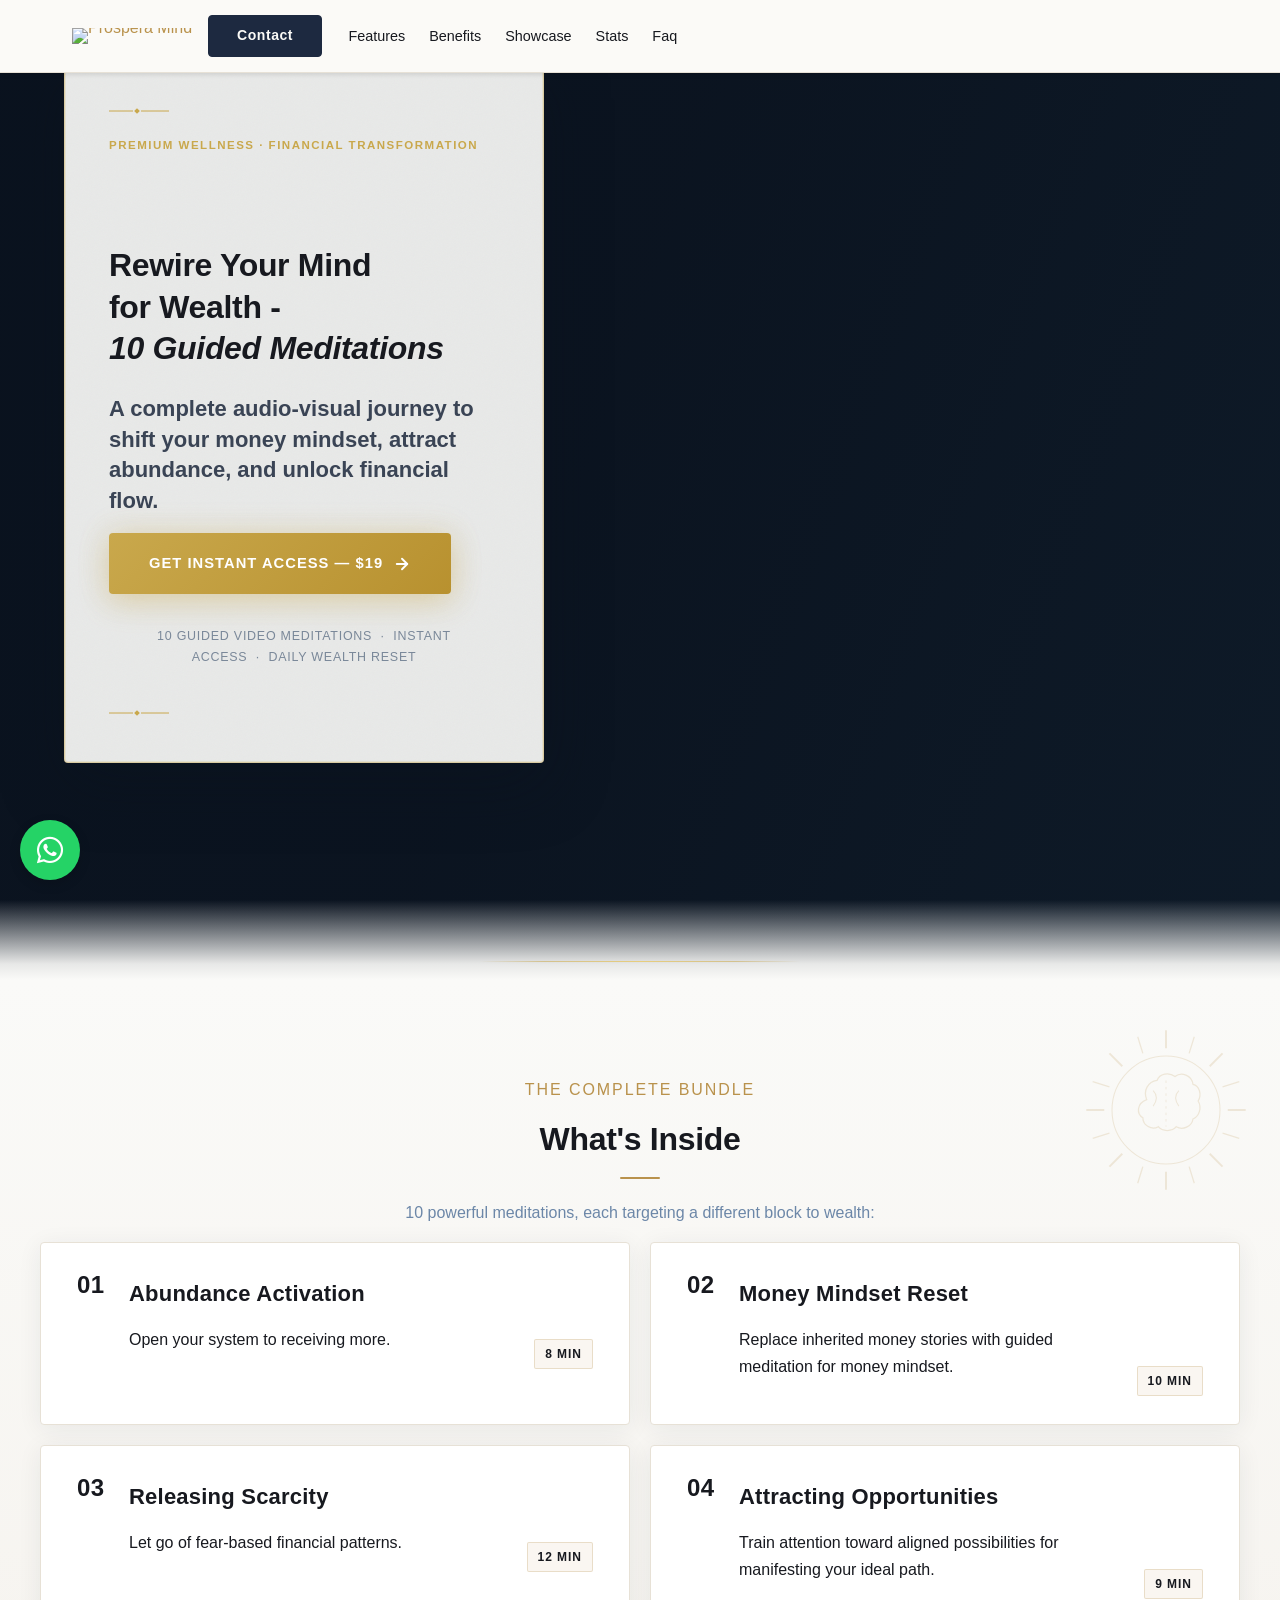
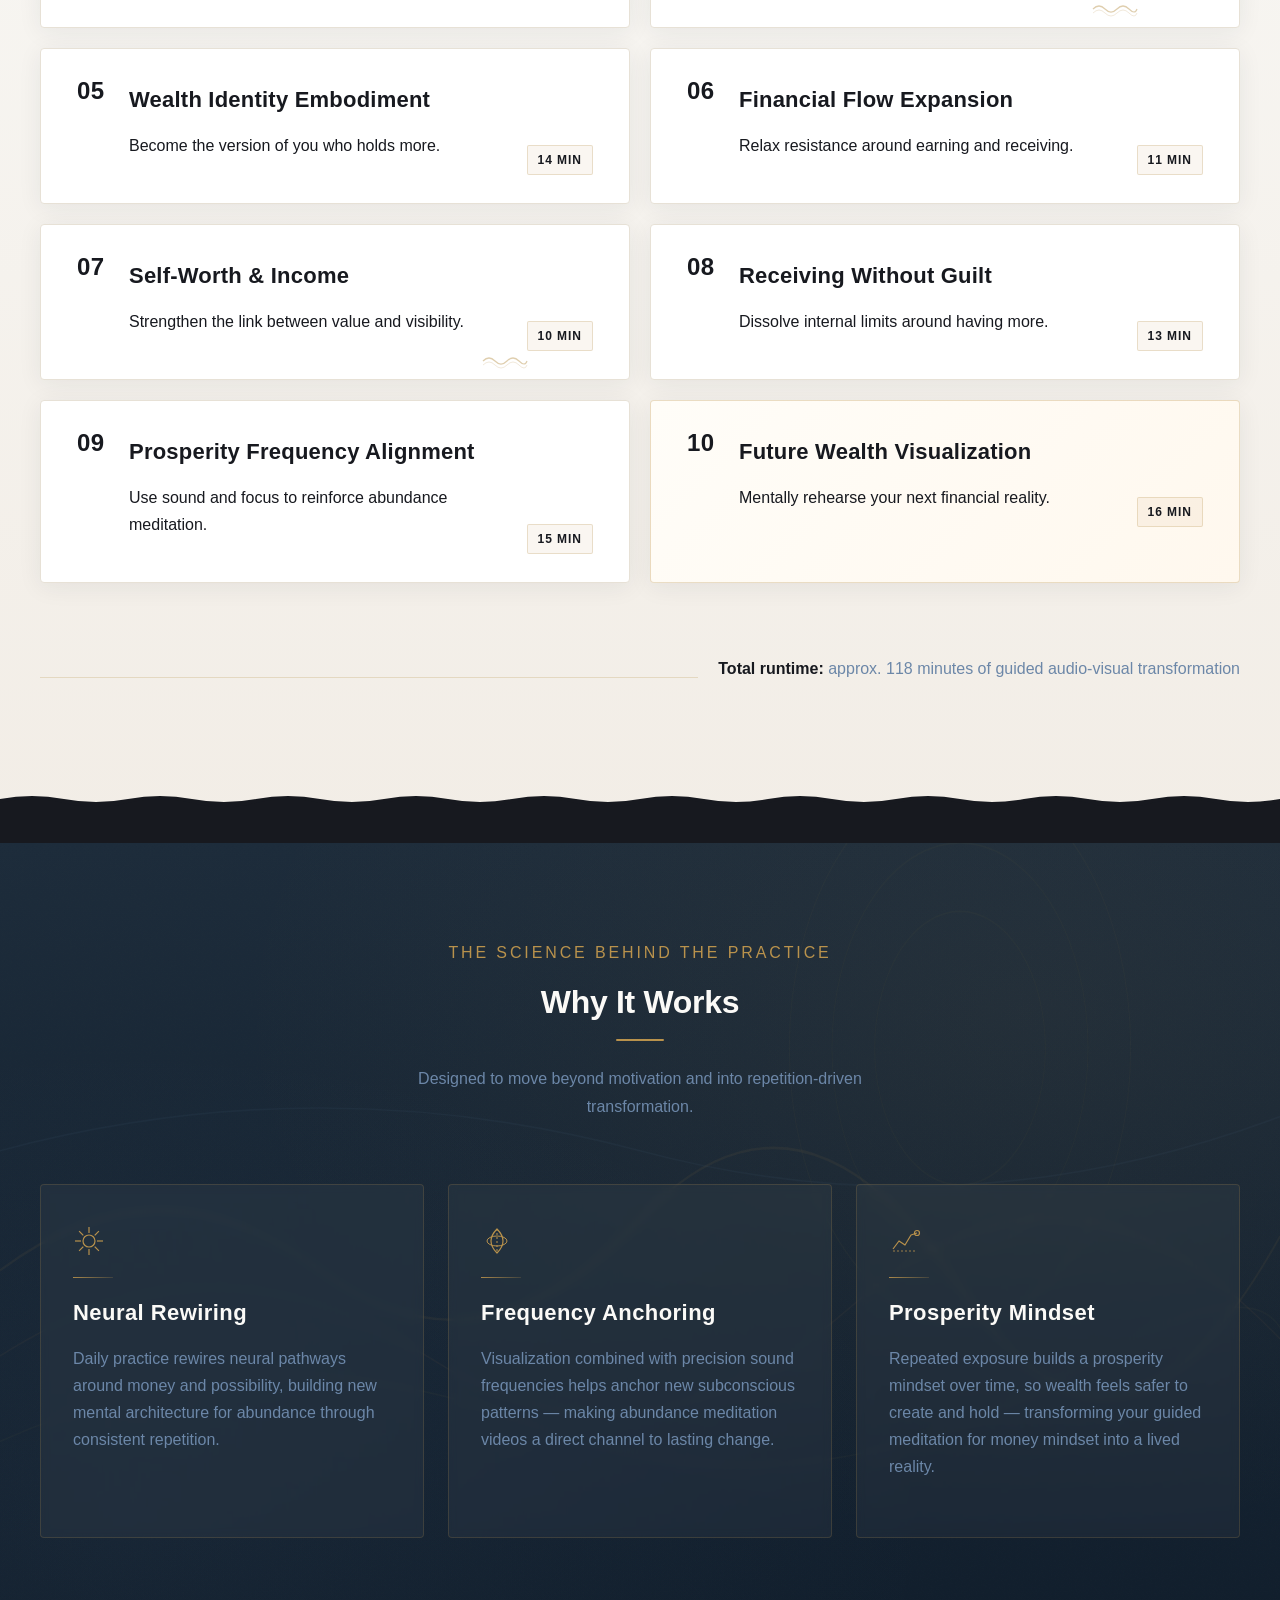
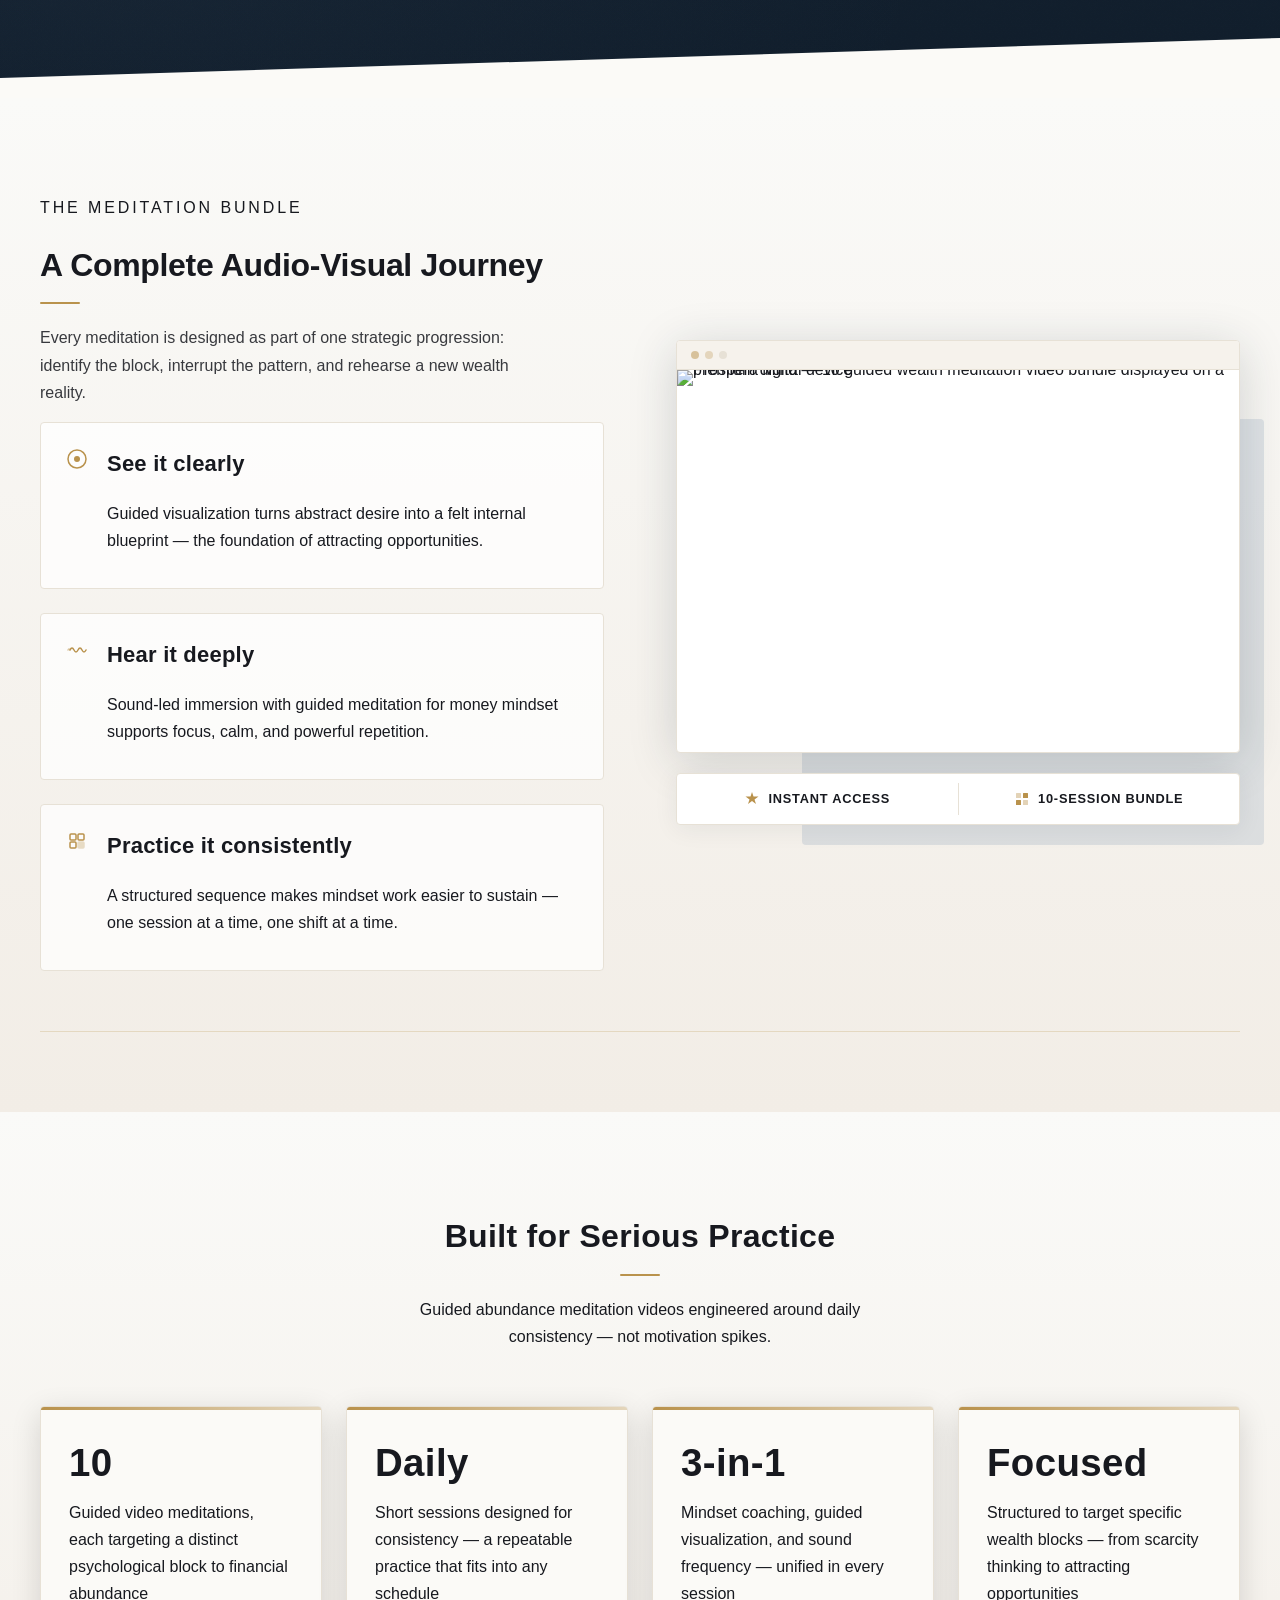
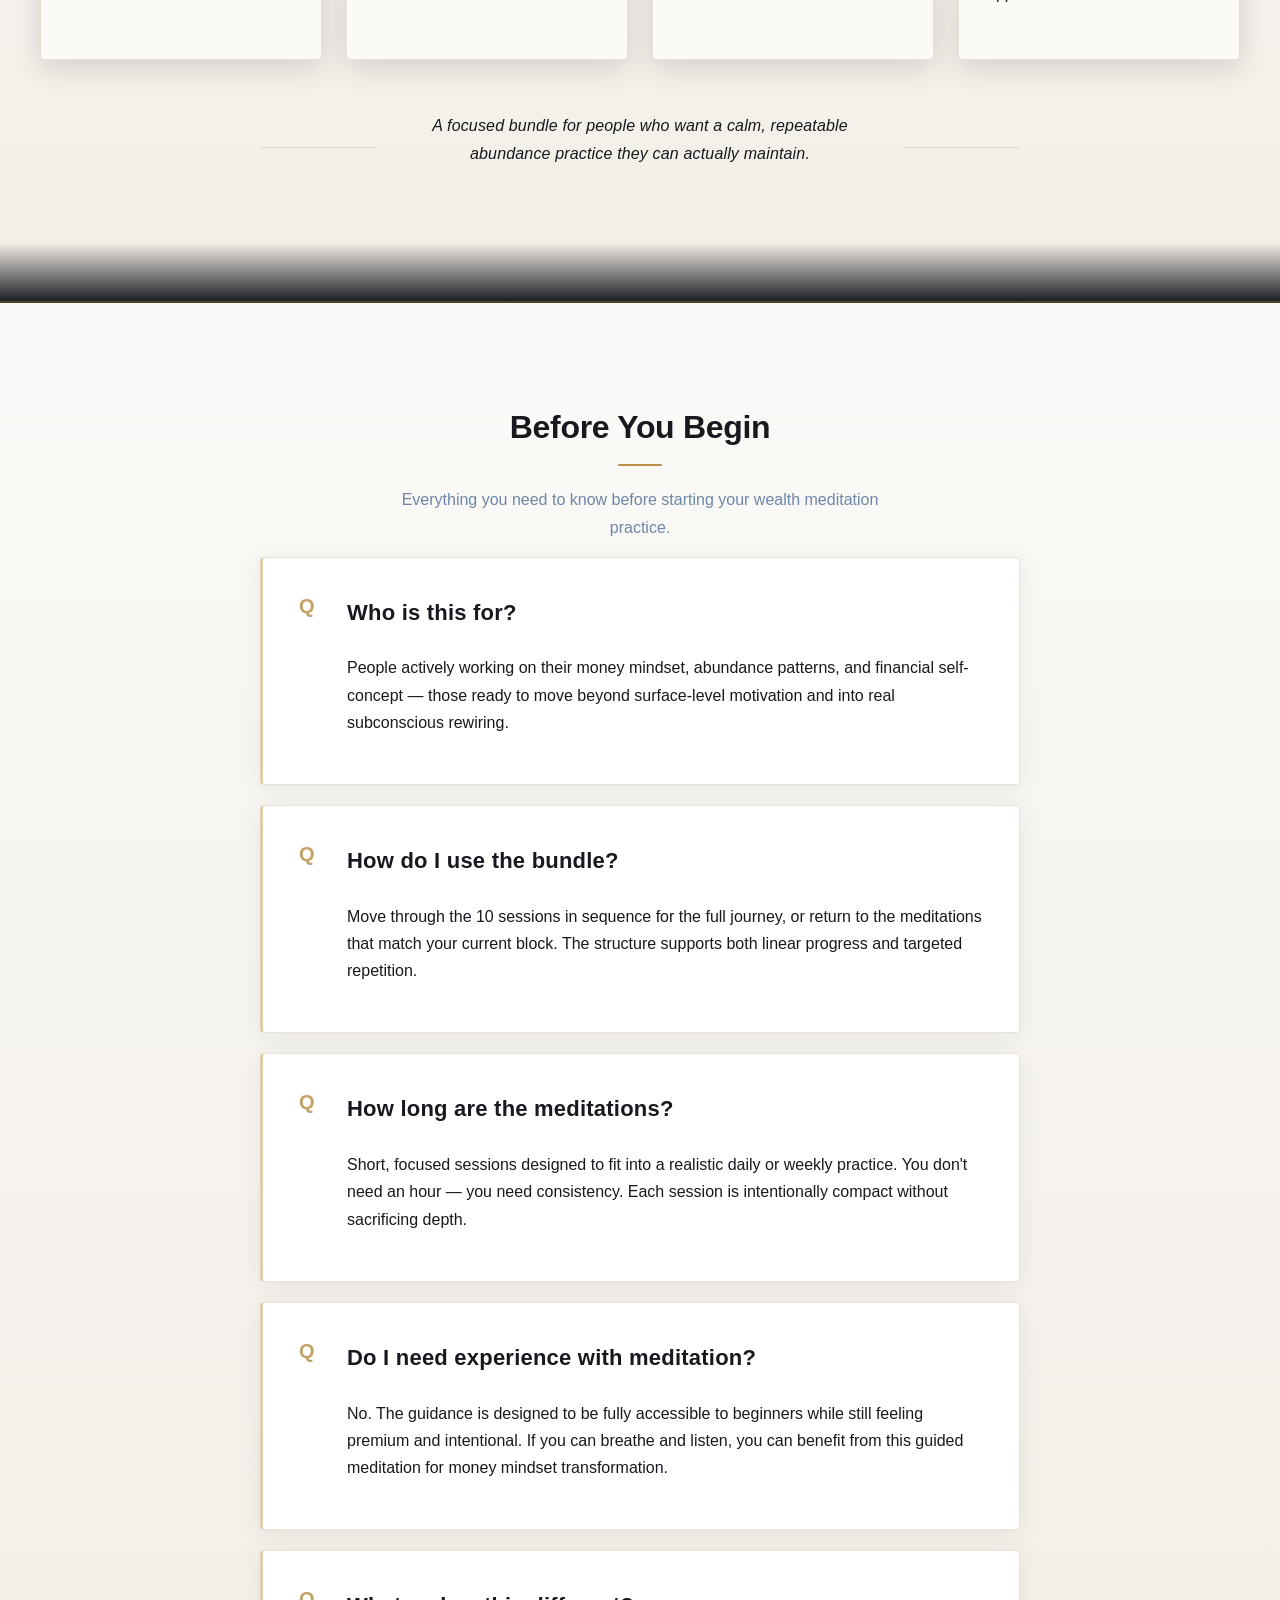
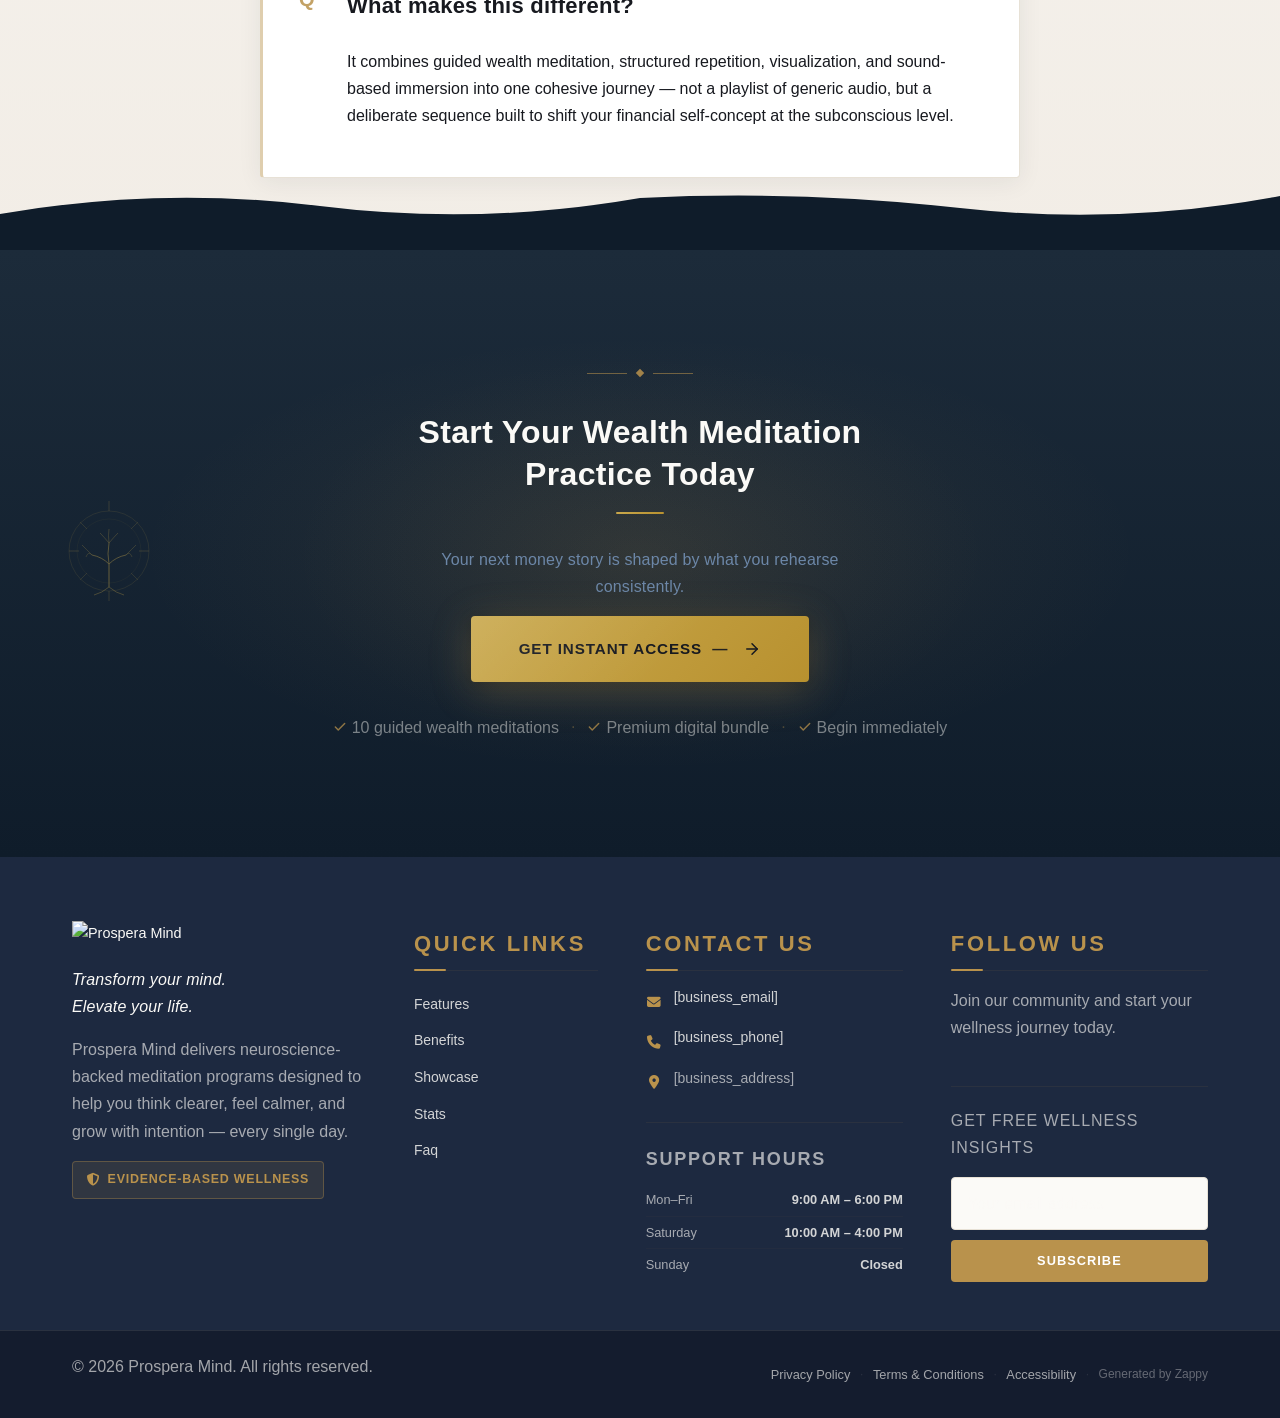
==== public/index.html @ e7957dd9 "Background sync: Progressive GitHub Sync" ====
<!doctype html><html lang="en"><head><meta charset="UTF-8"><meta content="width=device-width,initial-scale=1" name="viewport"><meta content="index, follow" name="robots"><title>manifesting job — Prospera Mind</title><meta content="A premium digital wellness product offering a bundle of 10 guided wealth meditation videos designed to rewire the subconscious mind for financial abundance. The" name="description"><meta content="manifesting job, Attracting Opportunities, guided meditation for money mindset, abundance meditation videos" name="keywords"><link href="/assets/favicon.ico" rel="icon" type="image/x-icon"><link href="/assets/favicon-16x16.png" rel="icon" type="image/png" sizes="16x16"><link href="/assets/favicon-32x32.png" rel="icon" type="image/png" sizes="32x32"><link href="/assets/favicon-48x48.png" rel="icon" type="image/png" sizes="48x48"><link href="/assets/favicon-192x192.png" rel="icon" type="image/png" sizes="192x192"><link href="/assets/favicon-512x512.png" rel="icon" type="image/png" sizes="512x512"><link href="/assets/apple-touch-icon.png" rel="apple-touch-icon"><script>!function(){"use strict";var t="6196d710-2bc2-42ad-b493-50a3dfb09987",e="https://api.zappy5.com/api/analytics/track",a=18e5,n=2592e6,o=!0,i=!0,r=!0;var s=function(){var e="zappy_visitor_"+t,a=null;try{if(a=localStorage.getItem(e)){var o=JSON.parse(a),i=Date.now();if(i-o.created<n)return o.lastSeen=i,localStorage.setItem(e,JSON.stringify(o)),o.id}}catch(t){console.warn("Zappy Analytics: LocalStorage not available")}var r="zv_"+Date.now()+"_"+Math.random().toString(36).substr(2,9);try{localStorage.setItem(e,JSON.stringify({id:r,created:Date.now(),lastSeen:Date.now()}))}catch(t){}return r}(),c=function(){var e="zappy_session_"+t,n=null;try{if(n=sessionStorage.getItem(e)){var o=JSON.parse(n),i=Date.now();if(i-o.timestamp<a)return o.timestamp=i,sessionStorage.setItem(e,JSON.stringify(o)),o.id}}catch(t){console.warn("Zappy Analytics: SessionStorage not available")}var r="zs_"+Date.now()+"_"+Math.random().toString(36).substr(2,9);try{sessionStorage.setItem(e,JSON.stringify({id:r,timestamp:Date.now()}))}catch(t){}return r}();function l(a,n){n=n||{};var o={website_id:t,event_type:a,page_path:window.location.pathname,referrer:document.referrer||"direct",visitor_id:s,session_id:c,metadata:n};if(navigator.sendBeacon){var i=new Blob([JSON.stringify(o)],{type:"application/json"});navigator.sendBeacon(e,i)}else fetch(e,{method:"POST",headers:{"Content-Type":"application/json"},body:JSON.stringify(o),keepalive:!0}).catch(function(t){console.warn("Zappy Analytics: Failed to track event",t)})}o&&l("pageview",{title:document.title,url:window.location.href}),i&&document.addEventListener("click",function(t){var e=t.target;if("BUTTON"===e.tagName||e.closest("button")){var a="BUTTON"===e.tagName?e:e.closest("button");l("click",{element:"button",text:a.textContent.trim().substring(0,100),id:a.id||null,class:a.className||null})}else if("A"===e.tagName||e.closest("a")){var n="A"===e.tagName?e:e.closest("a");l("navigation",{element:"link",text:n.textContent.trim().substring(0,100),href:n.href,external:n.hostname!==window.location.hostname})}},!0),r&&document.addEventListener("submit",function(t){var e=t.target;l("form_submit",{form_id:e.id||null,form_name:e.name||null,form_action:e.action||null,form_method:e.method||"GET"})},!0);var d=Date.now();window.addEventListener("beforeunload",function(){l("page_unload",{time_on_page:Math.floor((Date.now()-d)/1e3),page_path:window.location.pathname})}),window.zappyAnalytics={track:l,getVisitorId:function(){return s},getSessionId:function(){return c}}}()</script><meta content="manifesting job — Prospera Mind" property="og:title"><meta content="A premium digital wellness product offering a bundle of 10 guided wealth meditation videos designed to rewire the subconscious mind for financial abundance. The" property="og:description"><meta content="summary_large_image" name="twitter:card"><meta content="manifesting job — Prospera Mind" name="twitter:title"><meta content="A premium digital wellness product offering a bundle of 10 guided wealth meditation videos designed to rewire the subconscious mind for financial abundance. The" name="twitter:description"><meta content="website" property="og:type"><meta content="en_US" property="og:locale"><link href="https://cdnjs.cloudflare.com/ajax/libs/font-awesome/6.4.0/css/all.min.css" rel="stylesheet"><style>.skip-link{position:absolute;top:0;left:0;transform:translateY(-200%);padding:12px 18px;background:var(--bg-dark,#1a1a1a);color:var(--text-light,#fff);font-weight:600;border-radius:0 0 8px 0;z-index:10000}.skip-link:focus{transform:none;outline:2px solid var(--ring,#fff);outline-offset:2px}:focus-visible{outline:2px solid var(--ring,currentColor);outline-offset:3px}</style><link href="/assets/favicon.ico" rel="icon" type="image/x-icon"><link href="/assets/favicon-16x16.png" rel="icon" type="image/png" sizes="16x16"><link href="/assets/favicon-32x32.png" rel="icon" type="image/png" sizes="32x32"><link href="/assets/favicon-48x48.png" rel="icon" type="image/png" sizes="48x48"><link href="/assets/favicon-192x192.png" rel="icon" type="image/png" sizes="192x192"><link href="/assets/favicon-512x512.png" rel="icon" type="image/png" sizes="512x512"><link href="/assets/apple-touch-icon.png" rel="apple-touch-icon"><link href="https://cdn.jsdelivr.net/npm/vanilla-cookieconsent@3/dist/cookieconsent.css" rel="stylesheet"><script src="https://cdn.jsdelivr.net/npm/vanilla-cookieconsent@3/dist/cookieconsent.umd.js"></script><script src="https://cdn.jsdelivr.net/gh/mickidum/acc_toolbar/acctoolbar/acctoolbar.min.js"></script><link href="/styles.css" rel="stylesheet"><style id="zappy-dropdown-submenu-styles">#navMenu li:has(.sub-menu),.nav-menu li:has(.sub-menu),.navbar li:has(.sub-menu),nav li:has(.sub-menu){position:relative}#navMenu .sub-menu,.nav-menu .sub-menu,.navbar .sub-menu,nav .sub-menu{display:block!important;position:absolute!important;top:100%;left:0;min-width:220px;background:#fff;border-radius:8px;box-shadow:0 8px 25px rgba(0,0,0,.15);padding:8px 0;opacity:0;visibility:hidden;transform:translateY(10px);transition:all .3s ease;z-index:1000;list-style:none;pointer-events:none}#navMenu li:hover>.sub-menu,.nav-menu li:hover>.sub-menu,.navbar li:hover>.sub-menu,nav li:hover>.sub-menu{opacity:1!important;visibility:visible!important;transform:translateY(0)!important;pointer-events:auto!important}.sub-menu li{list-style:none;margin:0;padding:0}.sub-menu a{display:block!important;padding:10px 16px!important;color:var(--text-dark,#333)!important;font-weight:500;text-decoration:none;white-space:nowrap;transition:background-color .2s}.sub-menu .zappy-nav-child>a{padding-left:28px!important;font-size:.9em!important;opacity:.85!important}[dir=rtl] .sub-menu .zappy-nav-child>a,html[lang=ar] .sub-menu .zappy-nav-child>a,html[lang=he] .sub-menu .zappy-nav-child>a{padding-left:10px!important;padding-right:28px!important}.sub-menu .zappy-nav-parent>a{font-weight:600!important}.sub-menu a:hover{background-color:#f5f5f5}[dir=rtl] .nav-menu .sub-menu,[dir=rtl] .navbar .sub-menu,[dir=rtl] nav .sub-menu,html[lang=ar] .nav-menu .sub-menu,html[lang=ar] .navbar .sub-menu,html[lang=ar] nav .sub-menu,html[lang=he] .nav-menu .sub-menu,html[lang=he] .navbar .sub-menu,html[lang=he] nav .sub-menu{left:auto!important;right:0!important}.sub-menu:empty,.sub-menu:not(:has(li)):not(:has(> a)),.sub-menu:not(:has(li:not(.zappy-hidden-menu-item))):not(:has(> a)){display:none!important;opacity:0!important;visibility:hidden!important;pointer-events:none!important}li:has(.menu-group-title):hover>.sub-menu{opacity:1!important;visibility:visible!important;transform:translateY(0)!important;pointer-events:auto!important}#navMenu>li>.menu-group-title,.nav-menu>li>.menu-group-title{display:inline-block;padding:.5rem 1rem;cursor:default;user-select:none}@media (max-width:768px){#navMenu .sub-menu,.nav-menu .sub-menu,.navbar .sub-menu,nav .sub-menu{position:static!important;transform:none!important;box-shadow:none!important;background:0 0!important;max-height:0;overflow:hidden;opacity:0;visibility:hidden;transition:max-height .3s ease,opacity .3s ease;padding:0!important;border-radius:0!important}#navMenu .sub-menu.mobile-expanded,.nav-menu .sub-menu.mobile-expanded,.navbar .sub-menu.mobile-expanded{max-height:none!important;overflow-y:visible!important;opacity:1!important;visibility:visible!important;padding:8px 0 8px 16px!important}[dir=rtl] .sub-menu.mobile-expanded,html[lang=he] .sub-menu.mobile-expanded{padding:8px 16px 8px 0!important}#navMenu li:hover>.sub-menu,.nav-menu li:hover>.sub-menu,.navbar li:hover>.sub-menu,nav li:hover>.sub-menu{opacity:0;visibility:hidden;pointer-events:none}#navMenu li>.sub-menu.mobile-expanded,.nav-menu li>.sub-menu.mobile-expanded,.navbar li>.sub-menu.mobile-expanded,nav li>.sub-menu.mobile-expanded{opacity:1!important;visibility:visible!important;pointer-events:auto!important}#navMenu li:has(.sub-menu),.nav-menu li:has(.sub-menu),.navbar li:has(.sub-menu),nav li:has(.sub-menu){display:flex!important;flex-wrap:wrap!important;align-items:center!important;position:relative!important;min-height:44px!important}#navMenu li:has(.sub-menu)>a,.nav-menu li:has(.sub-menu)>a,.navbar li:has(.sub-menu)>a,nav li:has(.sub-menu)>a{flex:1!important;min-width:0!important}#navMenu li:has(.sub-menu)>.menu-group-title,.nav-menu li:has(.sub-menu)>.menu-group-title,.navbar li:has(.sub-menu)>.menu-group-title,nav li:has(.sub-menu)>.menu-group-title{flex:1!important;min-width:0!important;padding:0!important;line-height:inherit!important}#navMenu li:has(.sub-menu)>.sub-menu,.nav-menu li:has(.sub-menu)>.sub-menu,.navbar li:has(.sub-menu)>.sub-menu,nav li:has(.sub-menu)>.sub-menu{flex-basis:100%!important;width:100%!important}#navMenu li:has(.sub-menu)>a [class*=arrow],#navMenu li:has(.sub-menu)>a [class*=chevron],.nav-menu li:has(.sub-menu)>a .fa-angle-down,.nav-menu li:has(.sub-menu)>a .fa-chevron-down,.nav-menu li:has(.sub-menu)>a [class*=arrow],.nav-menu li:has(.sub-menu)>a [class*=chevron],nav li:has(.sub-menu)>a [class*=arrow],nav li:has(.sub-menu)>a [class*=chevron]{display:none!important;visibility:hidden!important}.mobile-submenu-toggle{display:flex!important;align-items:center!important;justify-content:center!important;width:44px!important;height:auto!important;background:0 0!important;border:none!important;cursor:pointer!important;color:var(--text-dark)!important;position:static!important;flex-shrink:0!important;align-self:stretch!important;z-index:2!important;padding:0!important;margin:0!important}.mobile-submenu-toggle::after{content:''!important;width:0!important;height:0!important;border-left:6px solid transparent!important;border-right:6px solid transparent!important;border-top:7px solid currentColor!important;transition:transform .3s ease!important}.mobile-submenu-toggle.expanded::after{transform:rotate(180deg)!important}.sub-menu a{padding:10px 0!important;display:block!important;color:var(--text-dark)!important;white-space:normal!important}.sub-menu .zappy-nav-child>a{padding-left:28px!important;font-size:.9em!important;opacity:.85!important}[dir=rtl] .sub-menu .zappy-nav-child>a,html[lang=ar] .sub-menu .zappy-nav-child>a,html[lang=he] .sub-menu .zappy-nav-child>a{padding-left:0!important;padding-right:28px!important}.sub-menu .zappy-nav-parent>a{font-weight:600!important}#navMenu.active,.nav-menu.active{max-width:100vw!important;overflow-x:hidden!important;box-sizing:border-box!important}.navbar .sub-menu li a,.zappy-products-dropdown .sub-menu a,nav.navbar .sub-menu li a{color:var(--text-dark)!important}}@media (min-width:769px){.mobile-submenu-toggle{display:none!important}}</style><style id="zappy-widget-visibility">html[dir=rtl] .whatsapp-float{right:20px!important;left:auto!important}html:not([dir]) .whatsapp-float,html[dir=ltr] .whatsapp-float{left:20px!important;right:auto!important}html[dir=rtl] #mic-access-tool-general-button,html[dir=rtl] #mic-init-access-tool #mic-access-tool-general-button,html[dir=rtl] #mic-init-access-tool .mic-access-tool-general-button,html[dir=rtl] ._access-icon,html[dir=rtl] .mic-access-tool-general-button{left:20px!important;right:auto!important}html:not([dir]) #mic-access-tool-general-button,html:not([dir]) #mic-init-access-tool #mic-access-tool-general-button,html:not([dir]) #mic-init-access-tool .mic-access-tool-general-button,html:not([dir]) ._access-icon,html:not([dir]) .mic-access-tool-general-button,html[dir=ltr] #mic-access-tool-general-button,html[dir=ltr] #mic-init-access-tool #mic-access-tool-general-button,html[dir=ltr] #mic-init-access-tool .mic-access-tool-general-button,html[dir=ltr] ._access-icon,html[dir=ltr] .mic-access-tool-general-button{right:20px!important;left:auto!important}@media (max-width:768px){.whatsapp-float{display:flex!important}}@media (min-width:769px){.whatsapp-float{display:flex!important}}@media (max-width:768px){#mic-access-tool-general-button,#mic-init-access-tool #mic-access-tool-general-button,#mic-init-access-tool .mic-access-tool-general-button,._access-icon,.mic-access-tool-general-button{display:flex!important;visibility:visible!important;opacity:1!important;pointer-events:auto!important}#mic-access-tool-box.opened-mic-access-tool,#mic-init-access-tool #mic-access-tool-box.opened-mic-access-tool,.mic-access-tool-box.opened-mic-access-tool{visibility:visible!important;opacity:1!important;pointer-events:auto!important}}@media (min-width:769px){#mic-access-tool-general-button,#mic-init-access-tool #mic-access-tool-general-button,#mic-init-access-tool .mic-access-tool-general-button,._access-icon,.mic-access-tool-general-button{display:flex!important;visibility:visible!important;opacity:1!important;pointer-events:auto!important}#mic-access-tool-box.opened-mic-access-tool,#mic-init-access-tool #mic-access-tool-box.opened-mic-access-tool,.mic-access-tool-box.opened-mic-access-tool{visibility:visible!important;opacity:1!important;pointer-events:auto!important}}</style></head><body><a href="#main" class="skip-link">Skip to main content</a><nav class="navbar"><button aria-label="Menu" class="mobile-toggle" id="mobileToggle"><svg viewBox="0 0 24 24" fill="none" height="24" width="24" class="hamburger-icon"><path d="M3 12h18M3 6h18M3 18h18" stroke="currentColor" stroke-width="2" stroke-linecap="round"></path></svg> <svg viewBox="0 0 24 24" fill="none" height="24" width="24" class="close-icon" style="display:none"><path d="M18 6L6 18M6 6l12 12" stroke="currentColor" stroke-width="2" stroke-linecap="round"></path></svg></button> <button aria-label="Call" class="phone-header-btn" data-phone="[business_phone]"><svg viewBox="0 0 24 24" fill="currentColor" height="20" width="20"><path d="M22 16.92v3a2 2 0 0 1-2.18 2 19.79 19.79 0 0 1-8.63-3.07 19.5 19.5 0 0 1-6-6 19.79 19.79 0 0 1-3.07-8.67A2 2 0 0 1 4.11 2h3a2 2 0 0 1 2 1.72 12.84 12.84 0 0 0 .7 2.81 2 2 0 0 1-.45 2.11L8.09 9.91a16 16 0 0 0 6 6l1.27-1.27a2 2 0 0 1 2.11-.45 12.84 12.84 0 0 0 2.81.7A2 2 0 0 1 22 16.92z"></path></svg></button><div class="nav-container"><div class="nav-brand"><a href="/" class="logo-link"><img alt="Prospera Mind" src="/assets/site-home-image-1.webp" class="logo"></a></div><ul class="nav-menu" id="navMenu"><li><a href="#features">Features</a></li><li><a href="#benefits">Benefits</a></li><li><a href="#showcase">Showcase</a></li><li><a href="#stats">Stats</a></li><li><a href="#faq">Faq</a></li></ul><div class="nav-cta-container"><a href="#cta" class="nav-cta-btn">Contact</a></div></div></nav><script>window.addEventListener("load",function(){const e=document.querySelector(".navbar, nav, header");if(!e)return void console.log("[Navbar] Navbar element not found");let t=document.getElementById("mobileToggle")||document.querySelector(".mobile-toggle")||document.querySelector(".hamburger")||document.querySelector(".hamburger-menu")||document.querySelector(".menu-toggle")||document.querySelector(".burger-menu")||document.querySelector('[aria-label="Menu"]')||document.querySelector('[aria-label="תפריט"]');const n=document.querySelector(".phone-header-btn"),o=window.getComputedStyle(e);let r=o.backgroundColor;if(console.log("[Navbar] Initial navbar background:",r),"transparent"===r||"rgba(0, 0, 0, 0)"===r||r.startsWith("rgba")&&r.includes(", 0)")){const e=o.backgroundImage;if(e&&"none"!==e)console.log("[Navbar] Navbar has background image/gradient, using dark text"),r="rgb(240, 240, 240)";else{const e=window.getComputedStyle(document.body).backgroundColor;console.log("[Navbar] Navbar transparent, using body background:",e),r=e}}const a=r.match(/\d+/g);if(a&&a.length>=3){const e=(.299*parseInt(a[0])+.587*parseInt(a[1])+.114*parseInt(a[2]))/255;console.log("[Navbar] Mobile button colors preserved from Claude CSS (luminance:",e.toFixed(2)+")");const o=document.createElement("style");o.id="zappy-mobile-nav-fix";document.documentElement.lang;document.documentElement.dir,o.textContent='\n        /* Hide mobile buttons on desktop, show only on mobile */\n        @media (min-width: 769px) {\n          .mobile-toggle,\n          .phone-header-btn {\n            display: none !important;\n          }\n        }\n        \n        /* Show and position mobile buttons correctly on mobile */\n        @media (max-width: 768px) {\n          .navbar,\n          nav.navbar {\n            min-height: 70px !important;\n          }\n\n          .mobile-toggle,\n          .phone-header-btn {\n            position: absolute !important;\n            top: 0 !important;\n            bottom: 0 !important;\n            margin-top: auto !important;\n            margin-bottom: auto !important;\n            transform: none !important;\n            z-index: 1001 !important;\n            display: flex !important;\n            align-items: center !important;\n            justify-content: center !important;\n            width: 36px !important;\n            height: 36px !important;\n            border-radius: 50% !important;\n            border: none !important;\n            cursor: pointer !important;\n            padding: 6px !important;\n            background: none !important;\n            color: var(--nav-text, var(--text-dark)) !important;\n            touch-action: manipulation !important;\n            -webkit-tap-highlight-color: transparent !important;\n          }\n\n          html[data-zappy-site-type="ecommerce"] .phone-header-btn,\n          body[data-zappy-site-type="ecommerce"] .phone-header-btn,\n          html[data-zappy-site-type="ecommerce"] header .phone-header-btn,\n          html[data-zappy-site-type="ecommerce"] nav .phone-header-btn {\n            display: none !important;\n            visibility: hidden !important;\n            width: 0 !important;\n            height: 0 !important;\n            min-width: 0 !important;\n            overflow: hidden !important;\n          }\n          \n          /* LTR positioning (default): hamburger LEFT, phone RIGHT */\n          html:not([dir="rtl"]):not([lang="he"]):not([lang="ar"]) .mobile-toggle,\n          html[dir="ltr"] .mobile-toggle {\n            left: 12px !important;\n            right: auto !important;\n          }\n          html:not([dir="rtl"]):not([lang="he"]):not([lang="ar"]) .phone-header-btn,\n          html[dir="ltr"] .phone-header-btn {\n            right: 12px !important;\n            left: auto !important;\n          }\n          \n          /* RTL positioning: hamburger RIGHT, phone LEFT */\n          html[dir="rtl"] .mobile-toggle,\n          html[lang="he"] .mobile-toggle,\n          html[lang="ar"] .mobile-toggle {\n            right: 12px !important;\n            left: auto !important;\n          }\n          html[dir="rtl"] .phone-header-btn,\n          html[lang="he"] .phone-header-btn,\n          html[lang="ar"] .phone-header-btn {\n            left: 12px !important;\n            right: auto !important;\n          }\n          \n          /* CRITICAL: Ensure nav-container has min-height on mobile */\n          /* All children are positioned absolutely/fixed on mobile, so height:auto collapses to 0 */\n          .nav-container {\n            min-height: 70px !important;\n            position: relative !important;\n          }\n          \n          /* Ensure SVG icons are properly sized and inherit color */\n          .mobile-toggle svg,\n          .phone-header-btn svg {\n            width: 24px !important;\n            height: 24px !important;\n            /* Don\'t force display - let JavaScript control hamburger/close toggle */\n          }\n          \n          /* Reset nav-cta-container on mobile - remove desktop box-shadow/padding */\n          /* that creates a visible ghost box when CTA button is hidden */\n          .nav-cta-container {\n            box-shadow: none !important;\n            padding: 0 !important;\n          }\n          \n          /* Hide nav-cta-container entirely on mobile when there\'s no lang-switcher */\n          /* (only the CTA button is inside, and it\'s hidden on mobile) */\n          .nav-cta-container:not(:has(.lang-switcher)) {\n            display: none !important;\n          }\n          \n          /* CRITICAL: Prevent hero image fade gradient from bleeding over headline text */\n          /* The .image-fade-gradient has bottom: -30px (extends below parent) */\n          /* On mobile stacked layout, this overlaps the h1 text below the image */\n          .hero-image-column {\n            overflow: hidden !important;\n          }\n          .image-fade-gradient {\n            bottom: 0 !important;\n          }\n          \n          /* Hide desktop language switcher on mobile - hamburger menu handles it */\n          /* High specificity to override stored CSS */\n          .lang-switcher,\n          .nav-cta-container .lang-switcher,\n          .nav-container .lang-switcher,\n          .navbar .lang-switcher,\n          .navbar .nav-cta-container .lang-switcher {\n            display: none !important;\n          }\n        }\n      ';const r=document.getElementById("zappy-mobile-nav-fix");r&&r.remove(),document.head.appendChild(o),console.log("[Navbar] Critical CSS injected for mobile nav positioning");const i=window.innerWidth<=768;if(t){const e=t.querySelector(".hamburger-icon"),n=t.querySelector(".close-icon");e&&(e.style.setProperty("width","24px","important"),e.style.setProperty("height","24px","important"),e.style.setProperty("display","block","important")),n&&(n.style.setProperty("width","24px","important"),n.style.setProperty("height","24px","important"),n.style.setProperty("display","none","important")),i?(t.style.setProperty("position","absolute","important"),t.style.setProperty("top","0","important"),t.style.setProperty("bottom","0","important"),t.style.setProperty("margin-top","auto","important"),t.style.setProperty("margin-bottom","auto","important"),t.style.setProperty("transform","none","important"),t.style.setProperty("z-index","1001","important"),t.style.removeProperty("left"),t.style.removeProperty("right"),console.log("[Navbar] Mobile toggle positioning applied (mobile viewport)")):(t.style.removeProperty("position"),t.style.removeProperty("top"),t.style.removeProperty("transform"),t.style.removeProperty("z-index"),t.style.removeProperty("left"),t.style.removeProperty("right"),console.log("[Navbar] Desktop viewport - cleared mobile toggle inline positioning"))}if(n){const e=n.querySelector("svg");e&&(e.style.width="24px",e.style.height="24px",e.setAttribute("width","24"),e.setAttribute("height","24")),i?(n.style.setProperty("position","absolute","important"),n.style.setProperty("top","0","important"),n.style.setProperty("bottom","0","important"),n.style.setProperty("margin-top","auto","important"),n.style.setProperty("margin-bottom","auto","important"),n.style.setProperty("transform","none","important"),n.style.setProperty("z-index","1001","important"),n.style.removeProperty("left"),n.style.removeProperty("right"),console.log("[Navbar] Phone button positioning applied (mobile viewport)")):(n.style.removeProperty("position"),n.style.removeProperty("top"),n.style.removeProperty("transform"),n.style.removeProperty("z-index"),n.style.removeProperty("left"),n.style.removeProperty("right"),console.log("[Navbar] Desktop viewport - cleared phone button inline positioning"))}}else console.log("[Navbar] Could not parse background color:",r);t=document.getElementById("mobileToggle")||document.querySelector(".mobile-toggle")||document.querySelector(".hamburger")||document.querySelector(".hamburger-menu")||document.querySelector(".menu-toggle")||document.querySelector(".burger-menu")||document.querySelector('[aria-label="Menu"]')||document.querySelector('[aria-label="תפריט"]');const i=document.getElementById("navMenu")||document.querySelector(".nav-menu")||document.querySelector(".nav-links")||document.querySelector("nav ul:not(.submenu)");if(!t||!i)return void console.log("[Navbar] Mobile toggle or menu not found:",{toggle:!!t,menu:!!i});i.id||(i.id="navMenu"),console.log("[Navbar] Initializing mobile menu...");const l=t.cloneNode(!0);t.parentNode.replaceChild(l,t);var s=0;function p(e){var t=Date.now();t-s<300||(s=t,function(e){e.preventDefault(),e.stopPropagation();const t=l.querySelector(".hamburger-icon"),n=l.querySelector(".close-icon");i.classList.contains("active")?(i.classList.remove("active"),t&&t.style.setProperty("display","block","important"),n&&n.style.setProperty("display","none","important"),document.body.style.overflow="",console.log("[Navbar] Menu closed")):(i.classList.add("active"),t&&t.style.setProperty("display","none","important"),n&&n.style.setProperty("display","block","important"),document.body.style.overflow="hidden",console.log("[Navbar] Menu opened"))}(e))}l.addEventListener("click",p),l.addEventListener("touchend",p),i.querySelectorAll("a").forEach(function(e){e.addEventListener("click",function(){if("#"===this.getAttribute("href"))return;const e=l.querySelector(".hamburger-icon"),t=l.querySelector(".close-icon");i.classList.remove("active"),e&&e.style.setProperty("display","block","important"),t&&t.style.setProperty("display","none","important"),document.body.style.overflow="",console.log("[Navbar] Menu closed (link clicked)")})});var m=i.querySelectorAll(".dropdown-toggle");m.forEach(function(e){e.addEventListener("click",function(e){e.preventDefault(),e.stopPropagation();var t=this.closest(".nav-dropdown");t&&(t.parentNode.querySelectorAll(".nav-dropdown.open").forEach(function(e){e!==t&&e.classList.remove("open")}),t.classList.toggle("open"),console.log("[Navbar] Dropdown toggled:",t.classList.contains("open")?"open":"closed"))})}),document.addEventListener("click",function(e){e.target.closest(".nav-dropdown")||document.querySelectorAll(".nav-dropdown.open").forEach(function(e){e.classList.remove("open")})}),console.log("[Navbar] Dropdown handlers initialized for "+m.length+" dropdowns"),n&&n.addEventListener("click",function(){const e=document.querySelectorAll('a[href^="tel:"]'),t=e.length>0?e[0].getAttribute("href").replace("tel:",""):"[business_phone]";window.location.href="tel:"+t,console.log("[Navbar] Phone button clicked")}),console.log("[Navbar] Mobile menu initialized successfully")})</script><main id="main"><section class="home-hero-section" data-band-index="0" data-layout-spec="Home-hero" id="hero" data-hero-type="fullscreen-scrim"><div class="home-hero-bg"><div data-element-id="img-1779021820663-qwprhrzsh" data-element-type="image" data-zappy-wrapper-margins-applied="true" data-zappy-zoom-clip="true" data-zappy-zoom-wrapper="true" data-zappy-zoom-wrapper-align="center" data-zappy-zoom-wrapper-width-mode="full" style="position:absolute !important;top:0px !important;left:0px !important;width:100% !important;height:100% !important;max-width:none !important;margin-left:0px !important;margin-right:0px !important;display:block !important;z-index:1 !important;overflow:hidden !important"><img alt="Cinematic luxury meditation environment with deep navy and gold ambient lighting" src="/assets/site-home-hero-image-1-1779022518604-dr6qcs.webp?v=1779022520742" data-context="Cinematic luxury wellness meditation environment: a deep navy-black room with soft warm amber and gold ambient lighting, premium meditation cushion or chair in foreground, abstract golden light particles or bokeh floating in air, moody atmospheric depth, no people, evokes financial abundance and inner transformation, editorial photography style, ultra premium feel" data-placeholder="home-hero-image-1" height="700" width="1200" data-element-id="img-1779021820663-qwprhrzsh" data-element-type="image" data-hero-background="true" data-hero-bg="true" data-zappy-object-position="50% 50%" data-zappy-zoom="1" fetchpriority="high" style="object-position:50% 50% !important;object-fit:cover !important;width:100% !important;height:100% !important;margin:0px !important;position:absolute !important;left:0% !important;top:0% !important;max-width:none !important;max-height:none !important;display:block !important"></div></div><div class="home-hero-scrim" aria-hidden="true"></div><div class="home-hero-container"><article class="home-hero-card"><grammarly-extension class="dnXmp" data-grammarly-shadow-root="true" style="position:absolute;top:-1px;left:-1px;pointer-events:none;--rem:16"></grammarly-extension><grammarly-extension class="dnXmp" data-grammarly-shadow-root="true" style="position:absolute;top:-1px;left:-1px;pointer-events:none;--rem:16"></grammarly-extension><grammarly-extension class="dnXmp" data-grammarly-shadow-root="true" style="position:absolute;top:-1px;left:-1px;pointer-events:none;--rem:16"></grammarly-extension><grammarly-extension class="dnXmp" data-grammarly-shadow-root="true" style="position:absolute;top:-1px;left:-1px;pointer-events:none;--rem:16"></grammarly-extension><div class="home-hero-rule-top" aria-hidden="true"><svg viewBox="0 0 60 10" fill="none" height="10" width="60" aria-hidden="true" xmlns="http://www.w3.org/2000/svg" data-no-icon-edit="true"><line x1="0" x2="24" y1="5" y2="5" stroke="#C9A84C" stroke-width="1"></line><rect height="4" width="4" x="26" y="3" fill="#C9A84C" transform="rotate(45 28 5)"></rect><line x1="32" x2="60" y1="5" y2="5" stroke="#C9A84C" stroke-width="1"></line></svg></div><p><span class="home-hero-label">Premium Wellness · Financial Transformation</span></p><h1 class="home-hero-h1"></h1><h2></h2><h2>Rewire Your Mind<br>for Wealth -<br><em>10 Guided Meditations</em></h2><h3 class="home-hero-subtitle">A complete audio-visual journey to shift your money mindset, attract abundance, and unlock financial flow.</h3><p><a href="#get-access" class="btn-primary home-hero-cta" data-element-id="btn-1779021820652-n5pilj5du" data-element-type="button" data-native-element="true" style="outline:none">Get Instant Access — $19<svg viewBox="0 0 24 24" fill="none" height="18" width="18" aria-hidden="true" data-element-type="icon" data-icon-type="svg" stroke="currentColor" stroke-linecap="round" stroke-linejoin="round" stroke-width="2.5"><line x1="5" x2="19" y1="12" y2="12"></line><polyline points="12 5 19 12 12 19"></polyline></svg></a></p><p class="home-hero-microcopy">10 guided video meditations&nbsp;&nbsp;·&nbsp;&nbsp;Instant access&nbsp;&nbsp;·&nbsp;&nbsp;Daily wealth reset</p><div class="home-hero-rule-bottom" aria-hidden="true"><svg viewBox="0 0 60 10" fill="none" height="10" width="60" aria-hidden="true" xmlns="http://www.w3.org/2000/svg" data-no-icon-edit="true"><line x1="0" x2="24" y1="5" y2="5" stroke="#C9A84C" stroke-width="1"></line><rect height="4" width="4" x="26" y="3" fill="#C9A84C" transform="rotate(45 28 5)"></rect><line x1="32" x2="60" y1="5" y2="5" stroke="#C9A84C" stroke-width="1"></line></svg></div><grammarly-extension-vbars class="dnXmp" data-grammarly-shadow-root="true" style="display:contents;--rem:16"></grammarly-extension-vbars><grammarly-extension-vbars class="dnXmp" data-grammarly-shadow-root="true" style="display:contents;--rem:16"></grammarly-extension-vbars></article></div><div class="home-hero-divider-wrapper" aria-hidden="true"><div class="home-hero-divider-fade"></div><div class="home-hero-divider-gold-rule"></div></div></section><section class="home-features-section" data-band-index="1" data-layout-spec="Home-features" id="features"><svg viewBox="0 0 140 140" fill="none" aria-hidden="true" xmlns="http://www.w3.org/2000/svg" data-no-icon-edit="true" class="home-features-section__brain-medallion"><g opacity="0.18"><line x1="70" x2="70" y1="8" y2="22" stroke="#B9924C" stroke-width="1.5"></line><line x1="70" x2="70" y1="118" y2="132" stroke="#B9924C" stroke-width="1.5"></line><line x1="8" x2="22" y1="70" y2="70" stroke="#B9924C" stroke-width="1.5"></line><line x1="118" x2="132" y1="70" y2="70" stroke="#B9924C" stroke-width="1.5"></line><line x1="26" x2="36" y1="26" y2="36" stroke="#B9924C" stroke-width="1.5"></line><line x1="104" x2="114" y1="104" y2="114" stroke="#B9924C" stroke-width="1.5"></line><line x1="114" x2="104" y1="26" y2="36" stroke="#B9924C" stroke-width="1.5"></line><line x1="36" x2="26" y1="104" y2="114" stroke="#B9924C" stroke-width="1.5"></line><line x1="48" x2="52" y1="13" y2="26" stroke="#B9924C" stroke-width="1"></line><line x1="92" x2="88" y1="13" y2="26" stroke="#B9924C" stroke-width="1"></line><line x1="48" x2="52" y1="127" y2="114" stroke="#B9924C" stroke-width="1"></line><line x1="92" x2="88" y1="127" y2="114" stroke="#B9924C" stroke-width="1"></line><line x1="13" x2="26" y1="48" y2="52" stroke="#B9924C" stroke-width="1"></line><line x1="13" x2="26" y1="92" y2="88" stroke="#B9924C" stroke-width="1"></line><line x1="127" x2="114" y1="48" y2="52" stroke="#B9924C" stroke-width="1"></line><line x1="127" x2="114" y1="92" y2="88" stroke="#B9924C" stroke-width="1"></line><circle cx="70" cy="70" r="42" stroke="#B9924C" stroke-width="0.8" fill="none"></circle><path d="M55,62 C52,55 56,48 63,47 C65,42 72,40 77,44 C82,40 90,43 91,50 C96,51 98,58 95,63 C98,68 96,75 91,77 C90,83 83,86 78,83 C75,87 67,87 64,83 C59,86 52,82 52,76 C47,73 47,65 55,62 Z" fill="none" stroke="#B9924C" stroke-width="1"></path><path d="M70,47 L70,83" stroke="#B9924C" stroke-width="0.6" stroke-dasharray="2,3"></path><path d="M60,55 Q65,60 60,67" fill="none" stroke="#B9924C" stroke-width="0.8"></path><path d="M80,55 Q75,60 80,67" fill="none" stroke="#B9924C" stroke-width="0.8"></path></g></svg><div class="home-features-section__container"><header class="home-features-section__intro"><p class="home-features-section__eyebrow">The Complete Bundle</p><h2 class="home-features-section__heading">What's Inside</h2><div class="home-features-section__gold-rule" aria-hidden="true"></div><p class="home-features-section__subheading">10 powerful meditations, each targeting a different block to wealth:</p></header><div class="home-features-section__grid"><article class="home-features-section__card"><div class="home-features-section__card-inner"><div class="home-features-section__card-meta"><span class="home-features-section__chapter-num">01</span><div class="home-features-section__card-body"><h3 class="home-features-section__card-title">Abundance Activation</h3><p class="home-features-section__card-desc">Open your system to receiving more.</p></div></div><span class="home-features-section__duration">8 min</span></div></article><article class="home-features-section__card"><div class="home-features-section__card-inner"><div class="home-features-section__card-meta"><span class="home-features-section__chapter-num">02</span><div class="home-features-section__card-body"><h3 class="home-features-section__card-title">Money Mindset Reset</h3><p class="home-features-section__card-desc">Replace inherited money stories with guided meditation for money mindset.</p></div></div><span class="home-features-section__duration">10 min</span></div></article><article class="home-features-section__card"><div class="home-features-section__card-inner"><div class="home-features-section__card-meta"><span class="home-features-section__chapter-num">03</span><div class="home-features-section__card-body"><h3 class="home-features-section__card-title">Releasing Scarcity</h3><p class="home-features-section__card-desc">Let go of fear-based financial patterns.</p></div></div><span class="home-features-section__duration">12 min</span></div></article><article class="home-features-section__card home-features-section__card--wave"><div class="home-features-section__card-inner"><div class="home-features-section__card-meta"><span class="home-features-section__chapter-num">04</span><div class="home-features-section__card-body"><h3 class="home-features-section__card-title">Attracting Opportunities</h3><p class="home-features-section__card-desc">Train attention toward aligned possibilities for manifesting your ideal path.</p></div></div><span class="home-features-section__duration">9 min</span></div><svg viewBox="0 0 48 16" fill="none" aria-hidden="true" xmlns="http://www.w3.org/2000/svg" data-no-icon-edit="true" class="home-features-section__wave-icon"><path d="M2,8 Q8,2 14,8 T26,8 T38,8 T46,8" fill="none" stroke="#B9924C" stroke-width="1.2" opacity="0.45"></path><path d="M2,12 Q8,6 14,12 T26,12 T38,12 T46,12" fill="none" stroke="#B9924C" stroke-width="0.8" opacity="0.25"></path></svg></article><article class="home-features-section__card"><div class="home-features-section__card-inner"><div class="home-features-section__card-meta"><span class="home-features-section__chapter-num">05</span><div class="home-features-section__card-body"><h3 class="home-features-section__card-title">Wealth Identity Embodiment</h3><p class="home-features-section__card-desc">Become the version of you who holds more.</p></div></div><span class="home-features-section__duration">14 min</span></div></article><article class="home-features-section__card"><div class="home-features-section__card-inner"><div class="home-features-section__card-meta"><span class="home-features-section__chapter-num">06</span><div class="home-features-section__card-body"><h3 class="home-features-section__card-title">Financial Flow Expansion</h3><p class="home-features-section__card-desc">Relax resistance around earning and receiving.</p></div></div><span class="home-features-section__duration">11 min</span></div></article><article class="home-features-section__card home-features-section__card--wave"><div class="home-features-section__card-inner"><div class="home-features-section__card-meta"><span class="home-features-section__chapter-num">07</span><div class="home-features-section__card-body"><h3 class="home-features-section__card-title">Self-Worth &amp; Income</h3><p class="home-features-section__card-desc">Strengthen the link between value and visibility.</p></div></div><span class="home-features-section__duration">10 min</span></div><svg viewBox="0 0 48 16" fill="none" aria-hidden="true" xmlns="http://www.w3.org/2000/svg" data-no-icon-edit="true" class="home-features-section__wave-icon"><path d="M2,8 Q8,2 14,8 T26,8 T38,8 T46,8" fill="none" stroke="#B9924C" stroke-width="1.2" opacity="0.45"></path><path d="M2,12 Q8,6 14,12 T26,12 T38,12 T46,12" fill="none" stroke="#B9924C" stroke-width="0.8" opacity="0.25"></path></svg></article><article class="home-features-section__card"><div class="home-features-section__card-inner"><div class="home-features-section__card-meta"><span class="home-features-section__chapter-num">08</span><div class="home-features-section__card-body"><h3 class="home-features-section__card-title">Receiving Without Guilt</h3><p class="home-features-section__card-desc">Dissolve internal limits around having more.</p></div></div><span class="home-features-section__duration">13 min</span></div></article><article class="home-features-section__card"><div class="home-features-section__card-inner"><div class="home-features-section__card-meta"><span class="home-features-section__chapter-num">09</span><div class="home-features-section__card-body"><h3 class="home-features-section__card-title">Prosperity Frequency Alignment</h3><p class="home-features-section__card-desc">Use sound and focus to reinforce abundance meditation.</p></div></div><span class="home-features-section__duration">15 min</span></div></article><article class="home-features-section__card home-features-section__card--final"><div class="home-features-section__card-inner"><div class="home-features-section__card-meta"><span class="home-features-section__chapter-num">10</span><div class="home-features-section__card-body"><h3 class="home-features-section__card-title">Future Wealth Visualization</h3><p class="home-features-section__card-desc">Mentally rehearse your next financial reality.</p></div></div><span class="home-features-section__duration">16 min</span></div></article></div><footer class="home-features-section__footnote"><span class="home-features-section__footnote-rule" aria-hidden="true"></span><p><strong>Total runtime:</strong> approx. 118 minutes of guided audio-visual transformation</p></footer></div><div class="home-features-section__divider-wrapper"><svg viewBox="0 0 1200 72" aria-hidden="true" xmlns="http://www.w3.org/2000/svg" data-no-icon-edit="true" preserveAspectRatio="none"><path d="M0,72 L0,28 Q30,22 60,28 Q90,34 120,28 Q150,22 180,28 Q210,34 240,28 Q270,22 300,28 Q330,34 360,28 Q390,22 420,28 Q450,34 480,28 Q510,22 540,28 Q570,34 600,28 Q630,22 660,28 Q690,34 720,28 Q750,22 780,28 Q810,34 840,28 Q870,22 900,28 Q930,34 960,28 Q990,22 1020,28 Q1050,34 1080,28 Q1110,22 1140,28 Q1170,34 1200,28 L1200,72 Z" fill="#17191F"></path><path d="M0,72 L0,32 Q30,24 60,32 Q90,40 120,32 Q150,24 180,32 Q210,40 240,32 Q270,24 300,32 Q330,40 360,32 Q390,24 420,32 Q450,40 480,32 Q510,24 540,32 Q570,40 600,32 Q630,24 660,32 Q690,40 720,32 Q750,24 780,32 Q810,40 840,32 Q870,24 900,32 Q930,40 960,32 Q990,24 1020,32 Q1050,40 1080,32 Q1110,24 1140,32 Q1170,40 1200,32 L1200,72 Z" fill="#17191F"></path></svg></div></section><section class="home-benefits-section" data-band-index="2" data-layout-spec="Home-benefits" id="benefits"><div class="home-benefits-grain" aria-hidden="true"></div><svg viewBox="0 0 1200 500" aria-hidden="true" xmlns="http://www.w3.org/2000/svg" data-no-icon-edit="true" preserveAspectRatio="none" class="home-benefits-bg-motif"><path d="M0,250 Q150,180 300,250 T600,220 T900,260 T1200,230" fill="none" stroke="rgba(185,146,76,0.07)" stroke-width="1.5"></path><path d="M0,300 Q200,220 400,300 T800,270 T1200,290" fill="none" stroke="rgba(185,146,76,0.05)" stroke-width="1"></path><path d="M0,350 Q250,280 500,340 T1000,310 T1200,340" fill="none" stroke="rgba(185,146,76,0.04)" stroke-width="1"></path><path d="M0,180 Q300,130 600,180 T1200,160" fill="none" stroke="rgba(108,135,168,0.06)" stroke-width="1"></path><circle cx="900" cy="120" r="160" stroke="rgba(185,146,76,0.04)" stroke-width="1" fill="none"></circle><circle cx="900" cy="120" r="120" stroke="rgba(185,146,76,0.03)" stroke-width="1" fill="none"></circle><circle cx="900" cy="120" r="80" stroke="rgba(185,146,76,0.03)" stroke-width="1" fill="none"></circle></svg><div class="home-benefits-container"><div class="home-benefits-header"><p class="home-benefits-eyebrow">The Science Behind the Practice</p><h2 class="home-benefits-title">Why It Works</h2><div class="home-benefits-gold-rule" aria-hidden="true"></div><p class="home-benefits-intro">Designed to move beyond motivation and into repetition-driven transformation.</p></div><div class="home-benefits-grid"><article class="home-benefits-card"><div class="home-benefits-card-accent" aria-hidden="true"><svg viewBox="0 0 32 32" fill="none" height="32" width="32" xmlns="http://www.w3.org/2000/svg" data-element-type="icon" data-icon-type="svg"><circle cx="16" cy="16" r="6" stroke="currentColor" stroke-width="1.2" fill="none"></circle><line x1="16" x2="16" y1="2" y2="8" stroke="currentColor" stroke-width="1.2"></line><line x1="16" x2="16" y1="24" y2="30" stroke="currentColor" stroke-width="1.2"></line><line x1="2" x2="8" y1="16" y2="16" stroke="currentColor" stroke-width="1.2"></line><line x1="24" x2="30" y1="16" y2="16" stroke="currentColor" stroke-width="1.2"></line><line x1="6.1" x2="10.3" y1="6.1" y2="10.3" stroke="currentColor" stroke-width="1.2"></line><line x1="21.7" x2="25.9" y1="21.7" y2="25.9" stroke="currentColor" stroke-width="1.2"></line><line x1="25.9" x2="21.7" y1="6.1" y2="10.3" stroke="currentColor" stroke-width="1.2"></line><line x1="10.3" x2="6.1" y1="21.7" y2="25.9" stroke="currentColor" stroke-width="1.2"></line></svg></div><div class="home-benefits-card-line" aria-hidden="true"></div><h3 class="home-benefits-card-title">Neural Rewiring</h3><p class="home-benefits-card-body">Daily practice rewires neural pathways around money and possibility, building new mental architecture for abundance through consistent repetition.</p></article><article class="home-benefits-card"><div class="home-benefits-card-accent" aria-hidden="true"><svg viewBox="0 0 32 32" fill="none" height="32" width="32" xmlns="http://www.w3.org/2000/svg" data-element-type="icon" data-icon-type="svg"><path d="M16 4 Q22 10 22 16 Q22 22 16 28 Q10 22 10 16 Q10 10 16 4Z" fill="none" stroke="currentColor" stroke-width="1.2"></path><ellipse cx="16" cy="16" fill="none" rx="10" ry="5" stroke="currentColor" stroke-width="1"></ellipse><line x1="16" x2="16" y1="4" y2="28" stroke="currentColor" stroke-width="1" stroke-dasharray="2 2"></line></svg></div><div class="home-benefits-card-line" aria-hidden="true"></div><h3 class="home-benefits-card-title">Frequency Anchoring</h3><p class="home-benefits-card-body">Visualization combined with precision sound frequencies helps anchor new subconscious patterns — making abundance meditation videos a direct channel to lasting change.</p></article><article class="home-benefits-card"><div class="home-benefits-card-accent" aria-hidden="true"><svg viewBox="0 0 32 32" fill="none" height="32" width="32" xmlns="http://www.w3.org/2000/svg" data-element-type="icon" data-icon-type="svg"><polyline points="4,24 10,16 16,20 22,10 28,8" fill="none" stroke="currentColor" stroke-linejoin="round" stroke-width="1.2"></polyline><circle cx="28" cy="8" r="2.5" stroke="currentColor" stroke-width="1.2" fill="none"></circle><line x1="4" x2="28" y1="26" y2="26" stroke="currentColor" stroke-width="0.8" stroke-dasharray="2 2"></line></svg></div><div class="home-benefits-card-line" aria-hidden="true"></div><h3 class="home-benefits-card-title">Prosperity Mindset</h3><p class="home-benefits-card-body">Repeated exposure builds a prosperity mindset over time, so wealth feels safer to create and hold — transforming your guided meditation for money mindset into a lived reality.</p></article></div></div><div class="home-benefits-divider-wrapper"><svg viewBox="0 0 1200 80" aria-hidden="true" xmlns="http://www.w3.org/2000/svg" data-no-icon-edit="true" preserveAspectRatio="none"><path d="M0,80 L0,60 L1200,20 L1200,80 Z" fill="#FBFAF7"></path></svg></div></section><section class="home-showcase-section" data-band-index="3" data-layout-spec="Home-showcase" id="showcase"><div class="home-showcase-container"><div class="home-showcase-grid"><div class="home-showcase-content"><p class="home-showcase-eyebrow">The Meditation Bundle</p><h2 class="home-showcase-heading">A Complete Audio-Visual Journey</h2><div class="home-showcase-gold-rule" aria-hidden="true"></div><p class="home-showcase-intro">Every meditation is designed as part of one strategic progression: identify the block, interrupt the pattern, and rehearse a new wealth reality.</p><div class="home-showcase-mini-blocks"><div class="home-showcase-mini-block"><div class="home-showcase-mini-icon" aria-hidden="true"><svg viewBox="0 0 20 20" fill="none" height="20" width="20" aria-hidden="true" xmlns="http://www.w3.org/2000/svg" data-no-icon-edit="true"><circle cx="10" cy="10" r="9" stroke="currentColor" stroke-width="1.5"></circle><circle cx="10" cy="10" r="3" fill="currentColor"></circle></svg></div><div class="home-showcase-mini-content"><h3 class="home-showcase-mini-heading">See it clearly</h3><p class="home-showcase-mini-text">Guided visualization turns abstract desire into a felt internal blueprint — the foundation of attracting opportunities.</p></div></div><div class="home-showcase-mini-block"><div class="home-showcase-mini-icon" aria-hidden="true"><svg viewBox="0 0 20 20" fill="none" height="20" width="20" aria-hidden="true" xmlns="http://www.w3.org/2000/svg" data-no-icon-edit="true"><path d="M3 10 Q5 6 7 10 Q9 14 11 10 Q13 6 15 10 Q17 14 19 10" fill="none" stroke="currentColor" stroke-width="1.5" stroke-linecap="round"></path><path d="M1 10 Q2 8 3 10" fill="none" stroke="currentColor" stroke-width="1.5" opacity="0.5" stroke-linecap="round"></path></svg></div><div class="home-showcase-mini-content"><h3 class="home-showcase-mini-heading">Hear it deeply</h3><p class="home-showcase-mini-text">Sound-led immersion with guided meditation for money mindset supports focus, calm, and powerful repetition.</p></div></div><div class="home-showcase-mini-block"><div class="home-showcase-mini-icon" aria-hidden="true"><svg viewBox="0 0 20 20" fill="none" height="20" width="20" aria-hidden="true" xmlns="http://www.w3.org/2000/svg" data-no-icon-edit="true"><rect height="6" width="6" x="3" y="3" rx="1" stroke="currentColor" stroke-width="1.5"></rect><rect height="6" width="6" x="11" y="3" rx="1" stroke="currentColor" stroke-width="1.5"></rect><rect height="6" width="6" x="3" y="11" rx="1" stroke="currentColor" stroke-width="1.5"></rect><rect height="6" width="6" x="11" y="11" fill="currentColor" rx="1" opacity="0.3" stroke="currentColor" stroke-width="1.5"></rect></svg></div><div class="home-showcase-mini-content"><h3 class="home-showcase-mini-heading">Practice it consistently</h3><p class="home-showcase-mini-text">A structured sequence makes mindset work easier to sustain — one session at a time, one shift at a time.</p></div></div></div></div><div class="home-showcase-visual"><div class="home-showcase-backplate" aria-hidden="true"></div><div class="home-showcase-frame"><div class="home-showcase-device-bar" aria-hidden="true"><span class="home-showcase-dot"></span> <span class="home-showcase-dot"></span> <span class="home-showcase-dot"></span></div><div class="home-showcase-image-wrap"><img alt="Prospera Mind — 10 guided wealth meditation video bundle displayed on a premium digital device" src="/assets/site-home-showcase-image-1.webp" data-context="Premium digital wellness product mockup shown on a tablet or desktop screen. The screen displays a beautifully designed streaming library interface for 10 guided wealth meditation videos called Prospera Mind. The UI shows a dark navy and gold color scheme with elegant serif typography, a grid of meditation session thumbnails with titles like Abundance Activation and Money Mindset Reset, a progress tracker, and a clean premium digital report aesthetic. Cinematic, editorial, high-end feel. The device frame is shown straight-on (not angled) against a clean light background." data-placeholder="home-showcase-image-1" height="380" width="560" decoding="async" loading="lazy"></div></div><div class="home-showcase-highlights"><div class="home-showcase-highlight"><svg viewBox="0 0 16 16" fill="none" height="16" width="16" aria-hidden="true" xmlns="http://www.w3.org/2000/svg" data-element-type="icon" data-icon-type="svg"><path d="M8 1L9.5 5.5H14.5L10.5 8.5L12 13L8 10L4 13L5.5 8.5L1.5 5.5H6.5L8 1Z" fill="currentColor"></path></svg> <span>Instant access</span></div><div class="home-showcase-highlight-divider" aria-hidden="true"></div><div class="home-showcase-highlight"><svg viewBox="0 0 16 16" fill="none" height="16" width="16" aria-hidden="true" xmlns="http://www.w3.org/2000/svg" data-element-type="icon" data-icon-type="svg"><rect height="5" width="5" x="2" y="2" fill="currentColor" rx="0.5" opacity="0.4"></rect><rect height="5" width="5" x="9" y="2" fill="currentColor" rx="0.5"></rect><rect height="5" width="5" x="2" y="9" fill="currentColor" rx="0.5"></rect><rect height="5" width="5" x="9" y="9" fill="currentColor" rx="0.5" opacity="0.4"></rect></svg> <span>10-session bundle</span></div></div></div></div></div><div class="home-showcase-bottom-rule" aria-hidden="true"></div></section><section class="home-stats-section" data-band-index="4" data-layout-spec="Home-stats" id="stats"><div class="home-stats-container"><div class="home-stats-header"><h2 class="home-stats-title">Built for Serious Practice</h2><div class="home-stats-gold-rule"></div><p class="home-stats-subtitle">Guided abundance meditation videos engineered around daily consistency — not motivation spikes.</p></div><div class="home-stats-grid"><article class="home-stats-card"><div class="home-stats-card-top-rule"></div><div class="home-stats-card-inner"><span class="home-stats-metric">10</span><p class="home-stats-label">Guided video meditations, each targeting a distinct psychological block to financial abundance</p></div></article><article class="home-stats-card"><div class="home-stats-card-top-rule"></div><div class="home-stats-card-inner"><span class="home-stats-metric">Daily</span><p class="home-stats-label">Short sessions designed for consistency — a repeatable practice that fits into any schedule</p></div></article><article class="home-stats-card"><div class="home-stats-card-top-rule"></div><div class="home-stats-card-inner"><span class="home-stats-metric">3-in-1</span><p class="home-stats-label">Mindset coaching, guided visualization, and sound frequency — unified in every session</p></div></article><article class="home-stats-card"><div class="home-stats-card-top-rule"></div><div class="home-stats-card-inner"><span class="home-stats-metric">Focused</span><p class="home-stats-label">Structured to target specific wealth blocks — from scarcity thinking to attracting opportunities</p></div></article></div><div class="home-stats-credibility"><div class="home-stats-credibility-line"></div><p class="home-stats-credibility-text">A focused bundle for people who want a calm, repeatable abundance practice they can actually maintain.</p><div class="home-stats-credibility-line"></div></div></div><div class="home-stats-divider-wrapper" aria-hidden="true"><svg viewBox="0 0 1200 60" aria-hidden="true" xmlns="http://www.w3.org/2000/svg" data-no-icon-edit="true" preserveAspectRatio="none"><defs><linearGradient id="statsRadialDark" x1="0" x2="0" y1="0" y2="1"><stop offset="0%" stop-color="rgba(23,25,31,0)"></stop><stop offset="100%" stop-color="#17191F"></stop></linearGradient></defs><rect height="60" width="1200" x="0" y="0" fill="url(#statsRadialDark)"></rect><rect height="2" width="1200" x="0" y="58" fill="rgba(185,146,76,0.35)"></rect></svg></div></section><section class="home-faq-section" data-band-index="5" data-layout-spec="Home-faq" id="faq"><div class="home-faq-container"><header class="home-faq-header"><h2 class="home-faq-title">Before You Begin</h2><div class="home-faq-gold-rule" aria-hidden="true"></div><p class="home-faq-subtitle">Everything you need to know before starting your wealth meditation practice.</p></header><div class="home-faq-stack"><article class="home-faq-card"><div class="home-faq-card-inner"><div class="home-faq-q-marker" aria-hidden="true">Q</div><div class="home-faq-content"><h3 class="home-faq-question">Who is this for?</h3><p class="home-faq-answer">People actively working on their money mindset, abundance patterns, and financial self-concept — those ready to move beyond surface-level motivation and into real subconscious rewiring.</p></div></div></article><article class="home-faq-card"><div class="home-faq-card-inner"><div class="home-faq-q-marker" aria-hidden="true">Q</div><div class="home-faq-content"><h3 class="home-faq-question">How do I use the bundle?</h3><p class="home-faq-answer">Move through the 10 sessions in sequence for the full journey, or return to the meditations that match your current block. The structure supports both linear progress and targeted repetition.</p></div></div></article><article class="home-faq-card"><div class="home-faq-card-inner"><div class="home-faq-q-marker" aria-hidden="true">Q</div><div class="home-faq-content"><h3 class="home-faq-question">How long are the meditations?</h3><p class="home-faq-answer">Short, focused sessions designed to fit into a realistic daily or weekly practice. You don't need an hour — you need consistency. Each session is intentionally compact without sacrificing depth.</p></div></div></article><article class="home-faq-card"><div class="home-faq-card-inner"><div class="home-faq-q-marker" aria-hidden="true">Q</div><div class="home-faq-content"><h3 class="home-faq-question">Do I need experience with meditation?</h3><p class="home-faq-answer">No. The guidance is designed to be fully accessible to beginners while still feeling premium and intentional. If you can breathe and listen, you can benefit from this guided meditation for money mindset transformation.</p></div></div></article><article class="home-faq-card"><div class="home-faq-card-inner"><div class="home-faq-q-marker" aria-hidden="true">Q</div><div class="home-faq-content"><h3 class="home-faq-question">What makes this different?</h3><p class="home-faq-answer">It combines guided wealth meditation, structured repetition, visualization, and sound-based immersion into one cohesive journey — not a playlist of generic audio, but a deliberate sequence built to shift your financial self-concept at the subconscious level.</p></div></div></article></div></div><div class="home-faq-divider-wrapper"><svg viewBox="0 0 1440 72" aria-hidden="true" xmlns="http://www.w3.org/2000/svg" data-no-icon-edit="true" preserveAspectRatio="none"><path d="M0,72 L0,36 Q180,8 360,28 T720,20 Q900,12 1080,30 T1440,18 L1440,72 Z" fill="#0F1C2A"></path></svg></div></section><section class="home-cta-section" data-band-index="6" data-layout-spec="Home-cta" id="cta"><div class="home-cta-noise" aria-hidden="true"></div><div class="home-cta-bloom" aria-hidden="true"></div><div class="home-cta-tree-motif" aria-hidden="true"><svg viewBox="0 0 90 110" fill="none" height="110" width="90" aria-hidden="true" xmlns="http://www.w3.org/2000/svg" data-no-icon-edit="true"><circle cx="45" cy="52" r="40" stroke="#C9A84C" stroke-width="0.6" opacity="0.35"></circle><circle cx="45" cy="52" r="32" stroke="#C9A84C" stroke-width="0.4" opacity="0.25"></circle><line x1="45" x2="45" y1="12" y2="2" stroke="#C9A84C" stroke-width="0.7" opacity="0.5"></line><line x1="45" x2="45" y1="92" y2="102" stroke="#C9A84C" stroke-width="0.7" opacity="0.5"></line><line x1="5" x2="15" y1="52" y2="52" stroke="#C9A84C" stroke-width="0.7" opacity="0.5"></line><line x1="75" x2="85" y1="52" y2="52" stroke="#C9A84C" stroke-width="0.7" opacity="0.5"></line><line x1="16" x2="23" y1="23" y2="30" stroke="#C9A84C" stroke-width="0.7" opacity="0.4"></line><line x1="74" x2="67" y1="23" y2="30" stroke="#C9A84C" stroke-width="0.7" opacity="0.4"></line><line x1="16" x2="23" y1="81" y2="74" stroke="#C9A84C" stroke-width="0.7" opacity="0.4"></line><line x1="74" x2="67" y1="81" y2="74" stroke="#C9A84C" stroke-width="0.7" opacity="0.4"></line><line x1="45" x2="45" y1="88" y2="65" stroke="#C9A84C" stroke-width="1.2" opacity="0.7"></line><path d="M45 88 Q38 94 30 96" fill="none" stroke="#C9A84C" stroke-width="0.9" opacity="0.6"></path><path d="M45 88 Q52 94 60 96" fill="none" stroke="#C9A84C" stroke-width="0.9" opacity="0.6"></path><path d="M45 65 Q38 58 28 56" fill="none" stroke="#C9A84C" stroke-width="1" opacity="0.7"></path><path d="M45 65 Q52 58 62 56" fill="none" stroke="#C9A84C" stroke-width="1" opacity="0.7"></path><path d="M45 65 Q43 55 45 44" fill="none" stroke="#C9A84C" stroke-width="1" opacity="0.7"></path><path d="M28 56 Q22 50 18 46" fill="none" stroke="#C9A84C" stroke-width="0.7" opacity="0.55"></path><path d="M28 56 Q24 52 22 58" fill="none" stroke="#C9A84C" stroke-width="0.7" opacity="0.5"></path><path d="M62 56 Q68 50 72 46" fill="none" stroke="#C9A84C" stroke-width="0.7" opacity="0.55"></path><path d="M62 56 Q66 52 68 58" fill="none" stroke="#C9A84C" stroke-width="0.7" opacity="0.5"></path><path d="M45 44 Q40 38 36 34" fill="none" stroke="#C9A84C" stroke-width="0.7" opacity="0.6"></path><path d="M45 44 Q50 38 54 34" fill="none" stroke="#C9A84C" stroke-width="0.7" opacity="0.6"></path><path d="M45 44 Q44 36 45 30" fill="none" stroke="#C9A84C" stroke-width="0.7" opacity="0.6"></path></svg></div><div class="home-cta-container"><div class="home-cta-eyebrow" aria-hidden="true"><span class="home-cta-eyebrow-line"></span> <span class="home-cta-eyebrow-diamond"></span> <span class="home-cta-eyebrow-line"></span></div><h2 class="home-cta-heading">Start Your Wealth Meditation<br>Practice Today</h2><div class="home-cta-underline" aria-hidden="true"></div><p class="home-cta-urgency">Your next money story is shaped by what you rehearse consistently.</p><div class="home-cta-btn-wrap"><a href="#" class="btn-primary home-cta-btn" data-element-id="btn-1779021820652-yvlfc1g7z" data-element-type="button" data-native-element="true" style="color:rgb(23, 25, 31) !important;outline:none"><span style="color:rgb(23, 25, 31) !important">Get Instant Access</span> <span class="home-cta-btn-price" style="color:rgb(23, 25, 31) !important">—&nbsp;</span> <svg viewBox="0 0 24 24" fill="none" height="18" width="18" aria-hidden="true" data-element-type="icon" data-icon-type="svg" stroke="currentColor" stroke-linecap="round" stroke-linejoin="round" stroke-width="2"><line x1="5" x2="19" y1="12" y2="12"></line><polyline points="12 5 19 12 12 19"></polyline></svg></a></div><p class="home-cta-reassurance"><span class="home-cta-reassurance-item"><svg viewBox="0 0 24 24" fill="none" height="14" width="14" aria-hidden="true" data-element-type="icon" data-icon-type="svg" stroke="currentColor" stroke-linecap="round" stroke-linejoin="round" stroke-width="2.5"><polyline points="20 6 9 17 4 12"></polyline></svg> 10 guided wealth meditations </span><span class="home-cta-reassurance-sep" aria-hidden="true">·</span> <span class="home-cta-reassurance-item"><svg viewBox="0 0 24 24" fill="none" height="14" width="14" aria-hidden="true" data-element-type="icon" data-icon-type="svg" stroke="currentColor" stroke-linecap="round" stroke-linejoin="round" stroke-width="2.5"><polyline points="20 6 9 17 4 12"></polyline></svg> Premium digital bundle </span><span class="home-cta-reassurance-sep" aria-hidden="true">·</span> <span class="home-cta-reassurance-item"><svg viewBox="0 0 24 24" fill="none" height="14" width="14" aria-hidden="true" data-element-type="icon" data-icon-type="svg" stroke="currentColor" stroke-linecap="round" stroke-linejoin="round" stroke-width="2.5"><polyline points="20 6 9 17 4 12"></polyline></svg> Begin immediately</span></p></div></section></main><footer class="site-footer" aria-label="Site Footer"><div class="footer-top"><div class="footer-container"><div class="footer-grid"><div class="footer-col footer-col--brand"><a href="/" class="footer-logo-link" aria-label="Prospera Mind Home"><img alt="Prospera Mind" src="/assets/prospera-mind-wellness-personal-development-logo.webp" class="logo"></a><p class="footer-tagline">Transform your mind.<br>Elevate your life.</p><p class="footer-blurb">Prospera Mind delivers neuroscience-backed meditation programs designed to help you think clearer, feel calmer, and grow with intention — every single day.</p><div class="footer-badge"><span class="badge-icon"><i class="fas fa-shield-alt"></i></span><span class="badge-text">Evidence-Based Wellness</span></div></div><div class="footer-col footer-col--links"><h3 class="footer-heading">Quick Links</h3><ul class="footer-nav"><li><a href="#features">Features</a></li><li><a href="#benefits">Benefits</a></li><li><a href="#showcase">Showcase</a></li><li><a href="#stats">Stats</a></li><li><a href="#faq">Faq</a></li></ul></div><div class="footer-col footer-col--contact"><h3 class="footer-heading">Contact Us</h3><ul class="footer-contact"><li><span class="contact-icon"><i class="fas fa-envelope"></i></span><span class="contact-text"><a href="mailto:[business_email]">[business_email]</a></span></li><li><span class="contact-icon"><i class="fas fa-phone"></i></span><span class="contact-text"><a href="tel:[business_phone]">[business_phone]</a></span></li><li><a href="/"><span class="contact-icon"><i class="fas fa-map-marker-alt"></i></span><span class="contact-text">[business_address]</span></a></li></ul><div class="footer-hours"><h4 class="footer-subheading">Support Hours</h4><div class="hours-row"><span class="hours-day">Mon–Fri</span><span class="hours-time">9:00 AM – 6:00 PM</span></div><div class="hours-row"><span class="hours-day">Saturday</span><span class="hours-time">10:00 AM – 4:00 PM</span></div><div class="hours-row"><span class="hours-day">Sunday</span><span class="hours-time">Closed</span></div></div></div><div class="footer-col footer-col--social"><h3 class="footer-heading">Follow Us</h3><p class="footer-social-blurb">Join our community and start your wellness journey today.</p><div class="footer-social-links"></div><div class="footer-newsletter"><p class="newsletter-label">Get free wellness insights</p><form aria-label="Newsletter signup" class="newsletter-form"><input aria-label="Email address" class="newsletter-input" placeholder="Your email address" type="email"><button aria-label="Subscribe" class="newsletter-btn" type="submit">Subscribe</button></form></div></div></div></div></div><div class="footer-divider"></div><div class="footer-bottom"><div class="footer-container"><div class="footer-bottom-inner"><p class="footer-copyright">© 2026 Prospera Mind. All rights reserved.</p><div class="footer-legal"><a href="/privacy">Privacy Policy</a><span class="legal-sep" aria-hidden="true">·</span><a href="/terms">Terms &amp; Conditions</a><span class="legal-sep" aria-hidden="true">·</span><a href="/accessibility">Accessibility</a><span class="legal-sep" aria-hidden="true">·</span><a href="https://zappy5.com" class="zappy-attribution" rel="noopener noreferrer" target="_blank">Generated by Zappy</a></div></div></div></div></footer><a href="https://wa.me/[whatsapp_handle]" class="whatsapp-float" aria-label="WhatsApp"><i class="fa-whatsapp fab"></i></a><div data-integration="accessibility:toolbar"></div><script src="/script.js"></script><script id="zappy-mobile-submenu-script">!function(){function e(){if(window.innerWidth>768)return document.querySelectorAll(".mobile-submenu-toggle").forEach(function(e){e.remove()}),void document.querySelectorAll(".sub-menu.mobile-expanded").forEach(function(e){e.classList.remove("mobile-expanded")});document.querySelectorAll(".nav-menu li:has(.sub-menu), nav li:has(.sub-menu), .navbar li:has(.sub-menu), #navMenu li:has(.sub-menu)").forEach(function(e){if(!e.querySelector(".mobile-submenu-toggle")){var t=e.querySelector(".sub-menu"),n=e.querySelector(":scope > a");if(t&&n){var o=document.createElement("button");o.className="mobile-submenu-toggle",o.setAttribute("aria-label","Toggle submenu"),o.setAttribute("type","button"),n.insertAdjacentElement("afterend",o),o.addEventListener("click",function(e){e.preventDefault(),e.stopPropagation(),document.querySelectorAll(".sub-menu.mobile-expanded").forEach(function(e){if(e!==t){e.classList.remove("mobile-expanded");var n=e.parentElement.querySelector(".mobile-submenu-toggle");n&&n.classList.remove("expanded")}}),t.classList.toggle("mobile-expanded"),o.classList.toggle("expanded")})}}})}var t;"loading"===document.readyState?document.addEventListener("DOMContentLoaded",e):e(),window.addEventListener("resize",function(){clearTimeout(t),t=setTimeout(e,250)});var n=new MutationObserver(function(t){t.forEach(function(t){if("attributes"===t.type){var n=t.target;n.classList&&(n.classList.contains("active")||n.classList.contains("open"))&&setTimeout(e,100)}})});setTimeout(function(){document.querySelectorAll(".mobile-menu, .nav-menu, #navMenu, nav").forEach(function(e){n.observe(e,{attributes:!0,attributeFilter:["class","style"]})})},500)}()</script></body></html>
---- styles.css ----
/* Self-hosted fonts (Inter + Rubik for multi-language support) */

/* Inter font (English / LTR languages) */
@font-face {
  font-family: 'Inter';
  font-style: normal;
  font-weight: 400;
  font-display: swap;
  src: url('assets/fonts/Inter-Regular.woff2') format('woff2');
}

@font-face {
  font-family: 'Inter';
  font-style: normal;
  font-weight: 500;
  font-display: swap;
  src: url('assets/fonts/Inter-Medium.woff2') format('woff2');
}

@font-face {
  font-family: 'Inter';
  font-style: normal;
  font-weight: 600;
  font-display: swap;
  src: url('assets/fonts/Inter-SemiBold.woff2') format('woff2');
}

@font-face {
  font-family: 'Inter';
  font-style: normal;
  font-weight: 700;
  font-display: swap;
  src: url('assets/fonts/Inter-Bold.woff2') format('woff2');
}

/* Rubik font (Hebrew / RTL languages) */
@font-face {
  font-family: 'Rubik';
  font-style: normal;
  font-weight: 400;
  font-display: swap;
  src: url('assets/fonts/Rubik-Regular.woff2') format('woff2');
}

@font-face {
  font-family: 'Rubik';
  font-style: normal;
  font-weight: 500;
  font-display: swap;
  src: url('assets/fonts/Rubik-Medium.woff2') format('woff2');
}

@font-face {
  font-family: 'Rubik';
  font-style: normal;
  font-weight: 600;
  font-display: swap;
  src: url('assets/fonts/Rubik-SemiBold.woff2') format('woff2');
}

@font-face {
  font-family: 'Rubik';
  font-style: normal;
  font-weight: 700;
  font-display: swap;
  src: url('assets/fonts/Rubik-Bold.woff2') format('woff2');
}
:root {
  --primary: #1D2940;
  --secondary: #6C87A8;
  --accent: #B9924C;
  --bg-light: #FBFAF7;
  --bg-dark: #17191F;
  --text-dark: #17191F;
  --text-light: #FBFAF7;
  --text-muted: #6C87A8;
  --border-light: #E7E1D6;
  --border-dark: #2A3140;
  --nav-bg: #FBFAF7;
  --nav-text: #17191F;
  --nav-text-hover: #B9924C;

  --radius-sm: 2px;
  --radius-card: 4px;
  --radius-btn: 4px;
  --radius-img: 4px;
  --radius-badge: 2px;
  --radius-input: 4px;
  --shadow-subtle: 0 8px 30px rgba(0,0,0,0.14);
  --shadow-card: 0 8px 30px rgba(0,0,0,0.14);
  --shadow-elevated: 0 8px 30px rgba(0,0,0,0.14);
  --shadow-btn-hover: 0 8px 30px rgba(0,0,0,0.14);
  --spacing-section: 96px;
  --spacing-section-mobile: 64px;
  --spacing-card-padding: 40px;
  --spacing-card-gap: 24px;
  --spacing-element-gap: 16px;
  --transition-default: all 0.25s ease;
  --transition-hover: all 0.2s ease;

  --gradient-primary: linear-gradient(135deg, #D4A843 0%, #B8912F 100%);
  --gradient-gold-shine: linear-gradient(90deg, #B8912F 0%, #E8CB72 50%, #B8912F 100%);
  --gradient-secondary: linear-gradient(180deg, #1C2B3A 0%, #0F1C2A 100%);
  --gradient-gold-accent: linear-gradient(135deg, #C9A84C 0%, #E2C06A 100%);
  --gradient-dark-section: linear-gradient(180deg, #1C2B3A 0%, #152230 100%);
  --gradient-overlay-dark: linear-gradient(180deg, rgba(15,28,42,0.55) 0%, rgba(15,28,42,0.75) 100%);
  --gradient-light-section: linear-gradient(180deg, #FAFAF8 0%, #F2EDE6 100%);
  --gradient-overlay-light: linear-gradient(180deg, rgba(250,250,248,0.92) 0%, rgba(250,250,248,0.98) 100%);
}

*,
*::before,
*::after {
  box-sizing: border-box;
  margin: 0;
  padding: 0;
}

html {
  font-size: 16px !important;
  scroll-behavior: smooth;
  -webkit-text-size-adjust: 100%;
  direction: ltr;
}

body {
  font-size: 16px !important;
  line-height: 1.7 !important;
  font-family: 'Inter', sans-serif;
  color: var(--text-dark);
  background-color: var(--bg-light);
  -webkit-font-smoothing: antialiased;
  -moz-osx-font-smoothing: grayscale;
  min-height: 100vh;
}

img,
picture,
video,
canvas,
svg {
  display: block;
  max-width: 100%;
}

input,
button,
textarea,
select {
  font: inherit;
}

ul,
ol {
  list-style: none;
}

table {
  border-collapse: collapse;
  border-spacing: 0;
}

hr {
  border: none;
  border-top: 1px solid var(--border-light);
  margin: 1.5rem 0;
}

h1,
h2,
h3,
h4,
h5,
h6 {
  font-family: 'Inter', sans-serif;
  color: var(--text-dark);
  font-weight: 600;
  letter-spacing: -0.01em;
}

h1 {
  font-size: 48px !important;
  font-weight: 700 !important;
  line-height: 1.2 !important;
  margin-bottom: 1rem !important;
  margin-top: 0.5rem !important;
}

h2 {
  font-size: 32px !important;
  font-weight: 600 !important;
  line-height: 1.3 !important;
  margin-bottom: 1rem !important;
  margin-top: 0.5rem !important;
}

h3 {
  font-size: 22px !important;
  font-weight: 600 !important;
  line-height: 1.4 !important;
  margin-bottom: 1rem !important;
  margin-top: 0.5rem !important;
}

h4 {
  font-size: 18px !important;
  font-weight: 600 !important;
  line-height: 1.4 !important;
  margin-bottom: 0.75rem !important;
  margin-top: 0.5rem !important;
}

h5 {
  font-size: 16px !important;
  font-weight: 600 !important;
  line-height: 1.5 !important;
  margin-bottom: 0.75rem !important;
  margin-top: 0.5rem !important;
}

h6 {
  font-size: 14px !important;
  font-weight: 600 !important;
  line-height: 1.5 !important;
  margin-bottom: 0.75rem !important;
  margin-top: 0.5rem !important;
}

p {
  font-size: 16px !important;
  font-weight: 400 !important;
  line-height: 1.7 !important;
  margin-bottom: 1rem !important;
  font-family: 'Inter', sans-serif;
  color: var(--text-dark);
}

small,
.small-text {
  font-size: 14px !important;
  font-weight: 400 !important;
  line-height: 1.6 !important;
  font-family: 'Inter', sans-serif;
}

span,
div,
li,
td,
th,
label,
figcaption,
blockquote,
cite,
address {
  font-family: 'Inter', sans-serif;
}

blockquote {
  border-left: 3px solid var(--accent);
  padding-left: 1.25rem;
  margin: 1.5rem 0;
  font-style: italic;
  color: var(--text-muted);
}

code,
pre {
  font-family: 'Inter', sans-serif;
  font-size: 14px;
  background-color: var(--border-light);
  border-radius: var(--radius-sm);
}

code {
  padding: 2px 6px;
}

pre {
  padding: 1rem;
  overflow-x: auto;
}

a {
  color: var(--accent, var(--primary));
  text-decoration: none;
  transition: var(--transition-hover);
}

a:hover {
  color: var(--primary);
  text-decoration: underline;
}

a:focus-visible {
  outline: 2px solid var(--accent);
  outline-offset: 2px;
  border-radius: var(--radius-sm);
}

.site-footer a {
  color: inherit;
}

.site-footer a:hover {
  color: inherit;
  opacity: 0.8;
  text-decoration: underline;
}

@media (max-width: 1024px) {
  h1 {
    font-size: 36px !important;
  }

  h2 {
    font-size: 28px !important;
  }

  h3 {
    font-size: 20px !important;
  }

  p {
    font-size: 15px !important;
  }
}

@media (max-width: 768px) {
  h1 {
    font-size: 28px !important;
    margin-bottom: 1rem !important;
    margin-top: 0.5rem !important;
  }

  h2 {
    font-size: 22px !important;
    margin-bottom: 1rem !important;
    margin-top: 0.5rem !important;
  }

  h3 {
    font-size: 18px !important;
    margin-bottom: 1rem !important;
    margin-top: 0.5rem !important;
  }

  p {
    font-size: 14px !important;
  }
}

.container {
  max-width: 1200px;
  margin: 0 auto;
  padding: 0 20px;
  width: 100%;
}

.container-narrow {
  max-width: 800px;
  margin: 0 auto;
  padding: 0 20px;
  width: 100%;
}

.container-wide {
  max-width: 1440px;
  margin: 0 auto;
  padding: 0 20px;
  width: 100%;
}

.btn {
  display: inline-flex;
  align-items: center;
  justify-content: center;
  gap: 8px;
  border-radius: var(--radius-btn);
  padding: 16px 40px;
  font-weight: 600;
  font-size: 16px;
  text-transform: none;
  transition: var(--transition-hover);
  cursor: pointer;
  border: 2px solid transparent;
  text-decoration: none;
  line-height: 1;
  font-family: 'Inter', sans-serif;
  white-space: nowrap;
  letter-spacing: 0.01em;
}

.btn:hover {
  box-shadow: var(--shadow-btn-hover);
  text-decoration: none;
  transform: translateY(-1px);
}

.btn:active {
  transform: translateY(0);
}

.btn:focus-visible {
  outline: 2px solid var(--accent);
  outline-offset: 2px;
}

.btn-primary {
  background-color: var(--accent);
  color: var(--text-light);
  border-color: var(--accent);
}

.btn-primary:hover {
  background-color: #a07d3e;
  border-color: #a07d3e;
  color: var(--text-light);
}

.btn-secondary {
  background-color: transparent;
  color: var(--primary);
  border-color: var(--primary);
}

.btn-secondary:hover {
  background-color: var(--primary);
  color: var(--text-light);
}

.btn-dark {
  background-color: var(--primary);
  color: var(--text-light);
  border-color: var(--primary);
}

.btn-dark:hover {
  background-color: var(--bg-dark);
  border-color: var(--bg-dark);
  color: var(--text-light);
}

.btn-outline-light {
  background-color: transparent;
  color: var(--text-light);
  border-color: var(--text-light);
}

.btn-outline-light:hover {
  background-color: var(--text-light);
  color: var(--primary);
}

.btn-sm {
  padding: 10px 24px;
  font-size: 14px;
}

.btn-lg {
  padding: 20px 56px;
  font-size: 18px;
}

.section {
  padding: var(--spacing-section) 0;
}

.section-light {
  background-color: var(--bg-light);
  color: var(--text-dark);
}

.section-dark {
  background-color: var(--bg-dark);
  color: var(--text-light);
}

.section-dark h1,
.section-dark h2,
.section-dark h3,
.section-dark h4,
.section-dark h5,
.section-dark h6,
.section-dark p {
  color: var(--text-light);
}

.section-primary {
  background-color: var(--primary);
  color: var(--text-light);
}

.section-primary h1,
.section-primary h2,
.section-primary h3,
.section-primary h4,
.section-primary h5,
.section-primary h6,
.section-primary p {
  color: var(--text-light);
}

.card {
  background-color: var(--bg-light);
  border-radius: var(--radius-card);
  box-shadow: var(--shadow-card);
  padding: var(--spacing-card-padding);
  border: 1px solid var(--border-light);
  transition: var(--transition-default);
}

.card:hover {
  box-shadow: var(--shadow-elevated);
  transform: translateY(-2px);
}

.card-dark {
  background-color: var(--bg-dark);
  border-color: var(--border-dark);
  color: var(--text-light);
}

.badge {
  display: inline-flex;
  align-items: center;
  padding: 4px 10px;
  border-radius: var(--radius-badge);
  font-size: 12px;
  font-weight: 600;
  letter-spacing: 0.04em;
  text-transform: uppercase;
  line-height: 1;
}

.badge-accent {
  background-color: var(--accent);
  color: var(--text-light);
}

.badge-primary {
  background-color: var(--primary);
  color: var(--text-light);
}

.badge-secondary {
  background-color: var(--secondary);
  color: var(--text-light);
}

.badge-outline {
  background-color: transparent;
  border: 1px solid var(--border-light);
  color: var(--text-dark);
}

input[type="text"],
input[type="email"],
input[type="tel"],
input[type="password"],
input[type="number"],
input[type="search"],
input[type="url"],
textarea,
select{
  width: 100%;
  padding: 12px 16px;
  border: 1px solid var(--border-light);
  border-radius: var(--radius-input);
  font-size: 16px;
  font-family: 'Inter', sans-serif;
  color: var(--text-dark);
  background-color: var(--bg-light);
  transition: var(--transition-default);
  
  appearance: none;
  -webkit-appearance: none;
}

input[type="text"]:focus,
input[type="email"]:focus,
input[type="tel"]:focus,
input[type="password"]:focus,
input[type="number"]:focus,
input[type="search"]:focus,
input[type="url"]:focus,
textarea:focus,
select:focus {
  border-color: var(--accent);
  box-shadow: 0 0 0 3px rgba(185, 146, 76, 0.15);
}

textarea {
  resize: vertical;
  min-height: 120px;
}

label {
  display: block;
  font-size: 14px;
  font-weight: 600;
  margin-bottom: 6px;
  color: var(--text-dark);
}

.form-group {
  margin-bottom: var(--spacing-element-gap);
}

.text-center { text-align: center; }
.text-left { text-align: left; }
.text-right { text-align: right; }

.text-primary { color: var(--primary) !important; }
.text-secondary { color: var(--secondary) !important; }
.text-accent { color: var(--accent) !important; }
.text-muted { color: var(--text-muted) !important; }
.text-light { color: var(--text-light) !important; }
.text-dark { color: var(--text-dark) !important; }

.bg-primary { background-color: var(--primary) !important; }
.bg-secondary { background-color: var(--secondary) !important; }
.bg-accent { background-color: var(--accent) !important; }
.bg-light { background-color: var(--bg-light) !important; }
.bg-dark { background-color: var(--bg-dark) !important; }

.font-serif {
  font-family: 'Inter', sans-serif;
}

.font-sans {
  font-family: 'Inter', sans-serif;
}

.font-bold { font-weight: 700 !important; }
.font-semibold { font-weight: 600 !important; }
.font-medium { font-weight: 500 !important; }
.font-normal { font-weight: 400 !important; }

.d-flex { display: flex; }
.d-grid { display: grid; }
.d-block { display: block; }
.d-inline { display: inline; }
.d-inline-flex { display: inline-flex; }
.d-none { display: none; }

.align-center { align-items: center; }
.align-start { align-items: flex-start; }
.align-end { align-items: flex-end; }
.justify-center { justify-content: center; }
.justify-between { justify-content: space-between; }
.justify-start { justify-content: flex-start; }
.justify-end { justify-content: flex-end; }
.flex-wrap { flex-wrap: wrap; }
.flex-col { flex-direction: column; }
.gap-sm { gap: 8px; }
.gap-md { gap: var(--spacing-element-gap); }
.gap-lg { gap: var(--spacing-card-gap); }

.w-full { width: 100%; }
.h-full { height: 100%; }

.mt-0 { margin-top: 0 !important; }
.mb-0 { margin-bottom: 0 !important; }
.mt-1 { margin-top: 0.5rem !important; }
.mb-1 { margin-bottom: 0.5rem !important; }
.mt-2 { margin-top: 1rem !important; }
.mb-2 { margin-bottom: 1rem !important; }
.mt-3 { margin-top: 1.5rem !important; }
.mb-3 { margin-bottom: 1.5rem !important; }
.mt-4 { margin-top: 2rem !important; }
.mb-4 { margin-bottom: 2rem !important; }

.pt-section { padding-top: var(--spacing-section); }
.pb-section { padding-bottom: var(--spacing-section); }

.rounded-sm { border-radius: var(--radius-sm); }
.rounded-card { border-radius: var(--radius-card); }
.rounded-full { border-radius: 9999px; }

.shadow-subtle { box-shadow: var(--shadow-subtle); }
.shadow-card { box-shadow: var(--shadow-card); }
.shadow-elevated { box-shadow: var(--shadow-elevated); }

.border-light { border: 1px solid var(--border-light); }
.border-dark { border: 1px solid var(--border-dark); }

.overflow-hidden { overflow: hidden; }
.position-relative { position: relative; }
.position-absolute { position: absolute; }

.img-cover {
  width: 100%;
  height: 100%;
  object-fit: cover;
  border-radius: var(--radius-img);
}

.img-contain {
  width: 100%;
  height: 100%;
  object-fit: contain;
}

.divider {
  width: 60px;
  height: 3px;
  background-color: var(--accent);
  border-radius: 2px;
  margin: 1rem 0;
}

.divider-center {
  margin-left: auto;
  margin-right: auto;
}

.gold-underline {
  position: relative;
  display: inline-block;
}

.gold-underline::after {
  content: '';
  position: absolute;
  bottom: -4px;
  left: 0;
  width: 100%;
  height: 2px;
  background: var(--gradient-gold-shine);
  border-radius: 1px;
}

.sr-only {
  position: absolute;
  width: 1px;
  height: 1px;
  padding: 0;
  margin: -1px;
  overflow: hidden;
  clip: rect(0, 0, 0, 0);
  white-space: nowrap;
  border-width: 0;
}

.grid-2 {
  display: grid;
  grid-template-columns: repeat(2, 1fr);
  gap: var(--spacing-card-gap);
}

.grid-3 {
  display: grid;
  grid-template-columns: repeat(3, 1fr);
  gap: var(--spacing-card-gap);
}

.grid-4 {
  display: grid;
  grid-template-columns: repeat(4, 1fr);
  gap: var(--spacing-card-gap);
}

.whatsapp-float {
  position: fixed;
  bottom: 20px;
  width: 60px;
  height: 60px;
  background: #25D366;
  color: white;
  border-radius: 50%;
  display: flex;
  align-items: center;
  justify-content: center;
  font-size: 30px;
  z-index: 999;
  box-shadow: 0 4px 12px rgba(0,0,0,0.15);
  text-decoration: none;
  transition: transform 0.3s, box-shadow 0.3s;
}

html[dir="rtl"] .whatsapp-float {
  right: 20px;
  left: auto;
}

html[dir="ltr"] .whatsapp-float,
html:not([dir]) .whatsapp-float {
  left: 20px;
  right: auto;
}

.whatsapp-float:hover {
  transform: scale(1.1);
  box-shadow: 0 6px 20px rgba(0,0,0,0.2);
  color: white;
  text-decoration: none;
}

@media (max-width: 1200px) {
  .container {
    max-width: 960px;
  }
}

@media (max-width: 1024px) {
  .section {
    padding: calc(var(--spacing-section) * 0.85) 0;
  }

  .grid-4 {
    grid-template-columns: repeat(2, 1fr);
  }

  .grid-3 {
    grid-template-columns: repeat(2, 1fr);
  }
}

@media (max-width: 768px) {
  .section {
    padding: var(--spacing-section-mobile) 0;
  }

  .pt-section {
    padding-top: var(--spacing-section-mobile);
  }

  .pb-section {
    padding-bottom: var(--spacing-section-mobile);
  }

  .container {
    padding: 0 16px;
  }

  .grid-2,
  .grid-3,
  .grid-4 {
    grid-template-columns: 1fr;
  }

  .card {
    padding: 24px;
  }

  .btn {
    padding: 14px 28px;
    font-size: 15px;
  }

  .btn-lg {
    padding: 16px 36px;
    font-size: 16px;
  }

  .d-none-mobile {
    display: none !important;
  }
}

@media (max-width: 480px) {
  .container {
    padding: 0 12px;
  }

  .btn {
    padding: 12px 24px;
    font-size: 14px;
    width: 100%;
    justify-content: center;
  }

  .btn + .btn {
    margin-top: 8px;
  }

  .card {
    padding: 20px;
  }
}

@media (min-width: 769px) {
  .d-none-desktop {
    display: none !important;
  }
}

@media (prefers-reduced-motion: reduce) {
  *,
  *::before,
  *::after {
    animation-duration: 0.01ms !important;
    animation-iteration-count: 1 !important;
    transition-duration: 0.01ms !important;
    scroll-behavior: auto !important;
  }
}

/* Navbar Styles */
:root {
  --nav-bg: #FBFAF7;
  --nav-text: #17191F;
  --nav-text-hover: #B9924C;
  --primary: #1D2940;
  --secondary: #6C87A8;
  --accent: #B9924C;
  --bg-light: #FBFAF7;
  --bg-dark: #17191F;
  --text-dark: #17191F;
  --text-light: #FBFAF7;
  --text-muted: #6C87A8;
  --border-light: #E7E1D6;
  --border-dark: #2A3140;
}

.navbar {
  position: fixed;
  top: 0;
  left: 0;
  right: 0;
  z-index: 1000;
  background-color: var(--nav-bg);
  border-bottom: 1px solid var(--border-light);
  box-shadow: 0 1px 12px rgba(29, 41, 64, 0.07);
  width: 100%;
}

.nav-container {
  display: flex;
  align-items: center;
  max-width: 1200px;
  margin: 0 auto;
  padding: 0 32px;
  height: 72px;
  gap: 0;
}

.nav-brand {
  display: flex;
  align-items: center;
  flex-shrink: 0;
  margin-right: 48px;
}

.logo-link {
  display: flex;
  align-items: center;
  text-decoration: none;
}

.logo {
  max-height: 40px;
  height: auto;
  width: auto;
  display: block;
}

.nav-menu {
  display: flex;
  align-items: center;
  list-style: none;
  margin: 0;
  padding: 0;
  gap: 4px;
  flex: 1;
}

.nav-item {
  position: relative;
}

.nav-link {
  display: inline-block;
  color: var(--nav-text);
  text-decoration: none;
  font-family: 'Inter', sans-serif;
  font-size: 0.875rem;
  font-weight: 500;
  letter-spacing: 0.03em;
  padding: 8px 14px;
  border-radius: 4px;
  transition: all 0.2s ease;
  position: relative;
}

.nav-link::after {
  content: "";
  position: absolute;
  bottom: 4px;
  left: 14px;
  right: 14px;
  height: 1.5px;
  background-color: var(--accent);
  transform: scaleX(0);
  transform-origin: left center;
  transition: transform 0.2s ease;
}

.nav-link:hover {
  color: var(--nav-text-hover);
  background-color: rgba(185, 146, 76, 0.06);
}

.nav-link:hover::after {
  transform: scaleX(1);
}

.nav-cta-container {
  margin-left: auto;
  display: flex;
  align-items: center;
  flex-shrink: 0;
}

.nav-cta-btn {
  display: inline-block;
  background-color: var(--primary);
  color: var(--text-light);
  text-decoration: none;
  font-family: 'Inter', sans-serif;
  font-size: 0.875rem;
  font-weight: 600;
  letter-spacing: 0.04em;
  padding: 10px 28px;
  border-radius: 4px;
  border: 1.5px solid var(--primary);
  transition: all 0.2s ease;
  white-space: nowrap;
  cursor: pointer;
}

.nav-cta-btn:hover {
  background-color: var(--accent);
  border-color: var(--accent);
  color: var(--text-light);
  box-shadow: 0 8px 30px rgba(0, 0, 0, 0.14);
  transform: translateY(-1px);
}

.mobile-toggle {
  display: none;
  position: absolute;
  left: 16px;
  top: 50%;
  transform: translateY(-50%);
  background: none;
  border: none;
  cursor: pointer;
  color: var(--nav-text);
  padding: 8px;
  border-radius: 4px;
  align-items: center;
  justify-content: center;
  z-index: 1001;
  transition: color 0.2s ease;
}

.mobile-toggle:hover {
  color: var(--nav-text-hover);
}

.phone-header-btn {
  display: none;
  position: absolute;
  right: 16px;
  top: 50%;
  transform: translateY(-50%);
  background: none;
  border: none;
  cursor: pointer;
  color: var(--nav-text);
  padding: 8px;
  border-radius: 4px;
  align-items: center;
  justify-content: center;
  z-index: 1001;
  transition: color 0.2s ease;
}

.phone-header-btn:hover {
  color: var(--nav-text-hover);
}

@media (max-width: 768px) {
  .navbar {
    position: fixed;
  }

  .mobile-toggle {
    display: flex;
  }

  .phone-header-btn {
    display: flex;
  }

  .nav-container {
    padding: 0 16px;
    justify-content: center;
    height: 64px;
  }

  .nav-brand {
    margin-right: 0;
  }

  .nav-menu {
    display: none;
    position: absolute;
    top: 64px;
    left: 0;
    right: 0;
    background-color: var(--nav-bg);
    flex-direction: column;
    align-items: stretch;
    padding: 12px 0 20px;
    border-bottom: 1px solid var(--border-light);
    box-shadow: 0 8px 24px rgba(29, 41, 64, 0.10);
    gap: 2px;
  }

  .nav-menu.is-open {
    display: flex;
  }

  .nav-item {
    width: 100%;
  }

  .nav-link {
    display: block;
    padding: 12px 24px;
    border-radius: 0;
    font-size: 0.9375rem;
  }

  .nav-link::after {
    display: none;
  }

  .nav-cta-container {
    margin-left: 0;
    padding: 8px 24px 4px;
    width: 100%;
    box-sizing: border-box;
  }

  .nav-cta-btn {
    display: block;
    text-align: center;
    padding: 12px 28px;
    width: 100%;
    box-sizing: border-box;
  }
}
:root {
  --nav-bg: #FBFAF7;
  --nav-text: #17191F;
  --nav-text-hover: #B9924C;
  --primary: #1D2940;
  --secondary: #6C87A8;
  --accent: #B9924C;
  --bg-light: #FBFAF7;
  --bg-dark: #17191F;
  --text-dark: #17191F;
  --text-light: #FBFAF7;
  --text-muted: #6C87A8;
  --border-light: #E7E1D6;
  --border-dark: #2A3140;
}

.navbar {
  position: fixed;
  top: 0;
  left: 0;
  right: 0;
  z-index: 1000;
  background-color: var(--nav-bg);
  border-bottom: 1px solid var(--border-light);
  box-shadow: 0 1px 12px rgba(29, 41, 64, 0.07);
  width: 100%;
}

.nav-container {
  display: flex;
  align-items: center;
  max-width: 1200px;
  margin: 0 auto;
  padding: 0 32px;
  height: 72px;
  gap: 0;
}

.nav-brand {
  display: flex;
  align-items: center;
  flex-shrink: 0;
  margin-right: 48px;
}

.logo-link {
  display: flex;
  align-items: center;
  text-decoration: none;
}

.logo {
  max-height: 40px;
  height: auto;
  width: auto;
  display: block;
}

.nav-menu {
  display: flex;
  align-items: center;
  list-style: none;
  margin: 0;
  padding: 0;
  gap: 4px;
  flex: 1;
}

.nav-item {
  position: relative;
}

.nav-link {
  display: inline-block;
  color: var(--nav-text);
  text-decoration: none;
  font-family: 'Inter', sans-serif;
  font-size: 0.875rem;
  font-weight: 500;
  letter-spacing: 0.03em;
  padding: 8px 14px;
  border-radius: 4px;
  transition: all 0.2s ease;
  position: relative;
}

.nav-link::after {
  content: "";
  position: absolute;
  bottom: 4px;
  left: 14px;
  right: 14px;
  height: 1.5px;
  background-color: var(--accent);
  transform: scaleX(0);
  transform-origin: left center;
  transition: transform 0.2s ease;
}

.nav-link:hover {
  color: var(--nav-text-hover);
  background-color: rgba(185, 146, 76, 0.06);
}

.nav-link:hover::after {
  transform: scaleX(1);
}

.nav-cta-container {
  margin-left: auto;
  display: flex;
  align-items: center;
  flex-shrink: 0;
}

.nav-cta-btn {
  display: inline-block;
  background-color: var(--primary);
  color: var(--text-light);
  text-decoration: none;
  font-family: 'Inter', sans-serif;
  font-size: 0.875rem;
  font-weight: 600;
  letter-spacing: 0.04em;
  padding: 10px 28px;
  border-radius: 4px;
  border: 1.5px solid var(--primary);
  transition: all 0.2s ease;
  white-space: nowrap;
  cursor: pointer;
}

.nav-cta-btn:hover {
  background-color: var(--accent);
  border-color: var(--accent);
  color: var(--text-light);
  box-shadow: 0 8px 30px rgba(0, 0, 0, 0.14);
  transform: translateY(-1px);
}

.mobile-toggle {
  display: none;
  position: absolute;
  left: 16px;
  top: 50%;
  transform: translateY(-50%);
  background: none;
  border: none;
  cursor: pointer;
  color: var(--nav-text);
  padding: 8px;
  border-radius: 4px;
  align-items: center;
  justify-content: center;
  z-index: 1001;
  transition: color 0.2s ease;
}

.mobile-toggle:hover {
  color: var(--nav-text-hover);
}

.phone-header-btn {
  display: none;
  position: absolute;
  right: 16px;
  top: 50%;
  transform: translateY(-50%);
  background: none;
  border: none;
  cursor: pointer;
  color: var(--nav-text);
  padding: 8px;
  border-radius: 4px;
  align-items: center;
  justify-content: center;
  z-index: 1001;
  transition: color 0.2s ease;
}

.phone-header-btn:hover {
  color: var(--nav-text-hover);
}

@media (max-width: 768px) {
  .navbar {
    position: fixed;
  }

  .mobile-toggle {
    display: flex;
  }

  .phone-header-btn {
    display: flex;
  }

  .nav-container {
    padding: 0 16px;
    justify-content: center;
    height: 64px;
  }

  .nav-brand {
    margin-right: 0;
  }

  .nav-menu {
    display: none;
    position: absolute;
    top: 64px;
    left: 0;
    right: 0;
    background-color: var(--nav-bg);
    flex-direction: column;
    align-items: stretch;
    padding: 12px 0 20px;
    border-bottom: 1px solid var(--border-light);
    box-shadow: 0 8px 24px rgba(29, 41, 64, 0.10);
    gap: 2px;
  }

  .nav-menu.is-open {
    display: flex;
  }

  .nav-item {
    width: 100%;
  }

  .nav-link {
    display: block;
    padding: 12px 24px;
    border-radius: 0;
    font-size: 0.9375rem;
  }

  .nav-link::after {
    display: none;
  }

  .nav-cta-container {
    margin-left: 0;
    padding: 8px 24px 4px;
    width: 100%;
    box-sizing: border-box;
  }

  .nav-cta-btn {
    display: block;
    text-align: center;
    padding: 12px 28px;
    width: 100%;
    box-sizing: border-box;
  }
}


/* ============================================
   NAVBAR LAYOUT - POST-GENERATION FIXES
   Structural layout only - colors from Claude
   ============================================ */

/* Base navbar styles - structural only, colors from AI */
.navbar {
  position: sticky;
  top: 0;
  width: 100%;
  z-index: 1000;
  /* Background color is set by Claude's CSS - don't override */
  box-shadow: 0 2px 4px rgba(0,0,0,0.1);
}

/* ============================================
   DESKTOP LAYOUT (>768px)
   ============================================ */

/* Nav container - constrains max width and provides padding */
.nav-container {
  display: flex;
  align-items: center;
  gap: 1rem;
  position: relative;
  max-width: 1400px;
  margin: 0 auto;
  padding: 1rem 2rem;
  width: 100%;
  box-sizing: border-box;
  min-height: 70px;
}

/* Logo styling (desktop) — mobile logo stays at 110px/35px, do not adjust */
.logo {
  max-height: 40px;
  max-width: 160px !important;
  height: auto;
  width: auto;
  display: block;
  object-fit: contain;
  transition: opacity 0.3s ease;
}

.logo:hover {
  opacity: 0.8;
}

.logo-link {
  display: inline-flex;
  align-items: center;
  text-decoration: none;
  line-height: 0;
}

.logo-link:focus {
  outline: none;
}

/* Remove browser default dark focus box on mouse-click; preserve for keyboard (:focus-visible). */
.navbar a:focus:not(:focus-visible),
.navbar button:focus:not(:focus-visible),
.nav-menu a:focus:not(:focus-visible) {
  outline: none;
}
.navbar a:focus-visible,
.navbar button:focus-visible,
.nav-menu a:focus-visible {
  outline: 2px solid var(--primary-color, var(--primary, #1D2940));
  outline-offset: 2px;
}

/* Nav brand container */
.nav-brand {
  display: flex;
  align-items: center;
  flex-shrink: 0;
  margin: 0;
}

/* Navigation menu - positioned adjacent to logo */
.nav-menu {
  display: flex;
  list-style: none;
  gap: 0.2rem;
  margin: 0;
  padding: 0;
  align-items: center;
  flex-wrap: nowrap;
  flex: 1;
  min-width: 0;
}

.nav-menu li {
  margin: 0;
  padding: 0;
}

.nav-menu > li > a,
.nav-menu > .nav-item > a {
  text-decoration: none;
  transition: color 0.3s ease;
  font-weight: 500;
  font-size: 0.9rem;
  padding: 0.5rem 0.65rem;
  white-space: nowrap;
  color: var(--nav-text, var(--text-dark)) !important;
}

.nav-menu > li > a:hover,
.nav-menu > .nav-item > a:hover {
  color: var(--nav-text-hover, var(--secondary)) !important;
}

/* CTA Container - pushed to end of navbar */
.nav-cta-container {
  margin-left: auto;
  display: flex;
  align-items: center;
  align-self: center;
  height: auto;
  max-height: none;
  padding-top: 0;
  padding-bottom: 0;
}

.nav-cta-item {
  list-style: none;
  margin: 0;
  padding: 0;
}

/* Search container inside CTA area — vertically center to match CTA button */
.nav-cta-container .zappy-search-container {
  align-self: center;
}
.nav-cta-container p {
  margin: 0 !important;
}

/* CTA button - prevent stretching to fill navbar height.
   AI CSS provides colors/gradients/etc - we only constrain sizing.
   display: inline-flex + max-height: 44px keeps it as a compact pill. */
.nav-cta-btn {
  display: inline-flex;
  align-items: center;
  align-self: center;
  height: auto;
  max-height: 44px;
  padding-top: 0.5rem;
  padding-bottom: 0.5rem;
  white-space: nowrap;
  box-sizing: border-box;
  overflow: hidden;
}

/* ============================================
   LTR DESKTOP LAYOUT (English, Spanish, French)
   ============================================ */
html[dir="ltr"] .nav-container,
html[lang="en"] .nav-container,
html[lang="es"] .nav-container,
html[lang="fr"] .nav-container {
  justify-content: flex-start;
}

html[dir="ltr"] .nav-menu,
html[lang="en"] .nav-menu,
html[lang="es"] .nav-menu,
html[lang="fr"] .nav-menu {
  margin-left: 0;
  margin-right: 0;
}

html[dir="ltr"] .nav-cta-container,
html[lang="en"] .nav-cta-container,
html[lang="es"] .nav-cta-container,
html[lang="fr"] .nav-cta-container {
  margin-left: auto;
  margin-right: 0;
}

/* ============================================
   RTL DESKTOP LAYOUT (Hebrew, Arabic)
   ============================================ */
html[dir="rtl"] .nav-container,
html[lang="he"] .nav-container,
html[lang="ar"] .nav-container {
  flex-direction: row-reverse;
  justify-content: space-between;
}

/* CTA on the left in RTL */
html[dir="rtl"] .nav-cta-container,
html[lang="he"] .nav-cta-container,
html[lang="ar"] .nav-cta-container {
  order: -1;
  margin: 0;
}

/* Wrapper groups menu and logo together on the right */
html[dir="rtl"] .nav-right-group,
html[lang="he"] .nav-right-group,
html[lang="ar"] .nav-right-group {
  display: flex;
  align-items: center;
  gap: 1rem;
  order: 1;
  flex: 1;
  min-width: 0;
  flex-direction: row-reverse;
}

/* Within wrapper: Logo on far right, menu to its left */
html[dir="rtl"] .nav-right-group .nav-brand,
html[lang="he"] .nav-right-group .nav-brand,
html[lang="ar"] .nav-right-group .nav-brand {
  order: 2;
}

html[dir="rtl"] .nav-right-group .nav-menu,
html[lang="he"] .nav-right-group .nav-menu,
html[lang="ar"] .nav-right-group .nav-menu {
  order: 1;
}

/* ============================================
   DROPDOWN MENUS (Desktop)
   ============================================ */
.nav-dropdown {
  position: relative;
}

.dropdown-toggle {
  background: none;
  border: none;
  cursor: pointer;
  font-family: 'Inter', sans-serif;
  font-size: 0.9rem;
  font-weight: 500;
  display: inline-flex;
  align-items: center;
  gap: 4px;
  padding: 0.5rem 0.65rem;
  color: var(--nav-text, var(--text-dark)) !important;
  transition: color 0.3s ease;
  white-space: nowrap;
}

.dropdown-toggle:hover {
  color: var(--nav-text-hover, var(--secondary)) !important;
}

.dropdown-arrow {
  width: 10px;
  height: 10px;
  flex-shrink: 0;
  transition: transform 0.2s ease;
}

.nav-dropdown:hover .dropdown-arrow,
.nav-dropdown.open .dropdown-arrow {
  transform: rotate(180deg);
}

.nav-dropdown {
  overflow: visible !important;
}

.dropdown-menu {
  display: none;
  position: absolute;
  top: calc(100% + 8px);
  min-width: 220px;
  background: var(--bg-light, #ffffff);
  box-shadow: 0 8px 24px rgba(0,0,0,0.15);
  border-radius: 8px;
  padding: 8px 0;
  z-index: 100001;
  list-style: none;
  margin: 0;
}

html[dir="rtl"] .dropdown-menu,
html[lang="he"] .dropdown-menu,
html[lang="ar"] .dropdown-menu {
  right: 0;
  left: auto;
}

html[dir="ltr"] .dropdown-menu,
html:not([dir="rtl"]):not([lang="he"]):not([lang="ar"]) .dropdown-menu {
  left: 0;
  right: auto;
}

@media (min-width: 769px) {
  .nav-dropdown:hover > .dropdown-menu {
    display: block;
  }
}

.dropdown-menu li {
  margin: 0;
  padding: 0;
}

.dropdown-menu li a {
  display: block;
  padding: 10px 20px;
  text-decoration: none;
  white-space: nowrap;
  font-weight: 400;
  font-size: 0.9em;
  color: var(--text-dark, #1a1a1a) !important;
  transition: background 0.2s ease, color 0.2s ease;
}

.dropdown-menu li a:hover {
  background: rgba(128,128,128,0.1);
  color: var(--nav-text-hover, var(--accent, var(--primary))) !important;
}

/* Desktop: Hide mobile-only elements */
@media (min-width: 769px) {
  .mobile-toggle,
  .phone-header-btn {
    display: none !important;
  }
  
  /* Hide Contact in nav-menu on desktop (it shows in CTA container instead) */
  .nav-menu .mobile-contact-link {
    display: none !important;
  }
  
  /* When .nav-right-group wrapper is absent, the nav-container has 3 direct
     children (brand, menu, CTA) with space-between. flex:1 makes the menu
     fill the gap, and justify-content:flex-start pushes items toward the
     logo side instead of centering them in the available space. */
  .nav-menu {
    flex: 1 !important;
    justify-content: flex-start !important;
  }
}

/* ============================================
   MOBILE RESPONSIVE (≤768px)
   ============================================ */
@media (max-width: 768px) {
  .navbar,
  nav.navbar {
    min-height: 70px !important;
  }

  /* Reset nav-container for mobile */
  /* CRITICAL: Reset position properties to prevent conflict with AI-generated mobile CSS */
  /* Some AI generations set .nav-container to position:fixed for slide-out menus, */
  /* position:relative is needed so .nav-brand (position:absolute) centers within it */
  .nav-container {
    padding: 0.75rem 1rem;
    gap: 0;
    justify-content: center !important;
    position: relative !important;
    top: auto !important;
    right: auto !important;
    left: auto !important;
    height: auto !important;
    min-height: 70px !important; /* Ensure height for absolutely positioned mobile buttons */
    width: 100% !important;
  }
  
  /* Show mobile elements - positioned as direct children of navbar */
  .mobile-toggle {
    position: absolute;
    top: 0;
    bottom: 0;
    height: 36px !important;
    margin-top: auto;
    margin-bottom: auto;
    transform: none !important;
    left: 12px; /* LTR default - hamburger on left */
    right: auto;
    display: flex !important;
    align-items: center;
    justify-content: center;
    background: none;
    border: none;
    cursor: pointer;
    padding: 6px;
    z-index: 1001;
    width: 36px !important;
    color: var(--nav-text, var(--text-dark)) !important;
    touch-action: manipulation;
    -webkit-tap-highlight-color: transparent;
  }
  
  .phone-header-btn {
    position: absolute;
    top: 0;
    bottom: 0;
    height: 36px !important;
    margin-top: auto;
    margin-bottom: auto;
    transform: none !important;
    right: 12px; /* LTR default - phone on right */
    left: auto;
    display: flex !important;
    align-items: center;
    justify-content: center;
    background: none;
    border: none;
    cursor: pointer;
    padding: 6px;
    z-index: 1001;
    width: 36px !important;
    color: var(--nav-text, var(--text-dark)) !important;
    touch-action: manipulation;
    -webkit-tap-highlight-color: transparent;
  }
  
  /* Ensure logo-link is centered */
  .logo-link, .nav-brand a {
    display: flex !important;
    justify-content: center !important;
    margin: 0 auto !important;
  }
  
  .mobile-toggle svg,
  .phone-header-btn svg {
    width: 24px !important;
    height: 24px !important;
    color: inherit !important;
    fill: none !important;
    stroke: currentColor !important;
    stroke-width: 2 !important;
    transition: opacity 0.3s ease;
  }
  
  .mobile-toggle svg path,
  .phone-header-btn svg path {
    stroke: currentColor !important;
  }
  
  .mobile-toggle img,
  .phone-header-btn img {
    width: 24px !important;
    height: 24px !important;
    /* Filter removed - preserve original image colors */
    /* ColorContrastService will handle contrast adjustments */
  }
  
  .mobile-toggle:hover svg,
  .phone-header-btn:hover svg {
    opacity: 0.8;
  }

  html[data-zappy-site-type="ecommerce"] .phone-header-btn,
  body[data-zappy-site-type="ecommerce"] .phone-header-btn,
  html[data-zappy-site-type="ecommerce"] header .phone-header-btn,
  html[data-zappy-site-type="ecommerce"] nav .phone-header-btn {
    display: none !important;
    visibility: hidden !important;
    width: 0 !important;
    height: 0 !important;
    min-width: 0 !important;
    overflow: hidden !important;
  }
  
  /* Remove default button styles */
  .mobile-toggle:focus,
  .mobile-toggle:active,
  .phone-header-btn:focus,
  .phone-header-btn:active {
    outline: none;
    border: none;
    box-shadow: none;
  }
  
  /* Center logo on mobile - applies to both LTR and RTL */
  /* RTL selectors added for higher specificity to override desktop RTL rules */
  /* IMPORTANT: Do NOT use margin shorthand (margin: 0 auto) — it resets margin-top
     which breaks AI centering hacks (top:50% + margin-top:-Npx).
     Use explicit left/right + transform for robust vertical centering. */
  .nav-brand,
  html[dir="rtl"] .nav-brand,
  html[lang="he"] .nav-brand,
  html[lang="ar"] .nav-brand,
  html[dir="rtl"] .nav-right-group .nav-brand,
  html[lang="he"] .nav-right-group .nav-brand,
  html[lang="ar"] .nav-right-group .nav-brand {
    position: absolute !important;
    left: 50% !important;
    top: 50% !important;
    transform: translate(-50%, -50%) !important;
    margin: 0 !important;
    text-align: center;
    order: 0 !important;
  }
  
  /* Mobile logo size: fixed at 35px/110px — do not adjust, especially for e-commerce/catalog sites */
  .logo {
    max-height: 35px !important;
    max-width: 110px !important;
  }
  
  /* Hide RTL wrapper on mobile */
  .nav-right-group {
    display: contents !important;
  }
  
  /* Hide CTA container on mobile - Contact will be in hamburger menu */
  .nav-cta-container {
    display: none !important;
  }
  
  /* Mobile menu - hidden by default */
  /* CRITICAL: flex-direction: column must have !important to override any desktop rules */
  .nav-menu {
    position: fixed;
    top: 70px;
    width: 50%;
    max-width: 300px;
    /* Mobile menu is position:fixed so it CANNOT inherit background from navbar.
       When --nav-bg is transparent (hero-overlay navbars), the menu would be invisible.
       Always use a solid background derived from the palette. */
    background-color: var(--bg-light, #ffffff) !important;
    flex-direction: column !important;
    gap: 0;
    padding: 20px 0;
    box-shadow: 0 4px 12px rgba(0,0,0,0.15);
    display: none;
    z-index: 999;
    margin: 0 !important;
    /* Align menu items to top, not center */
    align-items: stretch !important;
    justify-content: flex-start !important;
  }
  
  .nav-menu.active {
    display: flex !important;
    flex-direction: column !important;
  }
  
  .nav-menu li {
    width: 100%;
  }
  
  /* Show mobile-contact-link in hamburger menu */
  .nav-menu .mobile-contact-link {
    display: block !important;
  }
  
  /* LTR mobile menu text alignment - left aligned */
  html[dir="ltr"] .nav-menu a,
  html:not([dir="rtl"]):not([lang="he"]):not([lang="ar"]) .nav-menu a {
    text-align: left !important;
  }
  
  .nav-menu a {
    display: block;
    padding: 15px 30px;
    width: 100%;
    font-weight: 500;
  }
  
  /* Mobile dropdown menus */
  .nav-dropdown {
    position: static;
  }
  
  .dropdown-toggle {
    display: flex;
    width: 100%;
    padding: 15px 30px;
    font-weight: 500;
    justify-content: space-between;
  }
  
  .dropdown-menu {
    position: static !important;
    box-shadow: none !important;
    border-radius: 0 !important;
    padding: 0 !important;
    background: rgba(128,128,128,0.06) !important;
    min-width: auto !important;
    max-height: 0 !important;
    overflow: hidden !important;
    opacity: 1 !important;
    visibility: visible !important;
    transform: none !important;
    transition: max-height 0.3s ease !important;
  }
  
  .nav-dropdown .dropdown-menu {
    display: block;
    max-height: 0 !important;
    overflow: hidden !important;
  }
  
  .nav-dropdown.open > .dropdown-menu {
    display: block !important;
    max-height: none !important;
    overflow-y: visible !important;
    padding: 0.5rem 0 !important;
  }
  
  .dropdown-menu li a {
    padding: 12px 30px 12px 50px !important;
    font-size: 0.9em;
  }
  
  html[dir="rtl"] .dropdown-menu li a,
  html[lang="he"] .dropdown-menu li a,
  html[lang="ar"] .dropdown-menu li a {
    padding: 12px 50px 12px 30px !important;
  }

  /* Mobile submenu links: use nav panel text color instead of desktop submenu color.
     Desktop submenu uses light bg + dark text, but mobile submenu is inline (transparent)
     within the nav panel which may be dark. Cannot use 'inherit' because the container
     chain (.sub-menu, li) has dark color — only nav <a> tags get light color explicitly. */
  .navbar .sub-menu li a,
  nav.navbar .sub-menu li a,
  .nav-menu .sub-menu a,
  .zappy-products-dropdown .sub-menu a,
  .sub-menu a {
    color: var(--nav-text, var(--text-dark)) !important;
    white-space: normal !important;
  }
  .mobile-submenu-toggle {
    color: var(--nav-text, var(--text-dark)) !important;
  }

  /* Force sub-menu hidden by default on mobile */
  .navbar .zappy-products-dropdown .sub-menu,
  .navbar .zappy-products-dropdown > .sub-menu {
    display: none !important;
    position: static !important;
    max-height: 0 !important;
    overflow: hidden !important;
    
    visibility: hidden !important;
    pointer-events: none !important;
    box-shadow: none !important;
    border: none !important;
    padding: 0 !important;
    transform: none !important;
  }
  /* Disable hover-triggered dropdowns on mobile — only open via click (.open class) */
  .navbar .zappy-products-dropdown:hover .sub-menu,
  .navbar .zappy-products-dropdown:hover > .sub-menu,
  .navbar .zappy-products-dropdown:focus-within .sub-menu,
  .navbar .zappy-products-dropdown:focus-within > .sub-menu,
  .navbar .menu-item-has-children:hover > .sub-menu,
  .navbar .nav-dropdown:hover > .dropdown-menu {
    display: none !important;
    
    visibility: hidden !important;
    max-height: 0 !important;
    pointer-events: none !important;
  }
  .navbar .zappy-products-dropdown.open .sub-menu,
  .navbar .zappy-products-dropdown.open > .sub-menu,
  .navbar .zappy-products-dropdown .sub-menu.mobile-expanded,
  .navbar .zappy-products-dropdown > .sub-menu.mobile-expanded,
  .navbar .menu-item-has-children.open > .sub-menu,
  .navbar .menu-item-has-children > .sub-menu.mobile-expanded,
  .navbar .nav-dropdown.open > .dropdown-menu {
    display: block !important;
    opacity: 1 !important;
    visibility: visible !important;
    max-height: none !important;
    pointer-events: auto !important;
    position: static !important;
    overflow-y: visible !important;
    padding: 0.5rem 0 !important;
  }

  /* Prevent hero image fade gradient from bleeding over headline text below */
  /* The .image-fade-gradient has bottom: -30px which extends below parent; */
  /* on mobile stacked layout this overlaps the h1 text */
  .hero-image-column {
    overflow: hidden !important;
  }
  .image-fade-gradient {
    bottom: 0 !important;
  }
}

/* ============================================
   LTR POSITIONING (English, Spanish, French, etc.)
   For LTR mobile: hamburger on LEFT, phone on RIGHT
   Uses !important to override any inline styles
   ============================================ */
@media (max-width: 768px) {
  html[dir="ltr"] .mobile-toggle,
  html:not([dir="rtl"]):not([lang="he"]):not([lang="ar"]) .mobile-toggle {
    left: 12px !important;
    right: auto !important;
  }
  
  html[dir="ltr"] .phone-header-btn,
  html:not([dir="rtl"]):not([lang="he"]):not([lang="ar"]) .phone-header-btn {
    right: 12px !important;
    left: auto !important;
  }
  
  html[dir="ltr"] .nav-menu,
  html:not([dir="rtl"]):not([lang="he"]):not([lang="ar"]) .nav-menu {
    left: 0 !important;
    right: auto !important;
  }
}

/* ============================================
   RTL POSITIONING (Hebrew, Arabic)
   For RTL mobile: hamburger on RIGHT, phone on LEFT
   (natural mirror of LTR layout)
   Uses !important to override any inline styles
   ============================================ */
@media (max-width: 768px) {
  html[dir="rtl"] .mobile-toggle,
  html[lang="he"] .mobile-toggle,
  html[lang="ar"] .mobile-toggle {
    left: auto !important;
    right: 12px !important;
  }
  
  html[dir="rtl"] .phone-header-btn,
  html[lang="he"] .phone-header-btn,
  html[lang="ar"] .phone-header-btn {
    left: 12px !important;
    right: auto !important;
  }
  
  html[dir="rtl"] .nav-menu,
  html[lang="he"] .nav-menu,
  html[lang="ar"] .nav-menu {
    right: 0 !important;
    left: auto !important;
  }
  
  html[dir="rtl"] .nav-menu a,
  html[lang="he"] .nav-menu a,
  html[lang="ar"] .nav-menu a {
    text-align: right !important;
  }
  
  /* Hide desktop language switcher on mobile - hamburger menu handles it */
  /* High specificity to override stored CSS */
  .lang-switcher,
  .nav-cta-container .lang-switcher,
  .nav-container .lang-switcher,
  .navbar .lang-switcher,
  .navbar .nav-cta-container .lang-switcher {
    display: none !important;
  }
}

/* ============================================
   CLONED SITE NAVBAR FIXES
   For sites without nav-right-group wrapper
   ============================================ */

/* Force navbar to be truly full width */
header {
  width: 100% !important;
  max-width: 100% !important;
  margin: 0 !important;
  padding: 0 !important;
  box-sizing: border-box !important;
}

.navbar {
  width: 100% !important;
  max-width: 100% !important;
  margin: 0 !important;
  left: 0 !important;
  right: 0 !important;
}

nav.navbar {
  position: fixed;
  top: 0;
  left: 0;
  right: 0;
  width: 100% !important;
  max-width: none !important;
  overflow-x: clip !important;
  overflow-y: visible !important;
}

/* iOS Safari fix: When the page has hidden horizontal overflow (which iOS
   does not clip on the <html> element), width: 100% / 100vw on a fixed
   element resolves to the visual viewport width, which can exceed the
   actual layout viewport. This pushes children positioned with right:0
   off-screen to the right.

   Two-part fix:
   1. Navbar — left:0 + right:0 + width:auto + overflow-x:clip anchors
      the navbar to the real layout viewport on all mobile browsers.
      overflow-x:clip (instead of hidden) prevents Safari from creating
      a scroll container that intercepts touch events on child elements.
   2. Mobile dropdown menu — position:fixed + right:0 on the menu still
      anchors to the iOS visual viewport (regardless of its navbar parent).
      We use a CSS variable --ios-viewport-gap, set by a runtime JS snippet
      (see ensureIOSNavbarGapFix in githubService) to
      (window.innerWidth - document.documentElement.clientWidth). Shifting
      the menu's 'right' by that gap lands it on the real layout-viewport
      right edge on iOS, and is a no-op on every other browser (gap=0).  */
@media (max-width: 768px) {
  .navbar,
  nav.navbar {
    width: auto !important;
    max-width: none !important;
    left: 0 !important;
    right: 0 !important;
    overflow-x: clip !important;
    overflow-y: visible !important;
    box-sizing: border-box !important;
  }
  /* Selector list mirrors the RTL selectors used elsewhere in Zappy CSS so
     this rule wins the cascade via equal-or-higher specificity. */
  #navMenu,
  .nav-menu,
  html[dir="rtl"] .nav-menu,
  html[dir="rtl"] .navbar .nav-menu,
  html[dir="rtl"] nav .nav-menu,
  html[dir="rtl"] header .nav-menu,
  html[dir="rtl"] .nav-container .nav-menu,
  [dir="rtl"] .navbar .nav-menu,
  [dir="rtl"] nav .nav-menu,
  [dir="rtl"] header .nav-menu,
  [dir="rtl"] .nav-container .nav-menu,
  [dir="rtl"] .nav-menu,
  html[lang="he"] .nav-menu,
  html[lang="ar"] .nav-menu {
    position: fixed !important;
    top: var(--total-header-height, var(--zappy-navbar-bottom, 70px)) !important;
    right: var(--ios-viewport-gap, 0px) !important;
  }
}

/* Constrained nav-container - content limited to 1200px and centered */
.nav-container {
  width: 100% !important;
  max-width: 1200px !important;
  margin: 0 auto !important;
  padding: 0 2rem !important;
  box-sizing: border-box !important;
  display: flex !important;
  align-items: center !important;
  justify-content: space-between !important;
}

/* RTL layout for cloned sites (without nav-right-group) */
/* Base RTL styles - apply to all screens */
html[dir="rtl"] .nav-container,
html[lang="he"] .nav-container,
html[lang="ar"] .nav-container {
  justify-content: space-between !important;
}

/* Logo stays on right in RTL - DESKTOP ONLY */
/* On mobile, logo should be centered (handled by mobile media query) */
@media (min-width: 769px) {
  html[dir="rtl"] .nav-brand,
  html[dir="rtl"] .logo-link,
  html[lang="he"] .nav-brand,
  html[lang="he"] .logo-link,
  html[lang="ar"] .nav-brand,
  html[lang="ar"] .logo-link {
    order: 2 !important;
    margin-left: 1.5rem !important;
  }
}

/* Base RTL nav-menu styles - display:flex but NOT flex-direction (that's desktop-only) */
html[dir="rtl"] .nav-menu,
html[lang="he"] .nav-menu,
html[lang="ar"] .nav-menu {
  order: 1 !important;
  margin-right: 0 !important;
  margin-left: 0 !important;
}

/* CTA button pushed to far left in RTL */
html[dir="rtl"] .cta-button,
html[dir="rtl"] a.cta-button,
html[dir="rtl"] .nav-cta-btn,
html[lang="he"] .cta-button,
html[lang="he"] a.cta-button,
html[lang="he"] .nav-cta-btn,
html[lang="ar"] .cta-button,
html[lang="ar"] a.cta-button,
html[lang="ar"] .nav-cta-btn {
  order: 0 !important;
  margin-right: auto !important;
  margin-left: 0 !important;
}

/* DESKTOP ONLY: Horizontal flex layout for RTL navbar - prevents breaking mobile vertical menu */
@media (min-width: 769px) {
  html[dir="rtl"] .nav-container,
  html[lang="he"] .nav-container,
  html[lang="ar"] .nav-container {
    flex-direction: row-reverse !important;
  }
  
  html[dir="rtl"] .nav-menu,
  html[lang="he"] .nav-menu,
  html[lang="ar"] .nav-menu {
    display: flex !important;
    flex-direction: row !important;
    align-items: center !important;
    gap: 1.5rem !important;
    /* flex:1 ensures menu fills space between brand and CTA so items
       stay adjacent to the logo instead of centering when the
       .nav-right-group wrapper is absent (cloned sites, etc.).
       justify-content: flex-start pushes items toward the logo
       (in RTL, flex-start = right side, adjacent to the brand). */
    flex: 1 !important;
    justify-content: flex-start !important;
  }
}

/* ============================================
   END NAVBAR FIXES
   ============================================ */

/* Post-generation fix: Remove main element margin-top and padding-top */
main { margin-top: 0 !important; padding-top: 0 !important; }


/* Footer Styles */
.site-footer { --primary: #1D2940; --secondary: #6C87A8; --accent: #B9924C; --bg-light: #FBFAF7; --bg-dark: #17191F; --text-dark: #17191F; --text-light: #FBFAF7; --text-muted: #6C87A8; --border-light: #E7E1D6; --border-dark: #2A3140; --footer-bg: #1D2940; --footer-bg-bottom: #141C2E; --footer-text: #FBFAF7; --footer-muted: rgba(251,250,247,0.62); --footer-link: rgba(251,250,247,0.82); --footer-link-hover: #B9924C; --footer-heading: #FBFAF7; --footer-accent: #B9924C; --footer-border: #2A3140; background-color: var(--footer-bg); color: var(--footer-text); font-family: 'Inter', sans-serif; font-size: 0.9rem; line-height: 1.7; } .footer-container { max-width: 1200px; margin: 0 auto; padding: 0 2rem; } .footer-top { padding: 4rem 0 3rem; } .footer-grid { display: grid; grid-template-columns: 1.6fr 1fr 1.4fr 1.4fr; gap: 3rem; align-items: start; } .footer-col { display: flex; flex-direction: column; } .footer-logo-link { display: inline-block; margin-bottom: 1.25rem; } .footer-logo-link img { display: block; height: 40px; width: auto; } .footer-tagline { font-size: 1.15rem; font-weight: 700; color: var(--footer-heading); letter-spacing: 0.01em; line-height: 1.4; margin: 0 0 0.85rem; font-style: italic; } .footer-blurb { color: var(--footer-muted); font-size: 0.875rem; line-height: 1.75; margin: 0 0 1.25rem; } .footer-badge { display: inline-flex; align-items: center; gap: 0.5rem; background: rgba(185,146,76,0.12); border: 1px solid rgba(185,146,76,0.35); border-radius: 4px; padding: 0.45rem 0.85rem; width: fit-content; } .badge-icon { color: var(--footer-accent); font-size: 0.8rem; } .badge-text { color: var(--footer-accent); font-size: 0.78rem; font-family: 'Inter', sans-serif; font-weight: 600; letter-spacing: 0.06em; text-transform: uppercase; } .footer-heading { font-size: 0.72rem; font-family: 'Inter', sans-serif; font-weight: 700; letter-spacing: 0.12em; text-transform: uppercase; color: var(--footer-accent); margin: 0 0 1.35rem; padding-bottom: 0.65rem; border-bottom: 1px solid var(--footer-border); position: relative; } .footer-heading::after { content: ''; position: absolute; bottom: -1px; left: 0; width: 2rem; height: 2px; background: var(--footer-accent); border-radius: 2px; } .footer-nav { list-style: none; margin: 0; padding: 0; display: flex; flex-direction: column; gap: 0.1rem; } .footer-nav li a { color: var(--footer-link); text-decoration: none; font-family: 'Inter', sans-serif; font-size: 0.875rem; padding: 0.35rem 0; display: inline-block; transition: all 0.2s ease; border-radius: 4px; position: relative; } .footer-nav li a::before { content: ''; position: absolute; left: -0.75rem; top: 50%; transform: translateY(-50%); width: 0; height: 1px; background: var(--footer-accent); transition: all 0.2s ease; } .footer-nav li a:hover { color: var(--footer-link-hover); padding-left: 0.5rem; } .footer-nav li a:hover::before { width: 0.4rem; } .footer-contact { list-style: none; margin: 0 0 1.75rem; padding: 0; display: flex; flex-direction: column; gap: 0.85rem; } .footer-contact li { display: flex; align-items: flex-start; gap: 0.75rem; } .contact-icon { color: var(--footer-accent); font-size: 0.85rem; margin-top: 0.22rem; flex-shrink: 0; width: 1rem; text-align: center; } .contact-text { color: var(--footer-muted); font-family: 'Inter', sans-serif; font-size: 0.875rem; line-height: 1.5; } .contact-text a { color: var(--footer-link); text-decoration: none; transition: all 0.2s ease; } .contact-text a:hover { color: var(--footer-link-hover); } .footer-subheading { font-size: 0.68rem; font-family: 'Inter', sans-serif; font-weight: 700; letter-spacing: 0.1em; text-transform: uppercase; color: var(--footer-muted); margin: 0 0 0.75rem; } .footer-hours { border-top: 1px solid var(--footer-border); padding-top: 1rem; } .hours-row { display: flex; justify-content: space-between; align-items: center; padding: 0.3rem 0; border-bottom: 1px solid rgba(42,49,64,0.5); } .hours-row:last-child { border-bottom: none; } .hours-day { color: var(--footer-muted); font-family: 'Inter', sans-serif; font-size: 0.8rem; } .hours-time { color: var(--footer-link); font-family: 'Inter', sans-serif; font-size: 0.8rem; font-weight: 600; } .footer-social-blurb { color: var(--footer-muted); font-family: 'Inter', sans-serif; font-size: 0.85rem; margin: 0 0 1.25rem; line-height: 1.6; } .footer-social-links { display: flex; gap: 0.75rem; margin-bottom: 1.75rem; } .social-link { display: flex; align-items: center; justify-content: center; width: 2.4rem; height: 2.4rem; border-radius: 4px; border: 1px solid var(--footer-border); color: var(--footer-link); text-decoration: none; font-size: 0.9rem; transition: all 0.2s ease; background: transparent; } .social-link:hover { background: var(--footer-accent); border-color: var(--footer-accent); color: #fff; box-shadow: 0 8px 30px rgba(0,0,0,0.14); transform: translateY(-2px); } .footer-newsletter { border-top: 1px solid var(--footer-border); padding-top: 1.25rem; } .newsletter-label { font-size: 0.78rem; font-family: 'Inter', sans-serif; font-weight: 600; letter-spacing: 0.06em; text-transform: uppercase; color: var(--footer-muted); margin: 0 0 0.75rem; } .newsletter-form { display: flex; flex-direction: column; gap: 0.6rem; } .newsletter-input { background: rgba(255,255,255,0.06); border: 1px solid var(--footer-border); border-radius: 4px; padding: 0.6rem 0.85rem; color: var(--footer-text); font-family: 'Inter', sans-serif; font-size: 0.85rem; outline: none; transition: all 0.2s ease; width: 100%; box-sizing: border-box; } .newsletter-input::placeholder { color: rgba(251,250,247,0.35); } .newsletter-input:focus { border-color: var(--footer-accent); background: rgba(255,255,255,0.09); box-shadow: 0 0 0 3px rgba(185,146,76,0.15); } .newsletter-btn { background: var(--footer-accent); color: #fff; border: none; border-radius: 4px; padding: 0.65rem 1rem; font-family: 'Inter', sans-serif; font-size: 0.8rem; font-weight: 700; letter-spacing: 0.08em; text-transform: uppercase; cursor: pointer; transition: all 0.2s ease; width: 100%; } .newsletter-btn:hover { background: #a07d3e; box-shadow: 0 8px 30px rgba(0,0,0,0.14); transform: translateY(-1px); } .footer-divider { border: none; border-top: 1px solid var(--footer-border); margin: 0; } .footer-bottom { background: var(--footer-bg-bottom); padding: 1.35rem 0; } .footer-bottom-inner { display: flex; align-items: center; justify-content: space-between; gap: 1.5rem; flex-wrap: wrap; } .footer-copyright { color: var(--footer-muted); font-family: 'Inter', sans-serif; font-size: 0.8rem; margin: 0; } .footer-legal { display: flex; align-items: center; gap: 0.6rem; flex-wrap: wrap; } .footer-legal a { color: var(--footer-muted); text-decoration: none; font-family: 'Inter', sans-serif; font-size: 0.8rem; transition: all 0.2s ease; border-radius: 4px; } .footer-legal a:hover { color: var(--footer-link-hover); } .legal-sep { color: var(--footer-border); font-size: 0.75rem; } .zappy-attribution { color: rgba(251,250,247,0.35) !important; font-size: 0.75rem !important; } .zappy-attribution:hover { color: var(--footer-accent) !important; } @media (max-width: 1024px) { .footer-grid { grid-template-columns: 1fr 1fr; gap: 2.5rem; } } @media (max-width: 767px) { .footer-top { padding: 3rem 0 2rem; } .footer-grid { grid-template-columns: 1fr; gap: 2rem; } .footer-bottom-inner { flex-direction: column; align-items: flex-start; gap: 0.85rem; } .footer-legal { gap: 0.5rem; } .footer-col--brand .footer-blurb { max-width: 100%; } .newsletter-form { flex-direction: column; } } @media (max-width: 480px) { .footer-container { padding: 0 1.25rem; } .footer-bottom-inner { align-items: center; text-align: center; } .footer-legal { justify-content: center; } }


/* V2 Decorative Helpers — quote marks */
:root { --decorative-quote-color: var(--accent, #b48b59); --decorative-quote-font: var(--accent-font, var(--font-display, serif)); }
blockquote::before, .quote::before, [data-quote]::before {
  content: "\201C";
  font-family: var(--decorative-quote-font);
  color: var(--decorative-quote-color);
  font-size: 3.5em;
  line-height: 0;
  margin-right: 0.1em;
  vertical-align: -0.4em;
  display: inline-block;
}
blockquote::after, .quote::after, [data-quote]::after {
  content: "\201D";
  font-family: var(--decorative-quote-font);
  color: var(--decorative-quote-color);
  font-size: 3.5em;
  line-height: 0;
  margin-left: 0.1em;
  vertical-align: -0.6em;
  display: inline-block;
}
html[dir="rtl"] blockquote::before, html[dir="rtl"] .quote::before, html[dir="rtl"] [data-quote]::before { content: "\201D"; }
html[dir="rtl"] blockquote::after, html[dir="rtl"] .quote::after, html[dir="rtl"] [data-quote]::after { content: "\201C"; }

/* V2 Decorative Helpers — section divider flourish */
hr.section-flourish, .section-flourish, [data-section-divider] {
  display: block;
  width: clamp(80px, 12vw, 180px);
  height: 2px;
  margin: 1.25rem auto;
  border: 0;
  background: linear-gradient(90deg, transparent, var(--accent, var(--primary, #b48b59)) 30%, var(--accent, var(--primary, #b48b59)) 70%, transparent);
  border-radius: 999px;
  opacity: 0.85;
}

/* V2 Decorative Helpers — scroll cue (bottom-of-hero) */
.scroll-cue, [data-scroll-cue] {
  position: absolute;
  left: 50%;
  bottom: max(1.5rem, 4vh);
  transform: translateX(-50%);
  display: inline-flex;
  flex-direction: column;
  align-items: center;
  gap: 0.5rem;
  font-family: var(--accent-font, var(--font-display, sans-serif));
  font-size: 0.75rem;
  letter-spacing: 0.2em;
  text-transform: uppercase;
  color: var(--text-muted, currentColor);
  pointer-events: none;
  z-index: 2;
}
.scroll-cue svg, [data-scroll-cue] svg { width: 1rem; height: 1rem; opacity: 0.7; }
@media (prefers-reduced-motion: no-preference) {
  .scroll-cue svg, [data-scroll-cue] svg { animation: decorative-scroll-bounce 2s ease-in-out infinite; }
}
@keyframes decorative-scroll-bounce {
  0%, 100% { transform: translateY(0); }
  50% { transform: translateY(4px); }
}

/* Footer contact alignment fix */
.footer-contact li > a { display: flex; align-items: flex-start; gap: inherit; }
/* RTL footer contact: icon on the right (start) side, text on the left */
html[dir="rtl"] .footer-contact li,
html[dir="rtl"] .site-footer .footer-contact li,
html[dir="rtl"] .site-footer .footer-col:nth-child(3) .footer-contact li {
  flex-direction: row !important;
  justify-content: flex-start !important;
}
html[dir="rtl"] .footer-contact .contact-icon { order: 0 !important; }
html[dir="rtl"] .footer-contact .contact-text { order: 1 !important; }
html[dir="rtl"] .footer-contact li > a { flex-direction: row !important; }
/* hero */
.home-hero-section {
  position: relative;
  width: 100%;
  min-height: 100vh;
  display: flex;
  align-items: center;
  overflow: visible;
  background-color: #0F1C2A;
  color: var(--text-light);
  padding-bottom: 80px;
}

/* ── Background Image ── */
.home-hero-section .home-hero-bg {
  position: absolute;
  inset: 0;
  z-index: 0;
  overflow: hidden;
}

.home-hero-section .home-hero-bg img {
  width: 100%;
  height: 100%;
  object-fit: cover;
  object-position: center center;
  display: block;
  border-radius: 0;
}

/* ── Scrim Overlay ── */
.home-hero-section .home-hero-scrim {
  position: absolute;
  inset: 0;
  z-index: 1;
  pointer-events: none;
  background-image:
    linear-gradient(110deg, rgba(10,18,30,0.92) 0%, rgba(10,18,30,0.82) 45%, rgba(10,18,30,0.45) 75%, rgba(10,18,30,0.18) 100%);
}

/* ── Container ── */
.home-hero-section .home-hero-container {
  position: relative;
  z-index: 10;
  width: 100%;
  max-width: 1200px;
  margin: 0 auto;
  padding: 100px 24px 24px;
  display: flex;
  align-items: center;
  justify-content: flex-start;
  min-height: 100vh;
  box-sizing: border-box;
}

/* ── Editorial Card ── */
.home-hero-section .home-hero-card {
  position: relative;
  width: 100%;
  max-width: 520px;
  background-color: rgba(250,250,248,0.93);
  background-image:
    url("data:image/svg+xml,%3Csvg xmlns='http://www.w3.org/2000/svg' width='200' height='200'%3E%3Cfilter id='n'%3E%3CfeTurbulence type='fractalNoise' baseFrequency='0.75' numOctaves='4' stitchTiles='stitch'/%3E%3C/filter%3E%3Crect width='200' height='200' filter='url(%23n)' opacity='0.035'/%3E%3C/svg%3E");
  backdrop-filter: blur(14px);
  -webkit-backdrop-filter: blur(14px);
  border: 1px solid rgba(201,168,76,0.45);
  border-radius: 4px;
  padding: 48px 44px 44px;
  box-shadow: 0 20px 64px rgba(10,18,30,0.38), 0 0 0 1px rgba(201,168,76,0.15) inset;
  display: flex;
  flex-direction: column;
  align-items: flex-start;
  gap: 0;
  box-sizing: border-box;
}

/* ── Top Rule Motif ── */
.home-hero-section .home-hero-rule-top,
.home-hero-section .home-hero-rule-bottom {
  display: flex;
  align-items: center;
  margin-bottom: 20px;
}

.home-hero-section .home-hero-rule-bottom {
  margin-bottom: 0;
  margin-top: 24px;
}

/* ── Label ── */
.home-hero-section .home-hero-label {
  display: block;
  font-family: 'Inter', sans-serif;
  font-size: 0.72rem;
  font-weight: 700;
  letter-spacing: 0.13em;
  text-transform: uppercase;
  color: #C9A84C;
  margin-bottom: 18px;
}

/* ── H1 ── */
.home-hero-section .home-hero-h1 {
  font-family: 'Inter', sans-serif;
  font-size: clamp(2.1rem, 4vw, 3rem);
  font-weight: 600;
  line-height: 1.18;
  letter-spacing: -0.01em;
  color: var(--text-dark);
  margin: 0 0 22px 0;
  text-shadow: none;
}

.home-hero-section .home-hero-h1 em {
  font-style: italic;
  background: linear-gradient(90deg, #B8912F 0%, #E8CB72 50%, #B8912F 100%);
  -webkit-background-clip: text;
  -webkit-text-fill-color: transparent;
  background-clip: text;
  font-weight: 600;
}

/* ── Subtitle ── */
.home-hero-section .home-hero-subtitle {
  font-family: 'Inter', sans-serif;
  font-size: 1rem;
  font-weight: 400;
  line-height: 1.7;
  color: #3A4455;
  margin: 0 0 32px 0;
  letter-spacing: 0;
  text-transform: none;
}

/* ── CTA Button ── */
.home-hero-section .home-hero-cta {
  display: inline-flex;
  align-items: center;
  justify-content: center;
  gap: 10px;
  width: 100%;
  background: linear-gradient(135deg, #C9A84C 0%, #B8912F 100%);
  color: #FFFFFF !important;
  -webkit-text-fill-color: #FFFFFF;
  padding: 18px 40px;
  border-radius: 4px;
  border: none;
  font-family: 'Inter', sans-serif;
  font-weight: 700;
  font-size: 0.92rem;
  letter-spacing: 0.07em;
  text-transform: uppercase;
  text-decoration: none;
  cursor: pointer;
  box-shadow: 0 8px 30px rgba(201,168,76,0.32), 0 0 32px rgba(201,168,76,0.18);
  transition: all 0.25s ease;
  margin-bottom: 16px;
  box-sizing: border-box;
}

.home-hero-section .home-hero-cta:hover {
  background: linear-gradient(135deg, #D4B85A 0%, #C9A84C 100%);
  box-shadow: 0 12px 40px rgba(201,168,76,0.45), 0 0 48px rgba(201,168,76,0.28);
  transform: translateY(-2px);
  color: #FFFFFF !important;
  -webkit-text-fill-color: #FFFFFF;
}

.home-hero-section .home-hero-cta svg {
  flex-shrink: 0;
  color: #FFFFFF;
}

/* ── Microcopy ── */
.home-hero-section .home-hero-microcopy {
  font-family: 'Inter', sans-serif;
  font-size: 0.78rem !important;
  font-weight: 500;
  letter-spacing: 0.06em;
  text-transform: uppercase;
  color: #7A8899;
  margin: 0;
  text-align: center;
  width: 100%;
  line-height: 1.6;
}

/* ── Bottom Divider ── */
.home-hero-section .home-hero-divider-wrapper {
  position: absolute;
  bottom: 0;
  left: 0;
  width: 100%;
  height: 80px;
  pointer-events: none;
  z-index: 5;
  display: flex;
  flex-direction: column;
  justify-content: flex-end;
}

.home-hero-section .home-hero-divider-fade {
  position: absolute;
  bottom: 0;
  left: 0;
  width: 100%;
  height: 80px;
  background: linear-gradient(to bottom, rgba(15,28,42,0) 0%, rgba(250,250,248,0.92) 80%, #FAFAF8 100%);
  pointer-events: none;
}

.home-hero-section .home-hero-divider-gold-rule {
  position: absolute;
  bottom: 18px;
  left: 50%;
  transform: translateX(-50%);
  width: 320px;
  height: 1px;
  background: linear-gradient(90deg, transparent 0%, rgba(201,168,76,0.55) 20%, rgba(232,203,114,0.9) 50%, rgba(201,168,76,0.55) 80%, transparent 100%);
  pointer-events: none;
}

/* ── RESPONSIVE: Mobile ── */
@media (max-width: 767px) {
  .home-hero-section .home-hero-container {
    padding: 100px 16px 24px;
    justify-content: center;
    align-items: flex-start;
    min-height: 100vh;
  }

  .home-hero-section .home-hero-card {
    max-width: 100%;
    padding: 36px 24px 32px;
  }

  .home-hero-section .home-hero-h1 {
    font-size: clamp(1.75rem, 7vw, 2.4rem);
    margin-bottom: 18px;
  }

  .home-hero-section .home-hero-subtitle {
    font-size: 0.97rem;
    margin-bottom: 28px;
  }

  .home-hero-section .home-hero-cta {
    font-size: 0.85rem;
    padding: 16px 24px;
  }

  .home-hero-section .home-hero-scrim {
    background-image: linear-gradient(160deg, rgba(10,18,30,0.88) 0%, rgba(10,18,30,0.75) 60%, rgba(10,18,30,0.55) 100%);
  }
}

/* ── RESPONSIVE: Desktop ── */
@media (min-width: 768px) {
  .home-hero-section .home-hero-container {
    padding-top: 0;
    padding-bottom: 80px;
  }

  .home-hero-section .home-hero-card {
    max-width: 480px;
  }
}
/* ZAPPY_POSTGEN_GUARD_HERO_FONT_CAP:home-hero */
.hero h1, .hero-section h1, [class*="hero-"] h1, [class~="hero"] h1, .hero .hero-title, .hero-title { font-size: min(var(--display-xl, 6rem), 6rem) !important; line-height: var(--leading-display, 1.05); }
@media (max-width: 768px) {
  .hero h1, .hero-section h1, [class*="hero-"] h1, [class~="hero"] h1, .hero .hero-title, .hero-title { font-size: clamp(2rem, 9vw, 3rem) !important; }
}


/* features */
.home-features-section {
  position: relative;
  overflow: visible;
  background-color: #FBFAF7;
  background-image: linear-gradient(180deg, #FAFAF8 0%, #F2EDE6 100%);
  color: var(--text-dark);
  padding: 96px 24px 144px;
}

/* Radiant brain medallion decoration */
.home-features-section__brain-medallion {
  position: absolute;
  top: 48px;
  right: calc(50% - 640px);
  width: 160px;
  height: 160px;
  pointer-events: none;
  z-index: 0;
}

/* Container */
.home-features-section__container {
  position: relative;
  z-index: 1;
  max-width: 1200px;
  margin: 0 auto;
}

/* Intro block */
.home-features-section__intro {
  text-align: center;
  margin-bottom: 56px;
}

.home-features-section__eyebrow {
  font-family: 'Inter', sans-serif;
  font-size: 0.8rem;
  font-weight: 500;
  letter-spacing: 0.12em;
  text-transform: uppercase;
  color: var(--accent);
  margin: 0 0 12px;
}

.home-features-section__heading {
  font-family: 'Inter', sans-serif;
  font-size: 2rem;
  font-weight: 600;
  line-height: 1.3;
  letter-spacing: -0.01em;
  color: var(--text-dark);
  margin: 0 0 16px;
}

/* Gold underline accent */
.home-features-section__gold-rule {
  width: 40px;
  height: 2px;
  background: var(--accent);
  margin: 0 auto 20px;
  border-radius: 1px;
}

.home-features-section__subheading {
  font-family: 'Inter', sans-serif;
  font-size: 1rem;
  line-height: 1.7;
  color: var(--text-muted);
  max-width: 520px;
  margin: 0 auto;
}

/* Grid: 1 column mobile, 2 column desktop */
.home-features-section__grid {
  display: grid;
  grid-template-columns: 1fr;
  gap: 16px;
}

/* Card */
.home-features-section__card {
  position: relative;
  background: #FFFFFF;
  border: 1px solid var(--border-light);
  border-radius: 4px;
  box-shadow: 0 4px 24px rgba(28, 43, 58, 0.07);
  padding: 24px 28px;
  transition: all 0.25s ease;
  overflow: hidden;
}

.home-features-section__card:hover {
  transform: translateY(-2px);
  box-shadow: 0 20px 64px rgba(28, 43, 58, 0.12);
  border-color: rgba(185, 146, 76, 0.35);
}

/* Final chapter card — subtle gold tint */
.home-features-section__card--final {
  border-color: rgba(185, 146, 76, 0.3);
  background: linear-gradient(135deg, #FFFDF8 0%, #FFF8EE 100%);
}

/* Card inner layout: meta + duration */
.home-features-section__card-inner {
  display: flex;
  align-items: flex-end;
  justify-content: space-between;
  gap: 16px;
}

/* Card meta: chapter number + text */
.home-features-section__card-meta {
  display: flex;
  align-items: flex-start;
  gap: 20px;
  flex: 1;
  min-width: 0;
}

/* Chapter number */
.home-features-section__chapter-num {
  font-family: 'Inter', sans-serif;
  font-size: 1.5rem;
  font-weight: 600;
  line-height: 1;
  color: var(--accent);
  letter-spacing: 0.02em;
  flex-shrink: 0;
  padding-top: 2px;
  min-width: 32px;
}

/* Card text body */
.home-features-section__card-body {
  flex: 1;
  min-width: 0;
}

.home-features-section__card-title {
  font-family: 'Inter', sans-serif;
  font-size: 1.1rem;
  font-weight: 600;
  line-height: 1.3;
  color: var(--text-dark);
  margin: 0 0 4px;
  letter-spacing: 0.01em;
}

.home-features-section__card-desc {
  font-family: 'Inter', sans-serif;
  font-size: 0.875rem;
  line-height: 1.6;
  color: var(--text-muted);
  margin: 0;
}

/* Duration chip */
.home-features-section__duration {
  font-family: 'Inter', sans-serif;
  font-size: 0.75rem;
  font-weight: 600;
  letter-spacing: 0.08em;
  text-transform: uppercase;
  color: var(--accent);
  background: rgba(185, 146, 76, 0.08);
  border: 1px solid rgba(185, 146, 76, 0.25);
  border-radius: 2px;
  padding: 4px 10px;
  white-space: nowrap;
  flex-shrink: 0;
  align-self: flex-end;
}

/* Wave icon decoration on select cards */
.home-features-section__wave-icon {
  position: absolute;
  bottom: 10px;
  right: 100px;
  width: 48px;
  height: 16px;
  pointer-events: none;
  z-index: 0;
}

/* Footnote */
.home-features-section__footnote {
  display: flex;
  align-items: center;
  gap: 20px;
  margin-top: 48px;
  padding-top: 24px;
}

.home-features-section__footnote-rule {
  flex: 1;
  height: 1px;
  background: rgba(185, 146, 76, 0.25);
}

.home-features-section__footnote p {
  font-family: 'Inter', sans-serif;
  font-size: 0.875rem;
  line-height: 1.6;
  color: var(--text-muted);
  margin: 0;
  white-space: nowrap;
}

.home-features-section__footnote p strong {
  color: var(--text-dark);
  font-weight: 600;
}

/* Bottom scalloped divider */
.home-features-section__divider-wrapper {
  position: absolute;
  bottom: 0;
  left: 0;
  width: 100%;
  height: 72px;
  pointer-events: none;
  z-index: 5;
}

.home-features-section__divider-wrapper svg {
  display: block;
  width: 100%;
  height: 100%;
}

/* ── TABLET & DESKTOP ─────────────────────────────────────────── */
@media (min-width: 768px) {
  .home-features-section {
    padding: 96px 40px 144px;
  }

  .home-features-section__heading {
    font-size: 2.4rem;
  }

  .home-features-section__grid {
    grid-template-columns: 1fr 1fr;
    gap: 20px;
  }

  .home-features-section__card {
    padding: 28px 32px;
  }

  .home-features-section__card-title {
    font-size: 1.2rem;
  }

  .home-features-section__footnote p {
    white-space: normal;
  }
}

@media (min-width: 1024px) {
  .home-features-section {
    padding: 96px 24px 144px;
  }

  .home-features-section__card {
    padding: 28px 36px;
  }

  .home-features-section__brain-medallion {
    width: 180px;
    height: 180px;
    top: 40px;
    right: max(24px, calc(50% - 660px));
  }
}

/* ── MOBILE OVERRIDES ─────────────────────────────────────────── */
@media (max-width: 767px) {
  .home-features-section {
    padding: 64px 16px 120px;
  }

  .home-features-section__grid {
    grid-template-columns: 1fr !important;
  }

  .home-features-section__brain-medallion {
    display: none;
  }

  .home-features-section__card {
    padding: 20px 20px;
  }

  .home-features-section__card-inner {
    flex-wrap: wrap;
    align-items: flex-start;
  }

  .home-features-section__duration {
    align-self: flex-start;
  }

  .home-features-section__footnote {
    flex-direction: column;
    align-items: flex-start;
    gap: 12px;
  }

  .home-features-section__footnote-rule {
    width: 60px;
    flex: none;
  }

  .home-features-section__footnote p {
    white-space: normal;
  }

  .home-features-section__wave-icon {
    display: none;
  }
}

/* benefits */
.home-benefits-section {
  position: relative;
  overflow: visible;
  background-color: #17191F;
  background-image:
    radial-gradient(ellipse at 80% 20%, rgba(185,146,76,0.06) 0%, transparent 55%),
    radial-gradient(ellipse at 10% 80%, rgba(108,135,168,0.06) 0%, transparent 50%),
    linear-gradient(180deg, #1C2B3A 0%, #0F1C2A 100%);
  color: var(--text-light);
  padding: 96px 24px 160px;
}

/* Grain texture overlay */
.home-benefits-section .home-benefits-grain {
  position: absolute;
  inset: 0;
  z-index: 0;
  pointer-events: none;
  background-image: url("data:image/svg+xml,%3Csvg viewBox='0 0 256 256' xmlns='http://www.w3.org/2000/svg'%3E%3Cfilter id='noise'%3E%3CfeTurbulence type='fractalNoise' baseFrequency='0.9' numOctaves='4' stitchTiles='stitch'/%3E%3C/filter%3E%3Crect width='100%25' height='100%25' filter='url(%23noise)' opacity='0.035'/%3E%3C/svg%3E");
  background-repeat: repeat;
  background-size: 200px 200px;
  opacity: 0.4;
}

/* Background neural-wave motif */
.home-benefits-section .home-benefits-bg-motif {
  position: absolute;
  inset: 0;
  width: 100%;
  height: 100%;
  z-index: 0;
  pointer-events: none;
}

/* Container */
.home-benefits-section .home-benefits-container {
  position: relative;
  z-index: 1;
  max-width: 1200px;
  margin: 0 auto;
}

/* Header block */
.home-benefits-section .home-benefits-header {
  text-align: center;
  margin-bottom: 64px;
}

.home-benefits-section .home-benefits-eyebrow {
  font-family: 'Inter', sans-serif;
  font-size: 0.75rem;
  font-weight: 600;
  letter-spacing: 0.18em;
  text-transform: uppercase;
  color: var(--accent);
  margin: 0 0 16px;
}

.home-benefits-section .home-benefits-title {
  font-family: 'Inter', sans-serif;
  font-size: 2.75rem;
  font-weight: 600;
  line-height: 1.2;
  letter-spacing: -0.01em;
  color: var(--text-light);
  margin: 0 0 20px;
}

/* Gold underline rule beneath H2 */
.home-benefits-section .home-benefits-gold-rule {
  width: 48px;
  height: 2px;
  background: var(--accent);
  margin: 0 auto 24px;
  border-radius: 1px;
}

.home-benefits-section .home-benefits-intro {
  font-family: 'Inter', sans-serif;
  font-size: 1rem;
  line-height: 1.7;
  color: var(--secondary);
  max-width: 520px;
  margin: 0 auto;
}

/* Grid of benefit cards */
.home-benefits-section .home-benefits-grid {
  display: grid;
  grid-template-columns: 1fr;
  gap: 24px;
}

@media (min-width: 768px) {
  .home-benefits-section .home-benefits-grid {
    grid-template-columns: repeat(3, 1fr);
  }
}

/* Individual benefit card */
.home-benefits-section .home-benefits-card {
  position: relative;
  background: rgba(255, 255, 255, 0.04);
  border: 1px solid rgba(185, 146, 76, 0.2);
  border-radius: 4px;
  padding: 40px 32px;
  transition: all 0.25s ease;
  backdrop-filter: blur(4px);
  -webkit-backdrop-filter: blur(4px);
}

.home-benefits-section .home-benefits-card:hover {
  background: rgba(255, 255, 255, 0.07);
  border-color: rgba(185, 146, 76, 0.4);
  transform: translateY(-2px);
  box-shadow: 0 20px 64px rgba(28, 43, 58, 0.18);
}

/* Icon accent area */
.home-benefits-section .home-benefits-card-accent {
  color: var(--accent);
  margin-bottom: 20px;
  display: flex;
  align-items: center;
  justify-content: flex-start;
}

.home-benefits-section .home-benefits-card-accent svg {
  width: 32px;
  height: 32px;
  flex-shrink: 0;
}

/* Gold horizontal rule beneath icon */
.home-benefits-section .home-benefits-card-line {
  width: 40px;
  height: 1px;
  background: linear-gradient(90deg, rgba(185,146,76,0.9) 0%, rgba(185,146,76,0.2) 100%);
  margin-bottom: 20px;
}

/* Card H3 */
.home-benefits-section .home-benefits-card-title {
  font-family: 'Inter', sans-serif;
  font-size: 1.375rem;
  font-weight: 600;
  line-height: 1.3;
  letter-spacing: 0.02em;
  color: var(--text-light);
  margin: 0 0 14px;
  text-transform: none;
}

/* Card body text */
.home-benefits-section .home-benefits-card-body {
  font-family: 'Inter', sans-serif;
  font-size: 1rem;
  line-height: 1.7;
  color: var(--secondary);
  margin: 0;
}

/* Bottom diagonal divider wrapper */
.home-benefits-section .home-benefits-divider-wrapper {
  position: absolute;
  bottom: 0;
  left: 0;
  width: 100%;
  height: 80px;
  pointer-events: none;
  z-index: 5;
}

.home-benefits-section .home-benefits-divider-wrapper svg {
  display: block;
  width: 100%;
  height: 100%;
}

/* Mobile styles */
@media (max-width: 767px) {
  .home-benefits-section {
    padding: 64px 16px 120px;
  }

  .home-benefits-section .home-benefits-title {
    font-size: 2rem;
  }

  .home-benefits-section .home-benefits-header {
    margin-bottom: 40px;
  }

  .home-benefits-section .home-benefits-grid {
    grid-template-columns: 1fr !important;
    gap: 16px;
  }

  .home-benefits-section .home-benefits-card {
    padding: 28px 24px;
  }

  .home-benefits-section .home-benefits-divider-wrapper {
    height: 60px;
  }
}

/* showcase */
.home-showcase-section {
  position: relative;
  overflow: visible;
  background-color: #FBFAF7;
  background-image: linear-gradient(180deg, #FAFAF8 0%, #F2EDE6 100%);
  color: var(--text-dark);
  padding: 96px 24px 80px;
}

.home-showcase-section .home-showcase-container {
  max-width: 1200px;
  margin: 0 auto;
  position: relative;
  z-index: 1;
}

/* ── Grid Layout ── */
.home-showcase-section .home-showcase-grid {
  display: grid;
  grid-template-columns: 1fr 1fr;
  gap: 72px;
  align-items: center;
}

/* ── Content Column ── */
.home-showcase-section .home-showcase-content {
  display: flex;
  flex-direction: column;
  gap: 0;
}

.home-showcase-section .home-showcase-eyebrow {
  font-family: 'Inter', sans-serif;
  font-size: 0.75rem;
  font-weight: 600;
  letter-spacing: 0.18em;
  text-transform: uppercase;
  color: var(--accent);
  margin: 0 0 14px 0;
}

.home-showcase-section .home-showcase-heading {
  font-family: 'Inter', sans-serif;
  font-size: 2rem;
  font-weight: 600;
  line-height: 1.3;
  color: var(--text-dark);
  margin: 0 0 16px 0;
  letter-spacing: -0.01em;
}

.home-showcase-section .home-showcase-gold-rule {
  width: 40px;
  height: 2px;
  background: var(--accent);
  margin-bottom: 20px;
  border-radius: 1px;
}

.home-showcase-section .home-showcase-intro {
  font-family: 'Inter', sans-serif;
  font-size: 16px;
  line-height: 1.7;
  color: var(--text-dark);
  margin: 0 0 36px 0;
  max-width: 480px;
  opacity: 0.85;
}

/* ── Mini Blocks ── */
.home-showcase-section .home-showcase-mini-blocks {
  display: flex;
  flex-direction: column;
  gap: 24px;
}

.home-showcase-section .home-showcase-mini-block {
  display: grid;
  grid-template-columns: 32px 1fr;
  gap: 14px;
  align-items: start;
  padding: 18px 20px;
  background: rgba(255, 255, 255, 0.75);
  border: 1px solid var(--border-light);
  border-radius: 4px;
  transition: all 0.25s ease;
}

.home-showcase-section .home-showcase-mini-block:hover {
  background: rgba(255, 255, 255, 0.95);
  box-shadow: 0 8px 30px rgba(0, 0, 0, 0.14);
  transform: translateY(-2px);
}

.home-showcase-section .home-showcase-mini-icon {
  width: 32px;
  height: 32px;
  display: flex;
  align-items: center;
  justify-content: center;
  color: var(--accent);
  flex-shrink: 0;
  margin-top: 2px;
}

.home-showcase-section .home-showcase-mini-content {
  display: flex;
  flex-direction: column;
  gap: 4px;
}

.home-showcase-section .home-showcase-mini-heading {
  font-family: 'Inter', sans-serif;
  font-size: 1.05rem;
  font-weight: 600;
  line-height: 1.3;
  color: var(--text-dark);
  margin: 0;
  letter-spacing: 0.01em;
}

.home-showcase-section .home-showcase-mini-text {
  font-family: 'Inter', sans-serif;
  font-size: 14px;
  line-height: 1.6;
  color: var(--text-muted);
  margin: 0;
}

/* ── Visual Column ── */
.home-showcase-section .home-showcase-visual {
  position: relative;
  display: flex;
  flex-direction: column;
  gap: 20px;
}

/* Backplate: slate-blue peeking from end-bottom corner */
.home-showcase-section .home-showcase-backplate {
  position: absolute;
  bottom: -20px;
  right: -24px;
  width: 82%;
  height: 88%;
  background: var(--secondary);
  opacity: 0.18;
  border-radius: 4px;
  z-index: 0;
  pointer-events: none;
}

/* Device frame */
.home-showcase-section .home-showcase-frame {
  position: relative;
  z-index: 1;
  background: #FFFFFF;
  border-radius: 4px;
  border: 1px solid var(--border-light);
  box-shadow: 0 8px 48px rgba(28, 43, 58, 0.18);
  overflow: hidden;
}

.home-showcase-section .home-showcase-device-bar {
  display: flex;
  align-items: center;
  gap: 6px;
  padding: 10px 14px;
  background: #F6F2EC;
  border-bottom: 1px solid var(--border-light);
}

.home-showcase-section .home-showcase-dot {
  display: inline-block;
  width: 8px;
  height: 8px;
  border-radius: 50%;
  background: var(--border-light);
}

.home-showcase-section .home-showcase-dot:first-child {
  background: rgba(185, 146, 76, 0.5);
}

.home-showcase-section .home-showcase-dot:nth-child(2) {
  background: rgba(185, 146, 76, 0.3);
}

.home-showcase-section .home-showcase-image-wrap {
  width: 100%;
  overflow: hidden;
  line-height: 0;
}

.home-showcase-section .home-showcase-image-wrap img {
  width: 100%;
  height: auto;
  display: block;
  object-fit: cover;
  border-radius: 0;
}

/* ── Micro-highlights ── */
.home-showcase-section .home-showcase-highlights {
  position: relative;
  z-index: 1;
  display: flex;
  align-items: center;
  gap: 0;
  background: #FFFFFF;
  border: 1px solid var(--border-light);
  border-radius: 4px;
  box-shadow: 0 4px 24px rgba(28, 43, 58, 0.07);
  overflow: hidden;
}

.home-showcase-section .home-showcase-highlight {
  flex: 1;
  display: flex;
  align-items: center;
  justify-content: center;
  gap: 8px;
  padding: 14px 20px;
  font-family: 'Inter', sans-serif;
  font-size: 0.8rem;
  font-weight: 600;
  letter-spacing: 0.06em;
  text-transform: uppercase;
  color: var(--text-dark);
}

.home-showcase-section .home-showcase-highlight svg {
  color: var(--accent);
  flex-shrink: 0;
}

.home-showcase-section .home-showcase-highlight-divider {
  width: 1px;
  height: 32px;
  background: var(--border-light);
  flex-shrink: 0;
}

/* ── Bottom Rule ── */
.home-showcase-section .home-showcase-bottom-rule {
  max-width: 1200px;
  margin: 60px auto 0;
  height: 1px;
  background: rgba(185, 146, 76, 0.25);
}

/* ── Responsive: Tablet ── */
@media (max-width: 1024px) {
  .home-showcase-section .home-showcase-grid {
    gap: 48px;
  }
}

/* ── Responsive: Mobile ── */
@media (max-width: 768px) {
  .home-showcase-section {
    padding: 64px 16px 56px;
  }

  .home-showcase-section .home-showcase-grid {
    grid-template-columns: 1fr !important;
    gap: 40px;
  }

  .home-showcase-section .home-showcase-content {
    order: 1;
  }

  .home-showcase-section .home-showcase-visual {
    order: 2;
  }

  .home-showcase-section .home-showcase-heading {
    font-size: 1.65rem;
  }

  .home-showcase-section .home-showcase-intro {
    max-width: 100%;
  }

  .home-showcase-section .home-showcase-backplate {
    bottom: -12px;
    right: -12px;
    width: 75%;
    height: 80%;
  }

  .home-showcase-section .home-showcase-mini-block {
    padding: 14px 16px;
  }

  .home-showcase-section .home-showcase-highlight {
    padding: 12px 12px;
    font-size: 0.72rem;
    gap: 6px;
  }

  .home-showcase-section .home-showcase-bottom-rule {
    margin-top: 40px;
  }
}

/* stats */
.home-stats-section {
  position: relative;
  overflow: visible;
  background: linear-gradient(180deg, #FAFAF8 0%, #F2EDE6 100%);
  color: var(--text-dark);
  padding: 96px 24px 120px;
}

.home-stats-section .home-stats-container {
  max-width: 1200px;
  margin: 0 auto;
}

/* ── HEADER ── */
.home-stats-section .home-stats-header {
  text-align: center;
  margin-bottom: 56px;
}

.home-stats-section .home-stats-title {
  font-family: 'Inter', sans-serif;
  font-size: 2rem;
  font-weight: 600;
  line-height: 1.3;
  color: var(--text-dark);
  margin: 0 0 16px;
  letter-spacing: 0.01em;
}

.home-stats-section .home-stats-gold-rule {
  width: 40px;
  height: 2px;
  background: var(--accent);
  margin: 0 auto 20px;
  border-radius: 1px;
}

.home-stats-section .home-stats-subtitle {
  font-family: 'Inter', sans-serif;
  font-size: 1rem;
  line-height: 1.7;
  color: var(--text-muted);
  max-width: 520px;
  margin: 0 auto;
}

/* ── GRID ── */
.home-stats-section .home-stats-grid {
  display: grid;
  grid-template-columns: repeat(4, 1fr);
  gap: 24px;
  margin-bottom: 52px;
}

/* ── CARDS ── */
.home-stats-section .home-stats-card {
  background: #FBFAF7;
  border: 1px solid var(--border-light);
  border-radius: 4px;
  box-shadow: 0 8px 30px rgba(0,0,0,0.14);
  padding: 0;
  display: flex;
  flex-direction: column;
  transition: all 0.25s ease;
  min-width: 0;
}

.home-stats-section .home-stats-card:hover {
  transform: translateY(-2px);
  box-shadow: 0 20px 64px rgba(28,43,58,0.18);
}

.home-stats-section .home-stats-card-top-rule {
  height: 3px;
  background: linear-gradient(90deg, var(--accent) 0%, rgba(185,146,76,0.35) 100%);
  border-radius: 4px 4px 0 0;
  flex-shrink: 0;
}

.home-stats-section .home-stats-card-inner {
  padding: 32px 28px 36px;
  display: flex;
  flex-direction: column;
  gap: 14px;
  flex: 1;
}

.home-stats-section .home-stats-metric {
  font-family: 'Inter', sans-serif;
  font-size: 2.4rem;
  font-weight: 600;
  line-height: 1.1;
  color: var(--accent);
  letter-spacing: 0.01em;
  display: block;
}

.home-stats-section .home-stats-label {
  font-family: 'Inter', sans-serif;
  font-size: 0.875rem;
  line-height: 1.6;
  color: var(--text-dark);
  margin: 0;
}

/* ── CREDIBILITY LINE ── */
.home-stats-section .home-stats-credibility {
  display: flex;
  align-items: center;
  gap: 24px;
  max-width: 760px;
  margin: 0 auto;
}

.home-stats-section .home-stats-credibility-line {
  flex: 1;
  height: 1px;
  background: rgba(185,146,76,0.25);
}

.home-stats-section .home-stats-credibility-text {
  font-family: 'Inter', sans-serif;
  font-size: 0.875rem;
  line-height: 1.6;
  color: var(--text-muted);
  text-align: center;
  flex-shrink: 0;
  max-width: 480px;
  margin: 0;
  font-style: italic;
  letter-spacing: 0.01em;
}

/* ── BOTTOM DIVIDER ── */
.home-stats-section .home-stats-divider-wrapper {
  position: absolute;
  bottom: 0;
  left: 0;
  width: 100%;
  height: 60px;
  pointer-events: none;
  z-index: 5;
}

.home-stats-section .home-stats-divider-wrapper svg {
  display: block;
  width: 100%;
  height: 100%;
}

/* ── RESPONSIVE: TABLET ── */
@media (max-width: 1024px) {
  .home-stats-section .home-stats-grid {
    grid-template-columns: repeat(2, 1fr);
  }
}

/* ── RESPONSIVE: MOBILE ── */
@media (max-width: 768px) {
  .home-stats-section {
    padding: 64px 16px 100px;
  }

  .home-stats-section .home-stats-header {
    margin-bottom: 40px;
  }

  .home-stats-section .home-stats-title {
    font-size: 1.75rem;
  }

  .home-stats-section .home-stats-grid {
    grid-template-columns: 1fr !important;
    gap: 16px;
  }

  .home-stats-section .home-stats-card-inner {
    padding: 24px 20px 28px;
  }

  .home-stats-section .home-stats-metric {
    font-size: 2rem;
  }

  .home-stats-section .home-stats-credibility {
    flex-direction: column;
    gap: 12px;
  }

  .home-stats-section .home-stats-credibility-line {
    width: 60px;
    flex: none;
  }

  .home-stats-section .home-stats-credibility-text {
    max-width: 100%;
  }
}

/* faq */
.home-faq-section {
  position: relative;
  overflow: visible;
  background: linear-gradient(180deg, #FAFAF8 0%, #F2EDE6 100%);
  background-color: #FAFAF8;
  color: var(--text-dark);
  padding: 96px 24px 72px;
}

.home-faq-section .home-faq-container {
  max-width: 760px;
  margin: 0 auto;
  position: relative;
  z-index: 1;
}

/* ── Header ─────────────────────────────────────────────── */
.home-faq-section .home-faq-header {
  text-align: center;
  margin-bottom: 56px;
}

.home-faq-section .home-faq-title {
  font-family: 'Inter', sans-serif;
  font-size: 2rem;
  font-weight: 600;
  line-height: 1.3;
  letter-spacing: -0.01em;
  color: var(--text-dark);
  margin: 0 0 14px;
}

.home-faq-section .home-faq-gold-rule {
  width: 44px;
  height: 2px;
  background: var(--accent);
  margin: 0 auto 20px;
  border-radius: 1px;
}

.home-faq-section .home-faq-subtitle {
  font-family: 'Inter', sans-serif;
  font-size: 1rem;
  line-height: 1.7;
  color: var(--text-muted);
  max-width: 480px;
  margin: 0 auto;
  text-align: center;
}

/* ── FAQ Stack ───────────────────────────────────────────── */
.home-faq-section .home-faq-stack {
  display: flex;
  flex-direction: column;
  gap: 20px;
}

.home-faq-section .home-faq-card {
  background: #FFFFFF;
  border: 1px solid var(--border-light);
  border-left: 3px solid rgba(185, 146, 76, 0.45);
  border-radius: 4px;
  box-shadow: 0 4px 24px rgba(28, 43, 58, 0.07);
  transition: all 0.25s ease;
  padding: 32px 36px;
}

.home-faq-section .home-faq-card:hover {
  box-shadow: 0 8px 40px rgba(28, 43, 58, 0.12);
  transform: translateY(-2px);
  border-left-color: var(--accent);
}

.home-faq-section .home-faq-card-inner {
  display: grid;
  grid-template-columns: 28px 1fr;
  gap: 0 20px;
  align-items: start;
}

.home-faq-section .home-faq-q-marker {
  font-family: 'Inter', sans-serif;
  font-size: 1.25rem;
  font-weight: 700;
  color: var(--accent);
  line-height: 1.4;
  opacity: 0.85;
  user-select: none;
  padding-top: 2px;
}

.home-faq-section .home-faq-content {
  display: flex;
  flex-direction: column;
  gap: 10px;
}

.home-faq-section .home-faq-question {
  font-family: 'Inter', sans-serif;
  font-size: 1.1rem;
  font-weight: 600;
  line-height: 1.4;
  letter-spacing: 0.01em;
  color: var(--text-dark);
  margin: 0;
  text-transform: none;
}

.home-faq-section .home-faq-answer {
  font-family: 'Inter', sans-serif;
  font-size: 1rem;
  line-height: 1.75;
  color: var(--text-muted);
  margin: 0;
}

/* ── Bottom Divider ──────────────────────────────────────── */
.home-faq-section .home-faq-divider-wrapper {
  position: absolute;
  bottom: 0;
  left: 0;
  width: 100%;
  height: 72px;
  pointer-events: none;
  z-index: 5;
}

.home-faq-section .home-faq-divider-wrapper svg {
  display: block;
  width: 100%;
  height: 100%;
}

/* ── Responsive ──────────────────────────────────────────── */
@media (min-width: 768px) {
  .home-faq-section {
    padding: 96px 40px 72px;
  }

  .home-faq-section .home-faq-title {
    font-size: 2.4rem;
  }

  .home-faq-section .home-faq-question {
    font-size: 1.2rem;
  }
}

@media (max-width: 767px) {
  .home-faq-section {
    padding: 64px 16px 72px;
  }

  .home-faq-section .home-faq-header {
    margin-bottom: 36px;
  }

  .home-faq-section .home-faq-title {
    font-size: 1.75rem;
  }

  .home-faq-section .home-faq-card {
    padding: 24px 20px;
  }

  .home-faq-section .home-faq-card-inner {
    grid-template-columns: 22px 1fr;
    gap: 0 14px;
  }

  .home-faq-section .home-faq-q-marker {
    font-size: 1rem;
  }

  .home-faq-section .home-faq-stack {
    gap: 14px;
  }
}

/* cta */
.home-cta-section {
  position: relative;
  overflow: visible;
  background-color: #0F1C2A;
  background-image:
    radial-gradient(ellipse 60% 55% at 50% 50%, rgba(185,146,76,0.10) 0%, transparent 65%),
    linear-gradient(180deg, #1C2B3A 0%, #0F1C2A 100%);
  color: var(--text-light);
  padding: 120px 24px 100px;
  text-align: center;
}

/* Noise texture overlay */
.home-cta-section .home-cta-noise {
  position: absolute;
  inset: 0;
  background-image: url("data:image/svg+xml,%3Csvg xmlns='http://www.w3.org/2000/svg' width='200' height='200'%3E%3Cfilter id='noise'%3E%3CfeTurbulence type='fractalNoise' baseFrequency='0.85' numOctaves='4' stitchTiles='stitch'/%3E%3C/filter%3E%3Crect width='200' height='200' filter='url(%23noise)' opacity='0.04'/%3E%3C/svg%3E");
  background-repeat: repeat;
  pointer-events: none;
  z-index: 0;
  opacity: 0.04;
}

/* Radial bloom behind content */
.home-cta-section .home-cta-bloom {
  position: absolute;
  top: 50%;
  left: 50%;
  transform: translate(-50%, -50%);
  width: 700px;
  max-width: 100%;
  height: 400px;
  background: radial-gradient(ellipse at center, rgba(185,146,76,0.08) 0%, transparent 70%);
  pointer-events: none;
  z-index: 0;
}

/* Tree of abundance motif */
.home-cta-section .home-cta-tree-motif {
  position: absolute;
  left: 5%;
  top: 50%;
  transform: translateY(-50%);
  width: 90px;
  height: 110px;
  pointer-events: none;
  z-index: 1;
  opacity: 0.55;
}

/* Content container */
.home-cta-section .home-cta-container {
  position: relative;
  z-index: 2;
  max-width: 640px;
  margin: 0 auto;
  display: flex;
  flex-direction: column;
  align-items: center;
  gap: 0;
}

/* Eyebrow ornament */
.home-cta-section .home-cta-eyebrow {
  display: flex;
  align-items: center;
  gap: 10px;
  margin-bottom: 28px;
}

.home-cta-section .home-cta-eyebrow-line {
  display: block;
  width: 40px;
  height: 1px;
  background: rgba(185,146,76,0.55);
}

.home-cta-section .home-cta-eyebrow-diamond {
  display: block;
  width: 6px;
  height: 6px;
  background: var(--accent);
  transform: rotate(45deg);
  opacity: 0.85;
}

/* Heading */
.home-cta-section .home-cta-heading {
  font-family: 'Inter', sans-serif;
  font-size: 2.75rem;
  font-weight: 600;
  line-height: 1.2;
  color: var(--text-light);
  margin: 0 0 20px;
  letter-spacing: 0.01em;
  text-align: center;
}

/* Gold underline accent beneath H2 */
.home-cta-section .home-cta-underline {
  width: 48px;
  height: 2px;
  background: linear-gradient(135deg, #C9A84C 0%, #B8912F 100%);
  border-radius: 1px;
  margin: 0 auto 32px;
}

/* Urgency line */
.home-cta-section .home-cta-urgency {
  font-family: 'Inter', sans-serif;
  font-size: 1rem;
  line-height: 1.7;
  color: var(--text-muted);
  margin: 0 0 40px;
  text-align: center;
  max-width: 480px;
  letter-spacing: 0.01em;
}

/* Button wrapper */
.home-cta-section .home-cta-btn-wrap {
  margin-bottom: 32px;
}

/* CTA Button */
.home-cta-section .home-cta-btn {
  display: inline-flex;
  align-items: center;
  gap: 10px;
  background: linear-gradient(135deg, #C9A84C 0%, #B8912F 100%);
  color: #FFFFFF;
  font-family: 'Inter', sans-serif;
  font-size: 0.95rem;
  font-weight: 700;
  letter-spacing: 0.06em;
  text-transform: uppercase;
  text-decoration: none;
  padding: 20px 48px;
  border-radius: var(--radius-btn, 4px);
  border: none;
  cursor: pointer;
  box-shadow: 0 8px 40px rgba(185,146,76,0.32), 0 2px 12px rgba(0,0,0,0.25);
  transition: all 0.25s ease;
  position: relative;
  overflow: hidden;
}

.home-cta-section .home-cta-btn::before {
  content: '';
  position: absolute;
  inset: 0;
  background: linear-gradient(135deg, rgba(255,255,255,0.10) 0%, transparent 60%);
  pointer-events: none;
}

.home-cta-section .home-cta-btn:hover {
  transform: translateY(-2px);
  box-shadow: 0 16px 56px rgba(185,146,76,0.42), 0 4px 16px rgba(0,0,0,0.3);
  background: linear-gradient(135deg, #D4B05A 0%, #C9A84C 100%);
}

.home-cta-section .home-cta-btn:active {
  transform: translateY(0);
}

.home-cta-section .home-cta-btn-price {
  opacity: 0.92;
  font-weight: 700;
}

.home-cta-section .home-cta-btn svg {
  flex-shrink: 0;
  transition: transform 0.2s ease;
}

.home-cta-section .home-cta-btn:hover svg {
  transform: translateX(3px);
}

/* Reassurance line */
.home-cta-section .home-cta-reassurance {
  display: flex;
  flex-wrap: wrap;
  align-items: center;
  justify-content: center;
  gap: 8px 12px;
  font-family: 'Inter', sans-serif;
  font-size: 0.875rem;
  line-height: 1.6;
  color: rgba(251,250,247,0.45);
  margin: 0;
  text-align: center;
}

.home-cta-section .home-cta-reassurance-item {
  display: inline-flex;
  align-items: center;
  gap: 5px;
  color: rgba(251,250,247,0.45);
}

.home-cta-section .home-cta-reassurance-item svg {
  color: var(--accent);
  flex-shrink: 0;
  opacity: 0.75;
}

.home-cta-section .home-cta-reassurance-sep {
  color: rgba(185,146,76,0.35);
  font-size: 1rem;
  line-height: 1;
}

/* ── RESPONSIVE ─────────────────────────────────────────────────── */
@media (max-width: 768px) {
  .home-cta-section {
    padding: 80px 20px 72px;
  }

  .home-cta-section .home-cta-tree-motif {
    display: none;
  }

  .home-cta-section .home-cta-heading {
    font-size: 2rem;
  }

  .home-cta-section .home-cta-btn {
    padding: 18px 32px;
    font-size: 0.875rem;
    letter-spacing: 0.05em;
    width: 100%;
    max-width: 360px;
    justify-content: center;
  }

  .home-cta-section .home-cta-urgency {
    font-size: 1rem;
    margin-bottom: 32px;
  }

  .home-cta-section .home-cta-reassurance {
    flex-direction: column;
    gap: 6px;
  }

  .home-cta-section .home-cta-reassurance-sep {
    display: none;
  }

  .home-cta-section .home-cta-bloom {
    width: 100%;
    height: 300px;
  }
}

@media (min-width: 769px) and (max-width: 1024px) {
  .home-cta-section .home-cta-heading {
    font-size: 2.4rem;
  }

  .home-cta-section .home-cta-tree-motif {
    left: 2%;
    opacity: 0.4;
  }
}
/* ZAPPY_POSTGEN_GUARD_FAITHFUL_LAYOUT:Home-cta (home-cta) */
[data-layout-spec="Home-cta"] .deco-asset[data-deco-layer="sticker"] {
  max-width: min(var(--deco-w), 18vw) !important;
}
[data-layout-spec="Home-cta"] .home-cta-action,
[data-layout-spec="Home-cta"] .home-cta-btn,
[data-layout-spec="Home-cta"] .btn,
[data-layout-spec="Home-cta"] .cta-row { position: relative !important; z-index: 25 !important; }
[data-layout-spec="Home-cta"] .deco-asset[alt*="delivery truck"],
[data-layout-spec="Home-cta"] .deco-asset[alt*="pizza delivery truck"] {
  right: max(18px, 12%) !important;
  left: auto !important;
  top: 32% !important;
  width: min(var(--deco-w), 72px) !important;
  max-width: 72px !important;
}
@media (max-width: 1100px) {
  [data-layout-spec="Home-cta"] .deco-asset[data-deco-layer="sticker"] { display: none !important; }
}




/* Global font override - exclude icon fonts and special elements */
*:not(.fas):not(.far):not(.fab):not(.fa):not([class*="fa-"]):not(.iconify):not([class*="icon"]):not(code):not(pre):not(i[class*="fa"]) {
  font-family: 'Inter', sans-serif !important;
}


/* Logo size constraint - enforce max-height only */
.logo, img.logo, .logo img, .logo-link img, .nav-brand img {
  max-height: 40px !important;
  height: auto !important;
  width: auto !important;
  object-fit: contain !important;
}


/* Footer contact alignment fix */
.footer-contact li > a { display: flex; align-items: flex-start; gap: inherit; }

/* RTL footer contact: icon on the right (start) side, text on the left */
html[dir="rtl"] .footer-contact li, html[dir="rtl"] .site-footer .footer-contact li, html[dir="rtl"] .site-footer .footer-col:nth-child(3) .footer-contact li { flex-direction: row !important; justify-content: flex-start !important; }
html[dir="rtl"] .footer-contact .contact-icon { order: 0 !important; }
html[dir="rtl"] .footer-contact .contact-text { order: 1 !important; }
html[dir="rtl"] .footer-contact li > a { flex-direction: row !important; }


/* ============================================
   MOBILE RESPONSIVE FIXES (Auto-generated)
   Safe, minimal fixes for common overflow issues
   ============================================ */

@media (max-width: 768px) {
  
  /* 1. GLOBAL FIXES - Essential for preventing horizontal scroll */
  html, body {
    width: 100% !important;
    max-width: 100vw !important;
    overflow-x: clip !important;
    box-sizing: border-box !important;
  }
  
  *, *::before, *::after {
    box-sizing: border-box !important;
  }

  /* 2. FORM FIXES - Forms often have fixed widths */
  input[type="text"],
  input[type="email"],
  input[type="tel"],
  input[type="number"],
  input[type="url"],
  input[type="search"],
  select,
  textarea {
    width: 100% !important;
    max-width: 100% !important;
    min-width: 0 !important;
    box-sizing: border-box !important;
  }

  .form-field,
  .form-group,
  .input-group {
    width: 100% !important;
    max-width: 100% !important;
    box-sizing: border-box !important;
  }

  /* 3. GRID TO COLUMN CONVERSION */
  /* Only convert grids that don't have proper mobile handling */
  [style*="display: grid"]:not([data-zappy-auto-grid="true"]):not(.zappy-preserve-css-grid),
  [style*="display:grid"]:not([data-zappy-auto-grid="true"]):not(.zappy-preserve-css-grid),
  .grid:not([data-zappy-auto-grid="true"]):not(.zappy-preserve-css-grid) {
    display: flex !important;
    flex-direction: column !important;
    gap: 1rem !important;
  }
  
  /* Ensure auto-grids use single column on mobile */
  [data-zappy-auto-grid="true"] {
    display: grid !important;
    grid-template-columns: 1fr !important;
    gap: 1.5rem !important;
  }
  
  /* Force single-column for AI-generated grids with class names like gallery-grid, features-grid, etc. */
  /* These often have fixed column counts (repeat(3, 1fr) or repeat(4, 1fr)) that don't fit mobile */
  [class*="-grid"]:not([data-zappy-auto-grid="true"]):not([data-zappy-explicit-columns="true"]) {
    grid-template-columns: 1fr !important;
  }
  
  /* Reset any column/row spanning items on mobile - they cause overflow */
  [class*="-grid"] > [class*="-large"],
  [class*="-grid"] > [class*="-item-large"],
  [class*="-grid"] > [style*="grid-column: span"],
  [class*="-grid"] > [style*="grid-row: span"] {
    grid-column: span 1 !important;
    grid-row: span 1 !important;
  }
  
  /* Fix zoom wrapper images to be responsive on mobile */
  [data-zappy-zoom-wrapper="true"] {
    width: 100% !important;
    max-width: 100% !important;
    height: auto !important;
  }
  
  [data-zappy-zoom-wrapper="true"] img {
    position: relative !important;
    width: 100% !important;
    height: auto !important;
    max-height: 300px !important;
    object-fit: cover !important;
    top: 0 !important;
    left: 0 !important;
  }

  /* Hero sections need extra padding-top to clear the sticky navbar */
  /* The navbar is ~70px tall, so hero needs at least 100px padding-top */
  /* IMPORTANT: Use section tag to avoid matching child elements like buttons that contain "-hero-section" in their BEM class */
  section[class*="-hero-section"]:first-of-type,
  main > section:first-child {
    padding-top: 100px !important;
  }

  /* 4. TYPOGRAPHY SCALING - Only headings, NOT spans (breaks icons) */
  h1 {
    font-size: clamp(28px, 8vw, 48px) !important;
  }
  
  h2 {
    font-size: clamp(24px, 6vw, 36px) !important;
  }
  
  h3 {
    font-size: clamp(20px, 5vw, 28px) !important;
  }
  
  h4 {
    font-size: clamp(18px, 4vw, 24px) !important;
  }

  /* Body text scaling - exclude spans to avoid breaking icons */
  p, li {
    font-size: clamp(14px, 4vw, 18px) !important;
  }

  /* 5. IMAGE RESPONSIVENESS */
  img {
    max-width: 100% !important;
    height: auto !important;
  }

  /* 5b. HERO BG IMAGE EXCEPTION - fullscreen hero backgrounds must fill their
     absolute-positioned wrapper, not shrink to natural aspect-ratio height.
     data-hero-bg is added deterministically by sectionGenerationService. */
  img[data-hero-bg] {
    height: 100% !important;
    width: 100% !important;
    object-fit: cover !important;
  }

  /* 6. MULTI-COLUMN LAYOUTS */
  .columns,
  [style*="column-count"],
  [style*="columns:"] {
    column-count: 1 !important;
    columns: 1 !important;
  }

  /* 7. TABLES */
  table {
    width: 100% !important;
    display: block !important;
    overflow-x: auto !important;
  }

  /* 8. CARDS/BLOCKS */
  .card,
  .block,
  .box {
    width: 100% !important;
    max-width: 100% !important;
  }

  /* 9. HERO SECTIONS - Targeted selectors only */
  section.hero,
  section.hero-section,
  section[class*="hero-section"] {
    min-height: auto !important;
    height: auto !important;
    padding: 2rem 1rem !important;
  }

  /* 9b. HERO SECTION CHILDREN - prevent 100vh min-height on inner wrappers
     AI often sets content-wrappers / scrim divs to min-height:100vh which
     creates huge empty space on mobile. Reset direct children so the section
     sizes to its content. Absolute-positioned backgrounds are unaffected. */
  section.hero > *,
  section.hero-section > *,
  section[class*="hero-section"] > * {
    min-height: auto !important;
  }

  /* 9c. FULLSCREEN HERO EXCEPTION — from sharedMobileCss.js */

  section[data-hero-type*="fullscreen"] {
    height: auto !important;
    min-height: 100svh !important;
    padding: 0 0 90px 0 !important;
  }
  section[data-hero-type*="fullscreen"] > [class*="-container"]:not([class*="bg"]):not([class*="scrim"]):not([class*="divider"]),
  section[data-hero-type*="fullscreen"] > .container {
    padding-bottom: 100px !important;
    min-height: auto !important;
  }

  /* 10. HERO TITLE ACCENTS - ensure inline display for proper text flow */
  h1 span[class*="accent"],
  h2 span[class*="accent"],
  .hero-title span,
  .hero-heading span {
    display: inline !important;
  }

  /* 11. PACKAGES/CARDS GRIDS - Specific class targeting */
  .packages-grid,
  .cards-grid,
  .pricing-grid {
    display: flex !important;
    flex-direction: column !important;
    width: 100% !important;
  }

  /* 12. PREVENT HORIZONTAL SCROLL - Safety net */
  body > * {
    max-width: 100vw !important;
  }
}

/* END MOBILE RESPONSIVE FIXES */


/* Legal Pages Content Styles */

/* Legal Pages Content Styles */
.legal-page-content {
  padding: 120px 0 60px;
  min-height: 60vh;
  color: inherit;
}

.legal-page-content .container {
  max-width: 800px;
  margin: 0 auto;
  padding: 0 20px;
}

.legal-page-content h1 {
  font-size: 2.5rem;
  margin-bottom: 1rem;
  color: inherit;
}

.legal-page-content .last-updated {
  color: #666;
  margin-bottom: 2rem;
  font-style: italic;
}

.legal-page-content h2 {
  font-size: 1.5rem;
  margin-top: 2rem;
  margin-bottom: 1rem;
  color: inherit;
}

.legal-page-content p {
  margin-bottom: 1rem;
  line-height: 1.7;
}

.legal-page-content ul {
  margin-bottom: 1.5rem;
  padding-left: 1.5rem;
}

[dir="rtl"] .legal-page-content ul {
  padding-left: 0;
  padding-right: 1.5rem;
}

.legal-page-content li {
  margin-bottom: 0.5rem;
  line-height: 1.6;
}

.legal-page-content .contact-box,
.legal-page-content .contact-info {
  background: rgba(0, 0, 0, 0.03);
  padding: 1.5rem;
  border-radius: 8px;
  margin-top: 1.5rem;
  border: 1px solid rgba(0, 0, 0, 0.08);
}

.legal-page-content .contact-box a,
.legal-page-content .contact-info a {
  color: inherit;
  text-decoration: underline;
}

.legal-page-content .contact-box a:hover,
.legal-page-content .contact-info a:hover {
  opacity: 0.8;
}

.legal-page-content .important-notice,
.legal-page-content .legal-reference {
  background: rgba(0, 0, 0, 0.03);
  padding: 1rem 1.5rem;
  border-radius: 8px;
  margin: 1.5rem 0;
  border-left: 4px solid currentColor;
}

[dir="rtl"] .legal-page-content .important-notice,
[dir="rtl"] .legal-page-content .legal-reference {
  border-left: none;
  border-right: 4px solid currentColor;
}

/* Cookie Consent Styles */

/* Cookie Consent Customizations ccCssV13 */
:root {
  /* --cc-bg has to STAY translucent (with the matching backdrop-filter on
   * the bar below) so the slim bar reads as a frosted overlay rather than
   * a solid horizontal stripe slapped on top of the page. The preferences
   * modal — which doesn't use backdrop-filter — overrides this to a solid
   * white below so it doesn't render see-through against the page. */
  --cc-bg: rgba(255, 255, 255, 0.96);
  --cc-modal-bg: #ffffff;
  --cc-primary-color: #1f2937;
  --cc-secondary-color: #4b5563;
  --cc-btn-primary-bg: #1d2940;
  --cc-btn-primary-color: #ffffff;
  --cc-btn-primary-border: #1d2940;
  --cc-btn-primary-hover-bg: #041027;
  --cc-btn-primary-hover-border: #041027;
  --cc-btn-primary-hover-color: #ffffff;
  /* --cc-btn-secondary-* are used by BOTH the bar's "Customize" link and
   * the preferences modal's "Accept Necessary" / "Save Preferences" pills.
   * We keep the token defaults sensible (light grey fill, dark text) so
   * the preferences-modal buttons stay visible, then override only
   * .zappy-cookie-banner__button--customize directly to render the
   * Customize link as a transparent underlined text. */
  --cc-btn-secondary-bg: #f3f4f6;
  --cc-btn-secondary-color: #1f2937;
  --cc-btn-secondary-border: #e5e7eb;
  --cc-btn-secondary-hover-bg: #e5e7eb;
  --cc-btn-secondary-hover-color: #111827;
  --cc-btn-secondary-hover-border: #d1d5db;
  --cc-toggle-on-bg: #1d2940;
}

#cc-main,
#cc--main {
  font-family: inherit !important;
  color: var(--cc-primary-color);
}

/* === Zappy-owned slim bottom bar ===
 * Single-row inline layout: [description text] ......... [Customize] [Accept]
 * The banner is our DOM (#zappy-cookie-banner), not the library's #cm
 * consent modal. That avoids vanilla-cookieconsent's internal
 * <button><span>Label</span></button> structure entirely.
 */
#zappy-cookie-banner {
  position: fixed !important;
  inset: auto 0 0 0 !important;
  width: 100% !important;
  max-width: 100% !important;
  margin: 0 !important;
  padding: 10px 56px 10px 20px !important;
  background: var(--cc-bg) !important;
  -webkit-backdrop-filter: saturate(180%) blur(12px);
  backdrop-filter: saturate(180%) blur(12px);
  border: none !important;
  border-top: 1px solid rgba(29, 41, 64, 0.18) !important;
  border-radius: 0 !important;
  box-shadow: 0 -1px 12px rgba(0, 0, 0, 0.04) !important;
  display: flex !important;
  align-items: center !important;
  min-height: 52px !important;
  font-size: 13px !important;
  line-height: 1.4 !important;
  z-index: 2147483646;
}

#zappy-cookie-banner .zappy-cookie-banner__inner {
  display: flex !important;
  flex-direction: row !important;
  align-items: center !important;
  flex-wrap: nowrap !important;
  gap: 16px !important;
  max-width: 1200px;
  width: 100% !important;
  margin: 0 auto;
  padding: 0 !important;
  min-height: 32px !important;
}

#zappy-cookie-banner .zappy-cookie-banner__text {
  flex: 1 1 auto;
  min-width: 0;
  padding: 0 !important;
  margin: 0 !important;
  display: block !important;
  font-size: 13px !important;
  font-weight: 400 !important;
  color: var(--cc-primary-color) !important;
  height: 32px !important;
  min-height: 32px !important;
  line-height: 32px !important;
  white-space: nowrap;
  overflow: hidden;
  text-overflow: ellipsis;
}

#zappy-cookie-banner .zappy-cookie-banner__actions {
  display: flex !important;
  flex-direction: row !important;
  align-items: center !important;
  gap: 8px !important;
  flex: 0 0 auto;
  border: none !important;
  padding: 0 !important;
  background: transparent !important;
}

#zappy-cookie-banner .zappy-cookie-banner__button {
  display: inline-flex !important;
  align-items: center !important;
  justify-content: center !important;
  font-size: 13px !important;
  font-weight: 500 !important;
  padding: 0 16px !important;
  height: 32px !important;
  min-height: 0 !important;
  line-height: 1 !important;
  border-radius: 999px !important;
  transition: background-color 0.15s ease, color 0.15s ease;
  cursor: pointer;
}

/* Primary "Accept" — filled pill in site primary color */
#zappy-cookie-banner .zappy-cookie-banner__button--accept {
  background-color: var(--cc-btn-primary-bg) !important;
  color: var(--cc-btn-primary-color) !important;
  border: 1px solid var(--cc-btn-primary-border) !important;
}

#zappy-cookie-banner .zappy-cookie-banner__button--accept:hover {
  background-color: var(--cc-btn-primary-hover-bg) !important;
  border-color: var(--cc-btn-primary-hover-border) !important;
}

/* Secondary "Customize" — borderless underlined text link.
 * Same height as the Accept pill so the row stays perfectly aligned, but
 * with no fill, no border, and an underline that sits 3px below the
 * baseline (text-underline-offset). Hard-coded brand color so this rule
 * doesn't depend on --cc-btn-secondary-* (which have to stay sensible
 * defaults for the preferences modal's two secondary pills). */
#zappy-cookie-banner .zappy-cookie-banner__button--customize {
  background-color: transparent !important;
  color: #1d2940 !important;
  border: none !important;
  padding: 0 8px !important;
  height: 32px !important;
  text-decoration: underline;
  text-underline-offset: 3px;
  border-radius: 6px !important;
}

#zappy-cookie-banner .zappy-cookie-banner__button--customize:hover {
  color: #041027 !important;
  background-color: transparent !important;
}

#zappy-cookie-banner .zappy-cookie-banner__close {
  position: absolute !important;
  top: 8px !important;
  right: 12px !important;
  width: 28px !important;
  height: 28px !important;
  padding: 0 !important;
  margin: 0 !important;
  display: inline-flex !important;
  align-items: center !important;
  justify-content: center !important;
  background: transparent !important;
  border: none !important;
  border-radius: 999px !important;
  color: var(--cc-secondary-color) !important;
  font-size: 20px !important;
  font-weight: 400 !important;
  line-height: 1 !important;
  cursor: pointer;
  transition: background-color 0.15s ease, color 0.15s ease;
}
#zappy-cookie-banner .zappy-cookie-banner__close:hover {
  background-color: rgba(0, 0, 0, 0.06) !important;
  color: var(--cc-primary-color) !important;
}
#zappy-cookie-banner .zappy-cookie-banner__button:focus-visible,
#zappy-cookie-banner .zappy-cookie-banner__close:focus-visible {
  outline: 2px solid var(--cc-btn-primary-bg) !important;
  outline-offset: 2px;
}
/* RTL: anchor the X to the top-LEFT and shift body padding accordingly. */
[dir="rtl"] #zappy-cookie-banner {
  padding: 10px 20px 10px 56px !important;
}
[dir="rtl"] #zappy-cookie-banner .zappy-cookie-banner__close {
  right: auto !important;
  left: 12px !important;
}

/* === Preferences modal — minimalist restyle ===
 * The modal opens when "Customize" is clicked. It MUST render as a solid
 * card — pre-fix it inherited the bar's translucent --cc-bg without the
 * matching backdrop-filter, leaving the page footer visibly bleeding
 * through the modal box, the title, the toggle rows, and the bottom
 * button row. Solid white box + clean shadow + an explicit slightly
 * darker scrim on the overlay restores proper modal hierarchy. */
/* The scrim belongs on wrapper layers only. In vanilla-cookieconsent v3,
 * .pm / #pm is the preferences card itself, so styling .pm as the dark
 * overlay makes the card look transparent. */
#cc-main .pm-wrapper,
#cc--main .pm-wrapper,
#cc-main .pm-wrapper.pm--box,
#cc--main .pm-wrapper.pm--box {
  background: rgba(0, 0, 0, 0.32) !important;
}

#cc-main #pm,
#cc--main #pm,
#cc-main .pm,
#cc--main .pm,
#cc-main .pm .pm__box,
#cc--main .pm .pm__box,
#cc-main .pm__box,
#cc--main .pm__box {
  background: var(--cc-modal-bg) !important;
  -webkit-backdrop-filter: none !important;
  backdrop-filter: none !important;
  border-radius: 14px !important;
  border: 1px solid rgba(0, 0, 0, 0.06) !important;
  box-shadow: 0 12px 48px rgba(0, 0, 0, 0.18) !important;
}

#cc-main .pm__header,
#cc--main .pm__header,
#cc-main .pm__body,
#cc--main .pm__body,
#cc-main .pm__footer,
#cc--main .pm__footer,
#cc-main .pm__section,
#cc--main .pm__section {
  background: var(--cc-modal-bg) !important;
}

#cc-main .pm__title,
#cc--main .pm__title {
  font-weight: 600 !important;
  color: var(--cc-primary-color) !important;
}

#cc-main .pm__btn[data-role="accept-all"],
#cc--main .pm__btn[data-role="accept-all"] {
  background-color: var(--cc-btn-primary-bg) !important;
  border-color: var(--cc-btn-primary-border) !important;
  color: var(--cc-btn-primary-color) !important;
  border-radius: 999px !important;
}

#cc-main .pm__btn[data-role="accept-all"]:hover,
#cc--main .pm__btn[data-role="accept-all"]:hover {
  background-color: var(--cc-btn-primary-hover-bg) !important;
  border-color: var(--cc-btn-primary-hover-border) !important;
}

/* Secondary modal pills — "Accept Necessary" + "Save Preferences".
 * Must be a visible solid fill (light grey on white card) so users can
 * actually find them. Pre-fix these inherited --cc-btn-secondary-bg:
 * transparent (used by the bar's Customize text link), making them
 * invisible against the modal background. */
#cc-main .pm__btn,
#cc--main .pm__btn {
  border-radius: 999px !important;
}
#cc-main .pm__btn[data-role="necessary"],
#cc--main .pm__btn[data-role="necessary"],
#cc-main .pm__btn[data-role="save"],
#cc--main .pm__btn[data-role="save"] {
  background-color: var(--cc-btn-secondary-bg) !important;
  color: var(--cc-btn-secondary-color) !important;
  border: 1px solid var(--cc-btn-secondary-border) !important;
}
#cc-main .pm__btn[data-role="necessary"]:hover,
#cc--main .pm__btn[data-role="necessary"]:hover,
#cc-main .pm__btn[data-role="save"]:hover,
#cc--main .pm__btn[data-role="save"]:hover {
  background-color: var(--cc-btn-secondary-hover-bg) !important;
  color: var(--cc-btn-secondary-hover-color) !important;
  border-color: var(--cc-btn-secondary-hover-border) !important;
}

/* Toggle thumbs in brand color when on */
#cc-main .section__toggle:checked + .toggle__icon,
#cc--main .section__toggle:checked + .toggle__icon,
#cc-main .section__toggle:checked ~ .toggle__icon,
#cc--main .section__toggle:checked ~ .toggle__icon {
  background-color: var(--cc-toggle-on-bg) !important;
}

/* Mobile fallback: two rows (description on top, buttons below) */
@media (max-width: 640px) {
  #zappy-cookie-banner {
    padding: 10px 14px !important;
  }
  #zappy-cookie-banner .zappy-cookie-banner__inner {
    flex-direction: column !important;
    align-items: stretch !important;
    gap: 8px !important;
  }
  #zappy-cookie-banner .zappy-cookie-banner__text {
    white-space: normal;
    overflow: visible;
    text-overflow: clip;
    height: auto !important;
    min-height: 0 !important;
    line-height: 1.4 !important;
  }
  #zappy-cookie-banner .zappy-cookie-banner__actions {
    width: 100%;
    justify-content: space-between;
  }
  #zappy-cookie-banner .zappy-cookie-banner__button--accept {
    flex: 1 1 auto;
    text-align: center;
  }
}

/* Cookie preferences button in legal footer keeps default behavior */
.cookie-preferences-btn:hover {
  text-decoration: none !important;
}

/* Accessibility Styles */

/* Basic Accessibility Enhancements */
:root {
  --accessibility-focus: #FBFAF7;
}

/* Skip link styles */
.skip-link:focus {
  position: absolute !important;
  top: 6px !important;
  left: 6px !important;
  background: #000 !important;
  color: white !important;
  padding: 8px !important;
  text-decoration: none !important;
  z-index: 10000 !important;
  border-radius: 4px !important; transform: none; }

/* Enhanced focus indicators */
*:focus {
  outline: 2px solid var(--accessibility-focus) !important;
  outline-offset: 2px !important;
}

/* High contrast mode support */
@media (prefers-contrast: high) {
  * {
    border-color: currentColor !important;
  }
}

/* Reduced motion support */
@media (prefers-reduced-motion: reduce) {
  *,
  *::before,
  *::after {
    animation-duration: 0.01ms !important;
    animation-iteration-count: 1 !important;
    transition-duration: 0.01ms !important;
    scroll-behavior: auto !important;
  }
}

/* Screen reader only content */
.sr-only {
  position: absolute !important;
  width: 1px !important;
  height: 1px !important;
  padding: 0 !important;
  margin: -1px !important;
  overflow: hidden !important;
  clip: rect(0, 0, 0, 0) !important;
  white-space: nowrap !important;
  border: 0 !important;
}


/* Custom Accessibility Toolbar Styling - Zappy Style */

/* Main button icon - ONLY target the floating button, not menu elements */
#mic-access-tool-general-button {
  background-color: transparent !important;
  background: transparent !important;
  border: none !important;
  width: 32px !important;
  height: 32px !important;
  min-width: 32px !important;
  min-height: 32px !important;
  display: flex !important;
  align-items: center !important;
  justify-content: center !important;
  padding: 0 !important;
  line-height: 0 !important;
  position: relative !important;
  overflow: hidden !important;
}

/* AGGRESSIVELY hide all text in the button */
#mic-access-tool-general-button,
#mic-access-tool-general-button *:not(svg):not(path):not(circle):not(rect):not(polygon):not(ellipse):not(line):not(polyline):not(g) {
  font-size: 0 !important;
  color: transparent !important;
  text-indent: -9999px !important;
  line-height: 0 !important;
  letter-spacing: -999em !important;
  white-space: nowrap !important;
}

/* Hide text nodes specifically */

/* Hover state - keep text hidden */
#mic-access-tool-general-button:hover {
  background-color: rgba(251, 250, 247, 0.1) !important;
  background: rgba(251, 250, 247, 0.1) !important;
  box-shadow: 0 2px 8px rgba(251, 250, 247, 0.2) !important;
  font-size: 0 !important;
  color: transparent !important;
  text-indent: -9999px !important;
}

/* Target the SVG and make it the selected color */
#mic-access-tool-general-button svg {
  width: 18px !important;
  height: 18px !important;
  max-width: 18px !important;
  max-height: 18px !important;
  position: absolute !important;
  top: 50% !important;
  left: 50% !important;
  transform: translate(-50%, -50%) !important;
  margin: 0 !important;
  /* Convert green to selected color using dynamic CSS filter */
  filter: invert(50%) sepia(100%) saturate(500%) hue-rotate(0deg) brightness(100%) contrast(100%) !important;
}

/* Also directly target all SVG elements to be the selected color */
#mic-access-tool-general-button svg,
#mic-access-tool-general-button svg *,
#mic-access-tool-general-button svg path,
#mic-access-tool-general-button svg circle,
#mic-access-tool-general-button svg rect,
#mic-access-tool-general-button svg polygon,
#mic-access-tool-general-button svg ellipse,
#mic-access-tool-general-button svg line,
#mic-access-tool-general-button svg polyline,
#mic-access-tool-general-button svg g {
  fill: #FBFAF7 !important;
  stroke: #FBFAF7 !important;
  color: #FBFAF7 !important;
}

/* Target images if the icon is an img instead of SVG */
#mic-access-tool-general-button img,
#mic-access-tool-general-button i {
  width: 18px !important;
  height: 18px !important;
  position: absolute !important;
  top: 50% !important;
  left: 50% !important;
  transform: translate(-50%, -50%) !important;
  /* Convert green to selected color using dynamic filter */
  filter: invert(50%) sepia(100%) saturate(500%) hue-rotate(0deg) brightness(100%) contrast(100%) !important;
}

/* Menu header with selected color */
#mic-access-tool-box .mic-access-tool-box-header,
.mic-access-tool-box-header,
div[id*="mic-access-tool-box"] header,
div[id*="mic-access-tool-box"] .header {
  background: #FBFAF7 !important;
  color: white !important;
}

/* Make header text white - title and close button */
#mic-access-tool-box .mic-access-tool-box-header *,
.mic-access-tool-box-header *,
div[id*="mic-access-tool-box"] header *,
div[id*="mic-access-tool-box"] .header * {
  color: white !important;
}

/* Close button text */
#mic-access-tool-box .mic-access-tool-box-header button,
#mic-access-tool-box .mic-access-tool-box-header a,
#mic-access-tool-box [class*="close"],
#mic-access-tool-box button[title*="close"],
#mic-access-tool-box button[title*="Close"] {
  color: white !important;
  background: transparent !important;
}

/* Active buttons and highlights in menu */
#mic-access-tool-box button.active,
#mic-access-tool-box button:hover,
div[id*="mic-access-tool-box"] button.active,
div[id*="mic-access-tool-box"] button:hover {
  border-color: #FBFAF7 !important;
  color: #FBFAF7 !important;
  background-color: rgba(251, 250, 247, 0.1) !important;
}

/* Reset button */
#mic-access-tool-box button[title*="reset"],
#mic-access-tool-box button[title*="Reset"],
#mic-access-tool-box [class*="reset"],
div[id*="mic-access-tool-box"] button[class*="reset"] {
  background: #FBFAF7 !important;
  color: white !important;
}

/* Reset button text and icon */
#mic-access-tool-box button[title*="reset"] *,
#mic-access-tool-box button[title*="Reset"] *,
#mic-access-tool-box [class*="reset"] *,
div[id*="mic-access-tool-box"] button[class*="reset"] * {
  color: white !important;
}

/* Accessibility widget - displayed by default on both mobile and desktop */
/* Position: opposite side from WhatsApp button (RTL sites → left, LTR sites → right) */
#mic-access-tool-general-button,
.mic-access-tool-general-button,
#mic-init-access-tool .mic-access-tool-general-button,
#mic-init-access-tool #mic-access-tool-general-button,
._access-icon {
  display: flex !important;
}

/* Cloned section from URL */
/* ===== PM VERIFY SECTION ===== */
.pm-verify-section {
  background: var(--primary, #1D2940);
  padding: 80px 20px;
  font-family: system-ui, sans-serif;
  min-height: 100vh;
  display: flex;
  align-items: center;
  justify-content: flex-start;
  direction: ltr;
  position: relative;
  overflow: hidden;
}

/* Subtle background texture */
.pm-verify-section::before {
  content: '';
  position: absolute;
  top: -50%;
  right: -20%;
  width: 600px;
  height: 600px;
  background: radial-gradient(circle, rgba(212, 168, 67, 0.08) 0%, transparent 70%);
  pointer-events: none;
}

.pm-verify-section::after {
  content: '';
  position: absolute;
  bottom: -30%;
  left: -10%;
  width: 400px;
  height: 400px;
  background: radial-gradient(circle, rgba(212, 168, 67, 0.05) 0%, transparent 70%);
  pointer-events: none;
}

/* Container — narrow left-aligned column matching reference */
.pm-verify-container {
  position: relative;
  z-index: 1;
  width: 100%;
  max-width: 460px;
  margin-left: 0;
  padding-left: 20px;
  display: flex;
  flex-direction: column;
  gap: 24px;
}

/* ===== CARD ===== */
.pm-verify-card {
  background: #ffffff;
  border-radius: 14px;
  border: 1px solid rgba(212, 168, 67, 0.25);
  box-shadow:
    0 4px 20px rgba(0, 0, 0, 0.25),
    0 1px 4px rgba(0, 0, 0, 0.15);
  overflow: hidden;
}

/* Card Header */
.pm-verify-card-header {
  padding: 24px 28px 16px;
  background: var(--gradient-primary, linear-gradient(135deg, #D4A843 0%, #B8912F 100%));
}

.pm-verify-logo {
  display: flex;
  align-items: center;
  gap: 10px;
  margin-bottom: 4px;
}

.pm-verify-logo-icon {
  font-size: 20px;
  color: #ffffff;
  line-height: 1;
}

.pm-verify-logo-text {
  font-size: 18px;
  font-weight: 700;
  color: #ffffff;
  letter-spacing: 0.3px;
}

.pm-verify-subtitle {
  font-size: 12px;
  color: rgba(255, 255, 255, 0.85);
  margin: 0;
  letter-spacing: 0.5px;
  text-transform: uppercase;
  font-weight: 500;
}

/* Divider */
.pm-verify-divider {
  height: 1px;
  background: rgba(29, 41, 64, 0.12);
  margin: 0;
}

/* ===== WIDGET (checkbox row) ===== */
.pm-verify-widget {
  padding: 22px 28px;
  display: flex;
  align-items: center;
  justify-content: space-between;
  gap: 16px;
  background: #ffffff;
}

.pm-verify-checkbox-label {
  display: flex;
  align-items: center;
  gap: 14px;
  cursor: pointer;
  flex: 1;
  user-select: none;
}

.pm-verify-checkbox-wrapper {
  position: relative;
  flex-shrink: 0;
}

.pm-verify-checkbox-input {
  position: absolute;
  opacity: 0;
  width: 0;
  height: 0;
  pointer-events: none;
}

.pm-verify-custom-checkbox {
  display: flex;
  align-items: center;
  justify-content: center;
  width: 24px;
  height: 24px;
  border: 2px solid #c0c0c0;
  border-radius: 4px;
  background: #ffffff;
  transition: border-color 0.2s ease, background 0.2s ease, box-shadow 0.2s ease;
  cursor: pointer;
}

.pm-verify-checkbox-label:hover .pm-verify-custom-checkbox {
  border-color: #D4A843;
  box-shadow: 0 0 0 3px rgba(212, 168, 67, 0.15);
}

/* Checked state */
.pm-verify-checkbox-input:checked + .pm-verify-custom-checkbox {
  background: var(--gradient-primary, linear-gradient(135deg, #D4A843 0%, #B8912F 100%));
  border-color: #D4A843;
}

.pm-verify-checkmark {
  width: 12px;
  height: 10px;
  color: #ffffff;
  opacity: 0;
  transform: scale(0.5);
  transition: opacity 0.2s ease, transform 0.2s ease;
}

.pm-verify-checkbox-input:checked + .pm-verify-custom-checkbox .pm-verify-checkmark {
  opacity: 1;
  transform: scale(1);
}

/* Focus ring for accessibility */
.pm-verify-checkbox-input:focus-visible + .pm-verify-custom-checkbox {
  outline: 3px solid #D4A843;
  outline-offset: 2px;
}

.pm-verify-checkbox-text {
  font-size: 15px;
  font-weight: 500;
  color: #333333;
  line-height: 1.4;
}

/* Badge */
.pm-verify-badge {
  display: flex;
  flex-direction: column;
  align-items: center;
  gap: 2px;
  padding: 8px 12px;
  background: #f7f7f7;
  border: 1px solid #e0e0e0;
  border-radius: 8px;
  flex-shrink: 0;
}

.pm-verify-badge-icon {
  font-size: 18px;
  line-height: 1;
}

.pm-verify-badge-text {
  font-size: 9px;
  color: #888888;
  text-align: center;
  line-height: 1.3;
  text-transform: uppercase;
  letter-spacing: 0.3px;
  font-weight: 600;
}

/* ===== ABOUT SECTION ===== */
.pm-verify-about {
  padding: 20px 28px;
  background: #ffffff;
}

.pm-verify-about-title {
  font-size: 15px;
  font-weight: 700;
  color: #1a1a1a;
  margin: 0 0 10px 0;
  letter-spacing: 0.1px;
}

.pm-verify-about-text {
  font-size: 13px;
  color: #444444;
  line-height: 1.65;
  margin: 0;
}

.pm-verify-link {
  color: #B8912F;
  text-decoration: underline;
  font-weight: 500;
  margin-left: 4px;
  transition: color 0.2s ease;
}

.pm-verify-link:hover,
.pm-verify-link:focus {
  color: #D4A843;
  outline: none;
}

.pm-verify-link:focus-visible {
  outline: 2px solid #D4A843;
  outline-offset: 2px;
  border-radius: 2px;
}

/* ===== META INFO ===== */
.pm-verify-meta {
  padding: 16px 28px 22px;
  background: #fafafa;
  border-top: 1px solid rgba(29, 41, 64, 0.08);
  display: flex;
  flex-direction: column;
  gap: 4px;
}

.pm-verify-meta-item {
  font-size: 12px;
  color: #666666;
  margin: 0;
  line-height: 1.5;
  display: flex;
  gap: 6px;
  flex-wrap: wrap;
}

.pm-verify-meta-label {
  font-weight: 600;
  color: #444444;
  flex-shrink: 0;
}

.pm-verify-meta-value {
  color: #666666;
  word-break: break-all;
}

/* ===== SUCCESS MESSAGE ===== */
.pm-verify-success {
  background: rgba(255, 255, 255, 0.05);
  border: 1px solid rgba(212, 168, 67, 0.3);
  border-radius: 12px;
  padding: 20px 24px;
  display: flex;
  flex-direction: column;
  align-items: flex-start;
  gap: 12px;
  opacity: 0;
  transform: translateY(8px);
  pointer-events: none;
  transition: opacity 0.35s ease, transform 0.35s ease;
}

.pm-verify-success.pm-visible {
  opacity: 1;
  transform: translateY(0);
  pointer-events: auto;
}

.pm-verify-success-icon {
  font-size: 24px;
  color: #D4A843;
}

.pm-verify-success-text {
  font-size: 14px;
  color: rgba(255, 255, 255, 0.9);
  margin: 0;
  line-height: 1.5;
}

.pm-verify-success-btn {
  display: inline-block;
  padding: 10px 22px;
  background: var(--gradient-primary, linear-gradient(135deg, #D4A843 0%, #B8912F 100%));
  color: #ffffff;
  font-size: 14px;
  font-weight: 600;
  text-decoration: none;
  border-radius: 8px;
  transition: opacity 0.2s ease, transform 0.2s ease;
  letter-spacing: 0.3px;
}

.pm-verify-success-btn:hover,
.pm-verify-success-btn:focus {
  opacity: 0.9;
  transform: translateY(-1px);
  outline: none;
}

.pm-verify-success-btn:focus-visible {
  outline: 3px solid rgba(212, 168, 67, 0.6);
  outline-offset: 2px;
}

/* ===== RESPONSIVE ===== */
@media (max-width: 768px) {
  .pm-verify-section {
    padding: 60px 16px;
    justify-content: center;
  }

  .pm-verify-container {
    padding-left: 0;
    max-width: 100%;
  }

  .pm-verify-card-header {
    padding: 20px 20px 14px;
  }

  .pm-verify-widget {
    padding: 18px 20px;
  }

  .pm-verify-about {
    padding: 16px 20px;
  }

  .pm-verify-meta {
    padding: 14px 20px 18px;
  }

  .pm-verify-checkbox-text {
    font-size: 14px;
  }
}

@media (max-width: 400px) {
  .pm-verify-logo-text {
    font-size: 16px;
  }

  .pm-verify-badge {
    display: none;
  }
}

/* Cloned section from URL */
/* ===== PM Verify Section ===== */
.pm-verify-section {
  background: #f5f4f0;
  padding: 80px 20px;
  font-family: system-ui, sans-serif;
  direction: ltr;
  min-height: 60vh;
  display: flex;
  align-items: flex-start;
  justify-content: flex-start;
}

.pm-verify-container {
  max-width: 480px;
  width: 100%;
  margin: 0 auto 0 10%;
}

/* Divider line */
.pm-verify-divider {
  width: 100%;
  height: 1px;
  background: #cccccc;
  margin: 18px 0;
}

/* Card */
.pm-verify-card {
  background: transparent;
  padding: 0;
}

/* Verification Badge */
.pm-verify-badge {
  margin: 20px 0;
}

.pm-verify-checkbox-wrapper {
  display: flex;
  align-items: center;
  justify-content: space-between;
  background: #ffffff;
  border: 1px solid #cccccc;
  border-radius: 4px;
  padding: 16px 18px;
  box-shadow: 0 1px 4px rgba(0,0,0,0.08);
  max-width: 340px;
  gap: 12px;
}

/* Checkbox label */
.pm-verify-checkbox-label {
  display: flex;
  align-items: center;
  gap: 12px;
  cursor: pointer;
  flex: 1;
}

/* Hide native checkbox */
.pm-verify-checkbox {
  position: absolute;
  opacity: 0;
  width: 0;
  height: 0;
  pointer-events: none;
}

/* Custom checkmark */
.pm-verify-checkmark {
  display: inline-flex;
  align-items: center;
  justify-content: center;
  width: 24px;
  height: 24px;
  min-width: 24px;
  border: 2px solid #aaaaaa;
  border-radius: 3px;
  background: #ffffff;
  transition: background 0.2s ease, border-color 0.2s ease;
  position: relative;
}

.pm-verify-checkbox:checked + .pm-verify-checkmark {
  background: var(--gradient-primary, linear-gradient(135deg, #D4A843 0%, #B8912F 100%));
  border-color: #B8912F;
}

.pm-verify-checkbox:checked + .pm-verify-checkmark::after {
  content: '';
  display: block;
  width: 6px;
  height: 11px;
  border: 2px solid #ffffff;
  border-top: none;
  border-left: none;
  transform: rotate(45deg) translateY(-1px);
}

.pm-verify-checkbox-label:hover .pm-verify-checkmark {
  border-color: #B8912F;
  box-shadow: 0 0 0 3px rgba(212, 168, 67, 0.15);
}

.pm-verify-checkbox:focus + .pm-verify-checkmark {
  outline: 2px solid #D4A843;
  outline-offset: 2px;
}

/* Checkbox text */
.pm-verify-checkbox-text {
  font-size: 14px;
  color: #333333;
  font-weight: 500;
  line-height: 1.4;
}

/* Brand logo area */
.pm-verify-brand {
  display: flex;
  flex-direction: column;
  align-items: center;
  gap: 2px;
  border-left: 1px solid #e0e0e0;
  padding-left: 14px;
  min-width: 60px;
}

.pm-verify-brand-logo {
  font-size: 20px;
  color: #D4A843;
  line-height: 1;
}

.pm-verify-brand-name {
  font-size: 9px;
  color: #888888;
  text-align: center;
  line-height: 1.3;
  font-weight: 600;
  letter-spacing: 0.02em;
  text-transform: uppercase;
}

/* About section */
.pm-verify-about {
  padding: 4px 0;
}

.pm-verify-about-heading {
  font-size: 15px;
  font-weight: 700;
  color: #1a1a1a;
  margin: 0 0 10px 0;
  line-height: 1.3;
}

.pm-verify-about-text {
  font-size: 13px;
  color: #444444;
  line-height: 1.65;
  margin: 0;
}

.pm-verify-link {
  color: #B8912F;
  text-decoration: underline;
  font-size: 13px;
  transition: color 0.2s ease;
  margin-left: 4px;
}

.pm-verify-link:hover {
  color: #D4A843;
}

.pm-verify-link:focus {
  outline: 2px solid #D4A843;
  outline-offset: 2px;
  border-radius: 2px;
}

/* Details / diagnostics */
.pm-verify-details {
  padding: 4px 0;
}

.pm-verify-detail-line {
  font-size: 12px;
  color: #555555;
  margin: 0 0 4px 0;
  line-height: 1.5;
  font-family: system-ui, sans-serif;
}

.pm-verify-detail-line:last-child {
  margin-bottom: 0;
}

/* ===== Responsive ===== */
@media (max-width: 768px) {
  .pm-verify-section {
    padding: 60px 20px;
    align-items: flex-start;
    justify-content: flex-start;
  }

  .pm-verify-container {
    margin: 0 auto;
    max-width: 100%;
  }

  .pm-verify-checkbox-wrapper {
    max-width: 100%;
  }
}

@media (max-width: 480px) {
  .pm-verify-section {
    padding: 40px 16px;
  }

  .pm-verify-checkbox-text {
    font-size: 13px;
  }

  .pm-verify-about-heading {
    font-size: 14px;
  }
}

/* Cloned section from URL */
/* ===== pm-verify-section ===== */
.pm-verify-section {
  background: var(--primary, #1D2940);
  padding: 80px 20px;
  font-family: system-ui, sans-serif;
  direction: ltr;
  min-height: 60vh;
  display: flex;
  align-items: flex-start;
  justify-content: flex-start;
}

.pm-verify-container {
  max-width: 480px;
  width: 100%;
  margin: 0 auto;
  display: flex;
  flex-direction: column;
  gap: 0;
}

/* Divider */
.pm-verify-divider {
  width: 100%;
  height: 1px;
  background: rgba(212, 168, 67, 0.35);
  margin: 20px 0;
}

/* ===== Verification Widget ===== */
.pm-verify-widget {
  background: rgba(255, 255, 255, 0.06);
  border: 1px solid rgba(212, 168, 67, 0.3);
  border-radius: 4px;
  padding: 18px 20px;
  margin: 10px 0;
}

.pm-verify-checkbox-row {
  display: flex;
  align-items: center;
  gap: 14px;
}

/* Checkbox */
.pm-verify-checkbox {
  width: 28px;
  height: 28px;
  min-width: 28px;
  border: 2px solid rgba(212, 168, 67, 0.6);
  border-radius: 3px;
  background: rgba(255, 255, 255, 0.05);
  display: flex;
  align-items: center;
  justify-content: center;
  cursor: pointer;
  transition: background 0.25s ease, border-color 0.25s ease, box-shadow 0.25s ease;
  position: relative;
  outline: none;
}

.pm-verify-checkbox:hover {
  border-color: #D4A843;
  background: rgba(212, 168, 67, 0.12);
  box-shadow: 0 0 0 3px rgba(212, 168, 67, 0.15);
}

.pm-verify-checkbox:focus {
  box-shadow: 0 0 0 3px rgba(212, 168, 67, 0.35);
  border-color: #D4A843;
}

.pm-verify-checkbox.checked {
  background: var(--gradient-primary, linear-gradient(135deg, #D4A843 0%, #B8912F 100%));
  border-color: #D4A843;
}

.pm-check-icon {
  width: 16px;
  height: 16px;
  stroke: #1D2940;
  stroke-width: 3;
  opacity: 0;
  transition: opacity 0.2s ease, transform 0.2s ease;
  transform: scale(0.7);
}

.pm-verify-checkbox.checked .pm-check-icon {
  opacity: 1;
  transform: scale(1);
}

/* Label */
.pm-verify-label {
  flex: 1;
  font-size: 15px;
  font-weight: 500;
  color: #e8e8e8;
  line-height: 1.4;
}

/* Brand badge */
.pm-verify-brand {
  display: flex;
  flex-direction: column;
  align-items: center;
  gap: 2px;
  min-width: 60px;
}

.pm-verify-brand-logo {
  width: 36px;
  height: 36px;
}

.pm-verify-brand-logo svg {
  width: 100%;
  height: 100%;
  stroke: #D4A843;
}

.pm-verify-brand-name {
  font-size: 9px;
  font-weight: 700;
  color: #D4A843;
  text-align: center;
  line-height: 1.2;
  letter-spacing: 0.02em;
  text-transform: uppercase;
}

.pm-verify-brand-sub {
  font-size: 8px;
  color: rgba(212, 168, 67, 0.65);
  text-transform: uppercase;
  letter-spacing: 0.05em;
  font-weight: 600;
}

/* ===== About Section ===== */
.pm-verify-about {
  margin-top: 4px;
  padding: 6px 0 10px;
}

.pm-verify-about-title {
  font-size: 13px;
  font-weight: 700;
  color: #c8c8c8;
  margin: 0 0 8px 0;
  text-transform: uppercase;
  letter-spacing: 0.04em;
}

.pm-verify-about-text {
  font-size: 13px;
  color: #a0a8b8;
  line-height: 1.65;
  margin: 0;
}

.pm-verify-link {
  color: #D4A843;
  text-decoration: underline;
  text-underline-offset: 2px;
  margin-left: 4px;
  transition: color 0.2s ease, opacity 0.2s ease;
  font-weight: 500;
}

.pm-verify-link:hover {
  color: #B8912F;
  opacity: 0.9;
}

.pm-verify-link:focus {
  outline: 2px solid #D4A843;
  outline-offset: 2px;
  border-radius: 2px;
}

/* ===== Meta Section ===== */
.pm-verify-meta {
  margin-top: 10px;
  display: flex;
  flex-direction: column;
  gap: 3px;
}

.pm-verify-meta-line {
  font-size: 11.5px;
  color: rgba(160, 168, 184, 0.7);
  font-family: 'Courier New', Courier, monospace;
  margin: 0;
  line-height: 1.6;
  word-break: break-word;
}

/* ===== Responsive ===== */
@media (max-width: 600px) {
  .pm-verify-section {
    padding: 60px 16px;
    align-items: flex-start;
    justify-content: flex-start;
  }

  .pm-verify-container {
    max-width: 100%;
  }

  .pm-verify-label {
    font-size: 14px;
  }

  .pm-verify-brand {
    min-width: 50px;
  }

  .pm-verify-brand-logo {
    width: 30px;
    height: 30px;
  }
}

@media (max-width: 400px) {
  .pm-verify-widget {
    padding: 14px 14px;
  }

  .pm-verify-checkbox-row {
    gap: 10px;
  }

  .pm-verify-label {
    font-size: 13px;
  }
}

/* Cloned section from URL */
/* ===== pm-verify-section ===== */
.pm-verify-section {
  font-family: system-ui, sans-serif;
  background: #f5f6f8;
  padding: 80px 20px;
  min-height: 100vh;
  display: flex;
  align-items: flex-start;
  justify-content: flex-start;
  direction: ltr;
}

.pm-verify-container {
  max-width: 460px;
  width: 100%;
  margin: 0 auto;
  display: flex;
  flex-direction: column;
  gap: 0;
}

/* Dividers */
.pm-verify-divider {
  width: 100%;
  height: 1px;
  background: #cccccc;
  margin: 0 0 24px 0;
}

/* ===== Widget Card ===== */
.pm-verify-widget {
  background: #ffffff;
  border: 1px solid #d0d4dc;
  border-radius: 4px;
  box-shadow: 0 2px 8px rgba(29, 41, 64, 0.10);
  padding: 18px 20px;
  margin-bottom: 24px;
  display: flex;
  align-items: center;
  justify-content: space-between;
  min-height: 74px;
  position: relative;
}

.pm-verify-checkbox-row {
  display: flex;
  align-items: center;
  justify-content: space-between;
  width: 100%;
}

/* Custom checkbox label */
.pm-verify-checkbox-label {
  display: flex;
  align-items: center;
  gap: 14px;
  cursor: pointer;
  flex: 1;
}

.pm-verify-hidden-input {
  position: absolute;
  opacity: 0;
  width: 0;
  height: 0;
  pointer-events: none;
}

.pm-verify-custom-checkbox {
  width: 26px;
  height: 26px;
  border: 2px solid #aab0bc;
  border-radius: 3px;
  background: #ffffff;
  display: flex;
  align-items: center;
  justify-content: center;
  flex-shrink: 0;
  transition: border-color 0.2s ease, background 0.2s ease, box-shadow 0.2s ease;
  box-shadow: inset 0 1px 3px rgba(0,0,0,0.08);
}

.pm-verify-checkbox-label:hover .pm-verify-custom-checkbox {
  border-color: #D4A843;
  box-shadow: 0 0 0 3px rgba(212, 168, 67, 0.18);
}

.pm-verify-checkmark {
  display: none;
  width: 14px;
  height: 14px;
  background: var(--gradient-primary, linear-gradient(135deg, #D4A843 0%, #B8912F 100%));
  border-radius: 2px;
}

/* Checked state via JS */
.pm-verify-widget.is-checked .pm-verify-custom-checkbox {
  border-color: #D4A843;
  background: #fff8ec;
}

.pm-verify-widget.is-checked .pm-verify-checkmark {
  display: block;
}

.pm-verify-label-text {
  font-size: 15px;
  color: #1D2940;
  font-weight: 500;
  letter-spacing: 0.01em;
  user-select: none;
}

/* Brand section inside widget */
.pm-verify-brand {
  display: flex;
  flex-direction: column;
  align-items: center;
  gap: 4px;
  padding-left: 16px;
  border-left: 1px solid #e0e3e8;
  min-width: 68px;
}

.pm-verify-brand-logo {
  width: 36px;
  height: 36px;
  background: var(--gradient-primary, linear-gradient(135deg, #D4A843 0%, #B8912F 100%));
  border-radius: 50%;
  display: flex;
  align-items: center;
  justify-content: center;
}

.pm-verify-logo-icon {
  color: #ffffff;
  font-size: 16px;
  line-height: 1;
}

.pm-verify-brand-text {
  display: flex;
  flex-direction: column;
  align-items: center;
  gap: 0;
}

.pm-verify-brand-name {
  font-size: 9px;
  font-weight: 700;
  color: #1D2940;
  letter-spacing: 0.06em;
  text-transform: uppercase;
  line-height: 1.2;
}

.pm-verify-brand-sub {
  font-size: 8px;
  font-weight: 500;
  color: #B8912F;
  letter-spacing: 0.04em;
  text-transform: uppercase;
  line-height: 1.2;
}

/* ===== Info Block ===== */
.pm-verify-info {
  padding: 4px 0 0 0;
}

.pm-verify-info-heading {
  font-size: 14px;
  font-weight: 700;
  color: #1D2940;
  margin: 0 0 10px 0;
  letter-spacing: 0.01em;
}

.pm-verify-info-body {
  font-size: 13.5px;
  color: #3a3a3a;
  line-height: 1.65;
  margin: 0 0 20px 0;
}

.pm-verify-info-link {
  color: #B8912F;
  text-decoration: underline;
  font-weight: 500;
  transition: color 0.2s ease;
  margin-left: 4px;
}

.pm-verify-info-link:hover,
.pm-verify-info-link:focus {
  color: #1D2940;
  outline: 2px solid #D4A843;
  outline-offset: 2px;
  border-radius: 2px;
}

/* Meta block */
.pm-verify-meta {
  display: flex;
  flex-direction: column;
  gap: 4px;
}

.pm-verify-meta-line {
  font-size: 12px;
  color: #555555;
  font-family: 'Courier New', Courier, monospace;
  margin: 0;
  line-height: 1.6;
  word-break: break-all;
}

.pm-verify-meta-key {
  font-weight: 700;
  color: #1D2940;
  margin-right: 4px;
  font-family: 'Courier New', Courier, monospace;
}

/* ===== Responsive ===== */
@media (max-width: 600px) {
  .pm-verify-section {
    padding: 48px 16px;
    align-items: flex-start;
  }

  .pm-verify-container {
    max-width: 100%;
  }

  .pm-verify-widget {
    padding: 14px 14px;
  }

  .pm-verify-label-text {
    font-size: 14px;
  }

  .pm-verify-info-heading {
    font-size: 13px;
  }

  .pm-verify-info-body {
    font-size: 13px;
  }

  .pm-verify-meta-line {
    font-size: 11px;
  }
}

/* Cloned section from URL */
/* ===== pm-verify-section ===== */
.pm-verify-section {
  background: #ffffff;
  padding: 72px 20px 80px;
  font-family: system-ui, sans-serif;
  direction: ltr;
  text-align: left;
}

.pm-verify-container {
  max-width: 560px;
  margin: 0 auto;
  display: flex;
  flex-direction: column;
  gap: 0;
}

/* Dividers */
.pm-verify-divider {
  width: 100%;
  height: 1px;
  background: #e0e0e0;
  margin: 28px 0;
}

/* ===== Verification Card ===== */
.pm-verify-card {
  background: #ffffff;
  border: 1.5px solid rgba(29, 41, 64, 0.18);
  border-radius: 14px;
  box-shadow: 0 4px 20px rgba(29, 41, 64, 0.08);
  padding: 36px 32px 32px;
  transition: box-shadow 0.3s ease;
}

.pm-verify-card:hover {
  box-shadow: 0 8px 32px rgba(29, 41, 64, 0.13);
}

.pm-verify-card-inner {
  display: flex;
  flex-direction: column;
  align-items: flex-start;
  gap: 20px;
}

/* Shield icon */
.pm-verify-icon-wrap {
  display: flex;
  align-items: center;
  justify-content: center;
}

.pm-verify-shield {
  width: 56px;
  height: 56px;
}

/* Label above checkbox */
.pm-verify-label {
  font-size: 1rem;
  font-weight: 500;
  color: #4a4a5a;
  margin: 0;
  line-height: 1.5;
}

/* Checkbox row */
.pm-verify-checkbox-label {
  display: flex;
  align-items: center;
  gap: 14px;
  cursor: pointer;
  user-select: none;
}

.pm-verify-checkbox-wrap {
  position: relative;
  flex-shrink: 0;
  width: 26px;
  height: 26px;
}

/* Hide native checkbox */
.pm-verify-checkbox {
  position: absolute;
  opacity: 0;
  width: 26px;
  height: 26px;
  margin: 0;
  cursor: pointer;
  z-index: 2;
}

/* Custom checkbox box */
.pm-verify-custom-check {
  position: absolute;
  inset: 0;
  border: 2px solid rgba(29, 41, 64, 0.35);
  border-radius: 5px;
  background: #ffffff;
  display: flex;
  align-items: center;
  justify-content: center;
  transition: background 0.2s ease, border-color 0.2s ease, box-shadow 0.2s ease;
  pointer-events: none;
}

.pm-verify-check-icon {
  width: 14px;
  height: 14px;
  opacity: 0;
  transform: scale(0.6);
  transition: opacity 0.2s ease, transform 0.2s ease;
}

/* Checked state */
.pm-verify-checkbox:checked + .pm-verify-custom-check {
  background: var(--gradient-primary, linear-gradient(135deg, #D4A843 0%, #B8912F 100%));
  border-color: #B8912F;
  box-shadow: 0 2px 8px rgba(212, 168, 67, 0.4);
}

.pm-verify-checkbox:checked + .pm-verify-custom-check .pm-check-icon {
  opacity: 1;
  transform: scale(1);
}

/* Focus ring */
.pm-verify-checkbox:focus-visible + .pm-verify-custom-check {
  outline: 3px solid #D4A843;
  outline-offset: 2px;
}

/* Hover state on label */
.pm-verify-checkbox-label:hover .pm-verify-custom-check {
  border-color: #D4A843;
  box-shadow: 0 0 0 3px rgba(212, 168, 67, 0.15);
}

.pm-verify-checkbox-text {
  font-size: 1rem;
  font-weight: 600;
  color: var(--primary, #1D2940);
  line-height: 1.4;
}

/* Badge text */
.pm-verify-badge-text {
  font-size: 0.72rem;
  font-weight: 600;
  color: #888;
  letter-spacing: 0.04em;
  text-transform: uppercase;
  display: flex;
  align-items: center;
  gap: 5px;
  margin: 0;
}

.pm-verify-badge-icon {
  font-size: 0.85rem;
}

/* ===== About block ===== */
.pm-verify-about {
  padding-bottom: 12px;
}

.pm-verify-about-heading {
  font-size: 0.88rem;
  font-weight: 700;
  color: var(--primary, #1D2940);
  margin: 0 0 12px;
  letter-spacing: 0.01em;
  text-transform: none;
}

.pm-verify-about-body {
  font-size: 0.9rem;
  color: #555;
  line-height: 1.75;
  margin: 0 0 10px;
}

.pm-verify-about-body:last-of-type {
  margin-bottom: 20px;
}

/* Meta info block */
.pm-verify-meta {
  display: flex;
  flex-direction: column;
  gap: 4px;
  border-left: 3px solid #D4A843;
  padding-left: 14px;
  margin-top: 8px;
}

.pm-verify-meta-item {
  font-size: 0.82rem;
  color: #666;
  line-height: 1.6;
}

.pm-verify-meta-key {
  font-weight: 700;
  color: var(--primary, #1D2940);
}

/* ===== Responsive ===== */
@media (max-width: 600px) {
  .pm-verify-section {
    padding: 48px 16px 56px;
  }

  .pm-verify-card {
    padding: 28px 20px 24px;
  }

  .pm-verify-checkbox-text {
    font-size: 0.93rem;
  }

  .pm-verify-about-body {
    font-size: 0.86rem;
  }

  .pm-verify-shield {
    width: 46px;
    height: 46px;
  }
}

/* Cloned section from URL */
/* ===== pm-verify-section ===== */
.pm-verify-section {
  background: #ffffff;
  padding: 60px 20px 80px;
  font-family: system-ui, sans-serif;
  color: var(--primary, #1D2940);
  direction: ltr;
}

/* Container — single-column, left-aligned, max ~460px like reference */
.pm-verify-container {
  max-width: 460px;
  margin: 0 auto;
  display: flex;
  flex-direction: column;
  gap: 0;
}

/* Divider lines */
.pm-verify-divider {
  width: 100%;
  height: 1px;
  background: #d0d5dd;
  margin: 0 0 24px 0;
}

/* ===== Verification Widget ===== */
.pm-verify-widget {
  margin-bottom: 24px;
}

.pm-verify-checkbox-area {
  display: flex;
  align-items: center;
  justify-content: space-between;
  background: #f9fafb;
  border: 1px solid #d0d5dd;
  border-radius: 4px;
  padding: 16px 18px;
  box-shadow: 0 1px 3px rgba(0,0,0,0.08);
  min-height: 74px;
}

.pm-verify-checkbox-wrapper {
  display: flex;
  align-items: center;
  gap: 12px;
}

.pm-verify-checkbox {
  width: 22px;
  height: 22px;
  border: 2px solid #c0c7d0;
  border-radius: 3px;
  cursor: pointer;
  accent-color: #B8912F;
  flex-shrink: 0;
  transition: box-shadow 0.2s ease;
}

.pm-verify-checkbox:focus {
  outline: 2px solid #D4A843;
  outline-offset: 2px;
  box-shadow: 0 0 0 3px rgba(212, 168, 67, 0.25);
}

.pm-verify-checkbox-label {
  font-size: 15px;
  font-weight: 500;
  color: var(--primary, #1D2940);
  cursor: pointer;
  user-select: none;
  line-height: 1.4;
}

/* Badge — top-right of widget, mimics reCAPTCHA logo area */
.pm-verify-badge {
  display: flex;
  flex-direction: column;
  align-items: center;
  justify-content: center;
  gap: 2px;
  background: var(--gradient-primary, linear-gradient(135deg, #D4A843 0%, #B8912F 100%));
  border-radius: 4px;
  padding: 8px 10px;
  min-width: 56px;
  text-align: center;
  flex-shrink: 0;
}

.pm-verify-badge-icon {
  font-size: 16px;
  color: #ffffff;
  line-height: 1;
  display: block;
}

.pm-verify-badge-text {
  font-size: 9px;
  font-weight: 700;
  color: #ffffff;
  text-transform: uppercase;
  letter-spacing: 0.03em;
  line-height: 1.3;
  display: block;
}

/* ===== About Block ===== */
.pm-about-block {
  margin-bottom: 28px;
}

.pm-about-heading {
  font-size: 16px;
  font-weight: 700;
  color: var(--primary, #1D2940);
  margin: 0 0 10px 0;
  line-height: 1.3;
}

.pm-about-body {
  font-size: 14px;
  color: #555e6d;
  line-height: 1.65;
  margin: 0;
}

.pm-about-link {
  color: #B8912F;
  text-decoration: underline;
  font-size: 14px;
  margin-left: 4px;
  transition: color 0.2s ease;
}

.pm-about-link:hover,
.pm-about-link:focus {
  color: #D4A843;
  outline: none;
}

.pm-about-link:focus-visible {
  outline: 2px solid #D4A843;
  outline-offset: 2px;
  border-radius: 2px;
}

/* ===== Meta Block ===== */
.pm-meta-block {
  display: flex;
  flex-direction: column;
  gap: 4px;
}

.pm-meta-line {
  font-size: 12px;
  color: #8a94a2;
  margin: 0;
  line-height: 1.6;
  font-family: 'Courier New', Courier, monospace;
  word-break: break-all;
}

/* ===== Responsive ===== */
@media (max-width: 520px) {
  .pm-verify-section {
    padding: 40px 16px 60px;
  }

  .pm-verify-container {
    max-width: 100%;
  }

  .pm-verify-checkbox-area {
    padding: 14px 14px;
  }

  .pm-about-heading {
    font-size: 15px;
  }

  .pm-about-body,
  .pm-about-link {
    font-size: 13px;
  }

  .pm-meta-line {
    font-size: 11px;
  }
}
/* mobile-submenu-overflow-fix */
@media (max-width: 768px) {
  .navbar .sub-menu.mobile-expanded,
  .nav-menu .sub-menu.mobile-expanded,
  #navMenu .sub-menu.mobile-expanded,
  .zappy-products-dropdown .sub-menu.mobile-expanded,
  .zappy-products-dropdown > .sub-menu.mobile-expanded,
  .menu-item-has-children > .sub-menu.mobile-expanded {
    max-height: none !important;
    overflow-y: visible !important;
  }
  .menu-item-has-children,
  .zappy-products-dropdown,
  .nav-menu > li.menu-item-has-children {
    flex-shrink: 0 !important;
  }
  .sub-menu a,
  .navbar .sub-menu a,
  .navbar .sub-menu li a,
  nav.navbar .sub-menu li a,
  .zappy-products-dropdown .sub-menu a {
    white-space: normal !important;
  }
}


/* zappy-nav-child-indent */
.zappy-products-dropdown .zappy-nav-child > a,
.sub-menu .zappy-nav-child > a {
  padding-left: 28px !important;
  font-size: 0.9em !important;
  opacity: 0.85 !important;
}
[dir="rtl"] .zappy-products-dropdown .zappy-nav-child > a,
[dir="rtl"] .sub-menu .zappy-nav-child > a,
html[lang="he"] .zappy-products-dropdown .zappy-nav-child > a,
html[lang="he"] .sub-menu .zappy-nav-child > a,
html[lang="ar"] .zappy-products-dropdown .zappy-nav-child > a,
html[lang="ar"] .sub-menu .zappy-nav-child > a {
  padding-left: 0 !important;
  padding-right: 28px !important;
}
.zappy-products-dropdown .zappy-nav-parent > a,
.sub-menu .zappy-nav-parent > a {
  font-weight: 600 !important;
}
@media (max-width: 768px) {
  .nav-menu.active,
  #navMenu.active {
    max-width: 100vw !important;
    overflow-x: hidden !important;
    box-sizing: border-box !important;
  }
}


/* ========== EMPTY SUBMENU HIDING (Auto-added by Zappy) ========== */
.sub-menu:empty,
.dropdown-menu:empty,
.sub-menu.zappy-empty-submenu,
.dropdown-menu.zappy-empty-submenu,
.nav-menu .sub-menu.zappy-empty-submenu,
nav .sub-menu.zappy-empty-submenu,
.navbar .sub-menu.zappy-empty-submenu,
#navMenu .sub-menu.zappy-empty-submenu,
#navMenu .dropdown-menu.zappy-empty-submenu {
  display: none !important;
}


/* ========== NAV CONTAINER MIN-HEIGHT FIX (nav-container-min-height-fix) ========== */
/* On mobile, all nav children are position:absolute/fixed (out of flow), */
/* so height:auto collapses to 0px. min-height ensures the navbar is visible. */

/* DEFENSIVE: Ensure CTA container is visible on desktop */
/* This guards against CSS minifiers (CleanCSS level 2) that may pull */
/* the mobile display:none rule out of its @media query */
@media (min-width: 769px) {
  .nav-cta-container,
  .nav-cta-container:not(:has(.lang-switcher)) {
    display: flex !important;
    align-items: center !important;
  }
}

@media (max-width: 768px) {
  .nav-container {
    min-height: 70px !important;
    position: relative !important;
  }
  /* Reset nav-cta-container desktop styling (box-shadow/padding) on mobile */
  .nav-cta-container {
    box-shadow: none !important;
    padding: 0 !important;
  }
  /* Hide nav-cta-container when no lang-switcher (only CTA btn, which is hidden on mobile) */
  .nav-cta-container:not(:has(.lang-switcher)) {
    display: none !important;
  }
}

/* ========== END NAV CONTAINER MIN-HEIGHT FIX ========== */


/* ========== HERO IMAGE GRADIENT FIX (hero-image-gradient-fix) ========== */
/* Prevent hero image fade gradient from bleeding over headline text below. */
/* The .image-fade-gradient has bottom: -30px which extends below its parent; */
/* on mobile stacked layout this overlaps the h1 text. */

@media (max-width: 768px) {
  .hero-image-column {
    overflow: hidden !important;
  }
  .image-fade-gradient {
    bottom: 0 !important;
  }
}

/* ========== END HERO IMAGE GRADIENT FIX ========== */


/* ========== FULLSCREEN HERO OVERFLOW FIX (fullscreen-hero-overflow-fix) ========== */
@media (max-width: 768px) {

  section[data-hero-type*="fullscreen"] {
    height: auto !important;
    min-height: 100svh !important;
    padding: 0 0 90px 0 !important;
  }
  section[data-hero-type*="fullscreen"] > [class*="-container"]:not([class*="bg"]):not([class*="scrim"]):not([class*="divider"]),
  section[data-hero-type*="fullscreen"] > .container {
    padding-bottom: 100px !important;
    min-height: auto !important;
  }
}
/* ========== END FULLSCREEN HERO OVERFLOW FIX ========== */


/* ========== PRODUCT ICON STYLES (product-icon-styles) ========== */
.product-title-row { display: flex; align-items: flex-start; justify-content: space-between; gap: 16px; width: 100%; }
.product-title-row h1 { flex: 1; min-width: 0; }
.product-icon-actions { display: flex; gap: 8px; flex-shrink: 0; padding-top: 6px; }
.icon-btn { width: 36px; height: 36px; border: none; background: transparent; cursor: pointer; display: flex; align-items: center; justify-content: center; transition: color 0.2s; color: currentColor; padding: 0; }
.icon-btn:hover { color: var(--primary-color, #ff0083); }
.icon-btn.active { color: #e74c3c; }
.icon-btn.active .heart-outline { display: none !important; }
.icon-btn.active .heart-filled { display: block !important; }
.profile-section, .addresses-section, .favorites-section, .orders-section { border: 1px solid var(--border-color, rgba(128,128,128,0.2)); border-radius: 12px; padding: 24px; margin-bottom: 24px; background: transparent; }
.favorites-section h2 { font-size: 1.25rem; color: var(--text-color, #1f2937); margin-bottom: 20px; }
.favorites-loading { text-align: center; padding: 20px; color: var(--text-secondary, #6b7280); }
.favorites-empty { text-align: center; padding: 32px; color: var(--text-secondary, #6b7280); }
.favorites-empty p { margin-bottom: 16px; }
.favorites-grid { display: grid; grid-template-columns: repeat(auto-fill, minmax(180px, 1fr)); gap: 16px; }
.favorite-card { background: transparent; border: 1px solid var(--border-color, rgba(128,128,128,0.2)); border-radius: 10px; overflow: hidden; transition: box-shadow 0.2s; position: relative; }
.favorite-card:hover { box-shadow: 0 2px 12px rgba(0,0,0,0.08); }
.favorite-card-img { width: 100%; aspect-ratio: 1; object-fit: cover; }
.favorite-card-body { padding: 12px; }
.favorite-card-body h4 { font-size: 0.875rem; font-weight: 500; color: var(--text-color, #1f2937); margin: 0 0 6px 0; overflow: hidden; text-overflow: ellipsis; white-space: nowrap; }
.favorite-price { font-weight: 600; color: var(--primary-color, #ff0083); font-size: 0.9rem; }
.favorite-remove-btn { position: absolute; top: 8px; right: 8px; width: 28px; height: 28px; border-radius: 50%; border: none; background: rgba(255,255,255,0.9); color: #dc2626; cursor: pointer; display: flex; align-items: center; justify-content: center; font-size: 16px; transition: all 0.2s; box-shadow: 0 1px 4px rgba(0,0,0,0.1); }
.favorite-remove-btn:hover { background: #dc2626; color: white; }
@media (max-width: 480px) { .favorites-grid { grid-template-columns: repeat(2, 1fr); gap: 10px; } }
/* ========== END PRODUCT ICON STYLES ========== */

/* ========== ORPHANED_ZOOM_IMG_FIX ========== */
@media (max-width: 768px) {
  .zappy-preserve-css-grid > img[data-zappy-zoom],
  [class*="-grid"] > img[data-zappy-zoom] {
    position: relative !important;
    width: 100% !important;
    height: auto !important;
    max-width: 100% !important;
    max-height: 300px !important;
    object-fit: cover !important;
    left: auto !important;
    top: auto !important;
  }
}
/* ========== END ORPHANED_ZOOM_IMG_FIX ========== */


/* ========== GRID RESPONSIVE FIX (zappy-grid-mobile-fix) ========== */
/* Ensures grids with explicit columns use CSS variable and are responsive on mobile */

/* DESKTOP: Explicit column grids use CSS variable for grid-template-columns */
/* The deployment process ensures --zappy-grid-cols is always set in inline styles */
[data-zappy-explicit-columns="true"] {
  display: grid !important;
  grid-template-columns: var(--zappy-grid-cols, repeat(2, minmax(0, 1fr))) !important;
}
/* Carousel mode overrides grid display to allow flex-based track layout */
.zappy-carousel-mode,
[data-zappy-display-mode="carousel"] {
  display: block !important;
}

/* ZOOM WRAPPER: Ensure overflow:hidden and position:relative for crop zoom effect */
/* The wrapper clips the oversized image to create the zoom/crop effect */
/* position:relative is needed so absolutely positioned images stay within the wrapper */
[data-zappy-zoom-wrapper="true"] {
  overflow: hidden !important;
  position: relative !important;
}

/* Prevent inserted elements from exceeding their container width.
   max-width uses no !important so inline styles can set a specific constraint. */
.zappy-inserted-element {
  max-width: 100%;
  box-sizing: border-box !important;
}

@media (max-width: 768px) {
  /* Auto-grid (AI-generated) grids - force single column on mobile */
  .zappy-preserve-css-grid[data-zappy-auto-grid="true"],
  [data-zappy-auto-grid="true"] {
    grid-template-columns: 1fr !important;
    gap: 1.5rem !important;
  }
  
  /* Grid children: override min-width:auto so children with fixed-width
     content (e.g. zoom wrappers with width:448px!important) can shrink
     to fit the 1fr column instead of overflowing the grid container. */
  .zappy-preserve-css-grid[data-zappy-auto-grid="true"] > *,
  [data-zappy-auto-grid="true"] > *,
  [data-zappy-explicit-columns="true"] > * {
    min-width: 0 !important;
    max-width: 100% !important;
  }
  
  /* Featured grids - force single column on mobile */
  .featured-grid {
    grid-template-columns: 1fr !important;
  }
  
  /* Neutralize centering transforms on mobile */
  [data-zappy-center-transform] {
    transform: none !important;
  }
  
  /* Media-only grid items - constrain height on mobile */
  .zappy-preserve-css-grid[data-zappy-auto-grid="true"] > .zappy-grid-item-media-only,
  [data-zappy-auto-grid="true"] > .zappy-grid-item-media-only {
    height: auto !important;
    max-height: 300px !important;
  }
  
  .zappy-preserve-css-grid[data-zappy-auto-grid="true"] > .zappy-grid-item-media-only img,
  [data-zappy-auto-grid="true"] > .zappy-grid-item-media-only img {
    height: auto !important;
    max-height: 300px !important;
  }
  
  /* Full-width mode zoom wrappers - ensure image is visible (not collapsed) */
  [data-zappy-zoom-wrapper-width-mode="full"] img {
    position: relative !important;
    width: 100% !important;
    height: auto !important;
    max-width: 100% !important;
    max-height: 300px !important;
    left: auto !important;
    top: auto !important;
    object-fit: cover !important;
  }
  
  /* MOBILE: Explicit column grids - force single column on mobile */
  [data-zappy-explicit-columns="true"] {
    grid-template-columns: 1fr !important;
  }
  
  /* Inline grid with fixed pixel columns - make responsive */
  .zappy-inline-grid-active.zappy-preserve-css-grid {
    grid-template-columns: 1fr !important;
  }
  
  /* AI-generated section grids with common naming patterns */
  /* These often have fixed pixel column widths that don't adapt to mobile */
  [class*="-grid"]:not([data-zappy-auto-grid]):not(.zappy-preserve-css-grid):not([data-zappy-explicit-columns="true"]) {
    grid-template-columns: 1fr !important;
  }
  
  /* Reset any column/row spanning items on mobile - they cause overflow */
  /* Gallery grids often have -large items that span multiple columns */
  [class*="-grid"] > [class*="-large"],
  [class*="-grid"] > [class*="-item-large"],
  [class*="-grid"] > [style*="grid-column: span"],
  [class*="-grid"] > [style*="grid-row: span"] {
    grid-column: span 1 !important;
    grid-row: span 1 !important;
  }
  
  /* Common AI-generated visual/frame containers that may overflow */
  [class*="-visual"],
  [class*="-frame"] {
    width: 100% !important;
    max-width: 100% !important;
    min-width: 0 !important;
  }
  
  /* CRITICAL: Constrain zoom wrappers on mobile without breaking saved crop geometry */
  [data-zappy-zoom-wrapper="true"] {
    width: 100% !important;
    max-width: 100% !important;
    min-width: 0 !important;
    overflow: hidden !important;
    position: relative !important;
  }

  /* The zoom wrapper's image is position:absolute (so it contributes 0 to the
     wrapper's intrinsic content width). Inserted-element parents that carry a
     desktop pixel height (e.g. height:234px) collapse to 0px wide on mobile
     because nothing in the subtree pushes back on the cross-axis. Force them
     to fill the parent container so the wrapper's aspect-ratio chain resolves. */
  .zappy-inserted-element:has(> [data-zappy-zoom-wrapper="true"]) {
    width: 100% !important;
    max-width: 100% !important;
    height: auto !important;
    min-height: 0 !important;
  }

  /* Reset zoom wrapper images on mobile to responsive display.
     Images with explicit mobile crop overrides are excluded - the JS runtime
     applies their crop/zoom after page load. */
  [data-zappy-zoom-wrapper="true"]:not([data-zappy-zoom-wrapper-width-mode="full"]) img:not([data-zappy-mobile-object-position]):not([data-zappy-mobile-zoom]) {
    position: relative !important;
    width: 100% !important;
    height: auto !important;
    max-height: 300px !important;
    max-width: 100% !important;
    object-fit: cover !important;
    top: auto !important;
    left: auto !important;
    right: auto !important;
    bottom: auto !important;
  }
  
  /* Carousel: ensure block display on mobile */
  .zappy-carousel-mode,
  [data-zappy-display-mode="carousel"] {
    display: block !important;
  }
  /* JS-initialized carousel: constrain wrapper on mobile */
  .zappy-carousel-js-init .zappy-carousel-container-wrapper {
    max-width: calc(100% - 20px) !important;
  }
  .zappy-carousel-js-init .zappy-carousel-item {
    min-width: 0 !important;
    max-width: 100% !important;
  }
  /* CSS-only fallback: if JS didn't initialize, stack items vertically */
  .zappy-carousel-mode:not(.zappy-carousel-js-init) .zappy-carousel-container-wrapper {
    width: 100% !important;
    max-width: 100% !important;
    overflow: visible !important;
  }
  .zappy-carousel-mode:not(.zappy-carousel-js-init) .zappy-carousel-track {
    flex-direction: column !important;
    transform: none !important;
    gap: 1.5rem !important;
  }
  .zappy-carousel-mode:not(.zappy-carousel-js-init) .zappy-carousel-item {
    width: 100% !important;
    min-width: 0 !important;
    max-width: 100% !important;
    flex: 0 0 auto !important;
  }
  .zappy-carousel-mode:not(.zappy-carousel-js-init) > :not(style):not(script):not(.zappy-carousel-btn):not(.zappy-carousel-dots):not(.zappy-carousel-container-wrapper) {
    width: 100% !important;
    min-width: 0 !important;
    max-width: 100% !important;
    flex: none !important;
  }
  .zappy-carousel-mode:not(.zappy-carousel-js-init) .zappy-carousel-btn,
  .zappy-carousel-mode:not(.zappy-carousel-js-init) .zappy-carousel-dots {
    display: none !important;
  }
  /* Carousel items: fix zoom wrapper padding creating excess spacing */
  .zappy-carousel-item [data-zappy-zoom-wrapper="true"],
  .zappy-carousel-mode > div [data-zappy-zoom-wrapper="true"] {
    padding-bottom: 0 !important;
    min-height: 0 !important;
    height: auto !important;
  }
  /* Carousel buttons: position inside the card area on mobile */
  .zappy-carousel-js-init > .zappy-carousel-btn {
    left: 4px !important;
    right: auto !important;
    width: 36px !important;
    height: 36px !important;
    font-size: 16px !important;
    background: rgba(255,255,255,0.9) !important;
  }
  .zappy-carousel-js-init > .zappy-carousel-btn.zappy-carousel-right {
    left: auto !important;
    right: 4px !important;
  }
  
  /* ========== MAIN PADDING FIX ========== */
  /* Fix double-padding from old V2 mobile CSS that applied padding to both main and sections */
  /* Exclude ecommerce-page which needs its own horizontal padding for proper mobile layout */
  main:not(.ecommerce-page) {
    padding-left: 0 !important;
    padding-right: 0 !important;
  }
  
  /* Hero sections need flex-column on mobile for proper stacking */
  section[class*="hero"],
  .home-Hero-section {
    flex-direction: column !important;
  }
  
  /* Hero sections need extra padding-top to clear the sticky navbar */
  /* The navbar is ~70px tall, so hero needs at least 100px padding-top */
  /* IMPORTANT: Use section tag to avoid matching child elements like buttons that contain "-hero-section" in their BEM class */
  section[class*="-hero-section"]:first-of-type,
  main > section:first-child {
    padding-top: 100px !important;
  }
  
  /* ========== HERO CONTAINER FULL-WIDTH (FULLSCREEN HEROES ONLY) ========== */
  /* Only strip container padding/width for heroes with actual background images.
     Text-only and side-by-side hero sections on inner pages need normal padding. */
  .hero-container,
  /* V2 generation-time fullscreen heroes */
  section[data-hero-type="fullscreen-scrim"] > .container,
  section[data-hero-type="fullscreen-card"] > .container,
  /* Editor-applied background images on hero sections */
  section[class*="hero"][data-zappy-bg-type="image"] > .container,
  section[class*="hero"][data-zappy-bg-type="video"] > .container,
  /* V1 fallback: hero sections with known bg structures */
  section[class*="hero"]:has(.hero-bg-container) > .container,
  section[class*="hero"]:has([data-hero-bg]) > .container {
    width: 100% !important;
    max-width: 100% !important;
  }
  
  /* ========== HERO WIDTH FIX ========== */
  /* Remove nested horizontal padding for fullscreen-type heroes only */
  .home-Hero-section .hero-container,
  .home-Hero-section .hero-content,
  .home-Hero-section .hero-metrics,
  .home-Hero-section .hero-image-column,
  .home-Hero-section .hero-image-frame,
  .home-Hero-section .container,
  .home-Hero-section .wrapper,
  /* V2 fullscreen heroes */
  section[data-hero-type="fullscreen-scrim"] .hero-container,
  section[data-hero-type="fullscreen-scrim"] .hero-content,
  section[data-hero-type="fullscreen-scrim"] .container,
  section[data-hero-type="fullscreen-card"] .hero-container,
  section[data-hero-type="fullscreen-card"] .hero-content,
  section[data-hero-type="fullscreen-card"] .container,
  /* Editor-applied background images on hero sections */
  section[class*="hero"][data-zappy-bg-type="image"] .hero-container,
  section[class*="hero"][data-zappy-bg-type="image"] .hero-content,
  section[class*="hero"][data-zappy-bg-type="image"] .container,
  section[class*="hero"][data-zappy-bg-type="video"] .hero-container,
  section[class*="hero"][data-zappy-bg-type="video"] .hero-content,
  section[class*="hero"][data-zappy-bg-type="video"] .container,
  /* V1 fallback: hero sections with known bg structures */
  section[class*="hero"]:has(.hero-bg-container) .hero-container,
  section[class*="hero"]:has(.hero-bg-container) .hero-content,
  section[class*="hero"]:has(.hero-bg-container) .container,
  section[class*="hero"]:has([data-hero-bg]) .hero-container,
  section[class*="hero"]:has([data-hero-bg]) .hero-content,
  section[class*="hero"]:has([data-hero-bg]) .container {
    padding-left: 0 !important;
    padding-right: 0 !important;
    padding-inline-start: 0 !important;
    padding-inline-end: 0 !important;
  }
  
  /* ========== HERO VERTICAL SPACING FIX ========== */
  .home-Hero-section .hero-content,
  .home-Hero-section .hero-container,
  .home-Hero-section .hero-image-column {
    padding-top: 8px !important;
    padding-bottom: 8px !important;
  }
  
  .hero-cta-row {
    padding: 8px 0 !important;
    margin: 8px 0 12px !important;
  }
  
  .hero-content {
    gap: 12px !important;
  }
  
  .hero-metrics {
    gap: 10px !important;
  }
  
  .metric-card {
    padding: 12px !important;
  }
  
  .hero-container {
    gap: 16px !important;
  }

  /* ========== GRID OVERFLOW FIX ========== */
  /* CSS Grid items default to min-width:auto, preventing them from shrinking
     below their content's intrinsic size. Fixed-width zoom wrappers or large
     images inside grid items can force the column wider than the viewport. */
  .hero-container > * {
    min-width: 0 !important;
    overflow: hidden !important;
  }

  /* Zappy-inserted image elements with fixed-width zoom wrappers must
     respect the parent container width on mobile */
  .zappy-inserted-element,
  [data-zappy-zoom-wrapper] {
    max-width: 100% !important;
  }

  /* ========== FULLSCREEN HERO OVERFLOW FIX ========== */

  section[data-hero-type*="fullscreen"] {
    height: auto !important;
    min-height: 100svh !important;
    padding: 0 0 90px 0 !important;
  }
  section[data-hero-type*="fullscreen"] > [class*="-container"]:not([class*="bg"]):not([class*="scrim"]):not([class*="divider"]),
  section[data-hero-type*="fullscreen"] > .container {
    padding-bottom: 100px !important;
    min-height: auto !important;
  }
}

/* ========== HERO SECTION WIDTH CONSTRAINT (ALL VIEWPORTS) ========== */
/* Prevent hero sections from exceeding viewport width.                */
/* Root cause: AI-generated CSS may use width:100vw or add horizontal  */
/* padding to the section, causing it to overflow the viewport.        */
/* NOTE: Do NOT add overflow:hidden here — it clips SVG bottom dividers */
/* that need overflow:visible to extend into the next section.          */
section[class*="hero" i],
section[class*="Hero"],
section[data-hero-type] {
  max-width: 100% !important;
  box-sizing: border-box !important;
}

/* ========== SVG DIVIDER OVERLAY FIX ========== */
/* Many AI sections place .section-divider absolutely at the bottom of a section,
   which can overlap/cut off the last row of content. The safest CSS-only fix
   is to prevent overlay by forcing the divider into normal flow. */
.section-divider {
  position: relative !important;
  bottom: auto !important;
  top: auto !important;
  left: auto !important;
  right: auto !important;
  z-index: auto !important;
  margin-top: 16px !important;
}

.section-divider svg {
  display: block !important;
  width: 100% !important;
  height: auto !important;
}

/* Exclude small icon SVGs from full-width sizing - these are decorative icons, not wave dividers */
.section-divider svg.divider-icon,
.section-divider svg[width="32"],
.section-divider svg[width="24"],
.section-divider svg[width="48"],
.section-divider svg[viewBox="0 0 32 32"],
.section-divider svg[viewBox="0 0 24 24"],
.section-divider svg[viewBox="0 0 48 48"] {
  width: auto !important;
  height: auto !important;
  max-width: 64px !important;
  max-height: 64px !important;
}

/* ========== END SVG DIVIDER OVERLAY FIX ========== */

/* ========== HORIZONTAL-PAIR GRID MEDIA FIX ========== */
/* Ensures media in horizontal-pair grids fills columns correctly */

/* Image/video media cells: stretch to fill the grid cell */
.zappy-horizontal-grid[data-zappy-grid-kind="horizontal-pair"] [data-zappy-media-cell="true"]:not([data-element-type="icon"]) {
  position: relative !important;
  display: flex !important;
  flex-direction: column !important;
  align-items: stretch !important;
  justify-content: stretch !important;
  min-height: 0 !important;
}

/* Icon media cells: use flex for centering but allow alignment to be controlled by the editor */
.zappy-horizontal-grid[data-zappy-grid-kind="horizontal-pair"] [data-zappy-media-cell="true"][data-element-type="icon"] {
  position: relative !important;
  display: flex !important;
  min-height: 0 !important;
}

/* Images/videos: preserve aspect ratio while filling column width */
.zappy-horizontal-grid[data-zappy-grid-kind="horizontal-pair"] [data-zappy-media-cell="true"] > img,
.zappy-horizontal-grid[data-zappy-grid-kind="horizontal-pair"] [data-zappy-media-cell="true"] > video {
  width: 100% !important;
  max-width: 100% !important;
  height: auto !important;
  max-height: none !important;
  flex: 0 0 auto !important;
  min-height: 0 !important;
  display: block !important;
  object-fit: contain !important;
  object-position: center !important;
}

/* Icons/SVG: respect their explicit pixel size from the editor */
/* Do NOT force width/height: 100% - icons should use their inline size */
.zappy-horizontal-grid[data-zappy-grid-kind="horizontal-pair"] [data-zappy-media-cell="true"] > svg,
.zappy-horizontal-grid[data-zappy-grid-kind="horizontal-pair"] [data-zappy-media-cell="true"] > .iconify,
.zappy-horizontal-grid[data-zappy-grid-kind="horizontal-pair"] [data-zappy-media-cell="true"] > .iconify svg {
  flex: 0 0 auto !important;
  min-height: 0 !important;
  display: inline-block !important;
}

/* Non-media grid items (buttons, text, etc.) should NOT stretch */
.zappy-horizontal-grid[data-zappy-grid-kind="horizontal-pair"] > .zappy-inserted-element:not([data-zappy-media-cell]) {
  align-self: start !important;
  height: auto !important;
  width: auto !important;
  max-width: 100% !important;
}

/* Buttons inside non-media grid items should NOT stretch horizontally */
.zappy-horizontal-grid[data-zappy-grid-kind="horizontal-pair"] > .zappy-inserted-element:not([data-zappy-media-cell]) .btn,
.zappy-horizontal-grid[data-zappy-grid-kind="horizontal-pair"] > .zappy-inserted-element:not([data-zappy-media-cell]) [data-element-type="button"] {
  width: auto !important;
  flex: 0 0 auto !important;
}

/* ========== END HORIZONTAL-PAIR GRID MEDIA FIX ========== */

/* ========== END GRID RESPONSIVE FIX ========== */


/* ZAPPY_NAVBAR_CTA_ALIGNMENT_FIX */
.nav-cta-container .zappy-search-container,
.zappy-search-container { align-self: center; }
.nav-cta-container p { margin: 0 !important; }


/* ZAPPY_SECTION_BG_TYPE_FIX */
[data-zappy-bg-type="color"] { background-image: none !important; background-color: var(--zappy-bg-color, transparent) !important; }
[data-zappy-bg-type="image"] { background-image: linear-gradient(var(--zappy-bg-overlay, rgba(0,0,0,0)), var(--zappy-bg-overlay, rgba(0,0,0,0))), var(--zappy-bg-image, none) !important; background-size: cover !important; background-position: center !important; background-repeat: no-repeat !important; }
[data-zappy-bg-type="video"] { background-image: none !important; }


/* ZAPPY_IOS_NAVBAR_GAP_FIX */
/* iOS Safari does not clip overflow-x:hidden on <html>, so a page with any
   horizontal overflow ends up with visual viewport > layout viewport.
   position:fixed children anchored with right:0 (the mobile dropdown menu)
   then pin to the visual viewport right edge — off-screen past the navbar.
   Companion JS (ZAPPY_IOS_VIEWPORT_GAP_FIX in script.js) measures the gap
   and exposes it as --ios-viewport-gap; this rule uses it to shift the
   menu inward so it lands on the real layout-viewport right edge. On every
   other browser the gap is 0 and the rule is a no-op.

   The selector list below intentionally mirrors the RTL selectors used
   elsewhere in the stylesheet — we need equal-or-higher specificity to
   win the cascade (!important alone can't beat higher specificity). */
@media (max-width: 768px) {
  .navbar,
  nav.navbar {
    width: auto !important;
    max-width: none !important;
    left: 0 !important;
    right: 0 !important;
    overflow-x: clip !important;
    box-sizing: border-box !important;
  }
  #navMenu,
  .nav-menu,
  html[dir="rtl"] .nav-menu,
  html[dir="rtl"] .navbar .nav-menu,
  html[dir="rtl"] nav .nav-menu,
  html[dir="rtl"] header .nav-menu,
  html[dir="rtl"] .nav-container .nav-menu,
  [dir="rtl"] .navbar .nav-menu,
  [dir="rtl"] nav .nav-menu,
  [dir="rtl"] header .nav-menu,
  [dir="rtl"] .nav-container .nav-menu,
  [dir="rtl"] .nav-menu,
  html[lang="he"] .nav-menu,
  html[lang="ar"] .nav-menu {
    /* Force position:fixed so the --ios-viewport-gap shift is measured
       against the (visual) viewport, not whatever container the menu may
       have been reparented into by earlier v1/v2 patches.
       --zappy-navbar-bottom is set by the runtime JS companion and
       defaults to 70px — this lets us override the v2 `top: 100%` (which
       with position:fixed would resolve to the full viewport height and
       push the menu off-screen). */
    position: fixed !important;
    top: var(--zappy-navbar-bottom, 70px) !important;
    right: var(--ios-viewport-gap, 0px) !important;
  }
}


/* ZAPPY_PRODUCTS_DROPDOWN_LTR_INDENT */
/* LTR mirror of the [dir="rtl"] indentation block. Equal-or-higher
   specificity than the shorthand .navbar .sub-menu li a override so the
   nested sub-category items keep their visual indent on every LTR page —
   English, Spanish, French, Russian, German, etc. The selectors target
   dir="ltr" (the source of truth set on <html> by per-language page
   generation), NOT a specific language code, so the rule stays generic
   across every site / language combination. */
[dir="ltr"] .sub-menu .zappy-nav-child > a,
[dir="ltr"] .zappy-products-dropdown .zappy-nav-child > a,
html[dir="ltr"] .sub-menu .zappy-nav-child > a,
html[dir="ltr"] .zappy-products-dropdown .zappy-nav-child > a {
  padding-left: 28px !important;
  padding-right: 16px !important;
  font-size: 0.9em !important;
  opacity: 0.85 !important;
}
@media (max-width: 768px) {
  [dir="ltr"] .navbar .zappy-products-dropdown > .sub-menu .zappy-nav-child > a,
  [dir="ltr"] nav.navbar .zappy-products-dropdown > .sub-menu .zappy-nav-child > a,
  html[dir="ltr"] .navbar .zappy-products-dropdown > .sub-menu .zappy-nav-child > a,
  html[dir="ltr"] nav.navbar .zappy-products-dropdown > .sub-menu .zappy-nav-child > a {
    padding-left: 36px !important;
    padding-right: 16px !important;
  }
}


/* ZAPPY_MOBILE_NAV_MENU_ITEM_PADDING */
@media (max-width: 768px) {
  .navbar .nav-menu.active > li > a,
  nav.navbar .nav-menu.active > li > a,
  #navMenu.active > li > a,
  .nav-menu.open > li > a {
    display: flex !important;
    align-items: center !important;
    width: 100% !important;
    box-sizing: border-box !important;
    padding: 12px 16px !important;
    height: auto !important;
    min-height: 44px !important;
    line-height: 1.4 !important;
  }
  .navbar .nav-menu.active > li,
  nav.navbar .nav-menu.active > li,
  #navMenu.active > li,
  .nav-menu.open > li {
    margin: 4px 0 !important;
  }
  .navbar .nav-menu.active > li.zappy-products-dropdown > a,
  nav.navbar .nav-menu.active > li.zappy-products-dropdown > a,
  #navMenu.active > li.zappy-products-dropdown > a,
  .nav-menu.open > li.zappy-products-dropdown > a {
    padding-right: 56px !important;
  }
  html[dir="rtl"] .navbar .nav-menu.active > li.zappy-products-dropdown > a,
  html[dir="rtl"] nav.navbar .nav-menu.active > li.zappy-products-dropdown > a,
  html[dir="rtl"] #navMenu.active > li.zappy-products-dropdown > a,
  html[dir="rtl"] .nav-menu.open > li.zappy-products-dropdown > a {
    padding-right: 16px !important;
    padding-left: 56px !important;
  }
}

html[dir="rtl"] #mic-access-tool-general-button, html[dir="rtl"] .mic-access-tool-general-button,
html[dir="rtl"] #mic-init-access-tool .mic-access-tool-general-button,
html[dir="rtl"] #mic-init-access-tool #mic-access-tool-general-button,
html[dir="rtl"] ._access-icon { left: 20px !important; right: auto !important; }
html[dir="ltr"] #mic-access-tool-general-button, html[dir="ltr"] .mic-access-tool-general-button,
html[dir="ltr"] #mic-init-access-tool .mic-access-tool-general-button,
html[dir="ltr"] #mic-init-access-tool #mic-access-tool-general-button,
html[dir="ltr"] ._access-icon,
html:not([dir]) #mic-access-tool-general-button, html:not([dir]) .mic-access-tool-general-button,
html:not([dir]) #mic-init-access-tool .mic-access-tool-general-button,
html:not([dir]) #mic-init-access-tool #mic-access-tool-general-button,
html:not([dir]) ._access-icon { right: 20px !important; left: auto !important; }

/* LTR: keep image on left for solution-reverse sections */
html[dir="ltr"] .solution-item.solution-reverse .solution-image { order: -1 !important; }
html[dir="ltr"] .solution-item.solution-reverse .solution-content { order: 1 !important; }
html[dir="ltr"] .service-detail.service-reverse .service-detail-image { order: -1 !important; }
html[dir="ltr"] .service-detail.service-reverse .service-detail-content { order: 1 !important; }


/* ZAPPY_MOBILE_NAV_ICON_ALIGNMENT_FIX */
/* ZAPPY_MOBILE_NAV_ICON_ALIGNMENT_FIX_V2 */
/* The mobile hamburger / phone buttons are absolutely positioned. Keep the
   navbar itself as a non-collapsing containing block so auto-margin centering
   stays aligned even when generated mobile CSS moves every nav child out of flow. */
@media (max-width: 768px) {
  .navbar,
  nav.navbar {
    min-height: 70px !important;
  }

  .navbar > .mobile-toggle,
  nav.navbar > .mobile-toggle,
  .navbar .mobile-toggle,
  nav.navbar .mobile-toggle,
  #mobileToggle,
  .navbar > .phone-header-btn,
  nav.navbar > .phone-header-btn,
  .navbar .phone-header-btn,
  nav.navbar .phone-header-btn {
    position: absolute !important;
    top: 0 !important;
    bottom: 0 !important;
    transform: none !important;
    margin-top: auto !important;
    margin-bottom: auto !important;
    align-self: center !important;
    align-items: center !important;
    justify-content: center !important;
    line-height: 0 !important;
  }

  .navbar > .mobile-toggle,
  nav.navbar > .mobile-toggle,
  .navbar .mobile-toggle,
  nav.navbar .mobile-toggle,
  #mobileToggle {
    display: flex !important;
  }

  html:not([data-zappy-site-type="ecommerce"]) .navbar > .phone-header-btn,
  html:not([data-zappy-site-type="ecommerce"]) nav.navbar > .phone-header-btn,
  html:not([data-zappy-site-type="ecommerce"]) .navbar .phone-header-btn,
  html:not([data-zappy-site-type="ecommerce"]) nav.navbar .phone-header-btn {
    display: flex !important;
  }

  html[data-zappy-site-type="ecommerce"] .phone-header-btn,
  body[data-zappy-site-type="ecommerce"] .phone-header-btn,
  html[data-zappy-site-type="ecommerce"] header .phone-header-btn,
  html[data-zappy-site-type="ecommerce"] nav .phone-header-btn {
    display: none !important;
    visibility: hidden !important;
    width: 0 !important;
    height: 0 !important;
    min-width: 0 !important;
    overflow: hidden !important;
  }
}


/* ZAPPY_PUBLISHED_MOBILE_MEDIA_FIT_FIX */
@media (max-width: 768px) {
  /* Published sites can carry stale editor-generated transform:scale(...) rules.
     Fullscreen hero backgrounds must keep filling their absolute wrapper; mobile
     crop runtime can still override this with inline styles when needed. */
  html body main section[class*="hero"] [data-hero-bg],
  html body main section[class*="hero"] [data-hero-background="true"],
  html body main section[data-hero-type*="fullscreen"] img[data-hero-bg],
  html body main section[data-hero-type*="fullscreen"] img[data-hero-background="true"] {
    transform: none !important;
    transform-origin: center center !important;
    max-width: none !important;
    width: 100% !important;
    height: 100% !important;
    object-fit: cover !important;
  }

  /* Filter chip rows should wrap on narrow RTL screens instead of hiding most
     options off-canvas behind a horizontal scroller. */
  html body main #showcaseAdvancedFilter .adv-filter-group > .adv-filter-scroll-row,
  html body main .index-showcase-section #showcaseAdvancedFilter .adv-filter-group > .adv-filter-scroll-row,
  html body main .index-showcase-section .adv-filter-group > .adv-filter-scroll-row {
    display: flex !important;
    flex-wrap: wrap !important;
    overflow-x: visible !important;
    overflow-y: visible !important;
    justify-content: flex-start !important;
    align-items: center !important;
    padding-inline: 0 !important;
    margin-inline: 0 !important;
    height: auto !important;
    cursor: default !important;
  }
}

/* Spec table BiDi fix: isolate cells so mixed LTR/RTL content renders correctly */
.specs-table th, .specs-table td { unicode-bidi: plaintext !important; }
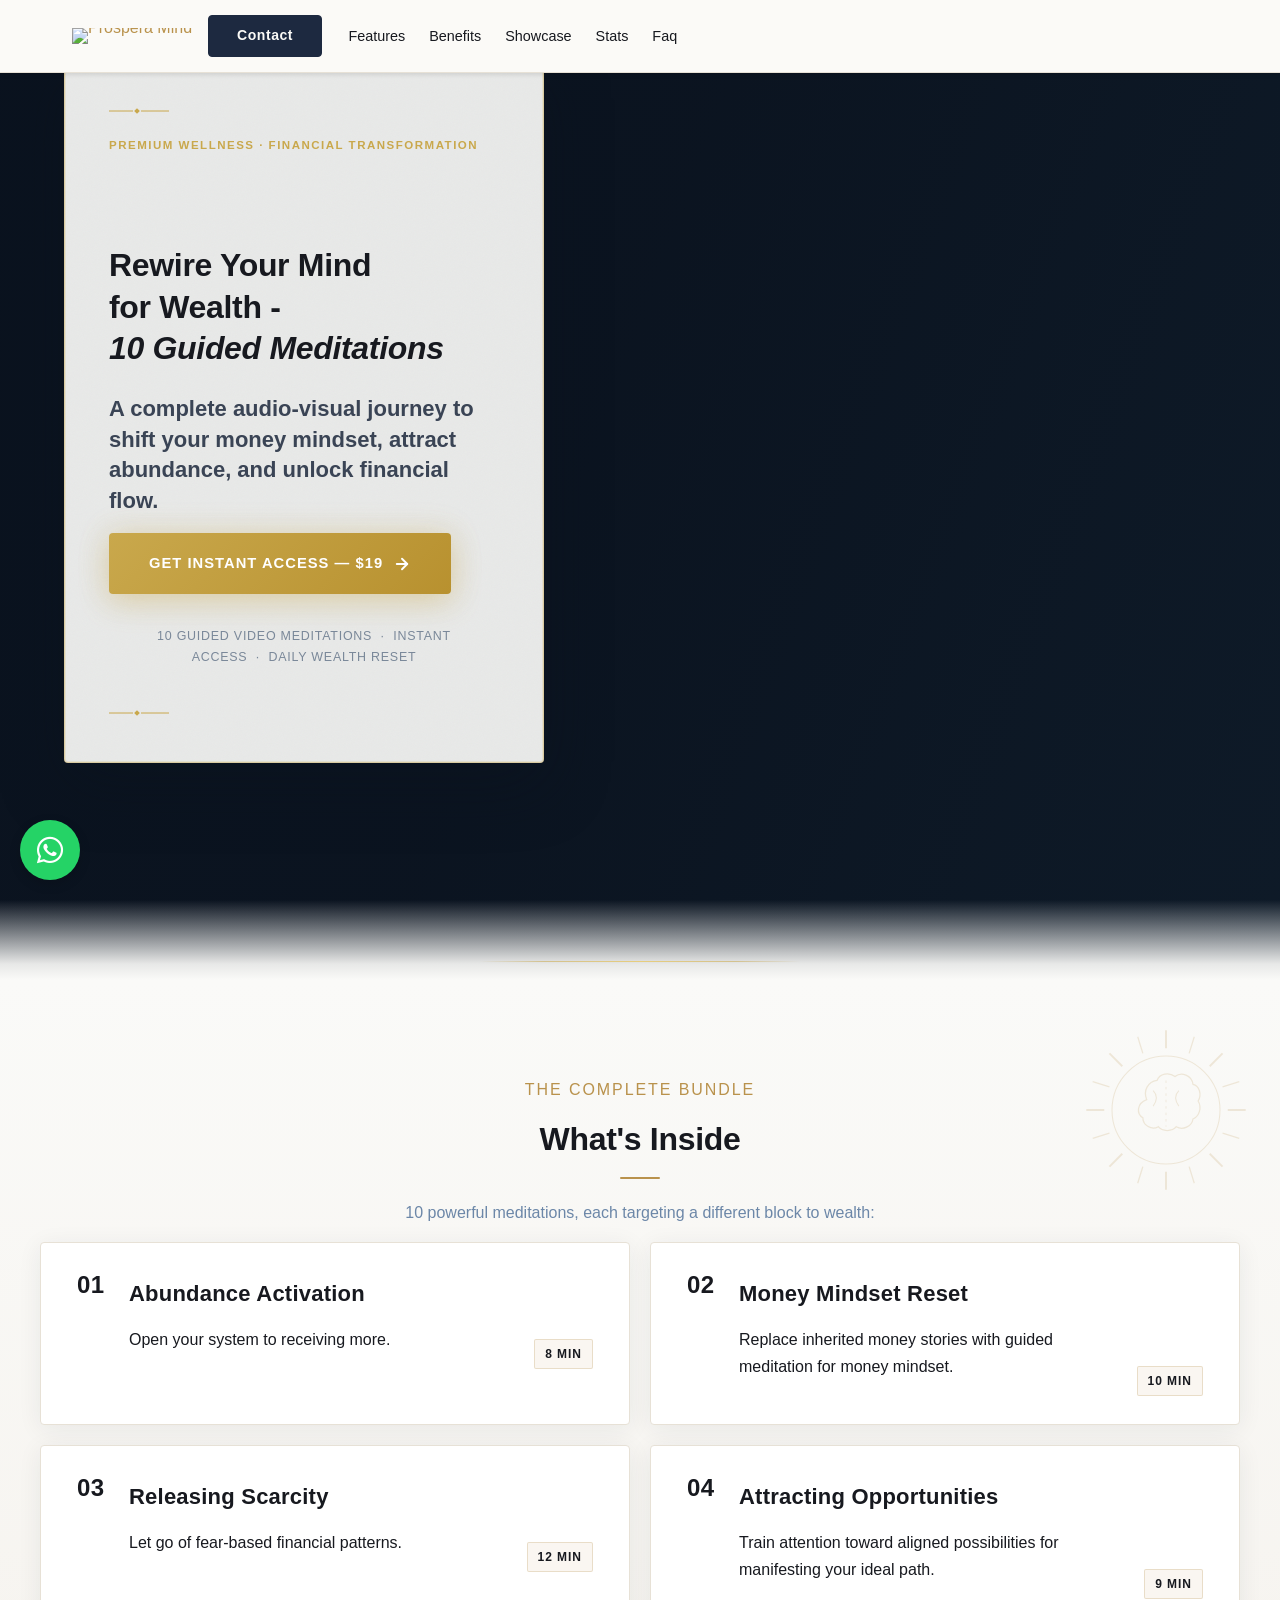
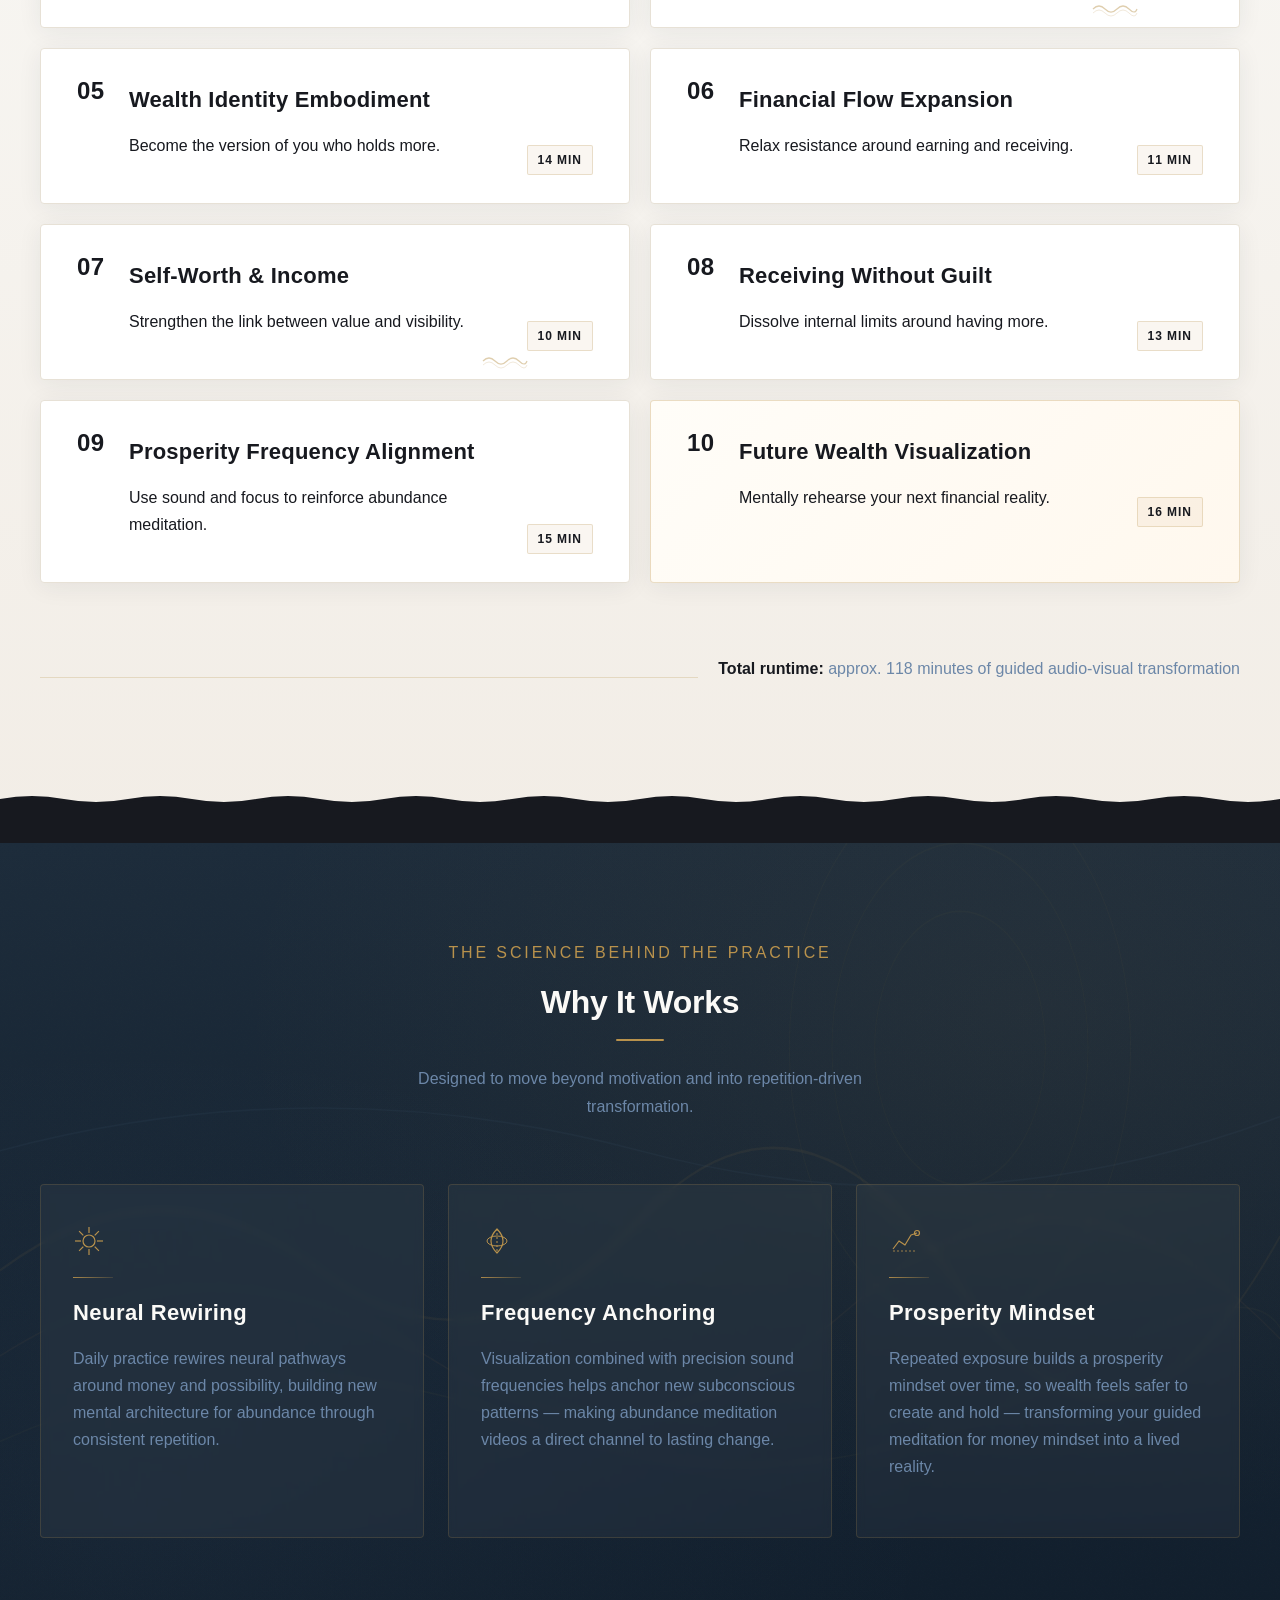
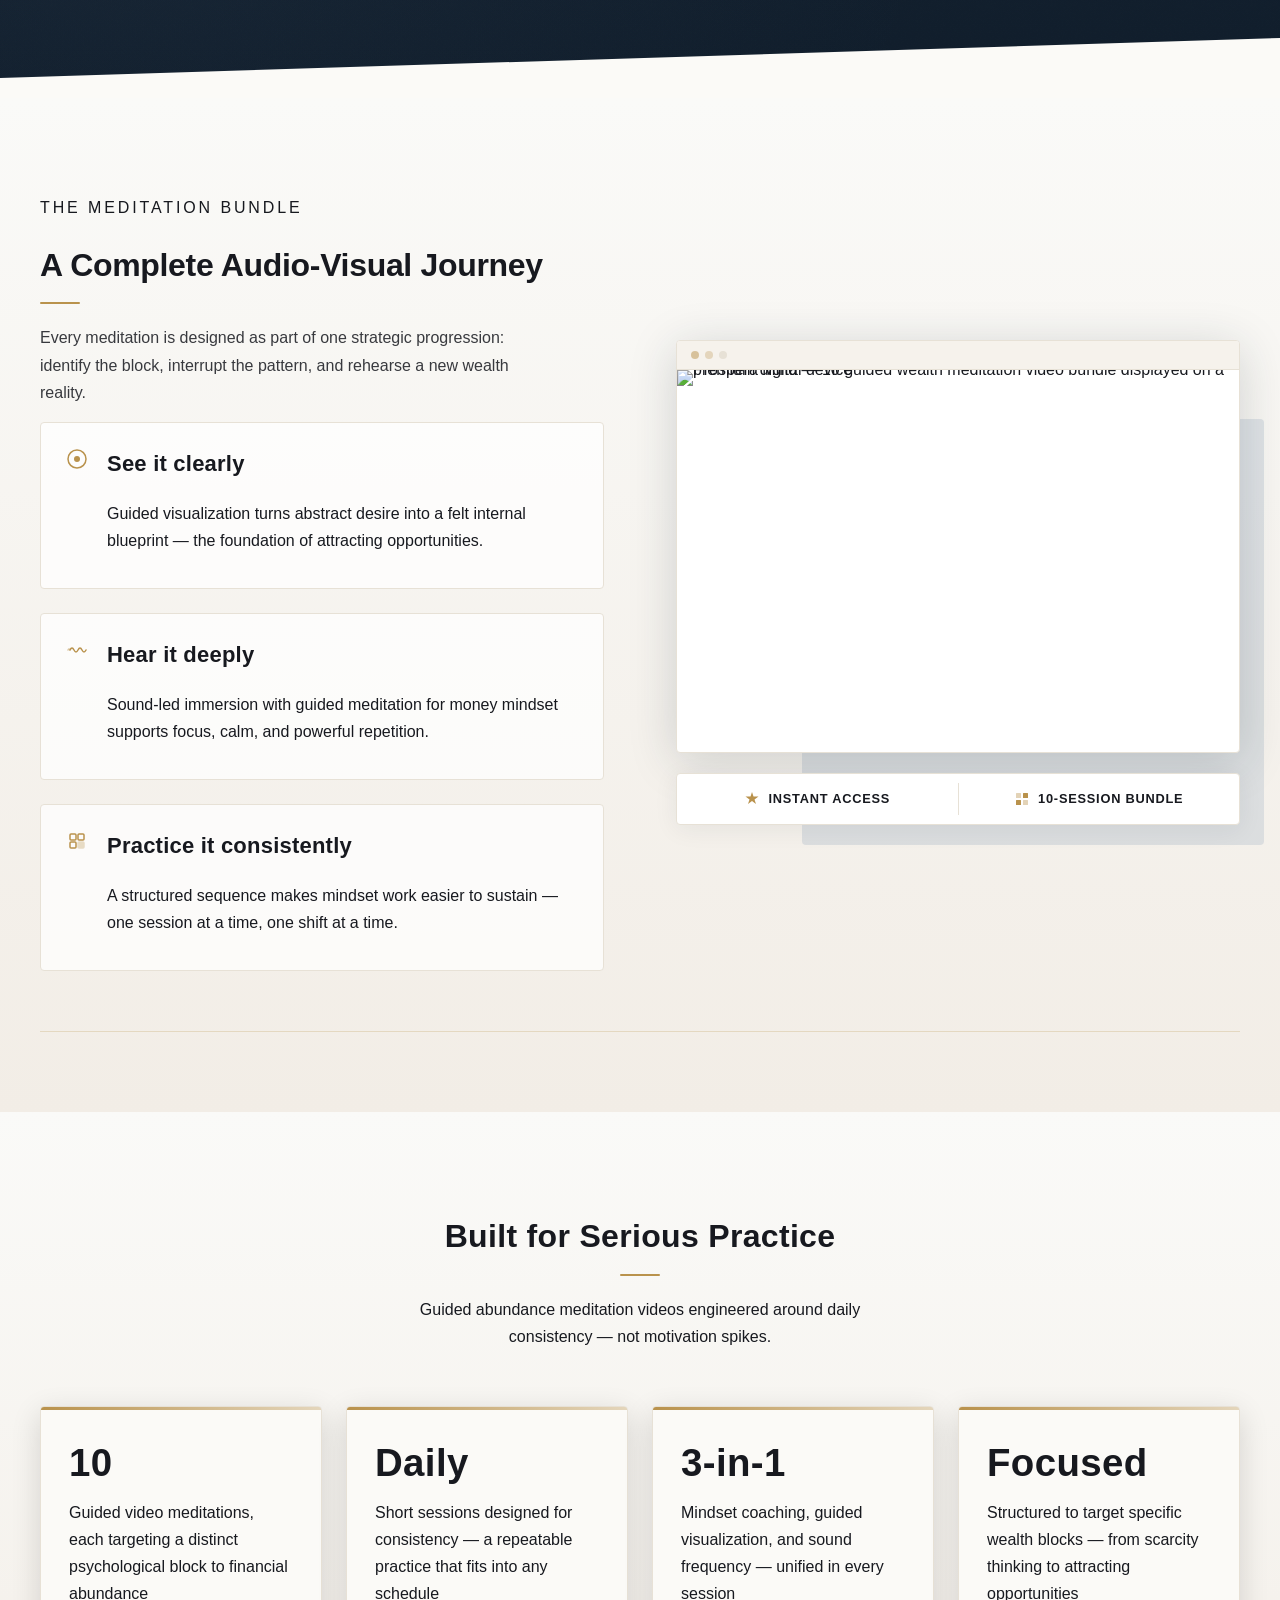
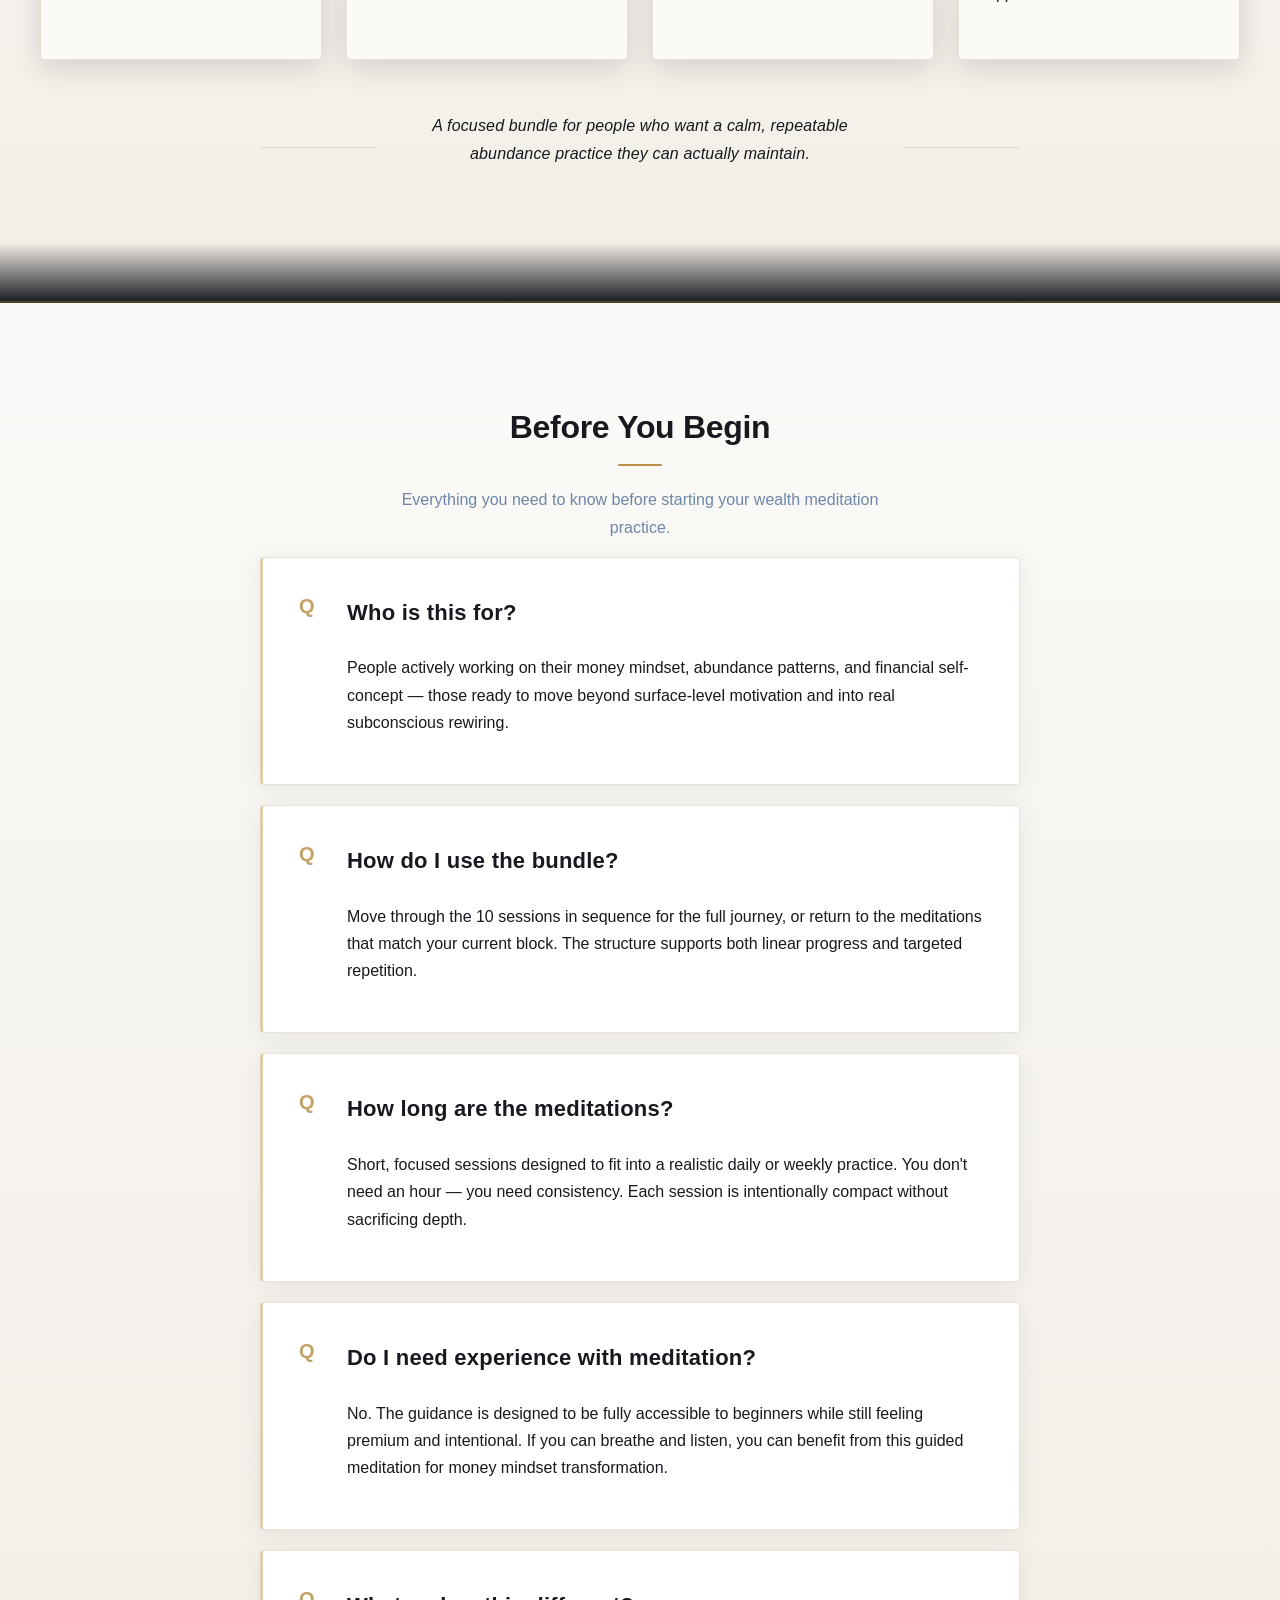
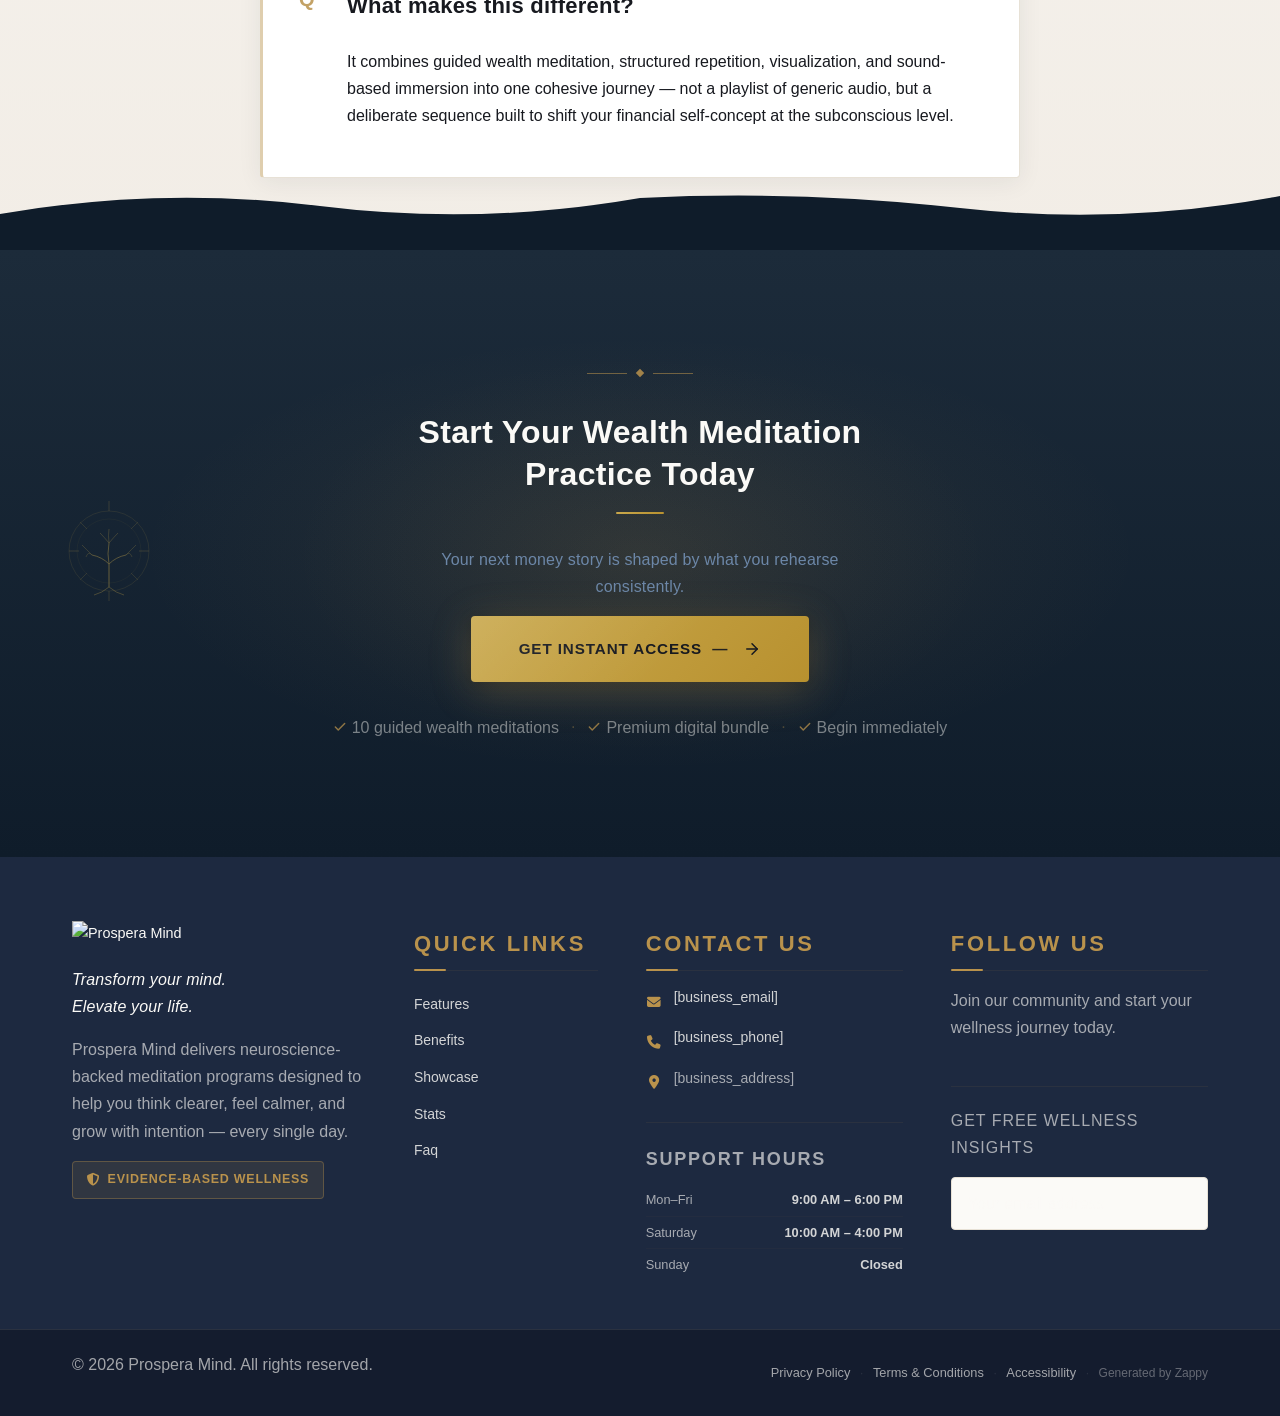
==== commit 93dad346: "Background sync: Progressive GitHub Sync" ====
--- a/public/index.html
+++ b/public/index.html
@@ -1 +1 @@
-<!doctype html><html lang="en"><head><meta charset="UTF-8"><meta content="width=device-width,initial-scale=1" name="viewport"><meta content="index, follow" name="robots"><title>manifesting job — Prospera Mind</title><meta content="A premium digital wellness product offering a bundle of 10 guided wealth meditation videos designed to rewire the subconscious mind for financial abundance. The" name="description"><meta content="manifesting job, Attracting Opportunities, guided meditation for money mindset, abundance meditation videos" name="keywords"><link href="/assets/favicon.ico" rel="icon" type="image/x-icon"><link href="/assets/favicon-16x16.png" rel="icon" type="image/png" sizes="16x16"><link href="/assets/favicon-32x32.png" rel="icon" type="image/png" sizes="32x32"><link href="/assets/favicon-48x48.png" rel="icon" type="image/png" sizes="48x48"><link href="/assets/favicon-192x192.png" rel="icon" type="image/png" sizes="192x192"><link href="/assets/favicon-512x512.png" rel="icon" type="image/png" sizes="512x512"><link href="/assets/apple-touch-icon.png" rel="apple-touch-icon"><script>!function(){"use strict";var t="6196d710-2bc2-42ad-b493-50a3dfb09987",e="https://api.zappy5.com/api/analytics/track",a=18e5,n=2592e6,o=!0,i=!0,r=!0;var s=function(){var e="zappy_visitor_"+t,a=null;try{if(a=localStorage.getItem(e)){var o=JSON.parse(a),i=Date.now();if(i-o.created<n)return o.lastSeen=i,localStorage.setItem(e,JSON.stringify(o)),o.id}}catch(t){console.warn("Zappy Analytics: LocalStorage not available")}var r="zv_"+Date.now()+"_"+Math.random().toString(36).substr(2,9);try{localStorage.setItem(e,JSON.stringify({id:r,created:Date.now(),lastSeen:Date.now()}))}catch(t){}return r}(),c=function(){var e="zappy_session_"+t,n=null;try{if(n=sessionStorage.getItem(e)){var o=JSON.parse(n),i=Date.now();if(i-o.timestamp<a)return o.timestamp=i,sessionStorage.setItem(e,JSON.stringify(o)),o.id}}catch(t){console.warn("Zappy Analytics: SessionStorage not available")}var r="zs_"+Date.now()+"_"+Math.random().toString(36).substr(2,9);try{sessionStorage.setItem(e,JSON.stringify({id:r,timestamp:Date.now()}))}catch(t){}return r}();function l(a,n){n=n||{};var o={website_id:t,event_type:a,page_path:window.location.pathname,referrer:document.referrer||"direct",visitor_id:s,session_id:c,metadata:n};if(navigator.sendBeacon){var i=new Blob([JSON.stringify(o)],{type:"application/json"});navigator.sendBeacon(e,i)}else fetch(e,{method:"POST",headers:{"Content-Type":"application/json"},body:JSON.stringify(o),keepalive:!0}).catch(function(t){console.warn("Zappy Analytics: Failed to track event",t)})}o&&l("pageview",{title:document.title,url:window.location.href}),i&&document.addEventListener("click",function(t){var e=t.target;if("BUTTON"===e.tagName||e.closest("button")){var a="BUTTON"===e.tagName?e:e.closest("button");l("click",{element:"button",text:a.textContent.trim().substring(0,100),id:a.id||null,class:a.className||null})}else if("A"===e.tagName||e.closest("a")){var n="A"===e.tagName?e:e.closest("a");l("navigation",{element:"link",text:n.textContent.trim().substring(0,100),href:n.href,external:n.hostname!==window.location.hostname})}},!0),r&&document.addEventListener("submit",function(t){var e=t.target;l("form_submit",{form_id:e.id||null,form_name:e.name||null,form_action:e.action||null,form_method:e.method||"GET"})},!0);var d=Date.now();window.addEventListener("beforeunload",function(){l("page_unload",{time_on_page:Math.floor((Date.now()-d)/1e3),page_path:window.location.pathname})}),window.zappyAnalytics={track:l,getVisitorId:function(){return s},getSessionId:function(){return c}}}()</script><meta content="manifesting job — Prospera Mind" property="og:title"><meta content="A premium digital wellness product offering a bundle of 10 guided wealth meditation videos designed to rewire the subconscious mind for financial abundance. The" property="og:description"><meta content="summary_large_image" name="twitter:card"><meta content="manifesting job — Prospera Mind" name="twitter:title"><meta content="A premium digital wellness product offering a bundle of 10 guided wealth meditation videos designed to rewire the subconscious mind for financial abundance. The" name="twitter:description"><meta content="website" property="og:type"><meta content="en_US" property="og:locale"><link href="https://cdnjs.cloudflare.com/ajax/libs/font-awesome/6.4.0/css/all.min.css" rel="stylesheet"><style>.skip-link{position:absolute;top:0;left:0;transform:translateY(-200%);padding:12px 18px;background:var(--bg-dark,#1a1a1a);color:var(--text-light,#fff);font-weight:600;border-radius:0 0 8px 0;z-index:10000}.skip-link:focus{transform:none;outline:2px solid var(--ring,#fff);outline-offset:2px}:focus-visible{outline:2px solid var(--ring,currentColor);outline-offset:3px}</style><link href="/assets/favicon.ico" rel="icon" type="image/x-icon"><link href="/assets/favicon-16x16.png" rel="icon" type="image/png" sizes="16x16"><link href="/assets/favicon-32x32.png" rel="icon" type="image/png" sizes="32x32"><link href="/assets/favicon-48x48.png" rel="icon" type="image/png" sizes="48x48"><link href="/assets/favicon-192x192.png" rel="icon" type="image/png" sizes="192x192"><link href="/assets/favicon-512x512.png" rel="icon" type="image/png" sizes="512x512"><link href="/assets/apple-touch-icon.png" rel="apple-touch-icon"><link href="https://cdn.jsdelivr.net/npm/vanilla-cookieconsent@3/dist/cookieconsent.css" rel="stylesheet"><script src="https://cdn.jsdelivr.net/npm/vanilla-cookieconsent@3/dist/cookieconsent.umd.js"></script><script src="https://cdn.jsdelivr.net/gh/mickidum/acc_toolbar/acctoolbar/acctoolbar.min.js"></script><link href="/styles.css" rel="stylesheet"><style id="zappy-dropdown-submenu-styles">#navMenu li:has(.sub-menu),.nav-menu li:has(.sub-menu),.navbar li:has(.sub-menu),nav li:has(.sub-menu){position:relative}#navMenu .sub-menu,.nav-menu .sub-menu,.navbar .sub-menu,nav .sub-menu{display:block!important;position:absolute!important;top:100%;left:0;min-width:220px;background:#fff;border-radius:8px;box-shadow:0 8px 25px rgba(0,0,0,.15);padding:8px 0;opacity:0;visibility:hidden;transform:translateY(10px);transition:all .3s ease;z-index:1000;list-style:none;pointer-events:none}#navMenu li:hover>.sub-menu,.nav-menu li:hover>.sub-menu,.navbar li:hover>.sub-menu,nav li:hover>.sub-menu{opacity:1!important;visibility:visible!important;transform:translateY(0)!important;pointer-events:auto!important}.sub-menu li{list-style:none;margin:0;padding:0}.sub-menu a{display:block!important;padding:10px 16px!important;color:var(--text-dark,#333)!important;font-weight:500;text-decoration:none;white-space:nowrap;transition:background-color .2s}.sub-menu .zappy-nav-child>a{padding-left:28px!important;font-size:.9em!important;opacity:.85!important}[dir=rtl] .sub-menu .zappy-nav-child>a,html[lang=ar] .sub-menu .zappy-nav-child>a,html[lang=he] .sub-menu .zappy-nav-child>a{padding-left:10px!important;padding-right:28px!important}.sub-menu .zappy-nav-parent>a{font-weight:600!important}.sub-menu a:hover{background-color:#f5f5f5}[dir=rtl] .nav-menu .sub-menu,[dir=rtl] .navbar .sub-menu,[dir=rtl] nav .sub-menu,html[lang=ar] .nav-menu .sub-menu,html[lang=ar] .navbar .sub-menu,html[lang=ar] nav .sub-menu,html[lang=he] .nav-menu .sub-menu,html[lang=he] .navbar .sub-menu,html[lang=he] nav .sub-menu{left:auto!important;right:0!important}.sub-menu:empty,.sub-menu:not(:has(li)):not(:has(> a)),.sub-menu:not(:has(li:not(.zappy-hidden-menu-item))):not(:has(> a)){display:none!important;opacity:0!important;visibility:hidden!important;pointer-events:none!important}li:has(.menu-group-title):hover>.sub-menu{opacity:1!important;visibility:visible!important;transform:translateY(0)!important;pointer-events:auto!important}#navMenu>li>.menu-group-title,.nav-menu>li>.menu-group-title{display:inline-block;padding:.5rem 1rem;cursor:default;user-select:none}@media (max-width:768px){#navMenu .sub-menu,.nav-menu .sub-menu,.navbar .sub-menu,nav .sub-menu{position:static!important;transform:none!important;box-shadow:none!important;background:0 0!important;max-height:0;overflow:hidden;opacity:0;visibility:hidden;transition:max-height .3s ease,opacity .3s ease;padding:0!important;border-radius:0!important}#navMenu .sub-menu.mobile-expanded,.nav-menu .sub-menu.mobile-expanded,.navbar .sub-menu.mobile-expanded{max-height:none!important;overflow-y:visible!important;opacity:1!important;visibility:visible!important;padding:8px 0 8px 16px!important}[dir=rtl] .sub-menu.mobile-expanded,html[lang=he] .sub-menu.mobile-expanded{padding:8px 16px 8px 0!important}#navMenu li:hover>.sub-menu,.nav-menu li:hover>.sub-menu,.navbar li:hover>.sub-menu,nav li:hover>.sub-menu{opacity:0;visibility:hidden;pointer-events:none}#navMenu li>.sub-menu.mobile-expanded,.nav-menu li>.sub-menu.mobile-expanded,.navbar li>.sub-menu.mobile-expanded,nav li>.sub-menu.mobile-expanded{opacity:1!important;visibility:visible!important;pointer-events:auto!important}#navMenu li:has(.sub-menu),.nav-menu li:has(.sub-menu),.navbar li:has(.sub-menu),nav li:has(.sub-menu){display:flex!important;flex-wrap:wrap!important;align-items:center!important;position:relative!important;min-height:44px!important}#navMenu li:has(.sub-menu)>a,.nav-menu li:has(.sub-menu)>a,.navbar li:has(.sub-menu)>a,nav li:has(.sub-menu)>a{flex:1!important;min-width:0!important}#navMenu li:has(.sub-menu)>.menu-group-title,.nav-menu li:has(.sub-menu)>.menu-group-title,.navbar li:has(.sub-menu)>.menu-group-title,nav li:has(.sub-menu)>.menu-group-title{flex:1!important;min-width:0!important;padding:0!important;line-height:inherit!important}#navMenu li:has(.sub-menu)>.sub-menu,.nav-menu li:has(.sub-menu)>.sub-menu,.navbar li:has(.sub-menu)>.sub-menu,nav li:has(.sub-menu)>.sub-menu{flex-basis:100%!important;width:100%!important}#navMenu li:has(.sub-menu)>a [class*=arrow],#navMenu li:has(.sub-menu)>a [class*=chevron],.nav-menu li:has(.sub-menu)>a .fa-angle-down,.nav-menu li:has(.sub-menu)>a .fa-chevron-down,.nav-menu li:has(.sub-menu)>a [class*=arrow],.nav-menu li:has(.sub-menu)>a [class*=chevron],nav li:has(.sub-menu)>a [class*=arrow],nav li:has(.sub-menu)>a [class*=chevron]{display:none!important;visibility:hidden!important}.mobile-submenu-toggle{display:flex!important;align-items:center!important;justify-content:center!important;width:44px!important;height:auto!important;background:0 0!important;border:none!important;cursor:pointer!important;color:var(--text-dark)!important;position:static!important;flex-shrink:0!important;align-self:stretch!important;z-index:2!important;padding:0!important;margin:0!important}.mobile-submenu-toggle::after{content:''!important;width:0!important;height:0!important;border-left:6px solid transparent!important;border-right:6px solid transparent!important;border-top:7px solid currentColor!important;transition:transform .3s ease!important}.mobile-submenu-toggle.expanded::after{transform:rotate(180deg)!important}.sub-menu a{padding:10px 0!important;display:block!important;color:var(--text-dark)!important;white-space:normal!important}.sub-menu .zappy-nav-child>a{padding-left:28px!important;font-size:.9em!important;opacity:.85!important}[dir=rtl] .sub-menu .zappy-nav-child>a,html[lang=ar] .sub-menu .zappy-nav-child>a,html[lang=he] .sub-menu .zappy-nav-child>a{padding-left:0!important;padding-right:28px!important}.sub-menu .zappy-nav-parent>a{font-weight:600!important}#navMenu.active,.nav-menu.active{max-width:100vw!important;overflow-x:hidden!important;box-sizing:border-box!important}.navbar .sub-menu li a,.zappy-products-dropdown .sub-menu a,nav.navbar .sub-menu li a{color:var(--text-dark)!important}}@media (min-width:769px){.mobile-submenu-toggle{display:none!important}}</style><style id="zappy-widget-visibility">html[dir=rtl] .whatsapp-float{right:20px!important;left:auto!important}html:not([dir]) .whatsapp-float,html[dir=ltr] .whatsapp-float{left:20px!important;right:auto!important}html[dir=rtl] #mic-access-tool-general-button,html[dir=rtl] #mic-init-access-tool #mic-access-tool-general-button,html[dir=rtl] #mic-init-access-tool .mic-access-tool-general-button,html[dir=rtl] ._access-icon,html[dir=rtl] .mic-access-tool-general-button{left:20px!important;right:auto!important}html:not([dir]) #mic-access-tool-general-button,html:not([dir]) #mic-init-access-tool #mic-access-tool-general-button,html:not([dir]) #mic-init-access-tool .mic-access-tool-general-button,html:not([dir]) ._access-icon,html:not([dir]) .mic-access-tool-general-button,html[dir=ltr] #mic-access-tool-general-button,html[dir=ltr] #mic-init-access-tool #mic-access-tool-general-button,html[dir=ltr] #mic-init-access-tool .mic-access-tool-general-button,html[dir=ltr] ._access-icon,html[dir=ltr] .mic-access-tool-general-button{right:20px!important;left:auto!important}@media (max-width:768px){.whatsapp-float{display:flex!important}}@media (min-width:769px){.whatsapp-float{display:flex!important}}@media (max-width:768px){#mic-access-tool-general-button,#mic-init-access-tool #mic-access-tool-general-button,#mic-init-access-tool .mic-access-tool-general-button,._access-icon,.mic-access-tool-general-button{display:flex!important;visibility:visible!important;opacity:1!important;pointer-events:auto!important}#mic-access-tool-box.opened-mic-access-tool,#mic-init-access-tool #mic-access-tool-box.opened-mic-access-tool,.mic-access-tool-box.opened-mic-access-tool{visibility:visible!important;opacity:1!important;pointer-events:auto!important}}@media (min-width:769px){#mic-access-tool-general-button,#mic-init-access-tool #mic-access-tool-general-button,#mic-init-access-tool .mic-access-tool-general-button,._access-icon,.mic-access-tool-general-button{display:flex!important;visibility:visible!important;opacity:1!important;pointer-events:auto!important}#mic-access-tool-box.opened-mic-access-tool,#mic-init-access-tool #mic-access-tool-box.opened-mic-access-tool,.mic-access-tool-box.opened-mic-access-tool{visibility:visible!important;opacity:1!important;pointer-events:auto!important}}</style></head><body><a href="#main" class="skip-link">Skip to main content</a><nav class="navbar"><button aria-label="Menu" class="mobile-toggle" id="mobileToggle"><svg viewBox="0 0 24 24" fill="none" height="24" width="24" class="hamburger-icon"><path d="M3 12h18M3 6h18M3 18h18" stroke="currentColor" stroke-width="2" stroke-linecap="round"></path></svg> <svg viewBox="0 0 24 24" fill="none" height="24" width="24" class="close-icon" style="display:none"><path d="M18 6L6 18M6 6l12 12" stroke="currentColor" stroke-width="2" stroke-linecap="round"></path></svg></button> <button aria-label="Call" class="phone-header-btn" data-phone="[business_phone]"><svg viewBox="0 0 24 24" fill="currentColor" height="20" width="20"><path d="M22 16.92v3a2 2 0 0 1-2.18 2 19.79 19.79 0 0 1-8.63-3.07 19.5 19.5 0 0 1-6-6 19.79 19.79 0 0 1-3.07-8.67A2 2 0 0 1 4.11 2h3a2 2 0 0 1 2 1.72 12.84 12.84 0 0 0 .7 2.81 2 2 0 0 1-.45 2.11L8.09 9.91a16 16 0 0 0 6 6l1.27-1.27a2 2 0 0 1 2.11-.45 12.84 12.84 0 0 0 2.81.7A2 2 0 0 1 22 16.92z"></path></svg></button><div class="nav-container"><div class="nav-brand"><a href="/" class="logo-link"><img alt="Prospera Mind" src="/assets/site-home-image-1.webp" class="logo"></a></div><ul class="nav-menu" id="navMenu"><li><a href="#features">Features</a></li><li><a href="#benefits">Benefits</a></li><li><a href="#showcase">Showcase</a></li><li><a href="#stats">Stats</a></li><li><a href="#faq">Faq</a></li></ul><div class="nav-cta-container"><a href="#cta" class="nav-cta-btn">Contact</a></div></div></nav><script>window.addEventListener("load",function(){const e=document.querySelector(".navbar, nav, header");if(!e)return void console.log("[Navbar] Navbar element not found");let t=document.getElementById("mobileToggle")||document.querySelector(".mobile-toggle")||document.querySelector(".hamburger")||document.querySelector(".hamburger-menu")||document.querySelector(".menu-toggle")||document.querySelector(".burger-menu")||document.querySelector('[aria-label="Menu"]')||document.querySelector('[aria-label="תפריט"]');const n=document.querySelector(".phone-header-btn"),o=window.getComputedStyle(e);let r=o.backgroundColor;if(console.log("[Navbar] Initial navbar background:",r),"transparent"===r||"rgba(0, 0, 0, 0)"===r||r.startsWith("rgba")&&r.includes(", 0)")){const e=o.backgroundImage;if(e&&"none"!==e)console.log("[Navbar] Navbar has background image/gradient, using dark text"),r="rgb(240, 240, 240)";else{const e=window.getComputedStyle(document.body).backgroundColor;console.log("[Navbar] Navbar transparent, using body background:",e),r=e}}const a=r.match(/\d+/g);if(a&&a.length>=3){const e=(.299*parseInt(a[0])+.587*parseInt(a[1])+.114*parseInt(a[2]))/255;console.log("[Navbar] Mobile button colors preserved from Claude CSS (luminance:",e.toFixed(2)+")");const o=document.createElement("style");o.id="zappy-mobile-nav-fix";document.documentElement.lang;document.documentElement.dir,o.textContent='\n        /* Hide mobile buttons on desktop, show only on mobile */\n        @media (min-width: 769px) {\n          .mobile-toggle,\n          .phone-header-btn {\n            display: none !important;\n          }\n        }\n        \n        /* Show and position mobile buttons correctly on mobile */\n        @media (max-width: 768px) {\n          .navbar,\n          nav.navbar {\n            min-height: 70px !important;\n          }\n\n          .mobile-toggle,\n          .phone-header-btn {\n            position: absolute !important;\n            top: 0 !important;\n            bottom: 0 !important;\n            margin-top: auto !important;\n            margin-bottom: auto !important;\n            transform: none !important;\n            z-index: 1001 !important;\n            display: flex !important;\n            align-items: center !important;\n            justify-content: center !important;\n            width: 36px !important;\n            height: 36px !important;\n            border-radius: 50% !important;\n            border: none !important;\n            cursor: pointer !important;\n            padding: 6px !important;\n            background: none !important;\n            color: var(--nav-text, var(--text-dark)) !important;\n            touch-action: manipulation !important;\n            -webkit-tap-highlight-color: transparent !important;\n          }\n\n          html[data-zappy-site-type="ecommerce"] .phone-header-btn,\n          body[data-zappy-site-type="ecommerce"] .phone-header-btn,\n          html[data-zappy-site-type="ecommerce"] header .phone-header-btn,\n          html[data-zappy-site-type="ecommerce"] nav .phone-header-btn {\n            display: none !important;\n            visibility: hidden !important;\n            width: 0 !important;\n            height: 0 !important;\n            min-width: 0 !important;\n            overflow: hidden !important;\n          }\n          \n          /* LTR positioning (default): hamburger LEFT, phone RIGHT */\n          html:not([dir="rtl"]):not([lang="he"]):not([lang="ar"]) .mobile-toggle,\n          html[dir="ltr"] .mobile-toggle {\n            left: 12px !important;\n            right: auto !important;\n          }\n          html:not([dir="rtl"]):not([lang="he"]):not([lang="ar"]) .phone-header-btn,\n          html[dir="ltr"] .phone-header-btn {\n            right: 12px !important;\n            left: auto !important;\n          }\n          \n          /* RTL positioning: hamburger RIGHT, phone LEFT */\n          html[dir="rtl"] .mobile-toggle,\n          html[lang="he"] .mobile-toggle,\n          html[lang="ar"] .mobile-toggle {\n            right: 12px !important;\n            left: auto !important;\n          }\n          html[dir="rtl"] .phone-header-btn,\n          html[lang="he"] .phone-header-btn,\n          html[lang="ar"] .phone-header-btn {\n            left: 12px !important;\n            right: auto !important;\n          }\n          \n          /* CRITICAL: Ensure nav-container has min-height on mobile */\n          /* All children are positioned absolutely/fixed on mobile, so height:auto collapses to 0 */\n          .nav-container {\n            min-height: 70px !important;\n            position: relative !important;\n          }\n          \n          /* Ensure SVG icons are properly sized and inherit color */\n          .mobile-toggle svg,\n          .phone-header-btn svg {\n            width: 24px !important;\n            height: 24px !important;\n            /* Don\'t force display - let JavaScript control hamburger/close toggle */\n          }\n          \n          /* Reset nav-cta-container on mobile - remove desktop box-shadow/padding */\n          /* that creates a visible ghost box when CTA button is hidden */\n          .nav-cta-container {\n            box-shadow: none !important;\n            padding: 0 !important;\n          }\n          \n          /* Hide nav-cta-container entirely on mobile when there\'s no lang-switcher */\n          /* (only the CTA button is inside, and it\'s hidden on mobile) */\n          .nav-cta-container:not(:has(.lang-switcher)) {\n            display: none !important;\n          }\n          \n          /* CRITICAL: Prevent hero image fade gradient from bleeding over headline text */\n          /* The .image-fade-gradient has bottom: -30px (extends below parent) */\n          /* On mobile stacked layout, this overlaps the h1 text below the image */\n          .hero-image-column {\n            overflow: hidden !important;\n          }\n          .image-fade-gradient {\n            bottom: 0 !important;\n          }\n          \n          /* Hide desktop language switcher on mobile - hamburger menu handles it */\n          /* High specificity to override stored CSS */\n          .lang-switcher,\n          .nav-cta-container .lang-switcher,\n          .nav-container .lang-switcher,\n          .navbar .lang-switcher,\n          .navbar .nav-cta-container .lang-switcher {\n            display: none !important;\n          }\n        }\n      ';const r=document.getElementById("zappy-mobile-nav-fix");r&&r.remove(),document.head.appendChild(o),console.log("[Navbar] Critical CSS injected for mobile nav positioning");const i=window.innerWidth<=768;if(t){const e=t.querySelector(".hamburger-icon"),n=t.querySelector(".close-icon");e&&(e.style.setProperty("width","24px","important"),e.style.setProperty("height","24px","important"),e.style.setProperty("display","block","important")),n&&(n.style.setProperty("width","24px","important"),n.style.setProperty("height","24px","important"),n.style.setProperty("display","none","important")),i?(t.style.setProperty("position","absolute","important"),t.style.setProperty("top","0","important"),t.style.setProperty("bottom","0","important"),t.style.setProperty("margin-top","auto","important"),t.style.setProperty("margin-bottom","auto","important"),t.style.setProperty("transform","none","important"),t.style.setProperty("z-index","1001","important"),t.style.removeProperty("left"),t.style.removeProperty("right"),console.log("[Navbar] Mobile toggle positioning applied (mobile viewport)")):(t.style.removeProperty("position"),t.style.removeProperty("top"),t.style.removeProperty("transform"),t.style.removeProperty("z-index"),t.style.removeProperty("left"),t.style.removeProperty("right"),console.log("[Navbar] Desktop viewport - cleared mobile toggle inline positioning"))}if(n){const e=n.querySelector("svg");e&&(e.style.width="24px",e.style.height="24px",e.setAttribute("width","24"),e.setAttribute("height","24")),i?(n.style.setProperty("position","absolute","important"),n.style.setProperty("top","0","important"),n.style.setProperty("bottom","0","important"),n.style.setProperty("margin-top","auto","important"),n.style.setProperty("margin-bottom","auto","important"),n.style.setProperty("transform","none","important"),n.style.setProperty("z-index","1001","important"),n.style.removeProperty("left"),n.style.removeProperty("right"),console.log("[Navbar] Phone button positioning applied (mobile viewport)")):(n.style.removeProperty("position"),n.style.removeProperty("top"),n.style.removeProperty("transform"),n.style.removeProperty("z-index"),n.style.removeProperty("left"),n.style.removeProperty("right"),console.log("[Navbar] Desktop viewport - cleared phone button inline positioning"))}}else console.log("[Navbar] Could not parse background color:",r);t=document.getElementById("mobileToggle")||document.querySelector(".mobile-toggle")||document.querySelector(".hamburger")||document.querySelector(".hamburger-menu")||document.querySelector(".menu-toggle")||document.querySelector(".burger-menu")||document.querySelector('[aria-label="Menu"]')||document.querySelector('[aria-label="תפריט"]');const i=document.getElementById("navMenu")||document.querySelector(".nav-menu")||document.querySelector(".nav-links")||document.querySelector("nav ul:not(.submenu)");if(!t||!i)return void console.log("[Navbar] Mobile toggle or menu not found:",{toggle:!!t,menu:!!i});i.id||(i.id="navMenu"),console.log("[Navbar] Initializing mobile menu...");const l=t.cloneNode(!0);t.parentNode.replaceChild(l,t);var s=0;function p(e){var t=Date.now();t-s<300||(s=t,function(e){e.preventDefault(),e.stopPropagation();const t=l.querySelector(".hamburger-icon"),n=l.querySelector(".close-icon");i.classList.contains("active")?(i.classList.remove("active"),t&&t.style.setProperty("display","block","important"),n&&n.style.setProperty("display","none","important"),document.body.style.overflow="",console.log("[Navbar] Menu closed")):(i.classList.add("active"),t&&t.style.setProperty("display","none","important"),n&&n.style.setProperty("display","block","important"),document.body.style.overflow="hidden",console.log("[Navbar] Menu opened"))}(e))}l.addEventListener("click",p),l.addEventListener("touchend",p),i.querySelectorAll("a").forEach(function(e){e.addEventListener("click",function(){if("#"===this.getAttribute("href"))return;const e=l.querySelector(".hamburger-icon"),t=l.querySelector(".close-icon");i.classList.remove("active"),e&&e.style.setProperty("display","block","important"),t&&t.style.setProperty("display","none","important"),document.body.style.overflow="",console.log("[Navbar] Menu closed (link clicked)")})});var m=i.querySelectorAll(".dropdown-toggle");m.forEach(function(e){e.addEventListener("click",function(e){e.preventDefault(),e.stopPropagation();var t=this.closest(".nav-dropdown");t&&(t.parentNode.querySelectorAll(".nav-dropdown.open").forEach(function(e){e!==t&&e.classList.remove("open")}),t.classList.toggle("open"),console.log("[Navbar] Dropdown toggled:",t.classList.contains("open")?"open":"closed"))})}),document.addEventListener("click",function(e){e.target.closest(".nav-dropdown")||document.querySelectorAll(".nav-dropdown.open").forEach(function(e){e.classList.remove("open")})}),console.log("[Navbar] Dropdown handlers initialized for "+m.length+" dropdowns"),n&&n.addEventListener("click",function(){const e=document.querySelectorAll('a[href^="tel:"]'),t=e.length>0?e[0].getAttribute("href").replace("tel:",""):"[business_phone]";window.location.href="tel:"+t,console.log("[Navbar] Phone button clicked")}),console.log("[Navbar] Mobile menu initialized successfully")})</script><main id="main"><section class="home-hero-section" data-band-index="0" data-layout-spec="Home-hero" id="hero" data-hero-type="fullscreen-scrim"><div class="home-hero-bg"><div data-element-id="img-1779021820663-qwprhrzsh" data-element-type="image" data-zappy-wrapper-margins-applied="true" data-zappy-zoom-clip="true" data-zappy-zoom-wrapper="true" data-zappy-zoom-wrapper-align="center" data-zappy-zoom-wrapper-width-mode="full" style="position:absolute !important;top:0px !important;left:0px !important;width:100% !important;height:100% !important;max-width:none !important;margin-left:0px !important;margin-right:0px !important;display:block !important;z-index:1 !important;overflow:hidden !important"><img alt="Cinematic luxury meditation environment with deep navy and gold ambient lighting" src="/assets/site-home-hero-image-1-1779022518604-dr6qcs.webp?v=1779022520742" data-context="Cinematic luxury wellness meditation environment: a deep navy-black room with soft warm amber and gold ambient lighting, premium meditation cushion or chair in foreground, abstract golden light particles or bokeh floating in air, moody atmospheric depth, no people, evokes financial abundance and inner transformation, editorial photography style, ultra premium feel" data-placeholder="home-hero-image-1" height="700" width="1200" data-element-id="img-1779021820663-qwprhrzsh" data-element-type="image" data-hero-background="true" data-hero-bg="true" data-zappy-object-position="50% 50%" data-zappy-zoom="1" fetchpriority="high" style="object-position:50% 50% !important;object-fit:cover !important;width:100% !important;height:100% !important;margin:0px !important;position:absolute !important;left:0% !important;top:0% !important;max-width:none !important;max-height:none !important;display:block !important"></div></div><div class="home-hero-scrim" aria-hidden="true"></div><div class="home-hero-container"><article class="home-hero-card"><grammarly-extension class="dnXmp" data-grammarly-shadow-root="true" style="position:absolute;top:-1px;left:-1px;pointer-events:none;--rem:16"></grammarly-extension><grammarly-extension class="dnXmp" data-grammarly-shadow-root="true" style="position:absolute;top:-1px;left:-1px;pointer-events:none;--rem:16"></grammarly-extension><grammarly-extension class="dnXmp" data-grammarly-shadow-root="true" style="position:absolute;top:-1px;left:-1px;pointer-events:none;--rem:16"></grammarly-extension><grammarly-extension class="dnXmp" data-grammarly-shadow-root="true" style="position:absolute;top:-1px;left:-1px;pointer-events:none;--rem:16"></grammarly-extension><div class="home-hero-rule-top" aria-hidden="true"><svg viewBox="0 0 60 10" fill="none" height="10" width="60" aria-hidden="true" xmlns="http://www.w3.org/2000/svg" data-no-icon-edit="true"><line x1="0" x2="24" y1="5" y2="5" stroke="#C9A84C" stroke-width="1"></line><rect height="4" width="4" x="26" y="3" fill="#C9A84C" transform="rotate(45 28 5)"></rect><line x1="32" x2="60" y1="5" y2="5" stroke="#C9A84C" stroke-width="1"></line></svg></div><p><span class="home-hero-label">Premium Wellness · Financial Transformation</span></p><h1 class="home-hero-h1"></h1><h2></h2><h2>Rewire Your Mind<br>for Wealth -<br><em>10 Guided Meditations</em></h2><h3 class="home-hero-subtitle">A complete audio-visual journey to shift your money mindset, attract abundance, and unlock financial flow.</h3><p><a href="#get-access" class="btn-primary home-hero-cta" data-element-id="btn-1779021820652-n5pilj5du" data-element-type="button" data-native-element="true" style="outline:none">Get Instant Access — $19<svg viewBox="0 0 24 24" fill="none" height="18" width="18" aria-hidden="true" data-element-type="icon" data-icon-type="svg" stroke="currentColor" stroke-linecap="round" stroke-linejoin="round" stroke-width="2.5"><line x1="5" x2="19" y1="12" y2="12"></line><polyline points="12 5 19 12 12 19"></polyline></svg></a></p><p class="home-hero-microcopy">10 guided video meditations&nbsp;&nbsp;·&nbsp;&nbsp;Instant access&nbsp;&nbsp;·&nbsp;&nbsp;Daily wealth reset</p><div class="home-hero-rule-bottom" aria-hidden="true"><svg viewBox="0 0 60 10" fill="none" height="10" width="60" aria-hidden="true" xmlns="http://www.w3.org/2000/svg" data-no-icon-edit="true"><line x1="0" x2="24" y1="5" y2="5" stroke="#C9A84C" stroke-width="1"></line><rect height="4" width="4" x="26" y="3" fill="#C9A84C" transform="rotate(45 28 5)"></rect><line x1="32" x2="60" y1="5" y2="5" stroke="#C9A84C" stroke-width="1"></line></svg></div><grammarly-extension-vbars class="dnXmp" data-grammarly-shadow-root="true" style="display:contents;--rem:16"></grammarly-extension-vbars><grammarly-extension-vbars class="dnXmp" data-grammarly-shadow-root="true" style="display:contents;--rem:16"></grammarly-extension-vbars></article></div><div class="home-hero-divider-wrapper" aria-hidden="true"><div class="home-hero-divider-fade"></div><div class="home-hero-divider-gold-rule"></div></div></section><section class="home-features-section" data-band-index="1" data-layout-spec="Home-features" id="features"><svg viewBox="0 0 140 140" fill="none" aria-hidden="true" xmlns="http://www.w3.org/2000/svg" data-no-icon-edit="true" class="home-features-section__brain-medallion"><g opacity="0.18"><line x1="70" x2="70" y1="8" y2="22" stroke="#B9924C" stroke-width="1.5"></line><line x1="70" x2="70" y1="118" y2="132" stroke="#B9924C" stroke-width="1.5"></line><line x1="8" x2="22" y1="70" y2="70" stroke="#B9924C" stroke-width="1.5"></line><line x1="118" x2="132" y1="70" y2="70" stroke="#B9924C" stroke-width="1.5"></line><line x1="26" x2="36" y1="26" y2="36" stroke="#B9924C" stroke-width="1.5"></line><line x1="104" x2="114" y1="104" y2="114" stroke="#B9924C" stroke-width="1.5"></line><line x1="114" x2="104" y1="26" y2="36" stroke="#B9924C" stroke-width="1.5"></line><line x1="36" x2="26" y1="104" y2="114" stroke="#B9924C" stroke-width="1.5"></line><line x1="48" x2="52" y1="13" y2="26" stroke="#B9924C" stroke-width="1"></line><line x1="92" x2="88" y1="13" y2="26" stroke="#B9924C" stroke-width="1"></line><line x1="48" x2="52" y1="127" y2="114" stroke="#B9924C" stroke-width="1"></line><line x1="92" x2="88" y1="127" y2="114" stroke="#B9924C" stroke-width="1"></line><line x1="13" x2="26" y1="48" y2="52" stroke="#B9924C" stroke-width="1"></line><line x1="13" x2="26" y1="92" y2="88" stroke="#B9924C" stroke-width="1"></line><line x1="127" x2="114" y1="48" y2="52" stroke="#B9924C" stroke-width="1"></line><line x1="127" x2="114" y1="92" y2="88" stroke="#B9924C" stroke-width="1"></line><circle cx="70" cy="70" r="42" stroke="#B9924C" stroke-width="0.8" fill="none"></circle><path d="M55,62 C52,55 56,48 63,47 C65,42 72,40 77,44 C82,40 90,43 91,50 C96,51 98,58 95,63 C98,68 96,75 91,77 C90,83 83,86 78,83 C75,87 67,87 64,83 C59,86 52,82 52,76 C47,73 47,65 55,62 Z" fill="none" stroke="#B9924C" stroke-width="1"></path><path d="M70,47 L70,83" stroke="#B9924C" stroke-width="0.6" stroke-dasharray="2,3"></path><path d="M60,55 Q65,60 60,67" fill="none" stroke="#B9924C" stroke-width="0.8"></path><path d="M80,55 Q75,60 80,67" fill="none" stroke="#B9924C" stroke-width="0.8"></path></g></svg><div class="home-features-section__container"><header class="home-features-section__intro"><p class="home-features-section__eyebrow">The Complete Bundle</p><h2 class="home-features-section__heading">What's Inside</h2><div class="home-features-section__gold-rule" aria-hidden="true"></div><p class="home-features-section__subheading">10 powerful meditations, each targeting a different block to wealth:</p></header><div class="home-features-section__grid"><article class="home-features-section__card"><div class="home-features-section__card-inner"><div class="home-features-section__card-meta"><span class="home-features-section__chapter-num">01</span><div class="home-features-section__card-body"><h3 class="home-features-section__card-title">Abundance Activation</h3><p class="home-features-section__card-desc">Open your system to receiving more.</p></div></div><span class="home-features-section__duration">8 min</span></div></article><article class="home-features-section__card"><div class="home-features-section__card-inner"><div class="home-features-section__card-meta"><span class="home-features-section__chapter-num">02</span><div class="home-features-section__card-body"><h3 class="home-features-section__card-title">Money Mindset Reset</h3><p class="home-features-section__card-desc">Replace inherited money stories with guided meditation for money mindset.</p></div></div><span class="home-features-section__duration">10 min</span></div></article><article class="home-features-section__card"><div class="home-features-section__card-inner"><div class="home-features-section__card-meta"><span class="home-features-section__chapter-num">03</span><div class="home-features-section__card-body"><h3 class="home-features-section__card-title">Releasing Scarcity</h3><p class="home-features-section__card-desc">Let go of fear-based financial patterns.</p></div></div><span class="home-features-section__duration">12 min</span></div></article><article class="home-features-section__card home-features-section__card--wave"><div class="home-features-section__card-inner"><div class="home-features-section__card-meta"><span class="home-features-section__chapter-num">04</span><div class="home-features-section__card-body"><h3 class="home-features-section__card-title">Attracting Opportunities</h3><p class="home-features-section__card-desc">Train attention toward aligned possibilities for manifesting your ideal path.</p></div></div><span class="home-features-section__duration">9 min</span></div><svg viewBox="0 0 48 16" fill="none" aria-hidden="true" xmlns="http://www.w3.org/2000/svg" data-no-icon-edit="true" class="home-features-section__wave-icon"><path d="M2,8 Q8,2 14,8 T26,8 T38,8 T46,8" fill="none" stroke="#B9924C" stroke-width="1.2" opacity="0.45"></path><path d="M2,12 Q8,6 14,12 T26,12 T38,12 T46,12" fill="none" stroke="#B9924C" stroke-width="0.8" opacity="0.25"></path></svg></article><article class="home-features-section__card"><div class="home-features-section__card-inner"><div class="home-features-section__card-meta"><span class="home-features-section__chapter-num">05</span><div class="home-features-section__card-body"><h3 class="home-features-section__card-title">Wealth Identity Embodiment</h3><p class="home-features-section__card-desc">Become the version of you who holds more.</p></div></div><span class="home-features-section__duration">14 min</span></div></article><article class="home-features-section__card"><div class="home-features-section__card-inner"><div class="home-features-section__card-meta"><span class="home-features-section__chapter-num">06</span><div class="home-features-section__card-body"><h3 class="home-features-section__card-title">Financial Flow Expansion</h3><p class="home-features-section__card-desc">Relax resistance around earning and receiving.</p></div></div><span class="home-features-section__duration">11 min</span></div></article><article class="home-features-section__card home-features-section__card--wave"><div class="home-features-section__card-inner"><div class="home-features-section__card-meta"><span class="home-features-section__chapter-num">07</span><div class="home-features-section__card-body"><h3 class="home-features-section__card-title">Self-Worth &amp; Income</h3><p class="home-features-section__card-desc">Strengthen the link between value and visibility.</p></div></div><span class="home-features-section__duration">10 min</span></div><svg viewBox="0 0 48 16" fill="none" aria-hidden="true" xmlns="http://www.w3.org/2000/svg" data-no-icon-edit="true" class="home-features-section__wave-icon"><path d="M2,8 Q8,2 14,8 T26,8 T38,8 T46,8" fill="none" stroke="#B9924C" stroke-width="1.2" opacity="0.45"></path><path d="M2,12 Q8,6 14,12 T26,12 T38,12 T46,12" fill="none" stroke="#B9924C" stroke-width="0.8" opacity="0.25"></path></svg></article><article class="home-features-section__card"><div class="home-features-section__card-inner"><div class="home-features-section__card-meta"><span class="home-features-section__chapter-num">08</span><div class="home-features-section__card-body"><h3 class="home-features-section__card-title">Receiving Without Guilt</h3><p class="home-features-section__card-desc">Dissolve internal limits around having more.</p></div></div><span class="home-features-section__duration">13 min</span></div></article><article class="home-features-section__card"><div class="home-features-section__card-inner"><div class="home-features-section__card-meta"><span class="home-features-section__chapter-num">09</span><div class="home-features-section__card-body"><h3 class="home-features-section__card-title">Prosperity Frequency Alignment</h3><p class="home-features-section__card-desc">Use sound and focus to reinforce abundance meditation.</p></div></div><span class="home-features-section__duration">15 min</span></div></article><article class="home-features-section__card home-features-section__card--final"><div class="home-features-section__card-inner"><div class="home-features-section__card-meta"><span class="home-features-section__chapter-num">10</span><div class="home-features-section__card-body"><h3 class="home-features-section__card-title">Future Wealth Visualization</h3><p class="home-features-section__card-desc">Mentally rehearse your next financial reality.</p></div></div><span class="home-features-section__duration">16 min</span></div></article></div><footer class="home-features-section__footnote"><span class="home-features-section__footnote-rule" aria-hidden="true"></span><p><strong>Total runtime:</strong> approx. 118 minutes of guided audio-visual transformation</p></footer></div><div class="home-features-section__divider-wrapper"><svg viewBox="0 0 1200 72" aria-hidden="true" xmlns="http://www.w3.org/2000/svg" data-no-icon-edit="true" preserveAspectRatio="none"><path d="M0,72 L0,28 Q30,22 60,28 Q90,34 120,28 Q150,22 180,28 Q210,34 240,28 Q270,22 300,28 Q330,34 360,28 Q390,22 420,28 Q450,34 480,28 Q510,22 540,28 Q570,34 600,28 Q630,22 660,28 Q690,34 720,28 Q750,22 780,28 Q810,34 840,28 Q870,22 900,28 Q930,34 960,28 Q990,22 1020,28 Q1050,34 1080,28 Q1110,22 1140,28 Q1170,34 1200,28 L1200,72 Z" fill="#17191F"></path><path d="M0,72 L0,32 Q30,24 60,32 Q90,40 120,32 Q150,24 180,32 Q210,40 240,32 Q270,24 300,32 Q330,40 360,32 Q390,24 420,32 Q450,40 480,32 Q510,24 540,32 Q570,40 600,32 Q630,24 660,32 Q690,40 720,32 Q750,24 780,32 Q810,40 840,32 Q870,24 900,32 Q930,40 960,32 Q990,24 1020,32 Q1050,40 1080,32 Q1110,24 1140,32 Q1170,40 1200,32 L1200,72 Z" fill="#17191F"></path></svg></div></section><section class="home-benefits-section" data-band-index="2" data-layout-spec="Home-benefits" id="benefits"><div class="home-benefits-grain" aria-hidden="true"></div><svg viewBox="0 0 1200 500" aria-hidden="true" xmlns="http://www.w3.org/2000/svg" data-no-icon-edit="true" preserveAspectRatio="none" class="home-benefits-bg-motif"><path d="M0,250 Q150,180 300,250 T600,220 T900,260 T1200,230" fill="none" stroke="rgba(185,146,76,0.07)" stroke-width="1.5"></path><path d="M0,300 Q200,220 400,300 T800,270 T1200,290" fill="none" stroke="rgba(185,146,76,0.05)" stroke-width="1"></path><path d="M0,350 Q250,280 500,340 T1000,310 T1200,340" fill="none" stroke="rgba(185,146,76,0.04)" stroke-width="1"></path><path d="M0,180 Q300,130 600,180 T1200,160" fill="none" stroke="rgba(108,135,168,0.06)" stroke-width="1"></path><circle cx="900" cy="120" r="160" stroke="rgba(185,146,76,0.04)" stroke-width="1" fill="none"></circle><circle cx="900" cy="120" r="120" stroke="rgba(185,146,76,0.03)" stroke-width="1" fill="none"></circle><circle cx="900" cy="120" r="80" stroke="rgba(185,146,76,0.03)" stroke-width="1" fill="none"></circle></svg><div class="home-benefits-container"><div class="home-benefits-header"><p class="home-benefits-eyebrow">The Science Behind the Practice</p><h2 class="home-benefits-title">Why It Works</h2><div class="home-benefits-gold-rule" aria-hidden="true"></div><p class="home-benefits-intro">Designed to move beyond motivation and into repetition-driven transformation.</p></div><div class="home-benefits-grid"><article class="home-benefits-card"><div class="home-benefits-card-accent" aria-hidden="true"><svg viewBox="0 0 32 32" fill="none" height="32" width="32" xmlns="http://www.w3.org/2000/svg" data-element-type="icon" data-icon-type="svg"><circle cx="16" cy="16" r="6" stroke="currentColor" stroke-width="1.2" fill="none"></circle><line x1="16" x2="16" y1="2" y2="8" stroke="currentColor" stroke-width="1.2"></line><line x1="16" x2="16" y1="24" y2="30" stroke="currentColor" stroke-width="1.2"></line><line x1="2" x2="8" y1="16" y2="16" stroke="currentColor" stroke-width="1.2"></line><line x1="24" x2="30" y1="16" y2="16" stroke="currentColor" stroke-width="1.2"></line><line x1="6.1" x2="10.3" y1="6.1" y2="10.3" stroke="currentColor" stroke-width="1.2"></line><line x1="21.7" x2="25.9" y1="21.7" y2="25.9" stroke="currentColor" stroke-width="1.2"></line><line x1="25.9" x2="21.7" y1="6.1" y2="10.3" stroke="currentColor" stroke-width="1.2"></line><line x1="10.3" x2="6.1" y1="21.7" y2="25.9" stroke="currentColor" stroke-width="1.2"></line></svg></div><div class="home-benefits-card-line" aria-hidden="true"></div><h3 class="home-benefits-card-title">Neural Rewiring</h3><p class="home-benefits-card-body">Daily practice rewires neural pathways around money and possibility, building new mental architecture for abundance through consistent repetition.</p></article><article class="home-benefits-card"><div class="home-benefits-card-accent" aria-hidden="true"><svg viewBox="0 0 32 32" fill="none" height="32" width="32" xmlns="http://www.w3.org/2000/svg" data-element-type="icon" data-icon-type="svg"><path d="M16 4 Q22 10 22 16 Q22 22 16 28 Q10 22 10 16 Q10 10 16 4Z" fill="none" stroke="currentColor" stroke-width="1.2"></path><ellipse cx="16" cy="16" fill="none" rx="10" ry="5" stroke="currentColor" stroke-width="1"></ellipse><line x1="16" x2="16" y1="4" y2="28" stroke="currentColor" stroke-width="1" stroke-dasharray="2 2"></line></svg></div><div class="home-benefits-card-line" aria-hidden="true"></div><h3 class="home-benefits-card-title">Frequency Anchoring</h3><p class="home-benefits-card-body">Visualization combined with precision sound frequencies helps anchor new subconscious patterns — making abundance meditation videos a direct channel to lasting change.</p></article><article class="home-benefits-card"><div class="home-benefits-card-accent" aria-hidden="true"><svg viewBox="0 0 32 32" fill="none" height="32" width="32" xmlns="http://www.w3.org/2000/svg" data-element-type="icon" data-icon-type="svg"><polyline points="4,24 10,16 16,20 22,10 28,8" fill="none" stroke="currentColor" stroke-linejoin="round" stroke-width="1.2"></polyline><circle cx="28" cy="8" r="2.5" stroke="currentColor" stroke-width="1.2" fill="none"></circle><line x1="4" x2="28" y1="26" y2="26" stroke="currentColor" stroke-width="0.8" stroke-dasharray="2 2"></line></svg></div><div class="home-benefits-card-line" aria-hidden="true"></div><h3 class="home-benefits-card-title">Prosperity Mindset</h3><p class="home-benefits-card-body">Repeated exposure builds a prosperity mindset over time, so wealth feels safer to create and hold — transforming your guided meditation for money mindset into a lived reality.</p></article></div></div><div class="home-benefits-divider-wrapper"><svg viewBox="0 0 1200 80" aria-hidden="true" xmlns="http://www.w3.org/2000/svg" data-no-icon-edit="true" preserveAspectRatio="none"><path d="M0,80 L0,60 L1200,20 L1200,80 Z" fill="#FBFAF7"></path></svg></div></section><section class="home-showcase-section" data-band-index="3" data-layout-spec="Home-showcase" id="showcase"><div class="home-showcase-container"><div class="home-showcase-grid"><div class="home-showcase-content"><p class="home-showcase-eyebrow">The Meditation Bundle</p><h2 class="home-showcase-heading">A Complete Audio-Visual Journey</h2><div class="home-showcase-gold-rule" aria-hidden="true"></div><p class="home-showcase-intro">Every meditation is designed as part of one strategic progression: identify the block, interrupt the pattern, and rehearse a new wealth reality.</p><div class="home-showcase-mini-blocks"><div class="home-showcase-mini-block"><div class="home-showcase-mini-icon" aria-hidden="true"><svg viewBox="0 0 20 20" fill="none" height="20" width="20" aria-hidden="true" xmlns="http://www.w3.org/2000/svg" data-no-icon-edit="true"><circle cx="10" cy="10" r="9" stroke="currentColor" stroke-width="1.5"></circle><circle cx="10" cy="10" r="3" fill="currentColor"></circle></svg></div><div class="home-showcase-mini-content"><h3 class="home-showcase-mini-heading">See it clearly</h3><p class="home-showcase-mini-text">Guided visualization turns abstract desire into a felt internal blueprint — the foundation of attracting opportunities.</p></div></div><div class="home-showcase-mini-block"><div class="home-showcase-mini-icon" aria-hidden="true"><svg viewBox="0 0 20 20" fill="none" height="20" width="20" aria-hidden="true" xmlns="http://www.w3.org/2000/svg" data-no-icon-edit="true"><path d="M3 10 Q5 6 7 10 Q9 14 11 10 Q13 6 15 10 Q17 14 19 10" fill="none" stroke="currentColor" stroke-width="1.5" stroke-linecap="round"></path><path d="M1 10 Q2 8 3 10" fill="none" stroke="currentColor" stroke-width="1.5" opacity="0.5" stroke-linecap="round"></path></svg></div><div class="home-showcase-mini-content"><h3 class="home-showcase-mini-heading">Hear it deeply</h3><p class="home-showcase-mini-text">Sound-led immersion with guided meditation for money mindset supports focus, calm, and powerful repetition.</p></div></div><div class="home-showcase-mini-block"><div class="home-showcase-mini-icon" aria-hidden="true"><svg viewBox="0 0 20 20" fill="none" height="20" width="20" aria-hidden="true" xmlns="http://www.w3.org/2000/svg" data-no-icon-edit="true"><rect height="6" width="6" x="3" y="3" rx="1" stroke="currentColor" stroke-width="1.5"></rect><rect height="6" width="6" x="11" y="3" rx="1" stroke="currentColor" stroke-width="1.5"></rect><rect height="6" width="6" x="3" y="11" rx="1" stroke="currentColor" stroke-width="1.5"></rect><rect height="6" width="6" x="11" y="11" fill="currentColor" rx="1" opacity="0.3" stroke="currentColor" stroke-width="1.5"></rect></svg></div><div class="home-showcase-mini-content"><h3 class="home-showcase-mini-heading">Practice it consistently</h3><p class="home-showcase-mini-text">A structured sequence makes mindset work easier to sustain — one session at a time, one shift at a time.</p></div></div></div></div><div class="home-showcase-visual"><div class="home-showcase-backplate" aria-hidden="true"></div><div class="home-showcase-frame"><div class="home-showcase-device-bar" aria-hidden="true"><span class="home-showcase-dot"></span> <span class="home-showcase-dot"></span> <span class="home-showcase-dot"></span></div><div class="home-showcase-image-wrap"><img alt="Prospera Mind — 10 guided wealth meditation video bundle displayed on a premium digital device" src="/assets/site-home-showcase-image-1.webp" data-context="Premium digital wellness product mockup shown on a tablet or desktop screen. The screen displays a beautifully designed streaming library interface for 10 guided wealth meditation videos called Prospera Mind. The UI shows a dark navy and gold color scheme with elegant serif typography, a grid of meditation session thumbnails with titles like Abundance Activation and Money Mindset Reset, a progress tracker, and a clean premium digital report aesthetic. Cinematic, editorial, high-end feel. The device frame is shown straight-on (not angled) against a clean light background." data-placeholder="home-showcase-image-1" height="380" width="560" decoding="async" loading="lazy"></div></div><div class="home-showcase-highlights"><div class="home-showcase-highlight"><svg viewBox="0 0 16 16" fill="none" height="16" width="16" aria-hidden="true" xmlns="http://www.w3.org/2000/svg" data-element-type="icon" data-icon-type="svg"><path d="M8 1L9.5 5.5H14.5L10.5 8.5L12 13L8 10L4 13L5.5 8.5L1.5 5.5H6.5L8 1Z" fill="currentColor"></path></svg> <span>Instant access</span></div><div class="home-showcase-highlight-divider" aria-hidden="true"></div><div class="home-showcase-highlight"><svg viewBox="0 0 16 16" fill="none" height="16" width="16" aria-hidden="true" xmlns="http://www.w3.org/2000/svg" data-element-type="icon" data-icon-type="svg"><rect height="5" width="5" x="2" y="2" fill="currentColor" rx="0.5" opacity="0.4"></rect><rect height="5" width="5" x="9" y="2" fill="currentColor" rx="0.5"></rect><rect height="5" width="5" x="2" y="9" fill="currentColor" rx="0.5"></rect><rect height="5" width="5" x="9" y="9" fill="currentColor" rx="0.5" opacity="0.4"></rect></svg> <span>10-session bundle</span></div></div></div></div></div><div class="home-showcase-bottom-rule" aria-hidden="true"></div></section><section class="home-stats-section" data-band-index="4" data-layout-spec="Home-stats" id="stats"><div class="home-stats-container"><div class="home-stats-header"><h2 class="home-stats-title">Built for Serious Practice</h2><div class="home-stats-gold-rule"></div><p class="home-stats-subtitle">Guided abundance meditation videos engineered around daily consistency — not motivation spikes.</p></div><div class="home-stats-grid"><article class="home-stats-card"><div class="home-stats-card-top-rule"></div><div class="home-stats-card-inner"><span class="home-stats-metric">10</span><p class="home-stats-label">Guided video meditations, each targeting a distinct psychological block to financial abundance</p></div></article><article class="home-stats-card"><div class="home-stats-card-top-rule"></div><div class="home-stats-card-inner"><span class="home-stats-metric">Daily</span><p class="home-stats-label">Short sessions designed for consistency — a repeatable practice that fits into any schedule</p></div></article><article class="home-stats-card"><div class="home-stats-card-top-rule"></div><div class="home-stats-card-inner"><span class="home-stats-metric">3-in-1</span><p class="home-stats-label">Mindset coaching, guided visualization, and sound frequency — unified in every session</p></div></article><article class="home-stats-card"><div class="home-stats-card-top-rule"></div><div class="home-stats-card-inner"><span class="home-stats-metric">Focused</span><p class="home-stats-label">Structured to target specific wealth blocks — from scarcity thinking to attracting opportunities</p></div></article></div><div class="home-stats-credibility"><div class="home-stats-credibility-line"></div><p class="home-stats-credibility-text">A focused bundle for people who want a calm, repeatable abundance practice they can actually maintain.</p><div class="home-stats-credibility-line"></div></div></div><div class="home-stats-divider-wrapper" aria-hidden="true"><svg viewBox="0 0 1200 60" aria-hidden="true" xmlns="http://www.w3.org/2000/svg" data-no-icon-edit="true" preserveAspectRatio="none"><defs><linearGradient id="statsRadialDark" x1="0" x2="0" y1="0" y2="1"><stop offset="0%" stop-color="rgba(23,25,31,0)"></stop><stop offset="100%" stop-color="#17191F"></stop></linearGradient></defs><rect height="60" width="1200" x="0" y="0" fill="url(#statsRadialDark)"></rect><rect height="2" width="1200" x="0" y="58" fill="rgba(185,146,76,0.35)"></rect></svg></div></section><section class="home-faq-section" data-band-index="5" data-layout-spec="Home-faq" id="faq"><div class="home-faq-container"><header class="home-faq-header"><h2 class="home-faq-title">Before You Begin</h2><div class="home-faq-gold-rule" aria-hidden="true"></div><p class="home-faq-subtitle">Everything you need to know before starting your wealth meditation practice.</p></header><div class="home-faq-stack"><article class="home-faq-card"><div class="home-faq-card-inner"><div class="home-faq-q-marker" aria-hidden="true">Q</div><div class="home-faq-content"><h3 class="home-faq-question">Who is this for?</h3><p class="home-faq-answer">People actively working on their money mindset, abundance patterns, and financial self-concept — those ready to move beyond surface-level motivation and into real subconscious rewiring.</p></div></div></article><article class="home-faq-card"><div class="home-faq-card-inner"><div class="home-faq-q-marker" aria-hidden="true">Q</div><div class="home-faq-content"><h3 class="home-faq-question">How do I use the bundle?</h3><p class="home-faq-answer">Move through the 10 sessions in sequence for the full journey, or return to the meditations that match your current block. The structure supports both linear progress and targeted repetition.</p></div></div></article><article class="home-faq-card"><div class="home-faq-card-inner"><div class="home-faq-q-marker" aria-hidden="true">Q</div><div class="home-faq-content"><h3 class="home-faq-question">How long are the meditations?</h3><p class="home-faq-answer">Short, focused sessions designed to fit into a realistic daily or weekly practice. You don't need an hour — you need consistency. Each session is intentionally compact without sacrificing depth.</p></div></div></article><article class="home-faq-card"><div class="home-faq-card-inner"><div class="home-faq-q-marker" aria-hidden="true">Q</div><div class="home-faq-content"><h3 class="home-faq-question">Do I need experience with meditation?</h3><p class="home-faq-answer">No. The guidance is designed to be fully accessible to beginners while still feeling premium and intentional. If you can breathe and listen, you can benefit from this guided meditation for money mindset transformation.</p></div></div></article><article class="home-faq-card"><div class="home-faq-card-inner"><div class="home-faq-q-marker" aria-hidden="true">Q</div><div class="home-faq-content"><h3 class="home-faq-question">What makes this different?</h3><p class="home-faq-answer">It combines guided wealth meditation, structured repetition, visualization, and sound-based immersion into one cohesive journey — not a playlist of generic audio, but a deliberate sequence built to shift your financial self-concept at the subconscious level.</p></div></div></article></div></div><div class="home-faq-divider-wrapper"><svg viewBox="0 0 1440 72" aria-hidden="true" xmlns="http://www.w3.org/2000/svg" data-no-icon-edit="true" preserveAspectRatio="none"><path d="M0,72 L0,36 Q180,8 360,28 T720,20 Q900,12 1080,30 T1440,18 L1440,72 Z" fill="#0F1C2A"></path></svg></div></section><section class="home-cta-section" data-band-index="6" data-layout-spec="Home-cta" id="cta"><div class="home-cta-noise" aria-hidden="true"></div><div class="home-cta-bloom" aria-hidden="true"></div><div class="home-cta-tree-motif" aria-hidden="true"><svg viewBox="0 0 90 110" fill="none" height="110" width="90" aria-hidden="true" xmlns="http://www.w3.org/2000/svg" data-no-icon-edit="true"><circle cx="45" cy="52" r="40" stroke="#C9A84C" stroke-width="0.6" opacity="0.35"></circle><circle cx="45" cy="52" r="32" stroke="#C9A84C" stroke-width="0.4" opacity="0.25"></circle><line x1="45" x2="45" y1="12" y2="2" stroke="#C9A84C" stroke-width="0.7" opacity="0.5"></line><line x1="45" x2="45" y1="92" y2="102" stroke="#C9A84C" stroke-width="0.7" opacity="0.5"></line><line x1="5" x2="15" y1="52" y2="52" stroke="#C9A84C" stroke-width="0.7" opacity="0.5"></line><line x1="75" x2="85" y1="52" y2="52" stroke="#C9A84C" stroke-width="0.7" opacity="0.5"></line><line x1="16" x2="23" y1="23" y2="30" stroke="#C9A84C" stroke-width="0.7" opacity="0.4"></line><line x1="74" x2="67" y1="23" y2="30" stroke="#C9A84C" stroke-width="0.7" opacity="0.4"></line><line x1="16" x2="23" y1="81" y2="74" stroke="#C9A84C" stroke-width="0.7" opacity="0.4"></line><line x1="74" x2="67" y1="81" y2="74" stroke="#C9A84C" stroke-width="0.7" opacity="0.4"></line><line x1="45" x2="45" y1="88" y2="65" stroke="#C9A84C" stroke-width="1.2" opacity="0.7"></line><path d="M45 88 Q38 94 30 96" fill="none" stroke="#C9A84C" stroke-width="0.9" opacity="0.6"></path><path d="M45 88 Q52 94 60 96" fill="none" stroke="#C9A84C" stroke-width="0.9" opacity="0.6"></path><path d="M45 65 Q38 58 28 56" fill="none" stroke="#C9A84C" stroke-width="1" opacity="0.7"></path><path d="M45 65 Q52 58 62 56" fill="none" stroke="#C9A84C" stroke-width="1" opacity="0.7"></path><path d="M45 65 Q43 55 45 44" fill="none" stroke="#C9A84C" stroke-width="1" opacity="0.7"></path><path d="M28 56 Q22 50 18 46" fill="none" stroke="#C9A84C" stroke-width="0.7" opacity="0.55"></path><path d="M28 56 Q24 52 22 58" fill="none" stroke="#C9A84C" stroke-width="0.7" opacity="0.5"></path><path d="M62 56 Q68 50 72 46" fill="none" stroke="#C9A84C" stroke-width="0.7" opacity="0.55"></path><path d="M62 56 Q66 52 68 58" fill="none" stroke="#C9A84C" stroke-width="0.7" opacity="0.5"></path><path d="M45 44 Q40 38 36 34" fill="none" stroke="#C9A84C" stroke-width="0.7" opacity="0.6"></path><path d="M45 44 Q50 38 54 34" fill="none" stroke="#C9A84C" stroke-width="0.7" opacity="0.6"></path><path d="M45 44 Q44 36 45 30" fill="none" stroke="#C9A84C" stroke-width="0.7" opacity="0.6"></path></svg></div><div class="home-cta-container"><div class="home-cta-eyebrow" aria-hidden="true"><span class="home-cta-eyebrow-line"></span> <span class="home-cta-eyebrow-diamond"></span> <span class="home-cta-eyebrow-line"></span></div><h2 class="home-cta-heading">Start Your Wealth Meditation<br>Practice Today</h2><div class="home-cta-underline" aria-hidden="true"></div><p class="home-cta-urgency">Your next money story is shaped by what you rehearse consistently.</p><div class="home-cta-btn-wrap"><a href="#" class="btn-primary home-cta-btn" data-element-id="btn-1779021820652-yvlfc1g7z" data-element-type="button" data-native-element="true" style="color:rgb(23, 25, 31) !important;outline:none"><span style="color:rgb(23, 25, 31) !important">Get Instant Access</span> <span class="home-cta-btn-price" style="color:rgb(23, 25, 31) !important">—&nbsp;</span> <svg viewBox="0 0 24 24" fill="none" height="18" width="18" aria-hidden="true" data-element-type="icon" data-icon-type="svg" stroke="currentColor" stroke-linecap="round" stroke-linejoin="round" stroke-width="2"><line x1="5" x2="19" y1="12" y2="12"></line><polyline points="12 5 19 12 12 19"></polyline></svg></a></div><p class="home-cta-reassurance"><span class="home-cta-reassurance-item"><svg viewBox="0 0 24 24" fill="none" height="14" width="14" aria-hidden="true" data-element-type="icon" data-icon-type="svg" stroke="currentColor" stroke-linecap="round" stroke-linejoin="round" stroke-width="2.5"><polyline points="20 6 9 17 4 12"></polyline></svg> 10 guided wealth meditations </span><span class="home-cta-reassurance-sep" aria-hidden="true">·</span> <span class="home-cta-reassurance-item"><svg viewBox="0 0 24 24" fill="none" height="14" width="14" aria-hidden="true" data-element-type="icon" data-icon-type="svg" stroke="currentColor" stroke-linecap="round" stroke-linejoin="round" stroke-width="2.5"><polyline points="20 6 9 17 4 12"></polyline></svg> Premium digital bundle </span><span class="home-cta-reassurance-sep" aria-hidden="true">·</span> <span class="home-cta-reassurance-item"><svg viewBox="0 0 24 24" fill="none" height="14" width="14" aria-hidden="true" data-element-type="icon" data-icon-type="svg" stroke="currentColor" stroke-linecap="round" stroke-linejoin="round" stroke-width="2.5"><polyline points="20 6 9 17 4 12"></polyline></svg> Begin immediately</span></p></div></section></main><footer class="site-footer" aria-label="Site Footer"><div class="footer-top"><div class="footer-container"><div class="footer-grid"><div class="footer-col footer-col--brand"><a href="/" class="footer-logo-link" aria-label="Prospera Mind Home"><img alt="Prospera Mind" src="/assets/prospera-mind-wellness-personal-development-logo.webp" class="logo"></a><p class="footer-tagline">Transform your mind.<br>Elevate your life.</p><p class="footer-blurb">Prospera Mind delivers neuroscience-backed meditation programs designed to help you think clearer, feel calmer, and grow with intention — every single day.</p><div class="footer-badge"><span class="badge-icon"><i class="fas fa-shield-alt"></i></span><span class="badge-text">Evidence-Based Wellness</span></div></div><div class="footer-col footer-col--links"><h3 class="footer-heading">Quick Links</h3><ul class="footer-nav"><li><a href="#features">Features</a></li><li><a href="#benefits">Benefits</a></li><li><a href="#showcase">Showcase</a></li><li><a href="#stats">Stats</a></li><li><a href="#faq">Faq</a></li></ul></div><div class="footer-col footer-col--contact"><h3 class="footer-heading">Contact Us</h3><ul class="footer-contact"><li><span class="contact-icon"><i class="fas fa-envelope"></i></span><span class="contact-text"><a href="mailto:[business_email]">[business_email]</a></span></li><li><span class="contact-icon"><i class="fas fa-phone"></i></span><span class="contact-text"><a href="tel:[business_phone]">[business_phone]</a></span></li><li><a href="/"><span class="contact-icon"><i class="fas fa-map-marker-alt"></i></span><span class="contact-text">[business_address]</span></a></li></ul><div class="footer-hours"><h4 class="footer-subheading">Support Hours</h4><div class="hours-row"><span class="hours-day">Mon–Fri</span><span class="hours-time">9:00 AM – 6:00 PM</span></div><div class="hours-row"><span class="hours-day">Saturday</span><span class="hours-time">10:00 AM – 4:00 PM</span></div><div class="hours-row"><span class="hours-day">Sunday</span><span class="hours-time">Closed</span></div></div></div><div class="footer-col footer-col--social"><h3 class="footer-heading">Follow Us</h3><p class="footer-social-blurb">Join our community and start your wellness journey today.</p><div class="footer-social-links"></div><div class="footer-newsletter"><p class="newsletter-label">Get free wellness insights</p><form aria-label="Newsletter signup" class="newsletter-form"><input aria-label="Email address" class="newsletter-input" placeholder="Your email address" type="email"><button aria-label="Subscribe" class="newsletter-btn" type="submit">Subscribe</button></form></div></div></div></div></div><div class="footer-divider"></div><div class="footer-bottom"><div class="footer-container"><div class="footer-bottom-inner"><p class="footer-copyright">© 2026 Prospera Mind. All rights reserved.</p><div class="footer-legal"><a href="/privacy">Privacy Policy</a><span class="legal-sep" aria-hidden="true">·</span><a href="/terms">Terms &amp; Conditions</a><span class="legal-sep" aria-hidden="true">·</span><a href="/accessibility">Accessibility</a><span class="legal-sep" aria-hidden="true">·</span><a href="https://zappy5.com" class="zappy-attribution" rel="noopener noreferrer" target="_blank">Generated by Zappy</a></div></div></div></div></footer><a href="https://wa.me/[whatsapp_handle]" class="whatsapp-float" aria-label="WhatsApp"><i class="fa-whatsapp fab"></i></a><div data-integration="accessibility:toolbar"></div><script src="/script.js"></script><script id="zappy-mobile-submenu-script">!function(){function e(){if(window.innerWidth>768)return document.querySelectorAll(".mobile-submenu-toggle").forEach(function(e){e.remove()}),void document.querySelectorAll(".sub-menu.mobile-expanded").forEach(function(e){e.classList.remove("mobile-expanded")});document.querySelectorAll(".nav-menu li:has(.sub-menu), nav li:has(.sub-menu), .navbar li:has(.sub-menu), #navMenu li:has(.sub-menu)").forEach(function(e){if(!e.querySelector(".mobile-submenu-toggle")){var t=e.querySelector(".sub-menu"),n=e.querySelector(":scope > a");if(t&&n){var o=document.createElement("button");o.className="mobile-submenu-toggle",o.setAttribute("aria-label","Toggle submenu"),o.setAttribute("type","button"),n.insertAdjacentElement("afterend",o),o.addEventListener("click",function(e){e.preventDefault(),e.stopPropagation(),document.querySelectorAll(".sub-menu.mobile-expanded").forEach(function(e){if(e!==t){e.classList.remove("mobile-expanded");var n=e.parentElement.querySelector(".mobile-submenu-toggle");n&&n.classList.remove("expanded")}}),t.classList.toggle("mobile-expanded"),o.classList.toggle("expanded")})}}})}var t;"loading"===document.readyState?document.addEventListener("DOMContentLoaded",e):e(),window.addEventListener("resize",function(){clearTimeout(t),t=setTimeout(e,250)});var n=new MutationObserver(function(t){t.forEach(function(t){if("attributes"===t.type){var n=t.target;n.classList&&(n.classList.contains("active")||n.classList.contains("open"))&&setTimeout(e,100)}})});setTimeout(function(){document.querySelectorAll(".mobile-menu, .nav-menu, #navMenu, nav").forEach(function(e){n.observe(e,{attributes:!0,attributeFilter:["class","style"]})})},500)}()</script></body></html>+<!doctype html><html lang="en"><head><meta charset="UTF-8"><meta content="width=device-width,initial-scale=1" name="viewport"><meta content="index, follow" name="robots"><title>manifesting job — Prospera Mind</title><meta content="A premium digital wellness product offering a bundle of 10 guided wealth meditation videos designed to rewire the subconscious mind for financial abundance. The" name="description"><meta content="manifesting job, Attracting Opportunities, guided meditation for money mindset, abundance meditation videos" name="keywords"><link href="/assets/favicon.ico" rel="icon" type="image/x-icon"><link href="/assets/favicon-16x16.png" rel="icon" type="image/png" sizes="16x16"><link href="/assets/favicon-32x32.png" rel="icon" type="image/png" sizes="32x32"><link href="/assets/favicon-48x48.png" rel="icon" type="image/png" sizes="48x48"><link href="/assets/favicon-192x192.png" rel="icon" type="image/png" sizes="192x192"><link href="/assets/favicon-512x512.png" rel="icon" type="image/png" sizes="512x512"><link href="/assets/apple-touch-icon.png" rel="apple-touch-icon"><script>!function(){"use strict";var t="6196d710-2bc2-42ad-b493-50a3dfb09987",e="https://api.zappy5.com/api/analytics/track",a=18e5,n=2592e6,o=!0,i=!0,r=!0;var s=function(){var e="zappy_visitor_"+t,a=null;try{if(a=localStorage.getItem(e)){var o=JSON.parse(a),i=Date.now();if(i-o.created<n)return o.lastSeen=i,localStorage.setItem(e,JSON.stringify(o)),o.id}}catch(t){console.warn("Zappy Analytics: LocalStorage not available")}var r="zv_"+Date.now()+"_"+Math.random().toString(36).substr(2,9);try{localStorage.setItem(e,JSON.stringify({id:r,created:Date.now(),lastSeen:Date.now()}))}catch(t){}return r}(),c=function(){var e="zappy_session_"+t,n=null;try{if(n=sessionStorage.getItem(e)){var o=JSON.parse(n),i=Date.now();if(i-o.timestamp<a)return o.timestamp=i,sessionStorage.setItem(e,JSON.stringify(o)),o.id}}catch(t){console.warn("Zappy Analytics: SessionStorage not available")}var r="zs_"+Date.now()+"_"+Math.random().toString(36).substr(2,9);try{sessionStorage.setItem(e,JSON.stringify({id:r,timestamp:Date.now()}))}catch(t){}return r}();function l(a,n){n=n||{};var o={website_id:t,event_type:a,page_path:window.location.pathname,referrer:document.referrer||"direct",visitor_id:s,session_id:c,metadata:n};if(navigator.sendBeacon){var i=new Blob([JSON.stringify(o)],{type:"application/json"});navigator.sendBeacon(e,i)}else fetch(e,{method:"POST",headers:{"Content-Type":"application/json"},body:JSON.stringify(o),keepalive:!0}).catch(function(t){console.warn("Zappy Analytics: Failed to track event",t)})}o&&l("pageview",{title:document.title,url:window.location.href}),i&&document.addEventListener("click",function(t){var e=t.target;if("BUTTON"===e.tagName||e.closest("button")){var a="BUTTON"===e.tagName?e:e.closest("button");l("click",{element:"button",text:a.textContent.trim().substring(0,100),id:a.id||null,class:a.className||null})}else if("A"===e.tagName||e.closest("a")){var n="A"===e.tagName?e:e.closest("a");l("navigation",{element:"link",text:n.textContent.trim().substring(0,100),href:n.href,external:n.hostname!==window.location.hostname})}},!0),r&&document.addEventListener("submit",function(t){var e=t.target;l("form_submit",{form_id:e.id||null,form_name:e.name||null,form_action:e.action||null,form_method:e.method||"GET"})},!0);var d=Date.now();window.addEventListener("beforeunload",function(){l("page_unload",{time_on_page:Math.floor((Date.now()-d)/1e3),page_path:window.location.pathname})}),window.zappyAnalytics={track:l,getVisitorId:function(){return s},getSessionId:function(){return c}}}()</script><meta content="manifesting job — Prospera Mind" property="og:title"><meta content="A premium digital wellness product offering a bundle of 10 guided wealth meditation videos designed to rewire the subconscious mind for financial abundance. The" property="og:description"><meta content="summary_large_image" name="twitter:card"><meta content="manifesting job — Prospera Mind" name="twitter:title"><meta content="A premium digital wellness product offering a bundle of 10 guided wealth meditation videos designed to rewire the subconscious mind for financial abundance. The" name="twitter:description"><meta content="website" property="og:type"><meta content="en_US" property="og:locale"><link href="https://cdnjs.cloudflare.com/ajax/libs/font-awesome/6.4.0/css/all.min.css" rel="stylesheet"><style>.skip-link{position:absolute;top:0;left:0;transform:translateY(-200%);padding:12px 18px;background:var(--bg-dark,#1a1a1a);color:var(--text-light,#fff);font-weight:600;border-radius:0 0 8px 0;z-index:10000}.skip-link:focus{transform:none;outline:2px solid var(--ring,#fff);outline-offset:2px}:focus-visible{outline:2px solid var(--ring,currentColor);outline-offset:3px}</style><link href="/assets/favicon.ico" rel="icon" type="image/x-icon"><link href="/assets/favicon-16x16.png" rel="icon" type="image/png" sizes="16x16"><link href="/assets/favicon-32x32.png" rel="icon" type="image/png" sizes="32x32"><link href="/assets/favicon-48x48.png" rel="icon" type="image/png" sizes="48x48"><link href="/assets/favicon-192x192.png" rel="icon" type="image/png" sizes="192x192"><link href="/assets/favicon-512x512.png" rel="icon" type="image/png" sizes="512x512"><link href="/assets/apple-touch-icon.png" rel="apple-touch-icon"><link href="https://cdn.jsdelivr.net/npm/vanilla-cookieconsent@3/dist/cookieconsent.css" rel="stylesheet"><script src="https://cdn.jsdelivr.net/npm/vanilla-cookieconsent@3/dist/cookieconsent.umd.js"></script><script src="https://cdn.jsdelivr.net/gh/mickidum/acc_toolbar/acctoolbar/acctoolbar.min.js"></script><link href="/styles.css" rel="stylesheet"><style id="zappy-dropdown-submenu-styles">#navMenu li:has(.sub-menu),.nav-menu li:has(.sub-menu),.navbar li:has(.sub-menu),nav li:has(.sub-menu){position:relative}#navMenu .sub-menu,.nav-menu .sub-menu,.navbar .sub-menu,nav .sub-menu{display:block!important;position:absolute!important;top:100%;left:0;min-width:220px;background:#fff;border-radius:8px;box-shadow:0 8px 25px rgba(0,0,0,.15);padding:8px 0;opacity:0;visibility:hidden;transform:translateY(10px);transition:all .3s ease;z-index:1000;list-style:none;pointer-events:none}#navMenu li:hover>.sub-menu,.nav-menu li:hover>.sub-menu,.navbar li:hover>.sub-menu,nav li:hover>.sub-menu{opacity:1!important;visibility:visible!important;transform:translateY(0)!important;pointer-events:auto!important}.sub-menu li{list-style:none;margin:0;padding:0}.sub-menu a{display:block!important;padding:10px 16px!important;color:var(--text-dark,#333)!important;font-weight:500;text-decoration:none;white-space:nowrap;transition:background-color .2s}.sub-menu .zappy-nav-child>a{padding-left:28px!important;font-size:.9em!important;opacity:.85!important}[dir=rtl] .sub-menu .zappy-nav-child>a,html[lang=ar] .sub-menu .zappy-nav-child>a,html[lang=he] .sub-menu .zappy-nav-child>a{padding-left:10px!important;padding-right:28px!important}.sub-menu .zappy-nav-parent>a{font-weight:600!important}.sub-menu a:hover{background-color:#f5f5f5}[dir=rtl] .nav-menu .sub-menu,[dir=rtl] .navbar .sub-menu,[dir=rtl] nav .sub-menu,html[lang=ar] .nav-menu .sub-menu,html[lang=ar] .navbar .sub-menu,html[lang=ar] nav .sub-menu,html[lang=he] .nav-menu .sub-menu,html[lang=he] .navbar .sub-menu,html[lang=he] nav .sub-menu{left:auto!important;right:0!important}.sub-menu:empty,.sub-menu:not(:has(li)):not(:has(> a)),.sub-menu:not(:has(li:not(.zappy-hidden-menu-item))):not(:has(> a)){display:none!important;opacity:0!important;visibility:hidden!important;pointer-events:none!important}li:has(.menu-group-title):hover>.sub-menu{opacity:1!important;visibility:visible!important;transform:translateY(0)!important;pointer-events:auto!important}#navMenu>li>.menu-group-title,.nav-menu>li>.menu-group-title{display:inline-block;padding:.5rem 1rem;cursor:default;user-select:none}@media (max-width:768px){#navMenu .sub-menu,.nav-menu .sub-menu,.navbar .sub-menu,nav .sub-menu{position:static!important;transform:none!important;box-shadow:none!important;background:0 0!important;max-height:0;overflow:hidden;opacity:0;visibility:hidden;transition:max-height .3s ease,opacity .3s ease;padding:0!important;border-radius:0!important}#navMenu .sub-menu.mobile-expanded,.nav-menu .sub-menu.mobile-expanded,.navbar .sub-menu.mobile-expanded{max-height:none!important;overflow-y:visible!important;opacity:1!important;visibility:visible!important;padding:8px 0 8px 16px!important}[dir=rtl] .sub-menu.mobile-expanded,html[lang=he] .sub-menu.mobile-expanded{padding:8px 16px 8px 0!important}#navMenu li:hover>.sub-menu,.nav-menu li:hover>.sub-menu,.navbar li:hover>.sub-menu,nav li:hover>.sub-menu{opacity:0;visibility:hidden;pointer-events:none}#navMenu li>.sub-menu.mobile-expanded,.nav-menu li>.sub-menu.mobile-expanded,.navbar li>.sub-menu.mobile-expanded,nav li>.sub-menu.mobile-expanded{opacity:1!important;visibility:visible!important;pointer-events:auto!important}#navMenu li:has(.sub-menu),.nav-menu li:has(.sub-menu),.navbar li:has(.sub-menu),nav li:has(.sub-menu){display:flex!important;flex-wrap:wrap!important;align-items:center!important;position:relative!important;min-height:44px!important}#navMenu li:has(.sub-menu)>a,.nav-menu li:has(.sub-menu)>a,.navbar li:has(.sub-menu)>a,nav li:has(.sub-menu)>a{flex:1!important;min-width:0!important}#navMenu li:has(.sub-menu)>.menu-group-title,.nav-menu li:has(.sub-menu)>.menu-group-title,.navbar li:has(.sub-menu)>.menu-group-title,nav li:has(.sub-menu)>.menu-group-title{flex:1!important;min-width:0!important;padding:0!important;line-height:inherit!important}#navMenu li:has(.sub-menu)>.sub-menu,.nav-menu li:has(.sub-menu)>.sub-menu,.navbar li:has(.sub-menu)>.sub-menu,nav li:has(.sub-menu)>.sub-menu{flex-basis:100%!important;width:100%!important}#navMenu li:has(.sub-menu)>a [class*=arrow],#navMenu li:has(.sub-menu)>a [class*=chevron],.nav-menu li:has(.sub-menu)>a .fa-angle-down,.nav-menu li:has(.sub-menu)>a .fa-chevron-down,.nav-menu li:has(.sub-menu)>a [class*=arrow],.nav-menu li:has(.sub-menu)>a [class*=chevron],nav li:has(.sub-menu)>a [class*=arrow],nav li:has(.sub-menu)>a [class*=chevron]{display:none!important;visibility:hidden!important}.mobile-submenu-toggle{display:flex!important;align-items:center!important;justify-content:center!important;width:44px!important;height:auto!important;background:0 0!important;border:none!important;cursor:pointer!important;color:var(--text-dark)!important;position:static!important;flex-shrink:0!important;align-self:stretch!important;z-index:2!important;padding:0!important;margin:0!important}.mobile-submenu-toggle::after{content:''!important;width:0!important;height:0!important;border-left:6px solid transparent!important;border-right:6px solid transparent!important;border-top:7px solid currentColor!important;transition:transform .3s ease!important}.mobile-submenu-toggle.expanded::after{transform:rotate(180deg)!important}.sub-menu a{padding:10px 0!important;display:block!important;color:var(--text-dark)!important;white-space:normal!important}.sub-menu .zappy-nav-child>a{padding-left:28px!important;font-size:.9em!important;opacity:.85!important}[dir=rtl] .sub-menu .zappy-nav-child>a,html[lang=ar] .sub-menu .zappy-nav-child>a,html[lang=he] .sub-menu .zappy-nav-child>a{padding-left:0!important;padding-right:28px!important}.sub-menu .zappy-nav-parent>a{font-weight:600!important}#navMenu.active,.nav-menu.active{max-width:100vw!important;overflow-x:hidden!important;box-sizing:border-box!important}.navbar .sub-menu li a,.zappy-products-dropdown .sub-menu a,nav.navbar .sub-menu li a{color:var(--text-dark)!important}}@media (min-width:769px){.mobile-submenu-toggle{display:none!important}}</style><style id="zappy-widget-visibility">html[dir=rtl] .whatsapp-float{right:20px!important;left:auto!important}html:not([dir]) .whatsapp-float,html[dir=ltr] .whatsapp-float{left:20px!important;right:auto!important}html[dir=rtl] #mic-access-tool-general-button,html[dir=rtl] #mic-init-access-tool #mic-access-tool-general-button,html[dir=rtl] #mic-init-access-tool .mic-access-tool-general-button,html[dir=rtl] ._access-icon,html[dir=rtl] .mic-access-tool-general-button{left:20px!important;right:auto!important}html:not([dir]) #mic-access-tool-general-button,html:not([dir]) #mic-init-access-tool #mic-access-tool-general-button,html:not([dir]) #mic-init-access-tool .mic-access-tool-general-button,html:not([dir]) ._access-icon,html:not([dir]) .mic-access-tool-general-button,html[dir=ltr] #mic-access-tool-general-button,html[dir=ltr] #mic-init-access-tool #mic-access-tool-general-button,html[dir=ltr] #mic-init-access-tool .mic-access-tool-general-button,html[dir=ltr] ._access-icon,html[dir=ltr] .mic-access-tool-general-button{right:20px!important;left:auto!important}@media (max-width:768px){.whatsapp-float{display:flex!important}}@media (min-width:769px){.whatsapp-float{display:flex!important}}@media (max-width:768px){#mic-access-tool-general-button,#mic-init-access-tool #mic-access-tool-general-button,#mic-init-access-tool .mic-access-tool-general-button,._access-icon,.mic-access-tool-general-button{display:flex!important;visibility:visible!important;opacity:1!important;pointer-events:auto!important}#mic-access-tool-box.opened-mic-access-tool,#mic-init-access-tool #mic-access-tool-box.opened-mic-access-tool,.mic-access-tool-box.opened-mic-access-tool{visibility:visible!important;opacity:1!important;pointer-events:auto!important}}@media (min-width:769px){#mic-access-tool-general-button,#mic-init-access-tool #mic-access-tool-general-button,#mic-init-access-tool .mic-access-tool-general-button,._access-icon,.mic-access-tool-general-button{display:flex!important;visibility:visible!important;opacity:1!important;pointer-events:auto!important}#mic-access-tool-box.opened-mic-access-tool,#mic-init-access-tool #mic-access-tool-box.opened-mic-access-tool,.mic-access-tool-box.opened-mic-access-tool{visibility:visible!important;opacity:1!important;pointer-events:auto!important}}</style></head><body><a href="#main" class="skip-link">Skip to main content</a><nav class="navbar"><button aria-label="Menu" class="mobile-toggle" id="mobileToggle"><svg viewBox="0 0 24 24" fill="none" height="24" width="24" class="hamburger-icon"><path d="M3 12h18M3 6h18M3 18h18" stroke="currentColor" stroke-width="2" stroke-linecap="round"></path></svg> <svg viewBox="0 0 24 24" fill="none" height="24" width="24" class="close-icon" style="display:none"><path d="M18 6L6 18M6 6l12 12" stroke="currentColor" stroke-width="2" stroke-linecap="round"></path></svg></button> <button aria-label="Call" class="phone-header-btn" data-phone="[business_phone]"><svg viewBox="0 0 24 24" fill="currentColor" height="20" width="20"><path d="M22 16.92v3a2 2 0 0 1-2.18 2 19.79 19.79 0 0 1-8.63-3.07 19.5 19.5 0 0 1-6-6 19.79 19.79 0 0 1-3.07-8.67A2 2 0 0 1 4.11 2h3a2 2 0 0 1 2 1.72 12.84 12.84 0 0 0 .7 2.81 2 2 0 0 1-.45 2.11L8.09 9.91a16 16 0 0 0 6 6l1.27-1.27a2 2 0 0 1 2.11-.45 12.84 12.84 0 0 0 2.81.7A2 2 0 0 1 22 16.92z"></path></svg></button><div class="nav-container"><div class="nav-brand"><a href="/" class="logo-link"><img alt="Prospera Mind" src="/assets/site-home-image-1.webp" class="logo"></a></div><ul class="nav-menu" id="navMenu"><li><a href="#features">Features</a></li><li><a href="#benefits">Benefits</a></li><li><a href="#showcase">Showcase</a></li><li><a href="#stats">Stats</a></li><li><a href="#faq">Faq</a></li></ul><div class="nav-cta-container"><a href="#cta" class="nav-cta-btn">Contact</a></div></div></nav><script>window.addEventListener("load",function(){const e=document.querySelector(".navbar, nav, header");if(!e)return void console.log("[Navbar] Navbar element not found");let t=document.getElementById("mobileToggle")||document.querySelector(".mobile-toggle")||document.querySelector(".hamburger")||document.querySelector(".hamburger-menu")||document.querySelector(".menu-toggle")||document.querySelector(".burger-menu")||document.querySelector('[aria-label="Menu"]')||document.querySelector('[aria-label="תפריט"]');const n=document.querySelector(".phone-header-btn"),o=window.getComputedStyle(e);let r=o.backgroundColor;if(console.log("[Navbar] Initial navbar background:",r),"transparent"===r||"rgba(0, 0, 0, 0)"===r||r.startsWith("rgba")&&r.includes(", 0)")){const e=o.backgroundImage;if(e&&"none"!==e)console.log("[Navbar] Navbar has background image/gradient, using dark text"),r="rgb(240, 240, 240)";else{const e=window.getComputedStyle(document.body).backgroundColor;console.log("[Navbar] Navbar transparent, using body background:",e),r=e}}const a=r.match(/\d+/g);if(a&&a.length>=3){const e=(.299*parseInt(a[0])+.587*parseInt(a[1])+.114*parseInt(a[2]))/255;console.log("[Navbar] Mobile button colors preserved from Claude CSS (luminance:",e.toFixed(2)+")");const o=document.createElement("style");o.id="zappy-mobile-nav-fix";document.documentElement.lang;document.documentElement.dir,o.textContent='\n        /* Hide mobile buttons on desktop, show only on mobile */\n        @media (min-width: 769px) {\n          .mobile-toggle,\n          .phone-header-btn {\n            display: none !important;\n          }\n        }\n        \n        /* Show and position mobile buttons correctly on mobile */\n        @media (max-width: 768px) {\n          .navbar,\n          nav.navbar {\n            min-height: 70px !important;\n          }\n\n          .mobile-toggle,\n          .phone-header-btn {\n            position: absolute !important;\n            top: 0 !important;\n            bottom: 0 !important;\n            margin-top: auto !important;\n            margin-bottom: auto !important;\n            transform: none !important;\n            z-index: 1001 !important;\n            display: flex !important;\n            align-items: center !important;\n            justify-content: center !important;\n            width: 36px !important;\n            height: 36px !important;\n            border-radius: 50% !important;\n            border: none !important;\n            cursor: pointer !important;\n            padding: 6px !important;\n            background: none !important;\n            color: var(--nav-text, var(--text-dark)) !important;\n            touch-action: manipulation !important;\n            -webkit-tap-highlight-color: transparent !important;\n          }\n\n          html[data-zappy-site-type="ecommerce"] .phone-header-btn,\n          body[data-zappy-site-type="ecommerce"] .phone-header-btn,\n          html[data-zappy-site-type="ecommerce"] header .phone-header-btn,\n          html[data-zappy-site-type="ecommerce"] nav .phone-header-btn {\n            display: none !important;\n            visibility: hidden !important;\n            width: 0 !important;\n            height: 0 !important;\n            min-width: 0 !important;\n            overflow: hidden !important;\n          }\n          \n          /* LTR positioning (default): hamburger LEFT, phone RIGHT */\n          html:not([dir="rtl"]):not([lang="he"]):not([lang="ar"]) .mobile-toggle,\n          html[dir="ltr"] .mobile-toggle {\n            left: 12px !important;\n            right: auto !important;\n          }\n          html:not([dir="rtl"]):not([lang="he"]):not([lang="ar"]) .phone-header-btn,\n          html[dir="ltr"] .phone-header-btn {\n            right: 12px !important;\n            left: auto !important;\n          }\n          \n          /* RTL positioning: hamburger RIGHT, phone LEFT */\n          html[dir="rtl"] .mobile-toggle,\n          html[lang="he"] .mobile-toggle,\n          html[lang="ar"] .mobile-toggle {\n            right: 12px !important;\n            left: auto !important;\n          }\n          html[dir="rtl"] .phone-header-btn,\n          html[lang="he"] .phone-header-btn,\n          html[lang="ar"] .phone-header-btn {\n            left: 12px !important;\n            right: auto !important;\n          }\n          \n          /* CRITICAL: Ensure nav-container has min-height on mobile */\n          /* All children are positioned absolutely/fixed on mobile, so height:auto collapses to 0 */\n          .nav-container {\n            min-height: 70px !important;\n            position: relative !important;\n          }\n          \n          /* Ensure SVG icons are properly sized and inherit color */\n          .mobile-toggle svg,\n          .phone-header-btn svg {\n            width: 24px !important;\n            height: 24px !important;\n            /* Don\'t force display - let JavaScript control hamburger/close toggle */\n          }\n          \n          /* Reset nav-cta-container on mobile - remove desktop box-shadow/padding */\n          /* that creates a visible ghost box when CTA button is hidden */\n          .nav-cta-container {\n            box-shadow: none !important;\n            padding: 0 !important;\n          }\n          \n          /* Hide nav-cta-container entirely on mobile when there\'s no lang-switcher */\n          /* (only the CTA button is inside, and it\'s hidden on mobile) */\n          .nav-cta-container:not(:has(.lang-switcher)) {\n            display: none !important;\n          }\n          \n          /* CRITICAL: Prevent hero image fade gradient from bleeding over headline text */\n          /* The .image-fade-gradient has bottom: -30px (extends below parent) */\n          /* On mobile stacked layout, this overlaps the h1 text below the image */\n          .hero-image-column {\n            overflow: hidden !important;\n          }\n          .image-fade-gradient {\n            bottom: 0 !important;\n          }\n          \n          /* Hide desktop language switcher on mobile - hamburger menu handles it */\n          /* High specificity to override stored CSS */\n          .lang-switcher,\n          .nav-cta-container .lang-switcher,\n          .nav-container .lang-switcher,\n          .navbar .lang-switcher,\n          .navbar .nav-cta-container .lang-switcher {\n            display: none !important;\n          }\n        }\n      ';const r=document.getElementById("zappy-mobile-nav-fix");r&&r.remove(),document.head.appendChild(o),console.log("[Navbar] Critical CSS injected for mobile nav positioning");const i=window.innerWidth<=768;if(t){const e=t.querySelector(".hamburger-icon"),n=t.querySelector(".close-icon");e&&(e.style.setProperty("width","24px","important"),e.style.setProperty("height","24px","important"),e.style.setProperty("display","block","important")),n&&(n.style.setProperty("width","24px","important"),n.style.setProperty("height","24px","important"),n.style.setProperty("display","none","important")),i?(t.style.setProperty("position","absolute","important"),t.style.setProperty("top","0","important"),t.style.setProperty("bottom","0","important"),t.style.setProperty("margin-top","auto","important"),t.style.setProperty("margin-bottom","auto","important"),t.style.setProperty("transform","none","important"),t.style.setProperty("z-index","1001","important"),t.style.removeProperty("left"),t.style.removeProperty("right"),console.log("[Navbar] Mobile toggle positioning applied (mobile viewport)")):(t.style.removeProperty("position"),t.style.removeProperty("top"),t.style.removeProperty("transform"),t.style.removeProperty("z-index"),t.style.removeProperty("left"),t.style.removeProperty("right"),console.log("[Navbar] Desktop viewport - cleared mobile toggle inline positioning"))}if(n){const e=n.querySelector("svg");e&&(e.style.width="24px",e.style.height="24px",e.setAttribute("width","24"),e.setAttribute("height","24")),i?(n.style.setProperty("position","absolute","important"),n.style.setProperty("top","0","important"),n.style.setProperty("bottom","0","important"),n.style.setProperty("margin-top","auto","important"),n.style.setProperty("margin-bottom","auto","important"),n.style.setProperty("transform","none","important"),n.style.setProperty("z-index","1001","important"),n.style.removeProperty("left"),n.style.removeProperty("right"),console.log("[Navbar] Phone button positioning applied (mobile viewport)")):(n.style.removeProperty("position"),n.style.removeProperty("top"),n.style.removeProperty("transform"),n.style.removeProperty("z-index"),n.style.removeProperty("left"),n.style.removeProperty("right"),console.log("[Navbar] Desktop viewport - cleared phone button inline positioning"))}}else console.log("[Navbar] Could not parse background color:",r);t=document.getElementById("mobileToggle")||document.querySelector(".mobile-toggle")||document.querySelector(".hamburger")||document.querySelector(".hamburger-menu")||document.querySelector(".menu-toggle")||document.querySelector(".burger-menu")||document.querySelector('[aria-label="Menu"]')||document.querySelector('[aria-label="תפריט"]');const i=document.getElementById("navMenu")||document.querySelector(".nav-menu")||document.querySelector(".nav-links")||document.querySelector("nav ul:not(.submenu)");if(!t||!i)return void console.log("[Navbar] Mobile toggle or menu not found:",{toggle:!!t,menu:!!i});i.id||(i.id="navMenu"),console.log("[Navbar] Initializing mobile menu...");const l=t.cloneNode(!0);t.parentNode.replaceChild(l,t);var s=0;function p(e){var t=Date.now();t-s<300||(s=t,function(e){e.preventDefault(),e.stopPropagation();const t=l.querySelector(".hamburger-icon"),n=l.querySelector(".close-icon");i.classList.contains("active")?(i.classList.remove("active"),t&&t.style.setProperty("display","block","important"),n&&n.style.setProperty("display","none","important"),document.body.style.overflow="",console.log("[Navbar] Menu closed")):(i.classList.add("active"),t&&t.style.setProperty("display","none","important"),n&&n.style.setProperty("display","block","important"),document.body.style.overflow="hidden",console.log("[Navbar] Menu opened"))}(e))}l.addEventListener("click",p),l.addEventListener("touchend",p),i.querySelectorAll("a").forEach(function(e){e.addEventListener("click",function(){if("#"===this.getAttribute("href"))return;const e=l.querySelector(".hamburger-icon"),t=l.querySelector(".close-icon");i.classList.remove("active"),e&&e.style.setProperty("display","block","important"),t&&t.style.setProperty("display","none","important"),document.body.style.overflow="",console.log("[Navbar] Menu closed (link clicked)")})});var m=i.querySelectorAll(".dropdown-toggle");m.forEach(function(e){e.addEventListener("click",function(e){e.preventDefault(),e.stopPropagation();var t=this.closest(".nav-dropdown");t&&(t.parentNode.querySelectorAll(".nav-dropdown.open").forEach(function(e){e!==t&&e.classList.remove("open")}),t.classList.toggle("open"),console.log("[Navbar] Dropdown toggled:",t.classList.contains("open")?"open":"closed"))})}),document.addEventListener("click",function(e){e.target.closest(".nav-dropdown")||document.querySelectorAll(".nav-dropdown.open").forEach(function(e){e.classList.remove("open")})}),console.log("[Navbar] Dropdown handlers initialized for "+m.length+" dropdowns"),n&&n.addEventListener("click",function(){const e=document.querySelectorAll('a[href^="tel:"]'),t=e.length>0?e[0].getAttribute("href").replace("tel:",""):"[business_phone]";window.location.href="tel:"+t,console.log("[Navbar] Phone button clicked")}),console.log("[Navbar] Mobile menu initialized successfully")})</script><main id="main"><section class="home-hero-section" data-band-index="0" data-layout-spec="Home-hero" id="hero" data-hero-type="fullscreen-scrim"><div class="home-hero-bg"><div data-element-id="img-1779021820663-qwprhrzsh" data-element-type="image" data-zappy-wrapper-margins-applied="true" data-zappy-zoom-clip="true" data-zappy-zoom-wrapper="true" data-zappy-zoom-wrapper-align="center" data-zappy-zoom-wrapper-width-mode="full" style="position:absolute !important;top:0px !important;left:0px !important;width:100% !important;height:100% !important;max-width:none !important;margin-left:0px !important;margin-right:0px !important;display:block !important;z-index:1 !important;overflow:hidden !important"><img alt="Cinematic luxury meditation environment with deep navy and gold ambient lighting" src="/assets/site-home-hero-image-1-1779022518604-dr6qcs.webp?v=1779022520742" data-context="Cinematic luxury wellness meditation environment: a deep navy-black room with soft warm amber and gold ambient lighting, premium meditation cushion or chair in foreground, abstract golden light particles or bokeh floating in air, moody atmospheric depth, no people, evokes financial abundance and inner transformation, editorial photography style, ultra premium feel" data-placeholder="home-hero-image-1" height="700" width="1200" data-element-id="img-1779021820663-qwprhrzsh" data-element-type="image" data-hero-background="true" data-hero-bg="true" data-zappy-object-position="50% 50%" data-zappy-zoom="1" fetchpriority="high" style="object-position:50% 50% !important;object-fit:cover !important;width:100% !important;height:100% !important;margin:0px !important;position:absolute !important;left:0% !important;top:0% !important;max-width:none !important;max-height:none !important;display:block !important"></div></div><div class="home-hero-scrim" aria-hidden="true"></div><div class="home-hero-container"><article class="home-hero-card"><grammarly-extension class="dnXmp" data-grammarly-shadow-root="true" style="position:absolute;top:-1px;left:-1px;pointer-events:none;--rem:16"></grammarly-extension><grammarly-extension class="dnXmp" data-grammarly-shadow-root="true" style="position:absolute;top:-1px;left:-1px;pointer-events:none;--rem:16"></grammarly-extension><grammarly-extension class="dnXmp" data-grammarly-shadow-root="true" style="position:absolute;top:-1px;left:-1px;pointer-events:none;--rem:16"></grammarly-extension><grammarly-extension class="dnXmp" data-grammarly-shadow-root="true" style="position:absolute;top:-1px;left:-1px;pointer-events:none;--rem:16"></grammarly-extension><div class="home-hero-rule-top" aria-hidden="true"><svg viewBox="0 0 60 10" fill="none" height="10" width="60" aria-hidden="true" xmlns="http://www.w3.org/2000/svg" data-no-icon-edit="true"><line x1="0" x2="24" y1="5" y2="5" stroke="#C9A84C" stroke-width="1"></line><rect height="4" width="4" x="26" y="3" fill="#C9A84C" transform="rotate(45 28 5)"></rect><line x1="32" x2="60" y1="5" y2="5" stroke="#C9A84C" stroke-width="1"></line></svg></div><p><span class="home-hero-label">Premium Wellness · Financial Transformation</span></p><h1 class="home-hero-h1"></h1><h2></h2><h2>Rewire Your Mind<br>for Wealth -<br><em>10 Guided Meditations</em></h2><h3 class="home-hero-subtitle">A complete audio-visual journey to shift your money mindset, attract abundance, and unlock financial flow.</h3><p><a href="#get-access" class="btn-primary home-hero-cta" data-element-id="btn-1779021820652-n5pilj5du" data-element-type="button" data-native-element="true" style="outline:none">Get Instant Access — $19<svg viewBox="0 0 24 24" fill="none" height="18" width="18" aria-hidden="true" data-element-type="icon" data-icon-type="svg" stroke="currentColor" stroke-linecap="round" stroke-linejoin="round" stroke-width="2.5"><line x1="5" x2="19" y1="12" y2="12"></line><polyline points="12 5 19 12 12 19"></polyline></svg></a></p><p class="home-hero-microcopy">10 guided video meditations&nbsp;&nbsp;·&nbsp;&nbsp;Instant access&nbsp;&nbsp;·&nbsp;&nbsp;Daily wealth reset</p><div class="home-hero-rule-bottom" aria-hidden="true"><svg viewBox="0 0 60 10" fill="none" height="10" width="60" aria-hidden="true" xmlns="http://www.w3.org/2000/svg" data-no-icon-edit="true"><line x1="0" x2="24" y1="5" y2="5" stroke="#C9A84C" stroke-width="1"></line><rect height="4" width="4" x="26" y="3" fill="#C9A84C" transform="rotate(45 28 5)"></rect><line x1="32" x2="60" y1="5" y2="5" stroke="#C9A84C" stroke-width="1"></line></svg></div><grammarly-extension-vbars class="dnXmp" data-grammarly-shadow-root="true" style="display:contents;--rem:16"></grammarly-extension-vbars><grammarly-extension-vbars class="dnXmp" data-grammarly-shadow-root="true" style="display:contents;--rem:16"></grammarly-extension-vbars></article></div><div class="home-hero-divider-wrapper" aria-hidden="true"><div class="home-hero-divider-fade"></div><div class="home-hero-divider-gold-rule"></div></div></section><section class="home-features-section" data-band-index="1" data-layout-spec="Home-features" id="features"><svg viewBox="0 0 140 140" fill="none" aria-hidden="true" xmlns="http://www.w3.org/2000/svg" data-no-icon-edit="true" class="home-features-section__brain-medallion"><g opacity="0.18"><line x1="70" x2="70" y1="8" y2="22" stroke="#B9924C" stroke-width="1.5"></line><line x1="70" x2="70" y1="118" y2="132" stroke="#B9924C" stroke-width="1.5"></line><line x1="8" x2="22" y1="70" y2="70" stroke="#B9924C" stroke-width="1.5"></line><line x1="118" x2="132" y1="70" y2="70" stroke="#B9924C" stroke-width="1.5"></line><line x1="26" x2="36" y1="26" y2="36" stroke="#B9924C" stroke-width="1.5"></line><line x1="104" x2="114" y1="104" y2="114" stroke="#B9924C" stroke-width="1.5"></line><line x1="114" x2="104" y1="26" y2="36" stroke="#B9924C" stroke-width="1.5"></line><line x1="36" x2="26" y1="104" y2="114" stroke="#B9924C" stroke-width="1.5"></line><line x1="48" x2="52" y1="13" y2="26" stroke="#B9924C" stroke-width="1"></line><line x1="92" x2="88" y1="13" y2="26" stroke="#B9924C" stroke-width="1"></line><line x1="48" x2="52" y1="127" y2="114" stroke="#B9924C" stroke-width="1"></line><line x1="92" x2="88" y1="127" y2="114" stroke="#B9924C" stroke-width="1"></line><line x1="13" x2="26" y1="48" y2="52" stroke="#B9924C" stroke-width="1"></line><line x1="13" x2="26" y1="92" y2="88" stroke="#B9924C" stroke-width="1"></line><line x1="127" x2="114" y1="48" y2="52" stroke="#B9924C" stroke-width="1"></line><line x1="127" x2="114" y1="92" y2="88" stroke="#B9924C" stroke-width="1"></line><circle cx="70" cy="70" r="42" stroke="#B9924C" stroke-width="0.8" fill="none"></circle><path d="M55,62 C52,55 56,48 63,47 C65,42 72,40 77,44 C82,40 90,43 91,50 C96,51 98,58 95,63 C98,68 96,75 91,77 C90,83 83,86 78,83 C75,87 67,87 64,83 C59,86 52,82 52,76 C47,73 47,65 55,62 Z" fill="none" stroke="#B9924C" stroke-width="1"></path><path d="M70,47 L70,83" stroke="#B9924C" stroke-width="0.6" stroke-dasharray="2,3"></path><path d="M60,55 Q65,60 60,67" fill="none" stroke="#B9924C" stroke-width="0.8"></path><path d="M80,55 Q75,60 80,67" fill="none" stroke="#B9924C" stroke-width="0.8"></path></g></svg><div class="home-features-section__container"><header class="home-features-section__intro"><p class="home-features-section__eyebrow">The Complete Bundle</p><h2 class="home-features-section__heading">What's Inside</h2><div class="home-features-section__gold-rule" aria-hidden="true"></div><p class="home-features-section__subheading">10 powerful meditations, each targeting a different block to wealth:</p></header><div class="home-features-section__grid"><article class="home-features-section__card"><div class="home-features-section__card-inner"><div class="home-features-section__card-meta"><span class="home-features-section__chapter-num">01</span><div class="home-features-section__card-body"><h3 class="home-features-section__card-title">Abundance Activation</h3><p class="home-features-section__card-desc">Open your system to receiving more.</p></div></div><span class="home-features-section__duration">8 min</span></div></article><article class="home-features-section__card"><div class="home-features-section__card-inner"><div class="home-features-section__card-meta"><span class="home-features-section__chapter-num">02</span><div class="home-features-section__card-body"><h3 class="home-features-section__card-title">Money Mindset Reset</h3><p class="home-features-section__card-desc">Replace inherited money stories with guided meditation for money mindset.</p></div></div><span class="home-features-section__duration">10 min</span></div></article><article class="home-features-section__card"><div class="home-features-section__card-inner"><div class="home-features-section__card-meta"><span class="home-features-section__chapter-num">03</span><div class="home-features-section__card-body"><h3 class="home-features-section__card-title">Releasing Scarcity</h3><p class="home-features-section__card-desc">Let go of fear-based financial patterns.</p></div></div><span class="home-features-section__duration">12 min</span></div></article><article class="home-features-section__card home-features-section__card--wave"><div class="home-features-section__card-inner"><div class="home-features-section__card-meta"><span class="home-features-section__chapter-num">04</span><div class="home-features-section__card-body"><h3 class="home-features-section__card-title">Attracting Opportunities</h3><p class="home-features-section__card-desc">Train attention toward aligned possibilities for manifesting your ideal path.</p></div></div><span class="home-features-section__duration">9 min</span></div><svg viewBox="0 0 48 16" fill="none" aria-hidden="true" xmlns="http://www.w3.org/2000/svg" data-no-icon-edit="true" class="home-features-section__wave-icon"><path d="M2,8 Q8,2 14,8 T26,8 T38,8 T46,8" fill="none" stroke="#B9924C" stroke-width="1.2" opacity="0.45"></path><path d="M2,12 Q8,6 14,12 T26,12 T38,12 T46,12" fill="none" stroke="#B9924C" stroke-width="0.8" opacity="0.25"></path></svg></article><article class="home-features-section__card"><div class="home-features-section__card-inner"><div class="home-features-section__card-meta"><span class="home-features-section__chapter-num">05</span><div class="home-features-section__card-body"><h3 class="home-features-section__card-title">Wealth Identity Embodiment</h3><p class="home-features-section__card-desc">Become the version of you who holds more.</p></div></div><span class="home-features-section__duration">14 min</span></div></article><article class="home-features-section__card"><div class="home-features-section__card-inner"><div class="home-features-section__card-meta"><span class="home-features-section__chapter-num">06</span><div class="home-features-section__card-body"><h3 class="home-features-section__card-title">Financial Flow Expansion</h3><p class="home-features-section__card-desc">Relax resistance around earning and receiving.</p></div></div><span class="home-features-section__duration">11 min</span></div></article><article class="home-features-section__card home-features-section__card--wave"><div class="home-features-section__card-inner"><div class="home-features-section__card-meta"><span class="home-features-section__chapter-num">07</span><div class="home-features-section__card-body"><h3 class="home-features-section__card-title">Self-Worth &amp; Income</h3><p class="home-features-section__card-desc">Strengthen the link between value and visibility.</p></div></div><span class="home-features-section__duration">10 min</span></div><svg viewBox="0 0 48 16" fill="none" aria-hidden="true" xmlns="http://www.w3.org/2000/svg" data-no-icon-edit="true" class="home-features-section__wave-icon"><path d="M2,8 Q8,2 14,8 T26,8 T38,8 T46,8" fill="none" stroke="#B9924C" stroke-width="1.2" opacity="0.45"></path><path d="M2,12 Q8,6 14,12 T26,12 T38,12 T46,12" fill="none" stroke="#B9924C" stroke-width="0.8" opacity="0.25"></path></svg></article><article class="home-features-section__card"><div class="home-features-section__card-inner"><div class="home-features-section__card-meta"><span class="home-features-section__chapter-num">08</span><div class="home-features-section__card-body"><h3 class="home-features-section__card-title">Receiving Without Guilt</h3><p class="home-features-section__card-desc">Dissolve internal limits around having more.</p></div></div><span class="home-features-section__duration">13 min</span></div></article><article class="home-features-section__card"><div class="home-features-section__card-inner"><div class="home-features-section__card-meta"><span class="home-features-section__chapter-num">09</span><div class="home-features-section__card-body"><h3 class="home-features-section__card-title">Prosperity Frequency Alignment</h3><p class="home-features-section__card-desc">Use sound and focus to reinforce abundance meditation.</p></div></div><span class="home-features-section__duration">15 min</span></div></article><article class="home-features-section__card home-features-section__card--final"><div class="home-features-section__card-inner"><div class="home-features-section__card-meta"><span class="home-features-section__chapter-num">10</span><div class="home-features-section__card-body"><h3 class="home-features-section__card-title">Future Wealth Visualization</h3><p class="home-features-section__card-desc">Mentally rehearse your next financial reality.</p></div></div><span class="home-features-section__duration">16 min</span></div></article></div><footer class="home-features-section__footnote"><span class="home-features-section__footnote-rule" aria-hidden="true"></span><p><strong>Total runtime:</strong> approx. 118 minutes of guided audio-visual transformation</p></footer></div><div class="home-features-section__divider-wrapper"><svg viewBox="0 0 1200 72" aria-hidden="true" xmlns="http://www.w3.org/2000/svg" data-no-icon-edit="true" preserveAspectRatio="none"><path d="M0,72 L0,28 Q30,22 60,28 Q90,34 120,28 Q150,22 180,28 Q210,34 240,28 Q270,22 300,28 Q330,34 360,28 Q390,22 420,28 Q450,34 480,28 Q510,22 540,28 Q570,34 600,28 Q630,22 660,28 Q690,34 720,28 Q750,22 780,28 Q810,34 840,28 Q870,22 900,28 Q930,34 960,28 Q990,22 1020,28 Q1050,34 1080,28 Q1110,22 1140,28 Q1170,34 1200,28 L1200,72 Z" fill="#17191F"></path><path d="M0,72 L0,32 Q30,24 60,32 Q90,40 120,32 Q150,24 180,32 Q210,40 240,32 Q270,24 300,32 Q330,40 360,32 Q390,24 420,32 Q450,40 480,32 Q510,24 540,32 Q570,40 600,32 Q630,24 660,32 Q690,40 720,32 Q750,24 780,32 Q810,40 840,32 Q870,24 900,32 Q930,40 960,32 Q990,24 1020,32 Q1050,40 1080,32 Q1110,24 1140,32 Q1170,40 1200,32 L1200,72 Z" fill="#17191F"></path></svg></div></section><section class="home-benefits-section" data-band-index="2" data-layout-spec="Home-benefits" id="benefits"><div class="home-benefits-grain" aria-hidden="true"></div><svg viewBox="0 0 1200 500" aria-hidden="true" xmlns="http://www.w3.org/2000/svg" data-no-icon-edit="true" preserveAspectRatio="none" class="home-benefits-bg-motif"><path d="M0,250 Q150,180 300,250 T600,220 T900,260 T1200,230" fill="none" stroke="rgba(185,146,76,0.07)" stroke-width="1.5"></path><path d="M0,300 Q200,220 400,300 T800,270 T1200,290" fill="none" stroke="rgba(185,146,76,0.05)" stroke-width="1"></path><path d="M0,350 Q250,280 500,340 T1000,310 T1200,340" fill="none" stroke="rgba(185,146,76,0.04)" stroke-width="1"></path><path d="M0,180 Q300,130 600,180 T1200,160" fill="none" stroke="rgba(108,135,168,0.06)" stroke-width="1"></path><circle cx="900" cy="120" r="160" stroke="rgba(185,146,76,0.04)" stroke-width="1" fill="none"></circle><circle cx="900" cy="120" r="120" stroke="rgba(185,146,76,0.03)" stroke-width="1" fill="none"></circle><circle cx="900" cy="120" r="80" stroke="rgba(185,146,76,0.03)" stroke-width="1" fill="none"></circle></svg><div class="home-benefits-container"><div class="home-benefits-header"><p class="home-benefits-eyebrow">The Science Behind the Practice</p><h2 class="home-benefits-title">Why It Works</h2><div class="home-benefits-gold-rule" aria-hidden="true"></div><p class="home-benefits-intro">Designed to move beyond motivation and into repetition-driven transformation.</p></div><div class="home-benefits-grid"><article class="home-benefits-card"><div class="home-benefits-card-accent" aria-hidden="true"><svg viewBox="0 0 32 32" fill="none" height="32" width="32" xmlns="http://www.w3.org/2000/svg" data-element-type="icon" data-icon-type="svg"><circle cx="16" cy="16" r="6" stroke="currentColor" stroke-width="1.2" fill="none"></circle><line x1="16" x2="16" y1="2" y2="8" stroke="currentColor" stroke-width="1.2"></line><line x1="16" x2="16" y1="24" y2="30" stroke="currentColor" stroke-width="1.2"></line><line x1="2" x2="8" y1="16" y2="16" stroke="currentColor" stroke-width="1.2"></line><line x1="24" x2="30" y1="16" y2="16" stroke="currentColor" stroke-width="1.2"></line><line x1="6.1" x2="10.3" y1="6.1" y2="10.3" stroke="currentColor" stroke-width="1.2"></line><line x1="21.7" x2="25.9" y1="21.7" y2="25.9" stroke="currentColor" stroke-width="1.2"></line><line x1="25.9" x2="21.7" y1="6.1" y2="10.3" stroke="currentColor" stroke-width="1.2"></line><line x1="10.3" x2="6.1" y1="21.7" y2="25.9" stroke="currentColor" stroke-width="1.2"></line></svg></div><div class="home-benefits-card-line" aria-hidden="true"></div><h3 class="home-benefits-card-title">Neural Rewiring</h3><p class="home-benefits-card-body">Daily practice rewires neural pathways around money and possibility, building new mental architecture for abundance through consistent repetition.</p></article><article class="home-benefits-card"><div class="home-benefits-card-accent" aria-hidden="true"><svg viewBox="0 0 32 32" fill="none" height="32" width="32" xmlns="http://www.w3.org/2000/svg" data-element-type="icon" data-icon-type="svg"><path d="M16 4 Q22 10 22 16 Q22 22 16 28 Q10 22 10 16 Q10 10 16 4Z" fill="none" stroke="currentColor" stroke-width="1.2"></path><ellipse cx="16" cy="16" fill="none" rx="10" ry="5" stroke="currentColor" stroke-width="1"></ellipse><line x1="16" x2="16" y1="4" y2="28" stroke="currentColor" stroke-width="1" stroke-dasharray="2 2"></line></svg></div><div class="home-benefits-card-line" aria-hidden="true"></div><h3 class="home-benefits-card-title">Frequency Anchoring</h3><p class="home-benefits-card-body">Visualization combined with precision sound frequencies helps anchor new subconscious patterns — making abundance meditation videos a direct channel to lasting change.</p></article><article class="home-benefits-card"><div class="home-benefits-card-accent" aria-hidden="true"><svg viewBox="0 0 32 32" fill="none" height="32" width="32" xmlns="http://www.w3.org/2000/svg" data-element-type="icon" data-icon-type="svg"><polyline points="4,24 10,16 16,20 22,10 28,8" fill="none" stroke="currentColor" stroke-linejoin="round" stroke-width="1.2"></polyline><circle cx="28" cy="8" r="2.5" stroke="currentColor" stroke-width="1.2" fill="none"></circle><line x1="4" x2="28" y1="26" y2="26" stroke="currentColor" stroke-width="0.8" stroke-dasharray="2 2"></line></svg></div><div class="home-benefits-card-line" aria-hidden="true"></div><h3 class="home-benefits-card-title">Prosperity Mindset</h3><p class="home-benefits-card-body">Repeated exposure builds a prosperity mindset over time, so wealth feels safer to create and hold — transforming your guided meditation for money mindset into a lived reality.</p></article></div></div><div class="home-benefits-divider-wrapper"><svg viewBox="0 0 1200 80" aria-hidden="true" xmlns="http://www.w3.org/2000/svg" data-no-icon-edit="true" preserveAspectRatio="none"><path d="M0,80 L0,60 L1200,20 L1200,80 Z" fill="#FBFAF7"></path></svg></div></section><section class="home-showcase-section" data-band-index="3" data-layout-spec="Home-showcase" id="showcase"><div class="home-showcase-container"><div class="home-showcase-grid"><div class="home-showcase-content"><p class="home-showcase-eyebrow">The Meditation Bundle</p><h2 class="home-showcase-heading">A Complete Audio-Visual Journey</h2><div class="home-showcase-gold-rule" aria-hidden="true"></div><p class="home-showcase-intro">Every meditation is designed as part of one strategic progression: identify the block, interrupt the pattern, and rehearse a new wealth reality.</p><div class="home-showcase-mini-blocks"><div class="home-showcase-mini-block"><div class="home-showcase-mini-icon" aria-hidden="true"><svg viewBox="0 0 20 20" fill="none" height="20" width="20" aria-hidden="true" xmlns="http://www.w3.org/2000/svg" data-no-icon-edit="true"><circle cx="10" cy="10" r="9" stroke="currentColor" stroke-width="1.5"></circle><circle cx="10" cy="10" r="3" fill="currentColor"></circle></svg></div><div class="home-showcase-mini-content"><h3 class="home-showcase-mini-heading">See it clearly</h3><p class="home-showcase-mini-text">Guided visualization turns abstract desire into a felt internal blueprint — the foundation of attracting opportunities.</p></div></div><div class="home-showcase-mini-block"><div class="home-showcase-mini-icon" aria-hidden="true"><svg viewBox="0 0 20 20" fill="none" height="20" width="20" aria-hidden="true" xmlns="http://www.w3.org/2000/svg" data-no-icon-edit="true"><path d="M3 10 Q5 6 7 10 Q9 14 11 10 Q13 6 15 10 Q17 14 19 10" fill="none" stroke="currentColor" stroke-width="1.5" stroke-linecap="round"></path><path d="M1 10 Q2 8 3 10" fill="none" stroke="currentColor" stroke-width="1.5" opacity="0.5" stroke-linecap="round"></path></svg></div><div class="home-showcase-mini-content"><h3 class="home-showcase-mini-heading">Hear it deeply</h3><p class="home-showcase-mini-text">Sound-led immersion with guided meditation for money mindset supports focus, calm, and powerful repetition.</p></div></div><div class="home-showcase-mini-block"><div class="home-showcase-mini-icon" aria-hidden="true"><svg viewBox="0 0 20 20" fill="none" height="20" width="20" aria-hidden="true" xmlns="http://www.w3.org/2000/svg" data-no-icon-edit="true"><rect height="6" width="6" x="3" y="3" rx="1" stroke="currentColor" stroke-width="1.5"></rect><rect height="6" width="6" x="11" y="3" rx="1" stroke="currentColor" stroke-width="1.5"></rect><rect height="6" width="6" x="3" y="11" rx="1" stroke="currentColor" stroke-width="1.5"></rect><rect height="6" width="6" x="11" y="11" fill="currentColor" rx="1" opacity="0.3" stroke="currentColor" stroke-width="1.5"></rect></svg></div><div class="home-showcase-mini-content"><h3 class="home-showcase-mini-heading">Practice it consistently</h3><p class="home-showcase-mini-text">A structured sequence makes mindset work easier to sustain — one session at a time, one shift at a time.</p></div></div></div></div><div class="home-showcase-visual"><div class="home-showcase-backplate" aria-hidden="true"></div><div class="home-showcase-frame"><div class="home-showcase-device-bar" aria-hidden="true"><span class="home-showcase-dot"></span> <span class="home-showcase-dot"></span> <span class="home-showcase-dot"></span></div><div class="home-showcase-image-wrap"><img alt="Prospera Mind — 10 guided wealth meditation video bundle displayed on a premium digital device" src="/assets/site-home-showcase-image-1.webp" data-context="Premium digital wellness product mockup shown on a tablet or desktop screen. The screen displays a beautifully designed streaming library interface for 10 guided wealth meditation videos called Prospera Mind. The UI shows a dark navy and gold color scheme with elegant serif typography, a grid of meditation session thumbnails with titles like Abundance Activation and Money Mindset Reset, a progress tracker, and a clean premium digital report aesthetic. Cinematic, editorial, high-end feel. The device frame is shown straight-on (not angled) against a clean light background." data-placeholder="home-showcase-image-1" height="380" width="560" decoding="async" loading="lazy"></div></div><div class="home-showcase-highlights"><div class="home-showcase-highlight"><svg viewBox="0 0 16 16" fill="none" height="16" width="16" aria-hidden="true" xmlns="http://www.w3.org/2000/svg" data-element-type="icon" data-icon-type="svg"><path d="M8 1L9.5 5.5H14.5L10.5 8.5L12 13L8 10L4 13L5.5 8.5L1.5 5.5H6.5L8 1Z" fill="currentColor"></path></svg> <span>Instant access</span></div><div class="home-showcase-highlight-divider" aria-hidden="true"></div><div class="home-showcase-highlight"><svg viewBox="0 0 16 16" fill="none" height="16" width="16" aria-hidden="true" xmlns="http://www.w3.org/2000/svg" data-element-type="icon" data-icon-type="svg"><rect height="5" width="5" x="2" y="2" fill="currentColor" rx="0.5" opacity="0.4"></rect><rect height="5" width="5" x="9" y="2" fill="currentColor" rx="0.5"></rect><rect height="5" width="5" x="2" y="9" fill="currentColor" rx="0.5"></rect><rect height="5" width="5" x="9" y="9" fill="currentColor" rx="0.5" opacity="0.4"></rect></svg> <span>10-session bundle</span></div></div></div></div></div><div class="home-showcase-bottom-rule" aria-hidden="true"></div></section><section class="home-stats-section" data-band-index="4" data-layout-spec="Home-stats" id="stats"><div class="home-stats-container"><div class="home-stats-header"><h2 class="home-stats-title">Built for Serious Practice</h2><div class="home-stats-gold-rule"></div><p class="home-stats-subtitle">Guided abundance meditation videos engineered around daily consistency — not motivation spikes.</p></div><div class="home-stats-grid"><article class="home-stats-card"><div class="home-stats-card-top-rule"></div><div class="home-stats-card-inner"><span class="home-stats-metric">10</span><p class="home-stats-label">Guided video meditations, each targeting a distinct psychological block to financial abundance</p></div></article><article class="home-stats-card"><div class="home-stats-card-top-rule"></div><div class="home-stats-card-inner"><span class="home-stats-metric">Daily</span><p class="home-stats-label">Short sessions designed for consistency — a repeatable practice that fits into any schedule</p></div></article><article class="home-stats-card"><div class="home-stats-card-top-rule"></div><div class="home-stats-card-inner"><span class="home-stats-metric">3-in-1</span><p class="home-stats-label">Mindset coaching, guided visualization, and sound frequency — unified in every session</p></div></article><article class="home-stats-card"><div class="home-stats-card-top-rule"></div><div class="home-stats-card-inner"><span class="home-stats-metric">Focused</span><p class="home-stats-label">Structured to target specific wealth blocks — from scarcity thinking to attracting opportunities</p></div></article></div><div class="home-stats-credibility"><div class="home-stats-credibility-line"></div><p class="home-stats-credibility-text">A focused bundle for people who want a calm, repeatable abundance practice they can actually maintain.</p><div class="home-stats-credibility-line"></div></div></div><div class="home-stats-divider-wrapper" aria-hidden="true"><svg viewBox="0 0 1200 60" aria-hidden="true" xmlns="http://www.w3.org/2000/svg" data-no-icon-edit="true" preserveAspectRatio="none"><defs><linearGradient id="statsRadialDark" x1="0" x2="0" y1="0" y2="1"><stop offset="0%" stop-color="rgba(23,25,31,0)"></stop><stop offset="100%" stop-color="#17191F"></stop></linearGradient></defs><rect height="60" width="1200" x="0" y="0" fill="url(#statsRadialDark)"></rect><rect height="2" width="1200" x="0" y="58" fill="rgba(185,146,76,0.35)"></rect></svg></div></section><section class="home-faq-section" data-band-index="5" data-layout-spec="Home-faq" id="faq"><div class="home-faq-container"><header class="home-faq-header"><h2 class="home-faq-title">Before You Begin</h2><div class="home-faq-gold-rule" aria-hidden="true"></div><p class="home-faq-subtitle">Everything you need to know before starting your wealth meditation practice.</p></header><div class="home-faq-stack"><article class="home-faq-card"><div class="home-faq-card-inner"><div class="home-faq-q-marker" aria-hidden="true">Q</div><div class="home-faq-content"><h3 class="home-faq-question">Who is this for?</h3><p class="home-faq-answer">People actively working on their money mindset, abundance patterns, and financial self-concept — those ready to move beyond surface-level motivation and into real subconscious rewiring.</p></div></div></article><article class="home-faq-card"><div class="home-faq-card-inner"><div class="home-faq-q-marker" aria-hidden="true">Q</div><div class="home-faq-content"><h3 class="home-faq-question">How do I use the bundle?</h3><p class="home-faq-answer">Move through the 10 sessions in sequence for the full journey, or return to the meditations that match your current block. The structure supports both linear progress and targeted repetition.</p></div></div></article><article class="home-faq-card"><div class="home-faq-card-inner"><div class="home-faq-q-marker" aria-hidden="true">Q</div><div class="home-faq-content"><h3 class="home-faq-question">How long are the meditations?</h3><p class="home-faq-answer">Short, focused sessions designed to fit into a realistic daily or weekly practice. You don't need an hour — you need consistency. Each session is intentionally compact without sacrificing depth.</p></div></div></article><article class="home-faq-card"><div class="home-faq-card-inner"><div class="home-faq-q-marker" aria-hidden="true">Q</div><div class="home-faq-content"><h3 class="home-faq-question">Do I need experience with meditation?</h3><p class="home-faq-answer">No. The guidance is designed to be fully accessible to beginners while still feeling premium and intentional. If you can breathe and listen, you can benefit from this guided meditation for money mindset transformation.</p></div></div></article><article class="home-faq-card"><div class="home-faq-card-inner"><div class="home-faq-q-marker" aria-hidden="true">Q</div><div class="home-faq-content"><h3 class="home-faq-question">What makes this different?</h3><p class="home-faq-answer">It combines guided wealth meditation, structured repetition, visualization, and sound-based immersion into one cohesive journey — not a playlist of generic audio, but a deliberate sequence built to shift your financial self-concept at the subconscious level.</p></div></div></article></div></div><div class="home-faq-divider-wrapper"><svg viewBox="0 0 1440 72" aria-hidden="true" xmlns="http://www.w3.org/2000/svg" data-no-icon-edit="true" preserveAspectRatio="none"><path d="M0,72 L0,36 Q180,8 360,28 T720,20 Q900,12 1080,30 T1440,18 L1440,72 Z" fill="#0F1C2A"></path></svg></div></section><section class="home-cta-section" data-band-index="6" data-layout-spec="Home-cta" id="cta"><div class="home-cta-noise" aria-hidden="true"></div><div class="home-cta-bloom" aria-hidden="true"></div><div class="home-cta-tree-motif" aria-hidden="true"><svg viewBox="0 0 90 110" fill="none" height="110" width="90" aria-hidden="true" xmlns="http://www.w3.org/2000/svg" data-no-icon-edit="true"><circle cx="45" cy="52" r="40" stroke="#C9A84C" stroke-width="0.6" opacity="0.35"></circle><circle cx="45" cy="52" r="32" stroke="#C9A84C" stroke-width="0.4" opacity="0.25"></circle><line x1="45" x2="45" y1="12" y2="2" stroke="#C9A84C" stroke-width="0.7" opacity="0.5"></line><line x1="45" x2="45" y1="92" y2="102" stroke="#C9A84C" stroke-width="0.7" opacity="0.5"></line><line x1="5" x2="15" y1="52" y2="52" stroke="#C9A84C" stroke-width="0.7" opacity="0.5"></line><line x1="75" x2="85" y1="52" y2="52" stroke="#C9A84C" stroke-width="0.7" opacity="0.5"></line><line x1="16" x2="23" y1="23" y2="30" stroke="#C9A84C" stroke-width="0.7" opacity="0.4"></line><line x1="74" x2="67" y1="23" y2="30" stroke="#C9A84C" stroke-width="0.7" opacity="0.4"></line><line x1="16" x2="23" y1="81" y2="74" stroke="#C9A84C" stroke-width="0.7" opacity="0.4"></line><line x1="74" x2="67" y1="81" y2="74" stroke="#C9A84C" stroke-width="0.7" opacity="0.4"></line><line x1="45" x2="45" y1="88" y2="65" stroke="#C9A84C" stroke-width="1.2" opacity="0.7"></line><path d="M45 88 Q38 94 30 96" fill="none" stroke="#C9A84C" stroke-width="0.9" opacity="0.6"></path><path d="M45 88 Q52 94 60 96" fill="none" stroke="#C9A84C" stroke-width="0.9" opacity="0.6"></path><path d="M45 65 Q38 58 28 56" fill="none" stroke="#C9A84C" stroke-width="1" opacity="0.7"></path><path d="M45 65 Q52 58 62 56" fill="none" stroke="#C9A84C" stroke-width="1" opacity="0.7"></path><path d="M45 65 Q43 55 45 44" fill="none" stroke="#C9A84C" stroke-width="1" opacity="0.7"></path><path d="M28 56 Q22 50 18 46" fill="none" stroke="#C9A84C" stroke-width="0.7" opacity="0.55"></path><path d="M28 56 Q24 52 22 58" fill="none" stroke="#C9A84C" stroke-width="0.7" opacity="0.5"></path><path d="M62 56 Q68 50 72 46" fill="none" stroke="#C9A84C" stroke-width="0.7" opacity="0.55"></path><path d="M62 56 Q66 52 68 58" fill="none" stroke="#C9A84C" stroke-width="0.7" opacity="0.5"></path><path d="M45 44 Q40 38 36 34" fill="none" stroke="#C9A84C" stroke-width="0.7" opacity="0.6"></path><path d="M45 44 Q50 38 54 34" fill="none" stroke="#C9A84C" stroke-width="0.7" opacity="0.6"></path><path d="M45 44 Q44 36 45 30" fill="none" stroke="#C9A84C" stroke-width="0.7" opacity="0.6"></path></svg></div><div class="home-cta-container"><div class="home-cta-eyebrow" aria-hidden="true"><span class="home-cta-eyebrow-line"></span> <span class="home-cta-eyebrow-diamond"></span> <span class="home-cta-eyebrow-line"></span></div><h2 class="home-cta-heading">Start Your Wealth Meditation<br>Practice Today</h2><div class="home-cta-underline" aria-hidden="true"></div><p class="home-cta-urgency">Your next money story is shaped by what you rehearse consistently.</p><div class="home-cta-btn-wrap"><a href="#" class="btn-primary home-cta-btn" data-element-id="btn-1779021820652-yvlfc1g7z" data-element-type="button" data-native-element="true" style="color:rgb(23, 25, 31) !important;outline:none"><span style="color:rgb(23, 25, 31) !important">Get Instant Access</span> <span class="home-cta-btn-price" style="color:rgb(23, 25, 31) !important">—&nbsp;</span> <svg viewBox="0 0 24 24" fill="none" height="18" width="18" aria-hidden="true" data-element-type="icon" data-icon-type="svg" stroke="currentColor" stroke-linecap="round" stroke-linejoin="round" stroke-width="2"><line x1="5" x2="19" y1="12" y2="12"></line><polyline points="12 5 19 12 12 19"></polyline></svg></a></div><p class="home-cta-reassurance"><span class="home-cta-reassurance-item"><svg viewBox="0 0 24 24" fill="none" height="14" width="14" aria-hidden="true" data-element-type="icon" data-icon-type="svg" stroke="currentColor" stroke-linecap="round" stroke-linejoin="round" stroke-width="2.5"><polyline points="20 6 9 17 4 12"></polyline></svg> 10 guided wealth meditations </span><span class="home-cta-reassurance-sep" aria-hidden="true">·</span> <span class="home-cta-reassurance-item"><svg viewBox="0 0 24 24" fill="none" height="14" width="14" aria-hidden="true" data-element-type="icon" data-icon-type="svg" stroke="currentColor" stroke-linecap="round" stroke-linejoin="round" stroke-width="2.5"><polyline points="20 6 9 17 4 12"></polyline></svg> Premium digital bundle </span><span class="home-cta-reassurance-sep" aria-hidden="true">·</span> <span class="home-cta-reassurance-item"><svg viewBox="0 0 24 24" fill="none" height="14" width="14" aria-hidden="true" data-element-type="icon" data-icon-type="svg" stroke="currentColor" stroke-linecap="round" stroke-linejoin="round" stroke-width="2.5"><polyline points="20 6 9 17 4 12"></polyline></svg> Begin immediately</span></p></div></section></main><footer class="site-footer" aria-label="Site Footer"><div class="footer-top"><div class="footer-container"><div class="footer-grid"><div class="footer-col footer-col--brand"><a href="/" class="footer-logo-link" aria-label="Prospera Mind Home"><img alt="Prospera Mind" src="/assets/prospera-mind-wellness-personal-development-logo.webp" class="logo"></a><p class="footer-tagline">Transform your mind.<br>Elevate your life.</p><p class="footer-blurb">Prospera Mind delivers neuroscience-backed meditation programs designed to help you think clearer, feel calmer, and grow with intention — every single day.</p><div class="footer-badge"><span class="badge-icon"><i class="fas fa-shield-alt"></i></span><span class="badge-text">Evidence-Based Wellness</span></div></div><div class="footer-col footer-col--links"><h3 class="footer-heading">Quick Links</h3><ul class="footer-nav"><li><a href="#features">Features</a></li><li><a href="#benefits">Benefits</a></li><li><a href="#showcase">Showcase</a></li><li><a href="#stats">Stats</a></li><li><a href="#faq">Faq</a></li></ul></div><div class="footer-col footer-col--contact"><h3 class="footer-heading">Contact Us</h3><ul class="footer-contact"><li><span class="contact-icon"><i class="fas fa-envelope"></i></span><span class="contact-text"><a href="mailto:[business_email]">[business_email]</a></span></li><li><span class="contact-icon"><i class="fas fa-phone"></i></span><span class="contact-text"><a href="tel:[business_phone]">[business_phone]</a></span></li><li><a href="/"><span class="contact-icon"><i class="fas fa-map-marker-alt"></i></span><span class="contact-text">[business_address]</span></a></li></ul><div class="footer-hours"><h4 class="footer-subheading">Support Hours</h4><div class="hours-row"><span class="hours-day">Mon–Fri</span><span class="hours-time">9:00 AM – 6:00 PM</span></div><div class="hours-row"><span class="hours-day">Saturday</span><span class="hours-time">10:00 AM – 4:00 PM</span></div><div class="hours-row"><span class="hours-day">Sunday</span><span class="hours-time">Closed</span></div></div></div><div class="footer-col footer-col--social"><h3 class="footer-heading">Follow Us</h3><p class="footer-social-blurb">Join our community and start your wellness journey today.</p><div class="footer-social-links"></div><div class="footer-newsletter"><p class="newsletter-label">Get free wellness insights</p><form aria-label="Newsletter signup" class="newsletter-form"><input aria-label="Email address" class="newsletter-input" placeholder="Your email address" type="email"></form></div></div></div></div></div><div class="footer-divider"></div><div class="footer-bottom"><div class="footer-container"><div class="footer-bottom-inner"><p class="footer-copyright">© 2026 Prospera Mind. All rights reserved.</p><div class="footer-legal"><a href="/privacy">Privacy Policy</a><span class="legal-sep" aria-hidden="true">·</span><a href="/terms">Terms &amp; Conditions</a><span class="legal-sep" aria-hidden="true">·</span><a href="/accessibility">Accessibility</a><span class="legal-sep" aria-hidden="true">·</span><a href="https://zappy5.com" class="zappy-attribution" rel="noopener noreferrer" target="_blank">Generated by Zappy</a></div></div></div></div></footer><a href="https://wa.me/[whatsapp_handle]" class="whatsapp-float" aria-label="WhatsApp"><i class="fa-whatsapp fab"></i></a><div data-integration="accessibility:toolbar"></div><script src="/script.js"></script><script id="zappy-mobile-submenu-script">!function(){function e(){if(window.innerWidth>768)return document.querySelectorAll(".mobile-submenu-toggle").forEach(function(e){e.remove()}),void document.querySelectorAll(".sub-menu.mobile-expanded").forEach(function(e){e.classList.remove("mobile-expanded")});document.querySelectorAll(".nav-menu li:has(.sub-menu), nav li:has(.sub-menu), .navbar li:has(.sub-menu), #navMenu li:has(.sub-menu)").forEach(function(e){if(!e.querySelector(".mobile-submenu-toggle")){var t=e.querySelector(".sub-menu"),n=e.querySelector(":scope > a");if(t&&n){var o=document.createElement("button");o.className="mobile-submenu-toggle",o.setAttribute("aria-label","Toggle submenu"),o.setAttribute("type","button"),n.insertAdjacentElement("afterend",o),o.addEventListener("click",function(e){e.preventDefault(),e.stopPropagation(),document.querySelectorAll(".sub-menu.mobile-expanded").forEach(function(e){if(e!==t){e.classList.remove("mobile-expanded");var n=e.parentElement.querySelector(".mobile-submenu-toggle");n&&n.classList.remove("expanded")}}),t.classList.toggle("mobile-expanded"),o.classList.toggle("expanded")})}}})}var t;"loading"===document.readyState?document.addEventListener("DOMContentLoaded",e):e(),window.addEventListener("resize",function(){clearTimeout(t),t=setTimeout(e,250)});var n=new MutationObserver(function(t){t.forEach(function(t){if("attributes"===t.type){var n=t.target;n.classList&&(n.classList.contains("active")||n.classList.contains("open"))&&setTimeout(e,100)}})});setTimeout(function(){document.querySelectorAll(".mobile-menu, .nav-menu, #navMenu, nav").forEach(function(e){n.observe(e,{attributes:!0,attributeFilter:["class","style"]})})},500)}()</script></body></html>
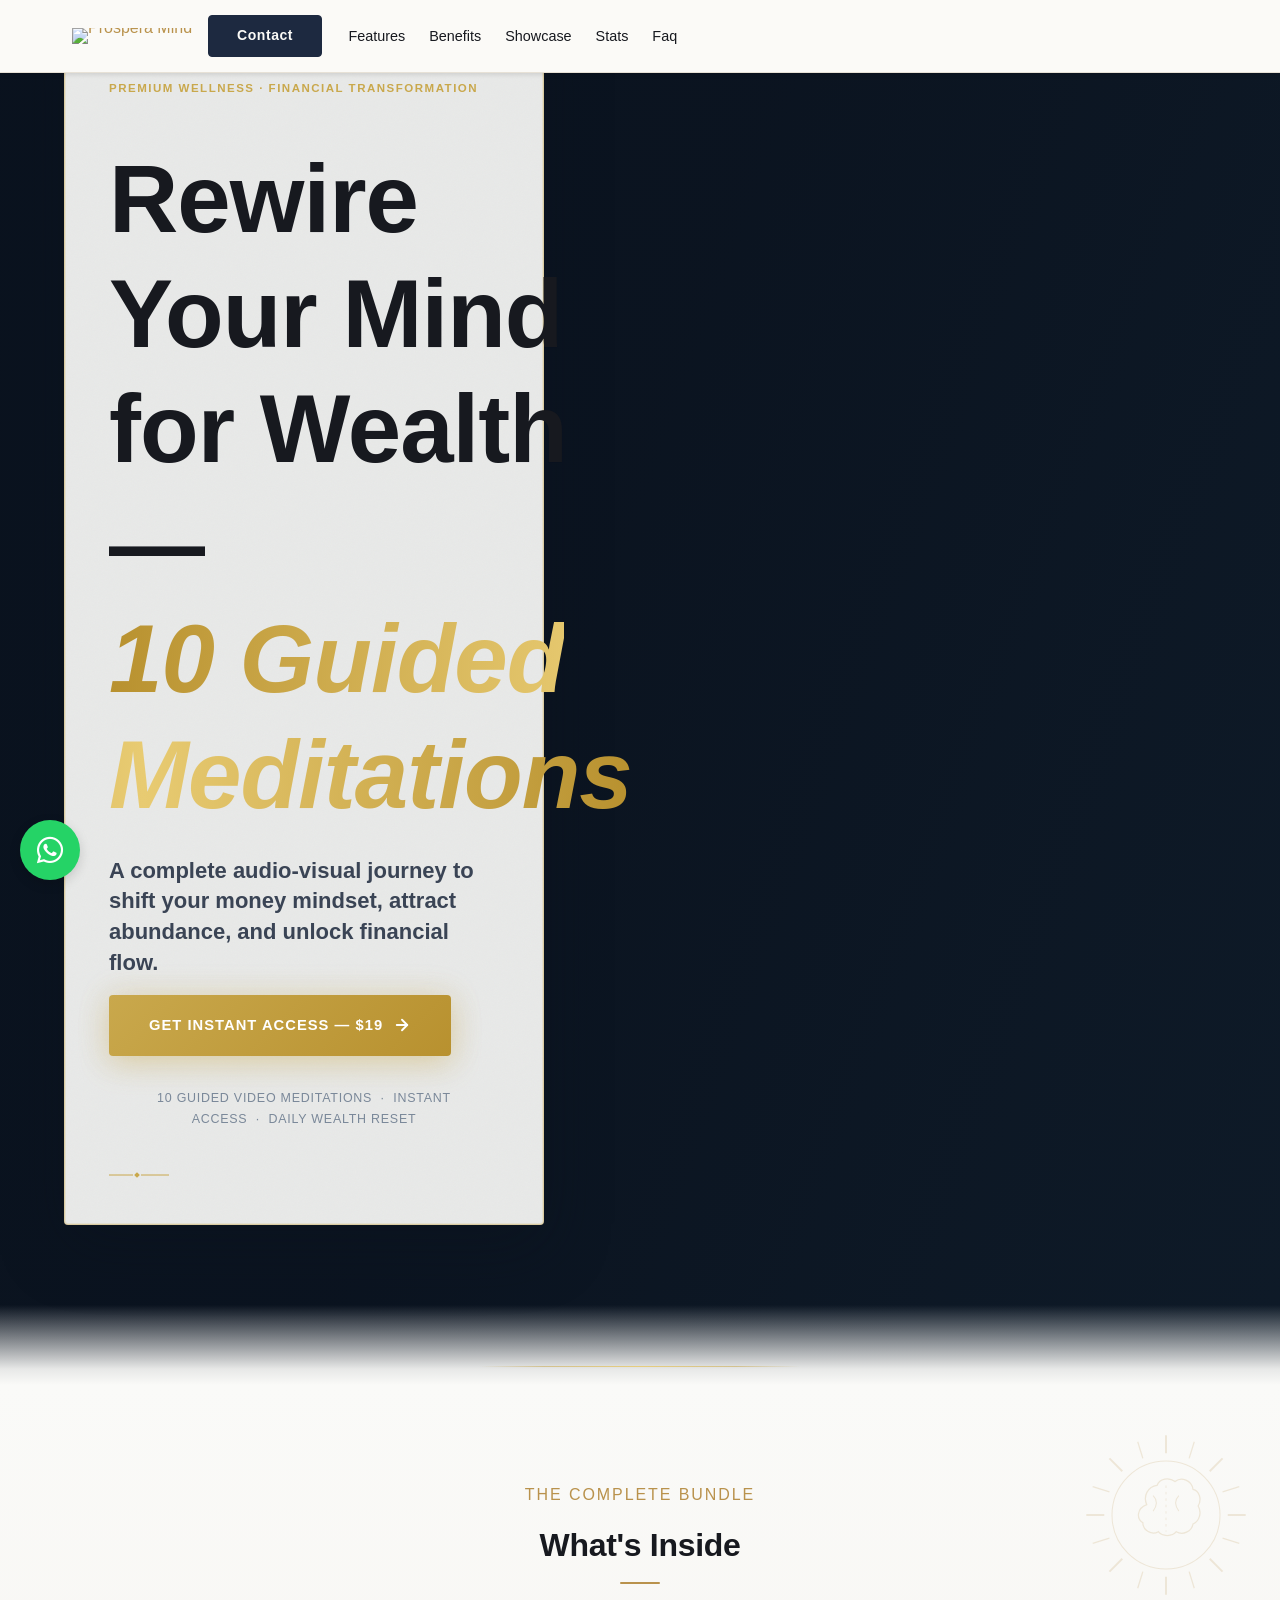
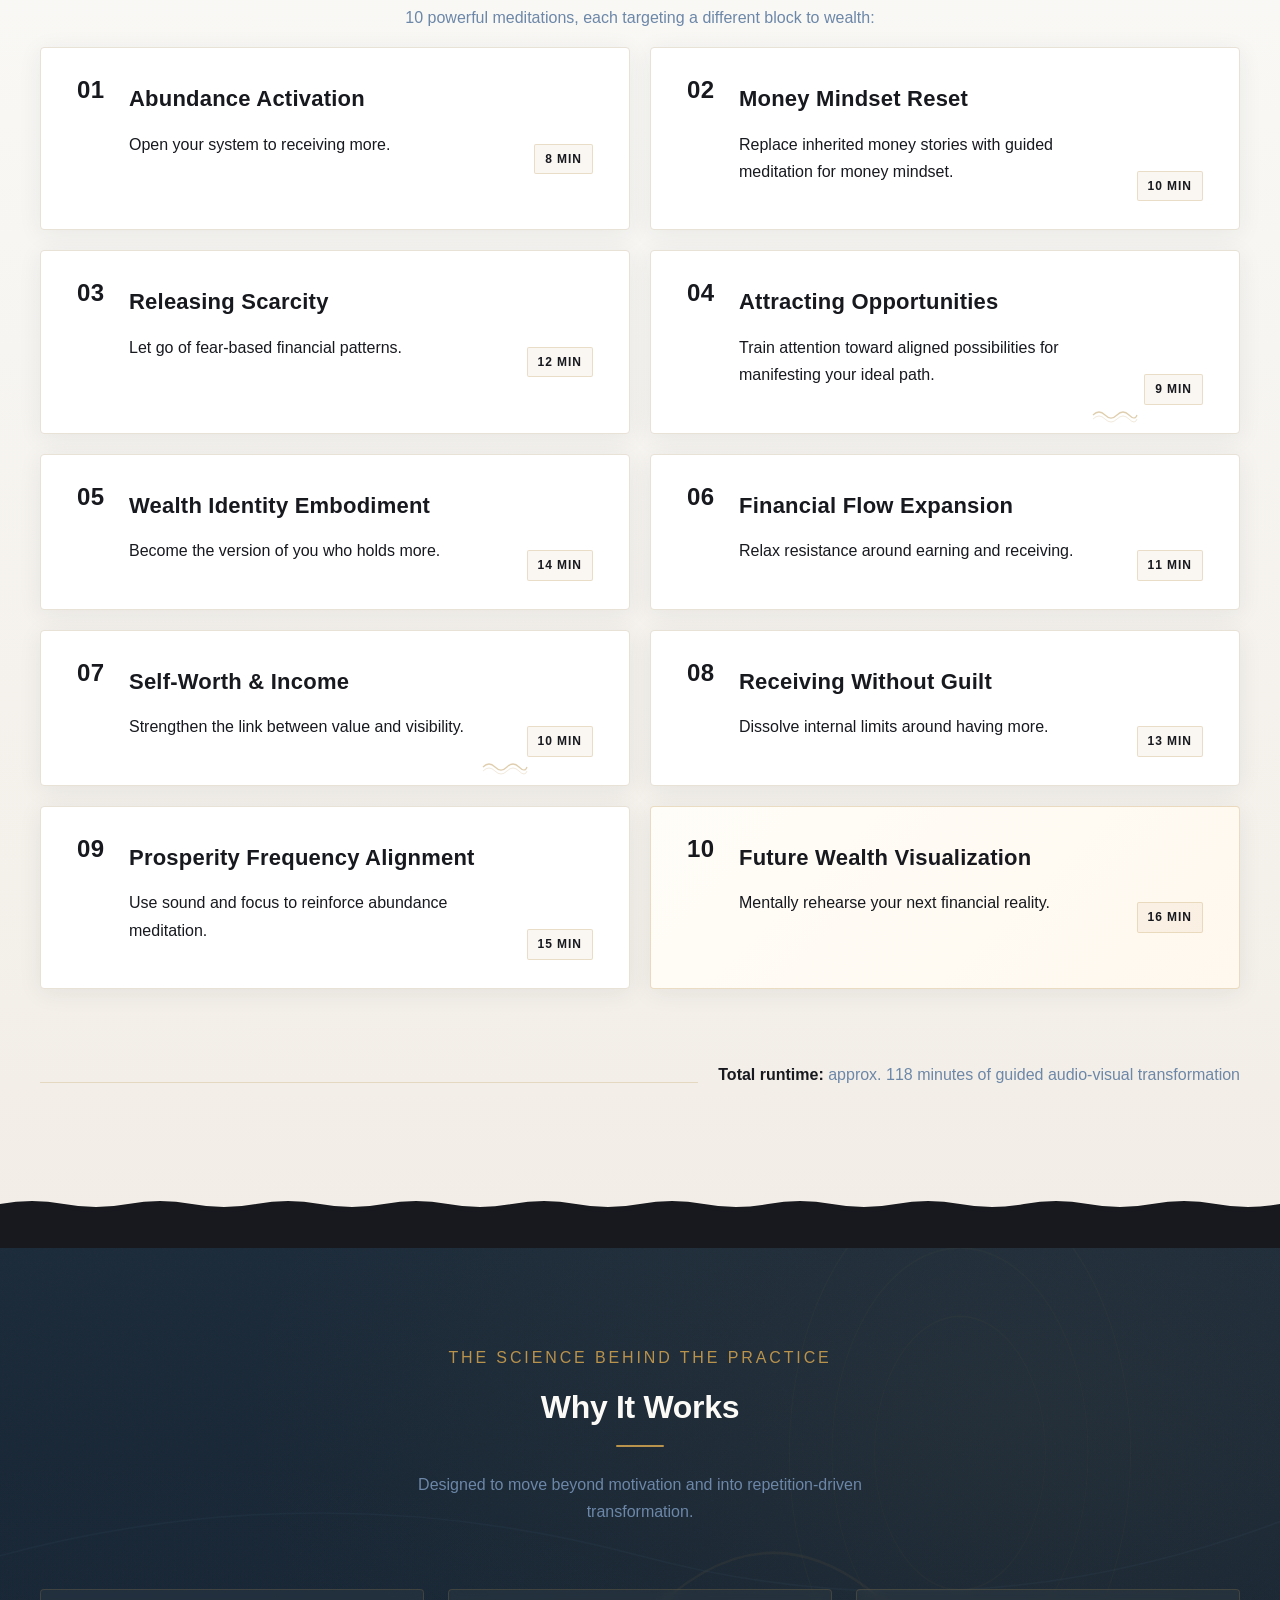
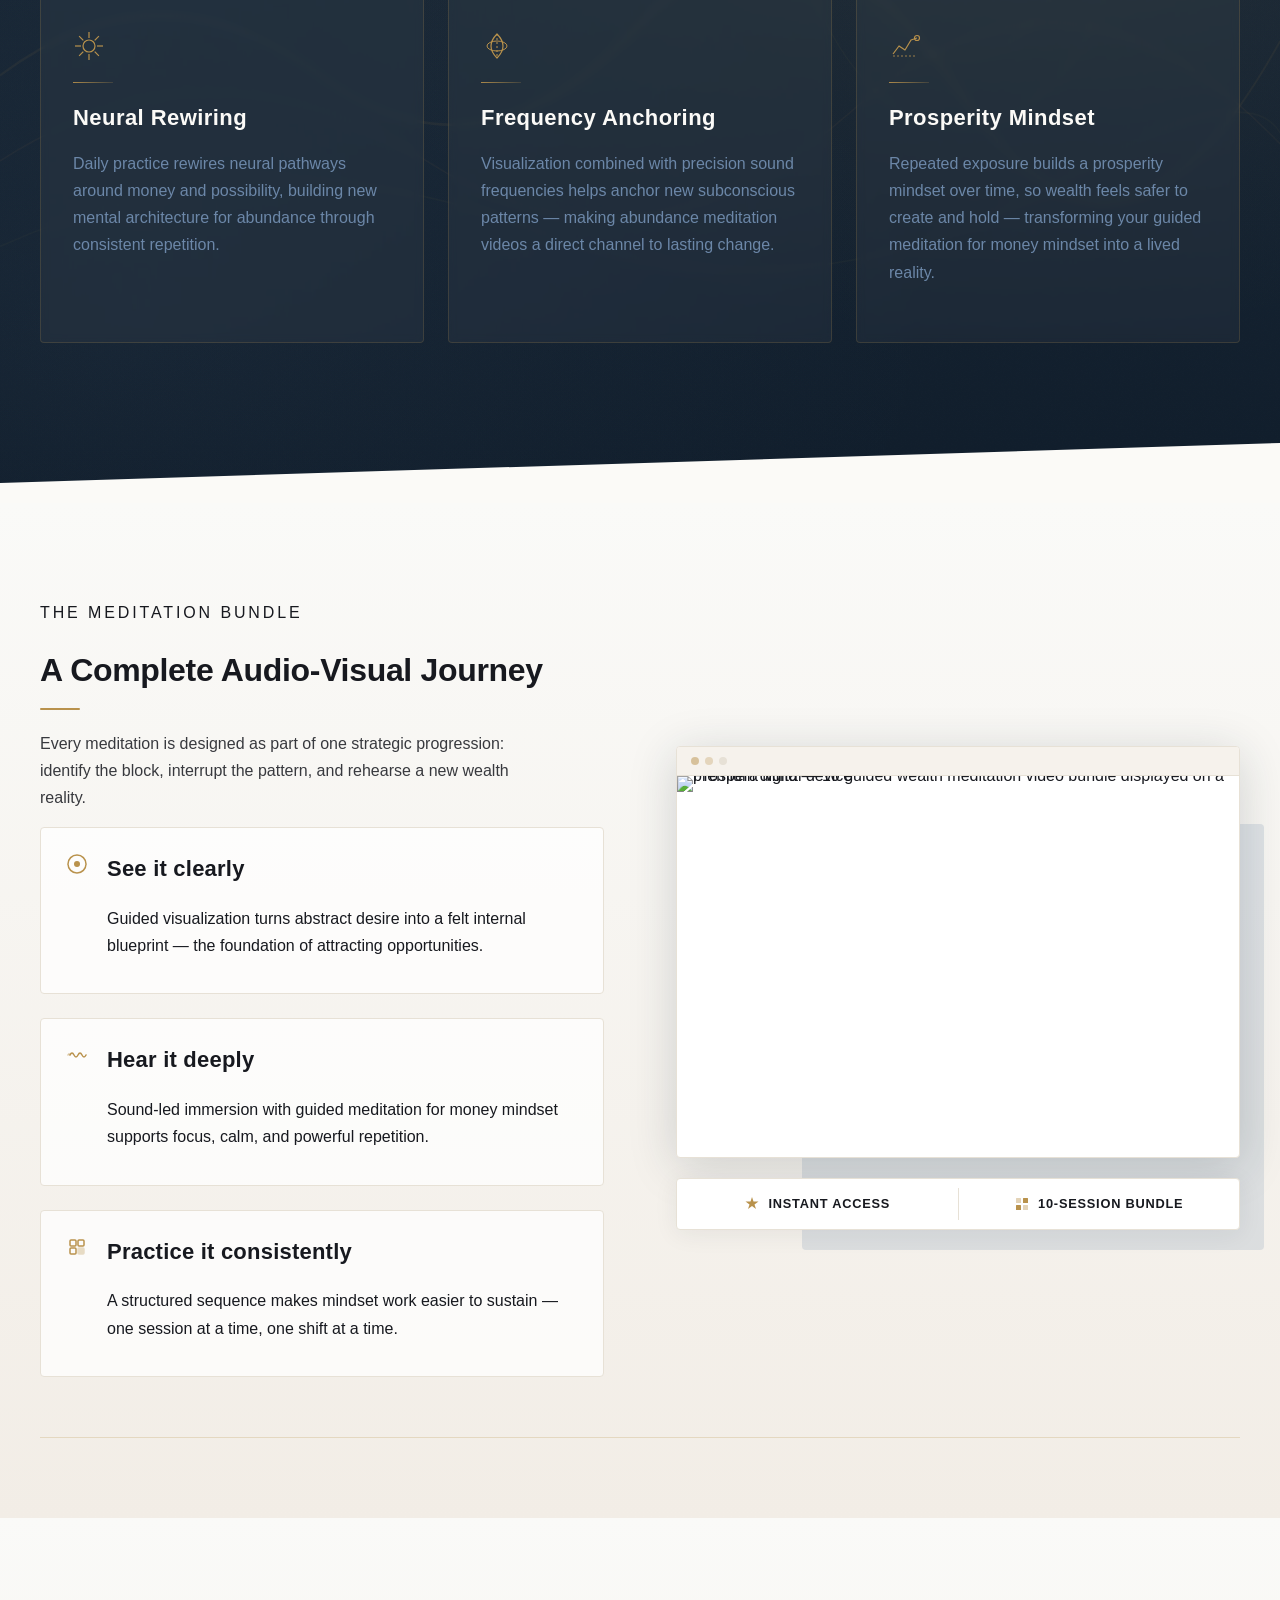
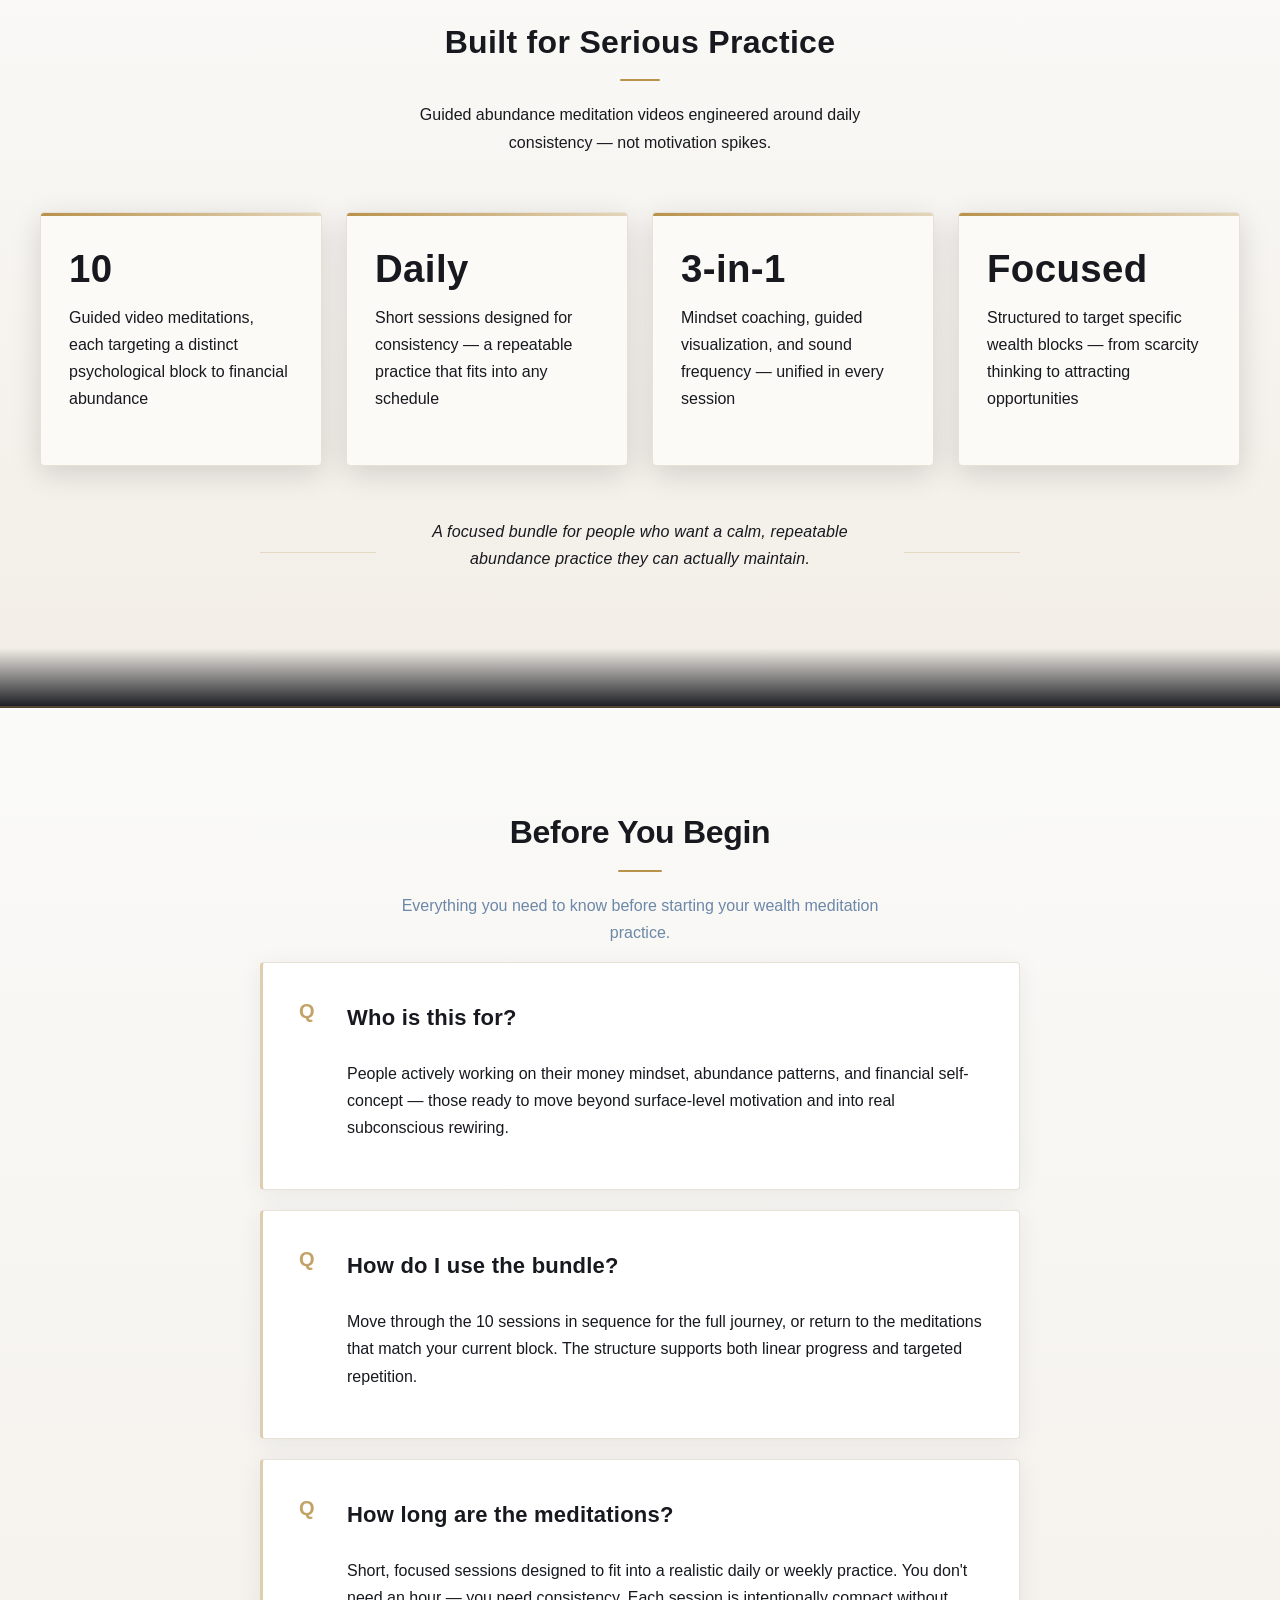
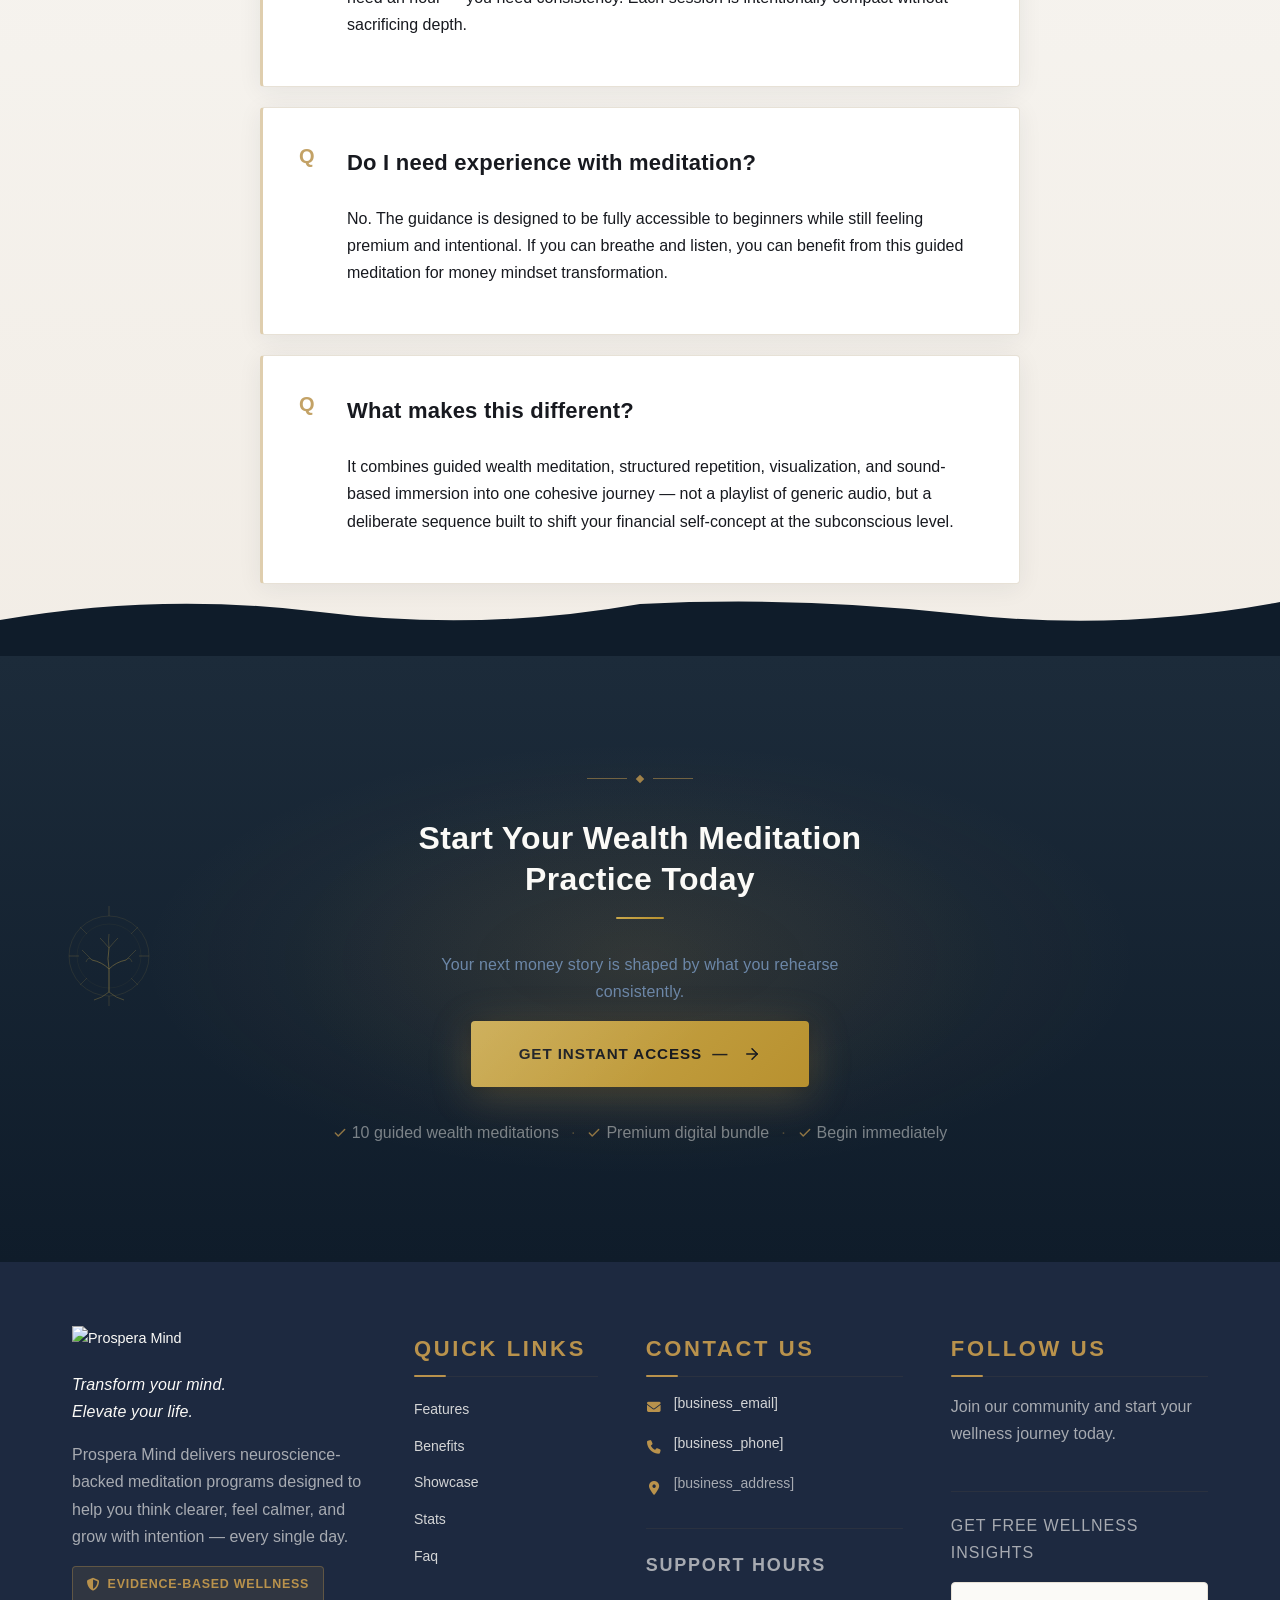
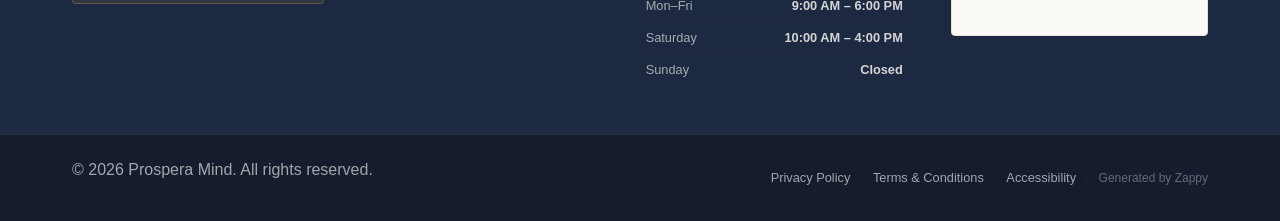
==== commit af94e751: "Background sync: Progressive GitHub Sync" ====
--- a/public/index.html
+++ b/public/index.html
@@ -1 +1 @@
-<!doctype html><html lang="en"><head><meta charset="UTF-8"><meta content="width=device-width,initial-scale=1" name="viewport"><meta content="index, follow" name="robots"><title>manifesting job — Prospera Mind</title><meta content="A premium digital wellness product offering a bundle of 10 guided wealth meditation videos designed to rewire the subconscious mind for financial abundance. The" name="description"><meta content="manifesting job, Attracting Opportunities, guided meditation for money mindset, abundance meditation videos" name="keywords"><link href="/assets/favicon.ico" rel="icon" type="image/x-icon"><link href="/assets/favicon-16x16.png" rel="icon" type="image/png" sizes="16x16"><link href="/assets/favicon-32x32.png" rel="icon" type="image/png" sizes="32x32"><link href="/assets/favicon-48x48.png" rel="icon" type="image/png" sizes="48x48"><link href="/assets/favicon-192x192.png" rel="icon" type="image/png" sizes="192x192"><link href="/assets/favicon-512x512.png" rel="icon" type="image/png" sizes="512x512"><link href="/assets/apple-touch-icon.png" rel="apple-touch-icon"><script>!function(){"use strict";var t="6196d710-2bc2-42ad-b493-50a3dfb09987",e="https://api.zappy5.com/api/analytics/track",a=18e5,n=2592e6,o=!0,i=!0,r=!0;var s=function(){var e="zappy_visitor_"+t,a=null;try{if(a=localStorage.getItem(e)){var o=JSON.parse(a),i=Date.now();if(i-o.created<n)return o.lastSeen=i,localStorage.setItem(e,JSON.stringify(o)),o.id}}catch(t){console.warn("Zappy Analytics: LocalStorage not available")}var r="zv_"+Date.now()+"_"+Math.random().toString(36).substr(2,9);try{localStorage.setItem(e,JSON.stringify({id:r,created:Date.now(),lastSeen:Date.now()}))}catch(t){}return r}(),c=function(){var e="zappy_session_"+t,n=null;try{if(n=sessionStorage.getItem(e)){var o=JSON.parse(n),i=Date.now();if(i-o.timestamp<a)return o.timestamp=i,sessionStorage.setItem(e,JSON.stringify(o)),o.id}}catch(t){console.warn("Zappy Analytics: SessionStorage not available")}var r="zs_"+Date.now()+"_"+Math.random().toString(36).substr(2,9);try{sessionStorage.setItem(e,JSON.stringify({id:r,timestamp:Date.now()}))}catch(t){}return r}();function l(a,n){n=n||{};var o={website_id:t,event_type:a,page_path:window.location.pathname,referrer:document.referrer||"direct",visitor_id:s,session_id:c,metadata:n};if(navigator.sendBeacon){var i=new Blob([JSON.stringify(o)],{type:"application/json"});navigator.sendBeacon(e,i)}else fetch(e,{method:"POST",headers:{"Content-Type":"application/json"},body:JSON.stringify(o),keepalive:!0}).catch(function(t){console.warn("Zappy Analytics: Failed to track event",t)})}o&&l("pageview",{title:document.title,url:window.location.href}),i&&document.addEventListener("click",function(t){var e=t.target;if("BUTTON"===e.tagName||e.closest("button")){var a="BUTTON"===e.tagName?e:e.closest("button");l("click",{element:"button",text:a.textContent.trim().substring(0,100),id:a.id||null,class:a.className||null})}else if("A"===e.tagName||e.closest("a")){var n="A"===e.tagName?e:e.closest("a");l("navigation",{element:"link",text:n.textContent.trim().substring(0,100),href:n.href,external:n.hostname!==window.location.hostname})}},!0),r&&document.addEventListener("submit",function(t){var e=t.target;l("form_submit",{form_id:e.id||null,form_name:e.name||null,form_action:e.action||null,form_method:e.method||"GET"})},!0);var d=Date.now();window.addEventListener("beforeunload",function(){l("page_unload",{time_on_page:Math.floor((Date.now()-d)/1e3),page_path:window.location.pathname})}),window.zappyAnalytics={track:l,getVisitorId:function(){return s},getSessionId:function(){return c}}}()</script><meta content="manifesting job — Prospera Mind" property="og:title"><meta content="A premium digital wellness product offering a bundle of 10 guided wealth meditation videos designed to rewire the subconscious mind for financial abundance. The" property="og:description"><meta content="summary_large_image" name="twitter:card"><meta content="manifesting job — Prospera Mind" name="twitter:title"><meta content="A premium digital wellness product offering a bundle of 10 guided wealth meditation videos designed to rewire the subconscious mind for financial abundance. The" name="twitter:description"><meta content="website" property="og:type"><meta content="en_US" property="og:locale"><link href="https://cdnjs.cloudflare.com/ajax/libs/font-awesome/6.4.0/css/all.min.css" rel="stylesheet"><style>.skip-link{position:absolute;top:0;left:0;transform:translateY(-200%);padding:12px 18px;background:var(--bg-dark,#1a1a1a);color:var(--text-light,#fff);font-weight:600;border-radius:0 0 8px 0;z-index:10000}.skip-link:focus{transform:none;outline:2px solid var(--ring,#fff);outline-offset:2px}:focus-visible{outline:2px solid var(--ring,currentColor);outline-offset:3px}</style><link href="/assets/favicon.ico" rel="icon" type="image/x-icon"><link href="/assets/favicon-16x16.png" rel="icon" type="image/png" sizes="16x16"><link href="/assets/favicon-32x32.png" rel="icon" type="image/png" sizes="32x32"><link href="/assets/favicon-48x48.png" rel="icon" type="image/png" sizes="48x48"><link href="/assets/favicon-192x192.png" rel="icon" type="image/png" sizes="192x192"><link href="/assets/favicon-512x512.png" rel="icon" type="image/png" sizes="512x512"><link href="/assets/apple-touch-icon.png" rel="apple-touch-icon"><link href="https://cdn.jsdelivr.net/npm/vanilla-cookieconsent@3/dist/cookieconsent.css" rel="stylesheet"><script src="https://cdn.jsdelivr.net/npm/vanilla-cookieconsent@3/dist/cookieconsent.umd.js"></script><script src="https://cdn.jsdelivr.net/gh/mickidum/acc_toolbar/acctoolbar/acctoolbar.min.js"></script><link href="/styles.css" rel="stylesheet"><style id="zappy-dropdown-submenu-styles">#navMenu li:has(.sub-menu),.nav-menu li:has(.sub-menu),.navbar li:has(.sub-menu),nav li:has(.sub-menu){position:relative}#navMenu .sub-menu,.nav-menu .sub-menu,.navbar .sub-menu,nav .sub-menu{display:block!important;position:absolute!important;top:100%;left:0;min-width:220px;background:#fff;border-radius:8px;box-shadow:0 8px 25px rgba(0,0,0,.15);padding:8px 0;opacity:0;visibility:hidden;transform:translateY(10px);transition:all .3s ease;z-index:1000;list-style:none;pointer-events:none}#navMenu li:hover>.sub-menu,.nav-menu li:hover>.sub-menu,.navbar li:hover>.sub-menu,nav li:hover>.sub-menu{opacity:1!important;visibility:visible!important;transform:translateY(0)!important;pointer-events:auto!important}.sub-menu li{list-style:none;margin:0;padding:0}.sub-menu a{display:block!important;padding:10px 16px!important;color:var(--text-dark,#333)!important;font-weight:500;text-decoration:none;white-space:nowrap;transition:background-color .2s}.sub-menu .zappy-nav-child>a{padding-left:28px!important;font-size:.9em!important;opacity:.85!important}[dir=rtl] .sub-menu .zappy-nav-child>a,html[lang=ar] .sub-menu .zappy-nav-child>a,html[lang=he] .sub-menu .zappy-nav-child>a{padding-left:10px!important;padding-right:28px!important}.sub-menu .zappy-nav-parent>a{font-weight:600!important}.sub-menu a:hover{background-color:#f5f5f5}[dir=rtl] .nav-menu .sub-menu,[dir=rtl] .navbar .sub-menu,[dir=rtl] nav .sub-menu,html[lang=ar] .nav-menu .sub-menu,html[lang=ar] .navbar .sub-menu,html[lang=ar] nav .sub-menu,html[lang=he] .nav-menu .sub-menu,html[lang=he] .navbar .sub-menu,html[lang=he] nav .sub-menu{left:auto!important;right:0!important}.sub-menu:empty,.sub-menu:not(:has(li)):not(:has(> a)),.sub-menu:not(:has(li:not(.zappy-hidden-menu-item))):not(:has(> a)){display:none!important;opacity:0!important;visibility:hidden!important;pointer-events:none!important}li:has(.menu-group-title):hover>.sub-menu{opacity:1!important;visibility:visible!important;transform:translateY(0)!important;pointer-events:auto!important}#navMenu>li>.menu-group-title,.nav-menu>li>.menu-group-title{display:inline-block;padding:.5rem 1rem;cursor:default;user-select:none}@media (max-width:768px){#navMenu .sub-menu,.nav-menu .sub-menu,.navbar .sub-menu,nav .sub-menu{position:static!important;transform:none!important;box-shadow:none!important;background:0 0!important;max-height:0;overflow:hidden;opacity:0;visibility:hidden;transition:max-height .3s ease,opacity .3s ease;padding:0!important;border-radius:0!important}#navMenu .sub-menu.mobile-expanded,.nav-menu .sub-menu.mobile-expanded,.navbar .sub-menu.mobile-expanded{max-height:none!important;overflow-y:visible!important;opacity:1!important;visibility:visible!important;padding:8px 0 8px 16px!important}[dir=rtl] .sub-menu.mobile-expanded,html[lang=he] .sub-menu.mobile-expanded{padding:8px 16px 8px 0!important}#navMenu li:hover>.sub-menu,.nav-menu li:hover>.sub-menu,.navbar li:hover>.sub-menu,nav li:hover>.sub-menu{opacity:0;visibility:hidden;pointer-events:none}#navMenu li>.sub-menu.mobile-expanded,.nav-menu li>.sub-menu.mobile-expanded,.navbar li>.sub-menu.mobile-expanded,nav li>.sub-menu.mobile-expanded{opacity:1!important;visibility:visible!important;pointer-events:auto!important}#navMenu li:has(.sub-menu),.nav-menu li:has(.sub-menu),.navbar li:has(.sub-menu),nav li:has(.sub-menu){display:flex!important;flex-wrap:wrap!important;align-items:center!important;position:relative!important;min-height:44px!important}#navMenu li:has(.sub-menu)>a,.nav-menu li:has(.sub-menu)>a,.navbar li:has(.sub-menu)>a,nav li:has(.sub-menu)>a{flex:1!important;min-width:0!important}#navMenu li:has(.sub-menu)>.menu-group-title,.nav-menu li:has(.sub-menu)>.menu-group-title,.navbar li:has(.sub-menu)>.menu-group-title,nav li:has(.sub-menu)>.menu-group-title{flex:1!important;min-width:0!important;padding:0!important;line-height:inherit!important}#navMenu li:has(.sub-menu)>.sub-menu,.nav-menu li:has(.sub-menu)>.sub-menu,.navbar li:has(.sub-menu)>.sub-menu,nav li:has(.sub-menu)>.sub-menu{flex-basis:100%!important;width:100%!important}#navMenu li:has(.sub-menu)>a [class*=arrow],#navMenu li:has(.sub-menu)>a [class*=chevron],.nav-menu li:has(.sub-menu)>a .fa-angle-down,.nav-menu li:has(.sub-menu)>a .fa-chevron-down,.nav-menu li:has(.sub-menu)>a [class*=arrow],.nav-menu li:has(.sub-menu)>a [class*=chevron],nav li:has(.sub-menu)>a [class*=arrow],nav li:has(.sub-menu)>a [class*=chevron]{display:none!important;visibility:hidden!important}.mobile-submenu-toggle{display:flex!important;align-items:center!important;justify-content:center!important;width:44px!important;height:auto!important;background:0 0!important;border:none!important;cursor:pointer!important;color:var(--text-dark)!important;position:static!important;flex-shrink:0!important;align-self:stretch!important;z-index:2!important;padding:0!important;margin:0!important}.mobile-submenu-toggle::after{content:''!important;width:0!important;height:0!important;border-left:6px solid transparent!important;border-right:6px solid transparent!important;border-top:7px solid currentColor!important;transition:transform .3s ease!important}.mobile-submenu-toggle.expanded::after{transform:rotate(180deg)!important}.sub-menu a{padding:10px 0!important;display:block!important;color:var(--text-dark)!important;white-space:normal!important}.sub-menu .zappy-nav-child>a{padding-left:28px!important;font-size:.9em!important;opacity:.85!important}[dir=rtl] .sub-menu .zappy-nav-child>a,html[lang=ar] .sub-menu .zappy-nav-child>a,html[lang=he] .sub-menu .zappy-nav-child>a{padding-left:0!important;padding-right:28px!important}.sub-menu .zappy-nav-parent>a{font-weight:600!important}#navMenu.active,.nav-menu.active{max-width:100vw!important;overflow-x:hidden!important;box-sizing:border-box!important}.navbar .sub-menu li a,.zappy-products-dropdown .sub-menu a,nav.navbar .sub-menu li a{color:var(--text-dark)!important}}@media (min-width:769px){.mobile-submenu-toggle{display:none!important}}</style><style id="zappy-widget-visibility">html[dir=rtl] .whatsapp-float{right:20px!important;left:auto!important}html:not([dir]) .whatsapp-float,html[dir=ltr] .whatsapp-float{left:20px!important;right:auto!important}html[dir=rtl] #mic-access-tool-general-button,html[dir=rtl] #mic-init-access-tool #mic-access-tool-general-button,html[dir=rtl] #mic-init-access-tool .mic-access-tool-general-button,html[dir=rtl] ._access-icon,html[dir=rtl] .mic-access-tool-general-button{left:20px!important;right:auto!important}html:not([dir]) #mic-access-tool-general-button,html:not([dir]) #mic-init-access-tool #mic-access-tool-general-button,html:not([dir]) #mic-init-access-tool .mic-access-tool-general-button,html:not([dir]) ._access-icon,html:not([dir]) .mic-access-tool-general-button,html[dir=ltr] #mic-access-tool-general-button,html[dir=ltr] #mic-init-access-tool #mic-access-tool-general-button,html[dir=ltr] #mic-init-access-tool .mic-access-tool-general-button,html[dir=ltr] ._access-icon,html[dir=ltr] .mic-access-tool-general-button{right:20px!important;left:auto!important}@media (max-width:768px){.whatsapp-float{display:flex!important}}@media (min-width:769px){.whatsapp-float{display:flex!important}}@media (max-width:768px){#mic-access-tool-general-button,#mic-init-access-tool #mic-access-tool-general-button,#mic-init-access-tool .mic-access-tool-general-button,._access-icon,.mic-access-tool-general-button{display:flex!important;visibility:visible!important;opacity:1!important;pointer-events:auto!important}#mic-access-tool-box.opened-mic-access-tool,#mic-init-access-tool #mic-access-tool-box.opened-mic-access-tool,.mic-access-tool-box.opened-mic-access-tool{visibility:visible!important;opacity:1!important;pointer-events:auto!important}}@media (min-width:769px){#mic-access-tool-general-button,#mic-init-access-tool #mic-access-tool-general-button,#mic-init-access-tool .mic-access-tool-general-button,._access-icon,.mic-access-tool-general-button{display:flex!important;visibility:visible!important;opacity:1!important;pointer-events:auto!important}#mic-access-tool-box.opened-mic-access-tool,#mic-init-access-tool #mic-access-tool-box.opened-mic-access-tool,.mic-access-tool-box.opened-mic-access-tool{visibility:visible!important;opacity:1!important;pointer-events:auto!important}}</style></head><body><a href="#main" class="skip-link">Skip to main content</a><nav class="navbar"><button aria-label="Menu" class="mobile-toggle" id="mobileToggle"><svg viewBox="0 0 24 24" fill="none" height="24" width="24" class="hamburger-icon"><path d="M3 12h18M3 6h18M3 18h18" stroke="currentColor" stroke-width="2" stroke-linecap="round"></path></svg> <svg viewBox="0 0 24 24" fill="none" height="24" width="24" class="close-icon" style="display:none"><path d="M18 6L6 18M6 6l12 12" stroke="currentColor" stroke-width="2" stroke-linecap="round"></path></svg></button> <button aria-label="Call" class="phone-header-btn" data-phone="[business_phone]"><svg viewBox="0 0 24 24" fill="currentColor" height="20" width="20"><path d="M22 16.92v3a2 2 0 0 1-2.18 2 19.79 19.79 0 0 1-8.63-3.07 19.5 19.5 0 0 1-6-6 19.79 19.79 0 0 1-3.07-8.67A2 2 0 0 1 4.11 2h3a2 2 0 0 1 2 1.72 12.84 12.84 0 0 0 .7 2.81 2 2 0 0 1-.45 2.11L8.09 9.91a16 16 0 0 0 6 6l1.27-1.27a2 2 0 0 1 2.11-.45 12.84 12.84 0 0 0 2.81.7A2 2 0 0 1 22 16.92z"></path></svg></button><div class="nav-container"><div class="nav-brand"><a href="/" class="logo-link"><img alt="Prospera Mind" src="/assets/site-home-image-1.webp" class="logo"></a></div><ul class="nav-menu" id="navMenu"><li><a href="#features">Features</a></li><li><a href="#benefits">Benefits</a></li><li><a href="#showcase">Showcase</a></li><li><a href="#stats">Stats</a></li><li><a href="#faq">Faq</a></li></ul><div class="nav-cta-container"><a href="#cta" class="nav-cta-btn">Contact</a></div></div></nav><script>window.addEventListener("load",function(){const e=document.querySelector(".navbar, nav, header");if(!e)return void console.log("[Navbar] Navbar element not found");let t=document.getElementById("mobileToggle")||document.querySelector(".mobile-toggle")||document.querySelector(".hamburger")||document.querySelector(".hamburger-menu")||document.querySelector(".menu-toggle")||document.querySelector(".burger-menu")||document.querySelector('[aria-label="Menu"]')||document.querySelector('[aria-label="תפריט"]');const n=document.querySelector(".phone-header-btn"),o=window.getComputedStyle(e);let r=o.backgroundColor;if(console.log("[Navbar] Initial navbar background:",r),"transparent"===r||"rgba(0, 0, 0, 0)"===r||r.startsWith("rgba")&&r.includes(", 0)")){const e=o.backgroundImage;if(e&&"none"!==e)console.log("[Navbar] Navbar has background image/gradient, using dark text"),r="rgb(240, 240, 240)";else{const e=window.getComputedStyle(document.body).backgroundColor;console.log("[Navbar] Navbar transparent, using body background:",e),r=e}}const a=r.match(/\d+/g);if(a&&a.length>=3){const e=(.299*parseInt(a[0])+.587*parseInt(a[1])+.114*parseInt(a[2]))/255;console.log("[Navbar] Mobile button colors preserved from Claude CSS (luminance:",e.toFixed(2)+")");const o=document.createElement("style");o.id="zappy-mobile-nav-fix";document.documentElement.lang;document.documentElement.dir,o.textContent='\n        /* Hide mobile buttons on desktop, show only on mobile */\n        @media (min-width: 769px) {\n          .mobile-toggle,\n          .phone-header-btn {\n            display: none !important;\n          }\n        }\n        \n        /* Show and position mobile buttons correctly on mobile */\n        @media (max-width: 768px) {\n          .navbar,\n          nav.navbar {\n            min-height: 70px !important;\n          }\n\n          .mobile-toggle,\n          .phone-header-btn {\n            position: absolute !important;\n            top: 0 !important;\n            bottom: 0 !important;\n            margin-top: auto !important;\n            margin-bottom: auto !important;\n            transform: none !important;\n            z-index: 1001 !important;\n            display: flex !important;\n            align-items: center !important;\n            justify-content: center !important;\n            width: 36px !important;\n            height: 36px !important;\n            border-radius: 50% !important;\n            border: none !important;\n            cursor: pointer !important;\n            padding: 6px !important;\n            background: none !important;\n            color: var(--nav-text, var(--text-dark)) !important;\n            touch-action: manipulation !important;\n            -webkit-tap-highlight-color: transparent !important;\n          }\n\n          html[data-zappy-site-type="ecommerce"] .phone-header-btn,\n          body[data-zappy-site-type="ecommerce"] .phone-header-btn,\n          html[data-zappy-site-type="ecommerce"] header .phone-header-btn,\n          html[data-zappy-site-type="ecommerce"] nav .phone-header-btn {\n            display: none !important;\n            visibility: hidden !important;\n            width: 0 !important;\n            height: 0 !important;\n            min-width: 0 !important;\n            overflow: hidden !important;\n          }\n          \n          /* LTR positioning (default): hamburger LEFT, phone RIGHT */\n          html:not([dir="rtl"]):not([lang="he"]):not([lang="ar"]) .mobile-toggle,\n          html[dir="ltr"] .mobile-toggle {\n            left: 12px !important;\n            right: auto !important;\n          }\n          html:not([dir="rtl"]):not([lang="he"]):not([lang="ar"]) .phone-header-btn,\n          html[dir="ltr"] .phone-header-btn {\n            right: 12px !important;\n            left: auto !important;\n          }\n          \n          /* RTL positioning: hamburger RIGHT, phone LEFT */\n          html[dir="rtl"] .mobile-toggle,\n          html[lang="he"] .mobile-toggle,\n          html[lang="ar"] .mobile-toggle {\n            right: 12px !important;\n            left: auto !important;\n          }\n          html[dir="rtl"] .phone-header-btn,\n          html[lang="he"] .phone-header-btn,\n          html[lang="ar"] .phone-header-btn {\n            left: 12px !important;\n            right: auto !important;\n          }\n          \n          /* CRITICAL: Ensure nav-container has min-height on mobile */\n          /* All children are positioned absolutely/fixed on mobile, so height:auto collapses to 0 */\n          .nav-container {\n            min-height: 70px !important;\n            position: relative !important;\n          }\n          \n          /* Ensure SVG icons are properly sized and inherit color */\n          .mobile-toggle svg,\n          .phone-header-btn svg {\n            width: 24px !important;\n            height: 24px !important;\n            /* Don\'t force display - let JavaScript control hamburger/close toggle */\n          }\n          \n          /* Reset nav-cta-container on mobile - remove desktop box-shadow/padding */\n          /* that creates a visible ghost box when CTA button is hidden */\n          .nav-cta-container {\n            box-shadow: none !important;\n            padding: 0 !important;\n          }\n          \n          /* Hide nav-cta-container entirely on mobile when there\'s no lang-switcher */\n          /* (only the CTA button is inside, and it\'s hidden on mobile) */\n          .nav-cta-container:not(:has(.lang-switcher)) {\n            display: none !important;\n          }\n          \n          /* CRITICAL: Prevent hero image fade gradient from bleeding over headline text */\n          /* The .image-fade-gradient has bottom: -30px (extends below parent) */\n          /* On mobile stacked layout, this overlaps the h1 text below the image */\n          .hero-image-column {\n            overflow: hidden !important;\n          }\n          .image-fade-gradient {\n            bottom: 0 !important;\n          }\n          \n          /* Hide desktop language switcher on mobile - hamburger menu handles it */\n          /* High specificity to override stored CSS */\n          .lang-switcher,\n          .nav-cta-container .lang-switcher,\n          .nav-container .lang-switcher,\n          .navbar .lang-switcher,\n          .navbar .nav-cta-container .lang-switcher {\n            display: none !important;\n          }\n        }\n      ';const r=document.getElementById("zappy-mobile-nav-fix");r&&r.remove(),document.head.appendChild(o),console.log("[Navbar] Critical CSS injected for mobile nav positioning");const i=window.innerWidth<=768;if(t){const e=t.querySelector(".hamburger-icon"),n=t.querySelector(".close-icon");e&&(e.style.setProperty("width","24px","important"),e.style.setProperty("height","24px","important"),e.style.setProperty("display","block","important")),n&&(n.style.setProperty("width","24px","important"),n.style.setProperty("height","24px","important"),n.style.setProperty("display","none","important")),i?(t.style.setProperty("position","absolute","important"),t.style.setProperty("top","0","important"),t.style.setProperty("bottom","0","important"),t.style.setProperty("margin-top","auto","important"),t.style.setProperty("margin-bottom","auto","important"),t.style.setProperty("transform","none","important"),t.style.setProperty("z-index","1001","important"),t.style.removeProperty("left"),t.style.removeProperty("right"),console.log("[Navbar] Mobile toggle positioning applied (mobile viewport)")):(t.style.removeProperty("position"),t.style.removeProperty("top"),t.style.removeProperty("transform"),t.style.removeProperty("z-index"),t.style.removeProperty("left"),t.style.removeProperty("right"),console.log("[Navbar] Desktop viewport - cleared mobile toggle inline positioning"))}if(n){const e=n.querySelector("svg");e&&(e.style.width="24px",e.style.height="24px",e.setAttribute("width","24"),e.setAttribute("height","24")),i?(n.style.setProperty("position","absolute","important"),n.style.setProperty("top","0","important"),n.style.setProperty("bottom","0","important"),n.style.setProperty("margin-top","auto","important"),n.style.setProperty("margin-bottom","auto","important"),n.style.setProperty("transform","none","important"),n.style.setProperty("z-index","1001","important"),n.style.removeProperty("left"),n.style.removeProperty("right"),console.log("[Navbar] Phone button positioning applied (mobile viewport)")):(n.style.removeProperty("position"),n.style.removeProperty("top"),n.style.removeProperty("transform"),n.style.removeProperty("z-index"),n.style.removeProperty("left"),n.style.removeProperty("right"),console.log("[Navbar] Desktop viewport - cleared phone button inline positioning"))}}else console.log("[Navbar] Could not parse background color:",r);t=document.getElementById("mobileToggle")||document.querySelector(".mobile-toggle")||document.querySelector(".hamburger")||document.querySelector(".hamburger-menu")||document.querySelector(".menu-toggle")||document.querySelector(".burger-menu")||document.querySelector('[aria-label="Menu"]')||document.querySelector('[aria-label="תפריט"]');const i=document.getElementById("navMenu")||document.querySelector(".nav-menu")||document.querySelector(".nav-links")||document.querySelector("nav ul:not(.submenu)");if(!t||!i)return void console.log("[Navbar] Mobile toggle or menu not found:",{toggle:!!t,menu:!!i});i.id||(i.id="navMenu"),console.log("[Navbar] Initializing mobile menu...");const l=t.cloneNode(!0);t.parentNode.replaceChild(l,t);var s=0;function p(e){var t=Date.now();t-s<300||(s=t,function(e){e.preventDefault(),e.stopPropagation();const t=l.querySelector(".hamburger-icon"),n=l.querySelector(".close-icon");i.classList.contains("active")?(i.classList.remove("active"),t&&t.style.setProperty("display","block","important"),n&&n.style.setProperty("display","none","important"),document.body.style.overflow="",console.log("[Navbar] Menu closed")):(i.classList.add("active"),t&&t.style.setProperty("display","none","important"),n&&n.style.setProperty("display","block","important"),document.body.style.overflow="hidden",console.log("[Navbar] Menu opened"))}(e))}l.addEventListener("click",p),l.addEventListener("touchend",p),i.querySelectorAll("a").forEach(function(e){e.addEventListener("click",function(){if("#"===this.getAttribute("href"))return;const e=l.querySelector(".hamburger-icon"),t=l.querySelector(".close-icon");i.classList.remove("active"),e&&e.style.setProperty("display","block","important"),t&&t.style.setProperty("display","none","important"),document.body.style.overflow="",console.log("[Navbar] Menu closed (link clicked)")})});var m=i.querySelectorAll(".dropdown-toggle");m.forEach(function(e){e.addEventListener("click",function(e){e.preventDefault(),e.stopPropagation();var t=this.closest(".nav-dropdown");t&&(t.parentNode.querySelectorAll(".nav-dropdown.open").forEach(function(e){e!==t&&e.classList.remove("open")}),t.classList.toggle("open"),console.log("[Navbar] Dropdown toggled:",t.classList.contains("open")?"open":"closed"))})}),document.addEventListener("click",function(e){e.target.closest(".nav-dropdown")||document.querySelectorAll(".nav-dropdown.open").forEach(function(e){e.classList.remove("open")})}),console.log("[Navbar] Dropdown handlers initialized for "+m.length+" dropdowns"),n&&n.addEventListener("click",function(){const e=document.querySelectorAll('a[href^="tel:"]'),t=e.length>0?e[0].getAttribute("href").replace("tel:",""):"[business_phone]";window.location.href="tel:"+t,console.log("[Navbar] Phone button clicked")}),console.log("[Navbar] Mobile menu initialized successfully")})</script><main id="main"><section class="home-hero-section" data-band-index="0" data-layout-spec="Home-hero" id="hero" data-hero-type="fullscreen-scrim"><div class="home-hero-bg"><div data-element-id="img-1779021820663-qwprhrzsh" data-element-type="image" data-zappy-wrapper-margins-applied="true" data-zappy-zoom-clip="true" data-zappy-zoom-wrapper="true" data-zappy-zoom-wrapper-align="center" data-zappy-zoom-wrapper-width-mode="full" style="position:absolute !important;top:0px !important;left:0px !important;width:100% !important;height:100% !important;max-width:none !important;margin-left:0px !important;margin-right:0px !important;display:block !important;z-index:1 !important;overflow:hidden !important"><img alt="Cinematic luxury meditation environment with deep navy and gold ambient lighting" src="/assets/site-home-hero-image-1-1779022518604-dr6qcs.webp?v=1779022520742" data-context="Cinematic luxury wellness meditation environment: a deep navy-black room with soft warm amber and gold ambient lighting, premium meditation cushion or chair in foreground, abstract golden light particles or bokeh floating in air, moody atmospheric depth, no people, evokes financial abundance and inner transformation, editorial photography style, ultra premium feel" data-placeholder="home-hero-image-1" height="700" width="1200" data-element-id="img-1779021820663-qwprhrzsh" data-element-type="image" data-hero-background="true" data-hero-bg="true" data-zappy-object-position="50% 50%" data-zappy-zoom="1" fetchpriority="high" style="object-position:50% 50% !important;object-fit:cover !important;width:100% !important;height:100% !important;margin:0px !important;position:absolute !important;left:0% !important;top:0% !important;max-width:none !important;max-height:none !important;display:block !important"></div></div><div class="home-hero-scrim" aria-hidden="true"></div><div class="home-hero-container"><article class="home-hero-card"><grammarly-extension class="dnXmp" data-grammarly-shadow-root="true" style="position:absolute;top:-1px;left:-1px;pointer-events:none;--rem:16"></grammarly-extension><grammarly-extension class="dnXmp" data-grammarly-shadow-root="true" style="position:absolute;top:-1px;left:-1px;pointer-events:none;--rem:16"></grammarly-extension><grammarly-extension class="dnXmp" data-grammarly-shadow-root="true" style="position:absolute;top:-1px;left:-1px;pointer-events:none;--rem:16"></grammarly-extension><grammarly-extension class="dnXmp" data-grammarly-shadow-root="true" style="position:absolute;top:-1px;left:-1px;pointer-events:none;--rem:16"></grammarly-extension><div class="home-hero-rule-top" aria-hidden="true"><svg viewBox="0 0 60 10" fill="none" height="10" width="60" aria-hidden="true" xmlns="http://www.w3.org/2000/svg" data-no-icon-edit="true"><line x1="0" x2="24" y1="5" y2="5" stroke="#C9A84C" stroke-width="1"></line><rect height="4" width="4" x="26" y="3" fill="#C9A84C" transform="rotate(45 28 5)"></rect><line x1="32" x2="60" y1="5" y2="5" stroke="#C9A84C" stroke-width="1"></line></svg></div><p><span class="home-hero-label">Premium Wellness · Financial Transformation</span></p><h1 class="home-hero-h1"></h1><h2></h2><h2>Rewire Your Mind<br>for Wealth -<br><em>10 Guided Meditations</em></h2><h3 class="home-hero-subtitle">A complete audio-visual journey to shift your money mindset, attract abundance, and unlock financial flow.</h3><p><a href="#get-access" class="btn-primary home-hero-cta" data-element-id="btn-1779021820652-n5pilj5du" data-element-type="button" data-native-element="true" style="outline:none">Get Instant Access — $19<svg viewBox="0 0 24 24" fill="none" height="18" width="18" aria-hidden="true" data-element-type="icon" data-icon-type="svg" stroke="currentColor" stroke-linecap="round" stroke-linejoin="round" stroke-width="2.5"><line x1="5" x2="19" y1="12" y2="12"></line><polyline points="12 5 19 12 12 19"></polyline></svg></a></p><p class="home-hero-microcopy">10 guided video meditations&nbsp;&nbsp;·&nbsp;&nbsp;Instant access&nbsp;&nbsp;·&nbsp;&nbsp;Daily wealth reset</p><div class="home-hero-rule-bottom" aria-hidden="true"><svg viewBox="0 0 60 10" fill="none" height="10" width="60" aria-hidden="true" xmlns="http://www.w3.org/2000/svg" data-no-icon-edit="true"><line x1="0" x2="24" y1="5" y2="5" stroke="#C9A84C" stroke-width="1"></line><rect height="4" width="4" x="26" y="3" fill="#C9A84C" transform="rotate(45 28 5)"></rect><line x1="32" x2="60" y1="5" y2="5" stroke="#C9A84C" stroke-width="1"></line></svg></div><grammarly-extension-vbars class="dnXmp" data-grammarly-shadow-root="true" style="display:contents;--rem:16"></grammarly-extension-vbars><grammarly-extension-vbars class="dnXmp" data-grammarly-shadow-root="true" style="display:contents;--rem:16"></grammarly-extension-vbars></article></div><div class="home-hero-divider-wrapper" aria-hidden="true"><div class="home-hero-divider-fade"></div><div class="home-hero-divider-gold-rule"></div></div></section><section class="home-features-section" data-band-index="1" data-layout-spec="Home-features" id="features"><svg viewBox="0 0 140 140" fill="none" aria-hidden="true" xmlns="http://www.w3.org/2000/svg" data-no-icon-edit="true" class="home-features-section__brain-medallion"><g opacity="0.18"><line x1="70" x2="70" y1="8" y2="22" stroke="#B9924C" stroke-width="1.5"></line><line x1="70" x2="70" y1="118" y2="132" stroke="#B9924C" stroke-width="1.5"></line><line x1="8" x2="22" y1="70" y2="70" stroke="#B9924C" stroke-width="1.5"></line><line x1="118" x2="132" y1="70" y2="70" stroke="#B9924C" stroke-width="1.5"></line><line x1="26" x2="36" y1="26" y2="36" stroke="#B9924C" stroke-width="1.5"></line><line x1="104" x2="114" y1="104" y2="114" stroke="#B9924C" stroke-width="1.5"></line><line x1="114" x2="104" y1="26" y2="36" stroke="#B9924C" stroke-width="1.5"></line><line x1="36" x2="26" y1="104" y2="114" stroke="#B9924C" stroke-width="1.5"></line><line x1="48" x2="52" y1="13" y2="26" stroke="#B9924C" stroke-width="1"></line><line x1="92" x2="88" y1="13" y2="26" stroke="#B9924C" stroke-width="1"></line><line x1="48" x2="52" y1="127" y2="114" stroke="#B9924C" stroke-width="1"></line><line x1="92" x2="88" y1="127" y2="114" stroke="#B9924C" stroke-width="1"></line><line x1="13" x2="26" y1="48" y2="52" stroke="#B9924C" stroke-width="1"></line><line x1="13" x2="26" y1="92" y2="88" stroke="#B9924C" stroke-width="1"></line><line x1="127" x2="114" y1="48" y2="52" stroke="#B9924C" stroke-width="1"></line><line x1="127" x2="114" y1="92" y2="88" stroke="#B9924C" stroke-width="1"></line><circle cx="70" cy="70" r="42" stroke="#B9924C" stroke-width="0.8" fill="none"></circle><path d="M55,62 C52,55 56,48 63,47 C65,42 72,40 77,44 C82,40 90,43 91,50 C96,51 98,58 95,63 C98,68 96,75 91,77 C90,83 83,86 78,83 C75,87 67,87 64,83 C59,86 52,82 52,76 C47,73 47,65 55,62 Z" fill="none" stroke="#B9924C" stroke-width="1"></path><path d="M70,47 L70,83" stroke="#B9924C" stroke-width="0.6" stroke-dasharray="2,3"></path><path d="M60,55 Q65,60 60,67" fill="none" stroke="#B9924C" stroke-width="0.8"></path><path d="M80,55 Q75,60 80,67" fill="none" stroke="#B9924C" stroke-width="0.8"></path></g></svg><div class="home-features-section__container"><header class="home-features-section__intro"><p class="home-features-section__eyebrow">The Complete Bundle</p><h2 class="home-features-section__heading">What's Inside</h2><div class="home-features-section__gold-rule" aria-hidden="true"></div><p class="home-features-section__subheading">10 powerful meditations, each targeting a different block to wealth:</p></header><div class="home-features-section__grid"><article class="home-features-section__card"><div class="home-features-section__card-inner"><div class="home-features-section__card-meta"><span class="home-features-section__chapter-num">01</span><div class="home-features-section__card-body"><h3 class="home-features-section__card-title">Abundance Activation</h3><p class="home-features-section__card-desc">Open your system to receiving more.</p></div></div><span class="home-features-section__duration">8 min</span></div></article><article class="home-features-section__card"><div class="home-features-section__card-inner"><div class="home-features-section__card-meta"><span class="home-features-section__chapter-num">02</span><div class="home-features-section__card-body"><h3 class="home-features-section__card-title">Money Mindset Reset</h3><p class="home-features-section__card-desc">Replace inherited money stories with guided meditation for money mindset.</p></div></div><span class="home-features-section__duration">10 min</span></div></article><article class="home-features-section__card"><div class="home-features-section__card-inner"><div class="home-features-section__card-meta"><span class="home-features-section__chapter-num">03</span><div class="home-features-section__card-body"><h3 class="home-features-section__card-title">Releasing Scarcity</h3><p class="home-features-section__card-desc">Let go of fear-based financial patterns.</p></div></div><span class="home-features-section__duration">12 min</span></div></article><article class="home-features-section__card home-features-section__card--wave"><div class="home-features-section__card-inner"><div class="home-features-section__card-meta"><span class="home-features-section__chapter-num">04</span><div class="home-features-section__card-body"><h3 class="home-features-section__card-title">Attracting Opportunities</h3><p class="home-features-section__card-desc">Train attention toward aligned possibilities for manifesting your ideal path.</p></div></div><span class="home-features-section__duration">9 min</span></div><svg viewBox="0 0 48 16" fill="none" aria-hidden="true" xmlns="http://www.w3.org/2000/svg" data-no-icon-edit="true" class="home-features-section__wave-icon"><path d="M2,8 Q8,2 14,8 T26,8 T38,8 T46,8" fill="none" stroke="#B9924C" stroke-width="1.2" opacity="0.45"></path><path d="M2,12 Q8,6 14,12 T26,12 T38,12 T46,12" fill="none" stroke="#B9924C" stroke-width="0.8" opacity="0.25"></path></svg></article><article class="home-features-section__card"><div class="home-features-section__card-inner"><div class="home-features-section__card-meta"><span class="home-features-section__chapter-num">05</span><div class="home-features-section__card-body"><h3 class="home-features-section__card-title">Wealth Identity Embodiment</h3><p class="home-features-section__card-desc">Become the version of you who holds more.</p></div></div><span class="home-features-section__duration">14 min</span></div></article><article class="home-features-section__card"><div class="home-features-section__card-inner"><div class="home-features-section__card-meta"><span class="home-features-section__chapter-num">06</span><div class="home-features-section__card-body"><h3 class="home-features-section__card-title">Financial Flow Expansion</h3><p class="home-features-section__card-desc">Relax resistance around earning and receiving.</p></div></div><span class="home-features-section__duration">11 min</span></div></article><article class="home-features-section__card home-features-section__card--wave"><div class="home-features-section__card-inner"><div class="home-features-section__card-meta"><span class="home-features-section__chapter-num">07</span><div class="home-features-section__card-body"><h3 class="home-features-section__card-title">Self-Worth &amp; Income</h3><p class="home-features-section__card-desc">Strengthen the link between value and visibility.</p></div></div><span class="home-features-section__duration">10 min</span></div><svg viewBox="0 0 48 16" fill="none" aria-hidden="true" xmlns="http://www.w3.org/2000/svg" data-no-icon-edit="true" class="home-features-section__wave-icon"><path d="M2,8 Q8,2 14,8 T26,8 T38,8 T46,8" fill="none" stroke="#B9924C" stroke-width="1.2" opacity="0.45"></path><path d="M2,12 Q8,6 14,12 T26,12 T38,12 T46,12" fill="none" stroke="#B9924C" stroke-width="0.8" opacity="0.25"></path></svg></article><article class="home-features-section__card"><div class="home-features-section__card-inner"><div class="home-features-section__card-meta"><span class="home-features-section__chapter-num">08</span><div class="home-features-section__card-body"><h3 class="home-features-section__card-title">Receiving Without Guilt</h3><p class="home-features-section__card-desc">Dissolve internal limits around having more.</p></div></div><span class="home-features-section__duration">13 min</span></div></article><article class="home-features-section__card"><div class="home-features-section__card-inner"><div class="home-features-section__card-meta"><span class="home-features-section__chapter-num">09</span><div class="home-features-section__card-body"><h3 class="home-features-section__card-title">Prosperity Frequency Alignment</h3><p class="home-features-section__card-desc">Use sound and focus to reinforce abundance meditation.</p></div></div><span class="home-features-section__duration">15 min</span></div></article><article class="home-features-section__card home-features-section__card--final"><div class="home-features-section__card-inner"><div class="home-features-section__card-meta"><span class="home-features-section__chapter-num">10</span><div class="home-features-section__card-body"><h3 class="home-features-section__card-title">Future Wealth Visualization</h3><p class="home-features-section__card-desc">Mentally rehearse your next financial reality.</p></div></div><span class="home-features-section__duration">16 min</span></div></article></div><footer class="home-features-section__footnote"><span class="home-features-section__footnote-rule" aria-hidden="true"></span><p><strong>Total runtime:</strong> approx. 118 minutes of guided audio-visual transformation</p></footer></div><div class="home-features-section__divider-wrapper"><svg viewBox="0 0 1200 72" aria-hidden="true" xmlns="http://www.w3.org/2000/svg" data-no-icon-edit="true" preserveAspectRatio="none"><path d="M0,72 L0,28 Q30,22 60,28 Q90,34 120,28 Q150,22 180,28 Q210,34 240,28 Q270,22 300,28 Q330,34 360,28 Q390,22 420,28 Q450,34 480,28 Q510,22 540,28 Q570,34 600,28 Q630,22 660,28 Q690,34 720,28 Q750,22 780,28 Q810,34 840,28 Q870,22 900,28 Q930,34 960,28 Q990,22 1020,28 Q1050,34 1080,28 Q1110,22 1140,28 Q1170,34 1200,28 L1200,72 Z" fill="#17191F"></path><path d="M0,72 L0,32 Q30,24 60,32 Q90,40 120,32 Q150,24 180,32 Q210,40 240,32 Q270,24 300,32 Q330,40 360,32 Q390,24 420,32 Q450,40 480,32 Q510,24 540,32 Q570,40 600,32 Q630,24 660,32 Q690,40 720,32 Q750,24 780,32 Q810,40 840,32 Q870,24 900,32 Q930,40 960,32 Q990,24 1020,32 Q1050,40 1080,32 Q1110,24 1140,32 Q1170,40 1200,32 L1200,72 Z" fill="#17191F"></path></svg></div></section><section class="home-benefits-section" data-band-index="2" data-layout-spec="Home-benefits" id="benefits"><div class="home-benefits-grain" aria-hidden="true"></div><svg viewBox="0 0 1200 500" aria-hidden="true" xmlns="http://www.w3.org/2000/svg" data-no-icon-edit="true" preserveAspectRatio="none" class="home-benefits-bg-motif"><path d="M0,250 Q150,180 300,250 T600,220 T900,260 T1200,230" fill="none" stroke="rgba(185,146,76,0.07)" stroke-width="1.5"></path><path d="M0,300 Q200,220 400,300 T800,270 T1200,290" fill="none" stroke="rgba(185,146,76,0.05)" stroke-width="1"></path><path d="M0,350 Q250,280 500,340 T1000,310 T1200,340" fill="none" stroke="rgba(185,146,76,0.04)" stroke-width="1"></path><path d="M0,180 Q300,130 600,180 T1200,160" fill="none" stroke="rgba(108,135,168,0.06)" stroke-width="1"></path><circle cx="900" cy="120" r="160" stroke="rgba(185,146,76,0.04)" stroke-width="1" fill="none"></circle><circle cx="900" cy="120" r="120" stroke="rgba(185,146,76,0.03)" stroke-width="1" fill="none"></circle><circle cx="900" cy="120" r="80" stroke="rgba(185,146,76,0.03)" stroke-width="1" fill="none"></circle></svg><div class="home-benefits-container"><div class="home-benefits-header"><p class="home-benefits-eyebrow">The Science Behind the Practice</p><h2 class="home-benefits-title">Why It Works</h2><div class="home-benefits-gold-rule" aria-hidden="true"></div><p class="home-benefits-intro">Designed to move beyond motivation and into repetition-driven transformation.</p></div><div class="home-benefits-grid"><article class="home-benefits-card"><div class="home-benefits-card-accent" aria-hidden="true"><svg viewBox="0 0 32 32" fill="none" height="32" width="32" xmlns="http://www.w3.org/2000/svg" data-element-type="icon" data-icon-type="svg"><circle cx="16" cy="16" r="6" stroke="currentColor" stroke-width="1.2" fill="none"></circle><line x1="16" x2="16" y1="2" y2="8" stroke="currentColor" stroke-width="1.2"></line><line x1="16" x2="16" y1="24" y2="30" stroke="currentColor" stroke-width="1.2"></line><line x1="2" x2="8" y1="16" y2="16" stroke="currentColor" stroke-width="1.2"></line><line x1="24" x2="30" y1="16" y2="16" stroke="currentColor" stroke-width="1.2"></line><line x1="6.1" x2="10.3" y1="6.1" y2="10.3" stroke="currentColor" stroke-width="1.2"></line><line x1="21.7" x2="25.9" y1="21.7" y2="25.9" stroke="currentColor" stroke-width="1.2"></line><line x1="25.9" x2="21.7" y1="6.1" y2="10.3" stroke="currentColor" stroke-width="1.2"></line><line x1="10.3" x2="6.1" y1="21.7" y2="25.9" stroke="currentColor" stroke-width="1.2"></line></svg></div><div class="home-benefits-card-line" aria-hidden="true"></div><h3 class="home-benefits-card-title">Neural Rewiring</h3><p class="home-benefits-card-body">Daily practice rewires neural pathways around money and possibility, building new mental architecture for abundance through consistent repetition.</p></article><article class="home-benefits-card"><div class="home-benefits-card-accent" aria-hidden="true"><svg viewBox="0 0 32 32" fill="none" height="32" width="32" xmlns="http://www.w3.org/2000/svg" data-element-type="icon" data-icon-type="svg"><path d="M16 4 Q22 10 22 16 Q22 22 16 28 Q10 22 10 16 Q10 10 16 4Z" fill="none" stroke="currentColor" stroke-width="1.2"></path><ellipse cx="16" cy="16" fill="none" rx="10" ry="5" stroke="currentColor" stroke-width="1"></ellipse><line x1="16" x2="16" y1="4" y2="28" stroke="currentColor" stroke-width="1" stroke-dasharray="2 2"></line></svg></div><div class="home-benefits-card-line" aria-hidden="true"></div><h3 class="home-benefits-card-title">Frequency Anchoring</h3><p class="home-benefits-card-body">Visualization combined with precision sound frequencies helps anchor new subconscious patterns — making abundance meditation videos a direct channel to lasting change.</p></article><article class="home-benefits-card"><div class="home-benefits-card-accent" aria-hidden="true"><svg viewBox="0 0 32 32" fill="none" height="32" width="32" xmlns="http://www.w3.org/2000/svg" data-element-type="icon" data-icon-type="svg"><polyline points="4,24 10,16 16,20 22,10 28,8" fill="none" stroke="currentColor" stroke-linejoin="round" stroke-width="1.2"></polyline><circle cx="28" cy="8" r="2.5" stroke="currentColor" stroke-width="1.2" fill="none"></circle><line x1="4" x2="28" y1="26" y2="26" stroke="currentColor" stroke-width="0.8" stroke-dasharray="2 2"></line></svg></div><div class="home-benefits-card-line" aria-hidden="true"></div><h3 class="home-benefits-card-title">Prosperity Mindset</h3><p class="home-benefits-card-body">Repeated exposure builds a prosperity mindset over time, so wealth feels safer to create and hold — transforming your guided meditation for money mindset into a lived reality.</p></article></div></div><div class="home-benefits-divider-wrapper"><svg viewBox="0 0 1200 80" aria-hidden="true" xmlns="http://www.w3.org/2000/svg" data-no-icon-edit="true" preserveAspectRatio="none"><path d="M0,80 L0,60 L1200,20 L1200,80 Z" fill="#FBFAF7"></path></svg></div></section><section class="home-showcase-section" data-band-index="3" data-layout-spec="Home-showcase" id="showcase"><div class="home-showcase-container"><div class="home-showcase-grid"><div class="home-showcase-content"><p class="home-showcase-eyebrow">The Meditation Bundle</p><h2 class="home-showcase-heading">A Complete Audio-Visual Journey</h2><div class="home-showcase-gold-rule" aria-hidden="true"></div><p class="home-showcase-intro">Every meditation is designed as part of one strategic progression: identify the block, interrupt the pattern, and rehearse a new wealth reality.</p><div class="home-showcase-mini-blocks"><div class="home-showcase-mini-block"><div class="home-showcase-mini-icon" aria-hidden="true"><svg viewBox="0 0 20 20" fill="none" height="20" width="20" aria-hidden="true" xmlns="http://www.w3.org/2000/svg" data-no-icon-edit="true"><circle cx="10" cy="10" r="9" stroke="currentColor" stroke-width="1.5"></circle><circle cx="10" cy="10" r="3" fill="currentColor"></circle></svg></div><div class="home-showcase-mini-content"><h3 class="home-showcase-mini-heading">See it clearly</h3><p class="home-showcase-mini-text">Guided visualization turns abstract desire into a felt internal blueprint — the foundation of attracting opportunities.</p></div></div><div class="home-showcase-mini-block"><div class="home-showcase-mini-icon" aria-hidden="true"><svg viewBox="0 0 20 20" fill="none" height="20" width="20" aria-hidden="true" xmlns="http://www.w3.org/2000/svg" data-no-icon-edit="true"><path d="M3 10 Q5 6 7 10 Q9 14 11 10 Q13 6 15 10 Q17 14 19 10" fill="none" stroke="currentColor" stroke-width="1.5" stroke-linecap="round"></path><path d="M1 10 Q2 8 3 10" fill="none" stroke="currentColor" stroke-width="1.5" opacity="0.5" stroke-linecap="round"></path></svg></div><div class="home-showcase-mini-content"><h3 class="home-showcase-mini-heading">Hear it deeply</h3><p class="home-showcase-mini-text">Sound-led immersion with guided meditation for money mindset supports focus, calm, and powerful repetition.</p></div></div><div class="home-showcase-mini-block"><div class="home-showcase-mini-icon" aria-hidden="true"><svg viewBox="0 0 20 20" fill="none" height="20" width="20" aria-hidden="true" xmlns="http://www.w3.org/2000/svg" data-no-icon-edit="true"><rect height="6" width="6" x="3" y="3" rx="1" stroke="currentColor" stroke-width="1.5"></rect><rect height="6" width="6" x="11" y="3" rx="1" stroke="currentColor" stroke-width="1.5"></rect><rect height="6" width="6" x="3" y="11" rx="1" stroke="currentColor" stroke-width="1.5"></rect><rect height="6" width="6" x="11" y="11" fill="currentColor" rx="1" opacity="0.3" stroke="currentColor" stroke-width="1.5"></rect></svg></div><div class="home-showcase-mini-content"><h3 class="home-showcase-mini-heading">Practice it consistently</h3><p class="home-showcase-mini-text">A structured sequence makes mindset work easier to sustain — one session at a time, one shift at a time.</p></div></div></div></div><div class="home-showcase-visual"><div class="home-showcase-backplate" aria-hidden="true"></div><div class="home-showcase-frame"><div class="home-showcase-device-bar" aria-hidden="true"><span class="home-showcase-dot"></span> <span class="home-showcase-dot"></span> <span class="home-showcase-dot"></span></div><div class="home-showcase-image-wrap"><img alt="Prospera Mind — 10 guided wealth meditation video bundle displayed on a premium digital device" src="/assets/site-home-showcase-image-1.webp" data-context="Premium digital wellness product mockup shown on a tablet or desktop screen. The screen displays a beautifully designed streaming library interface for 10 guided wealth meditation videos called Prospera Mind. The UI shows a dark navy and gold color scheme with elegant serif typography, a grid of meditation session thumbnails with titles like Abundance Activation and Money Mindset Reset, a progress tracker, and a clean premium digital report aesthetic. Cinematic, editorial, high-end feel. The device frame is shown straight-on (not angled) against a clean light background." data-placeholder="home-showcase-image-1" height="380" width="560" decoding="async" loading="lazy"></div></div><div class="home-showcase-highlights"><div class="home-showcase-highlight"><svg viewBox="0 0 16 16" fill="none" height="16" width="16" aria-hidden="true" xmlns="http://www.w3.org/2000/svg" data-element-type="icon" data-icon-type="svg"><path d="M8 1L9.5 5.5H14.5L10.5 8.5L12 13L8 10L4 13L5.5 8.5L1.5 5.5H6.5L8 1Z" fill="currentColor"></path></svg> <span>Instant access</span></div><div class="home-showcase-highlight-divider" aria-hidden="true"></div><div class="home-showcase-highlight"><svg viewBox="0 0 16 16" fill="none" height="16" width="16" aria-hidden="true" xmlns="http://www.w3.org/2000/svg" data-element-type="icon" data-icon-type="svg"><rect height="5" width="5" x="2" y="2" fill="currentColor" rx="0.5" opacity="0.4"></rect><rect height="5" width="5" x="9" y="2" fill="currentColor" rx="0.5"></rect><rect height="5" width="5" x="2" y="9" fill="currentColor" rx="0.5"></rect><rect height="5" width="5" x="9" y="9" fill="currentColor" rx="0.5" opacity="0.4"></rect></svg> <span>10-session bundle</span></div></div></div></div></div><div class="home-showcase-bottom-rule" aria-hidden="true"></div></section><section class="home-stats-section" data-band-index="4" data-layout-spec="Home-stats" id="stats"><div class="home-stats-container"><div class="home-stats-header"><h2 class="home-stats-title">Built for Serious Practice</h2><div class="home-stats-gold-rule"></div><p class="home-stats-subtitle">Guided abundance meditation videos engineered around daily consistency — not motivation spikes.</p></div><div class="home-stats-grid"><article class="home-stats-card"><div class="home-stats-card-top-rule"></div><div class="home-stats-card-inner"><span class="home-stats-metric">10</span><p class="home-stats-label">Guided video meditations, each targeting a distinct psychological block to financial abundance</p></div></article><article class="home-stats-card"><div class="home-stats-card-top-rule"></div><div class="home-stats-card-inner"><span class="home-stats-metric">Daily</span><p class="home-stats-label">Short sessions designed for consistency — a repeatable practice that fits into any schedule</p></div></article><article class="home-stats-card"><div class="home-stats-card-top-rule"></div><div class="home-stats-card-inner"><span class="home-stats-metric">3-in-1</span><p class="home-stats-label">Mindset coaching, guided visualization, and sound frequency — unified in every session</p></div></article><article class="home-stats-card"><div class="home-stats-card-top-rule"></div><div class="home-stats-card-inner"><span class="home-stats-metric">Focused</span><p class="home-stats-label">Structured to target specific wealth blocks — from scarcity thinking to attracting opportunities</p></div></article></div><div class="home-stats-credibility"><div class="home-stats-credibility-line"></div><p class="home-stats-credibility-text">A focused bundle for people who want a calm, repeatable abundance practice they can actually maintain.</p><div class="home-stats-credibility-line"></div></div></div><div class="home-stats-divider-wrapper" aria-hidden="true"><svg viewBox="0 0 1200 60" aria-hidden="true" xmlns="http://www.w3.org/2000/svg" data-no-icon-edit="true" preserveAspectRatio="none"><defs><linearGradient id="statsRadialDark" x1="0" x2="0" y1="0" y2="1"><stop offset="0%" stop-color="rgba(23,25,31,0)"></stop><stop offset="100%" stop-color="#17191F"></stop></linearGradient></defs><rect height="60" width="1200" x="0" y="0" fill="url(#statsRadialDark)"></rect><rect height="2" width="1200" x="0" y="58" fill="rgba(185,146,76,0.35)"></rect></svg></div></section><section class="home-faq-section" data-band-index="5" data-layout-spec="Home-faq" id="faq"><div class="home-faq-container"><header class="home-faq-header"><h2 class="home-faq-title">Before You Begin</h2><div class="home-faq-gold-rule" aria-hidden="true"></div><p class="home-faq-subtitle">Everything you need to know before starting your wealth meditation practice.</p></header><div class="home-faq-stack"><article class="home-faq-card"><div class="home-faq-card-inner"><div class="home-faq-q-marker" aria-hidden="true">Q</div><div class="home-faq-content"><h3 class="home-faq-question">Who is this for?</h3><p class="home-faq-answer">People actively working on their money mindset, abundance patterns, and financial self-concept — those ready to move beyond surface-level motivation and into real subconscious rewiring.</p></div></div></article><article class="home-faq-card"><div class="home-faq-card-inner"><div class="home-faq-q-marker" aria-hidden="true">Q</div><div class="home-faq-content"><h3 class="home-faq-question">How do I use the bundle?</h3><p class="home-faq-answer">Move through the 10 sessions in sequence for the full journey, or return to the meditations that match your current block. The structure supports both linear progress and targeted repetition.</p></div></div></article><article class="home-faq-card"><div class="home-faq-card-inner"><div class="home-faq-q-marker" aria-hidden="true">Q</div><div class="home-faq-content"><h3 class="home-faq-question">How long are the meditations?</h3><p class="home-faq-answer">Short, focused sessions designed to fit into a realistic daily or weekly practice. You don't need an hour — you need consistency. Each session is intentionally compact without sacrificing depth.</p></div></div></article><article class="home-faq-card"><div class="home-faq-card-inner"><div class="home-faq-q-marker" aria-hidden="true">Q</div><div class="home-faq-content"><h3 class="home-faq-question">Do I need experience with meditation?</h3><p class="home-faq-answer">No. The guidance is designed to be fully accessible to beginners while still feeling premium and intentional. If you can breathe and listen, you can benefit from this guided meditation for money mindset transformation.</p></div></div></article><article class="home-faq-card"><div class="home-faq-card-inner"><div class="home-faq-q-marker" aria-hidden="true">Q</div><div class="home-faq-content"><h3 class="home-faq-question">What makes this different?</h3><p class="home-faq-answer">It combines guided wealth meditation, structured repetition, visualization, and sound-based immersion into one cohesive journey — not a playlist of generic audio, but a deliberate sequence built to shift your financial self-concept at the subconscious level.</p></div></div></article></div></div><div class="home-faq-divider-wrapper"><svg viewBox="0 0 1440 72" aria-hidden="true" xmlns="http://www.w3.org/2000/svg" data-no-icon-edit="true" preserveAspectRatio="none"><path d="M0,72 L0,36 Q180,8 360,28 T720,20 Q900,12 1080,30 T1440,18 L1440,72 Z" fill="#0F1C2A"></path></svg></div></section><section class="home-cta-section" data-band-index="6" data-layout-spec="Home-cta" id="cta"><div class="home-cta-noise" aria-hidden="true"></div><div class="home-cta-bloom" aria-hidden="true"></div><div class="home-cta-tree-motif" aria-hidden="true"><svg viewBox="0 0 90 110" fill="none" height="110" width="90" aria-hidden="true" xmlns="http://www.w3.org/2000/svg" data-no-icon-edit="true"><circle cx="45" cy="52" r="40" stroke="#C9A84C" stroke-width="0.6" opacity="0.35"></circle><circle cx="45" cy="52" r="32" stroke="#C9A84C" stroke-width="0.4" opacity="0.25"></circle><line x1="45" x2="45" y1="12" y2="2" stroke="#C9A84C" stroke-width="0.7" opacity="0.5"></line><line x1="45" x2="45" y1="92" y2="102" stroke="#C9A84C" stroke-width="0.7" opacity="0.5"></line><line x1="5" x2="15" y1="52" y2="52" stroke="#C9A84C" stroke-width="0.7" opacity="0.5"></line><line x1="75" x2="85" y1="52" y2="52" stroke="#C9A84C" stroke-width="0.7" opacity="0.5"></line><line x1="16" x2="23" y1="23" y2="30" stroke="#C9A84C" stroke-width="0.7" opacity="0.4"></line><line x1="74" x2="67" y1="23" y2="30" stroke="#C9A84C" stroke-width="0.7" opacity="0.4"></line><line x1="16" x2="23" y1="81" y2="74" stroke="#C9A84C" stroke-width="0.7" opacity="0.4"></line><line x1="74" x2="67" y1="81" y2="74" stroke="#C9A84C" stroke-width="0.7" opacity="0.4"></line><line x1="45" x2="45" y1="88" y2="65" stroke="#C9A84C" stroke-width="1.2" opacity="0.7"></line><path d="M45 88 Q38 94 30 96" fill="none" stroke="#C9A84C" stroke-width="0.9" opacity="0.6"></path><path d="M45 88 Q52 94 60 96" fill="none" stroke="#C9A84C" stroke-width="0.9" opacity="0.6"></path><path d="M45 65 Q38 58 28 56" fill="none" stroke="#C9A84C" stroke-width="1" opacity="0.7"></path><path d="M45 65 Q52 58 62 56" fill="none" stroke="#C9A84C" stroke-width="1" opacity="0.7"></path><path d="M45 65 Q43 55 45 44" fill="none" stroke="#C9A84C" stroke-width="1" opacity="0.7"></path><path d="M28 56 Q22 50 18 46" fill="none" stroke="#C9A84C" stroke-width="0.7" opacity="0.55"></path><path d="M28 56 Q24 52 22 58" fill="none" stroke="#C9A84C" stroke-width="0.7" opacity="0.5"></path><path d="M62 56 Q68 50 72 46" fill="none" stroke="#C9A84C" stroke-width="0.7" opacity="0.55"></path><path d="M62 56 Q66 52 68 58" fill="none" stroke="#C9A84C" stroke-width="0.7" opacity="0.5"></path><path d="M45 44 Q40 38 36 34" fill="none" stroke="#C9A84C" stroke-width="0.7" opacity="0.6"></path><path d="M45 44 Q50 38 54 34" fill="none" stroke="#C9A84C" stroke-width="0.7" opacity="0.6"></path><path d="M45 44 Q44 36 45 30" fill="none" stroke="#C9A84C" stroke-width="0.7" opacity="0.6"></path></svg></div><div class="home-cta-container"><div class="home-cta-eyebrow" aria-hidden="true"><span class="home-cta-eyebrow-line"></span> <span class="home-cta-eyebrow-diamond"></span> <span class="home-cta-eyebrow-line"></span></div><h2 class="home-cta-heading">Start Your Wealth Meditation<br>Practice Today</h2><div class="home-cta-underline" aria-hidden="true"></div><p class="home-cta-urgency">Your next money story is shaped by what you rehearse consistently.</p><div class="home-cta-btn-wrap"><a href="#" class="btn-primary home-cta-btn" data-element-id="btn-1779021820652-yvlfc1g7z" data-element-type="button" data-native-element="true" style="color:rgb(23, 25, 31) !important;outline:none"><span style="color:rgb(23, 25, 31) !important">Get Instant Access</span> <span class="home-cta-btn-price" style="color:rgb(23, 25, 31) !important">—&nbsp;</span> <svg viewBox="0 0 24 24" fill="none" height="18" width="18" aria-hidden="true" data-element-type="icon" data-icon-type="svg" stroke="currentColor" stroke-linecap="round" stroke-linejoin="round" stroke-width="2"><line x1="5" x2="19" y1="12" y2="12"></line><polyline points="12 5 19 12 12 19"></polyline></svg></a></div><p class="home-cta-reassurance"><span class="home-cta-reassurance-item"><svg viewBox="0 0 24 24" fill="none" height="14" width="14" aria-hidden="true" data-element-type="icon" data-icon-type="svg" stroke="currentColor" stroke-linecap="round" stroke-linejoin="round" stroke-width="2.5"><polyline points="20 6 9 17 4 12"></polyline></svg> 10 guided wealth meditations </span><span class="home-cta-reassurance-sep" aria-hidden="true">·</span> <span class="home-cta-reassurance-item"><svg viewBox="0 0 24 24" fill="none" height="14" width="14" aria-hidden="true" data-element-type="icon" data-icon-type="svg" stroke="currentColor" stroke-linecap="round" stroke-linejoin="round" stroke-width="2.5"><polyline points="20 6 9 17 4 12"></polyline></svg> Premium digital bundle </span><span class="home-cta-reassurance-sep" aria-hidden="true">·</span> <span class="home-cta-reassurance-item"><svg viewBox="0 0 24 24" fill="none" height="14" width="14" aria-hidden="true" data-element-type="icon" data-icon-type="svg" stroke="currentColor" stroke-linecap="round" stroke-linejoin="round" stroke-width="2.5"><polyline points="20 6 9 17 4 12"></polyline></svg> Begin immediately</span></p></div></section></main><footer class="site-footer" aria-label="Site Footer"><div class="footer-top"><div class="footer-container"><div class="footer-grid"><div class="footer-col footer-col--brand"><a href="/" class="footer-logo-link" aria-label="Prospera Mind Home"><img alt="Prospera Mind" src="/assets/prospera-mind-wellness-personal-development-logo.webp" class="logo"></a><p class="footer-tagline">Transform your mind.<br>Elevate your life.</p><p class="footer-blurb">Prospera Mind delivers neuroscience-backed meditation programs designed to help you think clearer, feel calmer, and grow with intention — every single day.</p><div class="footer-badge"><span class="badge-icon"><i class="fas fa-shield-alt"></i></span><span class="badge-text">Evidence-Based Wellness</span></div></div><div class="footer-col footer-col--links"><h3 class="footer-heading">Quick Links</h3><ul class="footer-nav"><li><a href="#features">Features</a></li><li><a href="#benefits">Benefits</a></li><li><a href="#showcase">Showcase</a></li><li><a href="#stats">Stats</a></li><li><a href="#faq">Faq</a></li></ul></div><div class="footer-col footer-col--contact"><h3 class="footer-heading">Contact Us</h3><ul class="footer-contact"><li><span class="contact-icon"><i class="fas fa-envelope"></i></span><span class="contact-text"><a href="mailto:[business_email]">[business_email]</a></span></li><li><span class="contact-icon"><i class="fas fa-phone"></i></span><span class="contact-text"><a href="tel:[business_phone]">[business_phone]</a></span></li><li><a href="/"><span class="contact-icon"><i class="fas fa-map-marker-alt"></i></span><span class="contact-text">[business_address]</span></a></li></ul><div class="footer-hours"><h4 class="footer-subheading">Support Hours</h4><div class="hours-row"><span class="hours-day">Mon–Fri</span><span class="hours-time">9:00 AM – 6:00 PM</span></div><div class="hours-row"><span class="hours-day">Saturday</span><span class="hours-time">10:00 AM – 4:00 PM</span></div><div class="hours-row"><span class="hours-day">Sunday</span><span class="hours-time">Closed</span></div></div></div><div class="footer-col footer-col--social"><h3 class="footer-heading">Follow Us</h3><p class="footer-social-blurb">Join our community and start your wellness journey today.</p><div class="footer-social-links"></div><div class="footer-newsletter"><p class="newsletter-label">Get free wellness insights</p><form aria-label="Newsletter signup" class="newsletter-form"><input aria-label="Email address" class="newsletter-input" placeholder="Your email address" type="email"></form></div></div></div></div></div><div class="footer-divider"></div><div class="footer-bottom"><div class="footer-container"><div class="footer-bottom-inner"><p class="footer-copyright">© 2026 Prospera Mind. All rights reserved.</p><div class="footer-legal"><a href="/privacy">Privacy Policy</a><span class="legal-sep" aria-hidden="true">·</span><a href="/terms">Terms &amp; Conditions</a><span class="legal-sep" aria-hidden="true">·</span><a href="/accessibility">Accessibility</a><span class="legal-sep" aria-hidden="true">·</span><a href="https://zappy5.com" class="zappy-attribution" rel="noopener noreferrer" target="_blank">Generated by Zappy</a></div></div></div></div></footer><a href="https://wa.me/[whatsapp_handle]" class="whatsapp-float" aria-label="WhatsApp"><i class="fa-whatsapp fab"></i></a><div data-integration="accessibility:toolbar"></div><script src="/script.js"></script><script id="zappy-mobile-submenu-script">!function(){function e(){if(window.innerWidth>768)return document.querySelectorAll(".mobile-submenu-toggle").forEach(function(e){e.remove()}),void document.querySelectorAll(".sub-menu.mobile-expanded").forEach(function(e){e.classList.remove("mobile-expanded")});document.querySelectorAll(".nav-menu li:has(.sub-menu), nav li:has(.sub-menu), .navbar li:has(.sub-menu), #navMenu li:has(.sub-menu)").forEach(function(e){if(!e.querySelector(".mobile-submenu-toggle")){var t=e.querySelector(".sub-menu"),n=e.querySelector(":scope > a");if(t&&n){var o=document.createElement("button");o.className="mobile-submenu-toggle",o.setAttribute("aria-label","Toggle submenu"),o.setAttribute("type","button"),n.insertAdjacentElement("afterend",o),o.addEventListener("click",function(e){e.preventDefault(),e.stopPropagation(),document.querySelectorAll(".sub-menu.mobile-expanded").forEach(function(e){if(e!==t){e.classList.remove("mobile-expanded");var n=e.parentElement.querySelector(".mobile-submenu-toggle");n&&n.classList.remove("expanded")}}),t.classList.toggle("mobile-expanded"),o.classList.toggle("expanded")})}}})}var t;"loading"===document.readyState?document.addEventListener("DOMContentLoaded",e):e(),window.addEventListener("resize",function(){clearTimeout(t),t=setTimeout(e,250)});var n=new MutationObserver(function(t){t.forEach(function(t){if("attributes"===t.type){var n=t.target;n.classList&&(n.classList.contains("active")||n.classList.contains("open"))&&setTimeout(e,100)}})});setTimeout(function(){document.querySelectorAll(".mobile-menu, .nav-menu, #navMenu, nav").forEach(function(e){n.observe(e,{attributes:!0,attributeFilter:["class","style"]})})},500)}()</script></body></html>+<!doctype html><html lang="en"><head><meta charset="UTF-8"><meta content="width=device-width,initial-scale=1" name="viewport"><meta content="index, follow" name="robots"><title>manifesting job — Prospera Mind</title><meta content="A premium digital wellness product offering a bundle of 10 guided wealth meditation videos designed to rewire the subconscious mind for financial abundance. The" name="description"><meta content="manifesting job, Attracting Opportunities, guided meditation for money mindset, abundance meditation videos" name="keywords"><link href="/assets/favicon.ico" rel="icon" type="image/x-icon"><link href="/assets/favicon-16x16.png" rel="icon" type="image/png" sizes="16x16"><link href="/assets/favicon-32x32.png" rel="icon" type="image/png" sizes="32x32"><link href="/assets/favicon-48x48.png" rel="icon" type="image/png" sizes="48x48"><link href="/assets/favicon-192x192.png" rel="icon" type="image/png" sizes="192x192"><link href="/assets/favicon-512x512.png" rel="icon" type="image/png" sizes="512x512"><link href="/assets/apple-touch-icon.png" rel="apple-touch-icon"><script>!function(){"use strict";var t="6196d710-2bc2-42ad-b493-50a3dfb09987",e="https://api.zappy5.com/api/analytics/track",a=18e5,n=2592e6,o=!0,i=!0,r=!0;var s=function(){var e="zappy_visitor_"+t,a=null;try{if(a=localStorage.getItem(e)){var o=JSON.parse(a),i=Date.now();if(i-o.created<n)return o.lastSeen=i,localStorage.setItem(e,JSON.stringify(o)),o.id}}catch(t){console.warn("Zappy Analytics: LocalStorage not available")}var r="zv_"+Date.now()+"_"+Math.random().toString(36).substr(2,9);try{localStorage.setItem(e,JSON.stringify({id:r,created:Date.now(),lastSeen:Date.now()}))}catch(t){}return r}(),c=function(){var e="zappy_session_"+t,n=null;try{if(n=sessionStorage.getItem(e)){var o=JSON.parse(n),i=Date.now();if(i-o.timestamp<a)return o.timestamp=i,sessionStorage.setItem(e,JSON.stringify(o)),o.id}}catch(t){console.warn("Zappy Analytics: SessionStorage not available")}var r="zs_"+Date.now()+"_"+Math.random().toString(36).substr(2,9);try{sessionStorage.setItem(e,JSON.stringify({id:r,timestamp:Date.now()}))}catch(t){}return r}();function l(a,n){n=n||{};var o={website_id:t,event_type:a,page_path:window.location.pathname,referrer:document.referrer||"direct",visitor_id:s,session_id:c,metadata:n};if(navigator.sendBeacon){var i=new Blob([JSON.stringify(o)],{type:"application/json"});navigator.sendBeacon(e,i)}else fetch(e,{method:"POST",headers:{"Content-Type":"application/json"},body:JSON.stringify(o),keepalive:!0}).catch(function(t){console.warn("Zappy Analytics: Failed to track event",t)})}o&&l("pageview",{title:document.title,url:window.location.href}),i&&document.addEventListener("click",function(t){var e=t.target;if("BUTTON"===e.tagName||e.closest("button")){var a="BUTTON"===e.tagName?e:e.closest("button");l("click",{element:"button",text:a.textContent.trim().substring(0,100),id:a.id||null,class:a.className||null})}else if("A"===e.tagName||e.closest("a")){var n="A"===e.tagName?e:e.closest("a");l("navigation",{element:"link",text:n.textContent.trim().substring(0,100),href:n.href,external:n.hostname!==window.location.hostname})}},!0),r&&document.addEventListener("submit",function(t){var e=t.target;l("form_submit",{form_id:e.id||null,form_name:e.name||null,form_action:e.action||null,form_method:e.method||"GET"})},!0);var d=Date.now();window.addEventListener("beforeunload",function(){l("page_unload",{time_on_page:Math.floor((Date.now()-d)/1e3),page_path:window.location.pathname})}),window.zappyAnalytics={track:l,getVisitorId:function(){return s},getSessionId:function(){return c}}}()</script><meta content="manifesting job — Prospera Mind" property="og:title"><meta content="A premium digital wellness product offering a bundle of 10 guided wealth meditation videos designed to rewire the subconscious mind for financial abundance. The" property="og:description"><meta content="summary_large_image" name="twitter:card"><meta content="manifesting job — Prospera Mind" name="twitter:title"><meta content="A premium digital wellness product offering a bundle of 10 guided wealth meditation videos designed to rewire the subconscious mind for financial abundance. The" name="twitter:description"><meta content="website" property="og:type"><meta content="en_US" property="og:locale"><link href="https://cdnjs.cloudflare.com/ajax/libs/font-awesome/6.4.0/css/all.min.css" rel="stylesheet"><style>.skip-link{position:absolute;top:0;left:0;transform:translateY(-200%);padding:12px 18px;background:var(--bg-dark,#1a1a1a);color:var(--text-light,#fff);font-weight:600;border-radius:0 0 8px 0;z-index:10000}.skip-link:focus{transform:none;outline:2px solid var(--ring,#fff);outline-offset:2px}:focus-visible{outline:2px solid var(--ring,currentColor);outline-offset:3px}</style><link href="/assets/favicon.ico" rel="icon" type="image/x-icon"><link href="/assets/favicon-16x16.png" rel="icon" type="image/png" sizes="16x16"><link href="/assets/favicon-32x32.png" rel="icon" type="image/png" sizes="32x32"><link href="/assets/favicon-48x48.png" rel="icon" type="image/png" sizes="48x48"><link href="/assets/favicon-192x192.png" rel="icon" type="image/png" sizes="192x192"><link href="/assets/favicon-512x512.png" rel="icon" type="image/png" sizes="512x512"><link href="/assets/apple-touch-icon.png" rel="apple-touch-icon"><link href="https://cdn.jsdelivr.net/npm/vanilla-cookieconsent@3/dist/cookieconsent.css" rel="stylesheet"><script src="https://cdn.jsdelivr.net/npm/vanilla-cookieconsent@3/dist/cookieconsent.umd.js"></script><script src="https://cdn.jsdelivr.net/gh/mickidum/acc_toolbar/acctoolbar/acctoolbar.min.js"></script><link href="/styles.css" rel="stylesheet"><style id="zappy-dropdown-submenu-styles">#navMenu li:has(.sub-menu),.nav-menu li:has(.sub-menu),.navbar li:has(.sub-menu),nav li:has(.sub-menu){position:relative}#navMenu .sub-menu,.nav-menu .sub-menu,.navbar .sub-menu,nav .sub-menu{display:block!important;position:absolute!important;top:100%;left:0;min-width:220px;background:#fff;border-radius:8px;box-shadow:0 8px 25px rgba(0,0,0,.15);padding:8px 0;opacity:0;visibility:hidden;transform:translateY(10px);transition:all .3s ease;z-index:1000;list-style:none;pointer-events:none}#navMenu li:hover>.sub-menu,.nav-menu li:hover>.sub-menu,.navbar li:hover>.sub-menu,nav li:hover>.sub-menu{opacity:1!important;visibility:visible!important;transform:translateY(0)!important;pointer-events:auto!important}.sub-menu li{list-style:none;margin:0;padding:0}.sub-menu a{display:block!important;padding:10px 16px!important;color:var(--text-dark,#333)!important;font-weight:500;text-decoration:none;white-space:nowrap;transition:background-color .2s}.sub-menu .zappy-nav-child>a{padding-left:28px!important;font-size:.9em!important;opacity:.85!important}[dir=rtl] .sub-menu .zappy-nav-child>a,html[lang=ar] .sub-menu .zappy-nav-child>a,html[lang=he] .sub-menu .zappy-nav-child>a{padding-left:10px!important;padding-right:28px!important}.sub-menu .zappy-nav-parent>a{font-weight:600!important}.sub-menu a:hover{background-color:#f5f5f5}[dir=rtl] .nav-menu .sub-menu,[dir=rtl] .navbar .sub-menu,[dir=rtl] nav .sub-menu,html[lang=ar] .nav-menu .sub-menu,html[lang=ar] .navbar .sub-menu,html[lang=ar] nav .sub-menu,html[lang=he] .nav-menu .sub-menu,html[lang=he] .navbar .sub-menu,html[lang=he] nav .sub-menu{left:auto!important;right:0!important}.sub-menu:empty,.sub-menu:not(:has(li)):not(:has(> a)),.sub-menu:not(:has(li:not(.zappy-hidden-menu-item))):not(:has(> a)){display:none!important;opacity:0!important;visibility:hidden!important;pointer-events:none!important}li:has(.menu-group-title):hover>.sub-menu{opacity:1!important;visibility:visible!important;transform:translateY(0)!important;pointer-events:auto!important}#navMenu>li>.menu-group-title,.nav-menu>li>.menu-group-title{display:inline-block;padding:.5rem 1rem;cursor:default;user-select:none}@media (max-width:768px){#navMenu .sub-menu,.nav-menu .sub-menu,.navbar .sub-menu,nav .sub-menu{position:static!important;transform:none!important;box-shadow:none!important;background:0 0!important;max-height:0;overflow:hidden;opacity:0;visibility:hidden;transition:max-height .3s ease,opacity .3s ease;padding:0!important;border-radius:0!important}#navMenu .sub-menu.mobile-expanded,.nav-menu .sub-menu.mobile-expanded,.navbar .sub-menu.mobile-expanded{max-height:none!important;overflow-y:visible!important;opacity:1!important;visibility:visible!important;padding:8px 0 8px 16px!important}[dir=rtl] .sub-menu.mobile-expanded,html[lang=he] .sub-menu.mobile-expanded{padding:8px 16px 8px 0!important}#navMenu li:hover>.sub-menu,.nav-menu li:hover>.sub-menu,.navbar li:hover>.sub-menu,nav li:hover>.sub-menu{opacity:0;visibility:hidden;pointer-events:none}#navMenu li>.sub-menu.mobile-expanded,.nav-menu li>.sub-menu.mobile-expanded,.navbar li>.sub-menu.mobile-expanded,nav li>.sub-menu.mobile-expanded{opacity:1!important;visibility:visible!important;pointer-events:auto!important}#navMenu li:has(.sub-menu),.nav-menu li:has(.sub-menu),.navbar li:has(.sub-menu),nav li:has(.sub-menu){display:flex!important;flex-wrap:wrap!important;align-items:center!important;position:relative!important;min-height:44px!important}#navMenu li:has(.sub-menu)>a,.nav-menu li:has(.sub-menu)>a,.navbar li:has(.sub-menu)>a,nav li:has(.sub-menu)>a{flex:1!important;min-width:0!important}#navMenu li:has(.sub-menu)>.menu-group-title,.nav-menu li:has(.sub-menu)>.menu-group-title,.navbar li:has(.sub-menu)>.menu-group-title,nav li:has(.sub-menu)>.menu-group-title{flex:1!important;min-width:0!important;padding:0!important;line-height:inherit!important}#navMenu li:has(.sub-menu)>.sub-menu,.nav-menu li:has(.sub-menu)>.sub-menu,.navbar li:has(.sub-menu)>.sub-menu,nav li:has(.sub-menu)>.sub-menu{flex-basis:100%!important;width:100%!important}#navMenu li:has(.sub-menu)>a [class*=arrow],#navMenu li:has(.sub-menu)>a [class*=chevron],.nav-menu li:has(.sub-menu)>a .fa-angle-down,.nav-menu li:has(.sub-menu)>a .fa-chevron-down,.nav-menu li:has(.sub-menu)>a [class*=arrow],.nav-menu li:has(.sub-menu)>a [class*=chevron],nav li:has(.sub-menu)>a [class*=arrow],nav li:has(.sub-menu)>a [class*=chevron]{display:none!important;visibility:hidden!important}.mobile-submenu-toggle{display:flex!important;align-items:center!important;justify-content:center!important;width:44px!important;height:auto!important;background:0 0!important;border:none!important;cursor:pointer!important;color:var(--text-dark)!important;position:static!important;flex-shrink:0!important;align-self:stretch!important;z-index:2!important;padding:0!important;margin:0!important}.mobile-submenu-toggle::after{content:''!important;width:0!important;height:0!important;border-left:6px solid transparent!important;border-right:6px solid transparent!important;border-top:7px solid currentColor!important;transition:transform .3s ease!important}.mobile-submenu-toggle.expanded::after{transform:rotate(180deg)!important}.sub-menu a{padding:10px 0!important;display:block!important;color:var(--text-dark)!important;white-space:normal!important}.sub-menu .zappy-nav-child>a{padding-left:28px!important;font-size:.9em!important;opacity:.85!important}[dir=rtl] .sub-menu .zappy-nav-child>a,html[lang=ar] .sub-menu .zappy-nav-child>a,html[lang=he] .sub-menu .zappy-nav-child>a{padding-left:0!important;padding-right:28px!important}.sub-menu .zappy-nav-parent>a{font-weight:600!important}#navMenu.active,.nav-menu.active{max-width:100vw!important;overflow-x:hidden!important;box-sizing:border-box!important}.navbar .sub-menu li a,.zappy-products-dropdown .sub-menu a,nav.navbar .sub-menu li a{color:var(--text-dark)!important}}@media (min-width:769px){.mobile-submenu-toggle{display:none!important}}</style><style id="zappy-widget-visibility">html[dir=rtl] .whatsapp-float{right:20px!important;left:auto!important}html:not([dir]) .whatsapp-float,html[dir=ltr] .whatsapp-float{left:20px!important;right:auto!important}html[dir=rtl] #mic-access-tool-general-button,html[dir=rtl] #mic-init-access-tool #mic-access-tool-general-button,html[dir=rtl] #mic-init-access-tool .mic-access-tool-general-button,html[dir=rtl] ._access-icon,html[dir=rtl] .mic-access-tool-general-button{left:20px!important;right:auto!important}html:not([dir]) #mic-access-tool-general-button,html:not([dir]) #mic-init-access-tool #mic-access-tool-general-button,html:not([dir]) #mic-init-access-tool .mic-access-tool-general-button,html:not([dir]) ._access-icon,html:not([dir]) .mic-access-tool-general-button,html[dir=ltr] #mic-access-tool-general-button,html[dir=ltr] #mic-init-access-tool #mic-access-tool-general-button,html[dir=ltr] #mic-init-access-tool .mic-access-tool-general-button,html[dir=ltr] ._access-icon,html[dir=ltr] .mic-access-tool-general-button{right:20px!important;left:auto!important}@media (max-width:768px){.whatsapp-float{display:flex!important}}@media (min-width:769px){.whatsapp-float{display:flex!important}}@media (max-width:768px){#mic-access-tool-general-button,#mic-init-access-tool #mic-access-tool-general-button,#mic-init-access-tool .mic-access-tool-general-button,._access-icon,.mic-access-tool-general-button{display:flex!important;visibility:visible!important;opacity:1!important;pointer-events:auto!important}#mic-access-tool-box.opened-mic-access-tool,#mic-init-access-tool #mic-access-tool-box.opened-mic-access-tool,.mic-access-tool-box.opened-mic-access-tool{visibility:visible!important;opacity:1!important;pointer-events:auto!important}}@media (min-width:769px){#mic-access-tool-general-button,#mic-init-access-tool #mic-access-tool-general-button,#mic-init-access-tool .mic-access-tool-general-button,._access-icon,.mic-access-tool-general-button{display:flex!important;visibility:visible!important;opacity:1!important;pointer-events:auto!important}#mic-access-tool-box.opened-mic-access-tool,#mic-init-access-tool #mic-access-tool-box.opened-mic-access-tool,.mic-access-tool-box.opened-mic-access-tool{visibility:visible!important;opacity:1!important;pointer-events:auto!important}}</style></head><body><a href="#main" class="skip-link">Skip to main content</a><nav class="navbar"><button aria-label="Menu" class="mobile-toggle" id="mobileToggle"><svg viewBox="0 0 24 24" fill="none" height="24" width="24" class="hamburger-icon"><path d="M3 12h18M3 6h18M3 18h18" stroke="currentColor" stroke-width="2" stroke-linecap="round"></path></svg> <svg viewBox="0 0 24 24" fill="none" height="24" width="24" class="close-icon" style="display:none"><path d="M18 6L6 18M6 6l12 12" stroke="currentColor" stroke-width="2" stroke-linecap="round"></path></svg></button> <button aria-label="Call" class="phone-header-btn" data-phone="[business_phone]"><svg viewBox="0 0 24 24" fill="currentColor" height="20" width="20"><path d="M22 16.92v3a2 2 0 0 1-2.18 2 19.79 19.79 0 0 1-8.63-3.07 19.5 19.5 0 0 1-6-6 19.79 19.79 0 0 1-3.07-8.67A2 2 0 0 1 4.11 2h3a2 2 0 0 1 2 1.72 12.84 12.84 0 0 0 .7 2.81 2 2 0 0 1-.45 2.11L8.09 9.91a16 16 0 0 0 6 6l1.27-1.27a2 2 0 0 1 2.11-.45 12.84 12.84 0 0 0 2.81.7A2 2 0 0 1 22 16.92z"></path></svg></button><div class="nav-container"><div class="nav-brand"><a href="/" class="logo-link"><img alt="Prospera Mind" src="/assets/site-home-image-1.webp" class="logo"></a></div><ul class="nav-menu" id="navMenu"><li><a href="#features">Features</a></li><li><a href="#benefits">Benefits</a></li><li><a href="#showcase">Showcase</a></li><li><a href="#stats">Stats</a></li><li><a href="#faq">Faq</a></li></ul><div class="nav-cta-container"><a href="#cta" class="nav-cta-btn">Contact</a></div></div></nav><script>window.addEventListener("load",function(){const e=document.querySelector(".navbar, nav, header");if(!e)return void console.log("[Navbar] Navbar element not found");let t=document.getElementById("mobileToggle")||document.querySelector(".mobile-toggle")||document.querySelector(".hamburger")||document.querySelector(".hamburger-menu")||document.querySelector(".menu-toggle")||document.querySelector(".burger-menu")||document.querySelector('[aria-label="Menu"]')||document.querySelector('[aria-label="תפריט"]');const n=document.querySelector(".phone-header-btn"),o=window.getComputedStyle(e);let r=o.backgroundColor;if(console.log("[Navbar] Initial navbar background:",r),"transparent"===r||"rgba(0, 0, 0, 0)"===r||r.startsWith("rgba")&&r.includes(", 0)")){const e=o.backgroundImage;if(e&&"none"!==e)console.log("[Navbar] Navbar has background image/gradient, using dark text"),r="rgb(240, 240, 240)";else{const e=window.getComputedStyle(document.body).backgroundColor;console.log("[Navbar] Navbar transparent, using body background:",e),r=e}}const a=r.match(/\d+/g);if(a&&a.length>=3){const e=(.299*parseInt(a[0])+.587*parseInt(a[1])+.114*parseInt(a[2]))/255;console.log("[Navbar] Mobile button colors preserved from Claude CSS (luminance:",e.toFixed(2)+")");const o=document.createElement("style");o.id="zappy-mobile-nav-fix";document.documentElement.lang;document.documentElement.dir,o.textContent='\n        /* Hide mobile buttons on desktop, show only on mobile */\n        @media (min-width: 769px) {\n          .mobile-toggle,\n          .phone-header-btn {\n            display: none !important;\n          }\n        }\n        \n        /* Show and position mobile buttons correctly on mobile */\n        @media (max-width: 768px) {\n          .navbar,\n          nav.navbar {\n            min-height: 70px !important;\n          }\n\n          .mobile-toggle,\n          .phone-header-btn {\n            position: absolute !important;\n            top: 0 !important;\n            bottom: 0 !important;\n            margin-top: auto !important;\n            margin-bottom: auto !important;\n            transform: none !important;\n            z-index: 1001 !important;\n            display: flex !important;\n            align-items: center !important;\n            justify-content: center !important;\n            width: 36px !important;\n            height: 36px !important;\n            border-radius: 50% !important;\n            border: none !important;\n            cursor: pointer !important;\n            padding: 6px !important;\n            background: none !important;\n            color: var(--nav-text, var(--text-dark)) !important;\n            touch-action: manipulation !important;\n            -webkit-tap-highlight-color: transparent !important;\n          }\n\n          html[data-zappy-site-type="ecommerce"] .phone-header-btn,\n          body[data-zappy-site-type="ecommerce"] .phone-header-btn,\n          html[data-zappy-site-type="ecommerce"] header .phone-header-btn,\n          html[data-zappy-site-type="ecommerce"] nav .phone-header-btn {\n            display: none !important;\n            visibility: hidden !important;\n            width: 0 !important;\n            height: 0 !important;\n            min-width: 0 !important;\n            overflow: hidden !important;\n          }\n          \n          /* LTR positioning (default): hamburger LEFT, phone RIGHT */\n          html:not([dir="rtl"]):not([lang="he"]):not([lang="ar"]) .mobile-toggle,\n          html[dir="ltr"] .mobile-toggle {\n            left: 12px !important;\n            right: auto !important;\n          }\n          html:not([dir="rtl"]):not([lang="he"]):not([lang="ar"]) .phone-header-btn,\n          html[dir="ltr"] .phone-header-btn {\n            right: 12px !important;\n            left: auto !important;\n          }\n          \n          /* RTL positioning: hamburger RIGHT, phone LEFT */\n          html[dir="rtl"] .mobile-toggle,\n          html[lang="he"] .mobile-toggle,\n          html[lang="ar"] .mobile-toggle {\n            right: 12px !important;\n            left: auto !important;\n          }\n          html[dir="rtl"] .phone-header-btn,\n          html[lang="he"] .phone-header-btn,\n          html[lang="ar"] .phone-header-btn {\n            left: 12px !important;\n            right: auto !important;\n          }\n          \n          /* CRITICAL: Ensure nav-container has min-height on mobile */\n          /* All children are positioned absolutely/fixed on mobile, so height:auto collapses to 0 */\n          .nav-container {\n            min-height: 70px !important;\n            position: relative !important;\n          }\n          \n          /* Ensure SVG icons are properly sized and inherit color */\n          .mobile-toggle svg,\n          .phone-header-btn svg {\n            width: 24px !important;\n            height: 24px !important;\n            /* Don\'t force display - let JavaScript control hamburger/close toggle */\n          }\n          \n          /* Reset nav-cta-container on mobile - remove desktop box-shadow/padding */\n          /* that creates a visible ghost box when CTA button is hidden */\n          .nav-cta-container {\n            box-shadow: none !important;\n            padding: 0 !important;\n          }\n          \n          /* Hide nav-cta-container entirely on mobile when there\'s no lang-switcher */\n          /* (only the CTA button is inside, and it\'s hidden on mobile) */\n          .nav-cta-container:not(:has(.lang-switcher)) {\n            display: none !important;\n          }\n          \n          /* CRITICAL: Prevent hero image fade gradient from bleeding over headline text */\n          /* The .image-fade-gradient has bottom: -30px (extends below parent) */\n          /* On mobile stacked layout, this overlaps the h1 text below the image */\n          .hero-image-column {\n            overflow: hidden !important;\n          }\n          .image-fade-gradient {\n            bottom: 0 !important;\n          }\n          \n          /* Hide desktop language switcher on mobile - hamburger menu handles it */\n          /* High specificity to override stored CSS */\n          .lang-switcher,\n          .nav-cta-container .lang-switcher,\n          .nav-container .lang-switcher,\n          .navbar .lang-switcher,\n          .navbar .nav-cta-container .lang-switcher {\n            display: none !important;\n          }\n        }\n      ';const r=document.getElementById("zappy-mobile-nav-fix");r&&r.remove(),document.head.appendChild(o),console.log("[Navbar] Critical CSS injected for mobile nav positioning");const i=window.innerWidth<=768;if(t){const e=t.querySelector(".hamburger-icon"),n=t.querySelector(".close-icon");e&&(e.style.setProperty("width","24px","important"),e.style.setProperty("height","24px","important"),e.style.setProperty("display","block","important")),n&&(n.style.setProperty("width","24px","important"),n.style.setProperty("height","24px","important"),n.style.setProperty("display","none","important")),i?(t.style.setProperty("position","absolute","important"),t.style.setProperty("top","0","important"),t.style.setProperty("bottom","0","important"),t.style.setProperty("margin-top","auto","important"),t.style.setProperty("margin-bottom","auto","important"),t.style.setProperty("transform","none","important"),t.style.setProperty("z-index","1001","important"),t.style.removeProperty("left"),t.style.removeProperty("right"),console.log("[Navbar] Mobile toggle positioning applied (mobile viewport)")):(t.style.removeProperty("position"),t.style.removeProperty("top"),t.style.removeProperty("transform"),t.style.removeProperty("z-index"),t.style.removeProperty("left"),t.style.removeProperty("right"),console.log("[Navbar] Desktop viewport - cleared mobile toggle inline positioning"))}if(n){const e=n.querySelector("svg");e&&(e.style.width="24px",e.style.height="24px",e.setAttribute("width","24"),e.setAttribute("height","24")),i?(n.style.setProperty("position","absolute","important"),n.style.setProperty("top","0","important"),n.style.setProperty("bottom","0","important"),n.style.setProperty("margin-top","auto","important"),n.style.setProperty("margin-bottom","auto","important"),n.style.setProperty("transform","none","important"),n.style.setProperty("z-index","1001","important"),n.style.removeProperty("left"),n.style.removeProperty("right"),console.log("[Navbar] Phone button positioning applied (mobile viewport)")):(n.style.removeProperty("position"),n.style.removeProperty("top"),n.style.removeProperty("transform"),n.style.removeProperty("z-index"),n.style.removeProperty("left"),n.style.removeProperty("right"),console.log("[Navbar] Desktop viewport - cleared phone button inline positioning"))}}else console.log("[Navbar] Could not parse background color:",r);t=document.getElementById("mobileToggle")||document.querySelector(".mobile-toggle")||document.querySelector(".hamburger")||document.querySelector(".hamburger-menu")||document.querySelector(".menu-toggle")||document.querySelector(".burger-menu")||document.querySelector('[aria-label="Menu"]')||document.querySelector('[aria-label="תפריט"]');const i=document.getElementById("navMenu")||document.querySelector(".nav-menu")||document.querySelector(".nav-links")||document.querySelector("nav ul:not(.submenu)");if(!t||!i)return void console.log("[Navbar] Mobile toggle or menu not found:",{toggle:!!t,menu:!!i});i.id||(i.id="navMenu"),console.log("[Navbar] Initializing mobile menu...");const l=t.cloneNode(!0);t.parentNode.replaceChild(l,t);var s=0;function p(e){var t=Date.now();t-s<300||(s=t,function(e){e.preventDefault(),e.stopPropagation();const t=l.querySelector(".hamburger-icon"),n=l.querySelector(".close-icon");i.classList.contains("active")?(i.classList.remove("active"),t&&t.style.setProperty("display","block","important"),n&&n.style.setProperty("display","none","important"),document.body.style.overflow="",console.log("[Navbar] Menu closed")):(i.classList.add("active"),t&&t.style.setProperty("display","none","important"),n&&n.style.setProperty("display","block","important"),document.body.style.overflow="hidden",console.log("[Navbar] Menu opened"))}(e))}l.addEventListener("click",p),l.addEventListener("touchend",p),i.querySelectorAll("a").forEach(function(e){e.addEventListener("click",function(){if("#"===this.getAttribute("href"))return;const e=l.querySelector(".hamburger-icon"),t=l.querySelector(".close-icon");i.classList.remove("active"),e&&e.style.setProperty("display","block","important"),t&&t.style.setProperty("display","none","important"),document.body.style.overflow="",console.log("[Navbar] Menu closed (link clicked)")})});var m=i.querySelectorAll(".dropdown-toggle");m.forEach(function(e){e.addEventListener("click",function(e){e.preventDefault(),e.stopPropagation();var t=this.closest(".nav-dropdown");t&&(t.parentNode.querySelectorAll(".nav-dropdown.open").forEach(function(e){e!==t&&e.classList.remove("open")}),t.classList.toggle("open"),console.log("[Navbar] Dropdown toggled:",t.classList.contains("open")?"open":"closed"))})}),document.addEventListener("click",function(e){e.target.closest(".nav-dropdown")||document.querySelectorAll(".nav-dropdown.open").forEach(function(e){e.classList.remove("open")})}),console.log("[Navbar] Dropdown handlers initialized for "+m.length+" dropdowns"),n&&n.addEventListener("click",function(){const e=document.querySelectorAll('a[href^="tel:"]'),t=e.length>0?e[0].getAttribute("href").replace("tel:",""):"[business_phone]";window.location.href="tel:"+t,console.log("[Navbar] Phone button clicked")}),console.log("[Navbar] Mobile menu initialized successfully")})</script><main id="main"><section class="home-hero-section" data-band-index="0" data-layout-spec="Home-hero" id="hero" data-hero-type="fullscreen-scrim"><div class="home-hero-bg"><div data-element-id="img-1779021820663-qwprhrzsh" data-element-type="image" data-zappy-wrapper-margins-applied="true" data-zappy-zoom-clip="true" data-zappy-zoom-wrapper="true" data-zappy-zoom-wrapper-align="center" data-zappy-zoom-wrapper-width-mode="full" style="position:absolute !important;top:0px !important;left:0px !important;width:100% !important;height:100% !important;max-width:none !important;margin-left:0px !important;margin-right:0px !important;display:block !important;z-index:1 !important;overflow:hidden !important"><img alt="Cinematic luxury meditation environment with deep navy and gold ambient lighting" src="/assets/site-home-hero-image-1-1779022518604-dr6qcs.webp?v=1779022520742" data-context="Cinematic luxury wellness meditation environment: a deep navy-black room with soft warm amber and gold ambient lighting, premium meditation cushion or chair in foreground, abstract golden light particles or bokeh floating in air, moody atmospheric depth, no people, evokes financial abundance and inner transformation, editorial photography style, ultra premium feel" data-placeholder="home-hero-image-1" height="700" width="1200" data-element-id="img-1779021820663-qwprhrzsh" data-element-type="image" data-hero-background="true" data-hero-bg="true" data-zappy-object-position="50% 50%" data-zappy-zoom="1" fetchpriority="high" style="object-position:50% 50% !important;object-fit:cover !important;width:100% !important;height:100% !important;margin:0px !important;position:absolute !important;left:0% !important;top:0% !important;max-width:none !important;max-height:none !important;display:block !important"></div></div><div class="home-hero-scrim" aria-hidden="true"></div><div class="home-hero-container"><article class="home-hero-card"><grammarly-extension class="dnXmp" data-grammarly-shadow-root="true" style="position:absolute;top:-1px;left:-1px;pointer-events:none;--rem:16"></grammarly-extension><grammarly-extension class="dnXmp" data-grammarly-shadow-root="true" style="position:absolute;top:-1px;left:-1px;pointer-events:none;--rem:16"></grammarly-extension><grammarly-extension class="dnXmp" data-grammarly-shadow-root="true" style="position:absolute;top:-1px;left:-1px;pointer-events:none;--rem:16"></grammarly-extension><grammarly-extension class="dnXmp" data-grammarly-shadow-root="true" style="position:absolute;top:-1px;left:-1px;pointer-events:none;--rem:16"></grammarly-extension><div class="home-hero-rule-top" aria-hidden="true"><svg viewBox="0 0 60 10" fill="none" height="10" width="60" aria-hidden="true" xmlns="http://www.w3.org/2000/svg" data-no-icon-edit="true"><line x1="0" x2="24" y1="5" y2="5" stroke="#C9A84C" stroke-width="1"></line><rect height="4" width="4" x="26" y="3" fill="#C9A84C" transform="rotate(45 28 5)"></rect><line x1="32" x2="60" y1="5" y2="5" stroke="#C9A84C" stroke-width="1"></line></svg></div><p><span class="home-hero-label">Premium Wellness · Financial Transformation</span></p><h1 class="home-hero-h1">Rewire Your Mind<br>for Wealth —<br><em>10 Guided Meditations</em></h1><h3 class="home-hero-subtitle">A complete audio-visual journey to shift your money mindset, attract abundance, and unlock financial flow.</h3><p><a href="#get-access" class="btn-primary home-hero-cta" data-element-id="btn-1779021820652-n5pilj5du" data-element-type="button" data-native-element="true" style="outline:none">Get Instant Access — $19<svg viewBox="0 0 24 24" fill="none" height="18" width="18" aria-hidden="true" data-element-type="icon" data-icon-type="svg" stroke="currentColor" stroke-linecap="round" stroke-linejoin="round" stroke-width="2.5"><line x1="5" x2="19" y1="12" y2="12"></line><polyline points="12 5 19 12 12 19"></polyline></svg></a></p><p class="home-hero-microcopy">10 guided video meditations&nbsp;&nbsp;·&nbsp;&nbsp;Instant access&nbsp;&nbsp;·&nbsp;&nbsp;Daily wealth reset</p><div class="home-hero-rule-bottom" aria-hidden="true"><svg viewBox="0 0 60 10" fill="none" height="10" width="60" aria-hidden="true" xmlns="http://www.w3.org/2000/svg" data-no-icon-edit="true"><line x1="0" x2="24" y1="5" y2="5" stroke="#C9A84C" stroke-width="1"></line><rect height="4" width="4" x="26" y="3" fill="#C9A84C" transform="rotate(45 28 5)"></rect><line x1="32" x2="60" y1="5" y2="5" stroke="#C9A84C" stroke-width="1"></line></svg></div><grammarly-extension-vbars class="dnXmp" data-grammarly-shadow-root="true" style="display:contents;--rem:16"></grammarly-extension-vbars><grammarly-extension-vbars class="dnXmp" data-grammarly-shadow-root="true" style="display:contents;--rem:16"></grammarly-extension-vbars></article></div><div class="home-hero-divider-wrapper" aria-hidden="true"><div class="home-hero-divider-fade"></div><div class="home-hero-divider-gold-rule"></div></div></section><section class="home-features-section" data-band-index="1" data-layout-spec="Home-features" id="features"><svg viewBox="0 0 140 140" fill="none" aria-hidden="true" xmlns="http://www.w3.org/2000/svg" data-no-icon-edit="true" class="home-features-section__brain-medallion"><g opacity="0.18"><line x1="70" x2="70" y1="8" y2="22" stroke="#B9924C" stroke-width="1.5"></line><line x1="70" x2="70" y1="118" y2="132" stroke="#B9924C" stroke-width="1.5"></line><line x1="8" x2="22" y1="70" y2="70" stroke="#B9924C" stroke-width="1.5"></line><line x1="118" x2="132" y1="70" y2="70" stroke="#B9924C" stroke-width="1.5"></line><line x1="26" x2="36" y1="26" y2="36" stroke="#B9924C" stroke-width="1.5"></line><line x1="104" x2="114" y1="104" y2="114" stroke="#B9924C" stroke-width="1.5"></line><line x1="114" x2="104" y1="26" y2="36" stroke="#B9924C" stroke-width="1.5"></line><line x1="36" x2="26" y1="104" y2="114" stroke="#B9924C" stroke-width="1.5"></line><line x1="48" x2="52" y1="13" y2="26" stroke="#B9924C" stroke-width="1"></line><line x1="92" x2="88" y1="13" y2="26" stroke="#B9924C" stroke-width="1"></line><line x1="48" x2="52" y1="127" y2="114" stroke="#B9924C" stroke-width="1"></line><line x1="92" x2="88" y1="127" y2="114" stroke="#B9924C" stroke-width="1"></line><line x1="13" x2="26" y1="48" y2="52" stroke="#B9924C" stroke-width="1"></line><line x1="13" x2="26" y1="92" y2="88" stroke="#B9924C" stroke-width="1"></line><line x1="127" x2="114" y1="48" y2="52" stroke="#B9924C" stroke-width="1"></line><line x1="127" x2="114" y1="92" y2="88" stroke="#B9924C" stroke-width="1"></line><circle cx="70" cy="70" r="42" stroke="#B9924C" stroke-width="0.8" fill="none"></circle><path d="M55,62 C52,55 56,48 63,47 C65,42 72,40 77,44 C82,40 90,43 91,50 C96,51 98,58 95,63 C98,68 96,75 91,77 C90,83 83,86 78,83 C75,87 67,87 64,83 C59,86 52,82 52,76 C47,73 47,65 55,62 Z" fill="none" stroke="#B9924C" stroke-width="1"></path><path d="M70,47 L70,83" stroke="#B9924C" stroke-width="0.6" stroke-dasharray="2,3"></path><path d="M60,55 Q65,60 60,67" fill="none" stroke="#B9924C" stroke-width="0.8"></path><path d="M80,55 Q75,60 80,67" fill="none" stroke="#B9924C" stroke-width="0.8"></path></g></svg><div class="home-features-section__container"><header class="home-features-section__intro"><p class="home-features-section__eyebrow">The Complete Bundle</p><h2 class="home-features-section__heading">What's Inside</h2><div class="home-features-section__gold-rule" aria-hidden="true"></div><p class="home-features-section__subheading">10 powerful meditations, each targeting a different block to wealth:</p></header><div class="home-features-section__grid"><article class="home-features-section__card"><div class="home-features-section__card-inner"><div class="home-features-section__card-meta"><span class="home-features-section__chapter-num">01</span><div class="home-features-section__card-body"><h3 class="home-features-section__card-title">Abundance Activation</h3><p class="home-features-section__card-desc">Open your system to receiving more.</p></div></div><span class="home-features-section__duration">8 min</span></div></article><article class="home-features-section__card"><div class="home-features-section__card-inner"><div class="home-features-section__card-meta"><span class="home-features-section__chapter-num">02</span><div class="home-features-section__card-body"><h3 class="home-features-section__card-title">Money Mindset Reset</h3><p class="home-features-section__card-desc">Replace inherited money stories with guided meditation for money mindset.</p></div></div><span class="home-features-section__duration">10 min</span></div></article><article class="home-features-section__card"><div class="home-features-section__card-inner"><div class="home-features-section__card-meta"><span class="home-features-section__chapter-num">03</span><div class="home-features-section__card-body"><h3 class="home-features-section__card-title">Releasing Scarcity</h3><p class="home-features-section__card-desc">Let go of fear-based financial patterns.</p></div></div><span class="home-features-section__duration">12 min</span></div></article><article class="home-features-section__card home-features-section__card--wave"><div class="home-features-section__card-inner"><div class="home-features-section__card-meta"><span class="home-features-section__chapter-num">04</span><div class="home-features-section__card-body"><h3 class="home-features-section__card-title">Attracting Opportunities</h3><p class="home-features-section__card-desc">Train attention toward aligned possibilities for manifesting your ideal path.</p></div></div><span class="home-features-section__duration">9 min</span></div><svg viewBox="0 0 48 16" fill="none" aria-hidden="true" xmlns="http://www.w3.org/2000/svg" data-no-icon-edit="true" class="home-features-section__wave-icon"><path d="M2,8 Q8,2 14,8 T26,8 T38,8 T46,8" fill="none" stroke="#B9924C" stroke-width="1.2" opacity="0.45"></path><path d="M2,12 Q8,6 14,12 T26,12 T38,12 T46,12" fill="none" stroke="#B9924C" stroke-width="0.8" opacity="0.25"></path></svg></article><article class="home-features-section__card"><div class="home-features-section__card-inner"><div class="home-features-section__card-meta"><span class="home-features-section__chapter-num">05</span><div class="home-features-section__card-body"><h3 class="home-features-section__card-title">Wealth Identity Embodiment</h3><p class="home-features-section__card-desc">Become the version of you who holds more.</p></div></div><span class="home-features-section__duration">14 min</span></div></article><article class="home-features-section__card"><div class="home-features-section__card-inner"><div class="home-features-section__card-meta"><span class="home-features-section__chapter-num">06</span><div class="home-features-section__card-body"><h3 class="home-features-section__card-title">Financial Flow Expansion</h3><p class="home-features-section__card-desc">Relax resistance around earning and receiving.</p></div></div><span class="home-features-section__duration">11 min</span></div></article><article class="home-features-section__card home-features-section__card--wave"><div class="home-features-section__card-inner"><div class="home-features-section__card-meta"><span class="home-features-section__chapter-num">07</span><div class="home-features-section__card-body"><h3 class="home-features-section__card-title">Self-Worth &amp; Income</h3><p class="home-features-section__card-desc">Strengthen the link between value and visibility.</p></div></div><span class="home-features-section__duration">10 min</span></div><svg viewBox="0 0 48 16" fill="none" aria-hidden="true" xmlns="http://www.w3.org/2000/svg" data-no-icon-edit="true" class="home-features-section__wave-icon"><path d="M2,8 Q8,2 14,8 T26,8 T38,8 T46,8" fill="none" stroke="#B9924C" stroke-width="1.2" opacity="0.45"></path><path d="M2,12 Q8,6 14,12 T26,12 T38,12 T46,12" fill="none" stroke="#B9924C" stroke-width="0.8" opacity="0.25"></path></svg></article><article class="home-features-section__card"><div class="home-features-section__card-inner"><div class="home-features-section__card-meta"><span class="home-features-section__chapter-num">08</span><div class="home-features-section__card-body"><h3 class="home-features-section__card-title">Receiving Without Guilt</h3><p class="home-features-section__card-desc">Dissolve internal limits around having more.</p></div></div><span class="home-features-section__duration">13 min</span></div></article><article class="home-features-section__card"><div class="home-features-section__card-inner"><div class="home-features-section__card-meta"><span class="home-features-section__chapter-num">09</span><div class="home-features-section__card-body"><h3 class="home-features-section__card-title">Prosperity Frequency Alignment</h3><p class="home-features-section__card-desc">Use sound and focus to reinforce abundance meditation.</p></div></div><span class="home-features-section__duration">15 min</span></div></article><article class="home-features-section__card home-features-section__card--final"><div class="home-features-section__card-inner"><div class="home-features-section__card-meta"><span class="home-features-section__chapter-num">10</span><div class="home-features-section__card-body"><h3 class="home-features-section__card-title">Future Wealth Visualization</h3><p class="home-features-section__card-desc">Mentally rehearse your next financial reality.</p></div></div><span class="home-features-section__duration">16 min</span></div></article></div><footer class="home-features-section__footnote"><span class="home-features-section__footnote-rule" aria-hidden="true"></span><p><strong>Total runtime:</strong> approx. 118 minutes of guided audio-visual transformation</p></footer></div><div class="home-features-section__divider-wrapper"><svg viewBox="0 0 1200 72" aria-hidden="true" xmlns="http://www.w3.org/2000/svg" data-no-icon-edit="true" preserveAspectRatio="none"><path d="M0,72 L0,28 Q30,22 60,28 Q90,34 120,28 Q150,22 180,28 Q210,34 240,28 Q270,22 300,28 Q330,34 360,28 Q390,22 420,28 Q450,34 480,28 Q510,22 540,28 Q570,34 600,28 Q630,22 660,28 Q690,34 720,28 Q750,22 780,28 Q810,34 840,28 Q870,22 900,28 Q930,34 960,28 Q990,22 1020,28 Q1050,34 1080,28 Q1110,22 1140,28 Q1170,34 1200,28 L1200,72 Z" fill="#17191F"></path><path d="M0,72 L0,32 Q30,24 60,32 Q90,40 120,32 Q150,24 180,32 Q210,40 240,32 Q270,24 300,32 Q330,40 360,32 Q390,24 420,32 Q450,40 480,32 Q510,24 540,32 Q570,40 600,32 Q630,24 660,32 Q690,40 720,32 Q750,24 780,32 Q810,40 840,32 Q870,24 900,32 Q930,40 960,32 Q990,24 1020,32 Q1050,40 1080,32 Q1110,24 1140,32 Q1170,40 1200,32 L1200,72 Z" fill="#17191F"></path></svg></div></section><section class="home-benefits-section" data-band-index="2" data-layout-spec="Home-benefits" id="benefits"><div class="home-benefits-grain" aria-hidden="true"></div><svg viewBox="0 0 1200 500" aria-hidden="true" xmlns="http://www.w3.org/2000/svg" data-no-icon-edit="true" preserveAspectRatio="none" class="home-benefits-bg-motif"><path d="M0,250 Q150,180 300,250 T600,220 T900,260 T1200,230" fill="none" stroke="rgba(185,146,76,0.07)" stroke-width="1.5"></path><path d="M0,300 Q200,220 400,300 T800,270 T1200,290" fill="none" stroke="rgba(185,146,76,0.05)" stroke-width="1"></path><path d="M0,350 Q250,280 500,340 T1000,310 T1200,340" fill="none" stroke="rgba(185,146,76,0.04)" stroke-width="1"></path><path d="M0,180 Q300,130 600,180 T1200,160" fill="none" stroke="rgba(108,135,168,0.06)" stroke-width="1"></path><circle cx="900" cy="120" r="160" stroke="rgba(185,146,76,0.04)" stroke-width="1" fill="none"></circle><circle cx="900" cy="120" r="120" stroke="rgba(185,146,76,0.03)" stroke-width="1" fill="none"></circle><circle cx="900" cy="120" r="80" stroke="rgba(185,146,76,0.03)" stroke-width="1" fill="none"></circle></svg><div class="home-benefits-container"><div class="home-benefits-header"><p class="home-benefits-eyebrow">The Science Behind the Practice</p><h2 class="home-benefits-title">Why It Works</h2><div class="home-benefits-gold-rule" aria-hidden="true"></div><p class="home-benefits-intro">Designed to move beyond motivation and into repetition-driven transformation.</p></div><div class="home-benefits-grid"><article class="home-benefits-card"><div class="home-benefits-card-accent" aria-hidden="true"><svg viewBox="0 0 32 32" fill="none" height="32" width="32" xmlns="http://www.w3.org/2000/svg" data-element-type="icon" data-icon-type="svg"><circle cx="16" cy="16" r="6" stroke="currentColor" stroke-width="1.2" fill="none"></circle><line x1="16" x2="16" y1="2" y2="8" stroke="currentColor" stroke-width="1.2"></line><line x1="16" x2="16" y1="24" y2="30" stroke="currentColor" stroke-width="1.2"></line><line x1="2" x2="8" y1="16" y2="16" stroke="currentColor" stroke-width="1.2"></line><line x1="24" x2="30" y1="16" y2="16" stroke="currentColor" stroke-width="1.2"></line><line x1="6.1" x2="10.3" y1="6.1" y2="10.3" stroke="currentColor" stroke-width="1.2"></line><line x1="21.7" x2="25.9" y1="21.7" y2="25.9" stroke="currentColor" stroke-width="1.2"></line><line x1="25.9" x2="21.7" y1="6.1" y2="10.3" stroke="currentColor" stroke-width="1.2"></line><line x1="10.3" x2="6.1" y1="21.7" y2="25.9" stroke="currentColor" stroke-width="1.2"></line></svg></div><div class="home-benefits-card-line" aria-hidden="true"></div><h3 class="home-benefits-card-title">Neural Rewiring</h3><p class="home-benefits-card-body">Daily practice rewires neural pathways around money and possibility, building new mental architecture for abundance through consistent repetition.</p></article><article class="home-benefits-card"><div class="home-benefits-card-accent" aria-hidden="true"><svg viewBox="0 0 32 32" fill="none" height="32" width="32" xmlns="http://www.w3.org/2000/svg" data-element-type="icon" data-icon-type="svg"><path d="M16 4 Q22 10 22 16 Q22 22 16 28 Q10 22 10 16 Q10 10 16 4Z" fill="none" stroke="currentColor" stroke-width="1.2"></path><ellipse cx="16" cy="16" fill="none" rx="10" ry="5" stroke="currentColor" stroke-width="1"></ellipse><line x1="16" x2="16" y1="4" y2="28" stroke="currentColor" stroke-width="1" stroke-dasharray="2 2"></line></svg></div><div class="home-benefits-card-line" aria-hidden="true"></div><h3 class="home-benefits-card-title">Frequency Anchoring</h3><p class="home-benefits-card-body">Visualization combined with precision sound frequencies helps anchor new subconscious patterns — making abundance meditation videos a direct channel to lasting change.</p></article><article class="home-benefits-card"><div class="home-benefits-card-accent" aria-hidden="true"><svg viewBox="0 0 32 32" fill="none" height="32" width="32" xmlns="http://www.w3.org/2000/svg" data-element-type="icon" data-icon-type="svg"><polyline points="4,24 10,16 16,20 22,10 28,8" fill="none" stroke="currentColor" stroke-linejoin="round" stroke-width="1.2"></polyline><circle cx="28" cy="8" r="2.5" stroke="currentColor" stroke-width="1.2" fill="none"></circle><line x1="4" x2="28" y1="26" y2="26" stroke="currentColor" stroke-width="0.8" stroke-dasharray="2 2"></line></svg></div><div class="home-benefits-card-line" aria-hidden="true"></div><h3 class="home-benefits-card-title">Prosperity Mindset</h3><p class="home-benefits-card-body">Repeated exposure builds a prosperity mindset over time, so wealth feels safer to create and hold — transforming your guided meditation for money mindset into a lived reality.</p></article></div></div><div class="home-benefits-divider-wrapper"><svg viewBox="0 0 1200 80" aria-hidden="true" xmlns="http://www.w3.org/2000/svg" data-no-icon-edit="true" preserveAspectRatio="none"><path d="M0,80 L0,60 L1200,20 L1200,80 Z" fill="#FBFAF7"></path></svg></div></section><section class="home-showcase-section" data-band-index="3" data-layout-spec="Home-showcase" id="showcase"><div class="home-showcase-container"><div class="home-showcase-grid"><div class="home-showcase-content"><p class="home-showcase-eyebrow">The Meditation Bundle</p><h2 class="home-showcase-heading">A Complete Audio-Visual Journey</h2><div class="home-showcase-gold-rule" aria-hidden="true"></div><p class="home-showcase-intro">Every meditation is designed as part of one strategic progression: identify the block, interrupt the pattern, and rehearse a new wealth reality.</p><div class="home-showcase-mini-blocks"><div class="home-showcase-mini-block"><div class="home-showcase-mini-icon" aria-hidden="true"><svg viewBox="0 0 20 20" fill="none" height="20" width="20" aria-hidden="true" xmlns="http://www.w3.org/2000/svg" data-no-icon-edit="true"><circle cx="10" cy="10" r="9" stroke="currentColor" stroke-width="1.5"></circle><circle cx="10" cy="10" r="3" fill="currentColor"></circle></svg></div><div class="home-showcase-mini-content"><h3 class="home-showcase-mini-heading">See it clearly</h3><p class="home-showcase-mini-text">Guided visualization turns abstract desire into a felt internal blueprint — the foundation of attracting opportunities.</p></div></div><div class="home-showcase-mini-block"><div class="home-showcase-mini-icon" aria-hidden="true"><svg viewBox="0 0 20 20" fill="none" height="20" width="20" aria-hidden="true" xmlns="http://www.w3.org/2000/svg" data-no-icon-edit="true"><path d="M3 10 Q5 6 7 10 Q9 14 11 10 Q13 6 15 10 Q17 14 19 10" fill="none" stroke="currentColor" stroke-width="1.5" stroke-linecap="round"></path><path d="M1 10 Q2 8 3 10" fill="none" stroke="currentColor" stroke-width="1.5" opacity="0.5" stroke-linecap="round"></path></svg></div><div class="home-showcase-mini-content"><h3 class="home-showcase-mini-heading">Hear it deeply</h3><p class="home-showcase-mini-text">Sound-led immersion with guided meditation for money mindset supports focus, calm, and powerful repetition.</p></div></div><div class="home-showcase-mini-block"><div class="home-showcase-mini-icon" aria-hidden="true"><svg viewBox="0 0 20 20" fill="none" height="20" width="20" aria-hidden="true" xmlns="http://www.w3.org/2000/svg" data-no-icon-edit="true"><rect height="6" width="6" x="3" y="3" rx="1" stroke="currentColor" stroke-width="1.5"></rect><rect height="6" width="6" x="11" y="3" rx="1" stroke="currentColor" stroke-width="1.5"></rect><rect height="6" width="6" x="3" y="11" rx="1" stroke="currentColor" stroke-width="1.5"></rect><rect height="6" width="6" x="11" y="11" fill="currentColor" rx="1" opacity="0.3" stroke="currentColor" stroke-width="1.5"></rect></svg></div><div class="home-showcase-mini-content"><h3 class="home-showcase-mini-heading">Practice it consistently</h3><p class="home-showcase-mini-text">A structured sequence makes mindset work easier to sustain — one session at a time, one shift at a time.</p></div></div></div></div><div class="home-showcase-visual"><div class="home-showcase-backplate" aria-hidden="true"></div><div class="home-showcase-frame"><div class="home-showcase-device-bar" aria-hidden="true"><span class="home-showcase-dot"></span> <span class="home-showcase-dot"></span> <span class="home-showcase-dot"></span></div><div class="home-showcase-image-wrap"><img alt="Prospera Mind — 10 guided wealth meditation video bundle displayed on a premium digital device" src="/assets/site-home-showcase-image-1.webp" data-context="Premium digital wellness product mockup shown on a tablet or desktop screen. The screen displays a beautifully designed streaming library interface for 10 guided wealth meditation videos called Prospera Mind. The UI shows a dark navy and gold color scheme with elegant serif typography, a grid of meditation session thumbnails with titles like Abundance Activation and Money Mindset Reset, a progress tracker, and a clean premium digital report aesthetic. Cinematic, editorial, high-end feel. The device frame is shown straight-on (not angled) against a clean light background." data-placeholder="home-showcase-image-1" height="380" width="560" decoding="async" loading="lazy"></div></div><div class="home-showcase-highlights"><div class="home-showcase-highlight"><svg viewBox="0 0 16 16" fill="none" height="16" width="16" aria-hidden="true" xmlns="http://www.w3.org/2000/svg" data-element-type="icon" data-icon-type="svg"><path d="M8 1L9.5 5.5H14.5L10.5 8.5L12 13L8 10L4 13L5.5 8.5L1.5 5.5H6.5L8 1Z" fill="currentColor"></path></svg> <span>Instant access</span></div><div class="home-showcase-highlight-divider" aria-hidden="true"></div><div class="home-showcase-highlight"><svg viewBox="0 0 16 16" fill="none" height="16" width="16" aria-hidden="true" xmlns="http://www.w3.org/2000/svg" data-element-type="icon" data-icon-type="svg"><rect height="5" width="5" x="2" y="2" fill="currentColor" rx="0.5" opacity="0.4"></rect><rect height="5" width="5" x="9" y="2" fill="currentColor" rx="0.5"></rect><rect height="5" width="5" x="2" y="9" fill="currentColor" rx="0.5"></rect><rect height="5" width="5" x="9" y="9" fill="currentColor" rx="0.5" opacity="0.4"></rect></svg> <span>10-session bundle</span></div></div></div></div></div><div class="home-showcase-bottom-rule" aria-hidden="true"></div></section><section class="home-stats-section" data-band-index="4" data-layout-spec="Home-stats" id="stats"><div class="home-stats-container"><div class="home-stats-header"><h2 class="home-stats-title">Built for Serious Practice</h2><div class="home-stats-gold-rule"></div><p class="home-stats-subtitle">Guided abundance meditation videos engineered around daily consistency — not motivation spikes.</p></div><div class="home-stats-grid"><article class="home-stats-card"><div class="home-stats-card-top-rule"></div><div class="home-stats-card-inner"><span class="home-stats-metric">10</span><p class="home-stats-label">Guided video meditations, each targeting a distinct psychological block to financial abundance</p></div></article><article class="home-stats-card"><div class="home-stats-card-top-rule"></div><div class="home-stats-card-inner"><span class="home-stats-metric">Daily</span><p class="home-stats-label">Short sessions designed for consistency — a repeatable practice that fits into any schedule</p></div></article><article class="home-stats-card"><div class="home-stats-card-top-rule"></div><div class="home-stats-card-inner"><span class="home-stats-metric">3-in-1</span><p class="home-stats-label">Mindset coaching, guided visualization, and sound frequency — unified in every session</p></div></article><article class="home-stats-card"><div class="home-stats-card-top-rule"></div><div class="home-stats-card-inner"><span class="home-stats-metric">Focused</span><p class="home-stats-label">Structured to target specific wealth blocks — from scarcity thinking to attracting opportunities</p></div></article></div><div class="home-stats-credibility"><div class="home-stats-credibility-line"></div><p class="home-stats-credibility-text">A focused bundle for people who want a calm, repeatable abundance practice they can actually maintain.</p><div class="home-stats-credibility-line"></div></div></div><div class="home-stats-divider-wrapper" aria-hidden="true"><svg viewBox="0 0 1200 60" aria-hidden="true" xmlns="http://www.w3.org/2000/svg" data-no-icon-edit="true" preserveAspectRatio="none"><defs><linearGradient id="statsRadialDark" x1="0" x2="0" y1="0" y2="1"><stop offset="0%" stop-color="rgba(23,25,31,0)"></stop><stop offset="100%" stop-color="#17191F"></stop></linearGradient></defs><rect height="60" width="1200" x="0" y="0" fill="url(#statsRadialDark)"></rect><rect height="2" width="1200" x="0" y="58" fill="rgba(185,146,76,0.35)"></rect></svg></div></section><section class="home-faq-section" data-band-index="5" data-layout-spec="Home-faq" id="faq"><div class="home-faq-container"><header class="home-faq-header"><h2 class="home-faq-title">Before You Begin</h2><div class="home-faq-gold-rule" aria-hidden="true"></div><p class="home-faq-subtitle">Everything you need to know before starting your wealth meditation practice.</p></header><div class="home-faq-stack"><article class="home-faq-card"><div class="home-faq-card-inner"><div class="home-faq-q-marker" aria-hidden="true">Q</div><div class="home-faq-content"><h3 class="home-faq-question">Who is this for?</h3><p class="home-faq-answer">People actively working on their money mindset, abundance patterns, and financial self-concept — those ready to move beyond surface-level motivation and into real subconscious rewiring.</p></div></div></article><article class="home-faq-card"><div class="home-faq-card-inner"><div class="home-faq-q-marker" aria-hidden="true">Q</div><div class="home-faq-content"><h3 class="home-faq-question">How do I use the bundle?</h3><p class="home-faq-answer">Move through the 10 sessions in sequence for the full journey, or return to the meditations that match your current block. The structure supports both linear progress and targeted repetition.</p></div></div></article><article class="home-faq-card"><div class="home-faq-card-inner"><div class="home-faq-q-marker" aria-hidden="true">Q</div><div class="home-faq-content"><h3 class="home-faq-question">How long are the meditations?</h3><p class="home-faq-answer">Short, focused sessions designed to fit into a realistic daily or weekly practice. You don't need an hour — you need consistency. Each session is intentionally compact without sacrificing depth.</p></div></div></article><article class="home-faq-card"><div class="home-faq-card-inner"><div class="home-faq-q-marker" aria-hidden="true">Q</div><div class="home-faq-content"><h3 class="home-faq-question">Do I need experience with meditation?</h3><p class="home-faq-answer">No. The guidance is designed to be fully accessible to beginners while still feeling premium and intentional. If you can breathe and listen, you can benefit from this guided meditation for money mindset transformation.</p></div></div></article><article class="home-faq-card"><div class="home-faq-card-inner"><div class="home-faq-q-marker" aria-hidden="true">Q</div><div class="home-faq-content"><h3 class="home-faq-question">What makes this different?</h3><p class="home-faq-answer">It combines guided wealth meditation, structured repetition, visualization, and sound-based immersion into one cohesive journey — not a playlist of generic audio, but a deliberate sequence built to shift your financial self-concept at the subconscious level.</p></div></div></article></div></div><div class="home-faq-divider-wrapper"><svg viewBox="0 0 1440 72" aria-hidden="true" xmlns="http://www.w3.org/2000/svg" data-no-icon-edit="true" preserveAspectRatio="none"><path d="M0,72 L0,36 Q180,8 360,28 T720,20 Q900,12 1080,30 T1440,18 L1440,72 Z" fill="#0F1C2A"></path></svg></div></section><section class="home-cta-section" data-band-index="6" data-layout-spec="Home-cta" id="cta"><div class="home-cta-noise" aria-hidden="true"></div><div class="home-cta-bloom" aria-hidden="true"></div><div class="home-cta-tree-motif" aria-hidden="true"><svg viewBox="0 0 90 110" fill="none" height="110" width="90" aria-hidden="true" xmlns="http://www.w3.org/2000/svg" data-no-icon-edit="true"><circle cx="45" cy="52" r="40" stroke="#C9A84C" stroke-width="0.6" opacity="0.35"></circle><circle cx="45" cy="52" r="32" stroke="#C9A84C" stroke-width="0.4" opacity="0.25"></circle><line x1="45" x2="45" y1="12" y2="2" stroke="#C9A84C" stroke-width="0.7" opacity="0.5"></line><line x1="45" x2="45" y1="92" y2="102" stroke="#C9A84C" stroke-width="0.7" opacity="0.5"></line><line x1="5" x2="15" y1="52" y2="52" stroke="#C9A84C" stroke-width="0.7" opacity="0.5"></line><line x1="75" x2="85" y1="52" y2="52" stroke="#C9A84C" stroke-width="0.7" opacity="0.5"></line><line x1="16" x2="23" y1="23" y2="30" stroke="#C9A84C" stroke-width="0.7" opacity="0.4"></line><line x1="74" x2="67" y1="23" y2="30" stroke="#C9A84C" stroke-width="0.7" opacity="0.4"></line><line x1="16" x2="23" y1="81" y2="74" stroke="#C9A84C" stroke-width="0.7" opacity="0.4"></line><line x1="74" x2="67" y1="81" y2="74" stroke="#C9A84C" stroke-width="0.7" opacity="0.4"></line><line x1="45" x2="45" y1="88" y2="65" stroke="#C9A84C" stroke-width="1.2" opacity="0.7"></line><path d="M45 88 Q38 94 30 96" fill="none" stroke="#C9A84C" stroke-width="0.9" opacity="0.6"></path><path d="M45 88 Q52 94 60 96" fill="none" stroke="#C9A84C" stroke-width="0.9" opacity="0.6"></path><path d="M45 65 Q38 58 28 56" fill="none" stroke="#C9A84C" stroke-width="1" opacity="0.7"></path><path d="M45 65 Q52 58 62 56" fill="none" stroke="#C9A84C" stroke-width="1" opacity="0.7"></path><path d="M45 65 Q43 55 45 44" fill="none" stroke="#C9A84C" stroke-width="1" opacity="0.7"></path><path d="M28 56 Q22 50 18 46" fill="none" stroke="#C9A84C" stroke-width="0.7" opacity="0.55"></path><path d="M28 56 Q24 52 22 58" fill="none" stroke="#C9A84C" stroke-width="0.7" opacity="0.5"></path><path d="M62 56 Q68 50 72 46" fill="none" stroke="#C9A84C" stroke-width="0.7" opacity="0.55"></path><path d="M62 56 Q66 52 68 58" fill="none" stroke="#C9A84C" stroke-width="0.7" opacity="0.5"></path><path d="M45 44 Q40 38 36 34" fill="none" stroke="#C9A84C" stroke-width="0.7" opacity="0.6"></path><path d="M45 44 Q50 38 54 34" fill="none" stroke="#C9A84C" stroke-width="0.7" opacity="0.6"></path><path d="M45 44 Q44 36 45 30" fill="none" stroke="#C9A84C" stroke-width="0.7" opacity="0.6"></path></svg></div><div class="home-cta-container"><div class="home-cta-eyebrow" aria-hidden="true"><span class="home-cta-eyebrow-line"></span> <span class="home-cta-eyebrow-diamond"></span> <span class="home-cta-eyebrow-line"></span></div><h2 class="home-cta-heading">Start Your Wealth Meditation<br>Practice Today</h2><div class="home-cta-underline" aria-hidden="true"></div><p class="home-cta-urgency">Your next money story is shaped by what you rehearse consistently.</p><div class="home-cta-btn-wrap"><a href="#" class="btn-primary home-cta-btn" data-element-id="btn-1779021820652-yvlfc1g7z" data-element-type="button" data-native-element="true" style="color:rgb(23, 25, 31) !important;outline:none"><span style="color:rgb(23, 25, 31) !important">Get Instant Access</span> <span class="home-cta-btn-price" style="color:rgb(23, 25, 31) !important">—&nbsp;</span> <svg viewBox="0 0 24 24" fill="none" height="18" width="18" aria-hidden="true" data-element-type="icon" data-icon-type="svg" stroke="currentColor" stroke-linecap="round" stroke-linejoin="round" stroke-width="2"><line x1="5" x2="19" y1="12" y2="12"></line><polyline points="12 5 19 12 12 19"></polyline></svg></a></div><p class="home-cta-reassurance"><span class="home-cta-reassurance-item"><svg viewBox="0 0 24 24" fill="none" height="14" width="14" aria-hidden="true" data-element-type="icon" data-icon-type="svg" stroke="currentColor" stroke-linecap="round" stroke-linejoin="round" stroke-width="2.5"><polyline points="20 6 9 17 4 12"></polyline></svg> 10 guided wealth meditations </span><span class="home-cta-reassurance-sep" aria-hidden="true">·</span> <span class="home-cta-reassurance-item"><svg viewBox="0 0 24 24" fill="none" height="14" width="14" aria-hidden="true" data-element-type="icon" data-icon-type="svg" stroke="currentColor" stroke-linecap="round" stroke-linejoin="round" stroke-width="2.5"><polyline points="20 6 9 17 4 12"></polyline></svg> Premium digital bundle </span><span class="home-cta-reassurance-sep" aria-hidden="true">·</span> <span class="home-cta-reassurance-item"><svg viewBox="0 0 24 24" fill="none" height="14" width="14" aria-hidden="true" data-element-type="icon" data-icon-type="svg" stroke="currentColor" stroke-linecap="round" stroke-linejoin="round" stroke-width="2.5"><polyline points="20 6 9 17 4 12"></polyline></svg> Begin immediately</span></p></div></section></main><footer class="site-footer" aria-label="Site Footer"><div class="footer-top"><div class="footer-container"><div class="footer-grid"><div class="footer-col footer-col--brand"><a href="/" class="footer-logo-link" aria-label="Prospera Mind Home"><img alt="Prospera Mind" src="/assets/prospera-mind-wellness-personal-development-logo.webp" class="logo"></a><p class="footer-tagline">Transform your mind.<br>Elevate your life.</p><p class="footer-blurb">Prospera Mind delivers neuroscience-backed meditation programs designed to help you think clearer, feel calmer, and grow with intention — every single day.</p><div class="footer-badge"><span class="badge-icon"><i class="fas fa-shield-alt"></i></span><span class="badge-text">Evidence-Based Wellness</span></div></div><div class="footer-col footer-col--links"><h3 class="footer-heading">Quick Links</h3><ul class="footer-nav"><li><a href="#features">Features</a></li><li><a href="#benefits">Benefits</a></li><li><a href="#showcase">Showcase</a></li><li><a href="#stats">Stats</a></li><li><a href="#faq">Faq</a></li></ul></div><div class="footer-col footer-col--contact"><h3 class="footer-heading">Contact Us</h3><ul class="footer-contact"><li><span class="contact-icon"><i class="fas fa-envelope"></i></span><span class="contact-text"><a href="mailto:[business_email]">[business_email]</a></span></li><li><span class="contact-icon"><i class="fas fa-phone"></i></span><span class="contact-text"><a href="tel:[business_phone]">[business_phone]</a></span></li><li><a href="/"><span class="contact-icon"><i class="fas fa-map-marker-alt"></i></span><span class="contact-text">[business_address]</span></a></li></ul><div class="footer-hours"><h4 class="footer-subheading">Support Hours</h4><div class="hours-row"><span class="hours-day">Mon–Fri</span><span class="hours-time">9:00 AM – 6:00 PM</span></div><div class="hours-row"><span class="hours-day">Saturday</span><span class="hours-time">10:00 AM – 4:00 PM</span></div><div class="hours-row"><span class="hours-day">Sunday</span><span class="hours-time">Closed</span></div></div></div><div class="footer-col footer-col--social"><h3 class="footer-heading">Follow Us</h3><p class="footer-social-blurb">Join our community and start your wellness journey today.</p><div class="footer-social-links"></div><div class="footer-newsletter"><p class="newsletter-label">Get free wellness insights</p><form aria-label="Newsletter signup" class="newsletter-form"><input aria-label="Email address" class="newsletter-input" placeholder="Your email address" type="email"></form></div></div></div></div></div><div class="footer-divider"></div><div class="footer-bottom"><div class="footer-container"><div class="footer-bottom-inner"><p class="footer-copyright">© 2026 Prospera Mind. All rights reserved.</p><div class="footer-legal"><a href="/privacy">Privacy Policy</a><span class="legal-sep" aria-hidden="true">·</span><a href="/terms">Terms &amp; Conditions</a><span class="legal-sep" aria-hidden="true">·</span><a href="/accessibility">Accessibility</a><span class="legal-sep" aria-hidden="true">·</span><a href="https://zappy5.com" class="zappy-attribution" rel="noopener noreferrer" target="_blank">Generated by Zappy</a></div></div></div></div></footer><a href="https://wa.me/[whatsapp_handle]" class="whatsapp-float" aria-label="WhatsApp"><i class="fa-whatsapp fab"></i></a><div data-integration="accessibility:toolbar"></div><script src="/script.js"></script><script id="zappy-mobile-submenu-script">!function(){function e(){if(window.innerWidth>768)return document.querySelectorAll(".mobile-submenu-toggle").forEach(function(e){e.remove()}),void document.querySelectorAll(".sub-menu.mobile-expanded").forEach(function(e){e.classList.remove("mobile-expanded")});document.querySelectorAll(".nav-menu li:has(.sub-menu), nav li:has(.sub-menu), .navbar li:has(.sub-menu), #navMenu li:has(.sub-menu)").forEach(function(e){if(!e.querySelector(".mobile-submenu-toggle")){var t=e.querySelector(".sub-menu"),n=e.querySelector(":scope > a");if(t&&n){var o=document.createElement("button");o.className="mobile-submenu-toggle",o.setAttribute("aria-label","Toggle submenu"),o.setAttribute("type","button"),n.insertAdjacentElement("afterend",o),o.addEventListener("click",function(e){e.preventDefault(),e.stopPropagation(),document.querySelectorAll(".sub-menu.mobile-expanded").forEach(function(e){if(e!==t){e.classList.remove("mobile-expanded");var n=e.parentElement.querySelector(".mobile-submenu-toggle");n&&n.classList.remove("expanded")}}),t.classList.toggle("mobile-expanded"),o.classList.toggle("expanded")})}}})}var t;"loading"===document.readyState?document.addEventListener("DOMContentLoaded",e):e(),window.addEventListener("resize",function(){clearTimeout(t),t=setTimeout(e,250)});var n=new MutationObserver(function(t){t.forEach(function(t){if("attributes"===t.type){var n=t.target;n.classList&&(n.classList.contains("active")||n.classList.contains("open"))&&setTimeout(e,100)}})});setTimeout(function(){document.querySelectorAll(".mobile-menu, .nav-menu, #navMenu, nav").forEach(function(e){n.observe(e,{attributes:!0,attributeFilter:["class","style"]})})},500)}()</script></body></html>
--- a/styles.css
+++ b/styles.css
@@ -2529,10 +2529,9 @@
   margin-bottom: 18px;
 }
 
-/* ── H1 ── */
 .home-hero-section .home-hero-h1 {
   font-family: 'Inter', sans-serif;
-  font-size: clamp(2.1rem, 4vw, 3rem);
+  font-size: clamp(2.6rem, 5vw, 3.8rem);
   font-weight: 600;
   line-height: 1.18;
   letter-spacing: -0.01em;
@@ -7038,6 +7037,25 @@
   section[class*="-hero-section"]:first-of-type,
   main > section:first-child {
     padding-top: 100px !important;
+  }
+
+  /* Split hero (.hero-sbs-wrap) already applies ~100px top padding for the navbar.
+     Without this override, the global rule above stacks and mobile shows ~200px
+     of dead air above the hero image. */
+  main > section:first-child:has(.hero-sbs-wrap),
+  section[class*="-hero-section"]:first-of-type:has(.hero-sbs-wrap) {
+    padding-top: 0 !important;
+  }
+
+  /* Zoom-crop hero portraits: anchor with inset:0 so RTL/LTR matches and cover
+     cropping stays centered (physical left:0 absolute imgs can mis-read in RTL). */
+  .hero-sbs-image-frame [data-zappy-zoom-wrapper="true"] img {
+    inset: 0 !important;
+    width: 100% !important;
+    height: 100% !important;
+    max-height: none !important;
+    object-fit: cover !important;
+    object-position: center center !important;
   }
   
   /* ========== HERO CONTAINER FULL-WIDTH (FULLSCREEN HEROES ONLY) ========== */
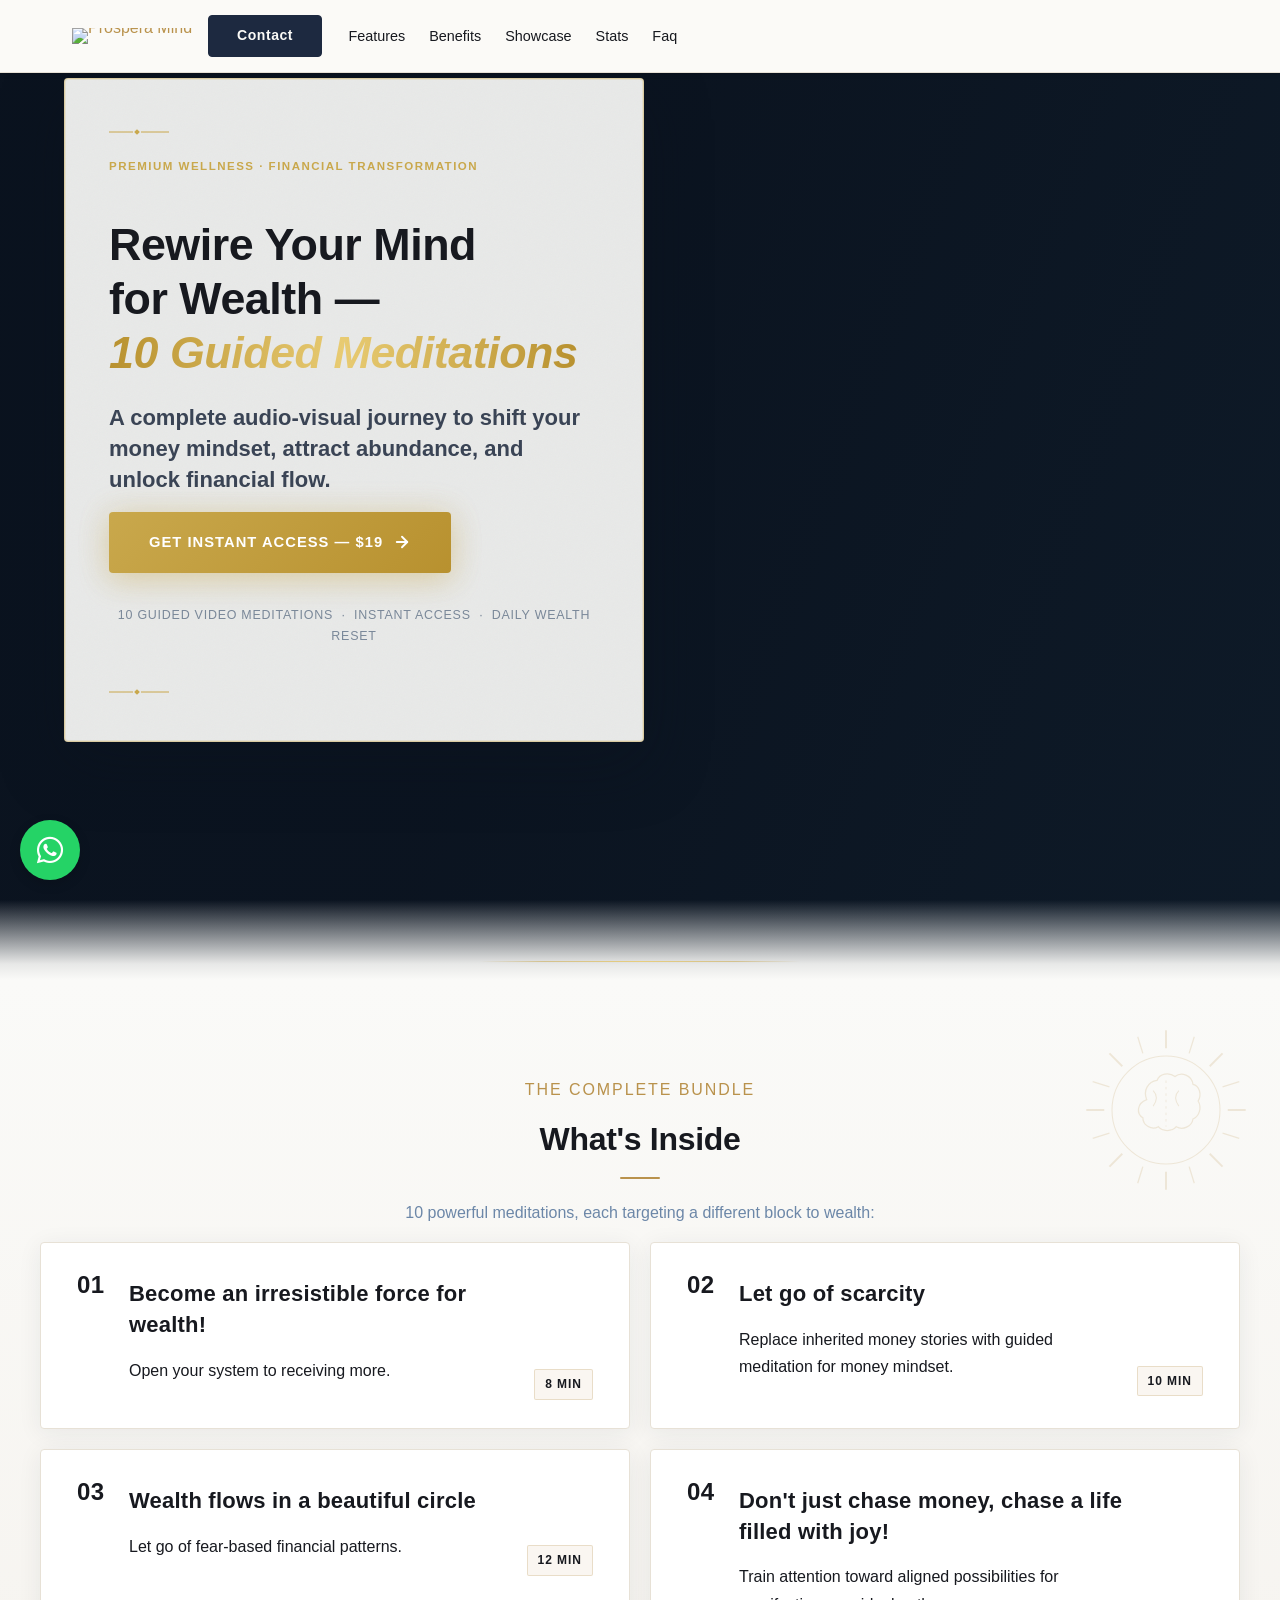
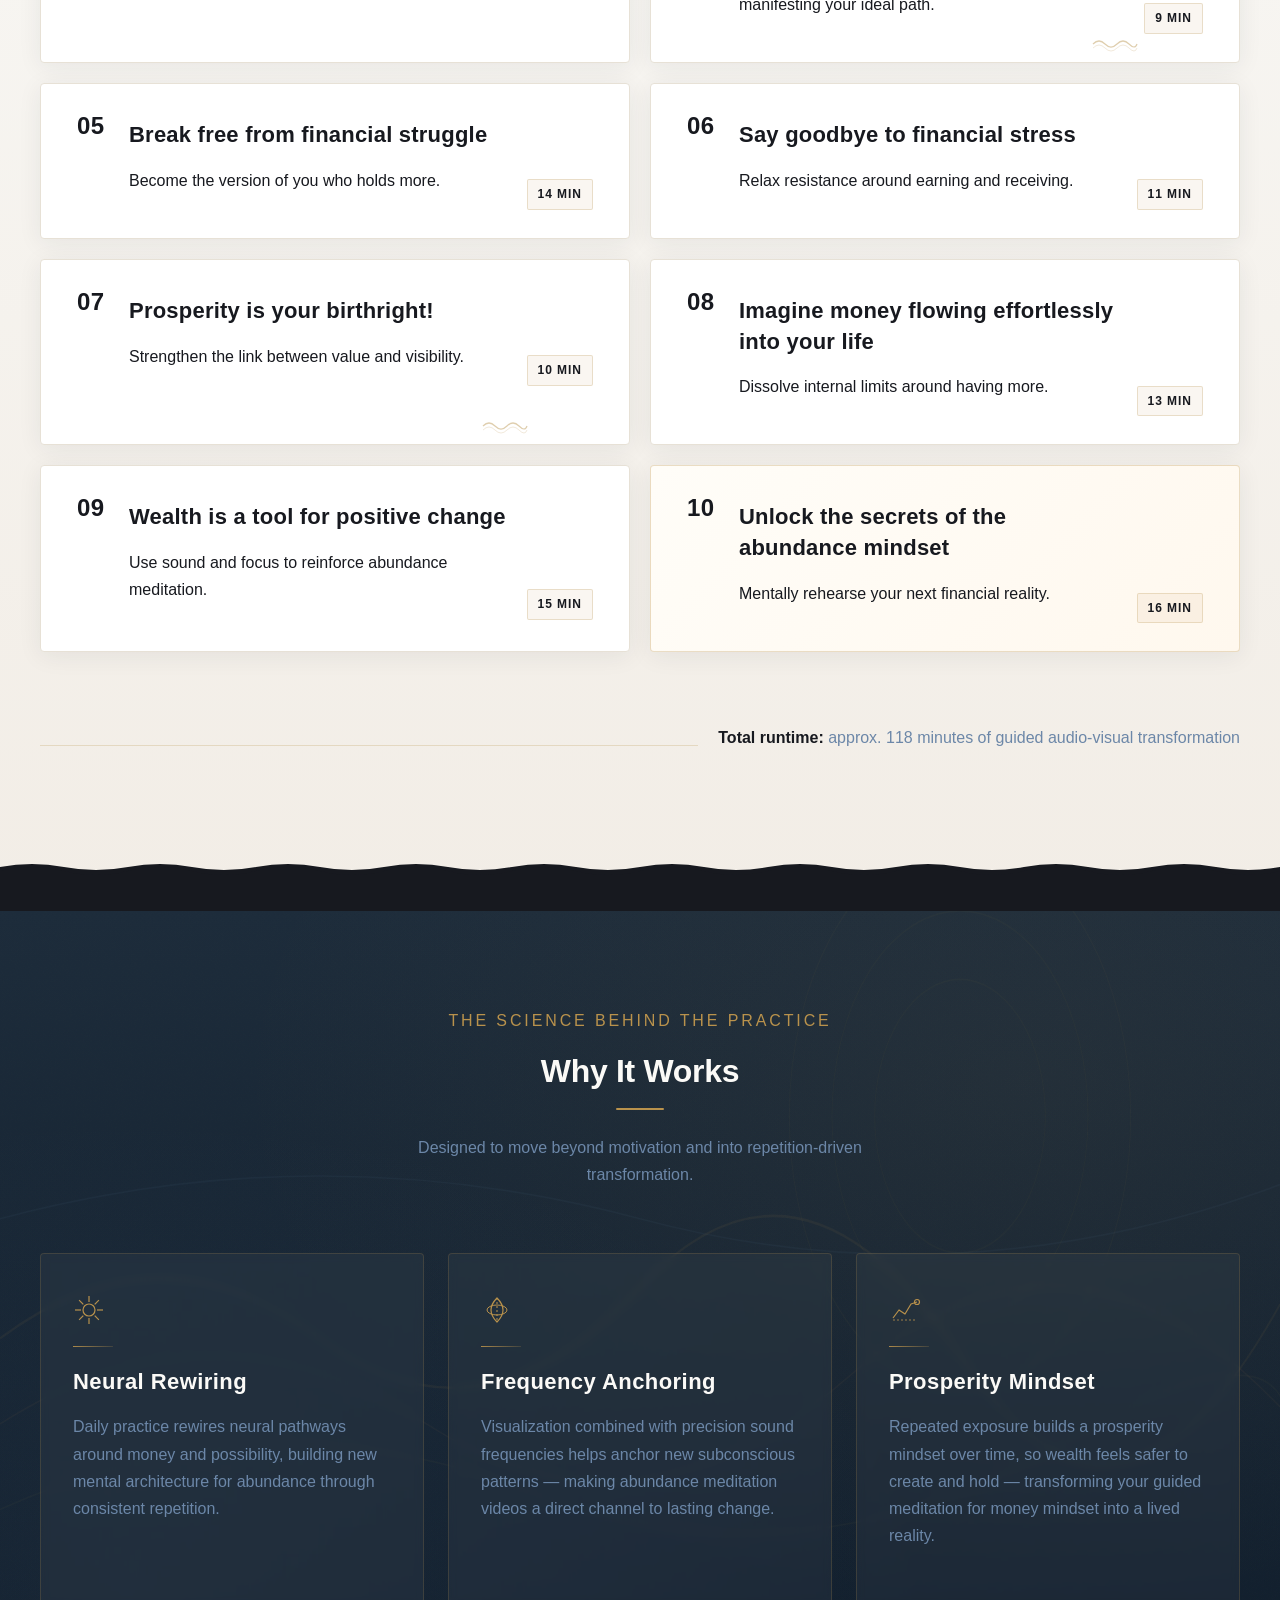
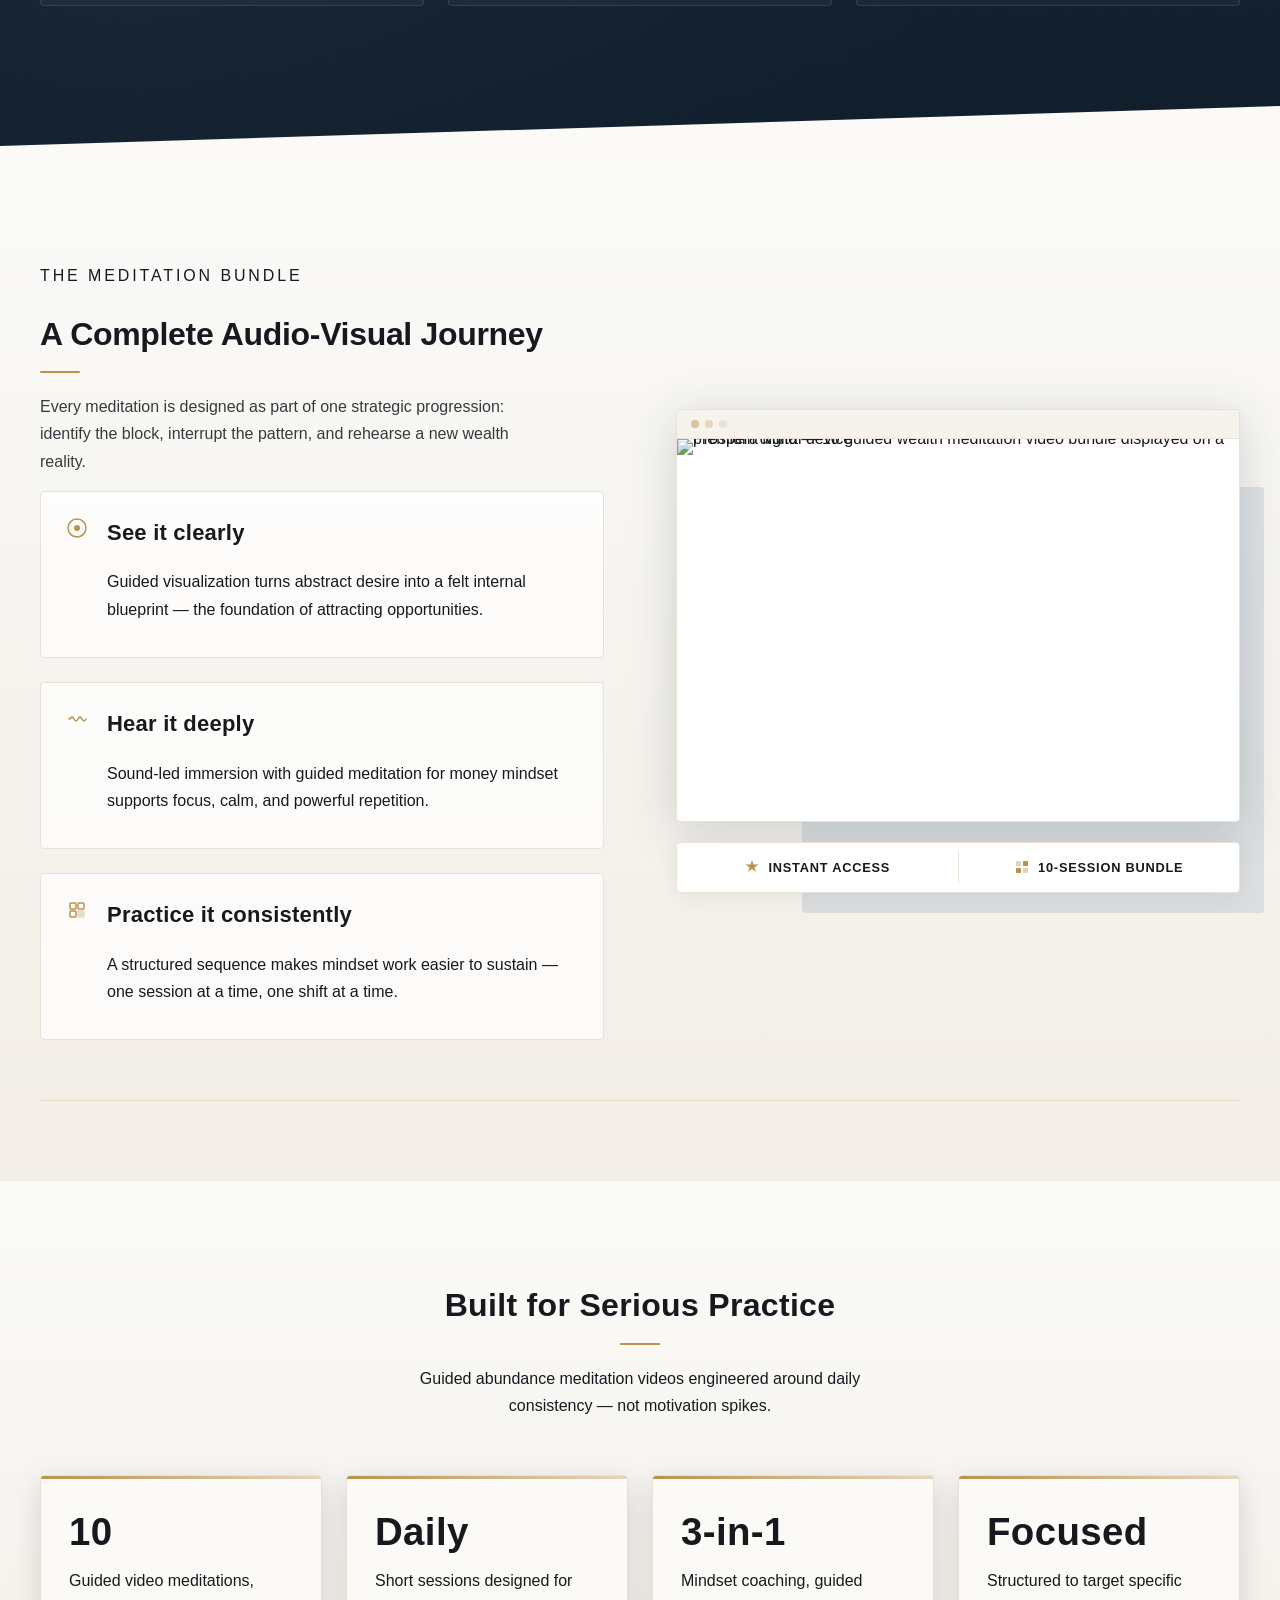
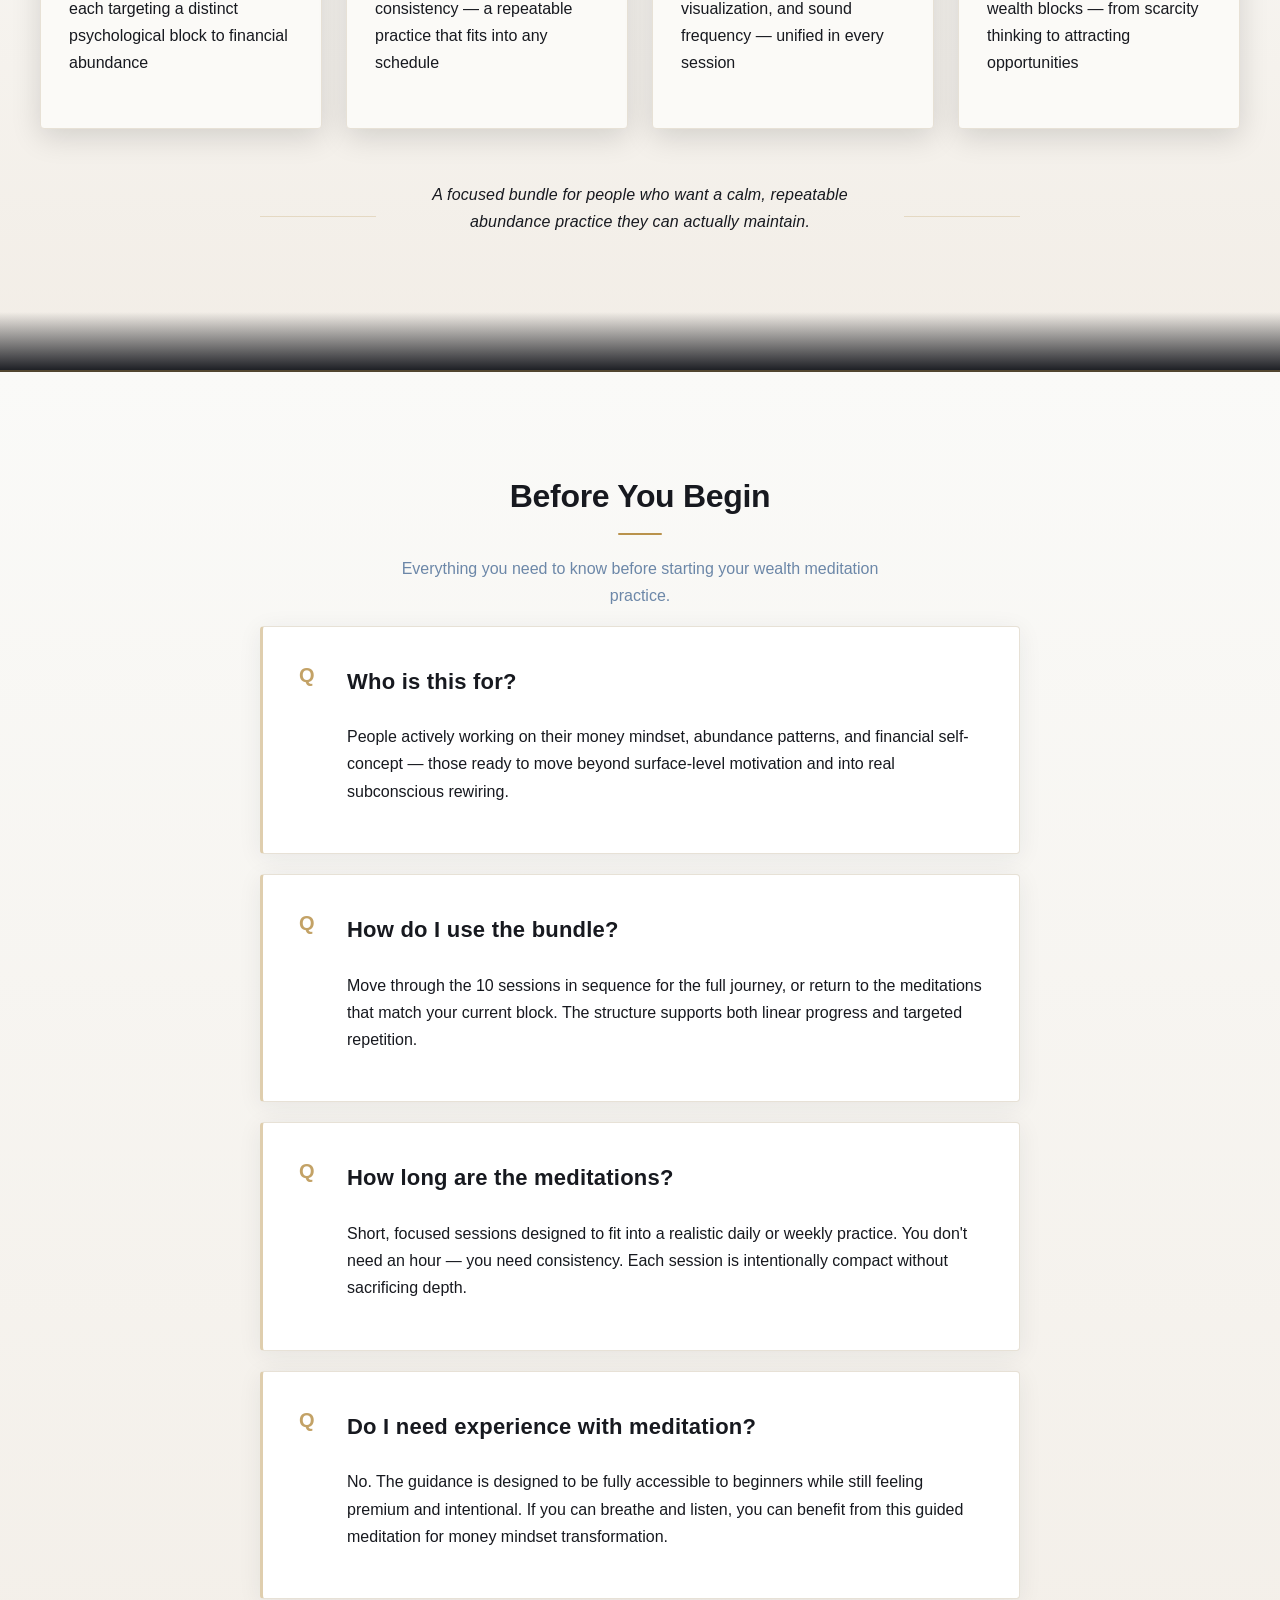
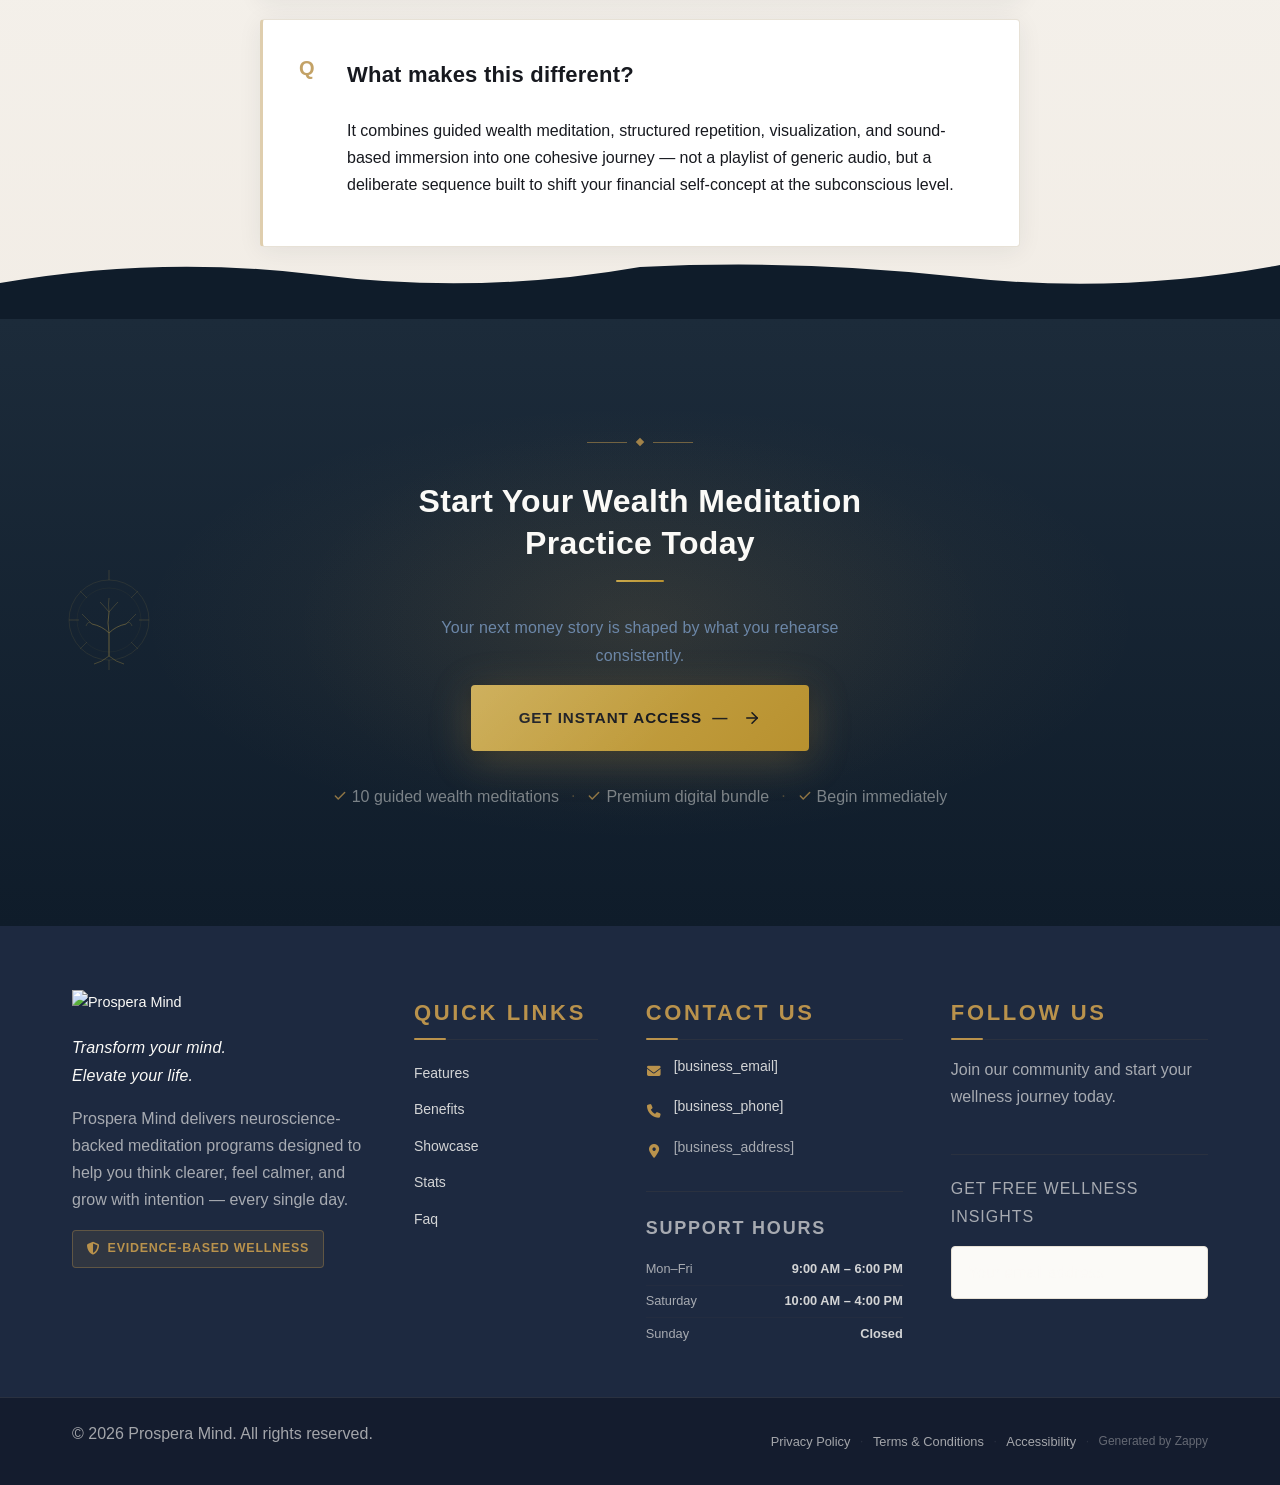
==== commit 2148c739: "Background sync: Progressive GitHub Sync" ====
--- a/public/index.html
+++ b/public/index.html
@@ -1 +1 @@
-<!doctype html><html lang="en"><head><meta charset="UTF-8"><meta content="width=device-width,initial-scale=1" name="viewport"><meta content="index, follow" name="robots"><title>manifesting job — Prospera Mind</title><meta content="A premium digital wellness product offering a bundle of 10 guided wealth meditation videos designed to rewire the subconscious mind for financial abundance. The" name="description"><meta content="manifesting job, Attracting Opportunities, guided meditation for money mindset, abundance meditation videos" name="keywords"><link href="/assets/favicon.ico" rel="icon" type="image/x-icon"><link href="/assets/favicon-16x16.png" rel="icon" type="image/png" sizes="16x16"><link href="/assets/favicon-32x32.png" rel="icon" type="image/png" sizes="32x32"><link href="/assets/favicon-48x48.png" rel="icon" type="image/png" sizes="48x48"><link href="/assets/favicon-192x192.png" rel="icon" type="image/png" sizes="192x192"><link href="/assets/favicon-512x512.png" rel="icon" type="image/png" sizes="512x512"><link href="/assets/apple-touch-icon.png" rel="apple-touch-icon"><script>!function(){"use strict";var t="6196d710-2bc2-42ad-b493-50a3dfb09987",e="https://api.zappy5.com/api/analytics/track",a=18e5,n=2592e6,o=!0,i=!0,r=!0;var s=function(){var e="zappy_visitor_"+t,a=null;try{if(a=localStorage.getItem(e)){var o=JSON.parse(a),i=Date.now();if(i-o.created<n)return o.lastSeen=i,localStorage.setItem(e,JSON.stringify(o)),o.id}}catch(t){console.warn("Zappy Analytics: LocalStorage not available")}var r="zv_"+Date.now()+"_"+Math.random().toString(36).substr(2,9);try{localStorage.setItem(e,JSON.stringify({id:r,created:Date.now(),lastSeen:Date.now()}))}catch(t){}return r}(),c=function(){var e="zappy_session_"+t,n=null;try{if(n=sessionStorage.getItem(e)){var o=JSON.parse(n),i=Date.now();if(i-o.timestamp<a)return o.timestamp=i,sessionStorage.setItem(e,JSON.stringify(o)),o.id}}catch(t){console.warn("Zappy Analytics: SessionStorage not available")}var r="zs_"+Date.now()+"_"+Math.random().toString(36).substr(2,9);try{sessionStorage.setItem(e,JSON.stringify({id:r,timestamp:Date.now()}))}catch(t){}return r}();function l(a,n){n=n||{};var o={website_id:t,event_type:a,page_path:window.location.pathname,referrer:document.referrer||"direct",visitor_id:s,session_id:c,metadata:n};if(navigator.sendBeacon){var i=new Blob([JSON.stringify(o)],{type:"application/json"});navigator.sendBeacon(e,i)}else fetch(e,{method:"POST",headers:{"Content-Type":"application/json"},body:JSON.stringify(o),keepalive:!0}).catch(function(t){console.warn("Zappy Analytics: Failed to track event",t)})}o&&l("pageview",{title:document.title,url:window.location.href}),i&&document.addEventListener("click",function(t){var e=t.target;if("BUTTON"===e.tagName||e.closest("button")){var a="BUTTON"===e.tagName?e:e.closest("button");l("click",{element:"button",text:a.textContent.trim().substring(0,100),id:a.id||null,class:a.className||null})}else if("A"===e.tagName||e.closest("a")){var n="A"===e.tagName?e:e.closest("a");l("navigation",{element:"link",text:n.textContent.trim().substring(0,100),href:n.href,external:n.hostname!==window.location.hostname})}},!0),r&&document.addEventListener("submit",function(t){var e=t.target;l("form_submit",{form_id:e.id||null,form_name:e.name||null,form_action:e.action||null,form_method:e.method||"GET"})},!0);var d=Date.now();window.addEventListener("beforeunload",function(){l("page_unload",{time_on_page:Math.floor((Date.now()-d)/1e3),page_path:window.location.pathname})}),window.zappyAnalytics={track:l,getVisitorId:function(){return s},getSessionId:function(){return c}}}()</script><meta content="manifesting job — Prospera Mind" property="og:title"><meta content="A premium digital wellness product offering a bundle of 10 guided wealth meditation videos designed to rewire the subconscious mind for financial abundance. The" property="og:description"><meta content="summary_large_image" name="twitter:card"><meta content="manifesting job — Prospera Mind" name="twitter:title"><meta content="A premium digital wellness product offering a bundle of 10 guided wealth meditation videos designed to rewire the subconscious mind for financial abundance. The" name="twitter:description"><meta content="website" property="og:type"><meta content="en_US" property="og:locale"><link href="https://cdnjs.cloudflare.com/ajax/libs/font-awesome/6.4.0/css/all.min.css" rel="stylesheet"><style>.skip-link{position:absolute;top:0;left:0;transform:translateY(-200%);padding:12px 18px;background:var(--bg-dark,#1a1a1a);color:var(--text-light,#fff);font-weight:600;border-radius:0 0 8px 0;z-index:10000}.skip-link:focus{transform:none;outline:2px solid var(--ring,#fff);outline-offset:2px}:focus-visible{outline:2px solid var(--ring,currentColor);outline-offset:3px}</style><link href="/assets/favicon.ico" rel="icon" type="image/x-icon"><link href="/assets/favicon-16x16.png" rel="icon" type="image/png" sizes="16x16"><link href="/assets/favicon-32x32.png" rel="icon" type="image/png" sizes="32x32"><link href="/assets/favicon-48x48.png" rel="icon" type="image/png" sizes="48x48"><link href="/assets/favicon-192x192.png" rel="icon" type="image/png" sizes="192x192"><link href="/assets/favicon-512x512.png" rel="icon" type="image/png" sizes="512x512"><link href="/assets/apple-touch-icon.png" rel="apple-touch-icon"><link href="https://cdn.jsdelivr.net/npm/vanilla-cookieconsent@3/dist/cookieconsent.css" rel="stylesheet"><script src="https://cdn.jsdelivr.net/npm/vanilla-cookieconsent@3/dist/cookieconsent.umd.js"></script><script src="https://cdn.jsdelivr.net/gh/mickidum/acc_toolbar/acctoolbar/acctoolbar.min.js"></script><link href="/styles.css" rel="stylesheet"><style id="zappy-dropdown-submenu-styles">#navMenu li:has(.sub-menu),.nav-menu li:has(.sub-menu),.navbar li:has(.sub-menu),nav li:has(.sub-menu){position:relative}#navMenu .sub-menu,.nav-menu .sub-menu,.navbar .sub-menu,nav .sub-menu{display:block!important;position:absolute!important;top:100%;left:0;min-width:220px;background:#fff;border-radius:8px;box-shadow:0 8px 25px rgba(0,0,0,.15);padding:8px 0;opacity:0;visibility:hidden;transform:translateY(10px);transition:all .3s ease;z-index:1000;list-style:none;pointer-events:none}#navMenu li:hover>.sub-menu,.nav-menu li:hover>.sub-menu,.navbar li:hover>.sub-menu,nav li:hover>.sub-menu{opacity:1!important;visibility:visible!important;transform:translateY(0)!important;pointer-events:auto!important}.sub-menu li{list-style:none;margin:0;padding:0}.sub-menu a{display:block!important;padding:10px 16px!important;color:var(--text-dark,#333)!important;font-weight:500;text-decoration:none;white-space:nowrap;transition:background-color .2s}.sub-menu .zappy-nav-child>a{padding-left:28px!important;font-size:.9em!important;opacity:.85!important}[dir=rtl] .sub-menu .zappy-nav-child>a,html[lang=ar] .sub-menu .zappy-nav-child>a,html[lang=he] .sub-menu .zappy-nav-child>a{padding-left:10px!important;padding-right:28px!important}.sub-menu .zappy-nav-parent>a{font-weight:600!important}.sub-menu a:hover{background-color:#f5f5f5}[dir=rtl] .nav-menu .sub-menu,[dir=rtl] .navbar .sub-menu,[dir=rtl] nav .sub-menu,html[lang=ar] .nav-menu .sub-menu,html[lang=ar] .navbar .sub-menu,html[lang=ar] nav .sub-menu,html[lang=he] .nav-menu .sub-menu,html[lang=he] .navbar .sub-menu,html[lang=he] nav .sub-menu{left:auto!important;right:0!important}.sub-menu:empty,.sub-menu:not(:has(li)):not(:has(> a)),.sub-menu:not(:has(li:not(.zappy-hidden-menu-item))):not(:has(> a)){display:none!important;opacity:0!important;visibility:hidden!important;pointer-events:none!important}li:has(.menu-group-title):hover>.sub-menu{opacity:1!important;visibility:visible!important;transform:translateY(0)!important;pointer-events:auto!important}#navMenu>li>.menu-group-title,.nav-menu>li>.menu-group-title{display:inline-block;padding:.5rem 1rem;cursor:default;user-select:none}@media (max-width:768px){#navMenu .sub-menu,.nav-menu .sub-menu,.navbar .sub-menu,nav .sub-menu{position:static!important;transform:none!important;box-shadow:none!important;background:0 0!important;max-height:0;overflow:hidden;opacity:0;visibility:hidden;transition:max-height .3s ease,opacity .3s ease;padding:0!important;border-radius:0!important}#navMenu .sub-menu.mobile-expanded,.nav-menu .sub-menu.mobile-expanded,.navbar .sub-menu.mobile-expanded{max-height:none!important;overflow-y:visible!important;opacity:1!important;visibility:visible!important;padding:8px 0 8px 16px!important}[dir=rtl] .sub-menu.mobile-expanded,html[lang=he] .sub-menu.mobile-expanded{padding:8px 16px 8px 0!important}#navMenu li:hover>.sub-menu,.nav-menu li:hover>.sub-menu,.navbar li:hover>.sub-menu,nav li:hover>.sub-menu{opacity:0;visibility:hidden;pointer-events:none}#navMenu li>.sub-menu.mobile-expanded,.nav-menu li>.sub-menu.mobile-expanded,.navbar li>.sub-menu.mobile-expanded,nav li>.sub-menu.mobile-expanded{opacity:1!important;visibility:visible!important;pointer-events:auto!important}#navMenu li:has(.sub-menu),.nav-menu li:has(.sub-menu),.navbar li:has(.sub-menu),nav li:has(.sub-menu){display:flex!important;flex-wrap:wrap!important;align-items:center!important;position:relative!important;min-height:44px!important}#navMenu li:has(.sub-menu)>a,.nav-menu li:has(.sub-menu)>a,.navbar li:has(.sub-menu)>a,nav li:has(.sub-menu)>a{flex:1!important;min-width:0!important}#navMenu li:has(.sub-menu)>.menu-group-title,.nav-menu li:has(.sub-menu)>.menu-group-title,.navbar li:has(.sub-menu)>.menu-group-title,nav li:has(.sub-menu)>.menu-group-title{flex:1!important;min-width:0!important;padding:0!important;line-height:inherit!important}#navMenu li:has(.sub-menu)>.sub-menu,.nav-menu li:has(.sub-menu)>.sub-menu,.navbar li:has(.sub-menu)>.sub-menu,nav li:has(.sub-menu)>.sub-menu{flex-basis:100%!important;width:100%!important}#navMenu li:has(.sub-menu)>a [class*=arrow],#navMenu li:has(.sub-menu)>a [class*=chevron],.nav-menu li:has(.sub-menu)>a .fa-angle-down,.nav-menu li:has(.sub-menu)>a .fa-chevron-down,.nav-menu li:has(.sub-menu)>a [class*=arrow],.nav-menu li:has(.sub-menu)>a [class*=chevron],nav li:has(.sub-menu)>a [class*=arrow],nav li:has(.sub-menu)>a [class*=chevron]{display:none!important;visibility:hidden!important}.mobile-submenu-toggle{display:flex!important;align-items:center!important;justify-content:center!important;width:44px!important;height:auto!important;background:0 0!important;border:none!important;cursor:pointer!important;color:var(--text-dark)!important;position:static!important;flex-shrink:0!important;align-self:stretch!important;z-index:2!important;padding:0!important;margin:0!important}.mobile-submenu-toggle::after{content:''!important;width:0!important;height:0!important;border-left:6px solid transparent!important;border-right:6px solid transparent!important;border-top:7px solid currentColor!important;transition:transform .3s ease!important}.mobile-submenu-toggle.expanded::after{transform:rotate(180deg)!important}.sub-menu a{padding:10px 0!important;display:block!important;color:var(--text-dark)!important;white-space:normal!important}.sub-menu .zappy-nav-child>a{padding-left:28px!important;font-size:.9em!important;opacity:.85!important}[dir=rtl] .sub-menu .zappy-nav-child>a,html[lang=ar] .sub-menu .zappy-nav-child>a,html[lang=he] .sub-menu .zappy-nav-child>a{padding-left:0!important;padding-right:28px!important}.sub-menu .zappy-nav-parent>a{font-weight:600!important}#navMenu.active,.nav-menu.active{max-width:100vw!important;overflow-x:hidden!important;box-sizing:border-box!important}.navbar .sub-menu li a,.zappy-products-dropdown .sub-menu a,nav.navbar .sub-menu li a{color:var(--text-dark)!important}}@media (min-width:769px){.mobile-submenu-toggle{display:none!important}}</style><style id="zappy-widget-visibility">html[dir=rtl] .whatsapp-float{right:20px!important;left:auto!important}html:not([dir]) .whatsapp-float,html[dir=ltr] .whatsapp-float{left:20px!important;right:auto!important}html[dir=rtl] #mic-access-tool-general-button,html[dir=rtl] #mic-init-access-tool #mic-access-tool-general-button,html[dir=rtl] #mic-init-access-tool .mic-access-tool-general-button,html[dir=rtl] ._access-icon,html[dir=rtl] .mic-access-tool-general-button{left:20px!important;right:auto!important}html:not([dir]) #mic-access-tool-general-button,html:not([dir]) #mic-init-access-tool #mic-access-tool-general-button,html:not([dir]) #mic-init-access-tool .mic-access-tool-general-button,html:not([dir]) ._access-icon,html:not([dir]) .mic-access-tool-general-button,html[dir=ltr] #mic-access-tool-general-button,html[dir=ltr] #mic-init-access-tool #mic-access-tool-general-button,html[dir=ltr] #mic-init-access-tool .mic-access-tool-general-button,html[dir=ltr] ._access-icon,html[dir=ltr] .mic-access-tool-general-button{right:20px!important;left:auto!important}@media (max-width:768px){.whatsapp-float{display:flex!important}}@media (min-width:769px){.whatsapp-float{display:flex!important}}@media (max-width:768px){#mic-access-tool-general-button,#mic-init-access-tool #mic-access-tool-general-button,#mic-init-access-tool .mic-access-tool-general-button,._access-icon,.mic-access-tool-general-button{display:flex!important;visibility:visible!important;opacity:1!important;pointer-events:auto!important}#mic-access-tool-box.opened-mic-access-tool,#mic-init-access-tool #mic-access-tool-box.opened-mic-access-tool,.mic-access-tool-box.opened-mic-access-tool{visibility:visible!important;opacity:1!important;pointer-events:auto!important}}@media (min-width:769px){#mic-access-tool-general-button,#mic-init-access-tool #mic-access-tool-general-button,#mic-init-access-tool .mic-access-tool-general-button,._access-icon,.mic-access-tool-general-button{display:flex!important;visibility:visible!important;opacity:1!important;pointer-events:auto!important}#mic-access-tool-box.opened-mic-access-tool,#mic-init-access-tool #mic-access-tool-box.opened-mic-access-tool,.mic-access-tool-box.opened-mic-access-tool{visibility:visible!important;opacity:1!important;pointer-events:auto!important}}</style></head><body><a href="#main" class="skip-link">Skip to main content</a><nav class="navbar"><button aria-label="Menu" class="mobile-toggle" id="mobileToggle"><svg viewBox="0 0 24 24" fill="none" height="24" width="24" class="hamburger-icon"><path d="M3 12h18M3 6h18M3 18h18" stroke="currentColor" stroke-width="2" stroke-linecap="round"></path></svg> <svg viewBox="0 0 24 24" fill="none" height="24" width="24" class="close-icon" style="display:none"><path d="M18 6L6 18M6 6l12 12" stroke="currentColor" stroke-width="2" stroke-linecap="round"></path></svg></button> <button aria-label="Call" class="phone-header-btn" data-phone="[business_phone]"><svg viewBox="0 0 24 24" fill="currentColor" height="20" width="20"><path d="M22 16.92v3a2 2 0 0 1-2.18 2 19.79 19.79 0 0 1-8.63-3.07 19.5 19.5 0 0 1-6-6 19.79 19.79 0 0 1-3.07-8.67A2 2 0 0 1 4.11 2h3a2 2 0 0 1 2 1.72 12.84 12.84 0 0 0 .7 2.81 2 2 0 0 1-.45 2.11L8.09 9.91a16 16 0 0 0 6 6l1.27-1.27a2 2 0 0 1 2.11-.45 12.84 12.84 0 0 0 2.81.7A2 2 0 0 1 22 16.92z"></path></svg></button><div class="nav-container"><div class="nav-brand"><a href="/" class="logo-link"><img alt="Prospera Mind" src="/assets/site-home-image-1.webp" class="logo"></a></div><ul class="nav-menu" id="navMenu"><li><a href="#features">Features</a></li><li><a href="#benefits">Benefits</a></li><li><a href="#showcase">Showcase</a></li><li><a href="#stats">Stats</a></li><li><a href="#faq">Faq</a></li></ul><div class="nav-cta-container"><a href="#cta" class="nav-cta-btn">Contact</a></div></div></nav><script>window.addEventListener("load",function(){const e=document.querySelector(".navbar, nav, header");if(!e)return void console.log("[Navbar] Navbar element not found");let t=document.getElementById("mobileToggle")||document.querySelector(".mobile-toggle")||document.querySelector(".hamburger")||document.querySelector(".hamburger-menu")||document.querySelector(".menu-toggle")||document.querySelector(".burger-menu")||document.querySelector('[aria-label="Menu"]')||document.querySelector('[aria-label="תפריט"]');const n=document.querySelector(".phone-header-btn"),o=window.getComputedStyle(e);let r=o.backgroundColor;if(console.log("[Navbar] Initial navbar background:",r),"transparent"===r||"rgba(0, 0, 0, 0)"===r||r.startsWith("rgba")&&r.includes(", 0)")){const e=o.backgroundImage;if(e&&"none"!==e)console.log("[Navbar] Navbar has background image/gradient, using dark text"),r="rgb(240, 240, 240)";else{const e=window.getComputedStyle(document.body).backgroundColor;console.log("[Navbar] Navbar transparent, using body background:",e),r=e}}const a=r.match(/\d+/g);if(a&&a.length>=3){const e=(.299*parseInt(a[0])+.587*parseInt(a[1])+.114*parseInt(a[2]))/255;console.log("[Navbar] Mobile button colors preserved from Claude CSS (luminance:",e.toFixed(2)+")");const o=document.createElement("style");o.id="zappy-mobile-nav-fix";document.documentElement.lang;document.documentElement.dir,o.textContent='\n        /* Hide mobile buttons on desktop, show only on mobile */\n        @media (min-width: 769px) {\n          .mobile-toggle,\n          .phone-header-btn {\n            display: none !important;\n          }\n        }\n        \n        /* Show and position mobile buttons correctly on mobile */\n        @media (max-width: 768px) {\n          .navbar,\n          nav.navbar {\n            min-height: 70px !important;\n          }\n\n          .mobile-toggle,\n          .phone-header-btn {\n            position: absolute !important;\n            top: 0 !important;\n            bottom: 0 !important;\n            margin-top: auto !important;\n            margin-bottom: auto !important;\n            transform: none !important;\n            z-index: 1001 !important;\n            display: flex !important;\n            align-items: center !important;\n            justify-content: center !important;\n            width: 36px !important;\n            height: 36px !important;\n            border-radius: 50% !important;\n            border: none !important;\n            cursor: pointer !important;\n            padding: 6px !important;\n            background: none !important;\n            color: var(--nav-text, var(--text-dark)) !important;\n            touch-action: manipulation !important;\n            -webkit-tap-highlight-color: transparent !important;\n          }\n\n          html[data-zappy-site-type="ecommerce"] .phone-header-btn,\n          body[data-zappy-site-type="ecommerce"] .phone-header-btn,\n          html[data-zappy-site-type="ecommerce"] header .phone-header-btn,\n          html[data-zappy-site-type="ecommerce"] nav .phone-header-btn {\n            display: none !important;\n            visibility: hidden !important;\n            width: 0 !important;\n            height: 0 !important;\n            min-width: 0 !important;\n            overflow: hidden !important;\n          }\n          \n          /* LTR positioning (default): hamburger LEFT, phone RIGHT */\n          html:not([dir="rtl"]):not([lang="he"]):not([lang="ar"]) .mobile-toggle,\n          html[dir="ltr"] .mobile-toggle {\n            left: 12px !important;\n            right: auto !important;\n          }\n          html:not([dir="rtl"]):not([lang="he"]):not([lang="ar"]) .phone-header-btn,\n          html[dir="ltr"] .phone-header-btn {\n            right: 12px !important;\n            left: auto !important;\n          }\n          \n          /* RTL positioning: hamburger RIGHT, phone LEFT */\n          html[dir="rtl"] .mobile-toggle,\n          html[lang="he"] .mobile-toggle,\n          html[lang="ar"] .mobile-toggle {\n            right: 12px !important;\n            left: auto !important;\n          }\n          html[dir="rtl"] .phone-header-btn,\n          html[lang="he"] .phone-header-btn,\n          html[lang="ar"] .phone-header-btn {\n            left: 12px !important;\n            right: auto !important;\n          }\n          \n          /* CRITICAL: Ensure nav-container has min-height on mobile */\n          /* All children are positioned absolutely/fixed on mobile, so height:auto collapses to 0 */\n          .nav-container {\n            min-height: 70px !important;\n            position: relative !important;\n          }\n          \n          /* Ensure SVG icons are properly sized and inherit color */\n          .mobile-toggle svg,\n          .phone-header-btn svg {\n            width: 24px !important;\n            height: 24px !important;\n            /* Don\'t force display - let JavaScript control hamburger/close toggle */\n          }\n          \n          /* Reset nav-cta-container on mobile - remove desktop box-shadow/padding */\n          /* that creates a visible ghost box when CTA button is hidden */\n          .nav-cta-container {\n            box-shadow: none !important;\n            padding: 0 !important;\n          }\n          \n          /* Hide nav-cta-container entirely on mobile when there\'s no lang-switcher */\n          /* (only the CTA button is inside, and it\'s hidden on mobile) */\n          .nav-cta-container:not(:has(.lang-switcher)) {\n            display: none !important;\n          }\n          \n          /* CRITICAL: Prevent hero image fade gradient from bleeding over headline text */\n          /* The .image-fade-gradient has bottom: -30px (extends below parent) */\n          /* On mobile stacked layout, this overlaps the h1 text below the image */\n          .hero-image-column {\n            overflow: hidden !important;\n          }\n          .image-fade-gradient {\n            bottom: 0 !important;\n          }\n          \n          /* Hide desktop language switcher on mobile - hamburger menu handles it */\n          /* High specificity to override stored CSS */\n          .lang-switcher,\n          .nav-cta-container .lang-switcher,\n          .nav-container .lang-switcher,\n          .navbar .lang-switcher,\n          .navbar .nav-cta-container .lang-switcher {\n            display: none !important;\n          }\n        }\n      ';const r=document.getElementById("zappy-mobile-nav-fix");r&&r.remove(),document.head.appendChild(o),console.log("[Navbar] Critical CSS injected for mobile nav positioning");const i=window.innerWidth<=768;if(t){const e=t.querySelector(".hamburger-icon"),n=t.querySelector(".close-icon");e&&(e.style.setProperty("width","24px","important"),e.style.setProperty("height","24px","important"),e.style.setProperty("display","block","important")),n&&(n.style.setProperty("width","24px","important"),n.style.setProperty("height","24px","important"),n.style.setProperty("display","none","important")),i?(t.style.setProperty("position","absolute","important"),t.style.setProperty("top","0","important"),t.style.setProperty("bottom","0","important"),t.style.setProperty("margin-top","auto","important"),t.style.setProperty("margin-bottom","auto","important"),t.style.setProperty("transform","none","important"),t.style.setProperty("z-index","1001","important"),t.style.removeProperty("left"),t.style.removeProperty("right"),console.log("[Navbar] Mobile toggle positioning applied (mobile viewport)")):(t.style.removeProperty("position"),t.style.removeProperty("top"),t.style.removeProperty("transform"),t.style.removeProperty("z-index"),t.style.removeProperty("left"),t.style.removeProperty("right"),console.log("[Navbar] Desktop viewport - cleared mobile toggle inline positioning"))}if(n){const e=n.querySelector("svg");e&&(e.style.width="24px",e.style.height="24px",e.setAttribute("width","24"),e.setAttribute("height","24")),i?(n.style.setProperty("position","absolute","important"),n.style.setProperty("top","0","important"),n.style.setProperty("bottom","0","important"),n.style.setProperty("margin-top","auto","important"),n.style.setProperty("margin-bottom","auto","important"),n.style.setProperty("transform","none","important"),n.style.setProperty("z-index","1001","important"),n.style.removeProperty("left"),n.style.removeProperty("right"),console.log("[Navbar] Phone button positioning applied (mobile viewport)")):(n.style.removeProperty("position"),n.style.removeProperty("top"),n.style.removeProperty("transform"),n.style.removeProperty("z-index"),n.style.removeProperty("left"),n.style.removeProperty("right"),console.log("[Navbar] Desktop viewport - cleared phone button inline positioning"))}}else console.log("[Navbar] Could not parse background color:",r);t=document.getElementById("mobileToggle")||document.querySelector(".mobile-toggle")||document.querySelector(".hamburger")||document.querySelector(".hamburger-menu")||document.querySelector(".menu-toggle")||document.querySelector(".burger-menu")||document.querySelector('[aria-label="Menu"]')||document.querySelector('[aria-label="תפריט"]');const i=document.getElementById("navMenu")||document.querySelector(".nav-menu")||document.querySelector(".nav-links")||document.querySelector("nav ul:not(.submenu)");if(!t||!i)return void console.log("[Navbar] Mobile toggle or menu not found:",{toggle:!!t,menu:!!i});i.id||(i.id="navMenu"),console.log("[Navbar] Initializing mobile menu...");const l=t.cloneNode(!0);t.parentNode.replaceChild(l,t);var s=0;function p(e){var t=Date.now();t-s<300||(s=t,function(e){e.preventDefault(),e.stopPropagation();const t=l.querySelector(".hamburger-icon"),n=l.querySelector(".close-icon");i.classList.contains("active")?(i.classList.remove("active"),t&&t.style.setProperty("display","block","important"),n&&n.style.setProperty("display","none","important"),document.body.style.overflow="",console.log("[Navbar] Menu closed")):(i.classList.add("active"),t&&t.style.setProperty("display","none","important"),n&&n.style.setProperty("display","block","important"),document.body.style.overflow="hidden",console.log("[Navbar] Menu opened"))}(e))}l.addEventListener("click",p),l.addEventListener("touchend",p),i.querySelectorAll("a").forEach(function(e){e.addEventListener("click",function(){if("#"===this.getAttribute("href"))return;const e=l.querySelector(".hamburger-icon"),t=l.querySelector(".close-icon");i.classList.remove("active"),e&&e.style.setProperty("display","block","important"),t&&t.style.setProperty("display","none","important"),document.body.style.overflow="",console.log("[Navbar] Menu closed (link clicked)")})});var m=i.querySelectorAll(".dropdown-toggle");m.forEach(function(e){e.addEventListener("click",function(e){e.preventDefault(),e.stopPropagation();var t=this.closest(".nav-dropdown");t&&(t.parentNode.querySelectorAll(".nav-dropdown.open").forEach(function(e){e!==t&&e.classList.remove("open")}),t.classList.toggle("open"),console.log("[Navbar] Dropdown toggled:",t.classList.contains("open")?"open":"closed"))})}),document.addEventListener("click",function(e){e.target.closest(".nav-dropdown")||document.querySelectorAll(".nav-dropdown.open").forEach(function(e){e.classList.remove("open")})}),console.log("[Navbar] Dropdown handlers initialized for "+m.length+" dropdowns"),n&&n.addEventListener("click",function(){const e=document.querySelectorAll('a[href^="tel:"]'),t=e.length>0?e[0].getAttribute("href").replace("tel:",""):"[business_phone]";window.location.href="tel:"+t,console.log("[Navbar] Phone button clicked")}),console.log("[Navbar] Mobile menu initialized successfully")})</script><main id="main"><section class="home-hero-section" data-band-index="0" data-layout-spec="Home-hero" id="hero" data-hero-type="fullscreen-scrim"><div class="home-hero-bg"><div data-element-id="img-1779021820663-qwprhrzsh" data-element-type="image" data-zappy-wrapper-margins-applied="true" data-zappy-zoom-clip="true" data-zappy-zoom-wrapper="true" data-zappy-zoom-wrapper-align="center" data-zappy-zoom-wrapper-width-mode="full" style="position:absolute !important;top:0px !important;left:0px !important;width:100% !important;height:100% !important;max-width:none !important;margin-left:0px !important;margin-right:0px !important;display:block !important;z-index:1 !important;overflow:hidden !important"><img alt="Cinematic luxury meditation environment with deep navy and gold ambient lighting" src="/assets/site-home-hero-image-1-1779022518604-dr6qcs.webp?v=1779022520742" data-context="Cinematic luxury wellness meditation environment: a deep navy-black room with soft warm amber and gold ambient lighting, premium meditation cushion or chair in foreground, abstract golden light particles or bokeh floating in air, moody atmospheric depth, no people, evokes financial abundance and inner transformation, editorial photography style, ultra premium feel" data-placeholder="home-hero-image-1" height="700" width="1200" data-element-id="img-1779021820663-qwprhrzsh" data-element-type="image" data-hero-background="true" data-hero-bg="true" data-zappy-object-position="50% 50%" data-zappy-zoom="1" fetchpriority="high" style="object-position:50% 50% !important;object-fit:cover !important;width:100% !important;height:100% !important;margin:0px !important;position:absolute !important;left:0% !important;top:0% !important;max-width:none !important;max-height:none !important;display:block !important"></div></div><div class="home-hero-scrim" aria-hidden="true"></div><div class="home-hero-container"><article class="home-hero-card"><grammarly-extension class="dnXmp" data-grammarly-shadow-root="true" style="position:absolute;top:-1px;left:-1px;pointer-events:none;--rem:16"></grammarly-extension><grammarly-extension class="dnXmp" data-grammarly-shadow-root="true" style="position:absolute;top:-1px;left:-1px;pointer-events:none;--rem:16"></grammarly-extension><grammarly-extension class="dnXmp" data-grammarly-shadow-root="true" style="position:absolute;top:-1px;left:-1px;pointer-events:none;--rem:16"></grammarly-extension><grammarly-extension class="dnXmp" data-grammarly-shadow-root="true" style="position:absolute;top:-1px;left:-1px;pointer-events:none;--rem:16"></grammarly-extension><div class="home-hero-rule-top" aria-hidden="true"><svg viewBox="0 0 60 10" fill="none" height="10" width="60" aria-hidden="true" xmlns="http://www.w3.org/2000/svg" data-no-icon-edit="true"><line x1="0" x2="24" y1="5" y2="5" stroke="#C9A84C" stroke-width="1"></line><rect height="4" width="4" x="26" y="3" fill="#C9A84C" transform="rotate(45 28 5)"></rect><line x1="32" x2="60" y1="5" y2="5" stroke="#C9A84C" stroke-width="1"></line></svg></div><p><span class="home-hero-label">Premium Wellness · Financial Transformation</span></p><h1 class="home-hero-h1">Rewire Your Mind<br>for Wealth —<br><em>10 Guided Meditations</em></h1><h3 class="home-hero-subtitle">A complete audio-visual journey to shift your money mindset, attract abundance, and unlock financial flow.</h3><p><a href="#get-access" class="btn-primary home-hero-cta" data-element-id="btn-1779021820652-n5pilj5du" data-element-type="button" data-native-element="true" style="outline:none">Get Instant Access — $19<svg viewBox="0 0 24 24" fill="none" height="18" width="18" aria-hidden="true" data-element-type="icon" data-icon-type="svg" stroke="currentColor" stroke-linecap="round" stroke-linejoin="round" stroke-width="2.5"><line x1="5" x2="19" y1="12" y2="12"></line><polyline points="12 5 19 12 12 19"></polyline></svg></a></p><p class="home-hero-microcopy">10 guided video meditations&nbsp;&nbsp;·&nbsp;&nbsp;Instant access&nbsp;&nbsp;·&nbsp;&nbsp;Daily wealth reset</p><div class="home-hero-rule-bottom" aria-hidden="true"><svg viewBox="0 0 60 10" fill="none" height="10" width="60" aria-hidden="true" xmlns="http://www.w3.org/2000/svg" data-no-icon-edit="true"><line x1="0" x2="24" y1="5" y2="5" stroke="#C9A84C" stroke-width="1"></line><rect height="4" width="4" x="26" y="3" fill="#C9A84C" transform="rotate(45 28 5)"></rect><line x1="32" x2="60" y1="5" y2="5" stroke="#C9A84C" stroke-width="1"></line></svg></div><grammarly-extension-vbars class="dnXmp" data-grammarly-shadow-root="true" style="display:contents;--rem:16"></grammarly-extension-vbars><grammarly-extension-vbars class="dnXmp" data-grammarly-shadow-root="true" style="display:contents;--rem:16"></grammarly-extension-vbars></article></div><div class="home-hero-divider-wrapper" aria-hidden="true"><div class="home-hero-divider-fade"></div><div class="home-hero-divider-gold-rule"></div></div></section><section class="home-features-section" data-band-index="1" data-layout-spec="Home-features" id="features"><svg viewBox="0 0 140 140" fill="none" aria-hidden="true" xmlns="http://www.w3.org/2000/svg" data-no-icon-edit="true" class="home-features-section__brain-medallion"><g opacity="0.18"><line x1="70" x2="70" y1="8" y2="22" stroke="#B9924C" stroke-width="1.5"></line><line x1="70" x2="70" y1="118" y2="132" stroke="#B9924C" stroke-width="1.5"></line><line x1="8" x2="22" y1="70" y2="70" stroke="#B9924C" stroke-width="1.5"></line><line x1="118" x2="132" y1="70" y2="70" stroke="#B9924C" stroke-width="1.5"></line><line x1="26" x2="36" y1="26" y2="36" stroke="#B9924C" stroke-width="1.5"></line><line x1="104" x2="114" y1="104" y2="114" stroke="#B9924C" stroke-width="1.5"></line><line x1="114" x2="104" y1="26" y2="36" stroke="#B9924C" stroke-width="1.5"></line><line x1="36" x2="26" y1="104" y2="114" stroke="#B9924C" stroke-width="1.5"></line><line x1="48" x2="52" y1="13" y2="26" stroke="#B9924C" stroke-width="1"></line><line x1="92" x2="88" y1="13" y2="26" stroke="#B9924C" stroke-width="1"></line><line x1="48" x2="52" y1="127" y2="114" stroke="#B9924C" stroke-width="1"></line><line x1="92" x2="88" y1="127" y2="114" stroke="#B9924C" stroke-width="1"></line><line x1="13" x2="26" y1="48" y2="52" stroke="#B9924C" stroke-width="1"></line><line x1="13" x2="26" y1="92" y2="88" stroke="#B9924C" stroke-width="1"></line><line x1="127" x2="114" y1="48" y2="52" stroke="#B9924C" stroke-width="1"></line><line x1="127" x2="114" y1="92" y2="88" stroke="#B9924C" stroke-width="1"></line><circle cx="70" cy="70" r="42" stroke="#B9924C" stroke-width="0.8" fill="none"></circle><path d="M55,62 C52,55 56,48 63,47 C65,42 72,40 77,44 C82,40 90,43 91,50 C96,51 98,58 95,63 C98,68 96,75 91,77 C90,83 83,86 78,83 C75,87 67,87 64,83 C59,86 52,82 52,76 C47,73 47,65 55,62 Z" fill="none" stroke="#B9924C" stroke-width="1"></path><path d="M70,47 L70,83" stroke="#B9924C" stroke-width="0.6" stroke-dasharray="2,3"></path><path d="M60,55 Q65,60 60,67" fill="none" stroke="#B9924C" stroke-width="0.8"></path><path d="M80,55 Q75,60 80,67" fill="none" stroke="#B9924C" stroke-width="0.8"></path></g></svg><div class="home-features-section__container"><header class="home-features-section__intro"><p class="home-features-section__eyebrow">The Complete Bundle</p><h2 class="home-features-section__heading">What's Inside</h2><div class="home-features-section__gold-rule" aria-hidden="true"></div><p class="home-features-section__subheading">10 powerful meditations, each targeting a different block to wealth:</p></header><div class="home-features-section__grid"><article class="home-features-section__card"><div class="home-features-section__card-inner"><div class="home-features-section__card-meta"><span class="home-features-section__chapter-num">01</span><div class="home-features-section__card-body"><h3 class="home-features-section__card-title">Abundance Activation</h3><p class="home-features-section__card-desc">Open your system to receiving more.</p></div></div><span class="home-features-section__duration">8 min</span></div></article><article class="home-features-section__card"><div class="home-features-section__card-inner"><div class="home-features-section__card-meta"><span class="home-features-section__chapter-num">02</span><div class="home-features-section__card-body"><h3 class="home-features-section__card-title">Money Mindset Reset</h3><p class="home-features-section__card-desc">Replace inherited money stories with guided meditation for money mindset.</p></div></div><span class="home-features-section__duration">10 min</span></div></article><article class="home-features-section__card"><div class="home-features-section__card-inner"><div class="home-features-section__card-meta"><span class="home-features-section__chapter-num">03</span><div class="home-features-section__card-body"><h3 class="home-features-section__card-title">Releasing Scarcity</h3><p class="home-features-section__card-desc">Let go of fear-based financial patterns.</p></div></div><span class="home-features-section__duration">12 min</span></div></article><article class="home-features-section__card home-features-section__card--wave"><div class="home-features-section__card-inner"><div class="home-features-section__card-meta"><span class="home-features-section__chapter-num">04</span><div class="home-features-section__card-body"><h3 class="home-features-section__card-title">Attracting Opportunities</h3><p class="home-features-section__card-desc">Train attention toward aligned possibilities for manifesting your ideal path.</p></div></div><span class="home-features-section__duration">9 min</span></div><svg viewBox="0 0 48 16" fill="none" aria-hidden="true" xmlns="http://www.w3.org/2000/svg" data-no-icon-edit="true" class="home-features-section__wave-icon"><path d="M2,8 Q8,2 14,8 T26,8 T38,8 T46,8" fill="none" stroke="#B9924C" stroke-width="1.2" opacity="0.45"></path><path d="M2,12 Q8,6 14,12 T26,12 T38,12 T46,12" fill="none" stroke="#B9924C" stroke-width="0.8" opacity="0.25"></path></svg></article><article class="home-features-section__card"><div class="home-features-section__card-inner"><div class="home-features-section__card-meta"><span class="home-features-section__chapter-num">05</span><div class="home-features-section__card-body"><h3 class="home-features-section__card-title">Wealth Identity Embodiment</h3><p class="home-features-section__card-desc">Become the version of you who holds more.</p></div></div><span class="home-features-section__duration">14 min</span></div></article><article class="home-features-section__card"><div class="home-features-section__card-inner"><div class="home-features-section__card-meta"><span class="home-features-section__chapter-num">06</span><div class="home-features-section__card-body"><h3 class="home-features-section__card-title">Financial Flow Expansion</h3><p class="home-features-section__card-desc">Relax resistance around earning and receiving.</p></div></div><span class="home-features-section__duration">11 min</span></div></article><article class="home-features-section__card home-features-section__card--wave"><div class="home-features-section__card-inner"><div class="home-features-section__card-meta"><span class="home-features-section__chapter-num">07</span><div class="home-features-section__card-body"><h3 class="home-features-section__card-title">Self-Worth &amp; Income</h3><p class="home-features-section__card-desc">Strengthen the link between value and visibility.</p></div></div><span class="home-features-section__duration">10 min</span></div><svg viewBox="0 0 48 16" fill="none" aria-hidden="true" xmlns="http://www.w3.org/2000/svg" data-no-icon-edit="true" class="home-features-section__wave-icon"><path d="M2,8 Q8,2 14,8 T26,8 T38,8 T46,8" fill="none" stroke="#B9924C" stroke-width="1.2" opacity="0.45"></path><path d="M2,12 Q8,6 14,12 T26,12 T38,12 T46,12" fill="none" stroke="#B9924C" stroke-width="0.8" opacity="0.25"></path></svg></article><article class="home-features-section__card"><div class="home-features-section__card-inner"><div class="home-features-section__card-meta"><span class="home-features-section__chapter-num">08</span><div class="home-features-section__card-body"><h3 class="home-features-section__card-title">Receiving Without Guilt</h3><p class="home-features-section__card-desc">Dissolve internal limits around having more.</p></div></div><span class="home-features-section__duration">13 min</span></div></article><article class="home-features-section__card"><div class="home-features-section__card-inner"><div class="home-features-section__card-meta"><span class="home-features-section__chapter-num">09</span><div class="home-features-section__card-body"><h3 class="home-features-section__card-title">Prosperity Frequency Alignment</h3><p class="home-features-section__card-desc">Use sound and focus to reinforce abundance meditation.</p></div></div><span class="home-features-section__duration">15 min</span></div></article><article class="home-features-section__card home-features-section__card--final"><div class="home-features-section__card-inner"><div class="home-features-section__card-meta"><span class="home-features-section__chapter-num">10</span><div class="home-features-section__card-body"><h3 class="home-features-section__card-title">Future Wealth Visualization</h3><p class="home-features-section__card-desc">Mentally rehearse your next financial reality.</p></div></div><span class="home-features-section__duration">16 min</span></div></article></div><footer class="home-features-section__footnote"><span class="home-features-section__footnote-rule" aria-hidden="true"></span><p><strong>Total runtime:</strong> approx. 118 minutes of guided audio-visual transformation</p></footer></div><div class="home-features-section__divider-wrapper"><svg viewBox="0 0 1200 72" aria-hidden="true" xmlns="http://www.w3.org/2000/svg" data-no-icon-edit="true" preserveAspectRatio="none"><path d="M0,72 L0,28 Q30,22 60,28 Q90,34 120,28 Q150,22 180,28 Q210,34 240,28 Q270,22 300,28 Q330,34 360,28 Q390,22 420,28 Q450,34 480,28 Q510,22 540,28 Q570,34 600,28 Q630,22 660,28 Q690,34 720,28 Q750,22 780,28 Q810,34 840,28 Q870,22 900,28 Q930,34 960,28 Q990,22 1020,28 Q1050,34 1080,28 Q1110,22 1140,28 Q1170,34 1200,28 L1200,72 Z" fill="#17191F"></path><path d="M0,72 L0,32 Q30,24 60,32 Q90,40 120,32 Q150,24 180,32 Q210,40 240,32 Q270,24 300,32 Q330,40 360,32 Q390,24 420,32 Q450,40 480,32 Q510,24 540,32 Q570,40 600,32 Q630,24 660,32 Q690,40 720,32 Q750,24 780,32 Q810,40 840,32 Q870,24 900,32 Q930,40 960,32 Q990,24 1020,32 Q1050,40 1080,32 Q1110,24 1140,32 Q1170,40 1200,32 L1200,72 Z" fill="#17191F"></path></svg></div></section><section class="home-benefits-section" data-band-index="2" data-layout-spec="Home-benefits" id="benefits"><div class="home-benefits-grain" aria-hidden="true"></div><svg viewBox="0 0 1200 500" aria-hidden="true" xmlns="http://www.w3.org/2000/svg" data-no-icon-edit="true" preserveAspectRatio="none" class="home-benefits-bg-motif"><path d="M0,250 Q150,180 300,250 T600,220 T900,260 T1200,230" fill="none" stroke="rgba(185,146,76,0.07)" stroke-width="1.5"></path><path d="M0,300 Q200,220 400,300 T800,270 T1200,290" fill="none" stroke="rgba(185,146,76,0.05)" stroke-width="1"></path><path d="M0,350 Q250,280 500,340 T1000,310 T1200,340" fill="none" stroke="rgba(185,146,76,0.04)" stroke-width="1"></path><path d="M0,180 Q300,130 600,180 T1200,160" fill="none" stroke="rgba(108,135,168,0.06)" stroke-width="1"></path><circle cx="900" cy="120" r="160" stroke="rgba(185,146,76,0.04)" stroke-width="1" fill="none"></circle><circle cx="900" cy="120" r="120" stroke="rgba(185,146,76,0.03)" stroke-width="1" fill="none"></circle><circle cx="900" cy="120" r="80" stroke="rgba(185,146,76,0.03)" stroke-width="1" fill="none"></circle></svg><div class="home-benefits-container"><div class="home-benefits-header"><p class="home-benefits-eyebrow">The Science Behind the Practice</p><h2 class="home-benefits-title">Why It Works</h2><div class="home-benefits-gold-rule" aria-hidden="true"></div><p class="home-benefits-intro">Designed to move beyond motivation and into repetition-driven transformation.</p></div><div class="home-benefits-grid"><article class="home-benefits-card"><div class="home-benefits-card-accent" aria-hidden="true"><svg viewBox="0 0 32 32" fill="none" height="32" width="32" xmlns="http://www.w3.org/2000/svg" data-element-type="icon" data-icon-type="svg"><circle cx="16" cy="16" r="6" stroke="currentColor" stroke-width="1.2" fill="none"></circle><line x1="16" x2="16" y1="2" y2="8" stroke="currentColor" stroke-width="1.2"></line><line x1="16" x2="16" y1="24" y2="30" stroke="currentColor" stroke-width="1.2"></line><line x1="2" x2="8" y1="16" y2="16" stroke="currentColor" stroke-width="1.2"></line><line x1="24" x2="30" y1="16" y2="16" stroke="currentColor" stroke-width="1.2"></line><line x1="6.1" x2="10.3" y1="6.1" y2="10.3" stroke="currentColor" stroke-width="1.2"></line><line x1="21.7" x2="25.9" y1="21.7" y2="25.9" stroke="currentColor" stroke-width="1.2"></line><line x1="25.9" x2="21.7" y1="6.1" y2="10.3" stroke="currentColor" stroke-width="1.2"></line><line x1="10.3" x2="6.1" y1="21.7" y2="25.9" stroke="currentColor" stroke-width="1.2"></line></svg></div><div class="home-benefits-card-line" aria-hidden="true"></div><h3 class="home-benefits-card-title">Neural Rewiring</h3><p class="home-benefits-card-body">Daily practice rewires neural pathways around money and possibility, building new mental architecture for abundance through consistent repetition.</p></article><article class="home-benefits-card"><div class="home-benefits-card-accent" aria-hidden="true"><svg viewBox="0 0 32 32" fill="none" height="32" width="32" xmlns="http://www.w3.org/2000/svg" data-element-type="icon" data-icon-type="svg"><path d="M16 4 Q22 10 22 16 Q22 22 16 28 Q10 22 10 16 Q10 10 16 4Z" fill="none" stroke="currentColor" stroke-width="1.2"></path><ellipse cx="16" cy="16" fill="none" rx="10" ry="5" stroke="currentColor" stroke-width="1"></ellipse><line x1="16" x2="16" y1="4" y2="28" stroke="currentColor" stroke-width="1" stroke-dasharray="2 2"></line></svg></div><div class="home-benefits-card-line" aria-hidden="true"></div><h3 class="home-benefits-card-title">Frequency Anchoring</h3><p class="home-benefits-card-body">Visualization combined with precision sound frequencies helps anchor new subconscious patterns — making abundance meditation videos a direct channel to lasting change.</p></article><article class="home-benefits-card"><div class="home-benefits-card-accent" aria-hidden="true"><svg viewBox="0 0 32 32" fill="none" height="32" width="32" xmlns="http://www.w3.org/2000/svg" data-element-type="icon" data-icon-type="svg"><polyline points="4,24 10,16 16,20 22,10 28,8" fill="none" stroke="currentColor" stroke-linejoin="round" stroke-width="1.2"></polyline><circle cx="28" cy="8" r="2.5" stroke="currentColor" stroke-width="1.2" fill="none"></circle><line x1="4" x2="28" y1="26" y2="26" stroke="currentColor" stroke-width="0.8" stroke-dasharray="2 2"></line></svg></div><div class="home-benefits-card-line" aria-hidden="true"></div><h3 class="home-benefits-card-title">Prosperity Mindset</h3><p class="home-benefits-card-body">Repeated exposure builds a prosperity mindset over time, so wealth feels safer to create and hold — transforming your guided meditation for money mindset into a lived reality.</p></article></div></div><div class="home-benefits-divider-wrapper"><svg viewBox="0 0 1200 80" aria-hidden="true" xmlns="http://www.w3.org/2000/svg" data-no-icon-edit="true" preserveAspectRatio="none"><path d="M0,80 L0,60 L1200,20 L1200,80 Z" fill="#FBFAF7"></path></svg></div></section><section class="home-showcase-section" data-band-index="3" data-layout-spec="Home-showcase" id="showcase"><div class="home-showcase-container"><div class="home-showcase-grid"><div class="home-showcase-content"><p class="home-showcase-eyebrow">The Meditation Bundle</p><h2 class="home-showcase-heading">A Complete Audio-Visual Journey</h2><div class="home-showcase-gold-rule" aria-hidden="true"></div><p class="home-showcase-intro">Every meditation is designed as part of one strategic progression: identify the block, interrupt the pattern, and rehearse a new wealth reality.</p><div class="home-showcase-mini-blocks"><div class="home-showcase-mini-block"><div class="home-showcase-mini-icon" aria-hidden="true"><svg viewBox="0 0 20 20" fill="none" height="20" width="20" aria-hidden="true" xmlns="http://www.w3.org/2000/svg" data-no-icon-edit="true"><circle cx="10" cy="10" r="9" stroke="currentColor" stroke-width="1.5"></circle><circle cx="10" cy="10" r="3" fill="currentColor"></circle></svg></div><div class="home-showcase-mini-content"><h3 class="home-showcase-mini-heading">See it clearly</h3><p class="home-showcase-mini-text">Guided visualization turns abstract desire into a felt internal blueprint — the foundation of attracting opportunities.</p></div></div><div class="home-showcase-mini-block"><div class="home-showcase-mini-icon" aria-hidden="true"><svg viewBox="0 0 20 20" fill="none" height="20" width="20" aria-hidden="true" xmlns="http://www.w3.org/2000/svg" data-no-icon-edit="true"><path d="M3 10 Q5 6 7 10 Q9 14 11 10 Q13 6 15 10 Q17 14 19 10" fill="none" stroke="currentColor" stroke-width="1.5" stroke-linecap="round"></path><path d="M1 10 Q2 8 3 10" fill="none" stroke="currentColor" stroke-width="1.5" opacity="0.5" stroke-linecap="round"></path></svg></div><div class="home-showcase-mini-content"><h3 class="home-showcase-mini-heading">Hear it deeply</h3><p class="home-showcase-mini-text">Sound-led immersion with guided meditation for money mindset supports focus, calm, and powerful repetition.</p></div></div><div class="home-showcase-mini-block"><div class="home-showcase-mini-icon" aria-hidden="true"><svg viewBox="0 0 20 20" fill="none" height="20" width="20" aria-hidden="true" xmlns="http://www.w3.org/2000/svg" data-no-icon-edit="true"><rect height="6" width="6" x="3" y="3" rx="1" stroke="currentColor" stroke-width="1.5"></rect><rect height="6" width="6" x="11" y="3" rx="1" stroke="currentColor" stroke-width="1.5"></rect><rect height="6" width="6" x="3" y="11" rx="1" stroke="currentColor" stroke-width="1.5"></rect><rect height="6" width="6" x="11" y="11" fill="currentColor" rx="1" opacity="0.3" stroke="currentColor" stroke-width="1.5"></rect></svg></div><div class="home-showcase-mini-content"><h3 class="home-showcase-mini-heading">Practice it consistently</h3><p class="home-showcase-mini-text">A structured sequence makes mindset work easier to sustain — one session at a time, one shift at a time.</p></div></div></div></div><div class="home-showcase-visual"><div class="home-showcase-backplate" aria-hidden="true"></div><div class="home-showcase-frame"><div class="home-showcase-device-bar" aria-hidden="true"><span class="home-showcase-dot"></span> <span class="home-showcase-dot"></span> <span class="home-showcase-dot"></span></div><div class="home-showcase-image-wrap"><img alt="Prospera Mind — 10 guided wealth meditation video bundle displayed on a premium digital device" src="/assets/site-home-showcase-image-1.webp" data-context="Premium digital wellness product mockup shown on a tablet or desktop screen. The screen displays a beautifully designed streaming library interface for 10 guided wealth meditation videos called Prospera Mind. The UI shows a dark navy and gold color scheme with elegant serif typography, a grid of meditation session thumbnails with titles like Abundance Activation and Money Mindset Reset, a progress tracker, and a clean premium digital report aesthetic. Cinematic, editorial, high-end feel. The device frame is shown straight-on (not angled) against a clean light background." data-placeholder="home-showcase-image-1" height="380" width="560" decoding="async" loading="lazy"></div></div><div class="home-showcase-highlights"><div class="home-showcase-highlight"><svg viewBox="0 0 16 16" fill="none" height="16" width="16" aria-hidden="true" xmlns="http://www.w3.org/2000/svg" data-element-type="icon" data-icon-type="svg"><path d="M8 1L9.5 5.5H14.5L10.5 8.5L12 13L8 10L4 13L5.5 8.5L1.5 5.5H6.5L8 1Z" fill="currentColor"></path></svg> <span>Instant access</span></div><div class="home-showcase-highlight-divider" aria-hidden="true"></div><div class="home-showcase-highlight"><svg viewBox="0 0 16 16" fill="none" height="16" width="16" aria-hidden="true" xmlns="http://www.w3.org/2000/svg" data-element-type="icon" data-icon-type="svg"><rect height="5" width="5" x="2" y="2" fill="currentColor" rx="0.5" opacity="0.4"></rect><rect height="5" width="5" x="9" y="2" fill="currentColor" rx="0.5"></rect><rect height="5" width="5" x="2" y="9" fill="currentColor" rx="0.5"></rect><rect height="5" width="5" x="9" y="9" fill="currentColor" rx="0.5" opacity="0.4"></rect></svg> <span>10-session bundle</span></div></div></div></div></div><div class="home-showcase-bottom-rule" aria-hidden="true"></div></section><section class="home-stats-section" data-band-index="4" data-layout-spec="Home-stats" id="stats"><div class="home-stats-container"><div class="home-stats-header"><h2 class="home-stats-title">Built for Serious Practice</h2><div class="home-stats-gold-rule"></div><p class="home-stats-subtitle">Guided abundance meditation videos engineered around daily consistency — not motivation spikes.</p></div><div class="home-stats-grid"><article class="home-stats-card"><div class="home-stats-card-top-rule"></div><div class="home-stats-card-inner"><span class="home-stats-metric">10</span><p class="home-stats-label">Guided video meditations, each targeting a distinct psychological block to financial abundance</p></div></article><article class="home-stats-card"><div class="home-stats-card-top-rule"></div><div class="home-stats-card-inner"><span class="home-stats-metric">Daily</span><p class="home-stats-label">Short sessions designed for consistency — a repeatable practice that fits into any schedule</p></div></article><article class="home-stats-card"><div class="home-stats-card-top-rule"></div><div class="home-stats-card-inner"><span class="home-stats-metric">3-in-1</span><p class="home-stats-label">Mindset coaching, guided visualization, and sound frequency — unified in every session</p></div></article><article class="home-stats-card"><div class="home-stats-card-top-rule"></div><div class="home-stats-card-inner"><span class="home-stats-metric">Focused</span><p class="home-stats-label">Structured to target specific wealth blocks — from scarcity thinking to attracting opportunities</p></div></article></div><div class="home-stats-credibility"><div class="home-stats-credibility-line"></div><p class="home-stats-credibility-text">A focused bundle for people who want a calm, repeatable abundance practice they can actually maintain.</p><div class="home-stats-credibility-line"></div></div></div><div class="home-stats-divider-wrapper" aria-hidden="true"><svg viewBox="0 0 1200 60" aria-hidden="true" xmlns="http://www.w3.org/2000/svg" data-no-icon-edit="true" preserveAspectRatio="none"><defs><linearGradient id="statsRadialDark" x1="0" x2="0" y1="0" y2="1"><stop offset="0%" stop-color="rgba(23,25,31,0)"></stop><stop offset="100%" stop-color="#17191F"></stop></linearGradient></defs><rect height="60" width="1200" x="0" y="0" fill="url(#statsRadialDark)"></rect><rect height="2" width="1200" x="0" y="58" fill="rgba(185,146,76,0.35)"></rect></svg></div></section><section class="home-faq-section" data-band-index="5" data-layout-spec="Home-faq" id="faq"><div class="home-faq-container"><header class="home-faq-header"><h2 class="home-faq-title">Before You Begin</h2><div class="home-faq-gold-rule" aria-hidden="true"></div><p class="home-faq-subtitle">Everything you need to know before starting your wealth meditation practice.</p></header><div class="home-faq-stack"><article class="home-faq-card"><div class="home-faq-card-inner"><div class="home-faq-q-marker" aria-hidden="true">Q</div><div class="home-faq-content"><h3 class="home-faq-question">Who is this for?</h3><p class="home-faq-answer">People actively working on their money mindset, abundance patterns, and financial self-concept — those ready to move beyond surface-level motivation and into real subconscious rewiring.</p></div></div></article><article class="home-faq-card"><div class="home-faq-card-inner"><div class="home-faq-q-marker" aria-hidden="true">Q</div><div class="home-faq-content"><h3 class="home-faq-question">How do I use the bundle?</h3><p class="home-faq-answer">Move through the 10 sessions in sequence for the full journey, or return to the meditations that match your current block. The structure supports both linear progress and targeted repetition.</p></div></div></article><article class="home-faq-card"><div class="home-faq-card-inner"><div class="home-faq-q-marker" aria-hidden="true">Q</div><div class="home-faq-content"><h3 class="home-faq-question">How long are the meditations?</h3><p class="home-faq-answer">Short, focused sessions designed to fit into a realistic daily or weekly practice. You don't need an hour — you need consistency. Each session is intentionally compact without sacrificing depth.</p></div></div></article><article class="home-faq-card"><div class="home-faq-card-inner"><div class="home-faq-q-marker" aria-hidden="true">Q</div><div class="home-faq-content"><h3 class="home-faq-question">Do I need experience with meditation?</h3><p class="home-faq-answer">No. The guidance is designed to be fully accessible to beginners while still feeling premium and intentional. If you can breathe and listen, you can benefit from this guided meditation for money mindset transformation.</p></div></div></article><article class="home-faq-card"><div class="home-faq-card-inner"><div class="home-faq-q-marker" aria-hidden="true">Q</div><div class="home-faq-content"><h3 class="home-faq-question">What makes this different?</h3><p class="home-faq-answer">It combines guided wealth meditation, structured repetition, visualization, and sound-based immersion into one cohesive journey — not a playlist of generic audio, but a deliberate sequence built to shift your financial self-concept at the subconscious level.</p></div></div></article></div></div><div class="home-faq-divider-wrapper"><svg viewBox="0 0 1440 72" aria-hidden="true" xmlns="http://www.w3.org/2000/svg" data-no-icon-edit="true" preserveAspectRatio="none"><path d="M0,72 L0,36 Q180,8 360,28 T720,20 Q900,12 1080,30 T1440,18 L1440,72 Z" fill="#0F1C2A"></path></svg></div></section><section class="home-cta-section" data-band-index="6" data-layout-spec="Home-cta" id="cta"><div class="home-cta-noise" aria-hidden="true"></div><div class="home-cta-bloom" aria-hidden="true"></div><div class="home-cta-tree-motif" aria-hidden="true"><svg viewBox="0 0 90 110" fill="none" height="110" width="90" aria-hidden="true" xmlns="http://www.w3.org/2000/svg" data-no-icon-edit="true"><circle cx="45" cy="52" r="40" stroke="#C9A84C" stroke-width="0.6" opacity="0.35"></circle><circle cx="45" cy="52" r="32" stroke="#C9A84C" stroke-width="0.4" opacity="0.25"></circle><line x1="45" x2="45" y1="12" y2="2" stroke="#C9A84C" stroke-width="0.7" opacity="0.5"></line><line x1="45" x2="45" y1="92" y2="102" stroke="#C9A84C" stroke-width="0.7" opacity="0.5"></line><line x1="5" x2="15" y1="52" y2="52" stroke="#C9A84C" stroke-width="0.7" opacity="0.5"></line><line x1="75" x2="85" y1="52" y2="52" stroke="#C9A84C" stroke-width="0.7" opacity="0.5"></line><line x1="16" x2="23" y1="23" y2="30" stroke="#C9A84C" stroke-width="0.7" opacity="0.4"></line><line x1="74" x2="67" y1="23" y2="30" stroke="#C9A84C" stroke-width="0.7" opacity="0.4"></line><line x1="16" x2="23" y1="81" y2="74" stroke="#C9A84C" stroke-width="0.7" opacity="0.4"></line><line x1="74" x2="67" y1="81" y2="74" stroke="#C9A84C" stroke-width="0.7" opacity="0.4"></line><line x1="45" x2="45" y1="88" y2="65" stroke="#C9A84C" stroke-width="1.2" opacity="0.7"></line><path d="M45 88 Q38 94 30 96" fill="none" stroke="#C9A84C" stroke-width="0.9" opacity="0.6"></path><path d="M45 88 Q52 94 60 96" fill="none" stroke="#C9A84C" stroke-width="0.9" opacity="0.6"></path><path d="M45 65 Q38 58 28 56" fill="none" stroke="#C9A84C" stroke-width="1" opacity="0.7"></path><path d="M45 65 Q52 58 62 56" fill="none" stroke="#C9A84C" stroke-width="1" opacity="0.7"></path><path d="M45 65 Q43 55 45 44" fill="none" stroke="#C9A84C" stroke-width="1" opacity="0.7"></path><path d="M28 56 Q22 50 18 46" fill="none" stroke="#C9A84C" stroke-width="0.7" opacity="0.55"></path><path d="M28 56 Q24 52 22 58" fill="none" stroke="#C9A84C" stroke-width="0.7" opacity="0.5"></path><path d="M62 56 Q68 50 72 46" fill="none" stroke="#C9A84C" stroke-width="0.7" opacity="0.55"></path><path d="M62 56 Q66 52 68 58" fill="none" stroke="#C9A84C" stroke-width="0.7" opacity="0.5"></path><path d="M45 44 Q40 38 36 34" fill="none" stroke="#C9A84C" stroke-width="0.7" opacity="0.6"></path><path d="M45 44 Q50 38 54 34" fill="none" stroke="#C9A84C" stroke-width="0.7" opacity="0.6"></path><path d="M45 44 Q44 36 45 30" fill="none" stroke="#C9A84C" stroke-width="0.7" opacity="0.6"></path></svg></div><div class="home-cta-container"><div class="home-cta-eyebrow" aria-hidden="true"><span class="home-cta-eyebrow-line"></span> <span class="home-cta-eyebrow-diamond"></span> <span class="home-cta-eyebrow-line"></span></div><h2 class="home-cta-heading">Start Your Wealth Meditation<br>Practice Today</h2><div class="home-cta-underline" aria-hidden="true"></div><p class="home-cta-urgency">Your next money story is shaped by what you rehearse consistently.</p><div class="home-cta-btn-wrap"><a href="#" class="btn-primary home-cta-btn" data-element-id="btn-1779021820652-yvlfc1g7z" data-element-type="button" data-native-element="true" style="color:rgb(23, 25, 31) !important;outline:none"><span style="color:rgb(23, 25, 31) !important">Get Instant Access</span> <span class="home-cta-btn-price" style="color:rgb(23, 25, 31) !important">—&nbsp;</span> <svg viewBox="0 0 24 24" fill="none" height="18" width="18" aria-hidden="true" data-element-type="icon" data-icon-type="svg" stroke="currentColor" stroke-linecap="round" stroke-linejoin="round" stroke-width="2"><line x1="5" x2="19" y1="12" y2="12"></line><polyline points="12 5 19 12 12 19"></polyline></svg></a></div><p class="home-cta-reassurance"><span class="home-cta-reassurance-item"><svg viewBox="0 0 24 24" fill="none" height="14" width="14" aria-hidden="true" data-element-type="icon" data-icon-type="svg" stroke="currentColor" stroke-linecap="round" stroke-linejoin="round" stroke-width="2.5"><polyline points="20 6 9 17 4 12"></polyline></svg> 10 guided wealth meditations </span><span class="home-cta-reassurance-sep" aria-hidden="true">·</span> <span class="home-cta-reassurance-item"><svg viewBox="0 0 24 24" fill="none" height="14" width="14" aria-hidden="true" data-element-type="icon" data-icon-type="svg" stroke="currentColor" stroke-linecap="round" stroke-linejoin="round" stroke-width="2.5"><polyline points="20 6 9 17 4 12"></polyline></svg> Premium digital bundle </span><span class="home-cta-reassurance-sep" aria-hidden="true">·</span> <span class="home-cta-reassurance-item"><svg viewBox="0 0 24 24" fill="none" height="14" width="14" aria-hidden="true" data-element-type="icon" data-icon-type="svg" stroke="currentColor" stroke-linecap="round" stroke-linejoin="round" stroke-width="2.5"><polyline points="20 6 9 17 4 12"></polyline></svg> Begin immediately</span></p></div></section></main><footer class="site-footer" aria-label="Site Footer"><div class="footer-top"><div class="footer-container"><div class="footer-grid"><div class="footer-col footer-col--brand"><a href="/" class="footer-logo-link" aria-label="Prospera Mind Home"><img alt="Prospera Mind" src="/assets/prospera-mind-wellness-personal-development-logo.webp" class="logo"></a><p class="footer-tagline">Transform your mind.<br>Elevate your life.</p><p class="footer-blurb">Prospera Mind delivers neuroscience-backed meditation programs designed to help you think clearer, feel calmer, and grow with intention — every single day.</p><div class="footer-badge"><span class="badge-icon"><i class="fas fa-shield-alt"></i></span><span class="badge-text">Evidence-Based Wellness</span></div></div><div class="footer-col footer-col--links"><h3 class="footer-heading">Quick Links</h3><ul class="footer-nav"><li><a href="#features">Features</a></li><li><a href="#benefits">Benefits</a></li><li><a href="#showcase">Showcase</a></li><li><a href="#stats">Stats</a></li><li><a href="#faq">Faq</a></li></ul></div><div class="footer-col footer-col--contact"><h3 class="footer-heading">Contact Us</h3><ul class="footer-contact"><li><span class="contact-icon"><i class="fas fa-envelope"></i></span><span class="contact-text"><a href="mailto:[business_email]">[business_email]</a></span></li><li><span class="contact-icon"><i class="fas fa-phone"></i></span><span class="contact-text"><a href="tel:[business_phone]">[business_phone]</a></span></li><li><a href="/"><span class="contact-icon"><i class="fas fa-map-marker-alt"></i></span><span class="contact-text">[business_address]</span></a></li></ul><div class="footer-hours"><h4 class="footer-subheading">Support Hours</h4><div class="hours-row"><span class="hours-day">Mon–Fri</span><span class="hours-time">9:00 AM – 6:00 PM</span></div><div class="hours-row"><span class="hours-day">Saturday</span><span class="hours-time">10:00 AM – 4:00 PM</span></div><div class="hours-row"><span class="hours-day">Sunday</span><span class="hours-time">Closed</span></div></div></div><div class="footer-col footer-col--social"><h3 class="footer-heading">Follow Us</h3><p class="footer-social-blurb">Join our community and start your wellness journey today.</p><div class="footer-social-links"></div><div class="footer-newsletter"><p class="newsletter-label">Get free wellness insights</p><form aria-label="Newsletter signup" class="newsletter-form"><input aria-label="Email address" class="newsletter-input" placeholder="Your email address" type="email"></form></div></div></div></div></div><div class="footer-divider"></div><div class="footer-bottom"><div class="footer-container"><div class="footer-bottom-inner"><p class="footer-copyright">© 2026 Prospera Mind. All rights reserved.</p><div class="footer-legal"><a href="/privacy">Privacy Policy</a><span class="legal-sep" aria-hidden="true">·</span><a href="/terms">Terms &amp; Conditions</a><span class="legal-sep" aria-hidden="true">·</span><a href="/accessibility">Accessibility</a><span class="legal-sep" aria-hidden="true">·</span><a href="https://zappy5.com" class="zappy-attribution" rel="noopener noreferrer" target="_blank">Generated by Zappy</a></div></div></div></div></footer><a href="https://wa.me/[whatsapp_handle]" class="whatsapp-float" aria-label="WhatsApp"><i class="fa-whatsapp fab"></i></a><div data-integration="accessibility:toolbar"></div><script src="/script.js"></script><script id="zappy-mobile-submenu-script">!function(){function e(){if(window.innerWidth>768)return document.querySelectorAll(".mobile-submenu-toggle").forEach(function(e){e.remove()}),void document.querySelectorAll(".sub-menu.mobile-expanded").forEach(function(e){e.classList.remove("mobile-expanded")});document.querySelectorAll(".nav-menu li:has(.sub-menu), nav li:has(.sub-menu), .navbar li:has(.sub-menu), #navMenu li:has(.sub-menu)").forEach(function(e){if(!e.querySelector(".mobile-submenu-toggle")){var t=e.querySelector(".sub-menu"),n=e.querySelector(":scope > a");if(t&&n){var o=document.createElement("button");o.className="mobile-submenu-toggle",o.setAttribute("aria-label","Toggle submenu"),o.setAttribute("type","button"),n.insertAdjacentElement("afterend",o),o.addEventListener("click",function(e){e.preventDefault(),e.stopPropagation(),document.querySelectorAll(".sub-menu.mobile-expanded").forEach(function(e){if(e!==t){e.classList.remove("mobile-expanded");var n=e.parentElement.querySelector(".mobile-submenu-toggle");n&&n.classList.remove("expanded")}}),t.classList.toggle("mobile-expanded"),o.classList.toggle("expanded")})}}})}var t;"loading"===document.readyState?document.addEventListener("DOMContentLoaded",e):e(),window.addEventListener("resize",function(){clearTimeout(t),t=setTimeout(e,250)});var n=new MutationObserver(function(t){t.forEach(function(t){if("attributes"===t.type){var n=t.target;n.classList&&(n.classList.contains("active")||n.classList.contains("open"))&&setTimeout(e,100)}})});setTimeout(function(){document.querySelectorAll(".mobile-menu, .nav-menu, #navMenu, nav").forEach(function(e){n.observe(e,{attributes:!0,attributeFilter:["class","style"]})})},500)}()</script></body></html>+<!doctype html><html lang="en"><head><meta charset="UTF-8"><meta content="width=device-width,initial-scale=1" name="viewport"><meta content="index, follow" name="robots"><title>manifesting job — Prospera Mind</title><meta content="A premium digital wellness product offering a bundle of 10 guided wealth meditation videos designed to rewire the subconscious mind for financial abundance. The" name="description"><meta content="manifesting job, Attracting Opportunities, guided meditation for money mindset, abundance meditation videos" name="keywords"><link href="/assets/favicon.ico" rel="icon" type="image/x-icon"><link href="/assets/favicon-16x16.png" rel="icon" type="image/png" sizes="16x16"><link href="/assets/favicon-32x32.png" rel="icon" type="image/png" sizes="32x32"><link href="/assets/favicon-48x48.png" rel="icon" type="image/png" sizes="48x48"><link href="/assets/favicon-192x192.png" rel="icon" type="image/png" sizes="192x192"><link href="/assets/favicon-512x512.png" rel="icon" type="image/png" sizes="512x512"><link href="/assets/apple-touch-icon.png" rel="apple-touch-icon"><script>!function(){"use strict";var t="6196d710-2bc2-42ad-b493-50a3dfb09987",e="https://api.zappy5.com/api/analytics/track",a=18e5,n=2592e6,o=!0,i=!0,r=!0;var s=function(){var e="zappy_visitor_"+t,a=null;try{if(a=localStorage.getItem(e)){var o=JSON.parse(a),i=Date.now();if(i-o.created<n)return o.lastSeen=i,localStorage.setItem(e,JSON.stringify(o)),o.id}}catch(t){console.warn("Zappy Analytics: LocalStorage not available")}var r="zv_"+Date.now()+"_"+Math.random().toString(36).substr(2,9);try{localStorage.setItem(e,JSON.stringify({id:r,created:Date.now(),lastSeen:Date.now()}))}catch(t){}return r}(),c=function(){var e="zappy_session_"+t,n=null;try{if(n=sessionStorage.getItem(e)){var o=JSON.parse(n),i=Date.now();if(i-o.timestamp<a)return o.timestamp=i,sessionStorage.setItem(e,JSON.stringify(o)),o.id}}catch(t){console.warn("Zappy Analytics: SessionStorage not available")}var r="zs_"+Date.now()+"_"+Math.random().toString(36).substr(2,9);try{sessionStorage.setItem(e,JSON.stringify({id:r,timestamp:Date.now()}))}catch(t){}return r}();function l(a,n){n=n||{};var o={website_id:t,event_type:a,page_path:window.location.pathname,referrer:document.referrer||"direct",visitor_id:s,session_id:c,metadata:n};if(navigator.sendBeacon){var i=new Blob([JSON.stringify(o)],{type:"application/json"});navigator.sendBeacon(e,i)}else fetch(e,{method:"POST",headers:{"Content-Type":"application/json"},body:JSON.stringify(o),keepalive:!0}).catch(function(t){console.warn("Zappy Analytics: Failed to track event",t)})}o&&l("pageview",{title:document.title,url:window.location.href}),i&&document.addEventListener("click",function(t){var e=t.target;if("BUTTON"===e.tagName||e.closest("button")){var a="BUTTON"===e.tagName?e:e.closest("button");l("click",{element:"button",text:a.textContent.trim().substring(0,100),id:a.id||null,class:a.className||null})}else if("A"===e.tagName||e.closest("a")){var n="A"===e.tagName?e:e.closest("a");l("navigation",{element:"link",text:n.textContent.trim().substring(0,100),href:n.href,external:n.hostname!==window.location.hostname})}},!0),r&&document.addEventListener("submit",function(t){var e=t.target;l("form_submit",{form_id:e.id||null,form_name:e.name||null,form_action:e.action||null,form_method:e.method||"GET"})},!0);var d=Date.now();window.addEventListener("beforeunload",function(){l("page_unload",{time_on_page:Math.floor((Date.now()-d)/1e3),page_path:window.location.pathname})}),window.zappyAnalytics={track:l,getVisitorId:function(){return s},getSessionId:function(){return c}}}()</script><meta content="manifesting job — Prospera Mind" property="og:title"><meta content="A premium digital wellness product offering a bundle of 10 guided wealth meditation videos designed to rewire the subconscious mind for financial abundance. The" property="og:description"><meta content="summary_large_image" name="twitter:card"><meta content="manifesting job — Prospera Mind" name="twitter:title"><meta content="A premium digital wellness product offering a bundle of 10 guided wealth meditation videos designed to rewire the subconscious mind for financial abundance. The" name="twitter:description"><meta content="website" property="og:type"><meta content="en_US" property="og:locale"><link href="https://cdnjs.cloudflare.com/ajax/libs/font-awesome/6.4.0/css/all.min.css" rel="stylesheet"><style>.skip-link{position:absolute;top:0;left:0;transform:translateY(-200%);padding:12px 18px;background:var(--bg-dark,#1a1a1a);color:var(--text-light,#fff);font-weight:600;border-radius:0 0 8px 0;z-index:10000}.skip-link:focus{transform:none;outline:2px solid var(--ring,#fff);outline-offset:2px}:focus-visible{outline:2px solid var(--ring,currentColor);outline-offset:3px}</style><link href="/assets/favicon.ico" rel="icon" type="image/x-icon"><link href="/assets/favicon-16x16.png" rel="icon" type="image/png" sizes="16x16"><link href="/assets/favicon-32x32.png" rel="icon" type="image/png" sizes="32x32"><link href="/assets/favicon-48x48.png" rel="icon" type="image/png" sizes="48x48"><link href="/assets/favicon-192x192.png" rel="icon" type="image/png" sizes="192x192"><link href="/assets/favicon-512x512.png" rel="icon" type="image/png" sizes="512x512"><link href="/assets/apple-touch-icon.png" rel="apple-touch-icon"><link href="https://cdn.jsdelivr.net/npm/vanilla-cookieconsent@3/dist/cookieconsent.css" rel="stylesheet"><script src="https://cdn.jsdelivr.net/npm/vanilla-cookieconsent@3/dist/cookieconsent.umd.js"></script><script src="https://cdn.jsdelivr.net/gh/mickidum/acc_toolbar/acctoolbar/acctoolbar.min.js"></script><link href="/styles.css" rel="stylesheet"><style id="zappy-dropdown-submenu-styles">#navMenu li:has(.sub-menu),.nav-menu li:has(.sub-menu),.navbar li:has(.sub-menu),nav li:has(.sub-menu){position:relative}#navMenu .sub-menu,.nav-menu .sub-menu,.navbar .sub-menu,nav .sub-menu{display:block!important;position:absolute!important;top:100%;left:0;min-width:220px;background:#fff;border-radius:8px;box-shadow:0 8px 25px rgba(0,0,0,.15);padding:8px 0;opacity:0;visibility:hidden;transform:translateY(10px);transition:all .3s ease;z-index:1000;list-style:none;pointer-events:none}#navMenu li:hover>.sub-menu,.nav-menu li:hover>.sub-menu,.navbar li:hover>.sub-menu,nav li:hover>.sub-menu{opacity:1!important;visibility:visible!important;transform:translateY(0)!important;pointer-events:auto!important}.sub-menu li{list-style:none;margin:0;padding:0}.sub-menu a{display:block!important;padding:10px 16px!important;color:var(--text-dark,#333)!important;font-weight:500;text-decoration:none;white-space:nowrap;transition:background-color .2s}.sub-menu .zappy-nav-child>a{padding-left:28px!important;font-size:.9em!important;opacity:.85!important}[dir=rtl] .sub-menu .zappy-nav-child>a,html[lang=ar] .sub-menu .zappy-nav-child>a,html[lang=he] .sub-menu .zappy-nav-child>a{padding-left:10px!important;padding-right:28px!important}.sub-menu .zappy-nav-parent>a{font-weight:600!important}.sub-menu a:hover{background-color:#f5f5f5}[dir=rtl] .nav-menu .sub-menu,[dir=rtl] .navbar .sub-menu,[dir=rtl] nav .sub-menu,html[lang=ar] .nav-menu .sub-menu,html[lang=ar] .navbar .sub-menu,html[lang=ar] nav .sub-menu,html[lang=he] .nav-menu .sub-menu,html[lang=he] .navbar .sub-menu,html[lang=he] nav .sub-menu{left:auto!important;right:0!important}.sub-menu:empty,.sub-menu:not(:has(li)):not(:has(> a)),.sub-menu:not(:has(li:not(.zappy-hidden-menu-item))):not(:has(> a)){display:none!important;opacity:0!important;visibility:hidden!important;pointer-events:none!important}li:has(.menu-group-title):hover>.sub-menu{opacity:1!important;visibility:visible!important;transform:translateY(0)!important;pointer-events:auto!important}#navMenu>li>.menu-group-title,.nav-menu>li>.menu-group-title{display:inline-block;padding:.5rem 1rem;cursor:default;user-select:none}@media (max-width:768px){#navMenu .sub-menu,.nav-menu .sub-menu,.navbar .sub-menu,nav .sub-menu{position:static!important;transform:none!important;box-shadow:none!important;background:0 0!important;max-height:0;overflow:hidden;opacity:0;visibility:hidden;transition:max-height .3s ease,opacity .3s ease;padding:0!important;border-radius:0!important}#navMenu .sub-menu.mobile-expanded,.nav-menu .sub-menu.mobile-expanded,.navbar .sub-menu.mobile-expanded{max-height:none!important;overflow-y:visible!important;opacity:1!important;visibility:visible!important;padding:8px 0 8px 16px!important}[dir=rtl] .sub-menu.mobile-expanded,html[lang=he] .sub-menu.mobile-expanded{padding:8px 16px 8px 0!important}#navMenu li:hover>.sub-menu,.nav-menu li:hover>.sub-menu,.navbar li:hover>.sub-menu,nav li:hover>.sub-menu{opacity:0;visibility:hidden;pointer-events:none}#navMenu li>.sub-menu.mobile-expanded,.nav-menu li>.sub-menu.mobile-expanded,.navbar li>.sub-menu.mobile-expanded,nav li>.sub-menu.mobile-expanded{opacity:1!important;visibility:visible!important;pointer-events:auto!important}#navMenu li:has(.sub-menu),.nav-menu li:has(.sub-menu),.navbar li:has(.sub-menu),nav li:has(.sub-menu){display:flex!important;flex-wrap:wrap!important;align-items:center!important;position:relative!important;min-height:44px!important}#navMenu li:has(.sub-menu)>a,.nav-menu li:has(.sub-menu)>a,.navbar li:has(.sub-menu)>a,nav li:has(.sub-menu)>a{flex:1!important;min-width:0!important}#navMenu li:has(.sub-menu)>.menu-group-title,.nav-menu li:has(.sub-menu)>.menu-group-title,.navbar li:has(.sub-menu)>.menu-group-title,nav li:has(.sub-menu)>.menu-group-title{flex:1!important;min-width:0!important;padding:0!important;line-height:inherit!important}#navMenu li:has(.sub-menu)>.sub-menu,.nav-menu li:has(.sub-menu)>.sub-menu,.navbar li:has(.sub-menu)>.sub-menu,nav li:has(.sub-menu)>.sub-menu{flex-basis:100%!important;width:100%!important}#navMenu li:has(.sub-menu)>a [class*=arrow],#navMenu li:has(.sub-menu)>a [class*=chevron],.nav-menu li:has(.sub-menu)>a .fa-angle-down,.nav-menu li:has(.sub-menu)>a .fa-chevron-down,.nav-menu li:has(.sub-menu)>a [class*=arrow],.nav-menu li:has(.sub-menu)>a [class*=chevron],nav li:has(.sub-menu)>a [class*=arrow],nav li:has(.sub-menu)>a [class*=chevron]{display:none!important;visibility:hidden!important}.mobile-submenu-toggle{display:flex!important;align-items:center!important;justify-content:center!important;width:44px!important;height:auto!important;background:0 0!important;border:none!important;cursor:pointer!important;color:var(--text-dark)!important;position:static!important;flex-shrink:0!important;align-self:stretch!important;z-index:2!important;padding:0!important;margin:0!important}.mobile-submenu-toggle::after{content:''!important;width:0!important;height:0!important;border-left:6px solid transparent!important;border-right:6px solid transparent!important;border-top:7px solid currentColor!important;transition:transform .3s ease!important}.mobile-submenu-toggle.expanded::after{transform:rotate(180deg)!important}.sub-menu a{padding:10px 0!important;display:block!important;color:var(--text-dark)!important;white-space:normal!important}.sub-menu .zappy-nav-child>a{padding-left:28px!important;font-size:.9em!important;opacity:.85!important}[dir=rtl] .sub-menu .zappy-nav-child>a,html[lang=ar] .sub-menu .zappy-nav-child>a,html[lang=he] .sub-menu .zappy-nav-child>a{padding-left:0!important;padding-right:28px!important}.sub-menu .zappy-nav-parent>a{font-weight:600!important}#navMenu.active,.nav-menu.active{max-width:100vw!important;overflow-x:hidden!important;box-sizing:border-box!important}.navbar .sub-menu li a,.zappy-products-dropdown .sub-menu a,nav.navbar .sub-menu li a{color:var(--text-dark)!important}}@media (min-width:769px){.mobile-submenu-toggle{display:none!important}}</style><style id="zappy-widget-visibility">html[dir=rtl] .whatsapp-float{right:20px!important;left:auto!important}html:not([dir]) .whatsapp-float,html[dir=ltr] .whatsapp-float{left:20px!important;right:auto!important}html[dir=rtl] #mic-access-tool-general-button,html[dir=rtl] #mic-init-access-tool #mic-access-tool-general-button,html[dir=rtl] #mic-init-access-tool .mic-access-tool-general-button,html[dir=rtl] ._access-icon,html[dir=rtl] .mic-access-tool-general-button{left:20px!important;right:auto!important}html:not([dir]) #mic-access-tool-general-button,html:not([dir]) #mic-init-access-tool #mic-access-tool-general-button,html:not([dir]) #mic-init-access-tool .mic-access-tool-general-button,html:not([dir]) ._access-icon,html:not([dir]) .mic-access-tool-general-button,html[dir=ltr] #mic-access-tool-general-button,html[dir=ltr] #mic-init-access-tool #mic-access-tool-general-button,html[dir=ltr] #mic-init-access-tool .mic-access-tool-general-button,html[dir=ltr] ._access-icon,html[dir=ltr] .mic-access-tool-general-button{right:20px!important;left:auto!important}@media (max-width:768px){.whatsapp-float{display:flex!important}}@media (min-width:769px){.whatsapp-float{display:flex!important}}@media (max-width:768px){#mic-access-tool-general-button,#mic-init-access-tool #mic-access-tool-general-button,#mic-init-access-tool .mic-access-tool-general-button,._access-icon,.mic-access-tool-general-button{display:flex!important;visibility:visible!important;opacity:1!important;pointer-events:auto!important}#mic-access-tool-box.opened-mic-access-tool,#mic-init-access-tool #mic-access-tool-box.opened-mic-access-tool,.mic-access-tool-box.opened-mic-access-tool{visibility:visible!important;opacity:1!important;pointer-events:auto!important}}@media (min-width:769px){#mic-access-tool-general-button,#mic-init-access-tool #mic-access-tool-general-button,#mic-init-access-tool .mic-access-tool-general-button,._access-icon,.mic-access-tool-general-button{display:flex!important;visibility:visible!important;opacity:1!important;pointer-events:auto!important}#mic-access-tool-box.opened-mic-access-tool,#mic-init-access-tool #mic-access-tool-box.opened-mic-access-tool,.mic-access-tool-box.opened-mic-access-tool{visibility:visible!important;opacity:1!important;pointer-events:auto!important}}</style></head><body><a href="#main" class="skip-link">Skip to main content</a><nav class="navbar"><button aria-label="Menu" class="mobile-toggle" id="mobileToggle"><svg viewBox="0 0 24 24" fill="none" height="24" width="24" class="hamburger-icon"><path d="M3 12h18M3 6h18M3 18h18" stroke="currentColor" stroke-width="2" stroke-linecap="round"></path></svg> <svg viewBox="0 0 24 24" fill="none" height="24" width="24" class="close-icon" style="display:none"><path d="M18 6L6 18M6 6l12 12" stroke="currentColor" stroke-width="2" stroke-linecap="round"></path></svg></button> <button aria-label="Call" class="phone-header-btn" data-phone="[business_phone]"><svg viewBox="0 0 24 24" fill="currentColor" height="20" width="20"><path d="M22 16.92v3a2 2 0 0 1-2.18 2 19.79 19.79 0 0 1-8.63-3.07 19.5 19.5 0 0 1-6-6 19.79 19.79 0 0 1-3.07-8.67A2 2 0 0 1 4.11 2h3a2 2 0 0 1 2 1.72 12.84 12.84 0 0 0 .7 2.81 2 2 0 0 1-.45 2.11L8.09 9.91a16 16 0 0 0 6 6l1.27-1.27a2 2 0 0 1 2.11-.45 12.84 12.84 0 0 0 2.81.7A2 2 0 0 1 22 16.92z"></path></svg></button><div class="nav-container"><div class="nav-brand"><a href="/" class="logo-link"><img alt="Prospera Mind" src="/assets/site-home-image-1.webp" class="logo"></a></div><ul class="nav-menu" id="navMenu"><li><a href="#features">Features</a></li><li><a href="#benefits">Benefits</a></li><li><a href="#showcase">Showcase</a></li><li><a href="#stats">Stats</a></li><li><a href="#faq">Faq</a></li></ul><div class="nav-cta-container"><a href="#cta" class="nav-cta-btn">Contact</a></div></div></nav><script>window.addEventListener("load",function(){const e=document.querySelector(".navbar, nav, header");if(!e)return void console.log("[Navbar] Navbar element not found");let t=document.getElementById("mobileToggle")||document.querySelector(".mobile-toggle")||document.querySelector(".hamburger")||document.querySelector(".hamburger-menu")||document.querySelector(".menu-toggle")||document.querySelector(".burger-menu")||document.querySelector('[aria-label="Menu"]')||document.querySelector('[aria-label="תפריט"]');const n=document.querySelector(".phone-header-btn"),o=window.getComputedStyle(e);let r=o.backgroundColor;if(console.log("[Navbar] Initial navbar background:",r),"transparent"===r||"rgba(0, 0, 0, 0)"===r||r.startsWith("rgba")&&r.includes(", 0)")){const e=o.backgroundImage;if(e&&"none"!==e)console.log("[Navbar] Navbar has background image/gradient, using dark text"),r="rgb(240, 240, 240)";else{const e=window.getComputedStyle(document.body).backgroundColor;console.log("[Navbar] Navbar transparent, using body background:",e),r=e}}const a=r.match(/\d+/g);if(a&&a.length>=3){const e=(.299*parseInt(a[0])+.587*parseInt(a[1])+.114*parseInt(a[2]))/255;console.log("[Navbar] Mobile button colors preserved from Claude CSS (luminance:",e.toFixed(2)+")");const o=document.createElement("style");o.id="zappy-mobile-nav-fix";document.documentElement.lang;document.documentElement.dir,o.textContent='\n        /* Hide mobile buttons on desktop, show only on mobile */\n        @media (min-width: 769px) {\n          .mobile-toggle,\n          .phone-header-btn {\n            display: none !important;\n          }\n        }\n        \n        /* Show and position mobile buttons correctly on mobile */\n        @media (max-width: 768px) {\n          .navbar,\n          nav.navbar {\n            min-height: 70px !important;\n          }\n\n          .mobile-toggle,\n          .phone-header-btn {\n            position: absolute !important;\n            top: 0 !important;\n            bottom: 0 !important;\n            margin-top: auto !important;\n            margin-bottom: auto !important;\n            transform: none !important;\n            z-index: 1001 !important;\n            display: flex !important;\n            align-items: center !important;\n            justify-content: center !important;\n            width: 36px !important;\n            height: 36px !important;\n            border-radius: 50% !important;\n            border: none !important;\n            cursor: pointer !important;\n            padding: 6px !important;\n            background: none !important;\n            color: var(--nav-text, var(--text-dark)) !important;\n            touch-action: manipulation !important;\n            -webkit-tap-highlight-color: transparent !important;\n          }\n\n          html[data-zappy-site-type="ecommerce"] .phone-header-btn,\n          body[data-zappy-site-type="ecommerce"] .phone-header-btn,\n          html[data-zappy-site-type="ecommerce"] header .phone-header-btn,\n          html[data-zappy-site-type="ecommerce"] nav .phone-header-btn {\n            display: none !important;\n            visibility: hidden !important;\n            width: 0 !important;\n            height: 0 !important;\n            min-width: 0 !important;\n            overflow: hidden !important;\n          }\n          \n          /* LTR positioning (default): hamburger LEFT, phone RIGHT */\n          html:not([dir="rtl"]):not([lang="he"]):not([lang="ar"]) .mobile-toggle,\n          html[dir="ltr"] .mobile-toggle {\n            left: 12px !important;\n            right: auto !important;\n          }\n          html:not([dir="rtl"]):not([lang="he"]):not([lang="ar"]) .phone-header-btn,\n          html[dir="ltr"] .phone-header-btn {\n            right: 12px !important;\n            left: auto !important;\n          }\n          \n          /* RTL positioning: hamburger RIGHT, phone LEFT */\n          html[dir="rtl"] .mobile-toggle,\n          html[lang="he"] .mobile-toggle,\n          html[lang="ar"] .mobile-toggle {\n            right: 12px !important;\n            left: auto !important;\n          }\n          html[dir="rtl"] .phone-header-btn,\n          html[lang="he"] .phone-header-btn,\n          html[lang="ar"] .phone-header-btn {\n            left: 12px !important;\n            right: auto !important;\n          }\n          \n          /* CRITICAL: Ensure nav-container has min-height on mobile */\n          /* All children are positioned absolutely/fixed on mobile, so height:auto collapses to 0 */\n          .nav-container {\n            min-height: 70px !important;\n            position: relative !important;\n          }\n          \n          /* Ensure SVG icons are properly sized and inherit color */\n          .mobile-toggle svg,\n          .phone-header-btn svg {\n            width: 24px !important;\n            height: 24px !important;\n            /* Don\'t force display - let JavaScript control hamburger/close toggle */\n          }\n          \n          /* Reset nav-cta-container on mobile - remove desktop box-shadow/padding */\n          /* that creates a visible ghost box when CTA button is hidden */\n          .nav-cta-container {\n            box-shadow: none !important;\n            padding: 0 !important;\n          }\n          \n          /* Hide nav-cta-container entirely on mobile when there\'s no lang-switcher */\n          /* (only the CTA button is inside, and it\'s hidden on mobile) */\n          .nav-cta-container:not(:has(.lang-switcher)) {\n            display: none !important;\n          }\n          \n          /* CRITICAL: Prevent hero image fade gradient from bleeding over headline text */\n          /* The .image-fade-gradient has bottom: -30px (extends below parent) */\n          /* On mobile stacked layout, this overlaps the h1 text below the image */\n          .hero-image-column {\n            overflow: hidden !important;\n          }\n          .image-fade-gradient {\n            bottom: 0 !important;\n          }\n          \n          /* Hide desktop language switcher on mobile - hamburger menu handles it */\n          /* High specificity to override stored CSS */\n          .lang-switcher,\n          .nav-cta-container .lang-switcher,\n          .nav-container .lang-switcher,\n          .navbar .lang-switcher,\n          .navbar .nav-cta-container .lang-switcher {\n            display: none !important;\n          }\n        }\n      ';const r=document.getElementById("zappy-mobile-nav-fix");r&&r.remove(),document.head.appendChild(o),console.log("[Navbar] Critical CSS injected for mobile nav positioning");const i=window.innerWidth<=768;if(t){const e=t.querySelector(".hamburger-icon"),n=t.querySelector(".close-icon");e&&(e.style.setProperty("width","24px","important"),e.style.setProperty("height","24px","important"),e.style.setProperty("display","block","important")),n&&(n.style.setProperty("width","24px","important"),n.style.setProperty("height","24px","important"),n.style.setProperty("display","none","important")),i?(t.style.setProperty("position","absolute","important"),t.style.setProperty("top","0","important"),t.style.setProperty("bottom","0","important"),t.style.setProperty("margin-top","auto","important"),t.style.setProperty("margin-bottom","auto","important"),t.style.setProperty("transform","none","important"),t.style.setProperty("z-index","1001","important"),t.style.removeProperty("left"),t.style.removeProperty("right"),console.log("[Navbar] Mobile toggle positioning applied (mobile viewport)")):(t.style.removeProperty("position"),t.style.removeProperty("top"),t.style.removeProperty("transform"),t.style.removeProperty("z-index"),t.style.removeProperty("left"),t.style.removeProperty("right"),console.log("[Navbar] Desktop viewport - cleared mobile toggle inline positioning"))}if(n){const e=n.querySelector("svg");e&&(e.style.width="24px",e.style.height="24px",e.setAttribute("width","24"),e.setAttribute("height","24")),i?(n.style.setProperty("position","absolute","important"),n.style.setProperty("top","0","important"),n.style.setProperty("bottom","0","important"),n.style.setProperty("margin-top","auto","important"),n.style.setProperty("margin-bottom","auto","important"),n.style.setProperty("transform","none","important"),n.style.setProperty("z-index","1001","important"),n.style.removeProperty("left"),n.style.removeProperty("right"),console.log("[Navbar] Phone button positioning applied (mobile viewport)")):(n.style.removeProperty("position"),n.style.removeProperty("top"),n.style.removeProperty("transform"),n.style.removeProperty("z-index"),n.style.removeProperty("left"),n.style.removeProperty("right"),console.log("[Navbar] Desktop viewport - cleared phone button inline positioning"))}}else console.log("[Navbar] Could not parse background color:",r);t=document.getElementById("mobileToggle")||document.querySelector(".mobile-toggle")||document.querySelector(".hamburger")||document.querySelector(".hamburger-menu")||document.querySelector(".menu-toggle")||document.querySelector(".burger-menu")||document.querySelector('[aria-label="Menu"]')||document.querySelector('[aria-label="תפריט"]');const i=document.getElementById("navMenu")||document.querySelector(".nav-menu")||document.querySelector(".nav-links")||document.querySelector("nav ul:not(.submenu)");if(!t||!i)return void console.log("[Navbar] Mobile toggle or menu not found:",{toggle:!!t,menu:!!i});i.id||(i.id="navMenu"),console.log("[Navbar] Initializing mobile menu...");const l=t.cloneNode(!0);t.parentNode.replaceChild(l,t);var s=0;function p(e){var t=Date.now();t-s<300||(s=t,function(e){e.preventDefault(),e.stopPropagation();const t=l.querySelector(".hamburger-icon"),n=l.querySelector(".close-icon");i.classList.contains("active")?(i.classList.remove("active"),t&&t.style.setProperty("display","block","important"),n&&n.style.setProperty("display","none","important"),document.body.style.overflow="",console.log("[Navbar] Menu closed")):(i.classList.add("active"),t&&t.style.setProperty("display","none","important"),n&&n.style.setProperty("display","block","important"),document.body.style.overflow="hidden",console.log("[Navbar] Menu opened"))}(e))}l.addEventListener("click",p),l.addEventListener("touchend",p),i.querySelectorAll("a").forEach(function(e){e.addEventListener("click",function(){if("#"===this.getAttribute("href"))return;const e=l.querySelector(".hamburger-icon"),t=l.querySelector(".close-icon");i.classList.remove("active"),e&&e.style.setProperty("display","block","important"),t&&t.style.setProperty("display","none","important"),document.body.style.overflow="",console.log("[Navbar] Menu closed (link clicked)")})});var m=i.querySelectorAll(".dropdown-toggle");m.forEach(function(e){e.addEventListener("click",function(e){e.preventDefault(),e.stopPropagation();var t=this.closest(".nav-dropdown");t&&(t.parentNode.querySelectorAll(".nav-dropdown.open").forEach(function(e){e!==t&&e.classList.remove("open")}),t.classList.toggle("open"),console.log("[Navbar] Dropdown toggled:",t.classList.contains("open")?"open":"closed"))})}),document.addEventListener("click",function(e){e.target.closest(".nav-dropdown")||document.querySelectorAll(".nav-dropdown.open").forEach(function(e){e.classList.remove("open")})}),console.log("[Navbar] Dropdown handlers initialized for "+m.length+" dropdowns"),n&&n.addEventListener("click",function(){const e=document.querySelectorAll('a[href^="tel:"]'),t=e.length>0?e[0].getAttribute("href").replace("tel:",""):"[business_phone]";window.location.href="tel:"+t,console.log("[Navbar] Phone button clicked")}),console.log("[Navbar] Mobile menu initialized successfully")})</script><main id="main"><section class="home-hero-section" data-band-index="0" data-layout-spec="Home-hero" id="hero" data-hero-type="fullscreen-scrim"><div class="home-hero-bg"><div data-element-id="img-1779021820663-qwprhrzsh" data-element-type="image" data-zappy-wrapper-margins-applied="true" data-zappy-zoom-clip="true" data-zappy-zoom-wrapper="true" data-zappy-zoom-wrapper-align="center" data-zappy-zoom-wrapper-width-mode="full" style="position:absolute !important;top:0px !important;left:0px !important;width:100% !important;height:100% !important;max-width:none !important;margin-left:0px !important;margin-right:0px !important;display:block !important;z-index:1 !important;overflow:hidden !important"><img alt="Cinematic luxury meditation environment with deep navy and gold ambient lighting" src="/assets/site-home-hero-image-1-1779022518604-dr6qcs.webp?v=1779022520742" data-context="Cinematic luxury wellness meditation environment: a deep navy-black room with soft warm amber and gold ambient lighting, premium meditation cushion or chair in foreground, abstract golden light particles or bokeh floating in air, moody atmospheric depth, no people, evokes financial abundance and inner transformation, editorial photography style, ultra premium feel" data-placeholder="home-hero-image-1" height="700" width="1200" data-element-id="img-1779021820663-qwprhrzsh" data-element-type="image" data-hero-background="true" data-hero-bg="true" data-zappy-object-position="50% 50%" data-zappy-zoom="1" fetchpriority="high" style="object-position:50% 50% !important;object-fit:cover !important;width:100% !important;height:100% !important;margin:0px !important;position:absolute !important;left:0% !important;top:0% !important;max-width:none !important;max-height:none !important;display:block !important"></div></div><div class="home-hero-scrim" aria-hidden="true"></div><div class="home-hero-container"><article class="home-hero-card"><grammarly-extension class="dnXmp" data-grammarly-shadow-root="true" style="position:absolute;top:-1px;left:-1px;pointer-events:none;--rem:16"></grammarly-extension><grammarly-extension class="dnXmp" data-grammarly-shadow-root="true" style="position:absolute;top:-1px;left:-1px;pointer-events:none;--rem:16"></grammarly-extension><grammarly-extension class="dnXmp" data-grammarly-shadow-root="true" style="position:absolute;top:-1px;left:-1px;pointer-events:none;--rem:16"></grammarly-extension><grammarly-extension class="dnXmp" data-grammarly-shadow-root="true" style="position:absolute;top:-1px;left:-1px;pointer-events:none;--rem:16"></grammarly-extension><div class="home-hero-rule-top" aria-hidden="true"><svg viewBox="0 0 60 10" fill="none" height="10" width="60" aria-hidden="true" xmlns="http://www.w3.org/2000/svg" data-no-icon-edit="true"><line x1="0" x2="24" y1="5" y2="5" stroke="#C9A84C" stroke-width="1"></line><rect height="4" width="4" x="26" y="3" fill="#C9A84C" transform="rotate(45 28 5)"></rect><line x1="32" x2="60" y1="5" y2="5" stroke="#C9A84C" stroke-width="1"></line></svg></div><p><span class="home-hero-label">Premium Wellness · Financial Transformation</span></p><h1 class="home-hero-h1">Rewire Your Mind<br>for Wealth —<br><em>10 Guided Meditations</em></h1><h3 class="home-hero-subtitle">A complete audio-visual journey to shift your money mindset, attract abundance, and unlock financial flow.</h3><p><a href="#get-access" class="btn-primary home-hero-cta" data-element-id="btn-1779021820652-n5pilj5du" data-element-type="button" data-native-element="true" style="outline:none">Get Instant Access — $19<svg viewBox="0 0 24 24" fill="none" height="18" width="18" aria-hidden="true" data-element-type="icon" data-icon-type="svg" stroke="currentColor" stroke-linecap="round" stroke-linejoin="round" stroke-width="2.5"><line x1="5" x2="19" y1="12" y2="12"></line><polyline points="12 5 19 12 12 19"></polyline></svg></a></p><p class="home-hero-microcopy">10 guided video meditations&nbsp;&nbsp;·&nbsp;&nbsp;Instant access&nbsp;&nbsp;·&nbsp;&nbsp;Daily wealth reset</p><div class="home-hero-rule-bottom" aria-hidden="true"><svg viewBox="0 0 60 10" fill="none" height="10" width="60" aria-hidden="true" xmlns="http://www.w3.org/2000/svg" data-no-icon-edit="true"><line x1="0" x2="24" y1="5" y2="5" stroke="#C9A84C" stroke-width="1"></line><rect height="4" width="4" x="26" y="3" fill="#C9A84C" transform="rotate(45 28 5)"></rect><line x1="32" x2="60" y1="5" y2="5" stroke="#C9A84C" stroke-width="1"></line></svg></div><grammarly-extension-vbars class="dnXmp" data-grammarly-shadow-root="true" style="display:contents;--rem:16"></grammarly-extension-vbars><grammarly-extension-vbars class="dnXmp" data-grammarly-shadow-root="true" style="display:contents;--rem:16"></grammarly-extension-vbars></article></div><div class="home-hero-divider-wrapper" aria-hidden="true"><div class="home-hero-divider-fade"></div><div class="home-hero-divider-gold-rule"></div></div></section><section class="home-features-section" data-band-index="1" data-layout-spec="Home-features" id="features"><svg viewBox="0 0 140 140" fill="none" aria-hidden="true" xmlns="http://www.w3.org/2000/svg" data-no-icon-edit="true" class="home-features-section__brain-medallion"><g opacity="0.18"><line x1="70" x2="70" y1="8" y2="22" stroke="#B9924C" stroke-width="1.5"></line><line x1="70" x2="70" y1="118" y2="132" stroke="#B9924C" stroke-width="1.5"></line><line x1="8" x2="22" y1="70" y2="70" stroke="#B9924C" stroke-width="1.5"></line><line x1="118" x2="132" y1="70" y2="70" stroke="#B9924C" stroke-width="1.5"></line><line x1="26" x2="36" y1="26" y2="36" stroke="#B9924C" stroke-width="1.5"></line><line x1="104" x2="114" y1="104" y2="114" stroke="#B9924C" stroke-width="1.5"></line><line x1="114" x2="104" y1="26" y2="36" stroke="#B9924C" stroke-width="1.5"></line><line x1="36" x2="26" y1="104" y2="114" stroke="#B9924C" stroke-width="1.5"></line><line x1="48" x2="52" y1="13" y2="26" stroke="#B9924C" stroke-width="1"></line><line x1="92" x2="88" y1="13" y2="26" stroke="#B9924C" stroke-width="1"></line><line x1="48" x2="52" y1="127" y2="114" stroke="#B9924C" stroke-width="1"></line><line x1="92" x2="88" y1="127" y2="114" stroke="#B9924C" stroke-width="1"></line><line x1="13" x2="26" y1="48" y2="52" stroke="#B9924C" stroke-width="1"></line><line x1="13" x2="26" y1="92" y2="88" stroke="#B9924C" stroke-width="1"></line><line x1="127" x2="114" y1="48" y2="52" stroke="#B9924C" stroke-width="1"></line><line x1="127" x2="114" y1="92" y2="88" stroke="#B9924C" stroke-width="1"></line><circle cx="70" cy="70" r="42" stroke="#B9924C" stroke-width="0.8" fill="none"></circle><path d="M55,62 C52,55 56,48 63,47 C65,42 72,40 77,44 C82,40 90,43 91,50 C96,51 98,58 95,63 C98,68 96,75 91,77 C90,83 83,86 78,83 C75,87 67,87 64,83 C59,86 52,82 52,76 C47,73 47,65 55,62 Z" fill="none" stroke="#B9924C" stroke-width="1"></path><path d="M70,47 L70,83" stroke="#B9924C" stroke-width="0.6" stroke-dasharray="2,3"></path><path d="M60,55 Q65,60 60,67" fill="none" stroke="#B9924C" stroke-width="0.8"></path><path d="M80,55 Q75,60 80,67" fill="none" stroke="#B9924C" stroke-width="0.8"></path></g></svg><div class="home-features-section__container"><header class="home-features-section__intro"><p class="home-features-section__eyebrow">The Complete Bundle</p><h2 class="home-features-section__heading">What's Inside</h2><div class="home-features-section__gold-rule" aria-hidden="true"></div><p class="home-features-section__subheading">10 powerful meditations, each targeting a different block to wealth:</p></header><div class="home-features-section__grid"><article class="home-features-section__card"><div class="home-features-section__card-inner"><div class="home-features-section__card-meta"><span class="home-features-section__chapter-num">01</span><div class="home-features-section__card-body"><h3 class="home-features-section__card-title">Become an irresistible force for wealth!</h3><p class="home-features-section__card-desc">Open your system to receiving more.</p></div></div><span class="home-features-section__duration">8 min</span></div></article><article class="home-features-section__card"><div class="home-features-section__card-inner"><div class="home-features-section__card-meta"><span class="home-features-section__chapter-num">02</span><div class="home-features-section__card-body"><h3 class="home-features-section__card-title">Let go of scarcity</h3><p class="home-features-section__card-desc">Replace inherited money stories with guided meditation for money mindset.</p></div></div><span class="home-features-section__duration">10 min</span></div></article><article class="home-features-section__card"><div class="home-features-section__card-inner"><div class="home-features-section__card-meta"><span class="home-features-section__chapter-num">03</span><div class="home-features-section__card-body"><h3 class="home-features-section__card-title">Wealth flows in a beautiful circle</h3><p class="home-features-section__card-desc">Let go of fear-based financial patterns.</p></div></div><span class="home-features-section__duration">12 min</span></div></article><article class="home-features-section__card home-features-section__card--wave"><div class="home-features-section__card-inner"><div class="home-features-section__card-meta"><span class="home-features-section__chapter-num">04</span><div class="home-features-section__card-body"><h3 class="home-features-section__card-title">Don't just chase money, chase a life filled with joy!</h3><p class="home-features-section__card-desc">Train attention toward aligned possibilities for manifesting your ideal path.</p></div></div><span class="home-features-section__duration">9 min</span></div><svg viewBox="0 0 48 16" fill="none" aria-hidden="true" xmlns="http://www.w3.org/2000/svg" data-no-icon-edit="true" class="home-features-section__wave-icon"><path d="M2,8 Q8,2 14,8 T26,8 T38,8 T46,8" fill="none" stroke="#B9924C" stroke-width="1.2" opacity="0.45"></path><path d="M2,12 Q8,6 14,12 T26,12 T38,12 T46,12" fill="none" stroke="#B9924C" stroke-width="0.8" opacity="0.25"></path></svg></article><article class="home-features-section__card"><div class="home-features-section__card-inner"><div class="home-features-section__card-meta"><span class="home-features-section__chapter-num">05</span><div class="home-features-section__card-body"><h3 class="home-features-section__card-title">Break free from financial struggle</h3><p class="home-features-section__card-desc">Become the version of you who holds more.</p></div></div><span class="home-features-section__duration">14 min</span></div></article><article class="home-features-section__card"><div class="home-features-section__card-inner"><div class="home-features-section__card-meta"><span class="home-features-section__chapter-num">06</span><div class="home-features-section__card-body"><h3 class="home-features-section__card-title">Say goodbye to financial stress</h3><p class="home-features-section__card-desc">Relax resistance around earning and receiving.</p></div></div><span class="home-features-section__duration">11 min</span></div></article><article class="home-features-section__card home-features-section__card--wave"><div class="home-features-section__card-inner"><div class="home-features-section__card-meta"><span class="home-features-section__chapter-num">07</span><div class="home-features-section__card-body"><h3 class="home-features-section__card-title">Prosperity is your birthright!</h3><p class="home-features-section__card-desc">Strengthen the link between value and visibility.</p></div></div><span class="home-features-section__duration">10 min</span></div><svg viewBox="0 0 48 16" fill="none" aria-hidden="true" xmlns="http://www.w3.org/2000/svg" data-no-icon-edit="true" class="home-features-section__wave-icon"><path d="M2,8 Q8,2 14,8 T26,8 T38,8 T46,8" fill="none" stroke="#B9924C" stroke-width="1.2" opacity="0.45"></path><path d="M2,12 Q8,6 14,12 T26,12 T38,12 T46,12" fill="none" stroke="#B9924C" stroke-width="0.8" opacity="0.25"></path></svg></article><article class="home-features-section__card"><div class="home-features-section__card-inner"><div class="home-features-section__card-meta"><span class="home-features-section__chapter-num">08</span><div class="home-features-section__card-body"><h3 class="home-features-section__card-title">Imagine money flowing effortlessly into your life</h3><p class="home-features-section__card-desc">Dissolve internal limits around having more.</p></div></div><span class="home-features-section__duration">13 min</span></div></article><article class="home-features-section__card"><div class="home-features-section__card-inner"><div class="home-features-section__card-meta"><span class="home-features-section__chapter-num">09</span><div class="home-features-section__card-body"><h3 class="home-features-section__card-title">Wealth is a tool for positive change</h3><p class="home-features-section__card-desc">Use sound and focus to reinforce abundance meditation.</p></div></div><span class="home-features-section__duration">15 min</span></div></article><article class="home-features-section__card home-features-section__card--final"><div class="home-features-section__card-inner"><div class="home-features-section__card-meta"><span class="home-features-section__chapter-num">10</span><div class="home-features-section__card-body"><h3 class="home-features-section__card-title">Unlock the secrets of the abundance mindset</h3><p class="home-features-section__card-desc">Mentally rehearse your next financial reality.</p></div></div><span class="home-features-section__duration">16 min</span></div></article></div><footer class="home-features-section__footnote"><span class="home-features-section__footnote-rule" aria-hidden="true"></span><p><strong>Total runtime:</strong> approx. 118 minutes of guided audio-visual transformation</p></footer></div><div class="home-features-section__divider-wrapper"><svg viewBox="0 0 1200 72" aria-hidden="true" xmlns="http://www.w3.org/2000/svg" data-no-icon-edit="true" preserveAspectRatio="none"><path d="M0,72 L0,28 Q30,22 60,28 Q90,34 120,28 Q150,22 180,28 Q210,34 240,28 Q270,22 300,28 Q330,34 360,28 Q390,22 420,28 Q450,34 480,28 Q510,22 540,28 Q570,34 600,28 Q630,22 660,28 Q690,34 720,28 Q750,22 780,28 Q810,34 840,28 Q870,22 900,28 Q930,34 960,28 Q990,22 1020,28 Q1050,34 1080,28 Q1110,22 1140,28 Q1170,34 1200,28 L1200,72 Z" fill="#17191F"></path><path d="M0,72 L0,32 Q30,24 60,32 Q90,40 120,32 Q150,24 180,32 Q210,40 240,32 Q270,24 300,32 Q330,40 360,32 Q390,24 420,32 Q450,40 480,32 Q510,24 540,32 Q570,40 600,32 Q630,24 660,32 Q690,40 720,32 Q750,24 780,32 Q810,40 840,32 Q870,24 900,32 Q930,40 960,32 Q990,24 1020,32 Q1050,40 1080,32 Q1110,24 1140,32 Q1170,40 1200,32 L1200,72 Z" fill="#17191F"></path></svg></div></section><section class="home-benefits-section" data-band-index="2" data-layout-spec="Home-benefits" id="benefits"><div class="home-benefits-grain" aria-hidden="true"></div><svg viewBox="0 0 1200 500" aria-hidden="true" xmlns="http://www.w3.org/2000/svg" data-no-icon-edit="true" preserveAspectRatio="none" class="home-benefits-bg-motif"><path d="M0,250 Q150,180 300,250 T600,220 T900,260 T1200,230" fill="none" stroke="rgba(185,146,76,0.07)" stroke-width="1.5"></path><path d="M0,300 Q200,220 400,300 T800,270 T1200,290" fill="none" stroke="rgba(185,146,76,0.05)" stroke-width="1"></path><path d="M0,350 Q250,280 500,340 T1000,310 T1200,340" fill="none" stroke="rgba(185,146,76,0.04)" stroke-width="1"></path><path d="M0,180 Q300,130 600,180 T1200,160" fill="none" stroke="rgba(108,135,168,0.06)" stroke-width="1"></path><circle cx="900" cy="120" r="160" stroke="rgba(185,146,76,0.04)" stroke-width="1" fill="none"></circle><circle cx="900" cy="120" r="120" stroke="rgba(185,146,76,0.03)" stroke-width="1" fill="none"></circle><circle cx="900" cy="120" r="80" stroke="rgba(185,146,76,0.03)" stroke-width="1" fill="none"></circle></svg><div class="home-benefits-container"><div class="home-benefits-header"><p class="home-benefits-eyebrow">The Science Behind the Practice</p><h2 class="home-benefits-title">Why It Works</h2><div class="home-benefits-gold-rule" aria-hidden="true"></div><p class="home-benefits-intro">Designed to move beyond motivation and into repetition-driven transformation.</p></div><div class="home-benefits-grid"><article class="home-benefits-card"><div class="home-benefits-card-accent" aria-hidden="true"><svg viewBox="0 0 32 32" fill="none" height="32" width="32" xmlns="http://www.w3.org/2000/svg" data-element-type="icon" data-icon-type="svg"><circle cx="16" cy="16" r="6" stroke="currentColor" stroke-width="1.2" fill="none"></circle><line x1="16" x2="16" y1="2" y2="8" stroke="currentColor" stroke-width="1.2"></line><line x1="16" x2="16" y1="24" y2="30" stroke="currentColor" stroke-width="1.2"></line><line x1="2" x2="8" y1="16" y2="16" stroke="currentColor" stroke-width="1.2"></line><line x1="24" x2="30" y1="16" y2="16" stroke="currentColor" stroke-width="1.2"></line><line x1="6.1" x2="10.3" y1="6.1" y2="10.3" stroke="currentColor" stroke-width="1.2"></line><line x1="21.7" x2="25.9" y1="21.7" y2="25.9" stroke="currentColor" stroke-width="1.2"></line><line x1="25.9" x2="21.7" y1="6.1" y2="10.3" stroke="currentColor" stroke-width="1.2"></line><line x1="10.3" x2="6.1" y1="21.7" y2="25.9" stroke="currentColor" stroke-width="1.2"></line></svg></div><div class="home-benefits-card-line" aria-hidden="true"></div><h3 class="home-benefits-card-title">Neural Rewiring</h3><p class="home-benefits-card-body">Daily practice rewires neural pathways around money and possibility, building new mental architecture for abundance through consistent repetition.</p></article><article class="home-benefits-card"><div class="home-benefits-card-accent" aria-hidden="true"><svg viewBox="0 0 32 32" fill="none" height="32" width="32" xmlns="http://www.w3.org/2000/svg" data-element-type="icon" data-icon-type="svg"><path d="M16 4 Q22 10 22 16 Q22 22 16 28 Q10 22 10 16 Q10 10 16 4Z" fill="none" stroke="currentColor" stroke-width="1.2"></path><ellipse cx="16" cy="16" fill="none" rx="10" ry="5" stroke="currentColor" stroke-width="1"></ellipse><line x1="16" x2="16" y1="4" y2="28" stroke="currentColor" stroke-width="1" stroke-dasharray="2 2"></line></svg></div><div class="home-benefits-card-line" aria-hidden="true"></div><h3 class="home-benefits-card-title">Frequency Anchoring</h3><p class="home-benefits-card-body">Visualization combined with precision sound frequencies helps anchor new subconscious patterns — making abundance meditation videos a direct channel to lasting change.</p></article><article class="home-benefits-card"><div class="home-benefits-card-accent" aria-hidden="true"><svg viewBox="0 0 32 32" fill="none" height="32" width="32" xmlns="http://www.w3.org/2000/svg" data-element-type="icon" data-icon-type="svg"><polyline points="4,24 10,16 16,20 22,10 28,8" fill="none" stroke="currentColor" stroke-linejoin="round" stroke-width="1.2"></polyline><circle cx="28" cy="8" r="2.5" stroke="currentColor" stroke-width="1.2" fill="none"></circle><line x1="4" x2="28" y1="26" y2="26" stroke="currentColor" stroke-width="0.8" stroke-dasharray="2 2"></line></svg></div><div class="home-benefits-card-line" aria-hidden="true"></div><h3 class="home-benefits-card-title">Prosperity Mindset</h3><p class="home-benefits-card-body">Repeated exposure builds a prosperity mindset over time, so wealth feels safer to create and hold — transforming your guided meditation for money mindset into a lived reality.</p></article></div></div><div class="home-benefits-divider-wrapper"><svg viewBox="0 0 1200 80" aria-hidden="true" xmlns="http://www.w3.org/2000/svg" data-no-icon-edit="true" preserveAspectRatio="none"><path d="M0,80 L0,60 L1200,20 L1200,80 Z" fill="#FBFAF7"></path></svg></div></section><section class="home-showcase-section" data-band-index="3" data-layout-spec="Home-showcase" id="showcase"><div class="home-showcase-container"><div class="home-showcase-grid"><div class="home-showcase-content"><p class="home-showcase-eyebrow">The Meditation Bundle</p><h2 class="home-showcase-heading">A Complete Audio-Visual Journey</h2><div class="home-showcase-gold-rule" aria-hidden="true"></div><p class="home-showcase-intro">Every meditation is designed as part of one strategic progression: identify the block, interrupt the pattern, and rehearse a new wealth reality.</p><div class="home-showcase-mini-blocks"><div class="home-showcase-mini-block"><div class="home-showcase-mini-icon" aria-hidden="true"><svg viewBox="0 0 20 20" fill="none" height="20" width="20" aria-hidden="true" xmlns="http://www.w3.org/2000/svg" data-no-icon-edit="true"><circle cx="10" cy="10" r="9" stroke="currentColor" stroke-width="1.5"></circle><circle cx="10" cy="10" r="3" fill="currentColor"></circle></svg></div><div class="home-showcase-mini-content"><h3 class="home-showcase-mini-heading">See it clearly</h3><p class="home-showcase-mini-text">Guided visualization turns abstract desire into a felt internal blueprint — the foundation of attracting opportunities.</p></div></div><div class="home-showcase-mini-block"><div class="home-showcase-mini-icon" aria-hidden="true"><svg viewBox="0 0 20 20" fill="none" height="20" width="20" aria-hidden="true" xmlns="http://www.w3.org/2000/svg" data-no-icon-edit="true"><path d="M3 10 Q5 6 7 10 Q9 14 11 10 Q13 6 15 10 Q17 14 19 10" fill="none" stroke="currentColor" stroke-width="1.5" stroke-linecap="round"></path><path d="M1 10 Q2 8 3 10" fill="none" stroke="currentColor" stroke-width="1.5" opacity="0.5" stroke-linecap="round"></path></svg></div><div class="home-showcase-mini-content"><h3 class="home-showcase-mini-heading">Hear it deeply</h3><p class="home-showcase-mini-text">Sound-led immersion with guided meditation for money mindset supports focus, calm, and powerful repetition.</p></div></div><div class="home-showcase-mini-block"><div class="home-showcase-mini-icon" aria-hidden="true"><svg viewBox="0 0 20 20" fill="none" height="20" width="20" aria-hidden="true" xmlns="http://www.w3.org/2000/svg" data-no-icon-edit="true"><rect height="6" width="6" x="3" y="3" rx="1" stroke="currentColor" stroke-width="1.5"></rect><rect height="6" width="6" x="11" y="3" rx="1" stroke="currentColor" stroke-width="1.5"></rect><rect height="6" width="6" x="3" y="11" rx="1" stroke="currentColor" stroke-width="1.5"></rect><rect height="6" width="6" x="11" y="11" fill="currentColor" rx="1" opacity="0.3" stroke="currentColor" stroke-width="1.5"></rect></svg></div><div class="home-showcase-mini-content"><h3 class="home-showcase-mini-heading">Practice it consistently</h3><p class="home-showcase-mini-text">A structured sequence makes mindset work easier to sustain — one session at a time, one shift at a time.</p></div></div></div></div><div class="home-showcase-visual"><div class="home-showcase-backplate" aria-hidden="true"></div><div class="home-showcase-frame"><div class="home-showcase-device-bar" aria-hidden="true"><span class="home-showcase-dot"></span> <span class="home-showcase-dot"></span> <span class="home-showcase-dot"></span></div><div class="home-showcase-image-wrap"><img alt="Prospera Mind — 10 guided wealth meditation video bundle displayed on a premium digital device" src="/assets/site-home-showcase-image-1.webp" data-context="Premium digital wellness product mockup shown on a tablet or desktop screen. The screen displays a beautifully designed streaming library interface for 10 guided wealth meditation videos called Prospera Mind. The UI shows a dark navy and gold color scheme with elegant serif typography, a grid of meditation session thumbnails with titles like Abundance Activation and Money Mindset Reset, a progress tracker, and a clean premium digital report aesthetic. Cinematic, editorial, high-end feel. The device frame is shown straight-on (not angled) against a clean light background." data-placeholder="home-showcase-image-1" height="380" width="560" decoding="async" loading="lazy"></div></div><div class="home-showcase-highlights"><div class="home-showcase-highlight"><svg viewBox="0 0 16 16" fill="none" height="16" width="16" aria-hidden="true" xmlns="http://www.w3.org/2000/svg" data-element-type="icon" data-icon-type="svg"><path d="M8 1L9.5 5.5H14.5L10.5 8.5L12 13L8 10L4 13L5.5 8.5L1.5 5.5H6.5L8 1Z" fill="currentColor"></path></svg> <span>Instant access</span></div><div class="home-showcase-highlight-divider" aria-hidden="true"></div><div class="home-showcase-highlight"><svg viewBox="0 0 16 16" fill="none" height="16" width="16" aria-hidden="true" xmlns="http://www.w3.org/2000/svg" data-element-type="icon" data-icon-type="svg"><rect height="5" width="5" x="2" y="2" fill="currentColor" rx="0.5" opacity="0.4"></rect><rect height="5" width="5" x="9" y="2" fill="currentColor" rx="0.5"></rect><rect height="5" width="5" x="2" y="9" fill="currentColor" rx="0.5"></rect><rect height="5" width="5" x="9" y="9" fill="currentColor" rx="0.5" opacity="0.4"></rect></svg> <span>10-session bundle</span></div></div></div></div></div><div class="home-showcase-bottom-rule" aria-hidden="true"></div></section><section class="home-stats-section" data-band-index="4" data-layout-spec="Home-stats" id="stats"><div class="home-stats-container"><div class="home-stats-header"><h2 class="home-stats-title">Built for Serious Practice</h2><div class="home-stats-gold-rule"></div><p class="home-stats-subtitle">Guided abundance meditation videos engineered around daily consistency — not motivation spikes.</p></div><div class="home-stats-grid"><article class="home-stats-card"><div class="home-stats-card-top-rule"></div><div class="home-stats-card-inner"><span class="home-stats-metric">10</span><p class="home-stats-label">Guided video meditations, each targeting a distinct psychological block to financial abundance</p></div></article><article class="home-stats-card"><div class="home-stats-card-top-rule"></div><div class="home-stats-card-inner"><span class="home-stats-metric">Daily</span><p class="home-stats-label">Short sessions designed for consistency — a repeatable practice that fits into any schedule</p></div></article><article class="home-stats-card"><div class="home-stats-card-top-rule"></div><div class="home-stats-card-inner"><span class="home-stats-metric">3-in-1</span><p class="home-stats-label">Mindset coaching, guided visualization, and sound frequency — unified in every session</p></div></article><article class="home-stats-card"><div class="home-stats-card-top-rule"></div><div class="home-stats-card-inner"><span class="home-stats-metric">Focused</span><p class="home-stats-label">Structured to target specific wealth blocks — from scarcity thinking to attracting opportunities</p></div></article></div><div class="home-stats-credibility"><div class="home-stats-credibility-line"></div><p class="home-stats-credibility-text">A focused bundle for people who want a calm, repeatable abundance practice they can actually maintain.</p><div class="home-stats-credibility-line"></div></div></div><div class="home-stats-divider-wrapper" aria-hidden="true"><svg viewBox="0 0 1200 60" aria-hidden="true" xmlns="http://www.w3.org/2000/svg" data-no-icon-edit="true" preserveAspectRatio="none"><defs><linearGradient id="statsRadialDark" x1="0" x2="0" y1="0" y2="1"><stop offset="0%" stop-color="rgba(23,25,31,0)"></stop><stop offset="100%" stop-color="#17191F"></stop></linearGradient></defs><rect height="60" width="1200" x="0" y="0" fill="url(#statsRadialDark)"></rect><rect height="2" width="1200" x="0" y="58" fill="rgba(185,146,76,0.35)"></rect></svg></div></section><section class="home-faq-section" data-band-index="5" data-layout-spec="Home-faq" id="faq"><div class="home-faq-container"><header class="home-faq-header"><h2 class="home-faq-title">Before You Begin</h2><div class="home-faq-gold-rule" aria-hidden="true"></div><p class="home-faq-subtitle">Everything you need to know before starting your wealth meditation practice.</p></header><div class="home-faq-stack"><article class="home-faq-card"><div class="home-faq-card-inner"><div class="home-faq-q-marker" aria-hidden="true">Q</div><div class="home-faq-content"><h3 class="home-faq-question">Who is this for?</h3><p class="home-faq-answer">People actively working on their money mindset, abundance patterns, and financial self-concept — those ready to move beyond surface-level motivation and into real subconscious rewiring.</p></div></div></article><article class="home-faq-card"><div class="home-faq-card-inner"><div class="home-faq-q-marker" aria-hidden="true">Q</div><div class="home-faq-content"><h3 class="home-faq-question">How do I use the bundle?</h3><p class="home-faq-answer">Move through the 10 sessions in sequence for the full journey, or return to the meditations that match your current block. The structure supports both linear progress and targeted repetition.</p></div></div></article><article class="home-faq-card"><div class="home-faq-card-inner"><div class="home-faq-q-marker" aria-hidden="true">Q</div><div class="home-faq-content"><h3 class="home-faq-question">How long are the meditations?</h3><p class="home-faq-answer">Short, focused sessions designed to fit into a realistic daily or weekly practice. You don't need an hour — you need consistency. Each session is intentionally compact without sacrificing depth.</p></div></div></article><article class="home-faq-card"><div class="home-faq-card-inner"><div class="home-faq-q-marker" aria-hidden="true">Q</div><div class="home-faq-content"><h3 class="home-faq-question">Do I need experience with meditation?</h3><p class="home-faq-answer">No. The guidance is designed to be fully accessible to beginners while still feeling premium and intentional. If you can breathe and listen, you can benefit from this guided meditation for money mindset transformation.</p></div></div></article><article class="home-faq-card"><div class="home-faq-card-inner"><div class="home-faq-q-marker" aria-hidden="true">Q</div><div class="home-faq-content"><h3 class="home-faq-question">What makes this different?</h3><p class="home-faq-answer">It combines guided wealth meditation, structured repetition, visualization, and sound-based immersion into one cohesive journey — not a playlist of generic audio, but a deliberate sequence built to shift your financial self-concept at the subconscious level.</p></div></div></article></div></div><div class="home-faq-divider-wrapper"><svg viewBox="0 0 1440 72" aria-hidden="true" xmlns="http://www.w3.org/2000/svg" data-no-icon-edit="true" preserveAspectRatio="none"><path d="M0,72 L0,36 Q180,8 360,28 T720,20 Q900,12 1080,30 T1440,18 L1440,72 Z" fill="#0F1C2A"></path></svg></div></section><section class="home-cta-section" data-band-index="6" data-layout-spec="Home-cta" id="cta"><div class="home-cta-noise" aria-hidden="true"></div><div class="home-cta-bloom" aria-hidden="true"></div><div class="home-cta-tree-motif" aria-hidden="true"><svg viewBox="0 0 90 110" fill="none" height="110" width="90" aria-hidden="true" xmlns="http://www.w3.org/2000/svg" data-no-icon-edit="true"><circle cx="45" cy="52" r="40" stroke="#C9A84C" stroke-width="0.6" opacity="0.35"></circle><circle cx="45" cy="52" r="32" stroke="#C9A84C" stroke-width="0.4" opacity="0.25"></circle><line x1="45" x2="45" y1="12" y2="2" stroke="#C9A84C" stroke-width="0.7" opacity="0.5"></line><line x1="45" x2="45" y1="92" y2="102" stroke="#C9A84C" stroke-width="0.7" opacity="0.5"></line><line x1="5" x2="15" y1="52" y2="52" stroke="#C9A84C" stroke-width="0.7" opacity="0.5"></line><line x1="75" x2="85" y1="52" y2="52" stroke="#C9A84C" stroke-width="0.7" opacity="0.5"></line><line x1="16" x2="23" y1="23" y2="30" stroke="#C9A84C" stroke-width="0.7" opacity="0.4"></line><line x1="74" x2="67" y1="23" y2="30" stroke="#C9A84C" stroke-width="0.7" opacity="0.4"></line><line x1="16" x2="23" y1="81" y2="74" stroke="#C9A84C" stroke-width="0.7" opacity="0.4"></line><line x1="74" x2="67" y1="81" y2="74" stroke="#C9A84C" stroke-width="0.7" opacity="0.4"></line><line x1="45" x2="45" y1="88" y2="65" stroke="#C9A84C" stroke-width="1.2" opacity="0.7"></line><path d="M45 88 Q38 94 30 96" fill="none" stroke="#C9A84C" stroke-width="0.9" opacity="0.6"></path><path d="M45 88 Q52 94 60 96" fill="none" stroke="#C9A84C" stroke-width="0.9" opacity="0.6"></path><path d="M45 65 Q38 58 28 56" fill="none" stroke="#C9A84C" stroke-width="1" opacity="0.7"></path><path d="M45 65 Q52 58 62 56" fill="none" stroke="#C9A84C" stroke-width="1" opacity="0.7"></path><path d="M45 65 Q43 55 45 44" fill="none" stroke="#C9A84C" stroke-width="1" opacity="0.7"></path><path d="M28 56 Q22 50 18 46" fill="none" stroke="#C9A84C" stroke-width="0.7" opacity="0.55"></path><path d="M28 56 Q24 52 22 58" fill="none" stroke="#C9A84C" stroke-width="0.7" opacity="0.5"></path><path d="M62 56 Q68 50 72 46" fill="none" stroke="#C9A84C" stroke-width="0.7" opacity="0.55"></path><path d="M62 56 Q66 52 68 58" fill="none" stroke="#C9A84C" stroke-width="0.7" opacity="0.5"></path><path d="M45 44 Q40 38 36 34" fill="none" stroke="#C9A84C" stroke-width="0.7" opacity="0.6"></path><path d="M45 44 Q50 38 54 34" fill="none" stroke="#C9A84C" stroke-width="0.7" opacity="0.6"></path><path d="M45 44 Q44 36 45 30" fill="none" stroke="#C9A84C" stroke-width="0.7" opacity="0.6"></path></svg></div><div class="home-cta-container"><div class="home-cta-eyebrow" aria-hidden="true"><span class="home-cta-eyebrow-line"></span> <span class="home-cta-eyebrow-diamond"></span> <span class="home-cta-eyebrow-line"></span></div><h2 class="home-cta-heading">Start Your Wealth Meditation<br>Practice Today</h2><div class="home-cta-underline" aria-hidden="true"></div><p class="home-cta-urgency">Your next money story is shaped by what you rehearse consistently.</p><div class="home-cta-btn-wrap"><a href="#" class="btn-primary home-cta-btn" data-element-id="btn-1779021820652-yvlfc1g7z" data-element-type="button" data-native-element="true" style="color:rgb(23, 25, 31) !important;outline:none"><span style="color:rgb(23, 25, 31) !important">Get Instant Access</span> <span class="home-cta-btn-price" style="color:rgb(23, 25, 31) !important">—&nbsp;</span> <svg viewBox="0 0 24 24" fill="none" height="18" width="18" aria-hidden="true" data-element-type="icon" data-icon-type="svg" stroke="currentColor" stroke-linecap="round" stroke-linejoin="round" stroke-width="2"><line x1="5" x2="19" y1="12" y2="12"></line><polyline points="12 5 19 12 12 19"></polyline></svg></a></div><p class="home-cta-reassurance"><span class="home-cta-reassurance-item"><svg viewBox="0 0 24 24" fill="none" height="14" width="14" aria-hidden="true" data-element-type="icon" data-icon-type="svg" stroke="currentColor" stroke-linecap="round" stroke-linejoin="round" stroke-width="2.5"><polyline points="20 6 9 17 4 12"></polyline></svg> 10 guided wealth meditations </span><span class="home-cta-reassurance-sep" aria-hidden="true">·</span> <span class="home-cta-reassurance-item"><svg viewBox="0 0 24 24" fill="none" height="14" width="14" aria-hidden="true" data-element-type="icon" data-icon-type="svg" stroke="currentColor" stroke-linecap="round" stroke-linejoin="round" stroke-width="2.5"><polyline points="20 6 9 17 4 12"></polyline></svg> Premium digital bundle </span><span class="home-cta-reassurance-sep" aria-hidden="true">·</span> <span class="home-cta-reassurance-item"><svg viewBox="0 0 24 24" fill="none" height="14" width="14" aria-hidden="true" data-element-type="icon" data-icon-type="svg" stroke="currentColor" stroke-linecap="round" stroke-linejoin="round" stroke-width="2.5"><polyline points="20 6 9 17 4 12"></polyline></svg> Begin immediately</span></p></div></section></main><footer class="site-footer" aria-label="Site Footer"><div class="footer-top"><div class="footer-container"><div class="footer-grid"><div class="footer-col footer-col--brand"><a href="/" class="footer-logo-link" aria-label="Prospera Mind Home"><img alt="Prospera Mind" src="/assets/prospera-mind-wellness-personal-development-logo.webp" class="logo"></a><p class="footer-tagline">Transform your mind.<br>Elevate your life.</p><p class="footer-blurb">Prospera Mind delivers neuroscience-backed meditation programs designed to help you think clearer, feel calmer, and grow with intention — every single day.</p><div class="footer-badge"><span class="badge-icon"><i class="fas fa-shield-alt"></i></span><span class="badge-text">Evidence-Based Wellness</span></div></div><div class="footer-col footer-col--links"><h3 class="footer-heading">Quick Links</h3><ul class="footer-nav"><li><a href="#features">Features</a></li><li><a href="#benefits">Benefits</a></li><li><a href="#showcase">Showcase</a></li><li><a href="#stats">Stats</a></li><li><a href="#faq">Faq</a></li></ul></div><div class="footer-col footer-col--contact"><h3 class="footer-heading">Contact Us</h3><ul class="footer-contact"><li><span class="contact-icon"><i class="fas fa-envelope"></i></span><span class="contact-text"><a href="mailto:[business_email]">[business_email]</a></span></li><li><span class="contact-icon"><i class="fas fa-phone"></i></span><span class="contact-text"><a href="tel:[business_phone]">[business_phone]</a></span></li><li><a href="/"><span class="contact-icon"><i class="fas fa-map-marker-alt"></i></span><span class="contact-text">[business_address]</span></a></li></ul><div class="footer-hours"><h4 class="footer-subheading">Support Hours</h4><div class="hours-row"><span class="hours-day">Mon–Fri</span><span class="hours-time">9:00 AM – 6:00 PM</span></div><div class="hours-row"><span class="hours-day">Saturday</span><span class="hours-time">10:00 AM – 4:00 PM</span></div><div class="hours-row"><span class="hours-day">Sunday</span><span class="hours-time">Closed</span></div></div></div><div class="footer-col footer-col--social"><h3 class="footer-heading">Follow Us</h3><p class="footer-social-blurb">Join our community and start your wellness journey today.</p><div class="footer-social-links"></div><div class="footer-newsletter"><p class="newsletter-label">Get free wellness insights</p><form aria-label="Newsletter signup" class="newsletter-form"><input aria-label="Email address" class="newsletter-input" placeholder="Your email address" type="email"></form></div></div></div></div></div><div class="footer-divider"></div><div class="footer-bottom"><div class="footer-container"><div class="footer-bottom-inner"><p class="footer-copyright">© 2026 Prospera Mind. All rights reserved.</p><div class="footer-legal"><a href="/privacy">Privacy Policy</a><span class="legal-sep" aria-hidden="true">·</span><a href="/terms">Terms &amp; Conditions</a><span class="legal-sep" aria-hidden="true">·</span><a href="/accessibility">Accessibility</a><span class="legal-sep" aria-hidden="true">·</span><a href="https://zappy5.com" class="zappy-attribution" rel="noopener noreferrer" target="_blank">Generated by Zappy</a></div></div></div></div></footer><a href="https://wa.me/[whatsapp_handle]" class="whatsapp-float" aria-label="WhatsApp"><i class="fa-whatsapp fab"></i></a><div data-integration="accessibility:toolbar"></div><script src="/script.js"></script><script id="zappy-mobile-submenu-script">!function(){function e(){if(window.innerWidth>768)return document.querySelectorAll(".mobile-submenu-toggle").forEach(function(e){e.remove()}),void document.querySelectorAll(".sub-menu.mobile-expanded").forEach(function(e){e.classList.remove("mobile-expanded")});document.querySelectorAll(".nav-menu li:has(.sub-menu), nav li:has(.sub-menu), .navbar li:has(.sub-menu), #navMenu li:has(.sub-menu)").forEach(function(e){if(!e.querySelector(".mobile-submenu-toggle")){var t=e.querySelector(".sub-menu"),n=e.querySelector(":scope > a");if(t&&n){var o=document.createElement("button");o.className="mobile-submenu-toggle",o.setAttribute("aria-label","Toggle submenu"),o.setAttribute("type","button"),n.insertAdjacentElement("afterend",o),o.addEventListener("click",function(e){e.preventDefault(),e.stopPropagation(),document.querySelectorAll(".sub-menu.mobile-expanded").forEach(function(e){if(e!==t){e.classList.remove("mobile-expanded");var n=e.parentElement.querySelector(".mobile-submenu-toggle");n&&n.classList.remove("expanded")}}),t.classList.toggle("mobile-expanded"),o.classList.toggle("expanded")})}}})}var t;"loading"===document.readyState?document.addEventListener("DOMContentLoaded",e):e(),window.addEventListener("resize",function(){clearTimeout(t),t=setTimeout(e,250)});var n=new MutationObserver(function(t){t.forEach(function(t){if("attributes"===t.type){var n=t.target;n.classList&&(n.classList.contains("active")||n.classList.contains("open"))&&setTimeout(e,100)}})});setTimeout(function(){document.querySelectorAll(".mobile-menu, .nav-menu, #navMenu, nav").forEach(function(e){n.observe(e,{attributes:!0,attributeFilter:["class","style"]})})},500)}()</script></body></html>
--- a/styles.css
+++ b/styles.css
@@ -2483,14 +2483,12 @@
   box-sizing: border-box;
 }
 
-/* ── Editorial Card ── */
 .home-hero-section .home-hero-card {
   position: relative;
   width: 100%;
-  max-width: 520px;
+  max-width: 600px;
   background-color: rgba(250,250,248,0.93);
-  background-image:
-    url("data:image/svg+xml,%3Csvg xmlns='http://www.w3.org/2000/svg' width='200' height='200'%3E%3Cfilter id='n'%3E%3CfeTurbulence type='fractalNoise' baseFrequency='0.75' numOctaves='4' stitchTiles='stitch'/%3E%3C/filter%3E%3Crect width='200' height='200' filter='url(%23n)' opacity='0.035'/%3E%3C/svg%3E");
+  background-image: url("data:image/svg+xml,%3Csvg xmlns='http://www.w3.org/2000/svg' width='200' height='200'%3E%3Cfilter id='n'%3E%3CfeTurbulence type='fractalNoise' baseFrequency='0.75' numOctaves='4' stitchTiles='stitch'/%3E%3C/filter%3E%3Crect width='200' height='200' filter='url(%23n)' opacity='0.035'/%3E%3C/svg%3E");
   backdrop-filter: blur(14px);
   -webkit-backdrop-filter: blur(14px);
   border: 1px solid rgba(201,168,76,0.45);
@@ -2531,7 +2529,7 @@
 
 .home-hero-section .home-hero-h1 {
   font-family: 'Inter', sans-serif;
-  font-size: clamp(2.6rem, 5vw, 3.8rem);
+  font-size: clamp(2rem, 3.5vw, 2.8rem);
   font-weight: 600;
   line-height: 1.18;
   letter-spacing: -0.01em;
@@ -2664,9 +2662,9 @@
   }
 
   .home-hero-section .home-hero-h1 {
-    font-size: clamp(1.75rem, 7vw, 2.4rem);
-    margin-bottom: 18px;
-  }
+  font-size: clamp(1.6rem, 5.5vw, 2rem);
+  margin-bottom: 18px;
+}
 
   .home-hero-section .home-hero-subtitle {
     font-size: 0.97rem;
@@ -2691,8 +2689,8 @@
   }
 
   .home-hero-section .home-hero-card {
-    max-width: 480px;
-  }
+  max-width: 580px;
+}
 }
 /* ZAPPY_POSTGEN_GUARD_HERO_FONT_CAP:home-hero */
 .hero h1, .hero-section h1, [class*="hero-"] h1, [class~="hero"] h1, .hero .hero-title, .hero-title { font-size: min(var(--display-xl, 6rem), 6rem) !important; line-height: var(--leading-display, 1.05); }
@@ -6620,6 +6618,16 @@
   .pm-meta-line {
     font-size: 11px;
   }
+}
+
+.home-hero-section .home-hero-h1 {
+  font-size: clamp(2rem, 3.5vw, 2.8rem) !important;
+}
+
+@media (max-width: 767px) {
+.home-hero-section .home-hero-h1 {
+  font-size: clamp(1.6rem, 5.5vw, 2rem) !important;
+}
 }
 /* mobile-submenu-overflow-fix */
 @media (max-width: 768px) {
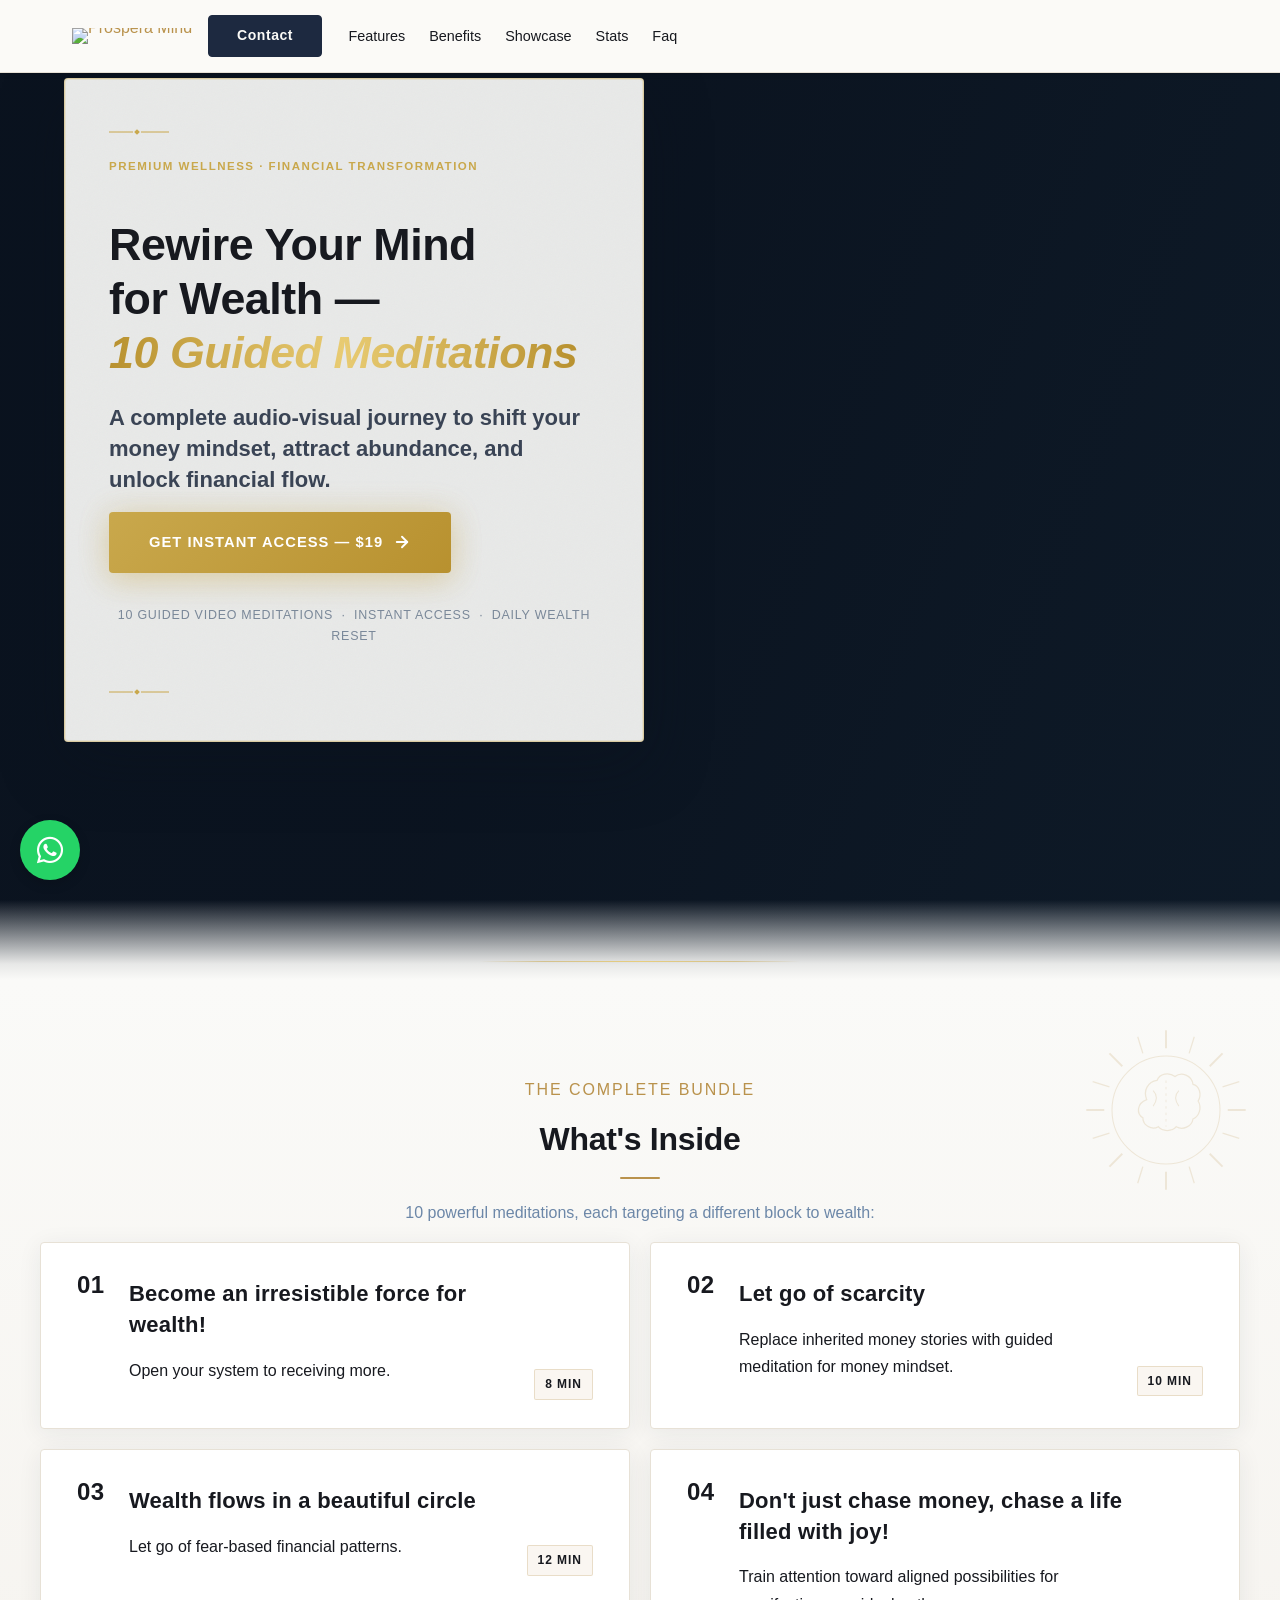
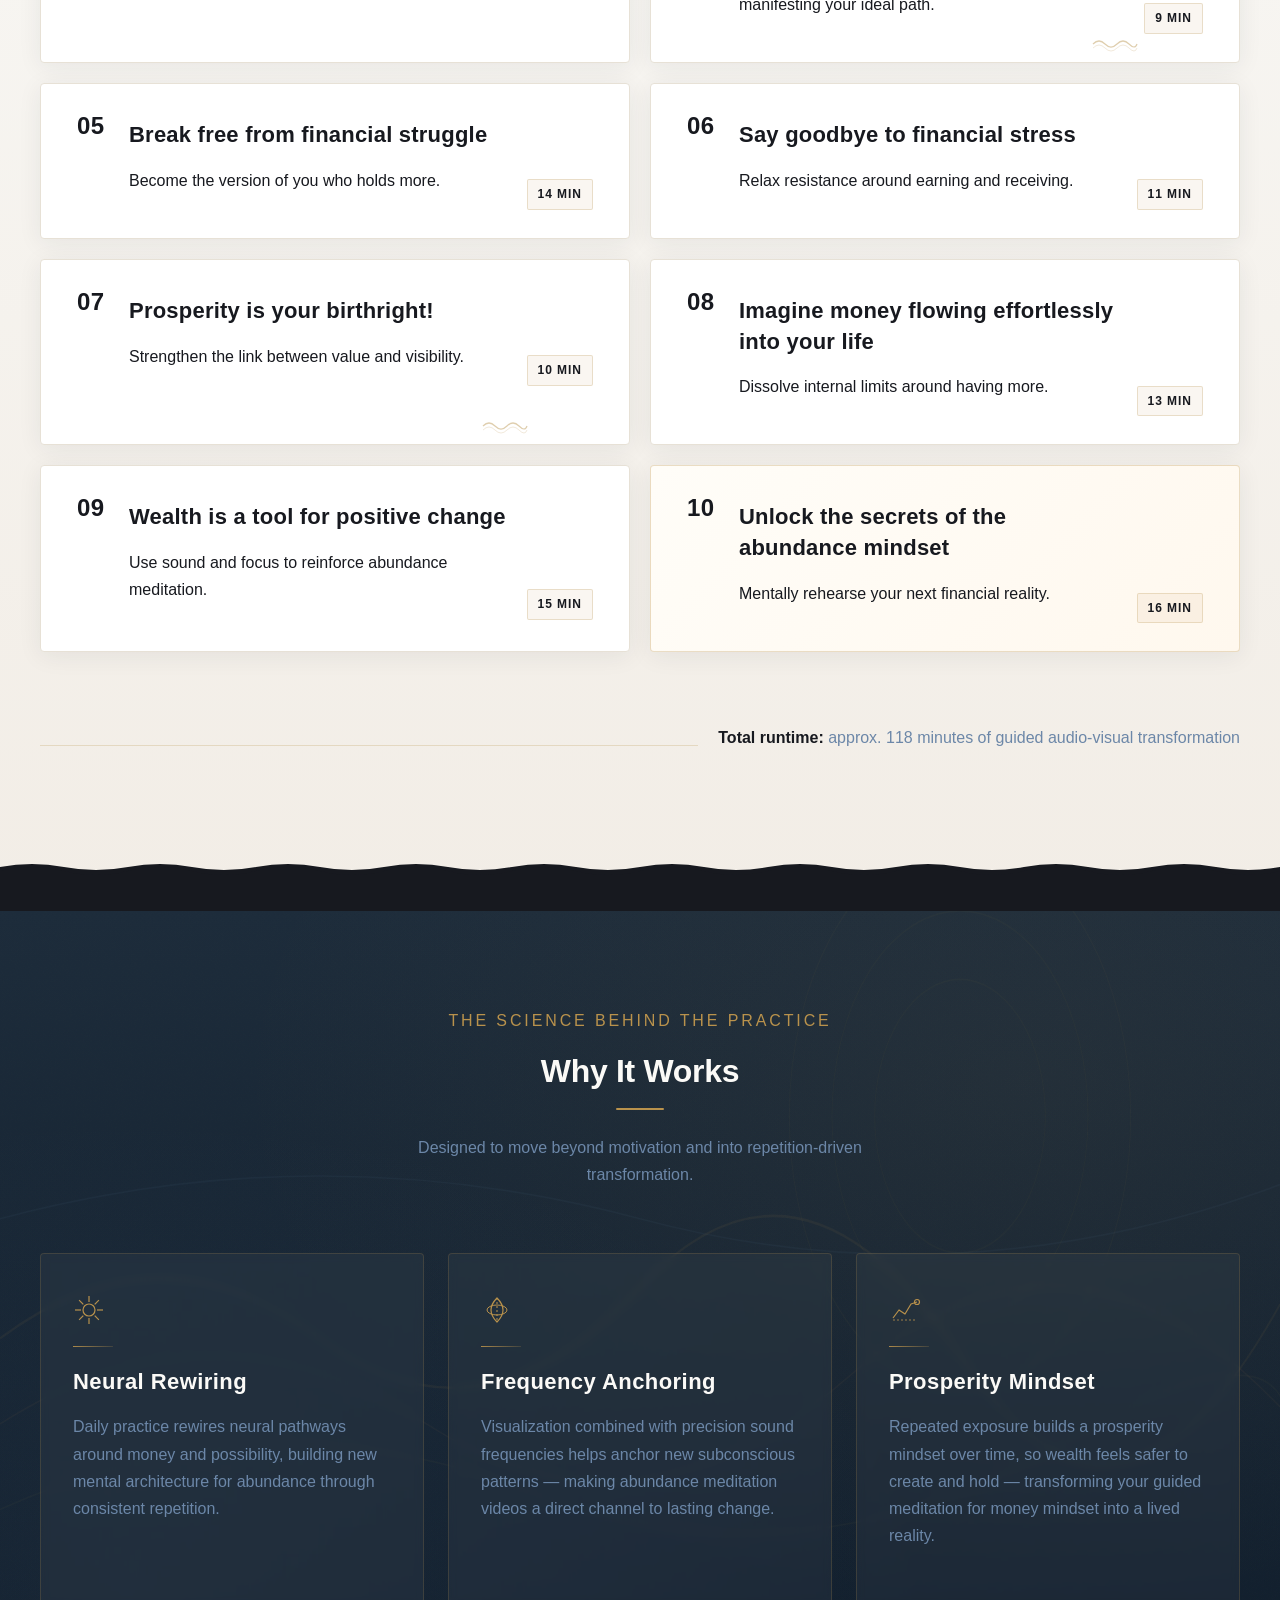
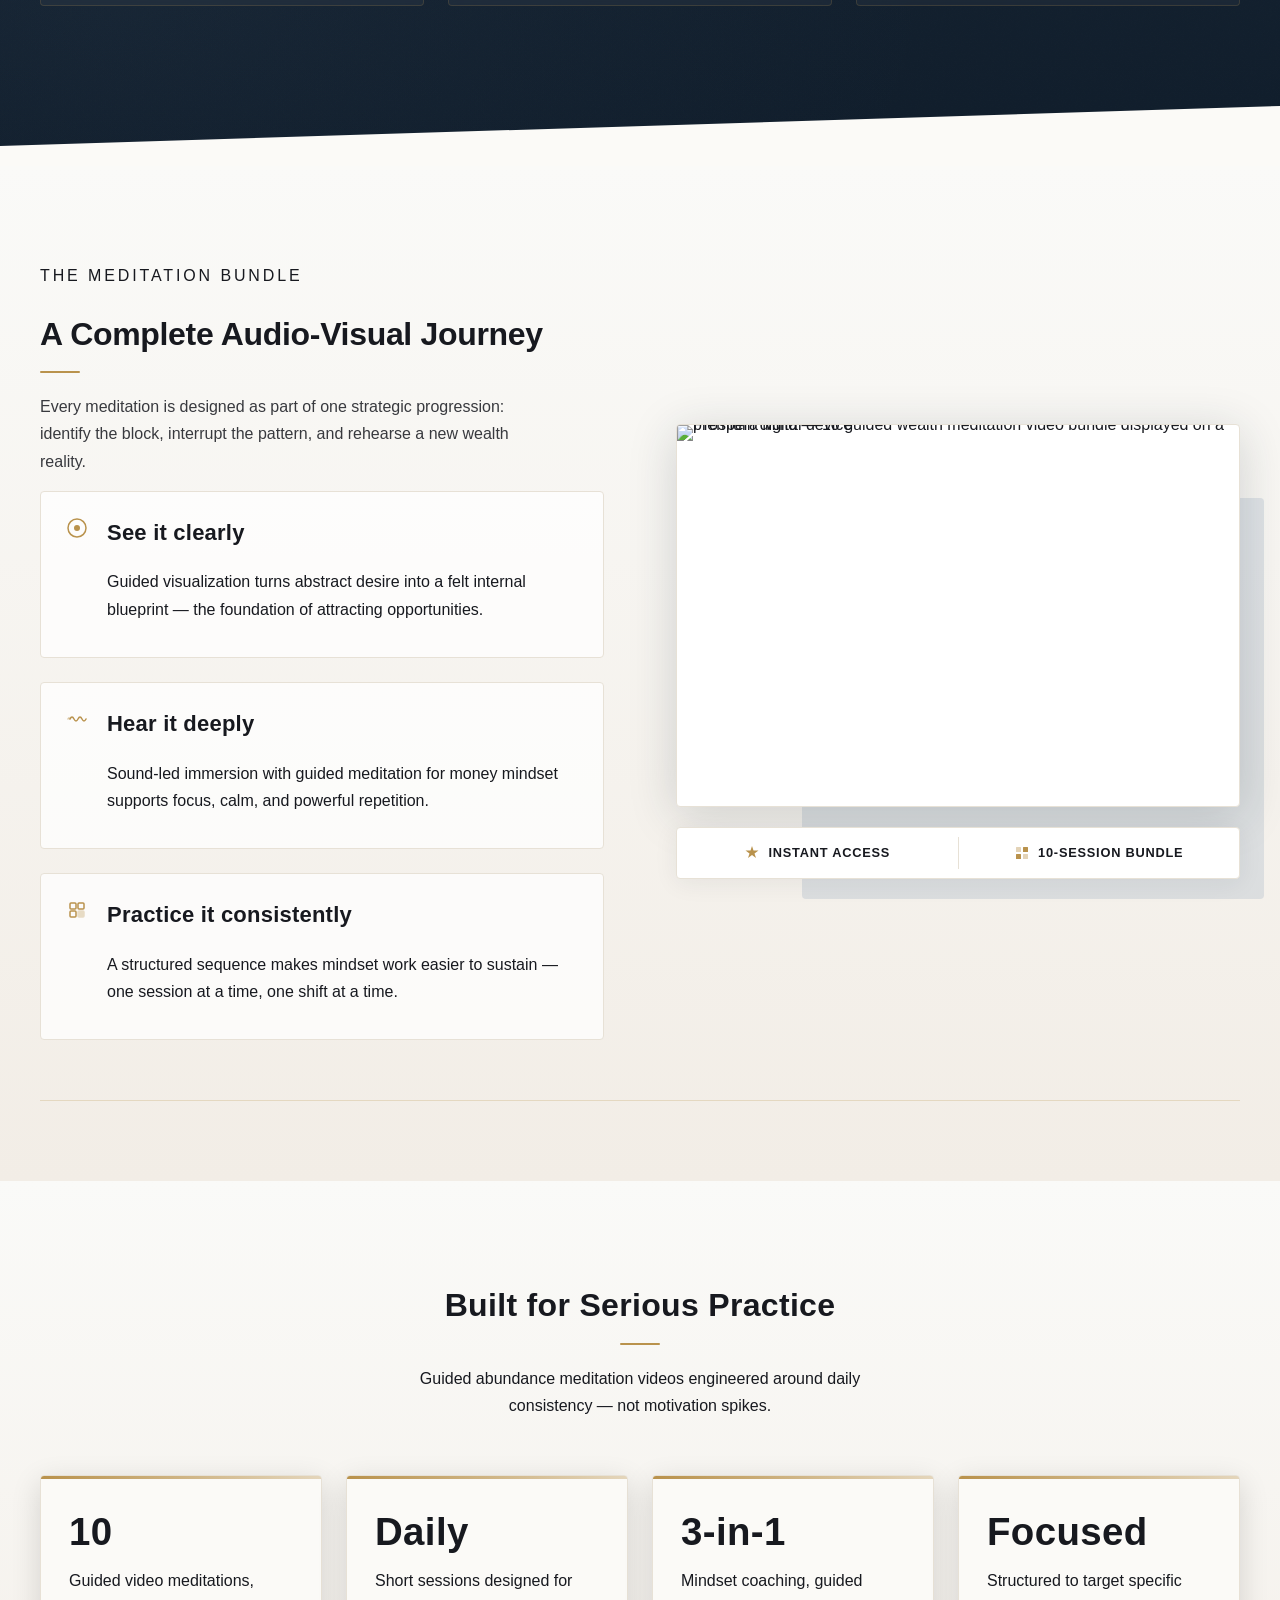
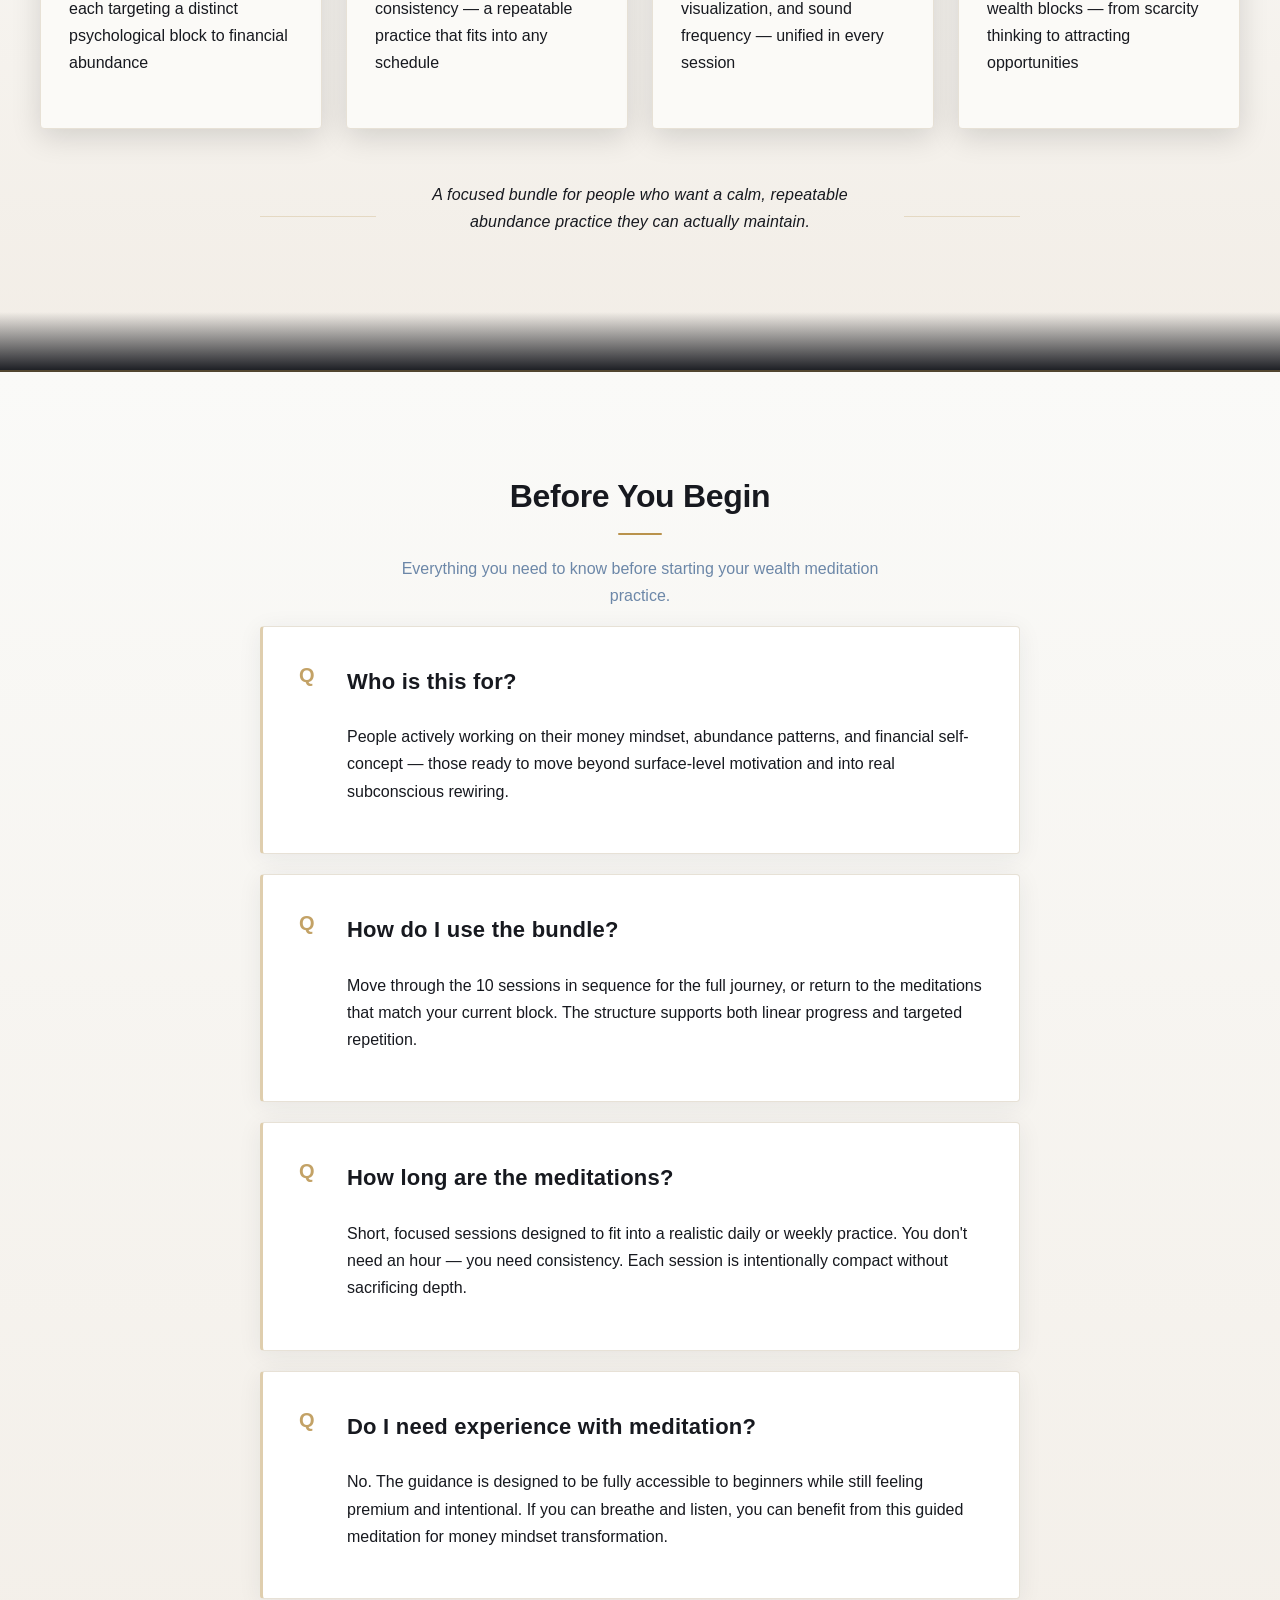
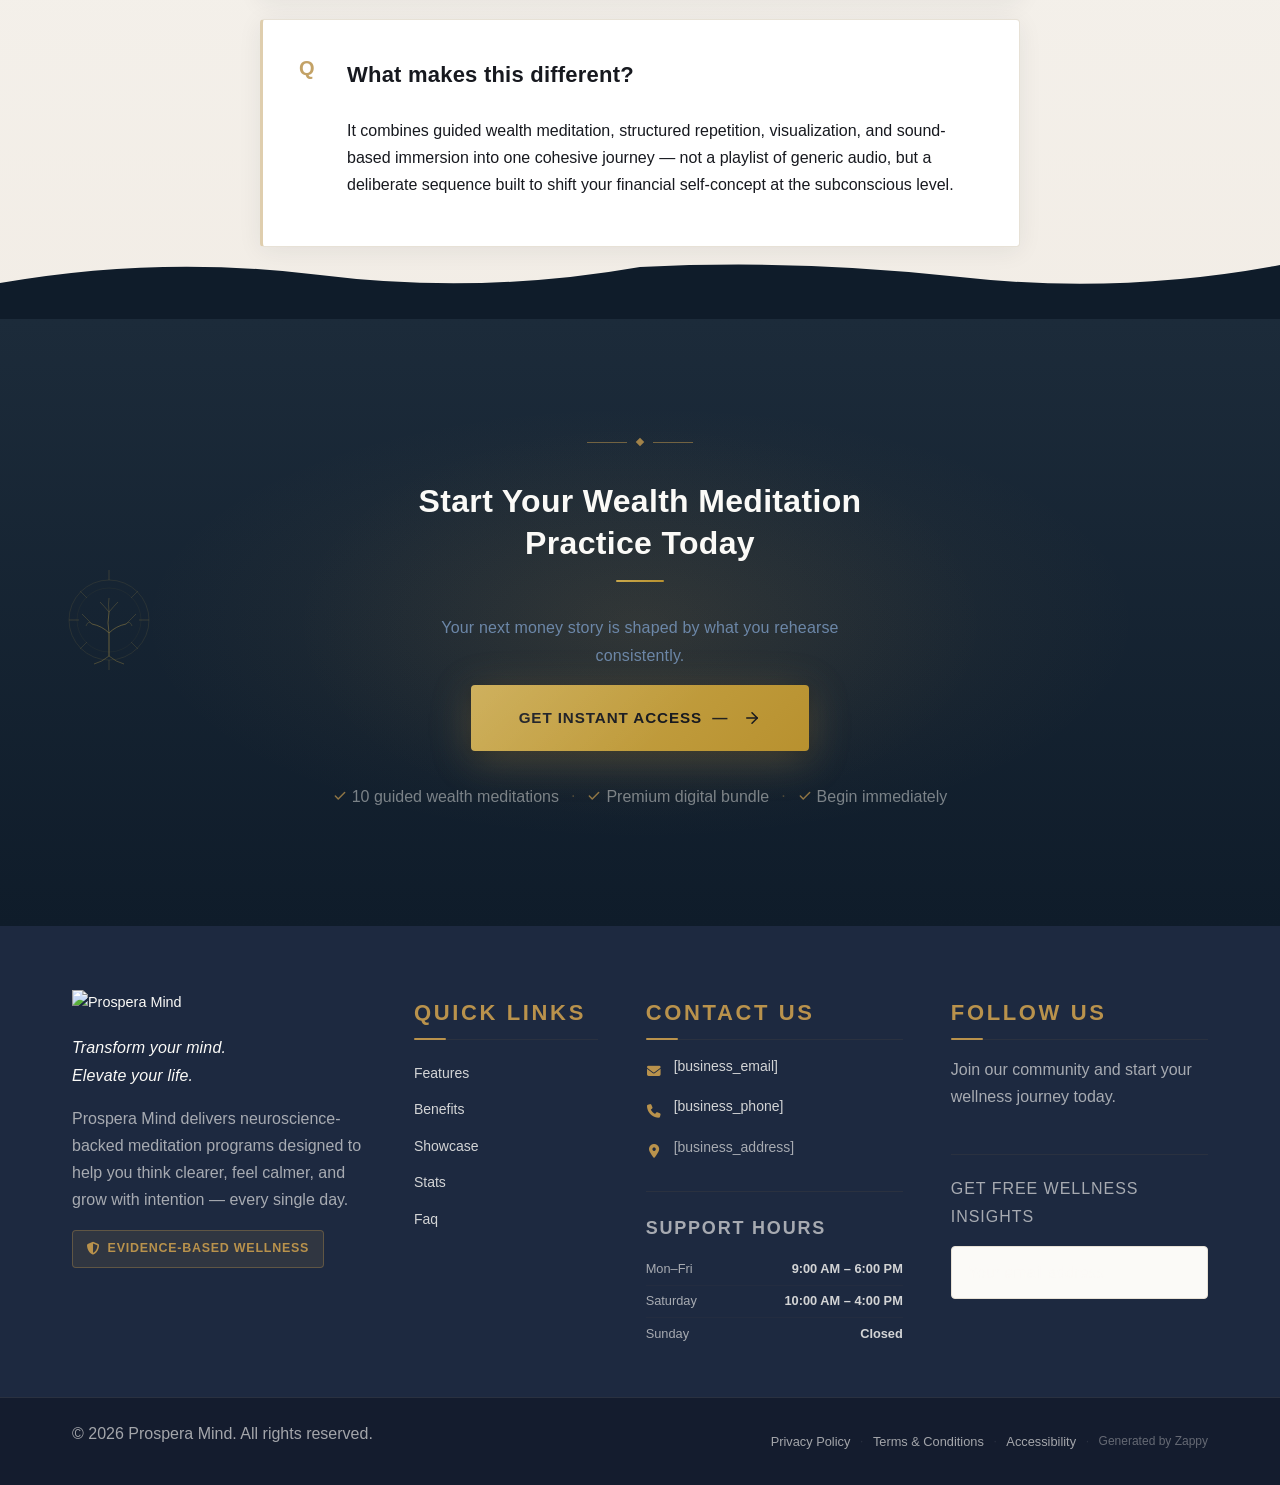
==== commit d1134bff: "Background sync: Progressive GitHub Sync" ====
--- a/public/index.html
+++ b/public/index.html
@@ -1 +1 @@
-<!doctype html><html lang="en"><head><meta charset="UTF-8"><meta content="width=device-width,initial-scale=1" name="viewport"><meta content="index, follow" name="robots"><title>manifesting job — Prospera Mind</title><meta content="A premium digital wellness product offering a bundle of 10 guided wealth meditation videos designed to rewire the subconscious mind for financial abundance. The" name="description"><meta content="manifesting job, Attracting Opportunities, guided meditation for money mindset, abundance meditation videos" name="keywords"><link href="/assets/favicon.ico" rel="icon" type="image/x-icon"><link href="/assets/favicon-16x16.png" rel="icon" type="image/png" sizes="16x16"><link href="/assets/favicon-32x32.png" rel="icon" type="image/png" sizes="32x32"><link href="/assets/favicon-48x48.png" rel="icon" type="image/png" sizes="48x48"><link href="/assets/favicon-192x192.png" rel="icon" type="image/png" sizes="192x192"><link href="/assets/favicon-512x512.png" rel="icon" type="image/png" sizes="512x512"><link href="/assets/apple-touch-icon.png" rel="apple-touch-icon"><script>!function(){"use strict";var t="6196d710-2bc2-42ad-b493-50a3dfb09987",e="https://api.zappy5.com/api/analytics/track",a=18e5,n=2592e6,o=!0,i=!0,r=!0;var s=function(){var e="zappy_visitor_"+t,a=null;try{if(a=localStorage.getItem(e)){var o=JSON.parse(a),i=Date.now();if(i-o.created<n)return o.lastSeen=i,localStorage.setItem(e,JSON.stringify(o)),o.id}}catch(t){console.warn("Zappy Analytics: LocalStorage not available")}var r="zv_"+Date.now()+"_"+Math.random().toString(36).substr(2,9);try{localStorage.setItem(e,JSON.stringify({id:r,created:Date.now(),lastSeen:Date.now()}))}catch(t){}return r}(),c=function(){var e="zappy_session_"+t,n=null;try{if(n=sessionStorage.getItem(e)){var o=JSON.parse(n),i=Date.now();if(i-o.timestamp<a)return o.timestamp=i,sessionStorage.setItem(e,JSON.stringify(o)),o.id}}catch(t){console.warn("Zappy Analytics: SessionStorage not available")}var r="zs_"+Date.now()+"_"+Math.random().toString(36).substr(2,9);try{sessionStorage.setItem(e,JSON.stringify({id:r,timestamp:Date.now()}))}catch(t){}return r}();function l(a,n){n=n||{};var o={website_id:t,event_type:a,page_path:window.location.pathname,referrer:document.referrer||"direct",visitor_id:s,session_id:c,metadata:n};if(navigator.sendBeacon){var i=new Blob([JSON.stringify(o)],{type:"application/json"});navigator.sendBeacon(e,i)}else fetch(e,{method:"POST",headers:{"Content-Type":"application/json"},body:JSON.stringify(o),keepalive:!0}).catch(function(t){console.warn("Zappy Analytics: Failed to track event",t)})}o&&l("pageview",{title:document.title,url:window.location.href}),i&&document.addEventListener("click",function(t){var e=t.target;if("BUTTON"===e.tagName||e.closest("button")){var a="BUTTON"===e.tagName?e:e.closest("button");l("click",{element:"button",text:a.textContent.trim().substring(0,100),id:a.id||null,class:a.className||null})}else if("A"===e.tagName||e.closest("a")){var n="A"===e.tagName?e:e.closest("a");l("navigation",{element:"link",text:n.textContent.trim().substring(0,100),href:n.href,external:n.hostname!==window.location.hostname})}},!0),r&&document.addEventListener("submit",function(t){var e=t.target;l("form_submit",{form_id:e.id||null,form_name:e.name||null,form_action:e.action||null,form_method:e.method||"GET"})},!0);var d=Date.now();window.addEventListener("beforeunload",function(){l("page_unload",{time_on_page:Math.floor((Date.now()-d)/1e3),page_path:window.location.pathname})}),window.zappyAnalytics={track:l,getVisitorId:function(){return s},getSessionId:function(){return c}}}()</script><meta content="manifesting job — Prospera Mind" property="og:title"><meta content="A premium digital wellness product offering a bundle of 10 guided wealth meditation videos designed to rewire the subconscious mind for financial abundance. The" property="og:description"><meta content="summary_large_image" name="twitter:card"><meta content="manifesting job — Prospera Mind" name="twitter:title"><meta content="A premium digital wellness product offering a bundle of 10 guided wealth meditation videos designed to rewire the subconscious mind for financial abundance. The" name="twitter:description"><meta content="website" property="og:type"><meta content="en_US" property="og:locale"><link href="https://cdnjs.cloudflare.com/ajax/libs/font-awesome/6.4.0/css/all.min.css" rel="stylesheet"><style>.skip-link{position:absolute;top:0;left:0;transform:translateY(-200%);padding:12px 18px;background:var(--bg-dark,#1a1a1a);color:var(--text-light,#fff);font-weight:600;border-radius:0 0 8px 0;z-index:10000}.skip-link:focus{transform:none;outline:2px solid var(--ring,#fff);outline-offset:2px}:focus-visible{outline:2px solid var(--ring,currentColor);outline-offset:3px}</style><link href="/assets/favicon.ico" rel="icon" type="image/x-icon"><link href="/assets/favicon-16x16.png" rel="icon" type="image/png" sizes="16x16"><link href="/assets/favicon-32x32.png" rel="icon" type="image/png" sizes="32x32"><link href="/assets/favicon-48x48.png" rel="icon" type="image/png" sizes="48x48"><link href="/assets/favicon-192x192.png" rel="icon" type="image/png" sizes="192x192"><link href="/assets/favicon-512x512.png" rel="icon" type="image/png" sizes="512x512"><link href="/assets/apple-touch-icon.png" rel="apple-touch-icon"><link href="https://cdn.jsdelivr.net/npm/vanilla-cookieconsent@3/dist/cookieconsent.css" rel="stylesheet"><script src="https://cdn.jsdelivr.net/npm/vanilla-cookieconsent@3/dist/cookieconsent.umd.js"></script><script src="https://cdn.jsdelivr.net/gh/mickidum/acc_toolbar/acctoolbar/acctoolbar.min.js"></script><link href="/styles.css" rel="stylesheet"><style id="zappy-dropdown-submenu-styles">#navMenu li:has(.sub-menu),.nav-menu li:has(.sub-menu),.navbar li:has(.sub-menu),nav li:has(.sub-menu){position:relative}#navMenu .sub-menu,.nav-menu .sub-menu,.navbar .sub-menu,nav .sub-menu{display:block!important;position:absolute!important;top:100%;left:0;min-width:220px;background:#fff;border-radius:8px;box-shadow:0 8px 25px rgba(0,0,0,.15);padding:8px 0;opacity:0;visibility:hidden;transform:translateY(10px);transition:all .3s ease;z-index:1000;list-style:none;pointer-events:none}#navMenu li:hover>.sub-menu,.nav-menu li:hover>.sub-menu,.navbar li:hover>.sub-menu,nav li:hover>.sub-menu{opacity:1!important;visibility:visible!important;transform:translateY(0)!important;pointer-events:auto!important}.sub-menu li{list-style:none;margin:0;padding:0}.sub-menu a{display:block!important;padding:10px 16px!important;color:var(--text-dark,#333)!important;font-weight:500;text-decoration:none;white-space:nowrap;transition:background-color .2s}.sub-menu .zappy-nav-child>a{padding-left:28px!important;font-size:.9em!important;opacity:.85!important}[dir=rtl] .sub-menu .zappy-nav-child>a,html[lang=ar] .sub-menu .zappy-nav-child>a,html[lang=he] .sub-menu .zappy-nav-child>a{padding-left:10px!important;padding-right:28px!important}.sub-menu .zappy-nav-parent>a{font-weight:600!important}.sub-menu a:hover{background-color:#f5f5f5}[dir=rtl] .nav-menu .sub-menu,[dir=rtl] .navbar .sub-menu,[dir=rtl] nav .sub-menu,html[lang=ar] .nav-menu .sub-menu,html[lang=ar] .navbar .sub-menu,html[lang=ar] nav .sub-menu,html[lang=he] .nav-menu .sub-menu,html[lang=he] .navbar .sub-menu,html[lang=he] nav .sub-menu{left:auto!important;right:0!important}.sub-menu:empty,.sub-menu:not(:has(li)):not(:has(> a)),.sub-menu:not(:has(li:not(.zappy-hidden-menu-item))):not(:has(> a)){display:none!important;opacity:0!important;visibility:hidden!important;pointer-events:none!important}li:has(.menu-group-title):hover>.sub-menu{opacity:1!important;visibility:visible!important;transform:translateY(0)!important;pointer-events:auto!important}#navMenu>li>.menu-group-title,.nav-menu>li>.menu-group-title{display:inline-block;padding:.5rem 1rem;cursor:default;user-select:none}@media (max-width:768px){#navMenu .sub-menu,.nav-menu .sub-menu,.navbar .sub-menu,nav .sub-menu{position:static!important;transform:none!important;box-shadow:none!important;background:0 0!important;max-height:0;overflow:hidden;opacity:0;visibility:hidden;transition:max-height .3s ease,opacity .3s ease;padding:0!important;border-radius:0!important}#navMenu .sub-menu.mobile-expanded,.nav-menu .sub-menu.mobile-expanded,.navbar .sub-menu.mobile-expanded{max-height:none!important;overflow-y:visible!important;opacity:1!important;visibility:visible!important;padding:8px 0 8px 16px!important}[dir=rtl] .sub-menu.mobile-expanded,html[lang=he] .sub-menu.mobile-expanded{padding:8px 16px 8px 0!important}#navMenu li:hover>.sub-menu,.nav-menu li:hover>.sub-menu,.navbar li:hover>.sub-menu,nav li:hover>.sub-menu{opacity:0;visibility:hidden;pointer-events:none}#navMenu li>.sub-menu.mobile-expanded,.nav-menu li>.sub-menu.mobile-expanded,.navbar li>.sub-menu.mobile-expanded,nav li>.sub-menu.mobile-expanded{opacity:1!important;visibility:visible!important;pointer-events:auto!important}#navMenu li:has(.sub-menu),.nav-menu li:has(.sub-menu),.navbar li:has(.sub-menu),nav li:has(.sub-menu){display:flex!important;flex-wrap:wrap!important;align-items:center!important;position:relative!important;min-height:44px!important}#navMenu li:has(.sub-menu)>a,.nav-menu li:has(.sub-menu)>a,.navbar li:has(.sub-menu)>a,nav li:has(.sub-menu)>a{flex:1!important;min-width:0!important}#navMenu li:has(.sub-menu)>.menu-group-title,.nav-menu li:has(.sub-menu)>.menu-group-title,.navbar li:has(.sub-menu)>.menu-group-title,nav li:has(.sub-menu)>.menu-group-title{flex:1!important;min-width:0!important;padding:0!important;line-height:inherit!important}#navMenu li:has(.sub-menu)>.sub-menu,.nav-menu li:has(.sub-menu)>.sub-menu,.navbar li:has(.sub-menu)>.sub-menu,nav li:has(.sub-menu)>.sub-menu{flex-basis:100%!important;width:100%!important}#navMenu li:has(.sub-menu)>a [class*=arrow],#navMenu li:has(.sub-menu)>a [class*=chevron],.nav-menu li:has(.sub-menu)>a .fa-angle-down,.nav-menu li:has(.sub-menu)>a .fa-chevron-down,.nav-menu li:has(.sub-menu)>a [class*=arrow],.nav-menu li:has(.sub-menu)>a [class*=chevron],nav li:has(.sub-menu)>a [class*=arrow],nav li:has(.sub-menu)>a [class*=chevron]{display:none!important;visibility:hidden!important}.mobile-submenu-toggle{display:flex!important;align-items:center!important;justify-content:center!important;width:44px!important;height:auto!important;background:0 0!important;border:none!important;cursor:pointer!important;color:var(--text-dark)!important;position:static!important;flex-shrink:0!important;align-self:stretch!important;z-index:2!important;padding:0!important;margin:0!important}.mobile-submenu-toggle::after{content:''!important;width:0!important;height:0!important;border-left:6px solid transparent!important;border-right:6px solid transparent!important;border-top:7px solid currentColor!important;transition:transform .3s ease!important}.mobile-submenu-toggle.expanded::after{transform:rotate(180deg)!important}.sub-menu a{padding:10px 0!important;display:block!important;color:var(--text-dark)!important;white-space:normal!important}.sub-menu .zappy-nav-child>a{padding-left:28px!important;font-size:.9em!important;opacity:.85!important}[dir=rtl] .sub-menu .zappy-nav-child>a,html[lang=ar] .sub-menu .zappy-nav-child>a,html[lang=he] .sub-menu .zappy-nav-child>a{padding-left:0!important;padding-right:28px!important}.sub-menu .zappy-nav-parent>a{font-weight:600!important}#navMenu.active,.nav-menu.active{max-width:100vw!important;overflow-x:hidden!important;box-sizing:border-box!important}.navbar .sub-menu li a,.zappy-products-dropdown .sub-menu a,nav.navbar .sub-menu li a{color:var(--text-dark)!important}}@media (min-width:769px){.mobile-submenu-toggle{display:none!important}}</style><style id="zappy-widget-visibility">html[dir=rtl] .whatsapp-float{right:20px!important;left:auto!important}html:not([dir]) .whatsapp-float,html[dir=ltr] .whatsapp-float{left:20px!important;right:auto!important}html[dir=rtl] #mic-access-tool-general-button,html[dir=rtl] #mic-init-access-tool #mic-access-tool-general-button,html[dir=rtl] #mic-init-access-tool .mic-access-tool-general-button,html[dir=rtl] ._access-icon,html[dir=rtl] .mic-access-tool-general-button{left:20px!important;right:auto!important}html:not([dir]) #mic-access-tool-general-button,html:not([dir]) #mic-init-access-tool #mic-access-tool-general-button,html:not([dir]) #mic-init-access-tool .mic-access-tool-general-button,html:not([dir]) ._access-icon,html:not([dir]) .mic-access-tool-general-button,html[dir=ltr] #mic-access-tool-general-button,html[dir=ltr] #mic-init-access-tool #mic-access-tool-general-button,html[dir=ltr] #mic-init-access-tool .mic-access-tool-general-button,html[dir=ltr] ._access-icon,html[dir=ltr] .mic-access-tool-general-button{right:20px!important;left:auto!important}@media (max-width:768px){.whatsapp-float{display:flex!important}}@media (min-width:769px){.whatsapp-float{display:flex!important}}@media (max-width:768px){#mic-access-tool-general-button,#mic-init-access-tool #mic-access-tool-general-button,#mic-init-access-tool .mic-access-tool-general-button,._access-icon,.mic-access-tool-general-button{display:flex!important;visibility:visible!important;opacity:1!important;pointer-events:auto!important}#mic-access-tool-box.opened-mic-access-tool,#mic-init-access-tool #mic-access-tool-box.opened-mic-access-tool,.mic-access-tool-box.opened-mic-access-tool{visibility:visible!important;opacity:1!important;pointer-events:auto!important}}@media (min-width:769px){#mic-access-tool-general-button,#mic-init-access-tool #mic-access-tool-general-button,#mic-init-access-tool .mic-access-tool-general-button,._access-icon,.mic-access-tool-general-button{display:flex!important;visibility:visible!important;opacity:1!important;pointer-events:auto!important}#mic-access-tool-box.opened-mic-access-tool,#mic-init-access-tool #mic-access-tool-box.opened-mic-access-tool,.mic-access-tool-box.opened-mic-access-tool{visibility:visible!important;opacity:1!important;pointer-events:auto!important}}</style></head><body><a href="#main" class="skip-link">Skip to main content</a><nav class="navbar"><button aria-label="Menu" class="mobile-toggle" id="mobileToggle"><svg viewBox="0 0 24 24" fill="none" height="24" width="24" class="hamburger-icon"><path d="M3 12h18M3 6h18M3 18h18" stroke="currentColor" stroke-width="2" stroke-linecap="round"></path></svg> <svg viewBox="0 0 24 24" fill="none" height="24" width="24" class="close-icon" style="display:none"><path d="M18 6L6 18M6 6l12 12" stroke="currentColor" stroke-width="2" stroke-linecap="round"></path></svg></button> <button aria-label="Call" class="phone-header-btn" data-phone="[business_phone]"><svg viewBox="0 0 24 24" fill="currentColor" height="20" width="20"><path d="M22 16.92v3a2 2 0 0 1-2.18 2 19.79 19.79 0 0 1-8.63-3.07 19.5 19.5 0 0 1-6-6 19.79 19.79 0 0 1-3.07-8.67A2 2 0 0 1 4.11 2h3a2 2 0 0 1 2 1.72 12.84 12.84 0 0 0 .7 2.81 2 2 0 0 1-.45 2.11L8.09 9.91a16 16 0 0 0 6 6l1.27-1.27a2 2 0 0 1 2.11-.45 12.84 12.84 0 0 0 2.81.7A2 2 0 0 1 22 16.92z"></path></svg></button><div class="nav-container"><div class="nav-brand"><a href="/" class="logo-link"><img alt="Prospera Mind" src="/assets/site-home-image-1.webp" class="logo"></a></div><ul class="nav-menu" id="navMenu"><li><a href="#features">Features</a></li><li><a href="#benefits">Benefits</a></li><li><a href="#showcase">Showcase</a></li><li><a href="#stats">Stats</a></li><li><a href="#faq">Faq</a></li></ul><div class="nav-cta-container"><a href="#cta" class="nav-cta-btn">Contact</a></div></div></nav><script>window.addEventListener("load",function(){const e=document.querySelector(".navbar, nav, header");if(!e)return void console.log("[Navbar] Navbar element not found");let t=document.getElementById("mobileToggle")||document.querySelector(".mobile-toggle")||document.querySelector(".hamburger")||document.querySelector(".hamburger-menu")||document.querySelector(".menu-toggle")||document.querySelector(".burger-menu")||document.querySelector('[aria-label="Menu"]')||document.querySelector('[aria-label="תפריט"]');const n=document.querySelector(".phone-header-btn"),o=window.getComputedStyle(e);let r=o.backgroundColor;if(console.log("[Navbar] Initial navbar background:",r),"transparent"===r||"rgba(0, 0, 0, 0)"===r||r.startsWith("rgba")&&r.includes(", 0)")){const e=o.backgroundImage;if(e&&"none"!==e)console.log("[Navbar] Navbar has background image/gradient, using dark text"),r="rgb(240, 240, 240)";else{const e=window.getComputedStyle(document.body).backgroundColor;console.log("[Navbar] Navbar transparent, using body background:",e),r=e}}const a=r.match(/\d+/g);if(a&&a.length>=3){const e=(.299*parseInt(a[0])+.587*parseInt(a[1])+.114*parseInt(a[2]))/255;console.log("[Navbar] Mobile button colors preserved from Claude CSS (luminance:",e.toFixed(2)+")");const o=document.createElement("style");o.id="zappy-mobile-nav-fix";document.documentElement.lang;document.documentElement.dir,o.textContent='\n        /* Hide mobile buttons on desktop, show only on mobile */\n        @media (min-width: 769px) {\n          .mobile-toggle,\n          .phone-header-btn {\n            display: none !important;\n          }\n        }\n        \n        /* Show and position mobile buttons correctly on mobile */\n        @media (max-width: 768px) {\n          .navbar,\n          nav.navbar {\n            min-height: 70px !important;\n          }\n\n          .mobile-toggle,\n          .phone-header-btn {\n            position: absolute !important;\n            top: 0 !important;\n            bottom: 0 !important;\n            margin-top: auto !important;\n            margin-bottom: auto !important;\n            transform: none !important;\n            z-index: 1001 !important;\n            display: flex !important;\n            align-items: center !important;\n            justify-content: center !important;\n            width: 36px !important;\n            height: 36px !important;\n            border-radius: 50% !important;\n            border: none !important;\n            cursor: pointer !important;\n            padding: 6px !important;\n            background: none !important;\n            color: var(--nav-text, var(--text-dark)) !important;\n            touch-action: manipulation !important;\n            -webkit-tap-highlight-color: transparent !important;\n          }\n\n          html[data-zappy-site-type="ecommerce"] .phone-header-btn,\n          body[data-zappy-site-type="ecommerce"] .phone-header-btn,\n          html[data-zappy-site-type="ecommerce"] header .phone-header-btn,\n          html[data-zappy-site-type="ecommerce"] nav .phone-header-btn {\n            display: none !important;\n            visibility: hidden !important;\n            width: 0 !important;\n            height: 0 !important;\n            min-width: 0 !important;\n            overflow: hidden !important;\n          }\n          \n          /* LTR positioning (default): hamburger LEFT, phone RIGHT */\n          html:not([dir="rtl"]):not([lang="he"]):not([lang="ar"]) .mobile-toggle,\n          html[dir="ltr"] .mobile-toggle {\n            left: 12px !important;\n            right: auto !important;\n          }\n          html:not([dir="rtl"]):not([lang="he"]):not([lang="ar"]) .phone-header-btn,\n          html[dir="ltr"] .phone-header-btn {\n            right: 12px !important;\n            left: auto !important;\n          }\n          \n          /* RTL positioning: hamburger RIGHT, phone LEFT */\n          html[dir="rtl"] .mobile-toggle,\n          html[lang="he"] .mobile-toggle,\n          html[lang="ar"] .mobile-toggle {\n            right: 12px !important;\n            left: auto !important;\n          }\n          html[dir="rtl"] .phone-header-btn,\n          html[lang="he"] .phone-header-btn,\n          html[lang="ar"] .phone-header-btn {\n            left: 12px !important;\n            right: auto !important;\n          }\n          \n          /* CRITICAL: Ensure nav-container has min-height on mobile */\n          /* All children are positioned absolutely/fixed on mobile, so height:auto collapses to 0 */\n          .nav-container {\n            min-height: 70px !important;\n            position: relative !important;\n          }\n          \n          /* Ensure SVG icons are properly sized and inherit color */\n          .mobile-toggle svg,\n          .phone-header-btn svg {\n            width: 24px !important;\n            height: 24px !important;\n            /* Don\'t force display - let JavaScript control hamburger/close toggle */\n          }\n          \n          /* Reset nav-cta-container on mobile - remove desktop box-shadow/padding */\n          /* that creates a visible ghost box when CTA button is hidden */\n          .nav-cta-container {\n            box-shadow: none !important;\n            padding: 0 !important;\n          }\n          \n          /* Hide nav-cta-container entirely on mobile when there\'s no lang-switcher */\n          /* (only the CTA button is inside, and it\'s hidden on mobile) */\n          .nav-cta-container:not(:has(.lang-switcher)) {\n            display: none !important;\n          }\n          \n          /* CRITICAL: Prevent hero image fade gradient from bleeding over headline text */\n          /* The .image-fade-gradient has bottom: -30px (extends below parent) */\n          /* On mobile stacked layout, this overlaps the h1 text below the image */\n          .hero-image-column {\n            overflow: hidden !important;\n          }\n          .image-fade-gradient {\n            bottom: 0 !important;\n          }\n          \n          /* Hide desktop language switcher on mobile - hamburger menu handles it */\n          /* High specificity to override stored CSS */\n          .lang-switcher,\n          .nav-cta-container .lang-switcher,\n          .nav-container .lang-switcher,\n          .navbar .lang-switcher,\n          .navbar .nav-cta-container .lang-switcher {\n            display: none !important;\n          }\n        }\n      ';const r=document.getElementById("zappy-mobile-nav-fix");r&&r.remove(),document.head.appendChild(o),console.log("[Navbar] Critical CSS injected for mobile nav positioning");const i=window.innerWidth<=768;if(t){const e=t.querySelector(".hamburger-icon"),n=t.querySelector(".close-icon");e&&(e.style.setProperty("width","24px","important"),e.style.setProperty("height","24px","important"),e.style.setProperty("display","block","important")),n&&(n.style.setProperty("width","24px","important"),n.style.setProperty("height","24px","important"),n.style.setProperty("display","none","important")),i?(t.style.setProperty("position","absolute","important"),t.style.setProperty("top","0","important"),t.style.setProperty("bottom","0","important"),t.style.setProperty("margin-top","auto","important"),t.style.setProperty("margin-bottom","auto","important"),t.style.setProperty("transform","none","important"),t.style.setProperty("z-index","1001","important"),t.style.removeProperty("left"),t.style.removeProperty("right"),console.log("[Navbar] Mobile toggle positioning applied (mobile viewport)")):(t.style.removeProperty("position"),t.style.removeProperty("top"),t.style.removeProperty("transform"),t.style.removeProperty("z-index"),t.style.removeProperty("left"),t.style.removeProperty("right"),console.log("[Navbar] Desktop viewport - cleared mobile toggle inline positioning"))}if(n){const e=n.querySelector("svg");e&&(e.style.width="24px",e.style.height="24px",e.setAttribute("width","24"),e.setAttribute("height","24")),i?(n.style.setProperty("position","absolute","important"),n.style.setProperty("top","0","important"),n.style.setProperty("bottom","0","important"),n.style.setProperty("margin-top","auto","important"),n.style.setProperty("margin-bottom","auto","important"),n.style.setProperty("transform","none","important"),n.style.setProperty("z-index","1001","important"),n.style.removeProperty("left"),n.style.removeProperty("right"),console.log("[Navbar] Phone button positioning applied (mobile viewport)")):(n.style.removeProperty("position"),n.style.removeProperty("top"),n.style.removeProperty("transform"),n.style.removeProperty("z-index"),n.style.removeProperty("left"),n.style.removeProperty("right"),console.log("[Navbar] Desktop viewport - cleared phone button inline positioning"))}}else console.log("[Navbar] Could not parse background color:",r);t=document.getElementById("mobileToggle")||document.querySelector(".mobile-toggle")||document.querySelector(".hamburger")||document.querySelector(".hamburger-menu")||document.querySelector(".menu-toggle")||document.querySelector(".burger-menu")||document.querySelector('[aria-label="Menu"]')||document.querySelector('[aria-label="תפריט"]');const i=document.getElementById("navMenu")||document.querySelector(".nav-menu")||document.querySelector(".nav-links")||document.querySelector("nav ul:not(.submenu)");if(!t||!i)return void console.log("[Navbar] Mobile toggle or menu not found:",{toggle:!!t,menu:!!i});i.id||(i.id="navMenu"),console.log("[Navbar] Initializing mobile menu...");const l=t.cloneNode(!0);t.parentNode.replaceChild(l,t);var s=0;function p(e){var t=Date.now();t-s<300||(s=t,function(e){e.preventDefault(),e.stopPropagation();const t=l.querySelector(".hamburger-icon"),n=l.querySelector(".close-icon");i.classList.contains("active")?(i.classList.remove("active"),t&&t.style.setProperty("display","block","important"),n&&n.style.setProperty("display","none","important"),document.body.style.overflow="",console.log("[Navbar] Menu closed")):(i.classList.add("active"),t&&t.style.setProperty("display","none","important"),n&&n.style.setProperty("display","block","important"),document.body.style.overflow="hidden",console.log("[Navbar] Menu opened"))}(e))}l.addEventListener("click",p),l.addEventListener("touchend",p),i.querySelectorAll("a").forEach(function(e){e.addEventListener("click",function(){if("#"===this.getAttribute("href"))return;const e=l.querySelector(".hamburger-icon"),t=l.querySelector(".close-icon");i.classList.remove("active"),e&&e.style.setProperty("display","block","important"),t&&t.style.setProperty("display","none","important"),document.body.style.overflow="",console.log("[Navbar] Menu closed (link clicked)")})});var m=i.querySelectorAll(".dropdown-toggle");m.forEach(function(e){e.addEventListener("click",function(e){e.preventDefault(),e.stopPropagation();var t=this.closest(".nav-dropdown");t&&(t.parentNode.querySelectorAll(".nav-dropdown.open").forEach(function(e){e!==t&&e.classList.remove("open")}),t.classList.toggle("open"),console.log("[Navbar] Dropdown toggled:",t.classList.contains("open")?"open":"closed"))})}),document.addEventListener("click",function(e){e.target.closest(".nav-dropdown")||document.querySelectorAll(".nav-dropdown.open").forEach(function(e){e.classList.remove("open")})}),console.log("[Navbar] Dropdown handlers initialized for "+m.length+" dropdowns"),n&&n.addEventListener("click",function(){const e=document.querySelectorAll('a[href^="tel:"]'),t=e.length>0?e[0].getAttribute("href").replace("tel:",""):"[business_phone]";window.location.href="tel:"+t,console.log("[Navbar] Phone button clicked")}),console.log("[Navbar] Mobile menu initialized successfully")})</script><main id="main"><section class="home-hero-section" data-band-index="0" data-layout-spec="Home-hero" id="hero" data-hero-type="fullscreen-scrim"><div class="home-hero-bg"><div data-element-id="img-1779021820663-qwprhrzsh" data-element-type="image" data-zappy-wrapper-margins-applied="true" data-zappy-zoom-clip="true" data-zappy-zoom-wrapper="true" data-zappy-zoom-wrapper-align="center" data-zappy-zoom-wrapper-width-mode="full" style="position:absolute !important;top:0px !important;left:0px !important;width:100% !important;height:100% !important;max-width:none !important;margin-left:0px !important;margin-right:0px !important;display:block !important;z-index:1 !important;overflow:hidden !important"><img alt="Cinematic luxury meditation environment with deep navy and gold ambient lighting" src="/assets/site-home-hero-image-1-1779022518604-dr6qcs.webp?v=1779022520742" data-context="Cinematic luxury wellness meditation environment: a deep navy-black room with soft warm amber and gold ambient lighting, premium meditation cushion or chair in foreground, abstract golden light particles or bokeh floating in air, moody atmospheric depth, no people, evokes financial abundance and inner transformation, editorial photography style, ultra premium feel" data-placeholder="home-hero-image-1" height="700" width="1200" data-element-id="img-1779021820663-qwprhrzsh" data-element-type="image" data-hero-background="true" data-hero-bg="true" data-zappy-object-position="50% 50%" data-zappy-zoom="1" fetchpriority="high" style="object-position:50% 50% !important;object-fit:cover !important;width:100% !important;height:100% !important;margin:0px !important;position:absolute !important;left:0% !important;top:0% !important;max-width:none !important;max-height:none !important;display:block !important"></div></div><div class="home-hero-scrim" aria-hidden="true"></div><div class="home-hero-container"><article class="home-hero-card"><grammarly-extension class="dnXmp" data-grammarly-shadow-root="true" style="position:absolute;top:-1px;left:-1px;pointer-events:none;--rem:16"></grammarly-extension><grammarly-extension class="dnXmp" data-grammarly-shadow-root="true" style="position:absolute;top:-1px;left:-1px;pointer-events:none;--rem:16"></grammarly-extension><grammarly-extension class="dnXmp" data-grammarly-shadow-root="true" style="position:absolute;top:-1px;left:-1px;pointer-events:none;--rem:16"></grammarly-extension><grammarly-extension class="dnXmp" data-grammarly-shadow-root="true" style="position:absolute;top:-1px;left:-1px;pointer-events:none;--rem:16"></grammarly-extension><div class="home-hero-rule-top" aria-hidden="true"><svg viewBox="0 0 60 10" fill="none" height="10" width="60" aria-hidden="true" xmlns="http://www.w3.org/2000/svg" data-no-icon-edit="true"><line x1="0" x2="24" y1="5" y2="5" stroke="#C9A84C" stroke-width="1"></line><rect height="4" width="4" x="26" y="3" fill="#C9A84C" transform="rotate(45 28 5)"></rect><line x1="32" x2="60" y1="5" y2="5" stroke="#C9A84C" stroke-width="1"></line></svg></div><p><span class="home-hero-label">Premium Wellness · Financial Transformation</span></p><h1 class="home-hero-h1">Rewire Your Mind<br>for Wealth —<br><em>10 Guided Meditations</em></h1><h3 class="home-hero-subtitle">A complete audio-visual journey to shift your money mindset, attract abundance, and unlock financial flow.</h3><p><a href="#get-access" class="btn-primary home-hero-cta" data-element-id="btn-1779021820652-n5pilj5du" data-element-type="button" data-native-element="true" style="outline:none">Get Instant Access — $19<svg viewBox="0 0 24 24" fill="none" height="18" width="18" aria-hidden="true" data-element-type="icon" data-icon-type="svg" stroke="currentColor" stroke-linecap="round" stroke-linejoin="round" stroke-width="2.5"><line x1="5" x2="19" y1="12" y2="12"></line><polyline points="12 5 19 12 12 19"></polyline></svg></a></p><p class="home-hero-microcopy">10 guided video meditations&nbsp;&nbsp;·&nbsp;&nbsp;Instant access&nbsp;&nbsp;·&nbsp;&nbsp;Daily wealth reset</p><div class="home-hero-rule-bottom" aria-hidden="true"><svg viewBox="0 0 60 10" fill="none" height="10" width="60" aria-hidden="true" xmlns="http://www.w3.org/2000/svg" data-no-icon-edit="true"><line x1="0" x2="24" y1="5" y2="5" stroke="#C9A84C" stroke-width="1"></line><rect height="4" width="4" x="26" y="3" fill="#C9A84C" transform="rotate(45 28 5)"></rect><line x1="32" x2="60" y1="5" y2="5" stroke="#C9A84C" stroke-width="1"></line></svg></div><grammarly-extension-vbars class="dnXmp" data-grammarly-shadow-root="true" style="display:contents;--rem:16"></grammarly-extension-vbars><grammarly-extension-vbars class="dnXmp" data-grammarly-shadow-root="true" style="display:contents;--rem:16"></grammarly-extension-vbars></article></div><div class="home-hero-divider-wrapper" aria-hidden="true"><div class="home-hero-divider-fade"></div><div class="home-hero-divider-gold-rule"></div></div></section><section class="home-features-section" data-band-index="1" data-layout-spec="Home-features" id="features"><svg viewBox="0 0 140 140" fill="none" aria-hidden="true" xmlns="http://www.w3.org/2000/svg" data-no-icon-edit="true" class="home-features-section__brain-medallion"><g opacity="0.18"><line x1="70" x2="70" y1="8" y2="22" stroke="#B9924C" stroke-width="1.5"></line><line x1="70" x2="70" y1="118" y2="132" stroke="#B9924C" stroke-width="1.5"></line><line x1="8" x2="22" y1="70" y2="70" stroke="#B9924C" stroke-width="1.5"></line><line x1="118" x2="132" y1="70" y2="70" stroke="#B9924C" stroke-width="1.5"></line><line x1="26" x2="36" y1="26" y2="36" stroke="#B9924C" stroke-width="1.5"></line><line x1="104" x2="114" y1="104" y2="114" stroke="#B9924C" stroke-width="1.5"></line><line x1="114" x2="104" y1="26" y2="36" stroke="#B9924C" stroke-width="1.5"></line><line x1="36" x2="26" y1="104" y2="114" stroke="#B9924C" stroke-width="1.5"></line><line x1="48" x2="52" y1="13" y2="26" stroke="#B9924C" stroke-width="1"></line><line x1="92" x2="88" y1="13" y2="26" stroke="#B9924C" stroke-width="1"></line><line x1="48" x2="52" y1="127" y2="114" stroke="#B9924C" stroke-width="1"></line><line x1="92" x2="88" y1="127" y2="114" stroke="#B9924C" stroke-width="1"></line><line x1="13" x2="26" y1="48" y2="52" stroke="#B9924C" stroke-width="1"></line><line x1="13" x2="26" y1="92" y2="88" stroke="#B9924C" stroke-width="1"></line><line x1="127" x2="114" y1="48" y2="52" stroke="#B9924C" stroke-width="1"></line><line x1="127" x2="114" y1="92" y2="88" stroke="#B9924C" stroke-width="1"></line><circle cx="70" cy="70" r="42" stroke="#B9924C" stroke-width="0.8" fill="none"></circle><path d="M55,62 C52,55 56,48 63,47 C65,42 72,40 77,44 C82,40 90,43 91,50 C96,51 98,58 95,63 C98,68 96,75 91,77 C90,83 83,86 78,83 C75,87 67,87 64,83 C59,86 52,82 52,76 C47,73 47,65 55,62 Z" fill="none" stroke="#B9924C" stroke-width="1"></path><path d="M70,47 L70,83" stroke="#B9924C" stroke-width="0.6" stroke-dasharray="2,3"></path><path d="M60,55 Q65,60 60,67" fill="none" stroke="#B9924C" stroke-width="0.8"></path><path d="M80,55 Q75,60 80,67" fill="none" stroke="#B9924C" stroke-width="0.8"></path></g></svg><div class="home-features-section__container"><header class="home-features-section__intro"><p class="home-features-section__eyebrow">The Complete Bundle</p><h2 class="home-features-section__heading">What's Inside</h2><div class="home-features-section__gold-rule" aria-hidden="true"></div><p class="home-features-section__subheading">10 powerful meditations, each targeting a different block to wealth:</p></header><div class="home-features-section__grid"><article class="home-features-section__card"><div class="home-features-section__card-inner"><div class="home-features-section__card-meta"><span class="home-features-section__chapter-num">01</span><div class="home-features-section__card-body"><h3 class="home-features-section__card-title">Become an irresistible force for wealth!</h3><p class="home-features-section__card-desc">Open your system to receiving more.</p></div></div><span class="home-features-section__duration">8 min</span></div></article><article class="home-features-section__card"><div class="home-features-section__card-inner"><div class="home-features-section__card-meta"><span class="home-features-section__chapter-num">02</span><div class="home-features-section__card-body"><h3 class="home-features-section__card-title">Let go of scarcity</h3><p class="home-features-section__card-desc">Replace inherited money stories with guided meditation for money mindset.</p></div></div><span class="home-features-section__duration">10 min</span></div></article><article class="home-features-section__card"><div class="home-features-section__card-inner"><div class="home-features-section__card-meta"><span class="home-features-section__chapter-num">03</span><div class="home-features-section__card-body"><h3 class="home-features-section__card-title">Wealth flows in a beautiful circle</h3><p class="home-features-section__card-desc">Let go of fear-based financial patterns.</p></div></div><span class="home-features-section__duration">12 min</span></div></article><article class="home-features-section__card home-features-section__card--wave"><div class="home-features-section__card-inner"><div class="home-features-section__card-meta"><span class="home-features-section__chapter-num">04</span><div class="home-features-section__card-body"><h3 class="home-features-section__card-title">Don't just chase money, chase a life filled with joy!</h3><p class="home-features-section__card-desc">Train attention toward aligned possibilities for manifesting your ideal path.</p></div></div><span class="home-features-section__duration">9 min</span></div><svg viewBox="0 0 48 16" fill="none" aria-hidden="true" xmlns="http://www.w3.org/2000/svg" data-no-icon-edit="true" class="home-features-section__wave-icon"><path d="M2,8 Q8,2 14,8 T26,8 T38,8 T46,8" fill="none" stroke="#B9924C" stroke-width="1.2" opacity="0.45"></path><path d="M2,12 Q8,6 14,12 T26,12 T38,12 T46,12" fill="none" stroke="#B9924C" stroke-width="0.8" opacity="0.25"></path></svg></article><article class="home-features-section__card"><div class="home-features-section__card-inner"><div class="home-features-section__card-meta"><span class="home-features-section__chapter-num">05</span><div class="home-features-section__card-body"><h3 class="home-features-section__card-title">Break free from financial struggle</h3><p class="home-features-section__card-desc">Become the version of you who holds more.</p></div></div><span class="home-features-section__duration">14 min</span></div></article><article class="home-features-section__card"><div class="home-features-section__card-inner"><div class="home-features-section__card-meta"><span class="home-features-section__chapter-num">06</span><div class="home-features-section__card-body"><h3 class="home-features-section__card-title">Say goodbye to financial stress</h3><p class="home-features-section__card-desc">Relax resistance around earning and receiving.</p></div></div><span class="home-features-section__duration">11 min</span></div></article><article class="home-features-section__card home-features-section__card--wave"><div class="home-features-section__card-inner"><div class="home-features-section__card-meta"><span class="home-features-section__chapter-num">07</span><div class="home-features-section__card-body"><h3 class="home-features-section__card-title">Prosperity is your birthright!</h3><p class="home-features-section__card-desc">Strengthen the link between value and visibility.</p></div></div><span class="home-features-section__duration">10 min</span></div><svg viewBox="0 0 48 16" fill="none" aria-hidden="true" xmlns="http://www.w3.org/2000/svg" data-no-icon-edit="true" class="home-features-section__wave-icon"><path d="M2,8 Q8,2 14,8 T26,8 T38,8 T46,8" fill="none" stroke="#B9924C" stroke-width="1.2" opacity="0.45"></path><path d="M2,12 Q8,6 14,12 T26,12 T38,12 T46,12" fill="none" stroke="#B9924C" stroke-width="0.8" opacity="0.25"></path></svg></article><article class="home-features-section__card"><div class="home-features-section__card-inner"><div class="home-features-section__card-meta"><span class="home-features-section__chapter-num">08</span><div class="home-features-section__card-body"><h3 class="home-features-section__card-title">Imagine money flowing effortlessly into your life</h3><p class="home-features-section__card-desc">Dissolve internal limits around having more.</p></div></div><span class="home-features-section__duration">13 min</span></div></article><article class="home-features-section__card"><div class="home-features-section__card-inner"><div class="home-features-section__card-meta"><span class="home-features-section__chapter-num">09</span><div class="home-features-section__card-body"><h3 class="home-features-section__card-title">Wealth is a tool for positive change</h3><p class="home-features-section__card-desc">Use sound and focus to reinforce abundance meditation.</p></div></div><span class="home-features-section__duration">15 min</span></div></article><article class="home-features-section__card home-features-section__card--final"><div class="home-features-section__card-inner"><div class="home-features-section__card-meta"><span class="home-features-section__chapter-num">10</span><div class="home-features-section__card-body"><h3 class="home-features-section__card-title">Unlock the secrets of the abundance mindset</h3><p class="home-features-section__card-desc">Mentally rehearse your next financial reality.</p></div></div><span class="home-features-section__duration">16 min</span></div></article></div><footer class="home-features-section__footnote"><span class="home-features-section__footnote-rule" aria-hidden="true"></span><p><strong>Total runtime:</strong> approx. 118 minutes of guided audio-visual transformation</p></footer></div><div class="home-features-section__divider-wrapper"><svg viewBox="0 0 1200 72" aria-hidden="true" xmlns="http://www.w3.org/2000/svg" data-no-icon-edit="true" preserveAspectRatio="none"><path d="M0,72 L0,28 Q30,22 60,28 Q90,34 120,28 Q150,22 180,28 Q210,34 240,28 Q270,22 300,28 Q330,34 360,28 Q390,22 420,28 Q450,34 480,28 Q510,22 540,28 Q570,34 600,28 Q630,22 660,28 Q690,34 720,28 Q750,22 780,28 Q810,34 840,28 Q870,22 900,28 Q930,34 960,28 Q990,22 1020,28 Q1050,34 1080,28 Q1110,22 1140,28 Q1170,34 1200,28 L1200,72 Z" fill="#17191F"></path><path d="M0,72 L0,32 Q30,24 60,32 Q90,40 120,32 Q150,24 180,32 Q210,40 240,32 Q270,24 300,32 Q330,40 360,32 Q390,24 420,32 Q450,40 480,32 Q510,24 540,32 Q570,40 600,32 Q630,24 660,32 Q690,40 720,32 Q750,24 780,32 Q810,40 840,32 Q870,24 900,32 Q930,40 960,32 Q990,24 1020,32 Q1050,40 1080,32 Q1110,24 1140,32 Q1170,40 1200,32 L1200,72 Z" fill="#17191F"></path></svg></div></section><section class="home-benefits-section" data-band-index="2" data-layout-spec="Home-benefits" id="benefits"><div class="home-benefits-grain" aria-hidden="true"></div><svg viewBox="0 0 1200 500" aria-hidden="true" xmlns="http://www.w3.org/2000/svg" data-no-icon-edit="true" preserveAspectRatio="none" class="home-benefits-bg-motif"><path d="M0,250 Q150,180 300,250 T600,220 T900,260 T1200,230" fill="none" stroke="rgba(185,146,76,0.07)" stroke-width="1.5"></path><path d="M0,300 Q200,220 400,300 T800,270 T1200,290" fill="none" stroke="rgba(185,146,76,0.05)" stroke-width="1"></path><path d="M0,350 Q250,280 500,340 T1000,310 T1200,340" fill="none" stroke="rgba(185,146,76,0.04)" stroke-width="1"></path><path d="M0,180 Q300,130 600,180 T1200,160" fill="none" stroke="rgba(108,135,168,0.06)" stroke-width="1"></path><circle cx="900" cy="120" r="160" stroke="rgba(185,146,76,0.04)" stroke-width="1" fill="none"></circle><circle cx="900" cy="120" r="120" stroke="rgba(185,146,76,0.03)" stroke-width="1" fill="none"></circle><circle cx="900" cy="120" r="80" stroke="rgba(185,146,76,0.03)" stroke-width="1" fill="none"></circle></svg><div class="home-benefits-container"><div class="home-benefits-header"><p class="home-benefits-eyebrow">The Science Behind the Practice</p><h2 class="home-benefits-title">Why It Works</h2><div class="home-benefits-gold-rule" aria-hidden="true"></div><p class="home-benefits-intro">Designed to move beyond motivation and into repetition-driven transformation.</p></div><div class="home-benefits-grid"><article class="home-benefits-card"><div class="home-benefits-card-accent" aria-hidden="true"><svg viewBox="0 0 32 32" fill="none" height="32" width="32" xmlns="http://www.w3.org/2000/svg" data-element-type="icon" data-icon-type="svg"><circle cx="16" cy="16" r="6" stroke="currentColor" stroke-width="1.2" fill="none"></circle><line x1="16" x2="16" y1="2" y2="8" stroke="currentColor" stroke-width="1.2"></line><line x1="16" x2="16" y1="24" y2="30" stroke="currentColor" stroke-width="1.2"></line><line x1="2" x2="8" y1="16" y2="16" stroke="currentColor" stroke-width="1.2"></line><line x1="24" x2="30" y1="16" y2="16" stroke="currentColor" stroke-width="1.2"></line><line x1="6.1" x2="10.3" y1="6.1" y2="10.3" stroke="currentColor" stroke-width="1.2"></line><line x1="21.7" x2="25.9" y1="21.7" y2="25.9" stroke="currentColor" stroke-width="1.2"></line><line x1="25.9" x2="21.7" y1="6.1" y2="10.3" stroke="currentColor" stroke-width="1.2"></line><line x1="10.3" x2="6.1" y1="21.7" y2="25.9" stroke="currentColor" stroke-width="1.2"></line></svg></div><div class="home-benefits-card-line" aria-hidden="true"></div><h3 class="home-benefits-card-title">Neural Rewiring</h3><p class="home-benefits-card-body">Daily practice rewires neural pathways around money and possibility, building new mental architecture for abundance through consistent repetition.</p></article><article class="home-benefits-card"><div class="home-benefits-card-accent" aria-hidden="true"><svg viewBox="0 0 32 32" fill="none" height="32" width="32" xmlns="http://www.w3.org/2000/svg" data-element-type="icon" data-icon-type="svg"><path d="M16 4 Q22 10 22 16 Q22 22 16 28 Q10 22 10 16 Q10 10 16 4Z" fill="none" stroke="currentColor" stroke-width="1.2"></path><ellipse cx="16" cy="16" fill="none" rx="10" ry="5" stroke="currentColor" stroke-width="1"></ellipse><line x1="16" x2="16" y1="4" y2="28" stroke="currentColor" stroke-width="1" stroke-dasharray="2 2"></line></svg></div><div class="home-benefits-card-line" aria-hidden="true"></div><h3 class="home-benefits-card-title">Frequency Anchoring</h3><p class="home-benefits-card-body">Visualization combined with precision sound frequencies helps anchor new subconscious patterns — making abundance meditation videos a direct channel to lasting change.</p></article><article class="home-benefits-card"><div class="home-benefits-card-accent" aria-hidden="true"><svg viewBox="0 0 32 32" fill="none" height="32" width="32" xmlns="http://www.w3.org/2000/svg" data-element-type="icon" data-icon-type="svg"><polyline points="4,24 10,16 16,20 22,10 28,8" fill="none" stroke="currentColor" stroke-linejoin="round" stroke-width="1.2"></polyline><circle cx="28" cy="8" r="2.5" stroke="currentColor" stroke-width="1.2" fill="none"></circle><line x1="4" x2="28" y1="26" y2="26" stroke="currentColor" stroke-width="0.8" stroke-dasharray="2 2"></line></svg></div><div class="home-benefits-card-line" aria-hidden="true"></div><h3 class="home-benefits-card-title">Prosperity Mindset</h3><p class="home-benefits-card-body">Repeated exposure builds a prosperity mindset over time, so wealth feels safer to create and hold — transforming your guided meditation for money mindset into a lived reality.</p></article></div></div><div class="home-benefits-divider-wrapper"><svg viewBox="0 0 1200 80" aria-hidden="true" xmlns="http://www.w3.org/2000/svg" data-no-icon-edit="true" preserveAspectRatio="none"><path d="M0,80 L0,60 L1200,20 L1200,80 Z" fill="#FBFAF7"></path></svg></div></section><section class="home-showcase-section" data-band-index="3" data-layout-spec="Home-showcase" id="showcase"><div class="home-showcase-container"><div class="home-showcase-grid"><div class="home-showcase-content"><p class="home-showcase-eyebrow">The Meditation Bundle</p><h2 class="home-showcase-heading">A Complete Audio-Visual Journey</h2><div class="home-showcase-gold-rule" aria-hidden="true"></div><p class="home-showcase-intro">Every meditation is designed as part of one strategic progression: identify the block, interrupt the pattern, and rehearse a new wealth reality.</p><div class="home-showcase-mini-blocks"><div class="home-showcase-mini-block"><div class="home-showcase-mini-icon" aria-hidden="true"><svg viewBox="0 0 20 20" fill="none" height="20" width="20" aria-hidden="true" xmlns="http://www.w3.org/2000/svg" data-no-icon-edit="true"><circle cx="10" cy="10" r="9" stroke="currentColor" stroke-width="1.5"></circle><circle cx="10" cy="10" r="3" fill="currentColor"></circle></svg></div><div class="home-showcase-mini-content"><h3 class="home-showcase-mini-heading">See it clearly</h3><p class="home-showcase-mini-text">Guided visualization turns abstract desire into a felt internal blueprint — the foundation of attracting opportunities.</p></div></div><div class="home-showcase-mini-block"><div class="home-showcase-mini-icon" aria-hidden="true"><svg viewBox="0 0 20 20" fill="none" height="20" width="20" aria-hidden="true" xmlns="http://www.w3.org/2000/svg" data-no-icon-edit="true"><path d="M3 10 Q5 6 7 10 Q9 14 11 10 Q13 6 15 10 Q17 14 19 10" fill="none" stroke="currentColor" stroke-width="1.5" stroke-linecap="round"></path><path d="M1 10 Q2 8 3 10" fill="none" stroke="currentColor" stroke-width="1.5" opacity="0.5" stroke-linecap="round"></path></svg></div><div class="home-showcase-mini-content"><h3 class="home-showcase-mini-heading">Hear it deeply</h3><p class="home-showcase-mini-text">Sound-led immersion with guided meditation for money mindset supports focus, calm, and powerful repetition.</p></div></div><div class="home-showcase-mini-block"><div class="home-showcase-mini-icon" aria-hidden="true"><svg viewBox="0 0 20 20" fill="none" height="20" width="20" aria-hidden="true" xmlns="http://www.w3.org/2000/svg" data-no-icon-edit="true"><rect height="6" width="6" x="3" y="3" rx="1" stroke="currentColor" stroke-width="1.5"></rect><rect height="6" width="6" x="11" y="3" rx="1" stroke="currentColor" stroke-width="1.5"></rect><rect height="6" width="6" x="3" y="11" rx="1" stroke="currentColor" stroke-width="1.5"></rect><rect height="6" width="6" x="11" y="11" fill="currentColor" rx="1" opacity="0.3" stroke="currentColor" stroke-width="1.5"></rect></svg></div><div class="home-showcase-mini-content"><h3 class="home-showcase-mini-heading">Practice it consistently</h3><p class="home-showcase-mini-text">A structured sequence makes mindset work easier to sustain — one session at a time, one shift at a time.</p></div></div></div></div><div class="home-showcase-visual"><div class="home-showcase-backplate" aria-hidden="true"></div><div class="home-showcase-frame"><div class="home-showcase-device-bar" aria-hidden="true"><span class="home-showcase-dot"></span> <span class="home-showcase-dot"></span> <span class="home-showcase-dot"></span></div><div class="home-showcase-image-wrap"><img alt="Prospera Mind — 10 guided wealth meditation video bundle displayed on a premium digital device" src="/assets/site-home-showcase-image-1.webp" data-context="Premium digital wellness product mockup shown on a tablet or desktop screen. The screen displays a beautifully designed streaming library interface for 10 guided wealth meditation videos called Prospera Mind. The UI shows a dark navy and gold color scheme with elegant serif typography, a grid of meditation session thumbnails with titles like Abundance Activation and Money Mindset Reset, a progress tracker, and a clean premium digital report aesthetic. Cinematic, editorial, high-end feel. The device frame is shown straight-on (not angled) against a clean light background." data-placeholder="home-showcase-image-1" height="380" width="560" decoding="async" loading="lazy"></div></div><div class="home-showcase-highlights"><div class="home-showcase-highlight"><svg viewBox="0 0 16 16" fill="none" height="16" width="16" aria-hidden="true" xmlns="http://www.w3.org/2000/svg" data-element-type="icon" data-icon-type="svg"><path d="M8 1L9.5 5.5H14.5L10.5 8.5L12 13L8 10L4 13L5.5 8.5L1.5 5.5H6.5L8 1Z" fill="currentColor"></path></svg> <span>Instant access</span></div><div class="home-showcase-highlight-divider" aria-hidden="true"></div><div class="home-showcase-highlight"><svg viewBox="0 0 16 16" fill="none" height="16" width="16" aria-hidden="true" xmlns="http://www.w3.org/2000/svg" data-element-type="icon" data-icon-type="svg"><rect height="5" width="5" x="2" y="2" fill="currentColor" rx="0.5" opacity="0.4"></rect><rect height="5" width="5" x="9" y="2" fill="currentColor" rx="0.5"></rect><rect height="5" width="5" x="2" y="9" fill="currentColor" rx="0.5"></rect><rect height="5" width="5" x="9" y="9" fill="currentColor" rx="0.5" opacity="0.4"></rect></svg> <span>10-session bundle</span></div></div></div></div></div><div class="home-showcase-bottom-rule" aria-hidden="true"></div></section><section class="home-stats-section" data-band-index="4" data-layout-spec="Home-stats" id="stats"><div class="home-stats-container"><div class="home-stats-header"><h2 class="home-stats-title">Built for Serious Practice</h2><div class="home-stats-gold-rule"></div><p class="home-stats-subtitle">Guided abundance meditation videos engineered around daily consistency — not motivation spikes.</p></div><div class="home-stats-grid"><article class="home-stats-card"><div class="home-stats-card-top-rule"></div><div class="home-stats-card-inner"><span class="home-stats-metric">10</span><p class="home-stats-label">Guided video meditations, each targeting a distinct psychological block to financial abundance</p></div></article><article class="home-stats-card"><div class="home-stats-card-top-rule"></div><div class="home-stats-card-inner"><span class="home-stats-metric">Daily</span><p class="home-stats-label">Short sessions designed for consistency — a repeatable practice that fits into any schedule</p></div></article><article class="home-stats-card"><div class="home-stats-card-top-rule"></div><div class="home-stats-card-inner"><span class="home-stats-metric">3-in-1</span><p class="home-stats-label">Mindset coaching, guided visualization, and sound frequency — unified in every session</p></div></article><article class="home-stats-card"><div class="home-stats-card-top-rule"></div><div class="home-stats-card-inner"><span class="home-stats-metric">Focused</span><p class="home-stats-label">Structured to target specific wealth blocks — from scarcity thinking to attracting opportunities</p></div></article></div><div class="home-stats-credibility"><div class="home-stats-credibility-line"></div><p class="home-stats-credibility-text">A focused bundle for people who want a calm, repeatable abundance practice they can actually maintain.</p><div class="home-stats-credibility-line"></div></div></div><div class="home-stats-divider-wrapper" aria-hidden="true"><svg viewBox="0 0 1200 60" aria-hidden="true" xmlns="http://www.w3.org/2000/svg" data-no-icon-edit="true" preserveAspectRatio="none"><defs><linearGradient id="statsRadialDark" x1="0" x2="0" y1="0" y2="1"><stop offset="0%" stop-color="rgba(23,25,31,0)"></stop><stop offset="100%" stop-color="#17191F"></stop></linearGradient></defs><rect height="60" width="1200" x="0" y="0" fill="url(#statsRadialDark)"></rect><rect height="2" width="1200" x="0" y="58" fill="rgba(185,146,76,0.35)"></rect></svg></div></section><section class="home-faq-section" data-band-index="5" data-layout-spec="Home-faq" id="faq"><div class="home-faq-container"><header class="home-faq-header"><h2 class="home-faq-title">Before You Begin</h2><div class="home-faq-gold-rule" aria-hidden="true"></div><p class="home-faq-subtitle">Everything you need to know before starting your wealth meditation practice.</p></header><div class="home-faq-stack"><article class="home-faq-card"><div class="home-faq-card-inner"><div class="home-faq-q-marker" aria-hidden="true">Q</div><div class="home-faq-content"><h3 class="home-faq-question">Who is this for?</h3><p class="home-faq-answer">People actively working on their money mindset, abundance patterns, and financial self-concept — those ready to move beyond surface-level motivation and into real subconscious rewiring.</p></div></div></article><article class="home-faq-card"><div class="home-faq-card-inner"><div class="home-faq-q-marker" aria-hidden="true">Q</div><div class="home-faq-content"><h3 class="home-faq-question">How do I use the bundle?</h3><p class="home-faq-answer">Move through the 10 sessions in sequence for the full journey, or return to the meditations that match your current block. The structure supports both linear progress and targeted repetition.</p></div></div></article><article class="home-faq-card"><div class="home-faq-card-inner"><div class="home-faq-q-marker" aria-hidden="true">Q</div><div class="home-faq-content"><h3 class="home-faq-question">How long are the meditations?</h3><p class="home-faq-answer">Short, focused sessions designed to fit into a realistic daily or weekly practice. You don't need an hour — you need consistency. Each session is intentionally compact without sacrificing depth.</p></div></div></article><article class="home-faq-card"><div class="home-faq-card-inner"><div class="home-faq-q-marker" aria-hidden="true">Q</div><div class="home-faq-content"><h3 class="home-faq-question">Do I need experience with meditation?</h3><p class="home-faq-answer">No. The guidance is designed to be fully accessible to beginners while still feeling premium and intentional. If you can breathe and listen, you can benefit from this guided meditation for money mindset transformation.</p></div></div></article><article class="home-faq-card"><div class="home-faq-card-inner"><div class="home-faq-q-marker" aria-hidden="true">Q</div><div class="home-faq-content"><h3 class="home-faq-question">What makes this different?</h3><p class="home-faq-answer">It combines guided wealth meditation, structured repetition, visualization, and sound-based immersion into one cohesive journey — not a playlist of generic audio, but a deliberate sequence built to shift your financial self-concept at the subconscious level.</p></div></div></article></div></div><div class="home-faq-divider-wrapper"><svg viewBox="0 0 1440 72" aria-hidden="true" xmlns="http://www.w3.org/2000/svg" data-no-icon-edit="true" preserveAspectRatio="none"><path d="M0,72 L0,36 Q180,8 360,28 T720,20 Q900,12 1080,30 T1440,18 L1440,72 Z" fill="#0F1C2A"></path></svg></div></section><section class="home-cta-section" data-band-index="6" data-layout-spec="Home-cta" id="cta"><div class="home-cta-noise" aria-hidden="true"></div><div class="home-cta-bloom" aria-hidden="true"></div><div class="home-cta-tree-motif" aria-hidden="true"><svg viewBox="0 0 90 110" fill="none" height="110" width="90" aria-hidden="true" xmlns="http://www.w3.org/2000/svg" data-no-icon-edit="true"><circle cx="45" cy="52" r="40" stroke="#C9A84C" stroke-width="0.6" opacity="0.35"></circle><circle cx="45" cy="52" r="32" stroke="#C9A84C" stroke-width="0.4" opacity="0.25"></circle><line x1="45" x2="45" y1="12" y2="2" stroke="#C9A84C" stroke-width="0.7" opacity="0.5"></line><line x1="45" x2="45" y1="92" y2="102" stroke="#C9A84C" stroke-width="0.7" opacity="0.5"></line><line x1="5" x2="15" y1="52" y2="52" stroke="#C9A84C" stroke-width="0.7" opacity="0.5"></line><line x1="75" x2="85" y1="52" y2="52" stroke="#C9A84C" stroke-width="0.7" opacity="0.5"></line><line x1="16" x2="23" y1="23" y2="30" stroke="#C9A84C" stroke-width="0.7" opacity="0.4"></line><line x1="74" x2="67" y1="23" y2="30" stroke="#C9A84C" stroke-width="0.7" opacity="0.4"></line><line x1="16" x2="23" y1="81" y2="74" stroke="#C9A84C" stroke-width="0.7" opacity="0.4"></line><line x1="74" x2="67" y1="81" y2="74" stroke="#C9A84C" stroke-width="0.7" opacity="0.4"></line><line x1="45" x2="45" y1="88" y2="65" stroke="#C9A84C" stroke-width="1.2" opacity="0.7"></line><path d="M45 88 Q38 94 30 96" fill="none" stroke="#C9A84C" stroke-width="0.9" opacity="0.6"></path><path d="M45 88 Q52 94 60 96" fill="none" stroke="#C9A84C" stroke-width="0.9" opacity="0.6"></path><path d="M45 65 Q38 58 28 56" fill="none" stroke="#C9A84C" stroke-width="1" opacity="0.7"></path><path d="M45 65 Q52 58 62 56" fill="none" stroke="#C9A84C" stroke-width="1" opacity="0.7"></path><path d="M45 65 Q43 55 45 44" fill="none" stroke="#C9A84C" stroke-width="1" opacity="0.7"></path><path d="M28 56 Q22 50 18 46" fill="none" stroke="#C9A84C" stroke-width="0.7" opacity="0.55"></path><path d="M28 56 Q24 52 22 58" fill="none" stroke="#C9A84C" stroke-width="0.7" opacity="0.5"></path><path d="M62 56 Q68 50 72 46" fill="none" stroke="#C9A84C" stroke-width="0.7" opacity="0.55"></path><path d="M62 56 Q66 52 68 58" fill="none" stroke="#C9A84C" stroke-width="0.7" opacity="0.5"></path><path d="M45 44 Q40 38 36 34" fill="none" stroke="#C9A84C" stroke-width="0.7" opacity="0.6"></path><path d="M45 44 Q50 38 54 34" fill="none" stroke="#C9A84C" stroke-width="0.7" opacity="0.6"></path><path d="M45 44 Q44 36 45 30" fill="none" stroke="#C9A84C" stroke-width="0.7" opacity="0.6"></path></svg></div><div class="home-cta-container"><div class="home-cta-eyebrow" aria-hidden="true"><span class="home-cta-eyebrow-line"></span> <span class="home-cta-eyebrow-diamond"></span> <span class="home-cta-eyebrow-line"></span></div><h2 class="home-cta-heading">Start Your Wealth Meditation<br>Practice Today</h2><div class="home-cta-underline" aria-hidden="true"></div><p class="home-cta-urgency">Your next money story is shaped by what you rehearse consistently.</p><div class="home-cta-btn-wrap"><a href="#" class="btn-primary home-cta-btn" data-element-id="btn-1779021820652-yvlfc1g7z" data-element-type="button" data-native-element="true" style="color:rgb(23, 25, 31) !important;outline:none"><span style="color:rgb(23, 25, 31) !important">Get Instant Access</span> <span class="home-cta-btn-price" style="color:rgb(23, 25, 31) !important">—&nbsp;</span> <svg viewBox="0 0 24 24" fill="none" height="18" width="18" aria-hidden="true" data-element-type="icon" data-icon-type="svg" stroke="currentColor" stroke-linecap="round" stroke-linejoin="round" stroke-width="2"><line x1="5" x2="19" y1="12" y2="12"></line><polyline points="12 5 19 12 12 19"></polyline></svg></a></div><p class="home-cta-reassurance"><span class="home-cta-reassurance-item"><svg viewBox="0 0 24 24" fill="none" height="14" width="14" aria-hidden="true" data-element-type="icon" data-icon-type="svg" stroke="currentColor" stroke-linecap="round" stroke-linejoin="round" stroke-width="2.5"><polyline points="20 6 9 17 4 12"></polyline></svg> 10 guided wealth meditations </span><span class="home-cta-reassurance-sep" aria-hidden="true">·</span> <span class="home-cta-reassurance-item"><svg viewBox="0 0 24 24" fill="none" height="14" width="14" aria-hidden="true" data-element-type="icon" data-icon-type="svg" stroke="currentColor" stroke-linecap="round" stroke-linejoin="round" stroke-width="2.5"><polyline points="20 6 9 17 4 12"></polyline></svg> Premium digital bundle </span><span class="home-cta-reassurance-sep" aria-hidden="true">·</span> <span class="home-cta-reassurance-item"><svg viewBox="0 0 24 24" fill="none" height="14" width="14" aria-hidden="true" data-element-type="icon" data-icon-type="svg" stroke="currentColor" stroke-linecap="round" stroke-linejoin="round" stroke-width="2.5"><polyline points="20 6 9 17 4 12"></polyline></svg> Begin immediately</span></p></div></section></main><footer class="site-footer" aria-label="Site Footer"><div class="footer-top"><div class="footer-container"><div class="footer-grid"><div class="footer-col footer-col--brand"><a href="/" class="footer-logo-link" aria-label="Prospera Mind Home"><img alt="Prospera Mind" src="/assets/prospera-mind-wellness-personal-development-logo.webp" class="logo"></a><p class="footer-tagline">Transform your mind.<br>Elevate your life.</p><p class="footer-blurb">Prospera Mind delivers neuroscience-backed meditation programs designed to help you think clearer, feel calmer, and grow with intention — every single day.</p><div class="footer-badge"><span class="badge-icon"><i class="fas fa-shield-alt"></i></span><span class="badge-text">Evidence-Based Wellness</span></div></div><div class="footer-col footer-col--links"><h3 class="footer-heading">Quick Links</h3><ul class="footer-nav"><li><a href="#features">Features</a></li><li><a href="#benefits">Benefits</a></li><li><a href="#showcase">Showcase</a></li><li><a href="#stats">Stats</a></li><li><a href="#faq">Faq</a></li></ul></div><div class="footer-col footer-col--contact"><h3 class="footer-heading">Contact Us</h3><ul class="footer-contact"><li><span class="contact-icon"><i class="fas fa-envelope"></i></span><span class="contact-text"><a href="mailto:[business_email]">[business_email]</a></span></li><li><span class="contact-icon"><i class="fas fa-phone"></i></span><span class="contact-text"><a href="tel:[business_phone]">[business_phone]</a></span></li><li><a href="/"><span class="contact-icon"><i class="fas fa-map-marker-alt"></i></span><span class="contact-text">[business_address]</span></a></li></ul><div class="footer-hours"><h4 class="footer-subheading">Support Hours</h4><div class="hours-row"><span class="hours-day">Mon–Fri</span><span class="hours-time">9:00 AM – 6:00 PM</span></div><div class="hours-row"><span class="hours-day">Saturday</span><span class="hours-time">10:00 AM – 4:00 PM</span></div><div class="hours-row"><span class="hours-day">Sunday</span><span class="hours-time">Closed</span></div></div></div><div class="footer-col footer-col--social"><h3 class="footer-heading">Follow Us</h3><p class="footer-social-blurb">Join our community and start your wellness journey today.</p><div class="footer-social-links"></div><div class="footer-newsletter"><p class="newsletter-label">Get free wellness insights</p><form aria-label="Newsletter signup" class="newsletter-form"><input aria-label="Email address" class="newsletter-input" placeholder="Your email address" type="email"></form></div></div></div></div></div><div class="footer-divider"></div><div class="footer-bottom"><div class="footer-container"><div class="footer-bottom-inner"><p class="footer-copyright">© 2026 Prospera Mind. All rights reserved.</p><div class="footer-legal"><a href="/privacy">Privacy Policy</a><span class="legal-sep" aria-hidden="true">·</span><a href="/terms">Terms &amp; Conditions</a><span class="legal-sep" aria-hidden="true">·</span><a href="/accessibility">Accessibility</a><span class="legal-sep" aria-hidden="true">·</span><a href="https://zappy5.com" class="zappy-attribution" rel="noopener noreferrer" target="_blank">Generated by Zappy</a></div></div></div></div></footer><a href="https://wa.me/[whatsapp_handle]" class="whatsapp-float" aria-label="WhatsApp"><i class="fa-whatsapp fab"></i></a><div data-integration="accessibility:toolbar"></div><script src="/script.js"></script><script id="zappy-mobile-submenu-script">!function(){function e(){if(window.innerWidth>768)return document.querySelectorAll(".mobile-submenu-toggle").forEach(function(e){e.remove()}),void document.querySelectorAll(".sub-menu.mobile-expanded").forEach(function(e){e.classList.remove("mobile-expanded")});document.querySelectorAll(".nav-menu li:has(.sub-menu), nav li:has(.sub-menu), .navbar li:has(.sub-menu), #navMenu li:has(.sub-menu)").forEach(function(e){if(!e.querySelector(".mobile-submenu-toggle")){var t=e.querySelector(".sub-menu"),n=e.querySelector(":scope > a");if(t&&n){var o=document.createElement("button");o.className="mobile-submenu-toggle",o.setAttribute("aria-label","Toggle submenu"),o.setAttribute("type","button"),n.insertAdjacentElement("afterend",o),o.addEventListener("click",function(e){e.preventDefault(),e.stopPropagation(),document.querySelectorAll(".sub-menu.mobile-expanded").forEach(function(e){if(e!==t){e.classList.remove("mobile-expanded");var n=e.parentElement.querySelector(".mobile-submenu-toggle");n&&n.classList.remove("expanded")}}),t.classList.toggle("mobile-expanded"),o.classList.toggle("expanded")})}}})}var t;"loading"===document.readyState?document.addEventListener("DOMContentLoaded",e):e(),window.addEventListener("resize",function(){clearTimeout(t),t=setTimeout(e,250)});var n=new MutationObserver(function(t){t.forEach(function(t){if("attributes"===t.type){var n=t.target;n.classList&&(n.classList.contains("active")||n.classList.contains("open"))&&setTimeout(e,100)}})});setTimeout(function(){document.querySelectorAll(".mobile-menu, .nav-menu, #navMenu, nav").forEach(function(e){n.observe(e,{attributes:!0,attributeFilter:["class","style"]})})},500)}()</script></body></html>+<!doctype html><html lang="en"><head><meta charset="UTF-8"><meta content="width=device-width,initial-scale=1" name="viewport"><meta content="index, follow" name="robots"><title>manifesting job — Prospera Mind</title><meta content="A premium digital wellness product offering a bundle of 10 guided wealth meditation videos designed to rewire the subconscious mind for financial abundance. The" name="description"><meta content="manifesting job, Attracting Opportunities, guided meditation for money mindset, abundance meditation videos" name="keywords"><link href="/assets/favicon.ico" rel="icon" type="image/x-icon"><link href="/assets/favicon-16x16.png" rel="icon" type="image/png" sizes="16x16"><link href="/assets/favicon-32x32.png" rel="icon" type="image/png" sizes="32x32"><link href="/assets/favicon-48x48.png" rel="icon" type="image/png" sizes="48x48"><link href="/assets/favicon-192x192.png" rel="icon" type="image/png" sizes="192x192"><link href="/assets/favicon-512x512.png" rel="icon" type="image/png" sizes="512x512"><link href="/assets/apple-touch-icon.png" rel="apple-touch-icon"><script>!function(){"use strict";var t="6196d710-2bc2-42ad-b493-50a3dfb09987",e="https://api.zappy5.com/api/analytics/track",a=18e5,n=2592e6,o=!0,i=!0,r=!0;var s=function(){var e="zappy_visitor_"+t,a=null;try{if(a=localStorage.getItem(e)){var o=JSON.parse(a),i=Date.now();if(i-o.created<n)return o.lastSeen=i,localStorage.setItem(e,JSON.stringify(o)),o.id}}catch(t){console.warn("Zappy Analytics: LocalStorage not available")}var r="zv_"+Date.now()+"_"+Math.random().toString(36).substr(2,9);try{localStorage.setItem(e,JSON.stringify({id:r,created:Date.now(),lastSeen:Date.now()}))}catch(t){}return r}(),c=function(){var e="zappy_session_"+t,n=null;try{if(n=sessionStorage.getItem(e)){var o=JSON.parse(n),i=Date.now();if(i-o.timestamp<a)return o.timestamp=i,sessionStorage.setItem(e,JSON.stringify(o)),o.id}}catch(t){console.warn("Zappy Analytics: SessionStorage not available")}var r="zs_"+Date.now()+"_"+Math.random().toString(36).substr(2,9);try{sessionStorage.setItem(e,JSON.stringify({id:r,timestamp:Date.now()}))}catch(t){}return r}();function l(a,n){n=n||{};var o={website_id:t,event_type:a,page_path:window.location.pathname,referrer:document.referrer||"direct",visitor_id:s,session_id:c,metadata:n};if(navigator.sendBeacon){var i=new Blob([JSON.stringify(o)],{type:"application/json"});navigator.sendBeacon(e,i)}else fetch(e,{method:"POST",headers:{"Content-Type":"application/json"},body:JSON.stringify(o),keepalive:!0}).catch(function(t){console.warn("Zappy Analytics: Failed to track event",t)})}o&&l("pageview",{title:document.title,url:window.location.href}),i&&document.addEventListener("click",function(t){var e=t.target;if("BUTTON"===e.tagName||e.closest("button")){var a="BUTTON"===e.tagName?e:e.closest("button");l("click",{element:"button",text:a.textContent.trim().substring(0,100),id:a.id||null,class:a.className||null})}else if("A"===e.tagName||e.closest("a")){var n="A"===e.tagName?e:e.closest("a");l("navigation",{element:"link",text:n.textContent.trim().substring(0,100),href:n.href,external:n.hostname!==window.location.hostname})}},!0),r&&document.addEventListener("submit",function(t){var e=t.target;l("form_submit",{form_id:e.id||null,form_name:e.name||null,form_action:e.action||null,form_method:e.method||"GET"})},!0);var d=Date.now();window.addEventListener("beforeunload",function(){l("page_unload",{time_on_page:Math.floor((Date.now()-d)/1e3),page_path:window.location.pathname})}),window.zappyAnalytics={track:l,getVisitorId:function(){return s},getSessionId:function(){return c}}}()</script><meta content="manifesting job — Prospera Mind" property="og:title"><meta content="A premium digital wellness product offering a bundle of 10 guided wealth meditation videos designed to rewire the subconscious mind for financial abundance. The" property="og:description"><meta content="summary_large_image" name="twitter:card"><meta content="manifesting job — Prospera Mind" name="twitter:title"><meta content="A premium digital wellness product offering a bundle of 10 guided wealth meditation videos designed to rewire the subconscious mind for financial abundance. The" name="twitter:description"><meta content="website" property="og:type"><meta content="en_US" property="og:locale"><link href="https://cdnjs.cloudflare.com/ajax/libs/font-awesome/6.4.0/css/all.min.css" rel="stylesheet"><style>.skip-link{position:absolute;top:0;left:0;transform:translateY(-200%);padding:12px 18px;background:var(--bg-dark,#1a1a1a);color:var(--text-light,#fff);font-weight:600;border-radius:0 0 8px 0;z-index:10000}.skip-link:focus{transform:none;outline:2px solid var(--ring,#fff);outline-offset:2px}:focus-visible{outline:2px solid var(--ring,currentColor);outline-offset:3px}</style><link href="/assets/favicon.ico" rel="icon" type="image/x-icon"><link href="/assets/favicon-16x16.png" rel="icon" type="image/png" sizes="16x16"><link href="/assets/favicon-32x32.png" rel="icon" type="image/png" sizes="32x32"><link href="/assets/favicon-48x48.png" rel="icon" type="image/png" sizes="48x48"><link href="/assets/favicon-192x192.png" rel="icon" type="image/png" sizes="192x192"><link href="/assets/favicon-512x512.png" rel="icon" type="image/png" sizes="512x512"><link href="/assets/apple-touch-icon.png" rel="apple-touch-icon"><link href="https://cdn.jsdelivr.net/npm/vanilla-cookieconsent@3/dist/cookieconsent.css" rel="stylesheet"><script src="https://cdn.jsdelivr.net/npm/vanilla-cookieconsent@3/dist/cookieconsent.umd.js"></script><script src="https://cdn.jsdelivr.net/gh/mickidum/acc_toolbar/acctoolbar/acctoolbar.min.js"></script><link href="/styles.css" rel="stylesheet"><style id="zappy-dropdown-submenu-styles">#navMenu li:has(.sub-menu),.nav-menu li:has(.sub-menu),.navbar li:has(.sub-menu),nav li:has(.sub-menu){position:relative}#navMenu .sub-menu,.nav-menu .sub-menu,.navbar .sub-menu,nav .sub-menu{display:block!important;position:absolute!important;top:100%;left:0;min-width:220px;background:#fff;border-radius:8px;box-shadow:0 8px 25px rgba(0,0,0,.15);padding:8px 0;opacity:0;visibility:hidden;transform:translateY(10px);transition:all .3s ease;z-index:1000;list-style:none;pointer-events:none}#navMenu li:hover>.sub-menu,.nav-menu li:hover>.sub-menu,.navbar li:hover>.sub-menu,nav li:hover>.sub-menu{opacity:1!important;visibility:visible!important;transform:translateY(0)!important;pointer-events:auto!important}.sub-menu li{list-style:none;margin:0;padding:0}.sub-menu a{display:block!important;padding:10px 16px!important;color:var(--text-dark,#333)!important;font-weight:500;text-decoration:none;white-space:nowrap;transition:background-color .2s}.sub-menu .zappy-nav-child>a{padding-left:28px!important;font-size:.9em!important;opacity:.85!important}[dir=rtl] .sub-menu .zappy-nav-child>a,html[lang=ar] .sub-menu .zappy-nav-child>a,html[lang=he] .sub-menu .zappy-nav-child>a{padding-left:10px!important;padding-right:28px!important}.sub-menu .zappy-nav-parent>a{font-weight:600!important}.sub-menu a:hover{background-color:#f5f5f5}[dir=rtl] .nav-menu .sub-menu,[dir=rtl] .navbar .sub-menu,[dir=rtl] nav .sub-menu,html[lang=ar] .nav-menu .sub-menu,html[lang=ar] .navbar .sub-menu,html[lang=ar] nav .sub-menu,html[lang=he] .nav-menu .sub-menu,html[lang=he] .navbar .sub-menu,html[lang=he] nav .sub-menu{left:auto!important;right:0!important}.sub-menu:empty,.sub-menu:not(:has(li)):not(:has(> a)),.sub-menu:not(:has(li:not(.zappy-hidden-menu-item))):not(:has(> a)){display:none!important;opacity:0!important;visibility:hidden!important;pointer-events:none!important}li:has(.menu-group-title):hover>.sub-menu{opacity:1!important;visibility:visible!important;transform:translateY(0)!important;pointer-events:auto!important}#navMenu>li>.menu-group-title,.nav-menu>li>.menu-group-title{display:inline-block;padding:.5rem 1rem;cursor:default;user-select:none}@media (max-width:768px){#navMenu .sub-menu,.nav-menu .sub-menu,.navbar .sub-menu,nav .sub-menu{position:static!important;transform:none!important;box-shadow:none!important;background:0 0!important;max-height:0;overflow:hidden;opacity:0;visibility:hidden;transition:max-height .3s ease,opacity .3s ease;padding:0!important;border-radius:0!important}#navMenu .sub-menu.mobile-expanded,.nav-menu .sub-menu.mobile-expanded,.navbar .sub-menu.mobile-expanded{max-height:none!important;overflow-y:visible!important;opacity:1!important;visibility:visible!important;padding:8px 0 8px 16px!important}[dir=rtl] .sub-menu.mobile-expanded,html[lang=he] .sub-menu.mobile-expanded{padding:8px 16px 8px 0!important}#navMenu li:hover>.sub-menu,.nav-menu li:hover>.sub-menu,.navbar li:hover>.sub-menu,nav li:hover>.sub-menu{opacity:0;visibility:hidden;pointer-events:none}#navMenu li>.sub-menu.mobile-expanded,.nav-menu li>.sub-menu.mobile-expanded,.navbar li>.sub-menu.mobile-expanded,nav li>.sub-menu.mobile-expanded{opacity:1!important;visibility:visible!important;pointer-events:auto!important}#navMenu li:has(.sub-menu),.nav-menu li:has(.sub-menu),.navbar li:has(.sub-menu),nav li:has(.sub-menu){display:flex!important;flex-wrap:wrap!important;align-items:center!important;position:relative!important;min-height:44px!important}#navMenu li:has(.sub-menu)>a,.nav-menu li:has(.sub-menu)>a,.navbar li:has(.sub-menu)>a,nav li:has(.sub-menu)>a{flex:1!important;min-width:0!important}#navMenu li:has(.sub-menu)>.menu-group-title,.nav-menu li:has(.sub-menu)>.menu-group-title,.navbar li:has(.sub-menu)>.menu-group-title,nav li:has(.sub-menu)>.menu-group-title{flex:1!important;min-width:0!important;padding:0!important;line-height:inherit!important}#navMenu li:has(.sub-menu)>.sub-menu,.nav-menu li:has(.sub-menu)>.sub-menu,.navbar li:has(.sub-menu)>.sub-menu,nav li:has(.sub-menu)>.sub-menu{flex-basis:100%!important;width:100%!important}#navMenu li:has(.sub-menu)>a [class*=arrow],#navMenu li:has(.sub-menu)>a [class*=chevron],.nav-menu li:has(.sub-menu)>a .fa-angle-down,.nav-menu li:has(.sub-menu)>a .fa-chevron-down,.nav-menu li:has(.sub-menu)>a [class*=arrow],.nav-menu li:has(.sub-menu)>a [class*=chevron],nav li:has(.sub-menu)>a [class*=arrow],nav li:has(.sub-menu)>a [class*=chevron]{display:none!important;visibility:hidden!important}.mobile-submenu-toggle{display:flex!important;align-items:center!important;justify-content:center!important;width:44px!important;height:auto!important;background:0 0!important;border:none!important;cursor:pointer!important;color:var(--text-dark)!important;position:static!important;flex-shrink:0!important;align-self:stretch!important;z-index:2!important;padding:0!important;margin:0!important}.mobile-submenu-toggle::after{content:''!important;width:0!important;height:0!important;border-left:6px solid transparent!important;border-right:6px solid transparent!important;border-top:7px solid currentColor!important;transition:transform .3s ease!important}.mobile-submenu-toggle.expanded::after{transform:rotate(180deg)!important}.sub-menu a{padding:10px 0!important;display:block!important;color:var(--text-dark)!important;white-space:normal!important}.sub-menu .zappy-nav-child>a{padding-left:28px!important;font-size:.9em!important;opacity:.85!important}[dir=rtl] .sub-menu .zappy-nav-child>a,html[lang=ar] .sub-menu .zappy-nav-child>a,html[lang=he] .sub-menu .zappy-nav-child>a{padding-left:0!important;padding-right:28px!important}.sub-menu .zappy-nav-parent>a{font-weight:600!important}#navMenu.active,.nav-menu.active{max-width:100vw!important;overflow-x:hidden!important;box-sizing:border-box!important}.navbar .sub-menu li a,.zappy-products-dropdown .sub-menu a,nav.navbar .sub-menu li a{color:var(--text-dark)!important}}@media (min-width:769px){.mobile-submenu-toggle{display:none!important}}</style><style id="zappy-widget-visibility">html[dir=rtl] .whatsapp-float{right:20px!important;left:auto!important}html:not([dir]) .whatsapp-float,html[dir=ltr] .whatsapp-float{left:20px!important;right:auto!important}html[dir=rtl] #mic-access-tool-general-button,html[dir=rtl] #mic-init-access-tool #mic-access-tool-general-button,html[dir=rtl] #mic-init-access-tool .mic-access-tool-general-button,html[dir=rtl] ._access-icon,html[dir=rtl] .mic-access-tool-general-button{left:20px!important;right:auto!important}html:not([dir]) #mic-access-tool-general-button,html:not([dir]) #mic-init-access-tool #mic-access-tool-general-button,html:not([dir]) #mic-init-access-tool .mic-access-tool-general-button,html:not([dir]) ._access-icon,html:not([dir]) .mic-access-tool-general-button,html[dir=ltr] #mic-access-tool-general-button,html[dir=ltr] #mic-init-access-tool #mic-access-tool-general-button,html[dir=ltr] #mic-init-access-tool .mic-access-tool-general-button,html[dir=ltr] ._access-icon,html[dir=ltr] .mic-access-tool-general-button{right:20px!important;left:auto!important}@media (max-width:768px){.whatsapp-float{display:flex!important}}@media (min-width:769px){.whatsapp-float{display:flex!important}}@media (max-width:768px){#mic-access-tool-general-button,#mic-init-access-tool #mic-access-tool-general-button,#mic-init-access-tool .mic-access-tool-general-button,._access-icon,.mic-access-tool-general-button{display:flex!important;visibility:visible!important;opacity:1!important;pointer-events:auto!important}#mic-access-tool-box.opened-mic-access-tool,#mic-init-access-tool #mic-access-tool-box.opened-mic-access-tool,.mic-access-tool-box.opened-mic-access-tool{visibility:visible!important;opacity:1!important;pointer-events:auto!important}}@media (min-width:769px){#mic-access-tool-general-button,#mic-init-access-tool #mic-access-tool-general-button,#mic-init-access-tool .mic-access-tool-general-button,._access-icon,.mic-access-tool-general-button{display:flex!important;visibility:visible!important;opacity:1!important;pointer-events:auto!important}#mic-access-tool-box.opened-mic-access-tool,#mic-init-access-tool #mic-access-tool-box.opened-mic-access-tool,.mic-access-tool-box.opened-mic-access-tool{visibility:visible!important;opacity:1!important;pointer-events:auto!important}}</style></head><body><a href="#main" class="skip-link">Skip to main content</a><nav class="navbar"><button aria-label="Menu" class="mobile-toggle" id="mobileToggle"><svg viewBox="0 0 24 24" fill="none" height="24" width="24" class="hamburger-icon"><path d="M3 12h18M3 6h18M3 18h18" stroke="currentColor" stroke-width="2" stroke-linecap="round"></path></svg> <svg viewBox="0 0 24 24" fill="none" height="24" width="24" class="close-icon" style="display:none"><path d="M18 6L6 18M6 6l12 12" stroke="currentColor" stroke-width="2" stroke-linecap="round"></path></svg></button> <button aria-label="Call" class="phone-header-btn" data-phone="[business_phone]"><svg viewBox="0 0 24 24" fill="currentColor" height="20" width="20"><path d="M22 16.92v3a2 2 0 0 1-2.18 2 19.79 19.79 0 0 1-8.63-3.07 19.5 19.5 0 0 1-6-6 19.79 19.79 0 0 1-3.07-8.67A2 2 0 0 1 4.11 2h3a2 2 0 0 1 2 1.72 12.84 12.84 0 0 0 .7 2.81 2 2 0 0 1-.45 2.11L8.09 9.91a16 16 0 0 0 6 6l1.27-1.27a2 2 0 0 1 2.11-.45 12.84 12.84 0 0 0 2.81.7A2 2 0 0 1 22 16.92z"></path></svg></button><div class="nav-container"><div class="nav-brand"><a href="/" class="logo-link"><img alt="Prospera Mind" src="/assets/site-home-image-1.webp" class="logo"></a></div><ul class="nav-menu" id="navMenu"><li><a href="#features">Features</a></li><li><a href="#benefits">Benefits</a></li><li><a href="#showcase">Showcase</a></li><li><a href="#stats">Stats</a></li><li><a href="#faq">Faq</a></li></ul><div class="nav-cta-container"><a href="#cta" class="nav-cta-btn">Contact</a></div></div></nav><script>window.addEventListener("load",function(){const e=document.querySelector(".navbar, nav, header");if(!e)return void console.log("[Navbar] Navbar element not found");let t=document.getElementById("mobileToggle")||document.querySelector(".mobile-toggle")||document.querySelector(".hamburger")||document.querySelector(".hamburger-menu")||document.querySelector(".menu-toggle")||document.querySelector(".burger-menu")||document.querySelector('[aria-label="Menu"]')||document.querySelector('[aria-label="תפריט"]');const n=document.querySelector(".phone-header-btn"),o=window.getComputedStyle(e);let r=o.backgroundColor;if(console.log("[Navbar] Initial navbar background:",r),"transparent"===r||"rgba(0, 0, 0, 0)"===r||r.startsWith("rgba")&&r.includes(", 0)")){const e=o.backgroundImage;if(e&&"none"!==e)console.log("[Navbar] Navbar has background image/gradient, using dark text"),r="rgb(240, 240, 240)";else{const e=window.getComputedStyle(document.body).backgroundColor;console.log("[Navbar] Navbar transparent, using body background:",e),r=e}}const a=r.match(/\d+/g);if(a&&a.length>=3){const e=(.299*parseInt(a[0])+.587*parseInt(a[1])+.114*parseInt(a[2]))/255;console.log("[Navbar] Mobile button colors preserved from Claude CSS (luminance:",e.toFixed(2)+")");const o=document.createElement("style");o.id="zappy-mobile-nav-fix";document.documentElement.lang;document.documentElement.dir,o.textContent='\n        /* Hide mobile buttons on desktop, show only on mobile */\n        @media (min-width: 769px) {\n          .mobile-toggle,\n          .phone-header-btn {\n            display: none !important;\n          }\n        }\n        \n        /* Show and position mobile buttons correctly on mobile */\n        @media (max-width: 768px) {\n          .navbar,\n          nav.navbar {\n            min-height: 70px !important;\n          }\n\n          .mobile-toggle,\n          .phone-header-btn {\n            position: absolute !important;\n            top: 0 !important;\n            bottom: 0 !important;\n            margin-top: auto !important;\n            margin-bottom: auto !important;\n            transform: none !important;\n            z-index: 1001 !important;\n            display: flex !important;\n            align-items: center !important;\n            justify-content: center !important;\n            width: 36px !important;\n            height: 36px !important;\n            border-radius: 50% !important;\n            border: none !important;\n            cursor: pointer !important;\n            padding: 6px !important;\n            background: none !important;\n            color: var(--nav-text, var(--text-dark)) !important;\n            touch-action: manipulation !important;\n            -webkit-tap-highlight-color: transparent !important;\n          }\n\n          html[data-zappy-site-type="ecommerce"] .phone-header-btn,\n          body[data-zappy-site-type="ecommerce"] .phone-header-btn,\n          html[data-zappy-site-type="ecommerce"] header .phone-header-btn,\n          html[data-zappy-site-type="ecommerce"] nav .phone-header-btn {\n            display: none !important;\n            visibility: hidden !important;\n            width: 0 !important;\n            height: 0 !important;\n            min-width: 0 !important;\n            overflow: hidden !important;\n          }\n          \n          /* LTR positioning (default): hamburger LEFT, phone RIGHT */\n          html:not([dir="rtl"]):not([lang="he"]):not([lang="ar"]) .mobile-toggle,\n          html[dir="ltr"] .mobile-toggle {\n            left: 12px !important;\n            right: auto !important;\n          }\n          html:not([dir="rtl"]):not([lang="he"]):not([lang="ar"]) .phone-header-btn,\n          html[dir="ltr"] .phone-header-btn {\n            right: 12px !important;\n            left: auto !important;\n          }\n          \n          /* RTL positioning: hamburger RIGHT, phone LEFT */\n          html[dir="rtl"] .mobile-toggle,\n          html[lang="he"] .mobile-toggle,\n          html[lang="ar"] .mobile-toggle {\n            right: 12px !important;\n            left: auto !important;\n          }\n          html[dir="rtl"] .phone-header-btn,\n          html[lang="he"] .phone-header-btn,\n          html[lang="ar"] .phone-header-btn {\n            left: 12px !important;\n            right: auto !important;\n          }\n          \n          /* CRITICAL: Ensure nav-container has min-height on mobile */\n          /* All children are positioned absolutely/fixed on mobile, so height:auto collapses to 0 */\n          .nav-container {\n            min-height: 70px !important;\n            position: relative !important;\n          }\n          \n          /* Ensure SVG icons are properly sized and inherit color */\n          .mobile-toggle svg,\n          .phone-header-btn svg {\n            width: 24px !important;\n            height: 24px !important;\n            /* Don\'t force display - let JavaScript control hamburger/close toggle */\n          }\n          \n          /* Reset nav-cta-container on mobile - remove desktop box-shadow/padding */\n          /* that creates a visible ghost box when CTA button is hidden */\n          .nav-cta-container {\n            box-shadow: none !important;\n            padding: 0 !important;\n          }\n          \n          /* Hide nav-cta-container entirely on mobile when there\'s no lang-switcher */\n          /* (only the CTA button is inside, and it\'s hidden on mobile) */\n          .nav-cta-container:not(:has(.lang-switcher)) {\n            display: none !important;\n          }\n          \n          /* CRITICAL: Prevent hero image fade gradient from bleeding over headline text */\n          /* The .image-fade-gradient has bottom: -30px (extends below parent) */\n          /* On mobile stacked layout, this overlaps the h1 text below the image */\n          .hero-image-column {\n            overflow: hidden !important;\n          }\n          .image-fade-gradient {\n            bottom: 0 !important;\n          }\n          \n          /* Hide desktop language switcher on mobile - hamburger menu handles it */\n          /* High specificity to override stored CSS */\n          .lang-switcher,\n          .nav-cta-container .lang-switcher,\n          .nav-container .lang-switcher,\n          .navbar .lang-switcher,\n          .navbar .nav-cta-container .lang-switcher {\n            display: none !important;\n          }\n        }\n      ';const r=document.getElementById("zappy-mobile-nav-fix");r&&r.remove(),document.head.appendChild(o),console.log("[Navbar] Critical CSS injected for mobile nav positioning");const i=window.innerWidth<=768;if(t){const e=t.querySelector(".hamburger-icon"),n=t.querySelector(".close-icon");e&&(e.style.setProperty("width","24px","important"),e.style.setProperty("height","24px","important"),e.style.setProperty("display","block","important")),n&&(n.style.setProperty("width","24px","important"),n.style.setProperty("height","24px","important"),n.style.setProperty("display","none","important")),i?(t.style.setProperty("position","absolute","important"),t.style.setProperty("top","0","important"),t.style.setProperty("bottom","0","important"),t.style.setProperty("margin-top","auto","important"),t.style.setProperty("margin-bottom","auto","important"),t.style.setProperty("transform","none","important"),t.style.setProperty("z-index","1001","important"),t.style.removeProperty("left"),t.style.removeProperty("right"),console.log("[Navbar] Mobile toggle positioning applied (mobile viewport)")):(t.style.removeProperty("position"),t.style.removeProperty("top"),t.style.removeProperty("transform"),t.style.removeProperty("z-index"),t.style.removeProperty("left"),t.style.removeProperty("right"),console.log("[Navbar] Desktop viewport - cleared mobile toggle inline positioning"))}if(n){const e=n.querySelector("svg");e&&(e.style.width="24px",e.style.height="24px",e.setAttribute("width","24"),e.setAttribute("height","24")),i?(n.style.setProperty("position","absolute","important"),n.style.setProperty("top","0","important"),n.style.setProperty("bottom","0","important"),n.style.setProperty("margin-top","auto","important"),n.style.setProperty("margin-bottom","auto","important"),n.style.setProperty("transform","none","important"),n.style.setProperty("z-index","1001","important"),n.style.removeProperty("left"),n.style.removeProperty("right"),console.log("[Navbar] Phone button positioning applied (mobile viewport)")):(n.style.removeProperty("position"),n.style.removeProperty("top"),n.style.removeProperty("transform"),n.style.removeProperty("z-index"),n.style.removeProperty("left"),n.style.removeProperty("right"),console.log("[Navbar] Desktop viewport - cleared phone button inline positioning"))}}else console.log("[Navbar] Could not parse background color:",r);t=document.getElementById("mobileToggle")||document.querySelector(".mobile-toggle")||document.querySelector(".hamburger")||document.querySelector(".hamburger-menu")||document.querySelector(".menu-toggle")||document.querySelector(".burger-menu")||document.querySelector('[aria-label="Menu"]')||document.querySelector('[aria-label="תפריט"]');const i=document.getElementById("navMenu")||document.querySelector(".nav-menu")||document.querySelector(".nav-links")||document.querySelector("nav ul:not(.submenu)");if(!t||!i)return void console.log("[Navbar] Mobile toggle or menu not found:",{toggle:!!t,menu:!!i});i.id||(i.id="navMenu"),console.log("[Navbar] Initializing mobile menu...");const l=t.cloneNode(!0);t.parentNode.replaceChild(l,t);var s=0;function p(e){var t=Date.now();t-s<300||(s=t,function(e){e.preventDefault(),e.stopPropagation();const t=l.querySelector(".hamburger-icon"),n=l.querySelector(".close-icon");i.classList.contains("active")?(i.classList.remove("active"),t&&t.style.setProperty("display","block","important"),n&&n.style.setProperty("display","none","important"),document.body.style.overflow="",console.log("[Navbar] Menu closed")):(i.classList.add("active"),t&&t.style.setProperty("display","none","important"),n&&n.style.setProperty("display","block","important"),document.body.style.overflow="hidden",console.log("[Navbar] Menu opened"))}(e))}l.addEventListener("click",p),l.addEventListener("touchend",p),i.querySelectorAll("a").forEach(function(e){e.addEventListener("click",function(){if("#"===this.getAttribute("href"))return;const e=l.querySelector(".hamburger-icon"),t=l.querySelector(".close-icon");i.classList.remove("active"),e&&e.style.setProperty("display","block","important"),t&&t.style.setProperty("display","none","important"),document.body.style.overflow="",console.log("[Navbar] Menu closed (link clicked)")})});var m=i.querySelectorAll(".dropdown-toggle");m.forEach(function(e){e.addEventListener("click",function(e){e.preventDefault(),e.stopPropagation();var t=this.closest(".nav-dropdown");t&&(t.parentNode.querySelectorAll(".nav-dropdown.open").forEach(function(e){e!==t&&e.classList.remove("open")}),t.classList.toggle("open"),console.log("[Navbar] Dropdown toggled:",t.classList.contains("open")?"open":"closed"))})}),document.addEventListener("click",function(e){e.target.closest(".nav-dropdown")||document.querySelectorAll(".nav-dropdown.open").forEach(function(e){e.classList.remove("open")})}),console.log("[Navbar] Dropdown handlers initialized for "+m.length+" dropdowns"),n&&n.addEventListener("click",function(){const e=document.querySelectorAll('a[href^="tel:"]'),t=e.length>0?e[0].getAttribute("href").replace("tel:",""):"[business_phone]";window.location.href="tel:"+t,console.log("[Navbar] Phone button clicked")}),console.log("[Navbar] Mobile menu initialized successfully")})</script><main id="main"><section class="home-hero-section" data-band-index="0" data-layout-spec="Home-hero" id="hero" data-hero-type="fullscreen-scrim"><div class="home-hero-bg"><div data-element-id="img-1779021820663-qwprhrzsh" data-element-type="image" data-zappy-wrapper-margins-applied="true" data-zappy-zoom-clip="true" data-zappy-zoom-wrapper="true" data-zappy-zoom-wrapper-align="center" data-zappy-zoom-wrapper-width-mode="full" style="position:absolute !important;top:0px !important;left:0px !important;width:100% !important;height:100% !important;max-width:none !important;margin-left:0px !important;margin-right:0px !important;display:block !important;z-index:1 !important;overflow:hidden !important"><img alt="Cinematic luxury meditation environment with deep navy and gold ambient lighting" src="/assets/site-home-hero-image-1-1779022518604-dr6qcs.webp?v=1779022520742" data-context="Cinematic luxury wellness meditation environment: a deep navy-black room with soft warm amber and gold ambient lighting, premium meditation cushion or chair in foreground, abstract golden light particles or bokeh floating in air, moody atmospheric depth, no people, evokes financial abundance and inner transformation, editorial photography style, ultra premium feel" data-placeholder="home-hero-image-1" height="700" width="1200" data-element-id="img-1779021820663-qwprhrzsh" data-element-type="image" data-hero-background="true" data-hero-bg="true" data-zappy-object-position="50% 50%" data-zappy-zoom="1" fetchpriority="high" style="object-position:50% 50% !important;object-fit:cover !important;width:100% !important;height:100% !important;margin:0px !important;position:absolute !important;left:0% !important;top:0% !important;max-width:none !important;max-height:none !important;display:block !important"></div></div><div class="home-hero-scrim" aria-hidden="true"></div><div class="home-hero-container"><article class="home-hero-card"><grammarly-extension class="dnXmp" data-grammarly-shadow-root="true" style="position:absolute;top:-1px;left:-1px;pointer-events:none;--rem:16"></grammarly-extension><grammarly-extension class="dnXmp" data-grammarly-shadow-root="true" style="position:absolute;top:-1px;left:-1px;pointer-events:none;--rem:16"></grammarly-extension><grammarly-extension class="dnXmp" data-grammarly-shadow-root="true" style="position:absolute;top:-1px;left:-1px;pointer-events:none;--rem:16"></grammarly-extension><grammarly-extension class="dnXmp" data-grammarly-shadow-root="true" style="position:absolute;top:-1px;left:-1px;pointer-events:none;--rem:16"></grammarly-extension><div class="home-hero-rule-top" aria-hidden="true"><svg viewBox="0 0 60 10" fill="none" height="10" width="60" aria-hidden="true" xmlns="http://www.w3.org/2000/svg" data-no-icon-edit="true"><line x1="0" x2="24" y1="5" y2="5" stroke="#C9A84C" stroke-width="1"></line><rect height="4" width="4" x="26" y="3" fill="#C9A84C" transform="rotate(45 28 5)"></rect><line x1="32" x2="60" y1="5" y2="5" stroke="#C9A84C" stroke-width="1"></line></svg></div><p><span class="home-hero-label">Premium Wellness · Financial Transformation</span></p><h1 class="home-hero-h1">Rewire Your Mind<br>for Wealth —<br><em>10 Guided Meditations</em></h1><h3 class="home-hero-subtitle">A complete audio-visual journey to shift your money mindset, attract abundance, and unlock financial flow.</h3><p><a href="#get-access" class="btn-primary home-hero-cta" data-element-id="btn-1779021820652-n5pilj5du" data-element-type="button" data-native-element="true" style="outline:none">Get Instant Access — $19<svg viewBox="0 0 24 24" fill="none" height="18" width="18" aria-hidden="true" data-element-type="icon" data-icon-type="svg" stroke="currentColor" stroke-linecap="round" stroke-linejoin="round" stroke-width="2.5"><line x1="5" x2="19" y1="12" y2="12"></line><polyline points="12 5 19 12 12 19"></polyline></svg></a></p><p class="home-hero-microcopy">10 guided video meditations&nbsp;&nbsp;·&nbsp;&nbsp;Instant access&nbsp;&nbsp;·&nbsp;&nbsp;Daily wealth reset</p><div class="home-hero-rule-bottom" aria-hidden="true"><svg viewBox="0 0 60 10" fill="none" height="10" width="60" aria-hidden="true" xmlns="http://www.w3.org/2000/svg" data-no-icon-edit="true"><line x1="0" x2="24" y1="5" y2="5" stroke="#C9A84C" stroke-width="1"></line><rect height="4" width="4" x="26" y="3" fill="#C9A84C" transform="rotate(45 28 5)"></rect><line x1="32" x2="60" y1="5" y2="5" stroke="#C9A84C" stroke-width="1"></line></svg></div><grammarly-extension-vbars class="dnXmp" data-grammarly-shadow-root="true" style="display:contents;--rem:16"></grammarly-extension-vbars><grammarly-extension-vbars class="dnXmp" data-grammarly-shadow-root="true" style="display:contents;--rem:16"></grammarly-extension-vbars></article></div><div class="home-hero-divider-wrapper" aria-hidden="true"><div class="home-hero-divider-fade"></div><div class="home-hero-divider-gold-rule"></div></div></section><section class="home-features-section" data-band-index="1" data-layout-spec="Home-features" id="features"><svg viewBox="0 0 140 140" fill="none" aria-hidden="true" xmlns="http://www.w3.org/2000/svg" data-no-icon-edit="true" class="home-features-section__brain-medallion"><g opacity="0.18"><line x1="70" x2="70" y1="8" y2="22" stroke="#B9924C" stroke-width="1.5"></line><line x1="70" x2="70" y1="118" y2="132" stroke="#B9924C" stroke-width="1.5"></line><line x1="8" x2="22" y1="70" y2="70" stroke="#B9924C" stroke-width="1.5"></line><line x1="118" x2="132" y1="70" y2="70" stroke="#B9924C" stroke-width="1.5"></line><line x1="26" x2="36" y1="26" y2="36" stroke="#B9924C" stroke-width="1.5"></line><line x1="104" x2="114" y1="104" y2="114" stroke="#B9924C" stroke-width="1.5"></line><line x1="114" x2="104" y1="26" y2="36" stroke="#B9924C" stroke-width="1.5"></line><line x1="36" x2="26" y1="104" y2="114" stroke="#B9924C" stroke-width="1.5"></line><line x1="48" x2="52" y1="13" y2="26" stroke="#B9924C" stroke-width="1"></line><line x1="92" x2="88" y1="13" y2="26" stroke="#B9924C" stroke-width="1"></line><line x1="48" x2="52" y1="127" y2="114" stroke="#B9924C" stroke-width="1"></line><line x1="92" x2="88" y1="127" y2="114" stroke="#B9924C" stroke-width="1"></line><line x1="13" x2="26" y1="48" y2="52" stroke="#B9924C" stroke-width="1"></line><line x1="13" x2="26" y1="92" y2="88" stroke="#B9924C" stroke-width="1"></line><line x1="127" x2="114" y1="48" y2="52" stroke="#B9924C" stroke-width="1"></line><line x1="127" x2="114" y1="92" y2="88" stroke="#B9924C" stroke-width="1"></line><circle cx="70" cy="70" r="42" stroke="#B9924C" stroke-width="0.8" fill="none"></circle><path d="M55,62 C52,55 56,48 63,47 C65,42 72,40 77,44 C82,40 90,43 91,50 C96,51 98,58 95,63 C98,68 96,75 91,77 C90,83 83,86 78,83 C75,87 67,87 64,83 C59,86 52,82 52,76 C47,73 47,65 55,62 Z" fill="none" stroke="#B9924C" stroke-width="1"></path><path d="M70,47 L70,83" stroke="#B9924C" stroke-width="0.6" stroke-dasharray="2,3"></path><path d="M60,55 Q65,60 60,67" fill="none" stroke="#B9924C" stroke-width="0.8"></path><path d="M80,55 Q75,60 80,67" fill="none" stroke="#B9924C" stroke-width="0.8"></path></g></svg><div class="home-features-section__container"><header class="home-features-section__intro"><p class="home-features-section__eyebrow">The Complete Bundle</p><h2 class="home-features-section__heading">What's Inside</h2><div class="home-features-section__gold-rule" aria-hidden="true"></div><p class="home-features-section__subheading">10 powerful meditations, each targeting a different block to wealth:</p></header><div class="home-features-section__grid"><article class="home-features-section__card"><div class="home-features-section__card-inner"><div class="home-features-section__card-meta"><span class="home-features-section__chapter-num">01</span><div class="home-features-section__card-body"><h3 class="home-features-section__card-title">Become an irresistible force for wealth!</h3><p class="home-features-section__card-desc">Open your system to receiving more.</p></div></div><span class="home-features-section__duration">8 min</span></div></article><article class="home-features-section__card"><div class="home-features-section__card-inner"><div class="home-features-section__card-meta"><span class="home-features-section__chapter-num">02</span><div class="home-features-section__card-body"><h3 class="home-features-section__card-title">Let go of scarcity</h3><p class="home-features-section__card-desc">Replace inherited money stories with guided meditation for money mindset.</p></div></div><span class="home-features-section__duration">10 min</span></div></article><article class="home-features-section__card"><div class="home-features-section__card-inner"><div class="home-features-section__card-meta"><span class="home-features-section__chapter-num">03</span><div class="home-features-section__card-body"><h3 class="home-features-section__card-title">Wealth flows in a beautiful circle</h3><p class="home-features-section__card-desc">Let go of fear-based financial patterns.</p></div></div><span class="home-features-section__duration">12 min</span></div></article><article class="home-features-section__card home-features-section__card--wave"><div class="home-features-section__card-inner"><div class="home-features-section__card-meta"><span class="home-features-section__chapter-num">04</span><div class="home-features-section__card-body"><h3 class="home-features-section__card-title">Don't just chase money, chase a life filled with joy!</h3><p class="home-features-section__card-desc">Train attention toward aligned possibilities for manifesting your ideal path.</p></div></div><span class="home-features-section__duration">9 min</span></div><svg viewBox="0 0 48 16" fill="none" aria-hidden="true" xmlns="http://www.w3.org/2000/svg" data-no-icon-edit="true" class="home-features-section__wave-icon"><path d="M2,8 Q8,2 14,8 T26,8 T38,8 T46,8" fill="none" stroke="#B9924C" stroke-width="1.2" opacity="0.45"></path><path d="M2,12 Q8,6 14,12 T26,12 T38,12 T46,12" fill="none" stroke="#B9924C" stroke-width="0.8" opacity="0.25"></path></svg></article><article class="home-features-section__card"><div class="home-features-section__card-inner"><div class="home-features-section__card-meta"><span class="home-features-section__chapter-num">05</span><div class="home-features-section__card-body"><h3 class="home-features-section__card-title">Break free from financial struggle</h3><p class="home-features-section__card-desc">Become the version of you who holds more.</p></div></div><span class="home-features-section__duration">14 min</span></div></article><article class="home-features-section__card"><div class="home-features-section__card-inner"><div class="home-features-section__card-meta"><span class="home-features-section__chapter-num">06</span><div class="home-features-section__card-body"><h3 class="home-features-section__card-title">Say goodbye to financial stress</h3><p class="home-features-section__card-desc">Relax resistance around earning and receiving.</p></div></div><span class="home-features-section__duration">11 min</span></div></article><article class="home-features-section__card home-features-section__card--wave"><div class="home-features-section__card-inner"><div class="home-features-section__card-meta"><span class="home-features-section__chapter-num">07</span><div class="home-features-section__card-body"><h3 class="home-features-section__card-title">Prosperity is your birthright!</h3><p class="home-features-section__card-desc">Strengthen the link between value and visibility.</p></div></div><span class="home-features-section__duration">10 min</span></div><svg viewBox="0 0 48 16" fill="none" aria-hidden="true" xmlns="http://www.w3.org/2000/svg" data-no-icon-edit="true" class="home-features-section__wave-icon"><path d="M2,8 Q8,2 14,8 T26,8 T38,8 T46,8" fill="none" stroke="#B9924C" stroke-width="1.2" opacity="0.45"></path><path d="M2,12 Q8,6 14,12 T26,12 T38,12 T46,12" fill="none" stroke="#B9924C" stroke-width="0.8" opacity="0.25"></path></svg></article><article class="home-features-section__card"><div class="home-features-section__card-inner"><div class="home-features-section__card-meta"><span class="home-features-section__chapter-num">08</span><div class="home-features-section__card-body"><h3 class="home-features-section__card-title">Imagine money flowing effortlessly into your life</h3><p class="home-features-section__card-desc">Dissolve internal limits around having more.</p></div></div><span class="home-features-section__duration">13 min</span></div></article><article class="home-features-section__card"><div class="home-features-section__card-inner"><div class="home-features-section__card-meta"><span class="home-features-section__chapter-num">09</span><div class="home-features-section__card-body"><h3 class="home-features-section__card-title">Wealth is a tool for positive change</h3><p class="home-features-section__card-desc">Use sound and focus to reinforce abundance meditation.</p></div></div><span class="home-features-section__duration">15 min</span></div></article><article class="home-features-section__card home-features-section__card--final"><div class="home-features-section__card-inner"><div class="home-features-section__card-meta"><span class="home-features-section__chapter-num">10</span><div class="home-features-section__card-body"><h3 class="home-features-section__card-title">Unlock the secrets of the abundance mindset</h3><p class="home-features-section__card-desc">Mentally rehearse your next financial reality.</p></div></div><span class="home-features-section__duration">16 min</span></div></article></div><footer class="home-features-section__footnote"><span class="home-features-section__footnote-rule" aria-hidden="true"></span><p><strong>Total runtime:</strong> approx. 118 minutes of guided audio-visual transformation</p></footer></div><div class="home-features-section__divider-wrapper"><svg viewBox="0 0 1200 72" aria-hidden="true" xmlns="http://www.w3.org/2000/svg" data-no-icon-edit="true" preserveAspectRatio="none"><path d="M0,72 L0,28 Q30,22 60,28 Q90,34 120,28 Q150,22 180,28 Q210,34 240,28 Q270,22 300,28 Q330,34 360,28 Q390,22 420,28 Q450,34 480,28 Q510,22 540,28 Q570,34 600,28 Q630,22 660,28 Q690,34 720,28 Q750,22 780,28 Q810,34 840,28 Q870,22 900,28 Q930,34 960,28 Q990,22 1020,28 Q1050,34 1080,28 Q1110,22 1140,28 Q1170,34 1200,28 L1200,72 Z" fill="#17191F"></path><path d="M0,72 L0,32 Q30,24 60,32 Q90,40 120,32 Q150,24 180,32 Q210,40 240,32 Q270,24 300,32 Q330,40 360,32 Q390,24 420,32 Q450,40 480,32 Q510,24 540,32 Q570,40 600,32 Q630,24 660,32 Q690,40 720,32 Q750,24 780,32 Q810,40 840,32 Q870,24 900,32 Q930,40 960,32 Q990,24 1020,32 Q1050,40 1080,32 Q1110,24 1140,32 Q1170,40 1200,32 L1200,72 Z" fill="#17191F"></path></svg></div></section><section class="home-benefits-section" data-band-index="2" data-layout-spec="Home-benefits" id="benefits"><div class="home-benefits-grain" aria-hidden="true"></div><svg viewBox="0 0 1200 500" aria-hidden="true" xmlns="http://www.w3.org/2000/svg" data-no-icon-edit="true" preserveAspectRatio="none" class="home-benefits-bg-motif"><path d="M0,250 Q150,180 300,250 T600,220 T900,260 T1200,230" fill="none" stroke="rgba(185,146,76,0.07)" stroke-width="1.5"></path><path d="M0,300 Q200,220 400,300 T800,270 T1200,290" fill="none" stroke="rgba(185,146,76,0.05)" stroke-width="1"></path><path d="M0,350 Q250,280 500,340 T1000,310 T1200,340" fill="none" stroke="rgba(185,146,76,0.04)" stroke-width="1"></path><path d="M0,180 Q300,130 600,180 T1200,160" fill="none" stroke="rgba(108,135,168,0.06)" stroke-width="1"></path><circle cx="900" cy="120" r="160" stroke="rgba(185,146,76,0.04)" stroke-width="1" fill="none"></circle><circle cx="900" cy="120" r="120" stroke="rgba(185,146,76,0.03)" stroke-width="1" fill="none"></circle><circle cx="900" cy="120" r="80" stroke="rgba(185,146,76,0.03)" stroke-width="1" fill="none"></circle></svg><div class="home-benefits-container"><div class="home-benefits-header"><p class="home-benefits-eyebrow">The Science Behind the Practice</p><h2 class="home-benefits-title">Why It Works</h2><div class="home-benefits-gold-rule" aria-hidden="true"></div><p class="home-benefits-intro">Designed to move beyond motivation and into repetition-driven transformation.</p></div><div class="home-benefits-grid"><article class="home-benefits-card"><div class="home-benefits-card-accent" aria-hidden="true"><svg viewBox="0 0 32 32" fill="none" height="32" width="32" xmlns="http://www.w3.org/2000/svg" data-element-type="icon" data-icon-type="svg"><circle cx="16" cy="16" r="6" stroke="currentColor" stroke-width="1.2" fill="none"></circle><line x1="16" x2="16" y1="2" y2="8" stroke="currentColor" stroke-width="1.2"></line><line x1="16" x2="16" y1="24" y2="30" stroke="currentColor" stroke-width="1.2"></line><line x1="2" x2="8" y1="16" y2="16" stroke="currentColor" stroke-width="1.2"></line><line x1="24" x2="30" y1="16" y2="16" stroke="currentColor" stroke-width="1.2"></line><line x1="6.1" x2="10.3" y1="6.1" y2="10.3" stroke="currentColor" stroke-width="1.2"></line><line x1="21.7" x2="25.9" y1="21.7" y2="25.9" stroke="currentColor" stroke-width="1.2"></line><line x1="25.9" x2="21.7" y1="6.1" y2="10.3" stroke="currentColor" stroke-width="1.2"></line><line x1="10.3" x2="6.1" y1="21.7" y2="25.9" stroke="currentColor" stroke-width="1.2"></line></svg></div><div class="home-benefits-card-line" aria-hidden="true"></div><h3 class="home-benefits-card-title">Neural Rewiring</h3><p class="home-benefits-card-body">Daily practice rewires neural pathways around money and possibility, building new mental architecture for abundance through consistent repetition.</p></article><article class="home-benefits-card"><div class="home-benefits-card-accent" aria-hidden="true"><svg viewBox="0 0 32 32" fill="none" height="32" width="32" xmlns="http://www.w3.org/2000/svg" data-element-type="icon" data-icon-type="svg"><path d="M16 4 Q22 10 22 16 Q22 22 16 28 Q10 22 10 16 Q10 10 16 4Z" fill="none" stroke="currentColor" stroke-width="1.2"></path><ellipse cx="16" cy="16" fill="none" rx="10" ry="5" stroke="currentColor" stroke-width="1"></ellipse><line x1="16" x2="16" y1="4" y2="28" stroke="currentColor" stroke-width="1" stroke-dasharray="2 2"></line></svg></div><div class="home-benefits-card-line" aria-hidden="true"></div><h3 class="home-benefits-card-title">Frequency Anchoring</h3><p class="home-benefits-card-body">Visualization combined with precision sound frequencies helps anchor new subconscious patterns — making abundance meditation videos a direct channel to lasting change.</p></article><article class="home-benefits-card"><div class="home-benefits-card-accent" aria-hidden="true"><svg viewBox="0 0 32 32" fill="none" height="32" width="32" xmlns="http://www.w3.org/2000/svg" data-element-type="icon" data-icon-type="svg"><polyline points="4,24 10,16 16,20 22,10 28,8" fill="none" stroke="currentColor" stroke-linejoin="round" stroke-width="1.2"></polyline><circle cx="28" cy="8" r="2.5" stroke="currentColor" stroke-width="1.2" fill="none"></circle><line x1="4" x2="28" y1="26" y2="26" stroke="currentColor" stroke-width="0.8" stroke-dasharray="2 2"></line></svg></div><div class="home-benefits-card-line" aria-hidden="true"></div><h3 class="home-benefits-card-title">Prosperity Mindset</h3><p class="home-benefits-card-body">Repeated exposure builds a prosperity mindset over time, so wealth feels safer to create and hold — transforming your guided meditation for money mindset into a lived reality.</p></article></div></div><div class="home-benefits-divider-wrapper"><svg viewBox="0 0 1200 80" aria-hidden="true" xmlns="http://www.w3.org/2000/svg" data-no-icon-edit="true" preserveAspectRatio="none"><path d="M0,80 L0,60 L1200,20 L1200,80 Z" fill="#FBFAF7"></path></svg></div></section><section class="home-showcase-section" data-band-index="3" data-layout-spec="Home-showcase" id="showcase"><div class="home-showcase-container"><div class="home-showcase-grid"><div class="home-showcase-content"><p class="home-showcase-eyebrow">The Meditation Bundle</p><h2 class="home-showcase-heading">A Complete Audio-Visual Journey</h2><div class="home-showcase-gold-rule" aria-hidden="true"></div><p class="home-showcase-intro">Every meditation is designed as part of one strategic progression: identify the block, interrupt the pattern, and rehearse a new wealth reality.</p><div class="home-showcase-mini-blocks"><div class="home-showcase-mini-block"><div class="home-showcase-mini-icon" aria-hidden="true"><svg viewBox="0 0 20 20" fill="none" height="20" width="20" aria-hidden="true" xmlns="http://www.w3.org/2000/svg" data-no-icon-edit="true"><circle cx="10" cy="10" r="9" stroke="currentColor" stroke-width="1.5"></circle><circle cx="10" cy="10" r="3" fill="currentColor"></circle></svg></div><div class="home-showcase-mini-content"><h3 class="home-showcase-mini-heading">See it clearly</h3><p class="home-showcase-mini-text">Guided visualization turns abstract desire into a felt internal blueprint — the foundation of attracting opportunities.</p></div></div><div class="home-showcase-mini-block"><div class="home-showcase-mini-icon" aria-hidden="true"><svg viewBox="0 0 20 20" fill="none" height="20" width="20" aria-hidden="true" xmlns="http://www.w3.org/2000/svg" data-no-icon-edit="true"><path d="M3 10 Q5 6 7 10 Q9 14 11 10 Q13 6 15 10 Q17 14 19 10" fill="none" stroke="currentColor" stroke-width="1.5" stroke-linecap="round"></path><path d="M1 10 Q2 8 3 10" fill="none" stroke="currentColor" stroke-width="1.5" opacity="0.5" stroke-linecap="round"></path></svg></div><div class="home-showcase-mini-content"><h3 class="home-showcase-mini-heading">Hear it deeply</h3><p class="home-showcase-mini-text">Sound-led immersion with guided meditation for money mindset supports focus, calm, and powerful repetition.</p></div></div><div class="home-showcase-mini-block"><div class="home-showcase-mini-icon" aria-hidden="true"><svg viewBox="0 0 20 20" fill="none" height="20" width="20" aria-hidden="true" xmlns="http://www.w3.org/2000/svg" data-no-icon-edit="true"><rect height="6" width="6" x="3" y="3" rx="1" stroke="currentColor" stroke-width="1.5"></rect><rect height="6" width="6" x="11" y="3" rx="1" stroke="currentColor" stroke-width="1.5"></rect><rect height="6" width="6" x="3" y="11" rx="1" stroke="currentColor" stroke-width="1.5"></rect><rect height="6" width="6" x="11" y="11" fill="currentColor" rx="1" opacity="0.3" stroke="currentColor" stroke-width="1.5"></rect></svg></div><div class="home-showcase-mini-content"><h3 class="home-showcase-mini-heading">Practice it consistently</h3><p class="home-showcase-mini-text">A structured sequence makes mindset work easier to sustain — one session at a time, one shift at a time.</p></div></div></div></div><div class="home-showcase-visual"><div class="home-showcase-backplate" aria-hidden="true"></div><div class="home-showcase-frame"><div class="home-showcase-image-wrap"><img alt="Prospera Mind — 10 guided wealth meditation video bundle displayed on a premium digital device" src="/assets/site-home-showcase-image-1.webp" data-context="Premium digital wellness product mockup shown on a tablet or desktop screen. The screen displays a beautifully designed streaming library interface for 10 guided wealth meditation videos called Prospera Mind. The UI shows a dark navy and gold color scheme with elegant serif typography, a grid of meditation session thumbnails with titles like Abundance Activation and Money Mindset Reset, a progress tracker, and a clean premium digital report aesthetic. Cinematic, editorial, high-end feel. The device frame is shown straight-on (not angled) against a clean light background." data-placeholder="home-showcase-image-1" height="380" width="560" decoding="async" loading="lazy"></div></div><div class="home-showcase-highlights"><div class="home-showcase-highlight"><svg viewBox="0 0 16 16" fill="none" height="16" width="16" aria-hidden="true" xmlns="http://www.w3.org/2000/svg" data-element-type="icon" data-icon-type="svg"><path d="M8 1L9.5 5.5H14.5L10.5 8.5L12 13L8 10L4 13L5.5 8.5L1.5 5.5H6.5L8 1Z" fill="currentColor"></path></svg> <span>Instant access</span></div><div class="home-showcase-highlight-divider" aria-hidden="true"></div><div class="home-showcase-highlight"><svg viewBox="0 0 16 16" fill="none" height="16" width="16" aria-hidden="true" xmlns="http://www.w3.org/2000/svg" data-element-type="icon" data-icon-type="svg"><rect height="5" width="5" x="2" y="2" fill="currentColor" rx="0.5" opacity="0.4"></rect><rect height="5" width="5" x="9" y="2" fill="currentColor" rx="0.5"></rect><rect height="5" width="5" x="2" y="9" fill="currentColor" rx="0.5"></rect><rect height="5" width="5" x="9" y="9" fill="currentColor" rx="0.5" opacity="0.4"></rect></svg> <span>10-session bundle</span></div></div></div></div></div><div class="home-showcase-bottom-rule" aria-hidden="true"></div></section><section class="home-stats-section" data-band-index="4" data-layout-spec="Home-stats" id="stats"><div class="home-stats-container"><div class="home-stats-header"><h2 class="home-stats-title">Built for Serious Practice</h2><div class="home-stats-gold-rule"></div><p class="home-stats-subtitle">Guided abundance meditation videos engineered around daily consistency — not motivation spikes.</p></div><div class="home-stats-grid"><article class="home-stats-card"><div class="home-stats-card-top-rule"></div><div class="home-stats-card-inner"><span class="home-stats-metric">10</span><p class="home-stats-label">Guided video meditations, each targeting a distinct psychological block to financial abundance</p></div></article><article class="home-stats-card"><div class="home-stats-card-top-rule"></div><div class="home-stats-card-inner"><span class="home-stats-metric">Daily</span><p class="home-stats-label">Short sessions designed for consistency — a repeatable practice that fits into any schedule</p></div></article><article class="home-stats-card"><div class="home-stats-card-top-rule"></div><div class="home-stats-card-inner"><span class="home-stats-metric">3-in-1</span><p class="home-stats-label">Mindset coaching, guided visualization, and sound frequency — unified in every session</p></div></article><article class="home-stats-card"><div class="home-stats-card-top-rule"></div><div class="home-stats-card-inner"><span class="home-stats-metric">Focused</span><p class="home-stats-label">Structured to target specific wealth blocks — from scarcity thinking to attracting opportunities</p></div></article></div><div class="home-stats-credibility"><div class="home-stats-credibility-line"></div><p class="home-stats-credibility-text">A focused bundle for people who want a calm, repeatable abundance practice they can actually maintain.</p><div class="home-stats-credibility-line"></div></div></div><div class="home-stats-divider-wrapper" aria-hidden="true"><svg viewBox="0 0 1200 60" aria-hidden="true" xmlns="http://www.w3.org/2000/svg" data-no-icon-edit="true" preserveAspectRatio="none"><defs><linearGradient id="statsRadialDark" x1="0" x2="0" y1="0" y2="1"><stop offset="0%" stop-color="rgba(23,25,31,0)"></stop><stop offset="100%" stop-color="#17191F"></stop></linearGradient></defs><rect height="60" width="1200" x="0" y="0" fill="url(#statsRadialDark)"></rect><rect height="2" width="1200" x="0" y="58" fill="rgba(185,146,76,0.35)"></rect></svg></div></section><section class="home-faq-section" data-band-index="5" data-layout-spec="Home-faq" id="faq"><div class="home-faq-container"><header class="home-faq-header"><h2 class="home-faq-title">Before You Begin</h2><div class="home-faq-gold-rule" aria-hidden="true"></div><p class="home-faq-subtitle">Everything you need to know before starting your wealth meditation practice.</p></header><div class="home-faq-stack"><article class="home-faq-card"><div class="home-faq-card-inner"><div class="home-faq-q-marker" aria-hidden="true">Q</div><div class="home-faq-content"><h3 class="home-faq-question">Who is this for?</h3><p class="home-faq-answer">People actively working on their money mindset, abundance patterns, and financial self-concept — those ready to move beyond surface-level motivation and into real subconscious rewiring.</p></div></div></article><article class="home-faq-card"><div class="home-faq-card-inner"><div class="home-faq-q-marker" aria-hidden="true">Q</div><div class="home-faq-content"><h3 class="home-faq-question">How do I use the bundle?</h3><p class="home-faq-answer">Move through the 10 sessions in sequence for the full journey, or return to the meditations that match your current block. The structure supports both linear progress and targeted repetition.</p></div></div></article><article class="home-faq-card"><div class="home-faq-card-inner"><div class="home-faq-q-marker" aria-hidden="true">Q</div><div class="home-faq-content"><h3 class="home-faq-question">How long are the meditations?</h3><p class="home-faq-answer">Short, focused sessions designed to fit into a realistic daily or weekly practice. You don't need an hour — you need consistency. Each session is intentionally compact without sacrificing depth.</p></div></div></article><article class="home-faq-card"><div class="home-faq-card-inner"><div class="home-faq-q-marker" aria-hidden="true">Q</div><div class="home-faq-content"><h3 class="home-faq-question">Do I need experience with meditation?</h3><p class="home-faq-answer">No. The guidance is designed to be fully accessible to beginners while still feeling premium and intentional. If you can breathe and listen, you can benefit from this guided meditation for money mindset transformation.</p></div></div></article><article class="home-faq-card"><div class="home-faq-card-inner"><div class="home-faq-q-marker" aria-hidden="true">Q</div><div class="home-faq-content"><h3 class="home-faq-question">What makes this different?</h3><p class="home-faq-answer">It combines guided wealth meditation, structured repetition, visualization, and sound-based immersion into one cohesive journey — not a playlist of generic audio, but a deliberate sequence built to shift your financial self-concept at the subconscious level.</p></div></div></article></div></div><div class="home-faq-divider-wrapper"><svg viewBox="0 0 1440 72" aria-hidden="true" xmlns="http://www.w3.org/2000/svg" data-no-icon-edit="true" preserveAspectRatio="none"><path d="M0,72 L0,36 Q180,8 360,28 T720,20 Q900,12 1080,30 T1440,18 L1440,72 Z" fill="#0F1C2A"></path></svg></div></section><section class="home-cta-section" data-band-index="6" data-layout-spec="Home-cta" id="cta"><div class="home-cta-noise" aria-hidden="true"></div><div class="home-cta-bloom" aria-hidden="true"></div><div class="home-cta-tree-motif" aria-hidden="true"><svg viewBox="0 0 90 110" fill="none" height="110" width="90" aria-hidden="true" xmlns="http://www.w3.org/2000/svg" data-no-icon-edit="true"><circle cx="45" cy="52" r="40" stroke="#C9A84C" stroke-width="0.6" opacity="0.35"></circle><circle cx="45" cy="52" r="32" stroke="#C9A84C" stroke-width="0.4" opacity="0.25"></circle><line x1="45" x2="45" y1="12" y2="2" stroke="#C9A84C" stroke-width="0.7" opacity="0.5"></line><line x1="45" x2="45" y1="92" y2="102" stroke="#C9A84C" stroke-width="0.7" opacity="0.5"></line><line x1="5" x2="15" y1="52" y2="52" stroke="#C9A84C" stroke-width="0.7" opacity="0.5"></line><line x1="75" x2="85" y1="52" y2="52" stroke="#C9A84C" stroke-width="0.7" opacity="0.5"></line><line x1="16" x2="23" y1="23" y2="30" stroke="#C9A84C" stroke-width="0.7" opacity="0.4"></line><line x1="74" x2="67" y1="23" y2="30" stroke="#C9A84C" stroke-width="0.7" opacity="0.4"></line><line x1="16" x2="23" y1="81" y2="74" stroke="#C9A84C" stroke-width="0.7" opacity="0.4"></line><line x1="74" x2="67" y1="81" y2="74" stroke="#C9A84C" stroke-width="0.7" opacity="0.4"></line><line x1="45" x2="45" y1="88" y2="65" stroke="#C9A84C" stroke-width="1.2" opacity="0.7"></line><path d="M45 88 Q38 94 30 96" fill="none" stroke="#C9A84C" stroke-width="0.9" opacity="0.6"></path><path d="M45 88 Q52 94 60 96" fill="none" stroke="#C9A84C" stroke-width="0.9" opacity="0.6"></path><path d="M45 65 Q38 58 28 56" fill="none" stroke="#C9A84C" stroke-width="1" opacity="0.7"></path><path d="M45 65 Q52 58 62 56" fill="none" stroke="#C9A84C" stroke-width="1" opacity="0.7"></path><path d="M45 65 Q43 55 45 44" fill="none" stroke="#C9A84C" stroke-width="1" opacity="0.7"></path><path d="M28 56 Q22 50 18 46" fill="none" stroke="#C9A84C" stroke-width="0.7" opacity="0.55"></path><path d="M28 56 Q24 52 22 58" fill="none" stroke="#C9A84C" stroke-width="0.7" opacity="0.5"></path><path d="M62 56 Q68 50 72 46" fill="none" stroke="#C9A84C" stroke-width="0.7" opacity="0.55"></path><path d="M62 56 Q66 52 68 58" fill="none" stroke="#C9A84C" stroke-width="0.7" opacity="0.5"></path><path d="M45 44 Q40 38 36 34" fill="none" stroke="#C9A84C" stroke-width="0.7" opacity="0.6"></path><path d="M45 44 Q50 38 54 34" fill="none" stroke="#C9A84C" stroke-width="0.7" opacity="0.6"></path><path d="M45 44 Q44 36 45 30" fill="none" stroke="#C9A84C" stroke-width="0.7" opacity="0.6"></path></svg></div><div class="home-cta-container"><div class="home-cta-eyebrow" aria-hidden="true"><span class="home-cta-eyebrow-line"></span> <span class="home-cta-eyebrow-diamond"></span> <span class="home-cta-eyebrow-line"></span></div><h2 class="home-cta-heading">Start Your Wealth Meditation<br>Practice Today</h2><div class="home-cta-underline" aria-hidden="true"></div><p class="home-cta-urgency">Your next money story is shaped by what you rehearse consistently.</p><div class="home-cta-btn-wrap"><a href="#" class="btn-primary home-cta-btn" data-element-id="btn-1779021820652-yvlfc1g7z" data-element-type="button" data-native-element="true" style="color:rgb(23, 25, 31) !important;outline:none"><span style="color:rgb(23, 25, 31) !important">Get Instant Access</span> <span class="home-cta-btn-price" style="color:rgb(23, 25, 31) !important">—&nbsp;</span> <svg viewBox="0 0 24 24" fill="none" height="18" width="18" aria-hidden="true" data-element-type="icon" data-icon-type="svg" stroke="currentColor" stroke-linecap="round" stroke-linejoin="round" stroke-width="2"><line x1="5" x2="19" y1="12" y2="12"></line><polyline points="12 5 19 12 12 19"></polyline></svg></a></div><p class="home-cta-reassurance"><span class="home-cta-reassurance-item"><svg viewBox="0 0 24 24" fill="none" height="14" width="14" aria-hidden="true" data-element-type="icon" data-icon-type="svg" stroke="currentColor" stroke-linecap="round" stroke-linejoin="round" stroke-width="2.5"><polyline points="20 6 9 17 4 12"></polyline></svg> 10 guided wealth meditations </span><span class="home-cta-reassurance-sep" aria-hidden="true">·</span> <span class="home-cta-reassurance-item"><svg viewBox="0 0 24 24" fill="none" height="14" width="14" aria-hidden="true" data-element-type="icon" data-icon-type="svg" stroke="currentColor" stroke-linecap="round" stroke-linejoin="round" stroke-width="2.5"><polyline points="20 6 9 17 4 12"></polyline></svg> Premium digital bundle </span><span class="home-cta-reassurance-sep" aria-hidden="true">·</span> <span class="home-cta-reassurance-item"><svg viewBox="0 0 24 24" fill="none" height="14" width="14" aria-hidden="true" data-element-type="icon" data-icon-type="svg" stroke="currentColor" stroke-linecap="round" stroke-linejoin="round" stroke-width="2.5"><polyline points="20 6 9 17 4 12"></polyline></svg> Begin immediately</span></p></div></section></main><footer class="site-footer" aria-label="Site Footer"><div class="footer-top"><div class="footer-container"><div class="footer-grid"><div class="footer-col footer-col--brand"><a href="/" class="footer-logo-link" aria-label="Prospera Mind Home"><img alt="Prospera Mind" src="/assets/prospera-mind-wellness-personal-development-logo.webp" class="logo"></a><p class="footer-tagline">Transform your mind.<br>Elevate your life.</p><p class="footer-blurb">Prospera Mind delivers neuroscience-backed meditation programs designed to help you think clearer, feel calmer, and grow with intention — every single day.</p><div class="footer-badge"><span class="badge-icon"><i class="fas fa-shield-alt"></i></span><span class="badge-text">Evidence-Based Wellness</span></div></div><div class="footer-col footer-col--links"><h3 class="footer-heading">Quick Links</h3><ul class="footer-nav"><li><a href="#features">Features</a></li><li><a href="#benefits">Benefits</a></li><li><a href="#showcase">Showcase</a></li><li><a href="#stats">Stats</a></li><li><a href="#faq">Faq</a></li></ul></div><div class="footer-col footer-col--contact"><h3 class="footer-heading">Contact Us</h3><ul class="footer-contact"><li><span class="contact-icon"><i class="fas fa-envelope"></i></span><span class="contact-text"><a href="mailto:[business_email]">[business_email]</a></span></li><li><span class="contact-icon"><i class="fas fa-phone"></i></span><span class="contact-text"><a href="tel:[business_phone]">[business_phone]</a></span></li><li><a href="/"><span class="contact-icon"><i class="fas fa-map-marker-alt"></i></span><span class="contact-text">[business_address]</span></a></li></ul><div class="footer-hours"><h4 class="footer-subheading">Support Hours</h4><div class="hours-row"><span class="hours-day">Mon–Fri</span><span class="hours-time">9:00 AM – 6:00 PM</span></div><div class="hours-row"><span class="hours-day">Saturday</span><span class="hours-time">10:00 AM – 4:00 PM</span></div><div class="hours-row"><span class="hours-day">Sunday</span><span class="hours-time">Closed</span></div></div></div><div class="footer-col footer-col--social"><h3 class="footer-heading">Follow Us</h3><p class="footer-social-blurb">Join our community and start your wellness journey today.</p><div class="footer-social-links"></div><div class="footer-newsletter"><p class="newsletter-label">Get free wellness insights</p><form aria-label="Newsletter signup" class="newsletter-form"><input aria-label="Email address" class="newsletter-input" placeholder="Your email address" type="email"></form></div></div></div></div></div><div class="footer-divider"></div><div class="footer-bottom"><div class="footer-container"><div class="footer-bottom-inner"><p class="footer-copyright">© 2026 Prospera Mind. All rights reserved.</p><div class="footer-legal"><a href="/privacy">Privacy Policy</a><span class="legal-sep" aria-hidden="true">·</span><a href="/terms">Terms &amp; Conditions</a><span class="legal-sep" aria-hidden="true">·</span><a href="/accessibility">Accessibility</a><span class="legal-sep" aria-hidden="true">·</span><a href="https://zappy5.com" class="zappy-attribution" rel="noopener noreferrer" target="_blank">Generated by Zappy</a></div></div></div></div></footer><a href="https://wa.me/[whatsapp_handle]" class="whatsapp-float" aria-label="WhatsApp"><i class="fa-whatsapp fab"></i></a><div data-integration="accessibility:toolbar"></div><script src="/script.js"></script><script id="zappy-mobile-submenu-script">!function(){function e(){if(window.innerWidth>768)return document.querySelectorAll(".mobile-submenu-toggle").forEach(function(e){e.remove()}),void document.querySelectorAll(".sub-menu.mobile-expanded").forEach(function(e){e.classList.remove("mobile-expanded")});document.querySelectorAll(".nav-menu li:has(.sub-menu), nav li:has(.sub-menu), .navbar li:has(.sub-menu), #navMenu li:has(.sub-menu)").forEach(function(e){if(!e.querySelector(".mobile-submenu-toggle")){var t=e.querySelector(".sub-menu"),n=e.querySelector(":scope > a");if(t&&n){var o=document.createElement("button");o.className="mobile-submenu-toggle",o.setAttribute("aria-label","Toggle submenu"),o.setAttribute("type","button"),n.insertAdjacentElement("afterend",o),o.addEventListener("click",function(e){e.preventDefault(),e.stopPropagation(),document.querySelectorAll(".sub-menu.mobile-expanded").forEach(function(e){if(e!==t){e.classList.remove("mobile-expanded");var n=e.parentElement.querySelector(".mobile-submenu-toggle");n&&n.classList.remove("expanded")}}),t.classList.toggle("mobile-expanded"),o.classList.toggle("expanded")})}}})}var t;"loading"===document.readyState?document.addEventListener("DOMContentLoaded",e):e(),window.addEventListener("resize",function(){clearTimeout(t),t=setTimeout(e,250)});var n=new MutationObserver(function(t){t.forEach(function(t){if("attributes"===t.type){var n=t.target;n.classList&&(n.classList.contains("active")||n.classList.contains("open"))&&setTimeout(e,100)}})});setTimeout(function(){document.querySelectorAll(".mobile-menu, .nav-menu, #navMenu, nav").forEach(function(e){n.observe(e,{attributes:!0,attributeFilter:["class","style"]})})},500)}()</script></body></html>
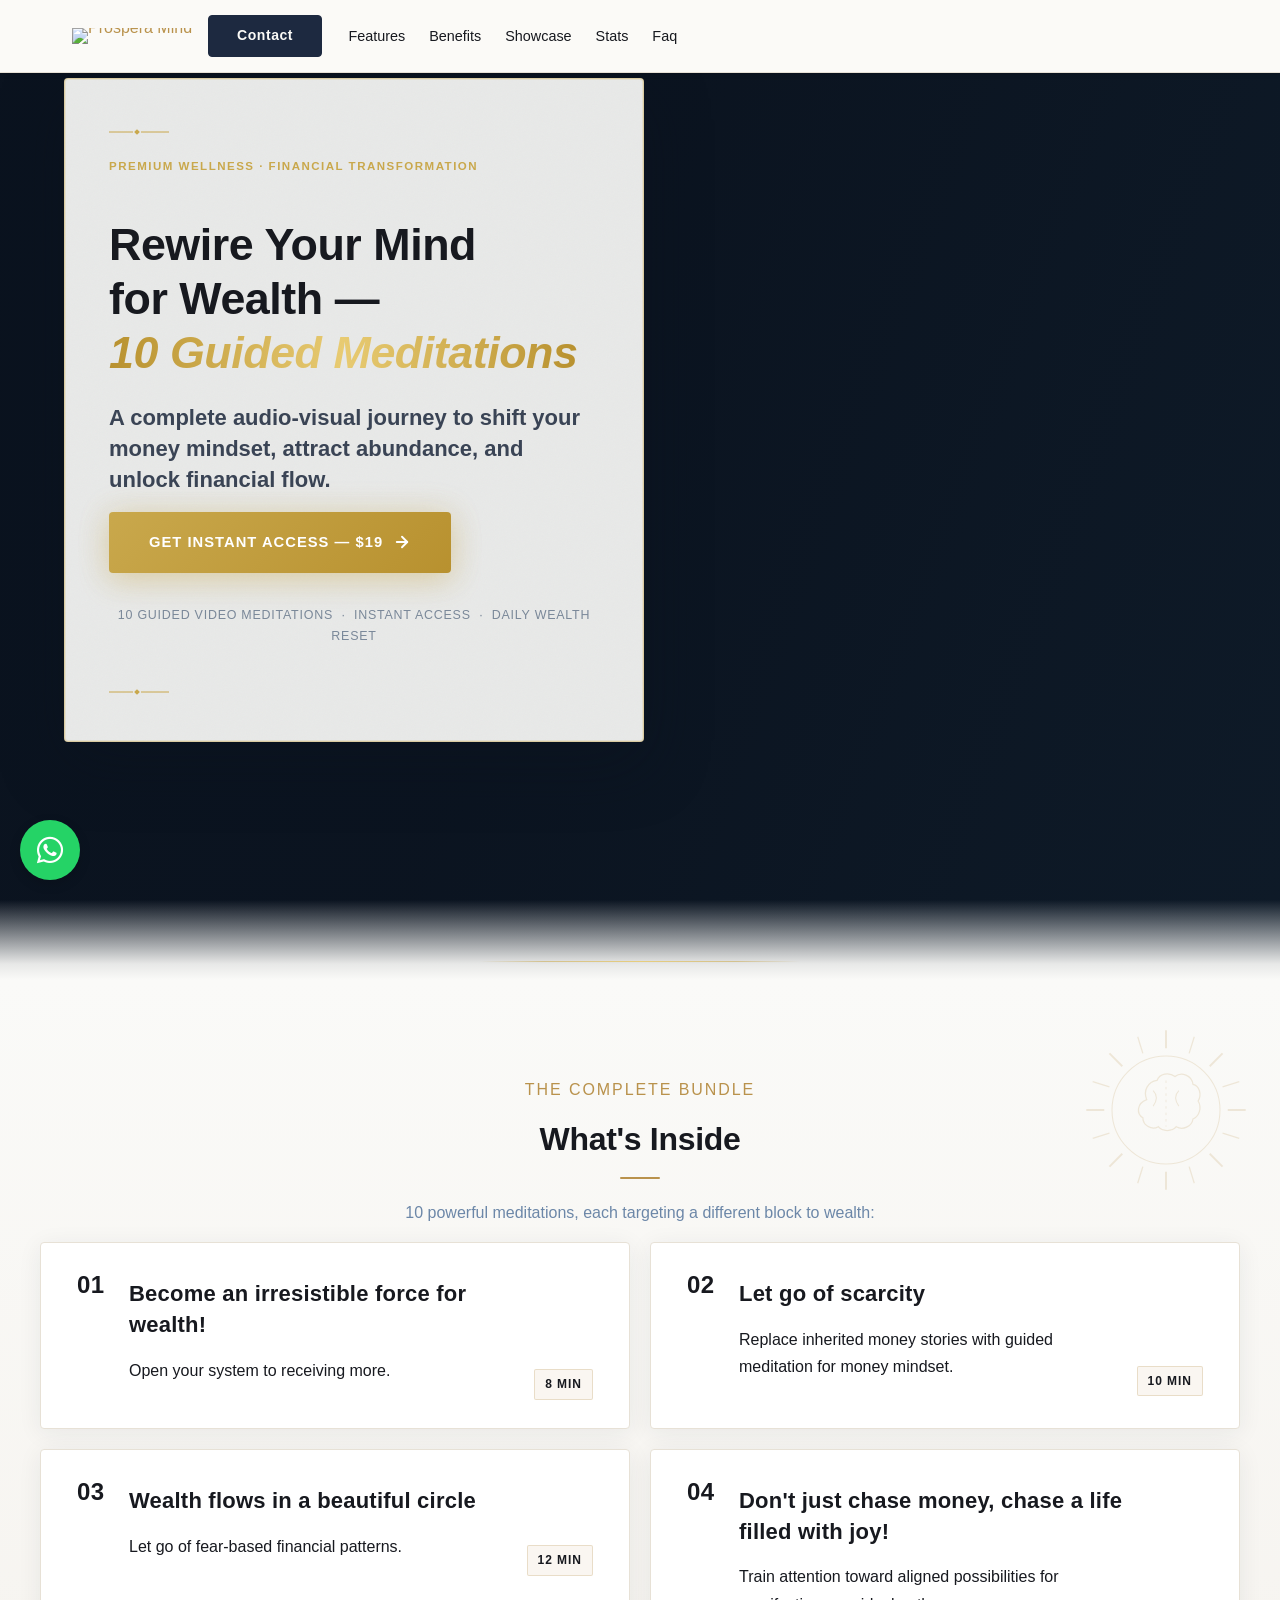
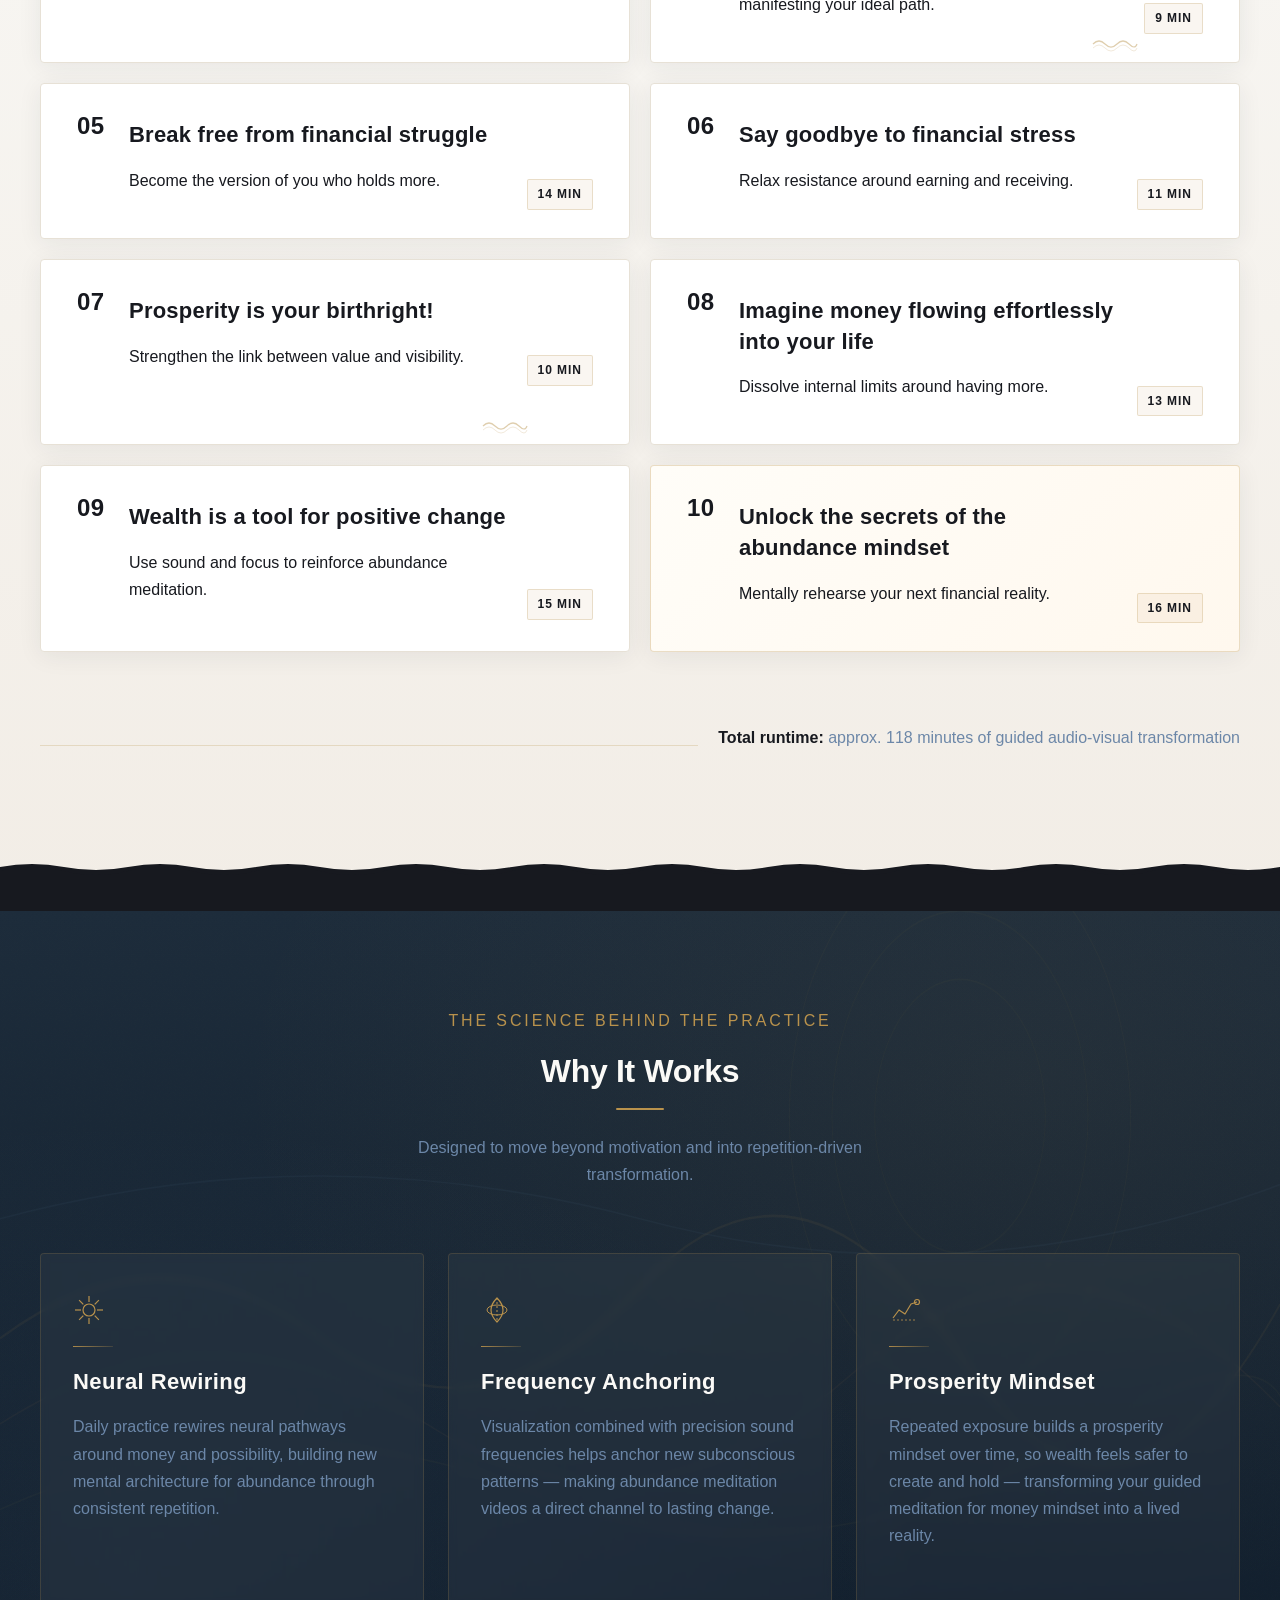
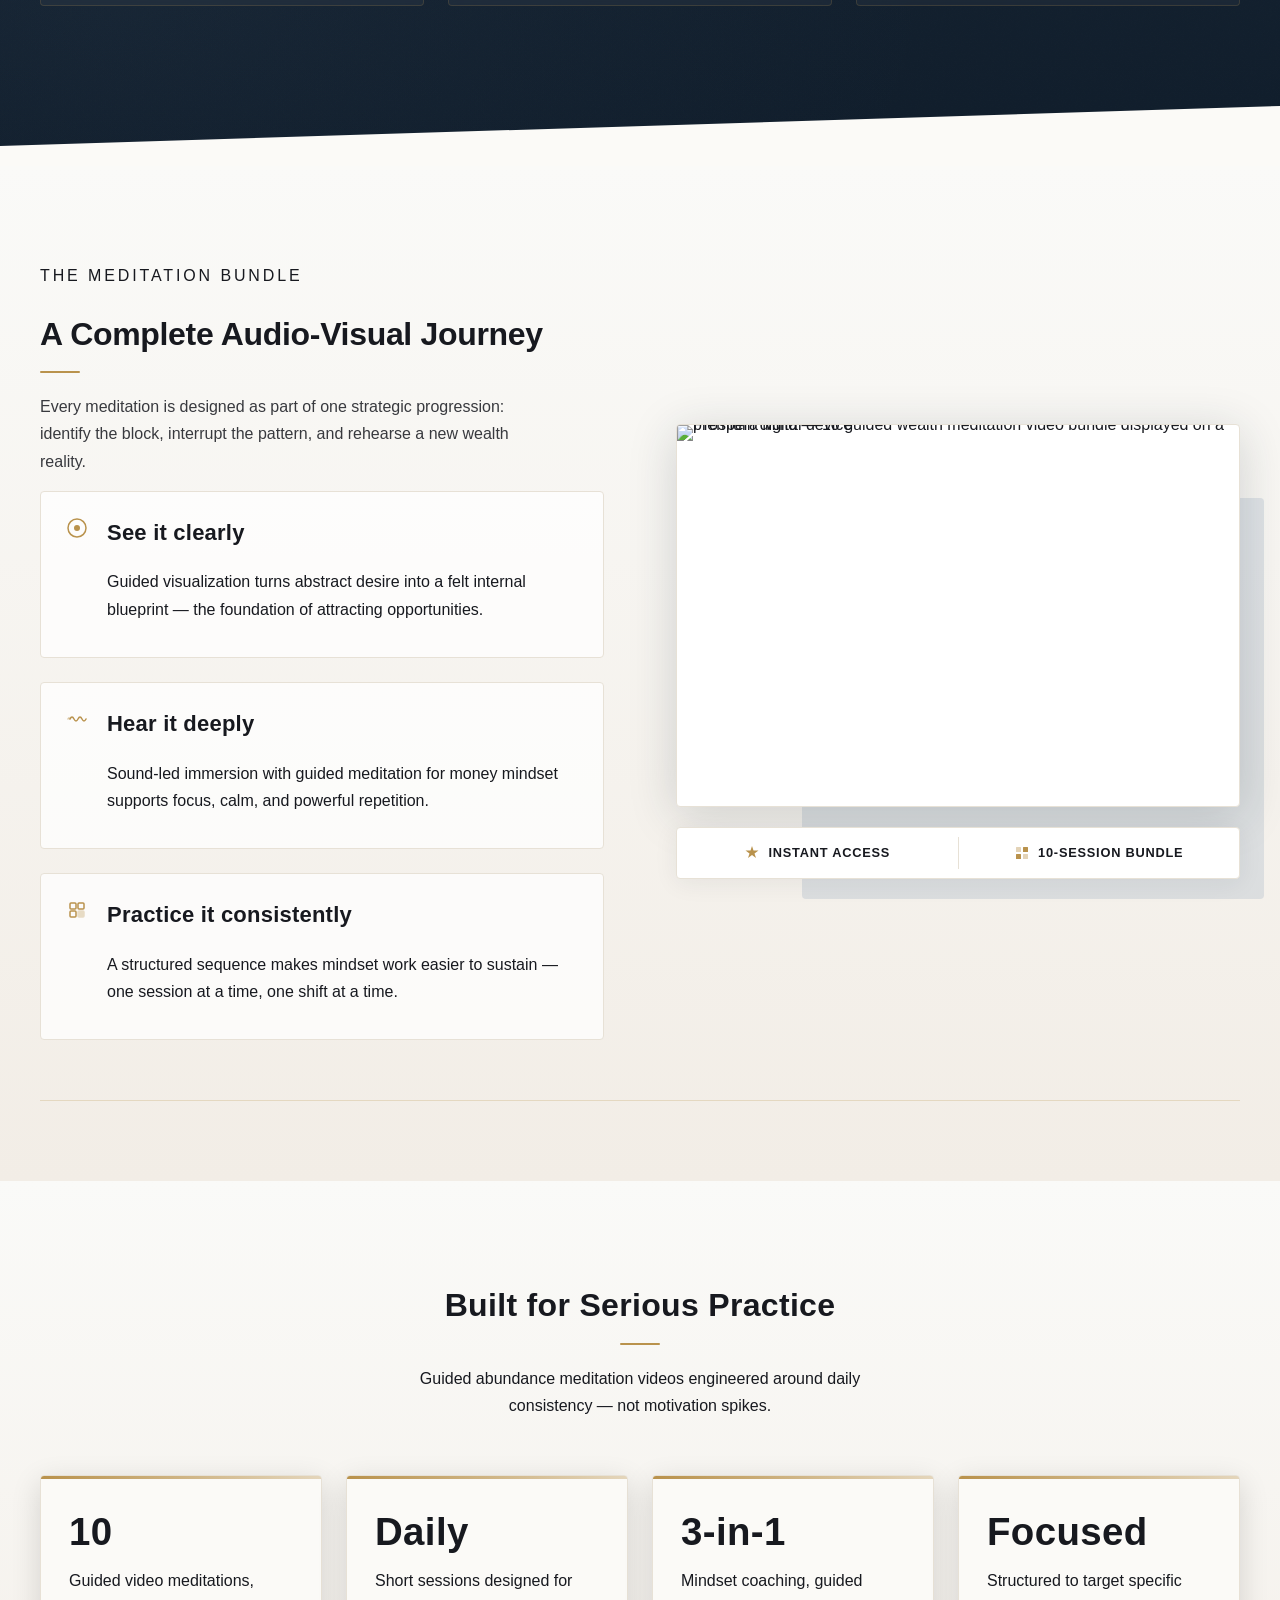
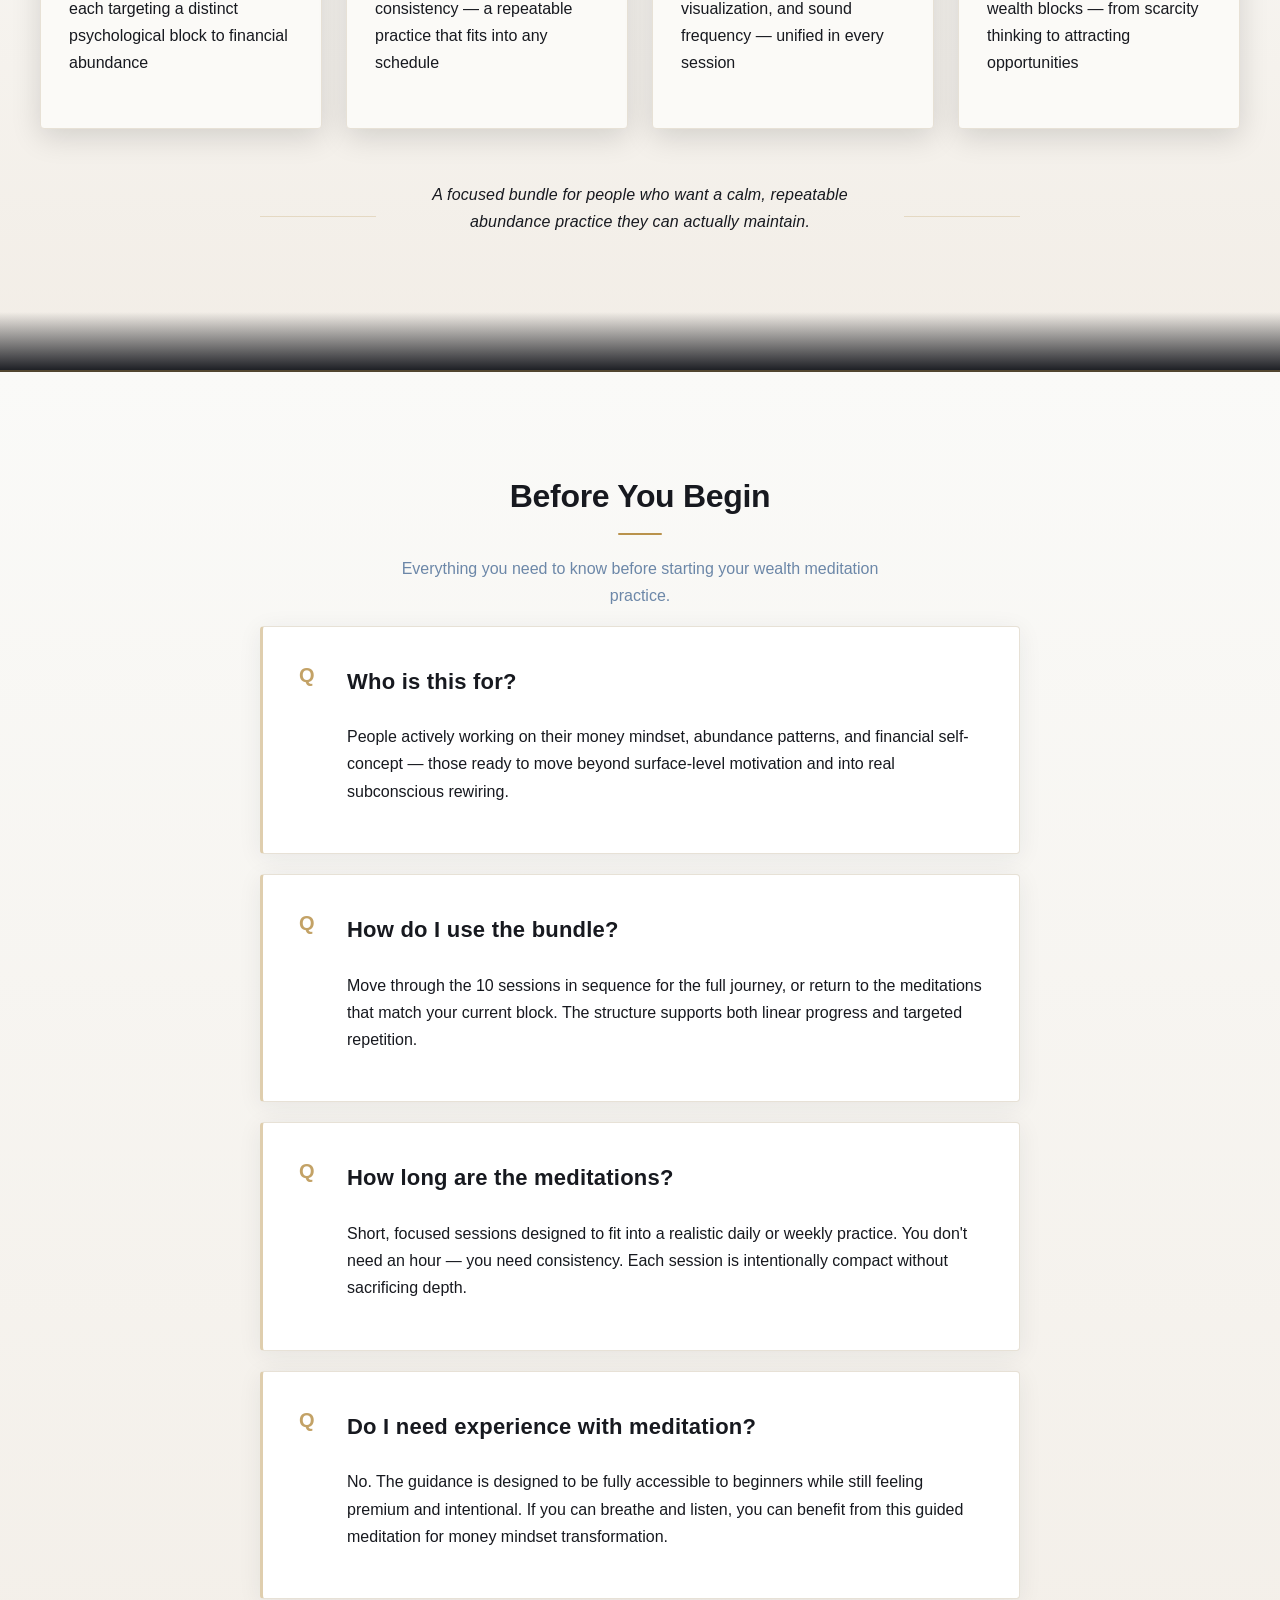
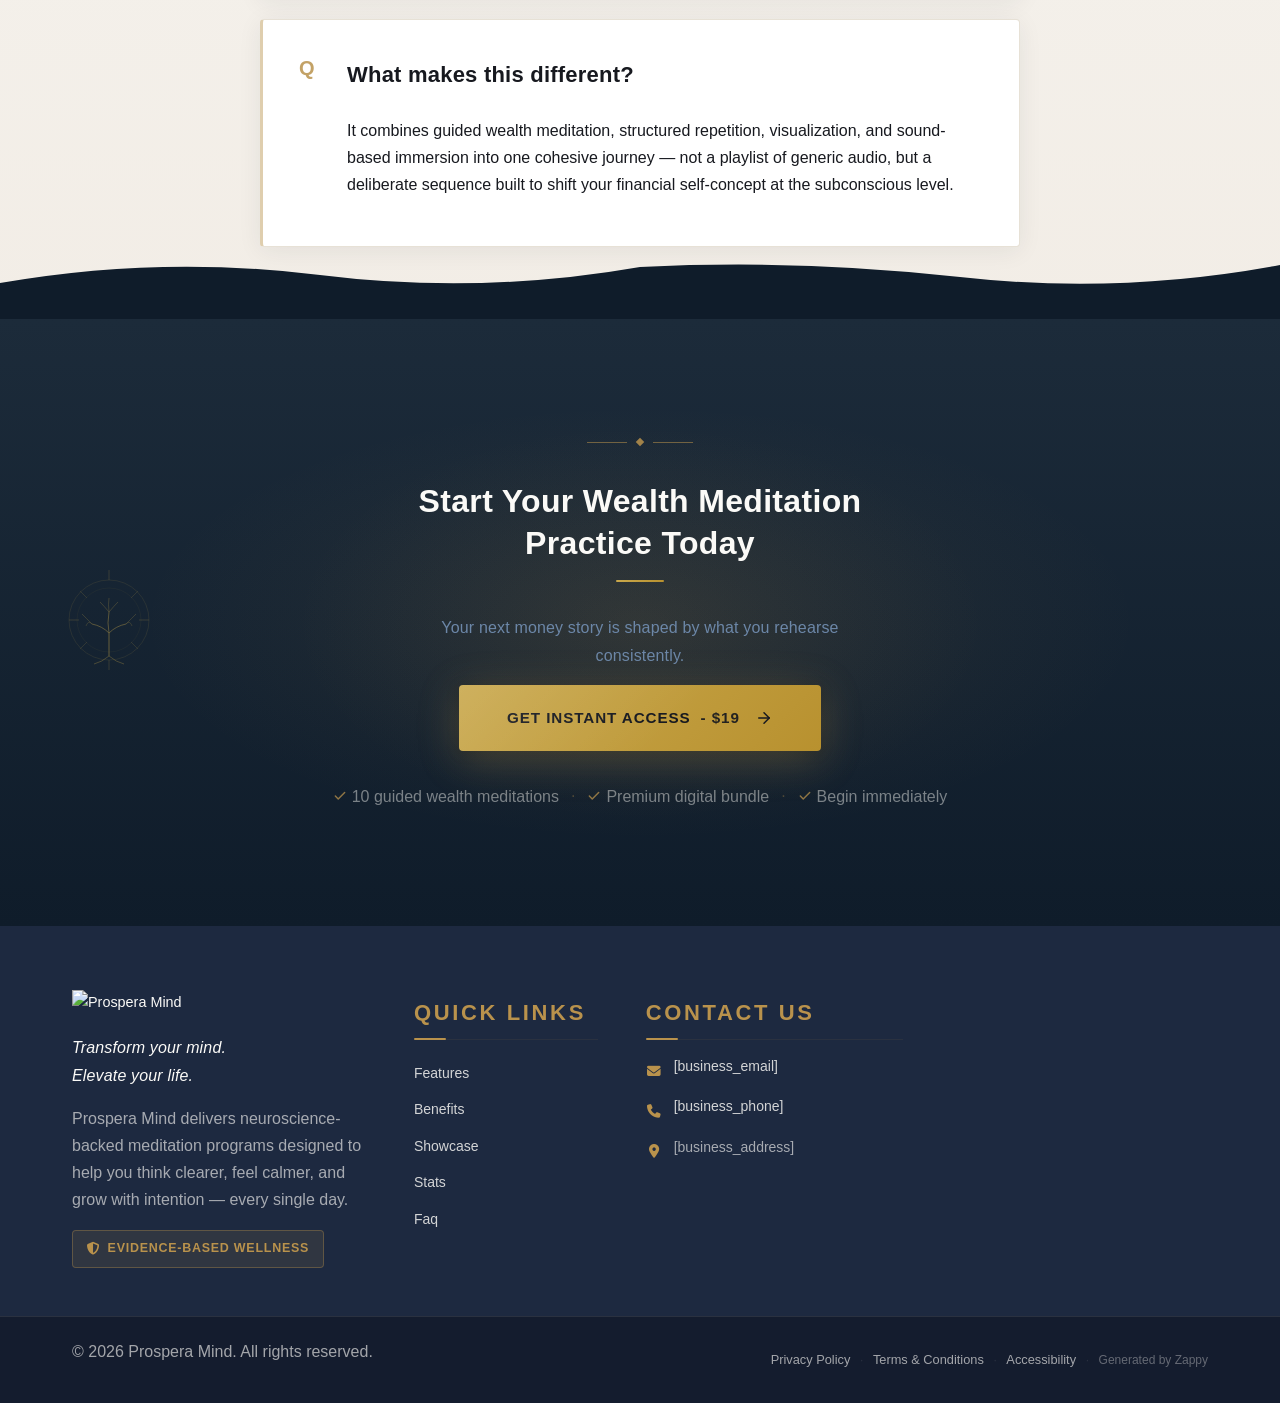
==== commit 6d73c4dc: "Background sync: Progressive GitHub Sync" ====
--- a/public/index.html
+++ b/public/index.html
@@ -1 +1 @@
-<!doctype html><html lang="en"><head><meta charset="UTF-8"><meta content="width=device-width,initial-scale=1" name="viewport"><meta content="index, follow" name="robots"><title>manifesting job — Prospera Mind</title><meta content="A premium digital wellness product offering a bundle of 10 guided wealth meditation videos designed to rewire the subconscious mind for financial abundance. The" name="description"><meta content="manifesting job, Attracting Opportunities, guided meditation for money mindset, abundance meditation videos" name="keywords"><link href="/assets/favicon.ico" rel="icon" type="image/x-icon"><link href="/assets/favicon-16x16.png" rel="icon" type="image/png" sizes="16x16"><link href="/assets/favicon-32x32.png" rel="icon" type="image/png" sizes="32x32"><link href="/assets/favicon-48x48.png" rel="icon" type="image/png" sizes="48x48"><link href="/assets/favicon-192x192.png" rel="icon" type="image/png" sizes="192x192"><link href="/assets/favicon-512x512.png" rel="icon" type="image/png" sizes="512x512"><link href="/assets/apple-touch-icon.png" rel="apple-touch-icon"><script>!function(){"use strict";var t="6196d710-2bc2-42ad-b493-50a3dfb09987",e="https://api.zappy5.com/api/analytics/track",a=18e5,n=2592e6,o=!0,i=!0,r=!0;var s=function(){var e="zappy_visitor_"+t,a=null;try{if(a=localStorage.getItem(e)){var o=JSON.parse(a),i=Date.now();if(i-o.created<n)return o.lastSeen=i,localStorage.setItem(e,JSON.stringify(o)),o.id}}catch(t){console.warn("Zappy Analytics: LocalStorage not available")}var r="zv_"+Date.now()+"_"+Math.random().toString(36).substr(2,9);try{localStorage.setItem(e,JSON.stringify({id:r,created:Date.now(),lastSeen:Date.now()}))}catch(t){}return r}(),c=function(){var e="zappy_session_"+t,n=null;try{if(n=sessionStorage.getItem(e)){var o=JSON.parse(n),i=Date.now();if(i-o.timestamp<a)return o.timestamp=i,sessionStorage.setItem(e,JSON.stringify(o)),o.id}}catch(t){console.warn("Zappy Analytics: SessionStorage not available")}var r="zs_"+Date.now()+"_"+Math.random().toString(36).substr(2,9);try{sessionStorage.setItem(e,JSON.stringify({id:r,timestamp:Date.now()}))}catch(t){}return r}();function l(a,n){n=n||{};var o={website_id:t,event_type:a,page_path:window.location.pathname,referrer:document.referrer||"direct",visitor_id:s,session_id:c,metadata:n};if(navigator.sendBeacon){var i=new Blob([JSON.stringify(o)],{type:"application/json"});navigator.sendBeacon(e,i)}else fetch(e,{method:"POST",headers:{"Content-Type":"application/json"},body:JSON.stringify(o),keepalive:!0}).catch(function(t){console.warn("Zappy Analytics: Failed to track event",t)})}o&&l("pageview",{title:document.title,url:window.location.href}),i&&document.addEventListener("click",function(t){var e=t.target;if("BUTTON"===e.tagName||e.closest("button")){var a="BUTTON"===e.tagName?e:e.closest("button");l("click",{element:"button",text:a.textContent.trim().substring(0,100),id:a.id||null,class:a.className||null})}else if("A"===e.tagName||e.closest("a")){var n="A"===e.tagName?e:e.closest("a");l("navigation",{element:"link",text:n.textContent.trim().substring(0,100),href:n.href,external:n.hostname!==window.location.hostname})}},!0),r&&document.addEventListener("submit",function(t){var e=t.target;l("form_submit",{form_id:e.id||null,form_name:e.name||null,form_action:e.action||null,form_method:e.method||"GET"})},!0);var d=Date.now();window.addEventListener("beforeunload",function(){l("page_unload",{time_on_page:Math.floor((Date.now()-d)/1e3),page_path:window.location.pathname})}),window.zappyAnalytics={track:l,getVisitorId:function(){return s},getSessionId:function(){return c}}}()</script><meta content="manifesting job — Prospera Mind" property="og:title"><meta content="A premium digital wellness product offering a bundle of 10 guided wealth meditation videos designed to rewire the subconscious mind for financial abundance. The" property="og:description"><meta content="summary_large_image" name="twitter:card"><meta content="manifesting job — Prospera Mind" name="twitter:title"><meta content="A premium digital wellness product offering a bundle of 10 guided wealth meditation videos designed to rewire the subconscious mind for financial abundance. The" name="twitter:description"><meta content="website" property="og:type"><meta content="en_US" property="og:locale"><link href="https://cdnjs.cloudflare.com/ajax/libs/font-awesome/6.4.0/css/all.min.css" rel="stylesheet"><style>.skip-link{position:absolute;top:0;left:0;transform:translateY(-200%);padding:12px 18px;background:var(--bg-dark,#1a1a1a);color:var(--text-light,#fff);font-weight:600;border-radius:0 0 8px 0;z-index:10000}.skip-link:focus{transform:none;outline:2px solid var(--ring,#fff);outline-offset:2px}:focus-visible{outline:2px solid var(--ring,currentColor);outline-offset:3px}</style><link href="/assets/favicon.ico" rel="icon" type="image/x-icon"><link href="/assets/favicon-16x16.png" rel="icon" type="image/png" sizes="16x16"><link href="/assets/favicon-32x32.png" rel="icon" type="image/png" sizes="32x32"><link href="/assets/favicon-48x48.png" rel="icon" type="image/png" sizes="48x48"><link href="/assets/favicon-192x192.png" rel="icon" type="image/png" sizes="192x192"><link href="/assets/favicon-512x512.png" rel="icon" type="image/png" sizes="512x512"><link href="/assets/apple-touch-icon.png" rel="apple-touch-icon"><link href="https://cdn.jsdelivr.net/npm/vanilla-cookieconsent@3/dist/cookieconsent.css" rel="stylesheet"><script src="https://cdn.jsdelivr.net/npm/vanilla-cookieconsent@3/dist/cookieconsent.umd.js"></script><script src="https://cdn.jsdelivr.net/gh/mickidum/acc_toolbar/acctoolbar/acctoolbar.min.js"></script><link href="/styles.css" rel="stylesheet"><style id="zappy-dropdown-submenu-styles">#navMenu li:has(.sub-menu),.nav-menu li:has(.sub-menu),.navbar li:has(.sub-menu),nav li:has(.sub-menu){position:relative}#navMenu .sub-menu,.nav-menu .sub-menu,.navbar .sub-menu,nav .sub-menu{display:block!important;position:absolute!important;top:100%;left:0;min-width:220px;background:#fff;border-radius:8px;box-shadow:0 8px 25px rgba(0,0,0,.15);padding:8px 0;opacity:0;visibility:hidden;transform:translateY(10px);transition:all .3s ease;z-index:1000;list-style:none;pointer-events:none}#navMenu li:hover>.sub-menu,.nav-menu li:hover>.sub-menu,.navbar li:hover>.sub-menu,nav li:hover>.sub-menu{opacity:1!important;visibility:visible!important;transform:translateY(0)!important;pointer-events:auto!important}.sub-menu li{list-style:none;margin:0;padding:0}.sub-menu a{display:block!important;padding:10px 16px!important;color:var(--text-dark,#333)!important;font-weight:500;text-decoration:none;white-space:nowrap;transition:background-color .2s}.sub-menu .zappy-nav-child>a{padding-left:28px!important;font-size:.9em!important;opacity:.85!important}[dir=rtl] .sub-menu .zappy-nav-child>a,html[lang=ar] .sub-menu .zappy-nav-child>a,html[lang=he] .sub-menu .zappy-nav-child>a{padding-left:10px!important;padding-right:28px!important}.sub-menu .zappy-nav-parent>a{font-weight:600!important}.sub-menu a:hover{background-color:#f5f5f5}[dir=rtl] .nav-menu .sub-menu,[dir=rtl] .navbar .sub-menu,[dir=rtl] nav .sub-menu,html[lang=ar] .nav-menu .sub-menu,html[lang=ar] .navbar .sub-menu,html[lang=ar] nav .sub-menu,html[lang=he] .nav-menu .sub-menu,html[lang=he] .navbar .sub-menu,html[lang=he] nav .sub-menu{left:auto!important;right:0!important}.sub-menu:empty,.sub-menu:not(:has(li)):not(:has(> a)),.sub-menu:not(:has(li:not(.zappy-hidden-menu-item))):not(:has(> a)){display:none!important;opacity:0!important;visibility:hidden!important;pointer-events:none!important}li:has(.menu-group-title):hover>.sub-menu{opacity:1!important;visibility:visible!important;transform:translateY(0)!important;pointer-events:auto!important}#navMenu>li>.menu-group-title,.nav-menu>li>.menu-group-title{display:inline-block;padding:.5rem 1rem;cursor:default;user-select:none}@media (max-width:768px){#navMenu .sub-menu,.nav-menu .sub-menu,.navbar .sub-menu,nav .sub-menu{position:static!important;transform:none!important;box-shadow:none!important;background:0 0!important;max-height:0;overflow:hidden;opacity:0;visibility:hidden;transition:max-height .3s ease,opacity .3s ease;padding:0!important;border-radius:0!important}#navMenu .sub-menu.mobile-expanded,.nav-menu .sub-menu.mobile-expanded,.navbar .sub-menu.mobile-expanded{max-height:none!important;overflow-y:visible!important;opacity:1!important;visibility:visible!important;padding:8px 0 8px 16px!important}[dir=rtl] .sub-menu.mobile-expanded,html[lang=he] .sub-menu.mobile-expanded{padding:8px 16px 8px 0!important}#navMenu li:hover>.sub-menu,.nav-menu li:hover>.sub-menu,.navbar li:hover>.sub-menu,nav li:hover>.sub-menu{opacity:0;visibility:hidden;pointer-events:none}#navMenu li>.sub-menu.mobile-expanded,.nav-menu li>.sub-menu.mobile-expanded,.navbar li>.sub-menu.mobile-expanded,nav li>.sub-menu.mobile-expanded{opacity:1!important;visibility:visible!important;pointer-events:auto!important}#navMenu li:has(.sub-menu),.nav-menu li:has(.sub-menu),.navbar li:has(.sub-menu),nav li:has(.sub-menu){display:flex!important;flex-wrap:wrap!important;align-items:center!important;position:relative!important;min-height:44px!important}#navMenu li:has(.sub-menu)>a,.nav-menu li:has(.sub-menu)>a,.navbar li:has(.sub-menu)>a,nav li:has(.sub-menu)>a{flex:1!important;min-width:0!important}#navMenu li:has(.sub-menu)>.menu-group-title,.nav-menu li:has(.sub-menu)>.menu-group-title,.navbar li:has(.sub-menu)>.menu-group-title,nav li:has(.sub-menu)>.menu-group-title{flex:1!important;min-width:0!important;padding:0!important;line-height:inherit!important}#navMenu li:has(.sub-menu)>.sub-menu,.nav-menu li:has(.sub-menu)>.sub-menu,.navbar li:has(.sub-menu)>.sub-menu,nav li:has(.sub-menu)>.sub-menu{flex-basis:100%!important;width:100%!important}#navMenu li:has(.sub-menu)>a [class*=arrow],#navMenu li:has(.sub-menu)>a [class*=chevron],.nav-menu li:has(.sub-menu)>a .fa-angle-down,.nav-menu li:has(.sub-menu)>a .fa-chevron-down,.nav-menu li:has(.sub-menu)>a [class*=arrow],.nav-menu li:has(.sub-menu)>a [class*=chevron],nav li:has(.sub-menu)>a [class*=arrow],nav li:has(.sub-menu)>a [class*=chevron]{display:none!important;visibility:hidden!important}.mobile-submenu-toggle{display:flex!important;align-items:center!important;justify-content:center!important;width:44px!important;height:auto!important;background:0 0!important;border:none!important;cursor:pointer!important;color:var(--text-dark)!important;position:static!important;flex-shrink:0!important;align-self:stretch!important;z-index:2!important;padding:0!important;margin:0!important}.mobile-submenu-toggle::after{content:''!important;width:0!important;height:0!important;border-left:6px solid transparent!important;border-right:6px solid transparent!important;border-top:7px solid currentColor!important;transition:transform .3s ease!important}.mobile-submenu-toggle.expanded::after{transform:rotate(180deg)!important}.sub-menu a{padding:10px 0!important;display:block!important;color:var(--text-dark)!important;white-space:normal!important}.sub-menu .zappy-nav-child>a{padding-left:28px!important;font-size:.9em!important;opacity:.85!important}[dir=rtl] .sub-menu .zappy-nav-child>a,html[lang=ar] .sub-menu .zappy-nav-child>a,html[lang=he] .sub-menu .zappy-nav-child>a{padding-left:0!important;padding-right:28px!important}.sub-menu .zappy-nav-parent>a{font-weight:600!important}#navMenu.active,.nav-menu.active{max-width:100vw!important;overflow-x:hidden!important;box-sizing:border-box!important}.navbar .sub-menu li a,.zappy-products-dropdown .sub-menu a,nav.navbar .sub-menu li a{color:var(--text-dark)!important}}@media (min-width:769px){.mobile-submenu-toggle{display:none!important}}</style><style id="zappy-widget-visibility">html[dir=rtl] .whatsapp-float{right:20px!important;left:auto!important}html:not([dir]) .whatsapp-float,html[dir=ltr] .whatsapp-float{left:20px!important;right:auto!important}html[dir=rtl] #mic-access-tool-general-button,html[dir=rtl] #mic-init-access-tool #mic-access-tool-general-button,html[dir=rtl] #mic-init-access-tool .mic-access-tool-general-button,html[dir=rtl] ._access-icon,html[dir=rtl] .mic-access-tool-general-button{left:20px!important;right:auto!important}html:not([dir]) #mic-access-tool-general-button,html:not([dir]) #mic-init-access-tool #mic-access-tool-general-button,html:not([dir]) #mic-init-access-tool .mic-access-tool-general-button,html:not([dir]) ._access-icon,html:not([dir]) .mic-access-tool-general-button,html[dir=ltr] #mic-access-tool-general-button,html[dir=ltr] #mic-init-access-tool #mic-access-tool-general-button,html[dir=ltr] #mic-init-access-tool .mic-access-tool-general-button,html[dir=ltr] ._access-icon,html[dir=ltr] .mic-access-tool-general-button{right:20px!important;left:auto!important}@media (max-width:768px){.whatsapp-float{display:flex!important}}@media (min-width:769px){.whatsapp-float{display:flex!important}}@media (max-width:768px){#mic-access-tool-general-button,#mic-init-access-tool #mic-access-tool-general-button,#mic-init-access-tool .mic-access-tool-general-button,._access-icon,.mic-access-tool-general-button{display:flex!important;visibility:visible!important;opacity:1!important;pointer-events:auto!important}#mic-access-tool-box.opened-mic-access-tool,#mic-init-access-tool #mic-access-tool-box.opened-mic-access-tool,.mic-access-tool-box.opened-mic-access-tool{visibility:visible!important;opacity:1!important;pointer-events:auto!important}}@media (min-width:769px){#mic-access-tool-general-button,#mic-init-access-tool #mic-access-tool-general-button,#mic-init-access-tool .mic-access-tool-general-button,._access-icon,.mic-access-tool-general-button{display:flex!important;visibility:visible!important;opacity:1!important;pointer-events:auto!important}#mic-access-tool-box.opened-mic-access-tool,#mic-init-access-tool #mic-access-tool-box.opened-mic-access-tool,.mic-access-tool-box.opened-mic-access-tool{visibility:visible!important;opacity:1!important;pointer-events:auto!important}}</style></head><body><a href="#main" class="skip-link">Skip to main content</a><nav class="navbar"><button aria-label="Menu" class="mobile-toggle" id="mobileToggle"><svg viewBox="0 0 24 24" fill="none" height="24" width="24" class="hamburger-icon"><path d="M3 12h18M3 6h18M3 18h18" stroke="currentColor" stroke-width="2" stroke-linecap="round"></path></svg> <svg viewBox="0 0 24 24" fill="none" height="24" width="24" class="close-icon" style="display:none"><path d="M18 6L6 18M6 6l12 12" stroke="currentColor" stroke-width="2" stroke-linecap="round"></path></svg></button> <button aria-label="Call" class="phone-header-btn" data-phone="[business_phone]"><svg viewBox="0 0 24 24" fill="currentColor" height="20" width="20"><path d="M22 16.92v3a2 2 0 0 1-2.18 2 19.79 19.79 0 0 1-8.63-3.07 19.5 19.5 0 0 1-6-6 19.79 19.79 0 0 1-3.07-8.67A2 2 0 0 1 4.11 2h3a2 2 0 0 1 2 1.72 12.84 12.84 0 0 0 .7 2.81 2 2 0 0 1-.45 2.11L8.09 9.91a16 16 0 0 0 6 6l1.27-1.27a2 2 0 0 1 2.11-.45 12.84 12.84 0 0 0 2.81.7A2 2 0 0 1 22 16.92z"></path></svg></button><div class="nav-container"><div class="nav-brand"><a href="/" class="logo-link"><img alt="Prospera Mind" src="/assets/site-home-image-1.webp" class="logo"></a></div><ul class="nav-menu" id="navMenu"><li><a href="#features">Features</a></li><li><a href="#benefits">Benefits</a></li><li><a href="#showcase">Showcase</a></li><li><a href="#stats">Stats</a></li><li><a href="#faq">Faq</a></li></ul><div class="nav-cta-container"><a href="#cta" class="nav-cta-btn">Contact</a></div></div></nav><script>window.addEventListener("load",function(){const e=document.querySelector(".navbar, nav, header");if(!e)return void console.log("[Navbar] Navbar element not found");let t=document.getElementById("mobileToggle")||document.querySelector(".mobile-toggle")||document.querySelector(".hamburger")||document.querySelector(".hamburger-menu")||document.querySelector(".menu-toggle")||document.querySelector(".burger-menu")||document.querySelector('[aria-label="Menu"]')||document.querySelector('[aria-label="תפריט"]');const n=document.querySelector(".phone-header-btn"),o=window.getComputedStyle(e);let r=o.backgroundColor;if(console.log("[Navbar] Initial navbar background:",r),"transparent"===r||"rgba(0, 0, 0, 0)"===r||r.startsWith("rgba")&&r.includes(", 0)")){const e=o.backgroundImage;if(e&&"none"!==e)console.log("[Navbar] Navbar has background image/gradient, using dark text"),r="rgb(240, 240, 240)";else{const e=window.getComputedStyle(document.body).backgroundColor;console.log("[Navbar] Navbar transparent, using body background:",e),r=e}}const a=r.match(/\d+/g);if(a&&a.length>=3){const e=(.299*parseInt(a[0])+.587*parseInt(a[1])+.114*parseInt(a[2]))/255;console.log("[Navbar] Mobile button colors preserved from Claude CSS (luminance:",e.toFixed(2)+")");const o=document.createElement("style");o.id="zappy-mobile-nav-fix";document.documentElement.lang;document.documentElement.dir,o.textContent='\n        /* Hide mobile buttons on desktop, show only on mobile */\n        @media (min-width: 769px) {\n          .mobile-toggle,\n          .phone-header-btn {\n            display: none !important;\n          }\n        }\n        \n        /* Show and position mobile buttons correctly on mobile */\n        @media (max-width: 768px) {\n          .navbar,\n          nav.navbar {\n            min-height: 70px !important;\n          }\n\n          .mobile-toggle,\n          .phone-header-btn {\n            position: absolute !important;\n            top: 0 !important;\n            bottom: 0 !important;\n            margin-top: auto !important;\n            margin-bottom: auto !important;\n            transform: none !important;\n            z-index: 1001 !important;\n            display: flex !important;\n            align-items: center !important;\n            justify-content: center !important;\n            width: 36px !important;\n            height: 36px !important;\n            border-radius: 50% !important;\n            border: none !important;\n            cursor: pointer !important;\n            padding: 6px !important;\n            background: none !important;\n            color: var(--nav-text, var(--text-dark)) !important;\n            touch-action: manipulation !important;\n            -webkit-tap-highlight-color: transparent !important;\n          }\n\n          html[data-zappy-site-type="ecommerce"] .phone-header-btn,\n          body[data-zappy-site-type="ecommerce"] .phone-header-btn,\n          html[data-zappy-site-type="ecommerce"] header .phone-header-btn,\n          html[data-zappy-site-type="ecommerce"] nav .phone-header-btn {\n            display: none !important;\n            visibility: hidden !important;\n            width: 0 !important;\n            height: 0 !important;\n            min-width: 0 !important;\n            overflow: hidden !important;\n          }\n          \n          /* LTR positioning (default): hamburger LEFT, phone RIGHT */\n          html:not([dir="rtl"]):not([lang="he"]):not([lang="ar"]) .mobile-toggle,\n          html[dir="ltr"] .mobile-toggle {\n            left: 12px !important;\n            right: auto !important;\n          }\n          html:not([dir="rtl"]):not([lang="he"]):not([lang="ar"]) .phone-header-btn,\n          html[dir="ltr"] .phone-header-btn {\n            right: 12px !important;\n            left: auto !important;\n          }\n          \n          /* RTL positioning: hamburger RIGHT, phone LEFT */\n          html[dir="rtl"] .mobile-toggle,\n          html[lang="he"] .mobile-toggle,\n          html[lang="ar"] .mobile-toggle {\n            right: 12px !important;\n            left: auto !important;\n          }\n          html[dir="rtl"] .phone-header-btn,\n          html[lang="he"] .phone-header-btn,\n          html[lang="ar"] .phone-header-btn {\n            left: 12px !important;\n            right: auto !important;\n          }\n          \n          /* CRITICAL: Ensure nav-container has min-height on mobile */\n          /* All children are positioned absolutely/fixed on mobile, so height:auto collapses to 0 */\n          .nav-container {\n            min-height: 70px !important;\n            position: relative !important;\n          }\n          \n          /* Ensure SVG icons are properly sized and inherit color */\n          .mobile-toggle svg,\n          .phone-header-btn svg {\n            width: 24px !important;\n            height: 24px !important;\n            /* Don\'t force display - let JavaScript control hamburger/close toggle */\n          }\n          \n          /* Reset nav-cta-container on mobile - remove desktop box-shadow/padding */\n          /* that creates a visible ghost box when CTA button is hidden */\n          .nav-cta-container {\n            box-shadow: none !important;\n            padding: 0 !important;\n          }\n          \n          /* Hide nav-cta-container entirely on mobile when there\'s no lang-switcher */\n          /* (only the CTA button is inside, and it\'s hidden on mobile) */\n          .nav-cta-container:not(:has(.lang-switcher)) {\n            display: none !important;\n          }\n          \n          /* CRITICAL: Prevent hero image fade gradient from bleeding over headline text */\n          /* The .image-fade-gradient has bottom: -30px (extends below parent) */\n          /* On mobile stacked layout, this overlaps the h1 text below the image */\n          .hero-image-column {\n            overflow: hidden !important;\n          }\n          .image-fade-gradient {\n            bottom: 0 !important;\n          }\n          \n          /* Hide desktop language switcher on mobile - hamburger menu handles it */\n          /* High specificity to override stored CSS */\n          .lang-switcher,\n          .nav-cta-container .lang-switcher,\n          .nav-container .lang-switcher,\n          .navbar .lang-switcher,\n          .navbar .nav-cta-container .lang-switcher {\n            display: none !important;\n          }\n        }\n      ';const r=document.getElementById("zappy-mobile-nav-fix");r&&r.remove(),document.head.appendChild(o),console.log("[Navbar] Critical CSS injected for mobile nav positioning");const i=window.innerWidth<=768;if(t){const e=t.querySelector(".hamburger-icon"),n=t.querySelector(".close-icon");e&&(e.style.setProperty("width","24px","important"),e.style.setProperty("height","24px","important"),e.style.setProperty("display","block","important")),n&&(n.style.setProperty("width","24px","important"),n.style.setProperty("height","24px","important"),n.style.setProperty("display","none","important")),i?(t.style.setProperty("position","absolute","important"),t.style.setProperty("top","0","important"),t.style.setProperty("bottom","0","important"),t.style.setProperty("margin-top","auto","important"),t.style.setProperty("margin-bottom","auto","important"),t.style.setProperty("transform","none","important"),t.style.setProperty("z-index","1001","important"),t.style.removeProperty("left"),t.style.removeProperty("right"),console.log("[Navbar] Mobile toggle positioning applied (mobile viewport)")):(t.style.removeProperty("position"),t.style.removeProperty("top"),t.style.removeProperty("transform"),t.style.removeProperty("z-index"),t.style.removeProperty("left"),t.style.removeProperty("right"),console.log("[Navbar] Desktop viewport - cleared mobile toggle inline positioning"))}if(n){const e=n.querySelector("svg");e&&(e.style.width="24px",e.style.height="24px",e.setAttribute("width","24"),e.setAttribute("height","24")),i?(n.style.setProperty("position","absolute","important"),n.style.setProperty("top","0","important"),n.style.setProperty("bottom","0","important"),n.style.setProperty("margin-top","auto","important"),n.style.setProperty("margin-bottom","auto","important"),n.style.setProperty("transform","none","important"),n.style.setProperty("z-index","1001","important"),n.style.removeProperty("left"),n.style.removeProperty("right"),console.log("[Navbar] Phone button positioning applied (mobile viewport)")):(n.style.removeProperty("position"),n.style.removeProperty("top"),n.style.removeProperty("transform"),n.style.removeProperty("z-index"),n.style.removeProperty("left"),n.style.removeProperty("right"),console.log("[Navbar] Desktop viewport - cleared phone button inline positioning"))}}else console.log("[Navbar] Could not parse background color:",r);t=document.getElementById("mobileToggle")||document.querySelector(".mobile-toggle")||document.querySelector(".hamburger")||document.querySelector(".hamburger-menu")||document.querySelector(".menu-toggle")||document.querySelector(".burger-menu")||document.querySelector('[aria-label="Menu"]')||document.querySelector('[aria-label="תפריט"]');const i=document.getElementById("navMenu")||document.querySelector(".nav-menu")||document.querySelector(".nav-links")||document.querySelector("nav ul:not(.submenu)");if(!t||!i)return void console.log("[Navbar] Mobile toggle or menu not found:",{toggle:!!t,menu:!!i});i.id||(i.id="navMenu"),console.log("[Navbar] Initializing mobile menu...");const l=t.cloneNode(!0);t.parentNode.replaceChild(l,t);var s=0;function p(e){var t=Date.now();t-s<300||(s=t,function(e){e.preventDefault(),e.stopPropagation();const t=l.querySelector(".hamburger-icon"),n=l.querySelector(".close-icon");i.classList.contains("active")?(i.classList.remove("active"),t&&t.style.setProperty("display","block","important"),n&&n.style.setProperty("display","none","important"),document.body.style.overflow="",console.log("[Navbar] Menu closed")):(i.classList.add("active"),t&&t.style.setProperty("display","none","important"),n&&n.style.setProperty("display","block","important"),document.body.style.overflow="hidden",console.log("[Navbar] Menu opened"))}(e))}l.addEventListener("click",p),l.addEventListener("touchend",p),i.querySelectorAll("a").forEach(function(e){e.addEventListener("click",function(){if("#"===this.getAttribute("href"))return;const e=l.querySelector(".hamburger-icon"),t=l.querySelector(".close-icon");i.classList.remove("active"),e&&e.style.setProperty("display","block","important"),t&&t.style.setProperty("display","none","important"),document.body.style.overflow="",console.log("[Navbar] Menu closed (link clicked)")})});var m=i.querySelectorAll(".dropdown-toggle");m.forEach(function(e){e.addEventListener("click",function(e){e.preventDefault(),e.stopPropagation();var t=this.closest(".nav-dropdown");t&&(t.parentNode.querySelectorAll(".nav-dropdown.open").forEach(function(e){e!==t&&e.classList.remove("open")}),t.classList.toggle("open"),console.log("[Navbar] Dropdown toggled:",t.classList.contains("open")?"open":"closed"))})}),document.addEventListener("click",function(e){e.target.closest(".nav-dropdown")||document.querySelectorAll(".nav-dropdown.open").forEach(function(e){e.classList.remove("open")})}),console.log("[Navbar] Dropdown handlers initialized for "+m.length+" dropdowns"),n&&n.addEventListener("click",function(){const e=document.querySelectorAll('a[href^="tel:"]'),t=e.length>0?e[0].getAttribute("href").replace("tel:",""):"[business_phone]";window.location.href="tel:"+t,console.log("[Navbar] Phone button clicked")}),console.log("[Navbar] Mobile menu initialized successfully")})</script><main id="main"><section class="home-hero-section" data-band-index="0" data-layout-spec="Home-hero" id="hero" data-hero-type="fullscreen-scrim"><div class="home-hero-bg"><div data-element-id="img-1779021820663-qwprhrzsh" data-element-type="image" data-zappy-wrapper-margins-applied="true" data-zappy-zoom-clip="true" data-zappy-zoom-wrapper="true" data-zappy-zoom-wrapper-align="center" data-zappy-zoom-wrapper-width-mode="full" style="position:absolute !important;top:0px !important;left:0px !important;width:100% !important;height:100% !important;max-width:none !important;margin-left:0px !important;margin-right:0px !important;display:block !important;z-index:1 !important;overflow:hidden !important"><img alt="Cinematic luxury meditation environment with deep navy and gold ambient lighting" src="/assets/site-home-hero-image-1-1779022518604-dr6qcs.webp?v=1779022520742" data-context="Cinematic luxury wellness meditation environment: a deep navy-black room with soft warm amber and gold ambient lighting, premium meditation cushion or chair in foreground, abstract golden light particles or bokeh floating in air, moody atmospheric depth, no people, evokes financial abundance and inner transformation, editorial photography style, ultra premium feel" data-placeholder="home-hero-image-1" height="700" width="1200" data-element-id="img-1779021820663-qwprhrzsh" data-element-type="image" data-hero-background="true" data-hero-bg="true" data-zappy-object-position="50% 50%" data-zappy-zoom="1" fetchpriority="high" style="object-position:50% 50% !important;object-fit:cover !important;width:100% !important;height:100% !important;margin:0px !important;position:absolute !important;left:0% !important;top:0% !important;max-width:none !important;max-height:none !important;display:block !important"></div></div><div class="home-hero-scrim" aria-hidden="true"></div><div class="home-hero-container"><article class="home-hero-card"><grammarly-extension class="dnXmp" data-grammarly-shadow-root="true" style="position:absolute;top:-1px;left:-1px;pointer-events:none;--rem:16"></grammarly-extension><grammarly-extension class="dnXmp" data-grammarly-shadow-root="true" style="position:absolute;top:-1px;left:-1px;pointer-events:none;--rem:16"></grammarly-extension><grammarly-extension class="dnXmp" data-grammarly-shadow-root="true" style="position:absolute;top:-1px;left:-1px;pointer-events:none;--rem:16"></grammarly-extension><grammarly-extension class="dnXmp" data-grammarly-shadow-root="true" style="position:absolute;top:-1px;left:-1px;pointer-events:none;--rem:16"></grammarly-extension><div class="home-hero-rule-top" aria-hidden="true"><svg viewBox="0 0 60 10" fill="none" height="10" width="60" aria-hidden="true" xmlns="http://www.w3.org/2000/svg" data-no-icon-edit="true"><line x1="0" x2="24" y1="5" y2="5" stroke="#C9A84C" stroke-width="1"></line><rect height="4" width="4" x="26" y="3" fill="#C9A84C" transform="rotate(45 28 5)"></rect><line x1="32" x2="60" y1="5" y2="5" stroke="#C9A84C" stroke-width="1"></line></svg></div><p><span class="home-hero-label">Premium Wellness · Financial Transformation</span></p><h1 class="home-hero-h1">Rewire Your Mind<br>for Wealth —<br><em>10 Guided Meditations</em></h1><h3 class="home-hero-subtitle">A complete audio-visual journey to shift your money mindset, attract abundance, and unlock financial flow.</h3><p><a href="#get-access" class="btn-primary home-hero-cta" data-element-id="btn-1779021820652-n5pilj5du" data-element-type="button" data-native-element="true" style="outline:none">Get Instant Access — $19<svg viewBox="0 0 24 24" fill="none" height="18" width="18" aria-hidden="true" data-element-type="icon" data-icon-type="svg" stroke="currentColor" stroke-linecap="round" stroke-linejoin="round" stroke-width="2.5"><line x1="5" x2="19" y1="12" y2="12"></line><polyline points="12 5 19 12 12 19"></polyline></svg></a></p><p class="home-hero-microcopy">10 guided video meditations&nbsp;&nbsp;·&nbsp;&nbsp;Instant access&nbsp;&nbsp;·&nbsp;&nbsp;Daily wealth reset</p><div class="home-hero-rule-bottom" aria-hidden="true"><svg viewBox="0 0 60 10" fill="none" height="10" width="60" aria-hidden="true" xmlns="http://www.w3.org/2000/svg" data-no-icon-edit="true"><line x1="0" x2="24" y1="5" y2="5" stroke="#C9A84C" stroke-width="1"></line><rect height="4" width="4" x="26" y="3" fill="#C9A84C" transform="rotate(45 28 5)"></rect><line x1="32" x2="60" y1="5" y2="5" stroke="#C9A84C" stroke-width="1"></line></svg></div><grammarly-extension-vbars class="dnXmp" data-grammarly-shadow-root="true" style="display:contents;--rem:16"></grammarly-extension-vbars><grammarly-extension-vbars class="dnXmp" data-grammarly-shadow-root="true" style="display:contents;--rem:16"></grammarly-extension-vbars></article></div><div class="home-hero-divider-wrapper" aria-hidden="true"><div class="home-hero-divider-fade"></div><div class="home-hero-divider-gold-rule"></div></div></section><section class="home-features-section" data-band-index="1" data-layout-spec="Home-features" id="features"><svg viewBox="0 0 140 140" fill="none" aria-hidden="true" xmlns="http://www.w3.org/2000/svg" data-no-icon-edit="true" class="home-features-section__brain-medallion"><g opacity="0.18"><line x1="70" x2="70" y1="8" y2="22" stroke="#B9924C" stroke-width="1.5"></line><line x1="70" x2="70" y1="118" y2="132" stroke="#B9924C" stroke-width="1.5"></line><line x1="8" x2="22" y1="70" y2="70" stroke="#B9924C" stroke-width="1.5"></line><line x1="118" x2="132" y1="70" y2="70" stroke="#B9924C" stroke-width="1.5"></line><line x1="26" x2="36" y1="26" y2="36" stroke="#B9924C" stroke-width="1.5"></line><line x1="104" x2="114" y1="104" y2="114" stroke="#B9924C" stroke-width="1.5"></line><line x1="114" x2="104" y1="26" y2="36" stroke="#B9924C" stroke-width="1.5"></line><line x1="36" x2="26" y1="104" y2="114" stroke="#B9924C" stroke-width="1.5"></line><line x1="48" x2="52" y1="13" y2="26" stroke="#B9924C" stroke-width="1"></line><line x1="92" x2="88" y1="13" y2="26" stroke="#B9924C" stroke-width="1"></line><line x1="48" x2="52" y1="127" y2="114" stroke="#B9924C" stroke-width="1"></line><line x1="92" x2="88" y1="127" y2="114" stroke="#B9924C" stroke-width="1"></line><line x1="13" x2="26" y1="48" y2="52" stroke="#B9924C" stroke-width="1"></line><line x1="13" x2="26" y1="92" y2="88" stroke="#B9924C" stroke-width="1"></line><line x1="127" x2="114" y1="48" y2="52" stroke="#B9924C" stroke-width="1"></line><line x1="127" x2="114" y1="92" y2="88" stroke="#B9924C" stroke-width="1"></line><circle cx="70" cy="70" r="42" stroke="#B9924C" stroke-width="0.8" fill="none"></circle><path d="M55,62 C52,55 56,48 63,47 C65,42 72,40 77,44 C82,40 90,43 91,50 C96,51 98,58 95,63 C98,68 96,75 91,77 C90,83 83,86 78,83 C75,87 67,87 64,83 C59,86 52,82 52,76 C47,73 47,65 55,62 Z" fill="none" stroke="#B9924C" stroke-width="1"></path><path d="M70,47 L70,83" stroke="#B9924C" stroke-width="0.6" stroke-dasharray="2,3"></path><path d="M60,55 Q65,60 60,67" fill="none" stroke="#B9924C" stroke-width="0.8"></path><path d="M80,55 Q75,60 80,67" fill="none" stroke="#B9924C" stroke-width="0.8"></path></g></svg><div class="home-features-section__container"><header class="home-features-section__intro"><p class="home-features-section__eyebrow">The Complete Bundle</p><h2 class="home-features-section__heading">What's Inside</h2><div class="home-features-section__gold-rule" aria-hidden="true"></div><p class="home-features-section__subheading">10 powerful meditations, each targeting a different block to wealth:</p></header><div class="home-features-section__grid"><article class="home-features-section__card"><div class="home-features-section__card-inner"><div class="home-features-section__card-meta"><span class="home-features-section__chapter-num">01</span><div class="home-features-section__card-body"><h3 class="home-features-section__card-title">Become an irresistible force for wealth!</h3><p class="home-features-section__card-desc">Open your system to receiving more.</p></div></div><span class="home-features-section__duration">8 min</span></div></article><article class="home-features-section__card"><div class="home-features-section__card-inner"><div class="home-features-section__card-meta"><span class="home-features-section__chapter-num">02</span><div class="home-features-section__card-body"><h3 class="home-features-section__card-title">Let go of scarcity</h3><p class="home-features-section__card-desc">Replace inherited money stories with guided meditation for money mindset.</p></div></div><span class="home-features-section__duration">10 min</span></div></article><article class="home-features-section__card"><div class="home-features-section__card-inner"><div class="home-features-section__card-meta"><span class="home-features-section__chapter-num">03</span><div class="home-features-section__card-body"><h3 class="home-features-section__card-title">Wealth flows in a beautiful circle</h3><p class="home-features-section__card-desc">Let go of fear-based financial patterns.</p></div></div><span class="home-features-section__duration">12 min</span></div></article><article class="home-features-section__card home-features-section__card--wave"><div class="home-features-section__card-inner"><div class="home-features-section__card-meta"><span class="home-features-section__chapter-num">04</span><div class="home-features-section__card-body"><h3 class="home-features-section__card-title">Don't just chase money, chase a life filled with joy!</h3><p class="home-features-section__card-desc">Train attention toward aligned possibilities for manifesting your ideal path.</p></div></div><span class="home-features-section__duration">9 min</span></div><svg viewBox="0 0 48 16" fill="none" aria-hidden="true" xmlns="http://www.w3.org/2000/svg" data-no-icon-edit="true" class="home-features-section__wave-icon"><path d="M2,8 Q8,2 14,8 T26,8 T38,8 T46,8" fill="none" stroke="#B9924C" stroke-width="1.2" opacity="0.45"></path><path d="M2,12 Q8,6 14,12 T26,12 T38,12 T46,12" fill="none" stroke="#B9924C" stroke-width="0.8" opacity="0.25"></path></svg></article><article class="home-features-section__card"><div class="home-features-section__card-inner"><div class="home-features-section__card-meta"><span class="home-features-section__chapter-num">05</span><div class="home-features-section__card-body"><h3 class="home-features-section__card-title">Break free from financial struggle</h3><p class="home-features-section__card-desc">Become the version of you who holds more.</p></div></div><span class="home-features-section__duration">14 min</span></div></article><article class="home-features-section__card"><div class="home-features-section__card-inner"><div class="home-features-section__card-meta"><span class="home-features-section__chapter-num">06</span><div class="home-features-section__card-body"><h3 class="home-features-section__card-title">Say goodbye to financial stress</h3><p class="home-features-section__card-desc">Relax resistance around earning and receiving.</p></div></div><span class="home-features-section__duration">11 min</span></div></article><article class="home-features-section__card home-features-section__card--wave"><div class="home-features-section__card-inner"><div class="home-features-section__card-meta"><span class="home-features-section__chapter-num">07</span><div class="home-features-section__card-body"><h3 class="home-features-section__card-title">Prosperity is your birthright!</h3><p class="home-features-section__card-desc">Strengthen the link between value and visibility.</p></div></div><span class="home-features-section__duration">10 min</span></div><svg viewBox="0 0 48 16" fill="none" aria-hidden="true" xmlns="http://www.w3.org/2000/svg" data-no-icon-edit="true" class="home-features-section__wave-icon"><path d="M2,8 Q8,2 14,8 T26,8 T38,8 T46,8" fill="none" stroke="#B9924C" stroke-width="1.2" opacity="0.45"></path><path d="M2,12 Q8,6 14,12 T26,12 T38,12 T46,12" fill="none" stroke="#B9924C" stroke-width="0.8" opacity="0.25"></path></svg></article><article class="home-features-section__card"><div class="home-features-section__card-inner"><div class="home-features-section__card-meta"><span class="home-features-section__chapter-num">08</span><div class="home-features-section__card-body"><h3 class="home-features-section__card-title">Imagine money flowing effortlessly into your life</h3><p class="home-features-section__card-desc">Dissolve internal limits around having more.</p></div></div><span class="home-features-section__duration">13 min</span></div></article><article class="home-features-section__card"><div class="home-features-section__card-inner"><div class="home-features-section__card-meta"><span class="home-features-section__chapter-num">09</span><div class="home-features-section__card-body"><h3 class="home-features-section__card-title">Wealth is a tool for positive change</h3><p class="home-features-section__card-desc">Use sound and focus to reinforce abundance meditation.</p></div></div><span class="home-features-section__duration">15 min</span></div></article><article class="home-features-section__card home-features-section__card--final"><div class="home-features-section__card-inner"><div class="home-features-section__card-meta"><span class="home-features-section__chapter-num">10</span><div class="home-features-section__card-body"><h3 class="home-features-section__card-title">Unlock the secrets of the abundance mindset</h3><p class="home-features-section__card-desc">Mentally rehearse your next financial reality.</p></div></div><span class="home-features-section__duration">16 min</span></div></article></div><footer class="home-features-section__footnote"><span class="home-features-section__footnote-rule" aria-hidden="true"></span><p><strong>Total runtime:</strong> approx. 118 minutes of guided audio-visual transformation</p></footer></div><div class="home-features-section__divider-wrapper"><svg viewBox="0 0 1200 72" aria-hidden="true" xmlns="http://www.w3.org/2000/svg" data-no-icon-edit="true" preserveAspectRatio="none"><path d="M0,72 L0,28 Q30,22 60,28 Q90,34 120,28 Q150,22 180,28 Q210,34 240,28 Q270,22 300,28 Q330,34 360,28 Q390,22 420,28 Q450,34 480,28 Q510,22 540,28 Q570,34 600,28 Q630,22 660,28 Q690,34 720,28 Q750,22 780,28 Q810,34 840,28 Q870,22 900,28 Q930,34 960,28 Q990,22 1020,28 Q1050,34 1080,28 Q1110,22 1140,28 Q1170,34 1200,28 L1200,72 Z" fill="#17191F"></path><path d="M0,72 L0,32 Q30,24 60,32 Q90,40 120,32 Q150,24 180,32 Q210,40 240,32 Q270,24 300,32 Q330,40 360,32 Q390,24 420,32 Q450,40 480,32 Q510,24 540,32 Q570,40 600,32 Q630,24 660,32 Q690,40 720,32 Q750,24 780,32 Q810,40 840,32 Q870,24 900,32 Q930,40 960,32 Q990,24 1020,32 Q1050,40 1080,32 Q1110,24 1140,32 Q1170,40 1200,32 L1200,72 Z" fill="#17191F"></path></svg></div></section><section class="home-benefits-section" data-band-index="2" data-layout-spec="Home-benefits" id="benefits"><div class="home-benefits-grain" aria-hidden="true"></div><svg viewBox="0 0 1200 500" aria-hidden="true" xmlns="http://www.w3.org/2000/svg" data-no-icon-edit="true" preserveAspectRatio="none" class="home-benefits-bg-motif"><path d="M0,250 Q150,180 300,250 T600,220 T900,260 T1200,230" fill="none" stroke="rgba(185,146,76,0.07)" stroke-width="1.5"></path><path d="M0,300 Q200,220 400,300 T800,270 T1200,290" fill="none" stroke="rgba(185,146,76,0.05)" stroke-width="1"></path><path d="M0,350 Q250,280 500,340 T1000,310 T1200,340" fill="none" stroke="rgba(185,146,76,0.04)" stroke-width="1"></path><path d="M0,180 Q300,130 600,180 T1200,160" fill="none" stroke="rgba(108,135,168,0.06)" stroke-width="1"></path><circle cx="900" cy="120" r="160" stroke="rgba(185,146,76,0.04)" stroke-width="1" fill="none"></circle><circle cx="900" cy="120" r="120" stroke="rgba(185,146,76,0.03)" stroke-width="1" fill="none"></circle><circle cx="900" cy="120" r="80" stroke="rgba(185,146,76,0.03)" stroke-width="1" fill="none"></circle></svg><div class="home-benefits-container"><div class="home-benefits-header"><p class="home-benefits-eyebrow">The Science Behind the Practice</p><h2 class="home-benefits-title">Why It Works</h2><div class="home-benefits-gold-rule" aria-hidden="true"></div><p class="home-benefits-intro">Designed to move beyond motivation and into repetition-driven transformation.</p></div><div class="home-benefits-grid"><article class="home-benefits-card"><div class="home-benefits-card-accent" aria-hidden="true"><svg viewBox="0 0 32 32" fill="none" height="32" width="32" xmlns="http://www.w3.org/2000/svg" data-element-type="icon" data-icon-type="svg"><circle cx="16" cy="16" r="6" stroke="currentColor" stroke-width="1.2" fill="none"></circle><line x1="16" x2="16" y1="2" y2="8" stroke="currentColor" stroke-width="1.2"></line><line x1="16" x2="16" y1="24" y2="30" stroke="currentColor" stroke-width="1.2"></line><line x1="2" x2="8" y1="16" y2="16" stroke="currentColor" stroke-width="1.2"></line><line x1="24" x2="30" y1="16" y2="16" stroke="currentColor" stroke-width="1.2"></line><line x1="6.1" x2="10.3" y1="6.1" y2="10.3" stroke="currentColor" stroke-width="1.2"></line><line x1="21.7" x2="25.9" y1="21.7" y2="25.9" stroke="currentColor" stroke-width="1.2"></line><line x1="25.9" x2="21.7" y1="6.1" y2="10.3" stroke="currentColor" stroke-width="1.2"></line><line x1="10.3" x2="6.1" y1="21.7" y2="25.9" stroke="currentColor" stroke-width="1.2"></line></svg></div><div class="home-benefits-card-line" aria-hidden="true"></div><h3 class="home-benefits-card-title">Neural Rewiring</h3><p class="home-benefits-card-body">Daily practice rewires neural pathways around money and possibility, building new mental architecture for abundance through consistent repetition.</p></article><article class="home-benefits-card"><div class="home-benefits-card-accent" aria-hidden="true"><svg viewBox="0 0 32 32" fill="none" height="32" width="32" xmlns="http://www.w3.org/2000/svg" data-element-type="icon" data-icon-type="svg"><path d="M16 4 Q22 10 22 16 Q22 22 16 28 Q10 22 10 16 Q10 10 16 4Z" fill="none" stroke="currentColor" stroke-width="1.2"></path><ellipse cx="16" cy="16" fill="none" rx="10" ry="5" stroke="currentColor" stroke-width="1"></ellipse><line x1="16" x2="16" y1="4" y2="28" stroke="currentColor" stroke-width="1" stroke-dasharray="2 2"></line></svg></div><div class="home-benefits-card-line" aria-hidden="true"></div><h3 class="home-benefits-card-title">Frequency Anchoring</h3><p class="home-benefits-card-body">Visualization combined with precision sound frequencies helps anchor new subconscious patterns — making abundance meditation videos a direct channel to lasting change.</p></article><article class="home-benefits-card"><div class="home-benefits-card-accent" aria-hidden="true"><svg viewBox="0 0 32 32" fill="none" height="32" width="32" xmlns="http://www.w3.org/2000/svg" data-element-type="icon" data-icon-type="svg"><polyline points="4,24 10,16 16,20 22,10 28,8" fill="none" stroke="currentColor" stroke-linejoin="round" stroke-width="1.2"></polyline><circle cx="28" cy="8" r="2.5" stroke="currentColor" stroke-width="1.2" fill="none"></circle><line x1="4" x2="28" y1="26" y2="26" stroke="currentColor" stroke-width="0.8" stroke-dasharray="2 2"></line></svg></div><div class="home-benefits-card-line" aria-hidden="true"></div><h3 class="home-benefits-card-title">Prosperity Mindset</h3><p class="home-benefits-card-body">Repeated exposure builds a prosperity mindset over time, so wealth feels safer to create and hold — transforming your guided meditation for money mindset into a lived reality.</p></article></div></div><div class="home-benefits-divider-wrapper"><svg viewBox="0 0 1200 80" aria-hidden="true" xmlns="http://www.w3.org/2000/svg" data-no-icon-edit="true" preserveAspectRatio="none"><path d="M0,80 L0,60 L1200,20 L1200,80 Z" fill="#FBFAF7"></path></svg></div></section><section class="home-showcase-section" data-band-index="3" data-layout-spec="Home-showcase" id="showcase"><div class="home-showcase-container"><div class="home-showcase-grid"><div class="home-showcase-content"><p class="home-showcase-eyebrow">The Meditation Bundle</p><h2 class="home-showcase-heading">A Complete Audio-Visual Journey</h2><div class="home-showcase-gold-rule" aria-hidden="true"></div><p class="home-showcase-intro">Every meditation is designed as part of one strategic progression: identify the block, interrupt the pattern, and rehearse a new wealth reality.</p><div class="home-showcase-mini-blocks"><div class="home-showcase-mini-block"><div class="home-showcase-mini-icon" aria-hidden="true"><svg viewBox="0 0 20 20" fill="none" height="20" width="20" aria-hidden="true" xmlns="http://www.w3.org/2000/svg" data-no-icon-edit="true"><circle cx="10" cy="10" r="9" stroke="currentColor" stroke-width="1.5"></circle><circle cx="10" cy="10" r="3" fill="currentColor"></circle></svg></div><div class="home-showcase-mini-content"><h3 class="home-showcase-mini-heading">See it clearly</h3><p class="home-showcase-mini-text">Guided visualization turns abstract desire into a felt internal blueprint — the foundation of attracting opportunities.</p></div></div><div class="home-showcase-mini-block"><div class="home-showcase-mini-icon" aria-hidden="true"><svg viewBox="0 0 20 20" fill="none" height="20" width="20" aria-hidden="true" xmlns="http://www.w3.org/2000/svg" data-no-icon-edit="true"><path d="M3 10 Q5 6 7 10 Q9 14 11 10 Q13 6 15 10 Q17 14 19 10" fill="none" stroke="currentColor" stroke-width="1.5" stroke-linecap="round"></path><path d="M1 10 Q2 8 3 10" fill="none" stroke="currentColor" stroke-width="1.5" opacity="0.5" stroke-linecap="round"></path></svg></div><div class="home-showcase-mini-content"><h3 class="home-showcase-mini-heading">Hear it deeply</h3><p class="home-showcase-mini-text">Sound-led immersion with guided meditation for money mindset supports focus, calm, and powerful repetition.</p></div></div><div class="home-showcase-mini-block"><div class="home-showcase-mini-icon" aria-hidden="true"><svg viewBox="0 0 20 20" fill="none" height="20" width="20" aria-hidden="true" xmlns="http://www.w3.org/2000/svg" data-no-icon-edit="true"><rect height="6" width="6" x="3" y="3" rx="1" stroke="currentColor" stroke-width="1.5"></rect><rect height="6" width="6" x="11" y="3" rx="1" stroke="currentColor" stroke-width="1.5"></rect><rect height="6" width="6" x="3" y="11" rx="1" stroke="currentColor" stroke-width="1.5"></rect><rect height="6" width="6" x="11" y="11" fill="currentColor" rx="1" opacity="0.3" stroke="currentColor" stroke-width="1.5"></rect></svg></div><div class="home-showcase-mini-content"><h3 class="home-showcase-mini-heading">Practice it consistently</h3><p class="home-showcase-mini-text">A structured sequence makes mindset work easier to sustain — one session at a time, one shift at a time.</p></div></div></div></div><div class="home-showcase-visual"><div class="home-showcase-backplate" aria-hidden="true"></div><div class="home-showcase-frame"><div class="home-showcase-image-wrap"><img alt="Prospera Mind — 10 guided wealth meditation video bundle displayed on a premium digital device" src="/assets/site-home-showcase-image-1.webp" data-context="Premium digital wellness product mockup shown on a tablet or desktop screen. The screen displays a beautifully designed streaming library interface for 10 guided wealth meditation videos called Prospera Mind. The UI shows a dark navy and gold color scheme with elegant serif typography, a grid of meditation session thumbnails with titles like Abundance Activation and Money Mindset Reset, a progress tracker, and a clean premium digital report aesthetic. Cinematic, editorial, high-end feel. The device frame is shown straight-on (not angled) against a clean light background." data-placeholder="home-showcase-image-1" height="380" width="560" decoding="async" loading="lazy"></div></div><div class="home-showcase-highlights"><div class="home-showcase-highlight"><svg viewBox="0 0 16 16" fill="none" height="16" width="16" aria-hidden="true" xmlns="http://www.w3.org/2000/svg" data-element-type="icon" data-icon-type="svg"><path d="M8 1L9.5 5.5H14.5L10.5 8.5L12 13L8 10L4 13L5.5 8.5L1.5 5.5H6.5L8 1Z" fill="currentColor"></path></svg> <span>Instant access</span></div><div class="home-showcase-highlight-divider" aria-hidden="true"></div><div class="home-showcase-highlight"><svg viewBox="0 0 16 16" fill="none" height="16" width="16" aria-hidden="true" xmlns="http://www.w3.org/2000/svg" data-element-type="icon" data-icon-type="svg"><rect height="5" width="5" x="2" y="2" fill="currentColor" rx="0.5" opacity="0.4"></rect><rect height="5" width="5" x="9" y="2" fill="currentColor" rx="0.5"></rect><rect height="5" width="5" x="2" y="9" fill="currentColor" rx="0.5"></rect><rect height="5" width="5" x="9" y="9" fill="currentColor" rx="0.5" opacity="0.4"></rect></svg> <span>10-session bundle</span></div></div></div></div></div><div class="home-showcase-bottom-rule" aria-hidden="true"></div></section><section class="home-stats-section" data-band-index="4" data-layout-spec="Home-stats" id="stats"><div class="home-stats-container"><div class="home-stats-header"><h2 class="home-stats-title">Built for Serious Practice</h2><div class="home-stats-gold-rule"></div><p class="home-stats-subtitle">Guided abundance meditation videos engineered around daily consistency — not motivation spikes.</p></div><div class="home-stats-grid"><article class="home-stats-card"><div class="home-stats-card-top-rule"></div><div class="home-stats-card-inner"><span class="home-stats-metric">10</span><p class="home-stats-label">Guided video meditations, each targeting a distinct psychological block to financial abundance</p></div></article><article class="home-stats-card"><div class="home-stats-card-top-rule"></div><div class="home-stats-card-inner"><span class="home-stats-metric">Daily</span><p class="home-stats-label">Short sessions designed for consistency — a repeatable practice that fits into any schedule</p></div></article><article class="home-stats-card"><div class="home-stats-card-top-rule"></div><div class="home-stats-card-inner"><span class="home-stats-metric">3-in-1</span><p class="home-stats-label">Mindset coaching, guided visualization, and sound frequency — unified in every session</p></div></article><article class="home-stats-card"><div class="home-stats-card-top-rule"></div><div class="home-stats-card-inner"><span class="home-stats-metric">Focused</span><p class="home-stats-label">Structured to target specific wealth blocks — from scarcity thinking to attracting opportunities</p></div></article></div><div class="home-stats-credibility"><div class="home-stats-credibility-line"></div><p class="home-stats-credibility-text">A focused bundle for people who want a calm, repeatable abundance practice they can actually maintain.</p><div class="home-stats-credibility-line"></div></div></div><div class="home-stats-divider-wrapper" aria-hidden="true"><svg viewBox="0 0 1200 60" aria-hidden="true" xmlns="http://www.w3.org/2000/svg" data-no-icon-edit="true" preserveAspectRatio="none"><defs><linearGradient id="statsRadialDark" x1="0" x2="0" y1="0" y2="1"><stop offset="0%" stop-color="rgba(23,25,31,0)"></stop><stop offset="100%" stop-color="#17191F"></stop></linearGradient></defs><rect height="60" width="1200" x="0" y="0" fill="url(#statsRadialDark)"></rect><rect height="2" width="1200" x="0" y="58" fill="rgba(185,146,76,0.35)"></rect></svg></div></section><section class="home-faq-section" data-band-index="5" data-layout-spec="Home-faq" id="faq"><div class="home-faq-container"><header class="home-faq-header"><h2 class="home-faq-title">Before You Begin</h2><div class="home-faq-gold-rule" aria-hidden="true"></div><p class="home-faq-subtitle">Everything you need to know before starting your wealth meditation practice.</p></header><div class="home-faq-stack"><article class="home-faq-card"><div class="home-faq-card-inner"><div class="home-faq-q-marker" aria-hidden="true">Q</div><div class="home-faq-content"><h3 class="home-faq-question">Who is this for?</h3><p class="home-faq-answer">People actively working on their money mindset, abundance patterns, and financial self-concept — those ready to move beyond surface-level motivation and into real subconscious rewiring.</p></div></div></article><article class="home-faq-card"><div class="home-faq-card-inner"><div class="home-faq-q-marker" aria-hidden="true">Q</div><div class="home-faq-content"><h3 class="home-faq-question">How do I use the bundle?</h3><p class="home-faq-answer">Move through the 10 sessions in sequence for the full journey, or return to the meditations that match your current block. The structure supports both linear progress and targeted repetition.</p></div></div></article><article class="home-faq-card"><div class="home-faq-card-inner"><div class="home-faq-q-marker" aria-hidden="true">Q</div><div class="home-faq-content"><h3 class="home-faq-question">How long are the meditations?</h3><p class="home-faq-answer">Short, focused sessions designed to fit into a realistic daily or weekly practice. You don't need an hour — you need consistency. Each session is intentionally compact without sacrificing depth.</p></div></div></article><article class="home-faq-card"><div class="home-faq-card-inner"><div class="home-faq-q-marker" aria-hidden="true">Q</div><div class="home-faq-content"><h3 class="home-faq-question">Do I need experience with meditation?</h3><p class="home-faq-answer">No. The guidance is designed to be fully accessible to beginners while still feeling premium and intentional. If you can breathe and listen, you can benefit from this guided meditation for money mindset transformation.</p></div></div></article><article class="home-faq-card"><div class="home-faq-card-inner"><div class="home-faq-q-marker" aria-hidden="true">Q</div><div class="home-faq-content"><h3 class="home-faq-question">What makes this different?</h3><p class="home-faq-answer">It combines guided wealth meditation, structured repetition, visualization, and sound-based immersion into one cohesive journey — not a playlist of generic audio, but a deliberate sequence built to shift your financial self-concept at the subconscious level.</p></div></div></article></div></div><div class="home-faq-divider-wrapper"><svg viewBox="0 0 1440 72" aria-hidden="true" xmlns="http://www.w3.org/2000/svg" data-no-icon-edit="true" preserveAspectRatio="none"><path d="M0,72 L0,36 Q180,8 360,28 T720,20 Q900,12 1080,30 T1440,18 L1440,72 Z" fill="#0F1C2A"></path></svg></div></section><section class="home-cta-section" data-band-index="6" data-layout-spec="Home-cta" id="cta"><div class="home-cta-noise" aria-hidden="true"></div><div class="home-cta-bloom" aria-hidden="true"></div><div class="home-cta-tree-motif" aria-hidden="true"><svg viewBox="0 0 90 110" fill="none" height="110" width="90" aria-hidden="true" xmlns="http://www.w3.org/2000/svg" data-no-icon-edit="true"><circle cx="45" cy="52" r="40" stroke="#C9A84C" stroke-width="0.6" opacity="0.35"></circle><circle cx="45" cy="52" r="32" stroke="#C9A84C" stroke-width="0.4" opacity="0.25"></circle><line x1="45" x2="45" y1="12" y2="2" stroke="#C9A84C" stroke-width="0.7" opacity="0.5"></line><line x1="45" x2="45" y1="92" y2="102" stroke="#C9A84C" stroke-width="0.7" opacity="0.5"></line><line x1="5" x2="15" y1="52" y2="52" stroke="#C9A84C" stroke-width="0.7" opacity="0.5"></line><line x1="75" x2="85" y1="52" y2="52" stroke="#C9A84C" stroke-width="0.7" opacity="0.5"></line><line x1="16" x2="23" y1="23" y2="30" stroke="#C9A84C" stroke-width="0.7" opacity="0.4"></line><line x1="74" x2="67" y1="23" y2="30" stroke="#C9A84C" stroke-width="0.7" opacity="0.4"></line><line x1="16" x2="23" y1="81" y2="74" stroke="#C9A84C" stroke-width="0.7" opacity="0.4"></line><line x1="74" x2="67" y1="81" y2="74" stroke="#C9A84C" stroke-width="0.7" opacity="0.4"></line><line x1="45" x2="45" y1="88" y2="65" stroke="#C9A84C" stroke-width="1.2" opacity="0.7"></line><path d="M45 88 Q38 94 30 96" fill="none" stroke="#C9A84C" stroke-width="0.9" opacity="0.6"></path><path d="M45 88 Q52 94 60 96" fill="none" stroke="#C9A84C" stroke-width="0.9" opacity="0.6"></path><path d="M45 65 Q38 58 28 56" fill="none" stroke="#C9A84C" stroke-width="1" opacity="0.7"></path><path d="M45 65 Q52 58 62 56" fill="none" stroke="#C9A84C" stroke-width="1" opacity="0.7"></path><path d="M45 65 Q43 55 45 44" fill="none" stroke="#C9A84C" stroke-width="1" opacity="0.7"></path><path d="M28 56 Q22 50 18 46" fill="none" stroke="#C9A84C" stroke-width="0.7" opacity="0.55"></path><path d="M28 56 Q24 52 22 58" fill="none" stroke="#C9A84C" stroke-width="0.7" opacity="0.5"></path><path d="M62 56 Q68 50 72 46" fill="none" stroke="#C9A84C" stroke-width="0.7" opacity="0.55"></path><path d="M62 56 Q66 52 68 58" fill="none" stroke="#C9A84C" stroke-width="0.7" opacity="0.5"></path><path d="M45 44 Q40 38 36 34" fill="none" stroke="#C9A84C" stroke-width="0.7" opacity="0.6"></path><path d="M45 44 Q50 38 54 34" fill="none" stroke="#C9A84C" stroke-width="0.7" opacity="0.6"></path><path d="M45 44 Q44 36 45 30" fill="none" stroke="#C9A84C" stroke-width="0.7" opacity="0.6"></path></svg></div><div class="home-cta-container"><div class="home-cta-eyebrow" aria-hidden="true"><span class="home-cta-eyebrow-line"></span> <span class="home-cta-eyebrow-diamond"></span> <span class="home-cta-eyebrow-line"></span></div><h2 class="home-cta-heading">Start Your Wealth Meditation<br>Practice Today</h2><div class="home-cta-underline" aria-hidden="true"></div><p class="home-cta-urgency">Your next money story is shaped by what you rehearse consistently.</p><div class="home-cta-btn-wrap"><a href="#" class="btn-primary home-cta-btn" data-element-id="btn-1779021820652-yvlfc1g7z" data-element-type="button" data-native-element="true" style="color:rgb(23, 25, 31) !important;outline:none"><span style="color:rgb(23, 25, 31) !important">Get Instant Access</span> <span class="home-cta-btn-price" style="color:rgb(23, 25, 31) !important">—&nbsp;</span> <svg viewBox="0 0 24 24" fill="none" height="18" width="18" aria-hidden="true" data-element-type="icon" data-icon-type="svg" stroke="currentColor" stroke-linecap="round" stroke-linejoin="round" stroke-width="2"><line x1="5" x2="19" y1="12" y2="12"></line><polyline points="12 5 19 12 12 19"></polyline></svg></a></div><p class="home-cta-reassurance"><span class="home-cta-reassurance-item"><svg viewBox="0 0 24 24" fill="none" height="14" width="14" aria-hidden="true" data-element-type="icon" data-icon-type="svg" stroke="currentColor" stroke-linecap="round" stroke-linejoin="round" stroke-width="2.5"><polyline points="20 6 9 17 4 12"></polyline></svg> 10 guided wealth meditations </span><span class="home-cta-reassurance-sep" aria-hidden="true">·</span> <span class="home-cta-reassurance-item"><svg viewBox="0 0 24 24" fill="none" height="14" width="14" aria-hidden="true" data-element-type="icon" data-icon-type="svg" stroke="currentColor" stroke-linecap="round" stroke-linejoin="round" stroke-width="2.5"><polyline points="20 6 9 17 4 12"></polyline></svg> Premium digital bundle </span><span class="home-cta-reassurance-sep" aria-hidden="true">·</span> <span class="home-cta-reassurance-item"><svg viewBox="0 0 24 24" fill="none" height="14" width="14" aria-hidden="true" data-element-type="icon" data-icon-type="svg" stroke="currentColor" stroke-linecap="round" stroke-linejoin="round" stroke-width="2.5"><polyline points="20 6 9 17 4 12"></polyline></svg> Begin immediately</span></p></div></section></main><footer class="site-footer" aria-label="Site Footer"><div class="footer-top"><div class="footer-container"><div class="footer-grid"><div class="footer-col footer-col--brand"><a href="/" class="footer-logo-link" aria-label="Prospera Mind Home"><img alt="Prospera Mind" src="/assets/prospera-mind-wellness-personal-development-logo.webp" class="logo"></a><p class="footer-tagline">Transform your mind.<br>Elevate your life.</p><p class="footer-blurb">Prospera Mind delivers neuroscience-backed meditation programs designed to help you think clearer, feel calmer, and grow with intention — every single day.</p><div class="footer-badge"><span class="badge-icon"><i class="fas fa-shield-alt"></i></span><span class="badge-text">Evidence-Based Wellness</span></div></div><div class="footer-col footer-col--links"><h3 class="footer-heading">Quick Links</h3><ul class="footer-nav"><li><a href="#features">Features</a></li><li><a href="#benefits">Benefits</a></li><li><a href="#showcase">Showcase</a></li><li><a href="#stats">Stats</a></li><li><a href="#faq">Faq</a></li></ul></div><div class="footer-col footer-col--contact"><h3 class="footer-heading">Contact Us</h3><ul class="footer-contact"><li><span class="contact-icon"><i class="fas fa-envelope"></i></span><span class="contact-text"><a href="mailto:[business_email]">[business_email]</a></span></li><li><span class="contact-icon"><i class="fas fa-phone"></i></span><span class="contact-text"><a href="tel:[business_phone]">[business_phone]</a></span></li><li><a href="/"><span class="contact-icon"><i class="fas fa-map-marker-alt"></i></span><span class="contact-text">[business_address]</span></a></li></ul><div class="footer-hours"><h4 class="footer-subheading">Support Hours</h4><div class="hours-row"><span class="hours-day">Mon–Fri</span><span class="hours-time">9:00 AM – 6:00 PM</span></div><div class="hours-row"><span class="hours-day">Saturday</span><span class="hours-time">10:00 AM – 4:00 PM</span></div><div class="hours-row"><span class="hours-day">Sunday</span><span class="hours-time">Closed</span></div></div></div><div class="footer-col footer-col--social"><h3 class="footer-heading">Follow Us</h3><p class="footer-social-blurb">Join our community and start your wellness journey today.</p><div class="footer-social-links"></div><div class="footer-newsletter"><p class="newsletter-label">Get free wellness insights</p><form aria-label="Newsletter signup" class="newsletter-form"><input aria-label="Email address" class="newsletter-input" placeholder="Your email address" type="email"></form></div></div></div></div></div><div class="footer-divider"></div><div class="footer-bottom"><div class="footer-container"><div class="footer-bottom-inner"><p class="footer-copyright">© 2026 Prospera Mind. All rights reserved.</p><div class="footer-legal"><a href="/privacy">Privacy Policy</a><span class="legal-sep" aria-hidden="true">·</span><a href="/terms">Terms &amp; Conditions</a><span class="legal-sep" aria-hidden="true">·</span><a href="/accessibility">Accessibility</a><span class="legal-sep" aria-hidden="true">·</span><a href="https://zappy5.com" class="zappy-attribution" rel="noopener noreferrer" target="_blank">Generated by Zappy</a></div></div></div></div></footer><a href="https://wa.me/[whatsapp_handle]" class="whatsapp-float" aria-label="WhatsApp"><i class="fa-whatsapp fab"></i></a><div data-integration="accessibility:toolbar"></div><script src="/script.js"></script><script id="zappy-mobile-submenu-script">!function(){function e(){if(window.innerWidth>768)return document.querySelectorAll(".mobile-submenu-toggle").forEach(function(e){e.remove()}),void document.querySelectorAll(".sub-menu.mobile-expanded").forEach(function(e){e.classList.remove("mobile-expanded")});document.querySelectorAll(".nav-menu li:has(.sub-menu), nav li:has(.sub-menu), .navbar li:has(.sub-menu), #navMenu li:has(.sub-menu)").forEach(function(e){if(!e.querySelector(".mobile-submenu-toggle")){var t=e.querySelector(".sub-menu"),n=e.querySelector(":scope > a");if(t&&n){var o=document.createElement("button");o.className="mobile-submenu-toggle",o.setAttribute("aria-label","Toggle submenu"),o.setAttribute("type","button"),n.insertAdjacentElement("afterend",o),o.addEventListener("click",function(e){e.preventDefault(),e.stopPropagation(),document.querySelectorAll(".sub-menu.mobile-expanded").forEach(function(e){if(e!==t){e.classList.remove("mobile-expanded");var n=e.parentElement.querySelector(".mobile-submenu-toggle");n&&n.classList.remove("expanded")}}),t.classList.toggle("mobile-expanded"),o.classList.toggle("expanded")})}}})}var t;"loading"===document.readyState?document.addEventListener("DOMContentLoaded",e):e(),window.addEventListener("resize",function(){clearTimeout(t),t=setTimeout(e,250)});var n=new MutationObserver(function(t){t.forEach(function(t){if("attributes"===t.type){var n=t.target;n.classList&&(n.classList.contains("active")||n.classList.contains("open"))&&setTimeout(e,100)}})});setTimeout(function(){document.querySelectorAll(".mobile-menu, .nav-menu, #navMenu, nav").forEach(function(e){n.observe(e,{attributes:!0,attributeFilter:["class","style"]})})},500)}()</script></body></html>+<!doctype html><html lang="en"><head><meta charset="UTF-8"><meta content="width=device-width,initial-scale=1" name="viewport"><meta content="index, follow" name="robots"><title>manifesting job — Prospera Mind</title><meta content="A premium digital wellness product offering a bundle of 10 guided wealth meditation videos designed to rewire the subconscious mind for financial abundance. The" name="description"><meta content="manifesting job, Attracting Opportunities, guided meditation for money mindset, abundance meditation videos" name="keywords"><link href="/assets/favicon.ico" rel="icon" type="image/x-icon"><link href="/assets/favicon-16x16.png" rel="icon" type="image/png" sizes="16x16"><link href="/assets/favicon-32x32.png" rel="icon" type="image/png" sizes="32x32"><link href="/assets/favicon-48x48.png" rel="icon" type="image/png" sizes="48x48"><link href="/assets/favicon-192x192.png" rel="icon" type="image/png" sizes="192x192"><link href="/assets/favicon-512x512.png" rel="icon" type="image/png" sizes="512x512"><link href="/assets/apple-touch-icon.png" rel="apple-touch-icon"><script>!function(){"use strict";var t="6196d710-2bc2-42ad-b493-50a3dfb09987",e="https://api.zappy5.com/api/analytics/track",a=18e5,n=2592e6,o=!0,i=!0,r=!0;var s=function(){var e="zappy_visitor_"+t,a=null;try{if(a=localStorage.getItem(e)){var o=JSON.parse(a),i=Date.now();if(i-o.created<n)return o.lastSeen=i,localStorage.setItem(e,JSON.stringify(o)),o.id}}catch(t){console.warn("Zappy Analytics: LocalStorage not available")}var r="zv_"+Date.now()+"_"+Math.random().toString(36).substr(2,9);try{localStorage.setItem(e,JSON.stringify({id:r,created:Date.now(),lastSeen:Date.now()}))}catch(t){}return r}(),c=function(){var e="zappy_session_"+t,n=null;try{if(n=sessionStorage.getItem(e)){var o=JSON.parse(n),i=Date.now();if(i-o.timestamp<a)return o.timestamp=i,sessionStorage.setItem(e,JSON.stringify(o)),o.id}}catch(t){console.warn("Zappy Analytics: SessionStorage not available")}var r="zs_"+Date.now()+"_"+Math.random().toString(36).substr(2,9);try{sessionStorage.setItem(e,JSON.stringify({id:r,timestamp:Date.now()}))}catch(t){}return r}();function l(a,n){n=n||{};var o={website_id:t,event_type:a,page_path:window.location.pathname,referrer:document.referrer||"direct",visitor_id:s,session_id:c,metadata:n};if(navigator.sendBeacon){var i=new Blob([JSON.stringify(o)],{type:"application/json"});navigator.sendBeacon(e,i)}else fetch(e,{method:"POST",headers:{"Content-Type":"application/json"},body:JSON.stringify(o),keepalive:!0}).catch(function(t){console.warn("Zappy Analytics: Failed to track event",t)})}o&&l("pageview",{title:document.title,url:window.location.href}),i&&document.addEventListener("click",function(t){var e=t.target;if("BUTTON"===e.tagName||e.closest("button")){var a="BUTTON"===e.tagName?e:e.closest("button");l("click",{element:"button",text:a.textContent.trim().substring(0,100),id:a.id||null,class:a.className||null})}else if("A"===e.tagName||e.closest("a")){var n="A"===e.tagName?e:e.closest("a");l("navigation",{element:"link",text:n.textContent.trim().substring(0,100),href:n.href,external:n.hostname!==window.location.hostname})}},!0),r&&document.addEventListener("submit",function(t){var e=t.target;l("form_submit",{form_id:e.id||null,form_name:e.name||null,form_action:e.action||null,form_method:e.method||"GET"})},!0);var d=Date.now();window.addEventListener("beforeunload",function(){l("page_unload",{time_on_page:Math.floor((Date.now()-d)/1e3),page_path:window.location.pathname})}),window.zappyAnalytics={track:l,getVisitorId:function(){return s},getSessionId:function(){return c}}}()</script><meta content="manifesting job — Prospera Mind" property="og:title"><meta content="A premium digital wellness product offering a bundle of 10 guided wealth meditation videos designed to rewire the subconscious mind for financial abundance. The" property="og:description"><meta content="summary_large_image" name="twitter:card"><meta content="manifesting job — Prospera Mind" name="twitter:title"><meta content="A premium digital wellness product offering a bundle of 10 guided wealth meditation videos designed to rewire the subconscious mind for financial abundance. The" name="twitter:description"><meta content="website" property="og:type"><meta content="en_US" property="og:locale"><link href="https://cdnjs.cloudflare.com/ajax/libs/font-awesome/6.4.0/css/all.min.css" rel="stylesheet"><style>.skip-link{position:absolute;top:0;left:0;transform:translateY(-200%);padding:12px 18px;background:var(--bg-dark,#1a1a1a);color:var(--text-light,#fff);font-weight:600;border-radius:0 0 8px 0;z-index:10000}.skip-link:focus{transform:none;outline:2px solid var(--ring,#fff);outline-offset:2px}:focus-visible{outline:2px solid var(--ring,currentColor);outline-offset:3px}</style><link href="/assets/favicon.ico" rel="icon" type="image/x-icon"><link href="/assets/favicon-16x16.png" rel="icon" type="image/png" sizes="16x16"><link href="/assets/favicon-32x32.png" rel="icon" type="image/png" sizes="32x32"><link href="/assets/favicon-48x48.png" rel="icon" type="image/png" sizes="48x48"><link href="/assets/favicon-192x192.png" rel="icon" type="image/png" sizes="192x192"><link href="/assets/favicon-512x512.png" rel="icon" type="image/png" sizes="512x512"><link href="/assets/apple-touch-icon.png" rel="apple-touch-icon"><link href="https://cdn.jsdelivr.net/npm/vanilla-cookieconsent@3/dist/cookieconsent.css" rel="stylesheet"><script src="https://cdn.jsdelivr.net/npm/vanilla-cookieconsent@3/dist/cookieconsent.umd.js"></script><script src="https://cdn.jsdelivr.net/gh/mickidum/acc_toolbar/acctoolbar/acctoolbar.min.js"></script><link href="/styles.css" rel="stylesheet"><style id="zappy-dropdown-submenu-styles">#navMenu li:has(.sub-menu),.nav-menu li:has(.sub-menu),.navbar li:has(.sub-menu),nav li:has(.sub-menu){position:relative}#navMenu .sub-menu,.nav-menu .sub-menu,.navbar .sub-menu,nav .sub-menu{display:block!important;position:absolute!important;top:100%;left:0;min-width:220px;background:#fff;border-radius:8px;box-shadow:0 8px 25px rgba(0,0,0,.15);padding:8px 0;opacity:0;visibility:hidden;transform:translateY(10px);transition:all .3s ease;z-index:1000;list-style:none;pointer-events:none}#navMenu li:hover>.sub-menu,.nav-menu li:hover>.sub-menu,.navbar li:hover>.sub-menu,nav li:hover>.sub-menu{opacity:1!important;visibility:visible!important;transform:translateY(0)!important;pointer-events:auto!important}.sub-menu li{list-style:none;margin:0;padding:0}.sub-menu a{display:block!important;padding:10px 16px!important;color:var(--text-dark,#333)!important;font-weight:500;text-decoration:none;white-space:nowrap;transition:background-color .2s}.sub-menu .zappy-nav-child>a{padding-left:28px!important;font-size:.9em!important;opacity:.85!important}[dir=rtl] .sub-menu .zappy-nav-child>a,html[lang=ar] .sub-menu .zappy-nav-child>a,html[lang=he] .sub-menu .zappy-nav-child>a{padding-left:10px!important;padding-right:28px!important}.sub-menu .zappy-nav-parent>a{font-weight:600!important}.sub-menu a:hover{background-color:#f5f5f5}[dir=rtl] .nav-menu .sub-menu,[dir=rtl] .navbar .sub-menu,[dir=rtl] nav .sub-menu,html[lang=ar] .nav-menu .sub-menu,html[lang=ar] .navbar .sub-menu,html[lang=ar] nav .sub-menu,html[lang=he] .nav-menu .sub-menu,html[lang=he] .navbar .sub-menu,html[lang=he] nav .sub-menu{left:auto!important;right:0!important}.sub-menu:empty,.sub-menu:not(:has(li)):not(:has(> a)),.sub-menu:not(:has(li:not(.zappy-hidden-menu-item))):not(:has(> a)){display:none!important;opacity:0!important;visibility:hidden!important;pointer-events:none!important}li:has(.menu-group-title):hover>.sub-menu{opacity:1!important;visibility:visible!important;transform:translateY(0)!important;pointer-events:auto!important}#navMenu>li>.menu-group-title,.nav-menu>li>.menu-group-title{display:inline-block;padding:.5rem 1rem;cursor:default;user-select:none}@media (max-width:768px){#navMenu .sub-menu,.nav-menu .sub-menu,.navbar .sub-menu,nav .sub-menu{position:static!important;transform:none!important;box-shadow:none!important;background:0 0!important;max-height:0;overflow:hidden;opacity:0;visibility:hidden;transition:max-height .3s ease,opacity .3s ease;padding:0!important;border-radius:0!important}#navMenu .sub-menu.mobile-expanded,.nav-menu .sub-menu.mobile-expanded,.navbar .sub-menu.mobile-expanded{max-height:none!important;overflow-y:visible!important;opacity:1!important;visibility:visible!important;padding:8px 0 8px 16px!important}[dir=rtl] .sub-menu.mobile-expanded,html[lang=he] .sub-menu.mobile-expanded{padding:8px 16px 8px 0!important}#navMenu li:hover>.sub-menu,.nav-menu li:hover>.sub-menu,.navbar li:hover>.sub-menu,nav li:hover>.sub-menu{opacity:0;visibility:hidden;pointer-events:none}#navMenu li>.sub-menu.mobile-expanded,.nav-menu li>.sub-menu.mobile-expanded,.navbar li>.sub-menu.mobile-expanded,nav li>.sub-menu.mobile-expanded{opacity:1!important;visibility:visible!important;pointer-events:auto!important}#navMenu li:has(.sub-menu),.nav-menu li:has(.sub-menu),.navbar li:has(.sub-menu),nav li:has(.sub-menu){display:flex!important;flex-wrap:wrap!important;align-items:center!important;position:relative!important;min-height:44px!important}#navMenu li:has(.sub-menu)>a,.nav-menu li:has(.sub-menu)>a,.navbar li:has(.sub-menu)>a,nav li:has(.sub-menu)>a{flex:1!important;min-width:0!important}#navMenu li:has(.sub-menu)>.menu-group-title,.nav-menu li:has(.sub-menu)>.menu-group-title,.navbar li:has(.sub-menu)>.menu-group-title,nav li:has(.sub-menu)>.menu-group-title{flex:1!important;min-width:0!important;padding:0!important;line-height:inherit!important}#navMenu li:has(.sub-menu)>.sub-menu,.nav-menu li:has(.sub-menu)>.sub-menu,.navbar li:has(.sub-menu)>.sub-menu,nav li:has(.sub-menu)>.sub-menu{flex-basis:100%!important;width:100%!important}#navMenu li:has(.sub-menu)>a [class*=arrow],#navMenu li:has(.sub-menu)>a [class*=chevron],.nav-menu li:has(.sub-menu)>a .fa-angle-down,.nav-menu li:has(.sub-menu)>a .fa-chevron-down,.nav-menu li:has(.sub-menu)>a [class*=arrow],.nav-menu li:has(.sub-menu)>a [class*=chevron],nav li:has(.sub-menu)>a [class*=arrow],nav li:has(.sub-menu)>a [class*=chevron]{display:none!important;visibility:hidden!important}.mobile-submenu-toggle{display:flex!important;align-items:center!important;justify-content:center!important;width:44px!important;height:auto!important;background:0 0!important;border:none!important;cursor:pointer!important;color:var(--text-dark)!important;position:static!important;flex-shrink:0!important;align-self:stretch!important;z-index:2!important;padding:0!important;margin:0!important}.mobile-submenu-toggle::after{content:''!important;width:0!important;height:0!important;border-left:6px solid transparent!important;border-right:6px solid transparent!important;border-top:7px solid currentColor!important;transition:transform .3s ease!important}.mobile-submenu-toggle.expanded::after{transform:rotate(180deg)!important}.sub-menu a{padding:10px 0!important;display:block!important;color:var(--text-dark)!important;white-space:normal!important}.sub-menu .zappy-nav-child>a{padding-left:28px!important;font-size:.9em!important;opacity:.85!important}[dir=rtl] .sub-menu .zappy-nav-child>a,html[lang=ar] .sub-menu .zappy-nav-child>a,html[lang=he] .sub-menu .zappy-nav-child>a{padding-left:0!important;padding-right:28px!important}.sub-menu .zappy-nav-parent>a{font-weight:600!important}#navMenu.active,.nav-menu.active{max-width:100vw!important;overflow-x:hidden!important;box-sizing:border-box!important}.navbar .sub-menu li a,.zappy-products-dropdown .sub-menu a,nav.navbar .sub-menu li a{color:var(--text-dark)!important}}@media (min-width:769px){.mobile-submenu-toggle{display:none!important}}</style><style id="zappy-widget-visibility">html[dir=rtl] .whatsapp-float{right:20px!important;left:auto!important}html:not([dir]) .whatsapp-float,html[dir=ltr] .whatsapp-float{left:20px!important;right:auto!important}html[dir=rtl] #mic-access-tool-general-button,html[dir=rtl] #mic-init-access-tool #mic-access-tool-general-button,html[dir=rtl] #mic-init-access-tool .mic-access-tool-general-button,html[dir=rtl] ._access-icon,html[dir=rtl] .mic-access-tool-general-button{left:20px!important;right:auto!important}html:not([dir]) #mic-access-tool-general-button,html:not([dir]) #mic-init-access-tool #mic-access-tool-general-button,html:not([dir]) #mic-init-access-tool .mic-access-tool-general-button,html:not([dir]) ._access-icon,html:not([dir]) .mic-access-tool-general-button,html[dir=ltr] #mic-access-tool-general-button,html[dir=ltr] #mic-init-access-tool #mic-access-tool-general-button,html[dir=ltr] #mic-init-access-tool .mic-access-tool-general-button,html[dir=ltr] ._access-icon,html[dir=ltr] .mic-access-tool-general-button{right:20px!important;left:auto!important}@media (max-width:768px){.whatsapp-float{display:flex!important}}@media (min-width:769px){.whatsapp-float{display:flex!important}}@media (max-width:768px){#mic-access-tool-general-button,#mic-init-access-tool #mic-access-tool-general-button,#mic-init-access-tool .mic-access-tool-general-button,._access-icon,.mic-access-tool-general-button{display:flex!important;visibility:visible!important;opacity:1!important;pointer-events:auto!important}#mic-access-tool-box.opened-mic-access-tool,#mic-init-access-tool #mic-access-tool-box.opened-mic-access-tool,.mic-access-tool-box.opened-mic-access-tool{visibility:visible!important;opacity:1!important;pointer-events:auto!important}}@media (min-width:769px){#mic-access-tool-general-button,#mic-init-access-tool #mic-access-tool-general-button,#mic-init-access-tool .mic-access-tool-general-button,._access-icon,.mic-access-tool-general-button{display:flex!important;visibility:visible!important;opacity:1!important;pointer-events:auto!important}#mic-access-tool-box.opened-mic-access-tool,#mic-init-access-tool #mic-access-tool-box.opened-mic-access-tool,.mic-access-tool-box.opened-mic-access-tool{visibility:visible!important;opacity:1!important;pointer-events:auto!important}}</style></head><body><a href="#main" class="skip-link">Skip to main content</a><nav class="navbar"><button aria-label="Menu" class="mobile-toggle" id="mobileToggle"><svg viewBox="0 0 24 24" fill="none" height="24" width="24" class="hamburger-icon"><path d="M3 12h18M3 6h18M3 18h18" stroke="currentColor" stroke-width="2" stroke-linecap="round"></path></svg> <svg viewBox="0 0 24 24" fill="none" height="24" width="24" class="close-icon" style="display:none"><path d="M18 6L6 18M6 6l12 12" stroke="currentColor" stroke-width="2" stroke-linecap="round"></path></svg></button> <button aria-label="Call" class="phone-header-btn" data-phone="[business_phone]"><svg viewBox="0 0 24 24" fill="currentColor" height="20" width="20"><path d="M22 16.92v3a2 2 0 0 1-2.18 2 19.79 19.79 0 0 1-8.63-3.07 19.5 19.5 0 0 1-6-6 19.79 19.79 0 0 1-3.07-8.67A2 2 0 0 1 4.11 2h3a2 2 0 0 1 2 1.72 12.84 12.84 0 0 0 .7 2.81 2 2 0 0 1-.45 2.11L8.09 9.91a16 16 0 0 0 6 6l1.27-1.27a2 2 0 0 1 2.11-.45 12.84 12.84 0 0 0 2.81.7A2 2 0 0 1 22 16.92z"></path></svg></button><div class="nav-container"><div class="nav-brand"><a href="/" class="logo-link"><img alt="Prospera Mind" src="/assets/site-home-image-1.webp" class="logo"></a></div><ul class="nav-menu" id="navMenu"><li><a href="#features">Features</a></li><li><a href="#benefits">Benefits</a></li><li><a href="#showcase">Showcase</a></li><li><a href="#stats">Stats</a></li><li><a href="#faq">Faq</a></li></ul><div class="nav-cta-container"><a href="#cta" class="nav-cta-btn">Contact</a></div></div></nav><script>window.addEventListener("load",function(){const e=document.querySelector(".navbar, nav, header");if(!e)return void console.log("[Navbar] Navbar element not found");let t=document.getElementById("mobileToggle")||document.querySelector(".mobile-toggle")||document.querySelector(".hamburger")||document.querySelector(".hamburger-menu")||document.querySelector(".menu-toggle")||document.querySelector(".burger-menu")||document.querySelector('[aria-label="Menu"]')||document.querySelector('[aria-label="תפריט"]');const n=document.querySelector(".phone-header-btn"),o=window.getComputedStyle(e);let r=o.backgroundColor;if(console.log("[Navbar] Initial navbar background:",r),"transparent"===r||"rgba(0, 0, 0, 0)"===r||r.startsWith("rgba")&&r.includes(", 0)")){const e=o.backgroundImage;if(e&&"none"!==e)console.log("[Navbar] Navbar has background image/gradient, using dark text"),r="rgb(240, 240, 240)";else{const e=window.getComputedStyle(document.body).backgroundColor;console.log("[Navbar] Navbar transparent, using body background:",e),r=e}}const a=r.match(/\d+/g);if(a&&a.length>=3){const e=(.299*parseInt(a[0])+.587*parseInt(a[1])+.114*parseInt(a[2]))/255;console.log("[Navbar] Mobile button colors preserved from Claude CSS (luminance:",e.toFixed(2)+")");const o=document.createElement("style");o.id="zappy-mobile-nav-fix";document.documentElement.lang;document.documentElement.dir,o.textContent='\n        /* Hide mobile buttons on desktop, show only on mobile */\n        @media (min-width: 769px) {\n          .mobile-toggle,\n          .phone-header-btn {\n            display: none !important;\n          }\n        }\n        \n        /* Show and position mobile buttons correctly on mobile */\n        @media (max-width: 768px) {\n          .navbar,\n          nav.navbar {\n            min-height: 70px !important;\n          }\n\n          .mobile-toggle,\n          .phone-header-btn {\n            position: absolute !important;\n            top: 0 !important;\n            bottom: 0 !important;\n            margin-top: auto !important;\n            margin-bottom: auto !important;\n            transform: none !important;\n            z-index: 1001 !important;\n            display: flex !important;\n            align-items: center !important;\n            justify-content: center !important;\n            width: 36px !important;\n            height: 36px !important;\n            border-radius: 50% !important;\n            border: none !important;\n            cursor: pointer !important;\n            padding: 6px !important;\n            background: none !important;\n            color: var(--nav-text, var(--text-dark)) !important;\n            touch-action: manipulation !important;\n            -webkit-tap-highlight-color: transparent !important;\n          }\n\n          html[data-zappy-site-type="ecommerce"] .phone-header-btn,\n          body[data-zappy-site-type="ecommerce"] .phone-header-btn,\n          html[data-zappy-site-type="ecommerce"] header .phone-header-btn,\n          html[data-zappy-site-type="ecommerce"] nav .phone-header-btn {\n            display: none !important;\n            visibility: hidden !important;\n            width: 0 !important;\n            height: 0 !important;\n            min-width: 0 !important;\n            overflow: hidden !important;\n          }\n          \n          /* LTR positioning (default): hamburger LEFT, phone RIGHT */\n          html:not([dir="rtl"]):not([lang="he"]):not([lang="ar"]) .mobile-toggle,\n          html[dir="ltr"] .mobile-toggle {\n            left: 12px !important;\n            right: auto !important;\n          }\n          html:not([dir="rtl"]):not([lang="he"]):not([lang="ar"]) .phone-header-btn,\n          html[dir="ltr"] .phone-header-btn {\n            right: 12px !important;\n            left: auto !important;\n          }\n          \n          /* RTL positioning: hamburger RIGHT, phone LEFT */\n          html[dir="rtl"] .mobile-toggle,\n          html[lang="he"] .mobile-toggle,\n          html[lang="ar"] .mobile-toggle {\n            right: 12px !important;\n            left: auto !important;\n          }\n          html[dir="rtl"] .phone-header-btn,\n          html[lang="he"] .phone-header-btn,\n          html[lang="ar"] .phone-header-btn {\n            left: 12px !important;\n            right: auto !important;\n          }\n          \n          /* CRITICAL: Ensure nav-container has min-height on mobile */\n          /* All children are positioned absolutely/fixed on mobile, so height:auto collapses to 0 */\n          .nav-container {\n            min-height: 70px !important;\n            position: relative !important;\n          }\n          \n          /* Ensure SVG icons are properly sized and inherit color */\n          .mobile-toggle svg,\n          .phone-header-btn svg {\n            width: 24px !important;\n            height: 24px !important;\n            /* Don\'t force display - let JavaScript control hamburger/close toggle */\n          }\n          \n          /* Reset nav-cta-container on mobile - remove desktop box-shadow/padding */\n          /* that creates a visible ghost box when CTA button is hidden */\n          .nav-cta-container {\n            box-shadow: none !important;\n            padding: 0 !important;\n          }\n          \n          /* Hide nav-cta-container entirely on mobile when there\'s no lang-switcher */\n          /* (only the CTA button is inside, and it\'s hidden on mobile) */\n          .nav-cta-container:not(:has(.lang-switcher)) {\n            display: none !important;\n          }\n          \n          /* CRITICAL: Prevent hero image fade gradient from bleeding over headline text */\n          /* The .image-fade-gradient has bottom: -30px (extends below parent) */\n          /* On mobile stacked layout, this overlaps the h1 text below the image */\n          .hero-image-column {\n            overflow: hidden !important;\n          }\n          .image-fade-gradient {\n            bottom: 0 !important;\n          }\n          \n          /* Hide desktop language switcher on mobile - hamburger menu handles it */\n          /* High specificity to override stored CSS */\n          .lang-switcher,\n          .nav-cta-container .lang-switcher,\n          .nav-container .lang-switcher,\n          .navbar .lang-switcher,\n          .navbar .nav-cta-container .lang-switcher {\n            display: none !important;\n          }\n        }\n      ';const r=document.getElementById("zappy-mobile-nav-fix");r&&r.remove(),document.head.appendChild(o),console.log("[Navbar] Critical CSS injected for mobile nav positioning");const i=window.innerWidth<=768;if(t){const e=t.querySelector(".hamburger-icon"),n=t.querySelector(".close-icon");e&&(e.style.setProperty("width","24px","important"),e.style.setProperty("height","24px","important"),e.style.setProperty("display","block","important")),n&&(n.style.setProperty("width","24px","important"),n.style.setProperty("height","24px","important"),n.style.setProperty("display","none","important")),i?(t.style.setProperty("position","absolute","important"),t.style.setProperty("top","0","important"),t.style.setProperty("bottom","0","important"),t.style.setProperty("margin-top","auto","important"),t.style.setProperty("margin-bottom","auto","important"),t.style.setProperty("transform","none","important"),t.style.setProperty("z-index","1001","important"),t.style.removeProperty("left"),t.style.removeProperty("right"),console.log("[Navbar] Mobile toggle positioning applied (mobile viewport)")):(t.style.removeProperty("position"),t.style.removeProperty("top"),t.style.removeProperty("transform"),t.style.removeProperty("z-index"),t.style.removeProperty("left"),t.style.removeProperty("right"),console.log("[Navbar] Desktop viewport - cleared mobile toggle inline positioning"))}if(n){const e=n.querySelector("svg");e&&(e.style.width="24px",e.style.height="24px",e.setAttribute("width","24"),e.setAttribute("height","24")),i?(n.style.setProperty("position","absolute","important"),n.style.setProperty("top","0","important"),n.style.setProperty("bottom","0","important"),n.style.setProperty("margin-top","auto","important"),n.style.setProperty("margin-bottom","auto","important"),n.style.setProperty("transform","none","important"),n.style.setProperty("z-index","1001","important"),n.style.removeProperty("left"),n.style.removeProperty("right"),console.log("[Navbar] Phone button positioning applied (mobile viewport)")):(n.style.removeProperty("position"),n.style.removeProperty("top"),n.style.removeProperty("transform"),n.style.removeProperty("z-index"),n.style.removeProperty("left"),n.style.removeProperty("right"),console.log("[Navbar] Desktop viewport - cleared phone button inline positioning"))}}else console.log("[Navbar] Could not parse background color:",r);t=document.getElementById("mobileToggle")||document.querySelector(".mobile-toggle")||document.querySelector(".hamburger")||document.querySelector(".hamburger-menu")||document.querySelector(".menu-toggle")||document.querySelector(".burger-menu")||document.querySelector('[aria-label="Menu"]')||document.querySelector('[aria-label="תפריט"]');const i=document.getElementById("navMenu")||document.querySelector(".nav-menu")||document.querySelector(".nav-links")||document.querySelector("nav ul:not(.submenu)");if(!t||!i)return void console.log("[Navbar] Mobile toggle or menu not found:",{toggle:!!t,menu:!!i});i.id||(i.id="navMenu"),console.log("[Navbar] Initializing mobile menu...");const l=t.cloneNode(!0);t.parentNode.replaceChild(l,t);var s=0;function p(e){var t=Date.now();t-s<300||(s=t,function(e){e.preventDefault(),e.stopPropagation();const t=l.querySelector(".hamburger-icon"),n=l.querySelector(".close-icon");i.classList.contains("active")?(i.classList.remove("active"),t&&t.style.setProperty("display","block","important"),n&&n.style.setProperty("display","none","important"),document.body.style.overflow="",console.log("[Navbar] Menu closed")):(i.classList.add("active"),t&&t.style.setProperty("display","none","important"),n&&n.style.setProperty("display","block","important"),document.body.style.overflow="hidden",console.log("[Navbar] Menu opened"))}(e))}l.addEventListener("click",p),l.addEventListener("touchend",p),i.querySelectorAll("a").forEach(function(e){e.addEventListener("click",function(){if("#"===this.getAttribute("href"))return;const e=l.querySelector(".hamburger-icon"),t=l.querySelector(".close-icon");i.classList.remove("active"),e&&e.style.setProperty("display","block","important"),t&&t.style.setProperty("display","none","important"),document.body.style.overflow="",console.log("[Navbar] Menu closed (link clicked)")})});var m=i.querySelectorAll(".dropdown-toggle");m.forEach(function(e){e.addEventListener("click",function(e){e.preventDefault(),e.stopPropagation();var t=this.closest(".nav-dropdown");t&&(t.parentNode.querySelectorAll(".nav-dropdown.open").forEach(function(e){e!==t&&e.classList.remove("open")}),t.classList.toggle("open"),console.log("[Navbar] Dropdown toggled:",t.classList.contains("open")?"open":"closed"))})}),document.addEventListener("click",function(e){e.target.closest(".nav-dropdown")||document.querySelectorAll(".nav-dropdown.open").forEach(function(e){e.classList.remove("open")})}),console.log("[Navbar] Dropdown handlers initialized for "+m.length+" dropdowns"),n&&n.addEventListener("click",function(){const e=document.querySelectorAll('a[href^="tel:"]'),t=e.length>0?e[0].getAttribute("href").replace("tel:",""):"[business_phone]";window.location.href="tel:"+t,console.log("[Navbar] Phone button clicked")}),console.log("[Navbar] Mobile menu initialized successfully")})</script><main id="main"><section class="home-hero-section" data-band-index="0" data-layout-spec="Home-hero" id="hero" data-hero-type="fullscreen-scrim"><div class="home-hero-bg"><div data-element-id="img-1779021820663-qwprhrzsh" data-element-type="image" data-zappy-wrapper-margins-applied="true" data-zappy-zoom-clip="true" data-zappy-zoom-wrapper="true" data-zappy-zoom-wrapper-align="center" data-zappy-zoom-wrapper-width-mode="full" style="position:absolute !important;top:0px !important;left:0px !important;width:100% !important;height:100% !important;max-width:none !important;margin-left:0px !important;margin-right:0px !important;display:block !important;z-index:1 !important;overflow:hidden !important"><img alt="Cinematic luxury meditation environment with deep navy and gold ambient lighting" src="/assets/site-home-hero-image-1-1779022518604-dr6qcs.webp?v=1779022520742" data-context="Cinematic luxury wellness meditation environment: a deep navy-black room with soft warm amber and gold ambient lighting, premium meditation cushion or chair in foreground, abstract golden light particles or bokeh floating in air, moody atmospheric depth, no people, evokes financial abundance and inner transformation, editorial photography style, ultra premium feel" data-placeholder="home-hero-image-1" height="700" width="1200" data-element-id="img-1779021820663-qwprhrzsh" data-element-type="image" data-hero-background="true" data-hero-bg="true" data-zappy-object-position="50% 50%" data-zappy-zoom="1" fetchpriority="high" style="object-position:50% 50% !important;object-fit:cover !important;width:100% !important;height:100% !important;margin:0px !important;position:absolute !important;left:0% !important;top:0% !important;max-width:none !important;max-height:none !important;display:block !important"></div></div><div class="home-hero-scrim" aria-hidden="true"></div><div class="home-hero-container"><article class="home-hero-card"><grammarly-extension class="dnXmp" data-grammarly-shadow-root="true" style="position:absolute;top:-1px;left:-1px;pointer-events:none;--rem:16"></grammarly-extension><grammarly-extension class="dnXmp" data-grammarly-shadow-root="true" style="position:absolute;top:-1px;left:-1px;pointer-events:none;--rem:16"></grammarly-extension><grammarly-extension class="dnXmp" data-grammarly-shadow-root="true" style="position:absolute;top:-1px;left:-1px;pointer-events:none;--rem:16"></grammarly-extension><grammarly-extension class="dnXmp" data-grammarly-shadow-root="true" style="position:absolute;top:-1px;left:-1px;pointer-events:none;--rem:16"></grammarly-extension><div class="home-hero-rule-top" aria-hidden="true"><svg viewBox="0 0 60 10" fill="none" height="10" width="60" aria-hidden="true" xmlns="http://www.w3.org/2000/svg" data-no-icon-edit="true"><line x1="0" x2="24" y1="5" y2="5" stroke="#C9A84C" stroke-width="1"></line><rect height="4" width="4" x="26" y="3" fill="#C9A84C" transform="rotate(45 28 5)"></rect><line x1="32" x2="60" y1="5" y2="5" stroke="#C9A84C" stroke-width="1"></line></svg></div><p><span class="home-hero-label">Premium Wellness · Financial Transformation</span></p><h1 class="home-hero-h1">Rewire Your Mind<br>for Wealth —<br><em>10 Guided Meditations</em></h1><h3 class="home-hero-subtitle">A complete audio-visual journey to shift your money mindset, attract abundance, and unlock financial flow.</h3><p><a href="#get-access" class="btn-primary home-hero-cta" data-element-id="btn-1779021820652-n5pilj5du" data-element-type="button" data-native-element="true" style="outline:none">Get Instant Access — $19<svg viewBox="0 0 24 24" fill="none" height="18" width="18" aria-hidden="true" data-element-type="icon" data-icon-type="svg" stroke="currentColor" stroke-linecap="round" stroke-linejoin="round" stroke-width="2.5"><line x1="5" x2="19" y1="12" y2="12"></line><polyline points="12 5 19 12 12 19"></polyline></svg></a></p><p class="home-hero-microcopy">10 guided video meditations&nbsp;&nbsp;·&nbsp;&nbsp;Instant access&nbsp;&nbsp;·&nbsp;&nbsp;Daily wealth reset</p><div class="home-hero-rule-bottom" aria-hidden="true"><svg viewBox="0 0 60 10" fill="none" height="10" width="60" aria-hidden="true" xmlns="http://www.w3.org/2000/svg" data-no-icon-edit="true"><line x1="0" x2="24" y1="5" y2="5" stroke="#C9A84C" stroke-width="1"></line><rect height="4" width="4" x="26" y="3" fill="#C9A84C" transform="rotate(45 28 5)"></rect><line x1="32" x2="60" y1="5" y2="5" stroke="#C9A84C" stroke-width="1"></line></svg></div><grammarly-extension-vbars class="dnXmp" data-grammarly-shadow-root="true" style="display:contents;--rem:16"></grammarly-extension-vbars><grammarly-extension-vbars class="dnXmp" data-grammarly-shadow-root="true" style="display:contents;--rem:16"></grammarly-extension-vbars></article></div><div class="home-hero-divider-wrapper" aria-hidden="true"><div class="home-hero-divider-fade"></div><div class="home-hero-divider-gold-rule"></div></div></section><section class="home-features-section" data-band-index="1" data-layout-spec="Home-features" id="features"><svg viewBox="0 0 140 140" fill="none" aria-hidden="true" xmlns="http://www.w3.org/2000/svg" data-no-icon-edit="true" class="home-features-section__brain-medallion"><g opacity="0.18"><line x1="70" x2="70" y1="8" y2="22" stroke="#B9924C" stroke-width="1.5"></line><line x1="70" x2="70" y1="118" y2="132" stroke="#B9924C" stroke-width="1.5"></line><line x1="8" x2="22" y1="70" y2="70" stroke="#B9924C" stroke-width="1.5"></line><line x1="118" x2="132" y1="70" y2="70" stroke="#B9924C" stroke-width="1.5"></line><line x1="26" x2="36" y1="26" y2="36" stroke="#B9924C" stroke-width="1.5"></line><line x1="104" x2="114" y1="104" y2="114" stroke="#B9924C" stroke-width="1.5"></line><line x1="114" x2="104" y1="26" y2="36" stroke="#B9924C" stroke-width="1.5"></line><line x1="36" x2="26" y1="104" y2="114" stroke="#B9924C" stroke-width="1.5"></line><line x1="48" x2="52" y1="13" y2="26" stroke="#B9924C" stroke-width="1"></line><line x1="92" x2="88" y1="13" y2="26" stroke="#B9924C" stroke-width="1"></line><line x1="48" x2="52" y1="127" y2="114" stroke="#B9924C" stroke-width="1"></line><line x1="92" x2="88" y1="127" y2="114" stroke="#B9924C" stroke-width="1"></line><line x1="13" x2="26" y1="48" y2="52" stroke="#B9924C" stroke-width="1"></line><line x1="13" x2="26" y1="92" y2="88" stroke="#B9924C" stroke-width="1"></line><line x1="127" x2="114" y1="48" y2="52" stroke="#B9924C" stroke-width="1"></line><line x1="127" x2="114" y1="92" y2="88" stroke="#B9924C" stroke-width="1"></line><circle cx="70" cy="70" r="42" stroke="#B9924C" stroke-width="0.8" fill="none"></circle><path d="M55,62 C52,55 56,48 63,47 C65,42 72,40 77,44 C82,40 90,43 91,50 C96,51 98,58 95,63 C98,68 96,75 91,77 C90,83 83,86 78,83 C75,87 67,87 64,83 C59,86 52,82 52,76 C47,73 47,65 55,62 Z" fill="none" stroke="#B9924C" stroke-width="1"></path><path d="M70,47 L70,83" stroke="#B9924C" stroke-width="0.6" stroke-dasharray="2,3"></path><path d="M60,55 Q65,60 60,67" fill="none" stroke="#B9924C" stroke-width="0.8"></path><path d="M80,55 Q75,60 80,67" fill="none" stroke="#B9924C" stroke-width="0.8"></path></g></svg><div class="home-features-section__container"><header class="home-features-section__intro"><p class="home-features-section__eyebrow">The Complete Bundle</p><h2 class="home-features-section__heading">What's Inside</h2><div class="home-features-section__gold-rule" aria-hidden="true"></div><p class="home-features-section__subheading">10 powerful meditations, each targeting a different block to wealth:</p></header><div class="home-features-section__grid"><article class="home-features-section__card"><div class="home-features-section__card-inner"><div class="home-features-section__card-meta"><span class="home-features-section__chapter-num">01</span><div class="home-features-section__card-body"><h3 class="home-features-section__card-title">Become an irresistible force for wealth!</h3><p class="home-features-section__card-desc">Open your system to receiving more.</p></div></div><span class="home-features-section__duration">8 min</span></div></article><article class="home-features-section__card"><div class="home-features-section__card-inner"><div class="home-features-section__card-meta"><span class="home-features-section__chapter-num">02</span><div class="home-features-section__card-body"><h3 class="home-features-section__card-title">Let go of scarcity</h3><p class="home-features-section__card-desc">Replace inherited money stories with guided meditation for money mindset.</p></div></div><span class="home-features-section__duration">10 min</span></div></article><article class="home-features-section__card"><div class="home-features-section__card-inner"><div class="home-features-section__card-meta"><span class="home-features-section__chapter-num">03</span><div class="home-features-section__card-body"><h3 class="home-features-section__card-title">Wealth flows in a beautiful circle</h3><p class="home-features-section__card-desc">Let go of fear-based financial patterns.</p></div></div><span class="home-features-section__duration">12 min</span></div></article><article class="home-features-section__card home-features-section__card--wave"><div class="home-features-section__card-inner"><div class="home-features-section__card-meta"><span class="home-features-section__chapter-num">04</span><div class="home-features-section__card-body"><h3 class="home-features-section__card-title">Don't just chase money, chase a life filled with joy!</h3><p class="home-features-section__card-desc">Train attention toward aligned possibilities for manifesting your ideal path.</p></div></div><span class="home-features-section__duration">9 min</span></div><svg viewBox="0 0 48 16" fill="none" aria-hidden="true" xmlns="http://www.w3.org/2000/svg" data-no-icon-edit="true" class="home-features-section__wave-icon"><path d="M2,8 Q8,2 14,8 T26,8 T38,8 T46,8" fill="none" stroke="#B9924C" stroke-width="1.2" opacity="0.45"></path><path d="M2,12 Q8,6 14,12 T26,12 T38,12 T46,12" fill="none" stroke="#B9924C" stroke-width="0.8" opacity="0.25"></path></svg></article><article class="home-features-section__card"><div class="home-features-section__card-inner"><div class="home-features-section__card-meta"><span class="home-features-section__chapter-num">05</span><div class="home-features-section__card-body"><h3 class="home-features-section__card-title">Break free from financial struggle</h3><p class="home-features-section__card-desc">Become the version of you who holds more.</p></div></div><span class="home-features-section__duration">14 min</span></div></article><article class="home-features-section__card"><div class="home-features-section__card-inner"><div class="home-features-section__card-meta"><span class="home-features-section__chapter-num">06</span><div class="home-features-section__card-body"><h3 class="home-features-section__card-title">Say goodbye to financial stress</h3><p class="home-features-section__card-desc">Relax resistance around earning and receiving.</p></div></div><span class="home-features-section__duration">11 min</span></div></article><article class="home-features-section__card home-features-section__card--wave"><div class="home-features-section__card-inner"><div class="home-features-section__card-meta"><span class="home-features-section__chapter-num">07</span><div class="home-features-section__card-body"><h3 class="home-features-section__card-title">Prosperity is your birthright!</h3><p class="home-features-section__card-desc">Strengthen the link between value and visibility.</p></div></div><span class="home-features-section__duration">10 min</span></div><svg viewBox="0 0 48 16" fill="none" aria-hidden="true" xmlns="http://www.w3.org/2000/svg" data-no-icon-edit="true" class="home-features-section__wave-icon"><path d="M2,8 Q8,2 14,8 T26,8 T38,8 T46,8" fill="none" stroke="#B9924C" stroke-width="1.2" opacity="0.45"></path><path d="M2,12 Q8,6 14,12 T26,12 T38,12 T46,12" fill="none" stroke="#B9924C" stroke-width="0.8" opacity="0.25"></path></svg></article><article class="home-features-section__card"><div class="home-features-section__card-inner"><div class="home-features-section__card-meta"><span class="home-features-section__chapter-num">08</span><div class="home-features-section__card-body"><h3 class="home-features-section__card-title">Imagine money flowing effortlessly into your life</h3><p class="home-features-section__card-desc">Dissolve internal limits around having more.</p></div></div><span class="home-features-section__duration">13 min</span></div></article><article class="home-features-section__card"><div class="home-features-section__card-inner"><div class="home-features-section__card-meta"><span class="home-features-section__chapter-num">09</span><div class="home-features-section__card-body"><h3 class="home-features-section__card-title">Wealth is a tool for positive change</h3><p class="home-features-section__card-desc">Use sound and focus to reinforce abundance meditation.</p></div></div><span class="home-features-section__duration">15 min</span></div></article><article class="home-features-section__card home-features-section__card--final"><div class="home-features-section__card-inner"><div class="home-features-section__card-meta"><span class="home-features-section__chapter-num">10</span><div class="home-features-section__card-body"><h3 class="home-features-section__card-title">Unlock the secrets of the abundance mindset</h3><p class="home-features-section__card-desc">Mentally rehearse your next financial reality.</p></div></div><span class="home-features-section__duration">16 min</span></div></article></div><footer class="home-features-section__footnote"><span class="home-features-section__footnote-rule" aria-hidden="true"></span><p><strong>Total runtime:</strong> approx. 118 minutes of guided audio-visual transformation</p></footer></div><div class="home-features-section__divider-wrapper"><svg viewBox="0 0 1200 72" aria-hidden="true" xmlns="http://www.w3.org/2000/svg" data-no-icon-edit="true" preserveAspectRatio="none"><path d="M0,72 L0,28 Q30,22 60,28 Q90,34 120,28 Q150,22 180,28 Q210,34 240,28 Q270,22 300,28 Q330,34 360,28 Q390,22 420,28 Q450,34 480,28 Q510,22 540,28 Q570,34 600,28 Q630,22 660,28 Q690,34 720,28 Q750,22 780,28 Q810,34 840,28 Q870,22 900,28 Q930,34 960,28 Q990,22 1020,28 Q1050,34 1080,28 Q1110,22 1140,28 Q1170,34 1200,28 L1200,72 Z" fill="#17191F"></path><path d="M0,72 L0,32 Q30,24 60,32 Q90,40 120,32 Q150,24 180,32 Q210,40 240,32 Q270,24 300,32 Q330,40 360,32 Q390,24 420,32 Q450,40 480,32 Q510,24 540,32 Q570,40 600,32 Q630,24 660,32 Q690,40 720,32 Q750,24 780,32 Q810,40 840,32 Q870,24 900,32 Q930,40 960,32 Q990,24 1020,32 Q1050,40 1080,32 Q1110,24 1140,32 Q1170,40 1200,32 L1200,72 Z" fill="#17191F"></path></svg></div></section><section class="home-benefits-section" data-band-index="2" data-layout-spec="Home-benefits" id="benefits"><div class="home-benefits-grain" aria-hidden="true"></div><svg viewBox="0 0 1200 500" aria-hidden="true" xmlns="http://www.w3.org/2000/svg" data-no-icon-edit="true" preserveAspectRatio="none" class="home-benefits-bg-motif"><path d="M0,250 Q150,180 300,250 T600,220 T900,260 T1200,230" fill="none" stroke="rgba(185,146,76,0.07)" stroke-width="1.5"></path><path d="M0,300 Q200,220 400,300 T800,270 T1200,290" fill="none" stroke="rgba(185,146,76,0.05)" stroke-width="1"></path><path d="M0,350 Q250,280 500,340 T1000,310 T1200,340" fill="none" stroke="rgba(185,146,76,0.04)" stroke-width="1"></path><path d="M0,180 Q300,130 600,180 T1200,160" fill="none" stroke="rgba(108,135,168,0.06)" stroke-width="1"></path><circle cx="900" cy="120" r="160" stroke="rgba(185,146,76,0.04)" stroke-width="1" fill="none"></circle><circle cx="900" cy="120" r="120" stroke="rgba(185,146,76,0.03)" stroke-width="1" fill="none"></circle><circle cx="900" cy="120" r="80" stroke="rgba(185,146,76,0.03)" stroke-width="1" fill="none"></circle></svg><div class="home-benefits-container"><div class="home-benefits-header"><p class="home-benefits-eyebrow">The Science Behind the Practice</p><h2 class="home-benefits-title">Why It Works</h2><div class="home-benefits-gold-rule" aria-hidden="true"></div><p class="home-benefits-intro">Designed to move beyond motivation and into repetition-driven transformation.</p></div><div class="home-benefits-grid"><article class="home-benefits-card"><div class="home-benefits-card-accent" aria-hidden="true"><svg viewBox="0 0 32 32" fill="none" height="32" width="32" xmlns="http://www.w3.org/2000/svg" data-element-type="icon" data-icon-type="svg"><circle cx="16" cy="16" r="6" stroke="currentColor" stroke-width="1.2" fill="none"></circle><line x1="16" x2="16" y1="2" y2="8" stroke="currentColor" stroke-width="1.2"></line><line x1="16" x2="16" y1="24" y2="30" stroke="currentColor" stroke-width="1.2"></line><line x1="2" x2="8" y1="16" y2="16" stroke="currentColor" stroke-width="1.2"></line><line x1="24" x2="30" y1="16" y2="16" stroke="currentColor" stroke-width="1.2"></line><line x1="6.1" x2="10.3" y1="6.1" y2="10.3" stroke="currentColor" stroke-width="1.2"></line><line x1="21.7" x2="25.9" y1="21.7" y2="25.9" stroke="currentColor" stroke-width="1.2"></line><line x1="25.9" x2="21.7" y1="6.1" y2="10.3" stroke="currentColor" stroke-width="1.2"></line><line x1="10.3" x2="6.1" y1="21.7" y2="25.9" stroke="currentColor" stroke-width="1.2"></line></svg></div><div class="home-benefits-card-line" aria-hidden="true"></div><h3 class="home-benefits-card-title">Neural Rewiring</h3><p class="home-benefits-card-body">Daily practice rewires neural pathways around money and possibility, building new mental architecture for abundance through consistent repetition.</p></article><article class="home-benefits-card"><div class="home-benefits-card-accent" aria-hidden="true"><svg viewBox="0 0 32 32" fill="none" height="32" width="32" xmlns="http://www.w3.org/2000/svg" data-element-type="icon" data-icon-type="svg"><path d="M16 4 Q22 10 22 16 Q22 22 16 28 Q10 22 10 16 Q10 10 16 4Z" fill="none" stroke="currentColor" stroke-width="1.2"></path><ellipse cx="16" cy="16" fill="none" rx="10" ry="5" stroke="currentColor" stroke-width="1"></ellipse><line x1="16" x2="16" y1="4" y2="28" stroke="currentColor" stroke-width="1" stroke-dasharray="2 2"></line></svg></div><div class="home-benefits-card-line" aria-hidden="true"></div><h3 class="home-benefits-card-title">Frequency Anchoring</h3><p class="home-benefits-card-body">Visualization combined with precision sound frequencies helps anchor new subconscious patterns — making abundance meditation videos a direct channel to lasting change.</p></article><article class="home-benefits-card"><div class="home-benefits-card-accent" aria-hidden="true"><svg viewBox="0 0 32 32" fill="none" height="32" width="32" xmlns="http://www.w3.org/2000/svg" data-element-type="icon" data-icon-type="svg"><polyline points="4,24 10,16 16,20 22,10 28,8" fill="none" stroke="currentColor" stroke-linejoin="round" stroke-width="1.2"></polyline><circle cx="28" cy="8" r="2.5" stroke="currentColor" stroke-width="1.2" fill="none"></circle><line x1="4" x2="28" y1="26" y2="26" stroke="currentColor" stroke-width="0.8" stroke-dasharray="2 2"></line></svg></div><div class="home-benefits-card-line" aria-hidden="true"></div><h3 class="home-benefits-card-title">Prosperity Mindset</h3><p class="home-benefits-card-body">Repeated exposure builds a prosperity mindset over time, so wealth feels safer to create and hold — transforming your guided meditation for money mindset into a lived reality.</p></article></div></div><div class="home-benefits-divider-wrapper"><svg viewBox="0 0 1200 80" aria-hidden="true" xmlns="http://www.w3.org/2000/svg" data-no-icon-edit="true" preserveAspectRatio="none"><path d="M0,80 L0,60 L1200,20 L1200,80 Z" fill="#FBFAF7"></path></svg></div></section><section class="home-showcase-section" data-band-index="3" data-layout-spec="Home-showcase" id="showcase"><div class="home-showcase-container"><div class="home-showcase-grid"><div class="home-showcase-content"><p class="home-showcase-eyebrow">The Meditation Bundle</p><h2 class="home-showcase-heading">A Complete Audio-Visual Journey</h2><div class="home-showcase-gold-rule" aria-hidden="true"></div><p class="home-showcase-intro">Every meditation is designed as part of one strategic progression: identify the block, interrupt the pattern, and rehearse a new wealth reality.</p><div class="home-showcase-mini-blocks"><div class="home-showcase-mini-block"><div class="home-showcase-mini-icon" aria-hidden="true"><svg viewBox="0 0 20 20" fill="none" height="20" width="20" aria-hidden="true" xmlns="http://www.w3.org/2000/svg" data-no-icon-edit="true"><circle cx="10" cy="10" r="9" stroke="currentColor" stroke-width="1.5"></circle><circle cx="10" cy="10" r="3" fill="currentColor"></circle></svg></div><div class="home-showcase-mini-content"><h3 class="home-showcase-mini-heading">See it clearly</h3><p class="home-showcase-mini-text">Guided visualization turns abstract desire into a felt internal blueprint — the foundation of attracting opportunities.</p></div></div><div class="home-showcase-mini-block"><div class="home-showcase-mini-icon" aria-hidden="true"><svg viewBox="0 0 20 20" fill="none" height="20" width="20" aria-hidden="true" xmlns="http://www.w3.org/2000/svg" data-no-icon-edit="true"><path d="M3 10 Q5 6 7 10 Q9 14 11 10 Q13 6 15 10 Q17 14 19 10" fill="none" stroke="currentColor" stroke-width="1.5" stroke-linecap="round"></path><path d="M1 10 Q2 8 3 10" fill="none" stroke="currentColor" stroke-width="1.5" opacity="0.5" stroke-linecap="round"></path></svg></div><div class="home-showcase-mini-content"><h3 class="home-showcase-mini-heading">Hear it deeply</h3><p class="home-showcase-mini-text">Sound-led immersion with guided meditation for money mindset supports focus, calm, and powerful repetition.</p></div></div><div class="home-showcase-mini-block"><div class="home-showcase-mini-icon" aria-hidden="true"><svg viewBox="0 0 20 20" fill="none" height="20" width="20" aria-hidden="true" xmlns="http://www.w3.org/2000/svg" data-no-icon-edit="true"><rect height="6" width="6" x="3" y="3" rx="1" stroke="currentColor" stroke-width="1.5"></rect><rect height="6" width="6" x="11" y="3" rx="1" stroke="currentColor" stroke-width="1.5"></rect><rect height="6" width="6" x="3" y="11" rx="1" stroke="currentColor" stroke-width="1.5"></rect><rect height="6" width="6" x="11" y="11" fill="currentColor" rx="1" opacity="0.3" stroke="currentColor" stroke-width="1.5"></rect></svg></div><div class="home-showcase-mini-content"><h3 class="home-showcase-mini-heading">Practice it consistently</h3><p class="home-showcase-mini-text">A structured sequence makes mindset work easier to sustain — one session at a time, one shift at a time.</p></div></div></div></div><div class="home-showcase-visual"><div class="home-showcase-backplate" aria-hidden="true"></div><div class="home-showcase-frame"><div class="home-showcase-image-wrap"><img alt="Prospera Mind — 10 guided wealth meditation video bundle displayed on a premium digital device" src="/assets/site-home-showcase-image-1.webp" data-context="Premium digital wellness product mockup shown on a tablet or desktop screen. The screen displays a beautifully designed streaming library interface for 10 guided wealth meditation videos called Prospera Mind. The UI shows a dark navy and gold color scheme with elegant serif typography, a grid of meditation session thumbnails with titles like Abundance Activation and Money Mindset Reset, a progress tracker, and a clean premium digital report aesthetic. Cinematic, editorial, high-end feel. The device frame is shown straight-on (not angled) against a clean light background." data-placeholder="home-showcase-image-1" height="380" width="560" decoding="async" loading="lazy"></div></div><div class="home-showcase-highlights"><div class="home-showcase-highlight"><svg viewBox="0 0 16 16" fill="none" height="16" width="16" aria-hidden="true" xmlns="http://www.w3.org/2000/svg" data-element-type="icon" data-icon-type="svg"><path d="M8 1L9.5 5.5H14.5L10.5 8.5L12 13L8 10L4 13L5.5 8.5L1.5 5.5H6.5L8 1Z" fill="currentColor"></path></svg> <span>Instant access</span></div><div class="home-showcase-highlight-divider" aria-hidden="true"></div><div class="home-showcase-highlight"><svg viewBox="0 0 16 16" fill="none" height="16" width="16" aria-hidden="true" xmlns="http://www.w3.org/2000/svg" data-element-type="icon" data-icon-type="svg"><rect height="5" width="5" x="2" y="2" fill="currentColor" rx="0.5" opacity="0.4"></rect><rect height="5" width="5" x="9" y="2" fill="currentColor" rx="0.5"></rect><rect height="5" width="5" x="2" y="9" fill="currentColor" rx="0.5"></rect><rect height="5" width="5" x="9" y="9" fill="currentColor" rx="0.5" opacity="0.4"></rect></svg> <span>10-session bundle</span></div></div></div></div></div><div class="home-showcase-bottom-rule" aria-hidden="true"></div></section><section class="home-stats-section" data-band-index="4" data-layout-spec="Home-stats" id="stats"><div class="home-stats-container"><div class="home-stats-header"><h2 class="home-stats-title">Built for Serious Practice</h2><div class="home-stats-gold-rule"></div><p class="home-stats-subtitle">Guided abundance meditation videos engineered around daily consistency — not motivation spikes.</p></div><div class="home-stats-grid"><article class="home-stats-card"><div class="home-stats-card-top-rule"></div><div class="home-stats-card-inner"><span class="home-stats-metric">10</span><p class="home-stats-label">Guided video meditations, each targeting a distinct psychological block to financial abundance</p></div></article><article class="home-stats-card"><div class="home-stats-card-top-rule"></div><div class="home-stats-card-inner"><span class="home-stats-metric">Daily</span><p class="home-stats-label">Short sessions designed for consistency — a repeatable practice that fits into any schedule</p></div></article><article class="home-stats-card"><div class="home-stats-card-top-rule"></div><div class="home-stats-card-inner"><span class="home-stats-metric">3-in-1</span><p class="home-stats-label">Mindset coaching, guided visualization, and sound frequency — unified in every session</p></div></article><article class="home-stats-card"><div class="home-stats-card-top-rule"></div><div class="home-stats-card-inner"><span class="home-stats-metric">Focused</span><p class="home-stats-label">Structured to target specific wealth blocks — from scarcity thinking to attracting opportunities</p></div></article></div><div class="home-stats-credibility"><div class="home-stats-credibility-line"></div><p class="home-stats-credibility-text">A focused bundle for people who want a calm, repeatable abundance practice they can actually maintain.</p><div class="home-stats-credibility-line"></div></div></div><div class="home-stats-divider-wrapper" aria-hidden="true"><svg viewBox="0 0 1200 60" aria-hidden="true" xmlns="http://www.w3.org/2000/svg" data-no-icon-edit="true" preserveAspectRatio="none"><defs><linearGradient id="statsRadialDark" x1="0" x2="0" y1="0" y2="1"><stop offset="0%" stop-color="rgba(23,25,31,0)"></stop><stop offset="100%" stop-color="#17191F"></stop></linearGradient></defs><rect height="60" width="1200" x="0" y="0" fill="url(#statsRadialDark)"></rect><rect height="2" width="1200" x="0" y="58" fill="rgba(185,146,76,0.35)"></rect></svg></div></section><section class="home-faq-section" data-band-index="5" data-layout-spec="Home-faq" id="faq"><div class="home-faq-container"><header class="home-faq-header"><h2 class="home-faq-title">Before You Begin</h2><div class="home-faq-gold-rule" aria-hidden="true"></div><p class="home-faq-subtitle">Everything you need to know before starting your wealth meditation practice.</p></header><div class="home-faq-stack"><article class="home-faq-card"><div class="home-faq-card-inner"><div class="home-faq-q-marker" aria-hidden="true">Q</div><div class="home-faq-content"><h3 class="home-faq-question">Who is this for?</h3><p class="home-faq-answer">People actively working on their money mindset, abundance patterns, and financial self-concept — those ready to move beyond surface-level motivation and into real subconscious rewiring.</p></div></div></article><article class="home-faq-card"><div class="home-faq-card-inner"><div class="home-faq-q-marker" aria-hidden="true">Q</div><div class="home-faq-content"><h3 class="home-faq-question">How do I use the bundle?</h3><p class="home-faq-answer">Move through the 10 sessions in sequence for the full journey, or return to the meditations that match your current block. The structure supports both linear progress and targeted repetition.</p></div></div></article><article class="home-faq-card"><div class="home-faq-card-inner"><div class="home-faq-q-marker" aria-hidden="true">Q</div><div class="home-faq-content"><h3 class="home-faq-question">How long are the meditations?</h3><p class="home-faq-answer">Short, focused sessions designed to fit into a realistic daily or weekly practice. You don't need an hour — you need consistency. Each session is intentionally compact without sacrificing depth.</p></div></div></article><article class="home-faq-card"><div class="home-faq-card-inner"><div class="home-faq-q-marker" aria-hidden="true">Q</div><div class="home-faq-content"><h3 class="home-faq-question">Do I need experience with meditation?</h3><p class="home-faq-answer">No. The guidance is designed to be fully accessible to beginners while still feeling premium and intentional. If you can breathe and listen, you can benefit from this guided meditation for money mindset transformation.</p></div></div></article><article class="home-faq-card"><div class="home-faq-card-inner"><div class="home-faq-q-marker" aria-hidden="true">Q</div><div class="home-faq-content"><h3 class="home-faq-question">What makes this different?</h3><p class="home-faq-answer">It combines guided wealth meditation, structured repetition, visualization, and sound-based immersion into one cohesive journey — not a playlist of generic audio, but a deliberate sequence built to shift your financial self-concept at the subconscious level.</p></div></div></article></div></div><div class="home-faq-divider-wrapper"><svg viewBox="0 0 1440 72" aria-hidden="true" xmlns="http://www.w3.org/2000/svg" data-no-icon-edit="true" preserveAspectRatio="none"><path d="M0,72 L0,36 Q180,8 360,28 T720,20 Q900,12 1080,30 T1440,18 L1440,72 Z" fill="#0F1C2A"></path></svg></div></section><section class="home-cta-section" data-band-index="6" data-layout-spec="Home-cta" id="cta"><div class="home-cta-noise" aria-hidden="true"></div><div class="home-cta-bloom" aria-hidden="true"></div><div class="home-cta-tree-motif" aria-hidden="true"><svg viewBox="0 0 90 110" fill="none" height="110" width="90" aria-hidden="true" xmlns="http://www.w3.org/2000/svg" data-no-icon-edit="true"><circle cx="45" cy="52" r="40" stroke="#C9A84C" stroke-width="0.6" opacity="0.35"></circle><circle cx="45" cy="52" r="32" stroke="#C9A84C" stroke-width="0.4" opacity="0.25"></circle><line x1="45" x2="45" y1="12" y2="2" stroke="#C9A84C" stroke-width="0.7" opacity="0.5"></line><line x1="45" x2="45" y1="92" y2="102" stroke="#C9A84C" stroke-width="0.7" opacity="0.5"></line><line x1="5" x2="15" y1="52" y2="52" stroke="#C9A84C" stroke-width="0.7" opacity="0.5"></line><line x1="75" x2="85" y1="52" y2="52" stroke="#C9A84C" stroke-width="0.7" opacity="0.5"></line><line x1="16" x2="23" y1="23" y2="30" stroke="#C9A84C" stroke-width="0.7" opacity="0.4"></line><line x1="74" x2="67" y1="23" y2="30" stroke="#C9A84C" stroke-width="0.7" opacity="0.4"></line><line x1="16" x2="23" y1="81" y2="74" stroke="#C9A84C" stroke-width="0.7" opacity="0.4"></line><line x1="74" x2="67" y1="81" y2="74" stroke="#C9A84C" stroke-width="0.7" opacity="0.4"></line><line x1="45" x2="45" y1="88" y2="65" stroke="#C9A84C" stroke-width="1.2" opacity="0.7"></line><path d="M45 88 Q38 94 30 96" fill="none" stroke="#C9A84C" stroke-width="0.9" opacity="0.6"></path><path d="M45 88 Q52 94 60 96" fill="none" stroke="#C9A84C" stroke-width="0.9" opacity="0.6"></path><path d="M45 65 Q38 58 28 56" fill="none" stroke="#C9A84C" stroke-width="1" opacity="0.7"></path><path d="M45 65 Q52 58 62 56" fill="none" stroke="#C9A84C" stroke-width="1" opacity="0.7"></path><path d="M45 65 Q43 55 45 44" fill="none" stroke="#C9A84C" stroke-width="1" opacity="0.7"></path><path d="M28 56 Q22 50 18 46" fill="none" stroke="#C9A84C" stroke-width="0.7" opacity="0.55"></path><path d="M28 56 Q24 52 22 58" fill="none" stroke="#C9A84C" stroke-width="0.7" opacity="0.5"></path><path d="M62 56 Q68 50 72 46" fill="none" stroke="#C9A84C" stroke-width="0.7" opacity="0.55"></path><path d="M62 56 Q66 52 68 58" fill="none" stroke="#C9A84C" stroke-width="0.7" opacity="0.5"></path><path d="M45 44 Q40 38 36 34" fill="none" stroke="#C9A84C" stroke-width="0.7" opacity="0.6"></path><path d="M45 44 Q50 38 54 34" fill="none" stroke="#C9A84C" stroke-width="0.7" opacity="0.6"></path><path d="M45 44 Q44 36 45 30" fill="none" stroke="#C9A84C" stroke-width="0.7" opacity="0.6"></path></svg></div><div class="home-cta-container"><div class="home-cta-eyebrow" aria-hidden="true"><span class="home-cta-eyebrow-line"></span> <span class="home-cta-eyebrow-diamond"></span> <span class="home-cta-eyebrow-line"></span></div><h2 class="home-cta-heading">Start Your Wealth Meditation<br>Practice Today</h2><div class="home-cta-underline" aria-hidden="true"></div><p class="home-cta-urgency">Your next money story is shaped by what you rehearse consistently.</p><div class="home-cta-btn-wrap"><a href="#" class="btn-primary home-cta-btn" data-element-id="btn-1779021820652-yvlfc1g7z" data-element-type="button" data-native-element="true" style="outline:none;color:rgb(23, 25, 31) !important"><span style="color:rgb(23, 25, 31) !important">Get Instant Access</span> <span class="home-cta-btn-price" style="color:rgb(23, 25, 31) !important">- $19&nbsp;</span> <svg viewBox="0 0 24 24" fill="none" height="18" width="18" aria-hidden="true" data-element-type="icon" data-icon-type="svg" stroke="currentColor" stroke-linecap="round" stroke-linejoin="round" stroke-width="2"><line x1="5" x2="19" y1="12" y2="12"></line><polyline points="12 5 19 12 12 19"></polyline></svg></a></div><p class="home-cta-reassurance"><span class="home-cta-reassurance-item"><svg viewBox="0 0 24 24" fill="none" height="14" width="14" aria-hidden="true" data-element-type="icon" data-icon-type="svg" stroke="currentColor" stroke-linecap="round" stroke-linejoin="round" stroke-width="2.5"><polyline points="20 6 9 17 4 12"></polyline></svg> 10 guided wealth meditations </span><span class="home-cta-reassurance-sep" aria-hidden="true">·</span> <span class="home-cta-reassurance-item"><svg viewBox="0 0 24 24" fill="none" height="14" width="14" aria-hidden="true" data-element-type="icon" data-icon-type="svg" stroke="currentColor" stroke-linecap="round" stroke-linejoin="round" stroke-width="2.5"><polyline points="20 6 9 17 4 12"></polyline></svg> Premium digital bundle </span><span class="home-cta-reassurance-sep" aria-hidden="true">·</span> <span class="home-cta-reassurance-item"><svg viewBox="0 0 24 24" fill="none" height="14" width="14" aria-hidden="true" data-element-type="icon" data-icon-type="svg" stroke="currentColor" stroke-linecap="round" stroke-linejoin="round" stroke-width="2.5"><polyline points="20 6 9 17 4 12"></polyline></svg> Begin immediately</span></p></div></section></main><footer class="site-footer" aria-label="Site Footer"><div class="footer-top"><div class="footer-container"><div class="footer-grid"><div class="footer-col footer-col--brand"><a href="/" class="footer-logo-link" aria-label="Prospera Mind Home"><img alt="Prospera Mind" src="/assets/prospera-mind-wellness-personal-development-logo.webp" class="logo"></a><p class="footer-tagline">Transform your mind.<br>Elevate your life.</p><p class="footer-blurb">Prospera Mind delivers neuroscience-backed meditation programs designed to help you think clearer, feel calmer, and grow with intention — every single day.</p><div class="footer-badge"><span class="badge-icon"><i class="fas fa-shield-alt"></i></span><span class="badge-text">Evidence-Based Wellness</span></div></div><div class="footer-col footer-col--links"><h3 class="footer-heading">Quick Links</h3><ul class="footer-nav"><li><a href="#features">Features</a></li><li><a href="#benefits">Benefits</a></li><li><a href="#showcase">Showcase</a></li><li><a href="#stats">Stats</a></li><li><a href="#faq">Faq</a></li></ul></div><div class="footer-col footer-col--contact"><h3 class="footer-heading">Contact Us</h3><ul class="footer-contact"><li><span class="contact-icon"><i class="fas fa-envelope"></i></span><span class="contact-text"><a href="mailto:[business_email]">[business_email]</a></span></li><li><span class="contact-icon"><i class="fas fa-phone"></i></span><span class="contact-text"><a href="tel:[business_phone]">[business_phone]</a></span></li><li><a href="/"><span class="contact-icon"><i class="fas fa-map-marker-alt"></i></span><span class="contact-text">[business_address]</span></a></li></ul></div></div></div></div><div class="footer-divider"></div><div class="footer-bottom"><div class="footer-container"><div class="footer-bottom-inner"><p class="footer-copyright">© 2026 Prospera Mind. All rights reserved.</p><div class="footer-legal"><a href="/privacy">Privacy Policy</a><span class="legal-sep" aria-hidden="true">·</span><a href="/terms">Terms &amp; Conditions</a><span class="legal-sep" aria-hidden="true">·</span><a href="/accessibility">Accessibility</a><span class="legal-sep" aria-hidden="true">·</span><a href="https://zappy5.com" class="zappy-attribution" rel="noopener noreferrer" target="_blank">Generated by Zappy</a></div></div></div></div></footer><a href="https://wa.me/[whatsapp_handle]" class="whatsapp-float" aria-label="WhatsApp"><i class="fa-whatsapp fab"></i></a><div data-integration="accessibility:toolbar"></div><script src="/script.js"></script><script id="zappy-mobile-submenu-script">!function(){function e(){if(window.innerWidth>768)return document.querySelectorAll(".mobile-submenu-toggle").forEach(function(e){e.remove()}),void document.querySelectorAll(".sub-menu.mobile-expanded").forEach(function(e){e.classList.remove("mobile-expanded")});document.querySelectorAll(".nav-menu li:has(.sub-menu), nav li:has(.sub-menu), .navbar li:has(.sub-menu), #navMenu li:has(.sub-menu)").forEach(function(e){if(!e.querySelector(".mobile-submenu-toggle")){var t=e.querySelector(".sub-menu"),n=e.querySelector(":scope > a");if(t&&n){var o=document.createElement("button");o.className="mobile-submenu-toggle",o.setAttribute("aria-label","Toggle submenu"),o.setAttribute("type","button"),n.insertAdjacentElement("afterend",o),o.addEventListener("click",function(e){e.preventDefault(),e.stopPropagation(),document.querySelectorAll(".sub-menu.mobile-expanded").forEach(function(e){if(e!==t){e.classList.remove("mobile-expanded");var n=e.parentElement.querySelector(".mobile-submenu-toggle");n&&n.classList.remove("expanded")}}),t.classList.toggle("mobile-expanded"),o.classList.toggle("expanded")})}}})}var t;"loading"===document.readyState?document.addEventListener("DOMContentLoaded",e):e(),window.addEventListener("resize",function(){clearTimeout(t),t=setTimeout(e,250)});var n=new MutationObserver(function(t){t.forEach(function(t){if("attributes"===t.type){var n=t.target;n.classList&&(n.classList.contains("active")||n.classList.contains("open"))&&setTimeout(e,100)}})});setTimeout(function(){document.querySelectorAll(".mobile-menu, .nav-menu, #navMenu, nav").forEach(function(e){n.observe(e,{attributes:!0,attributeFilter:["class","style"]})})},500)}()</script></body></html>
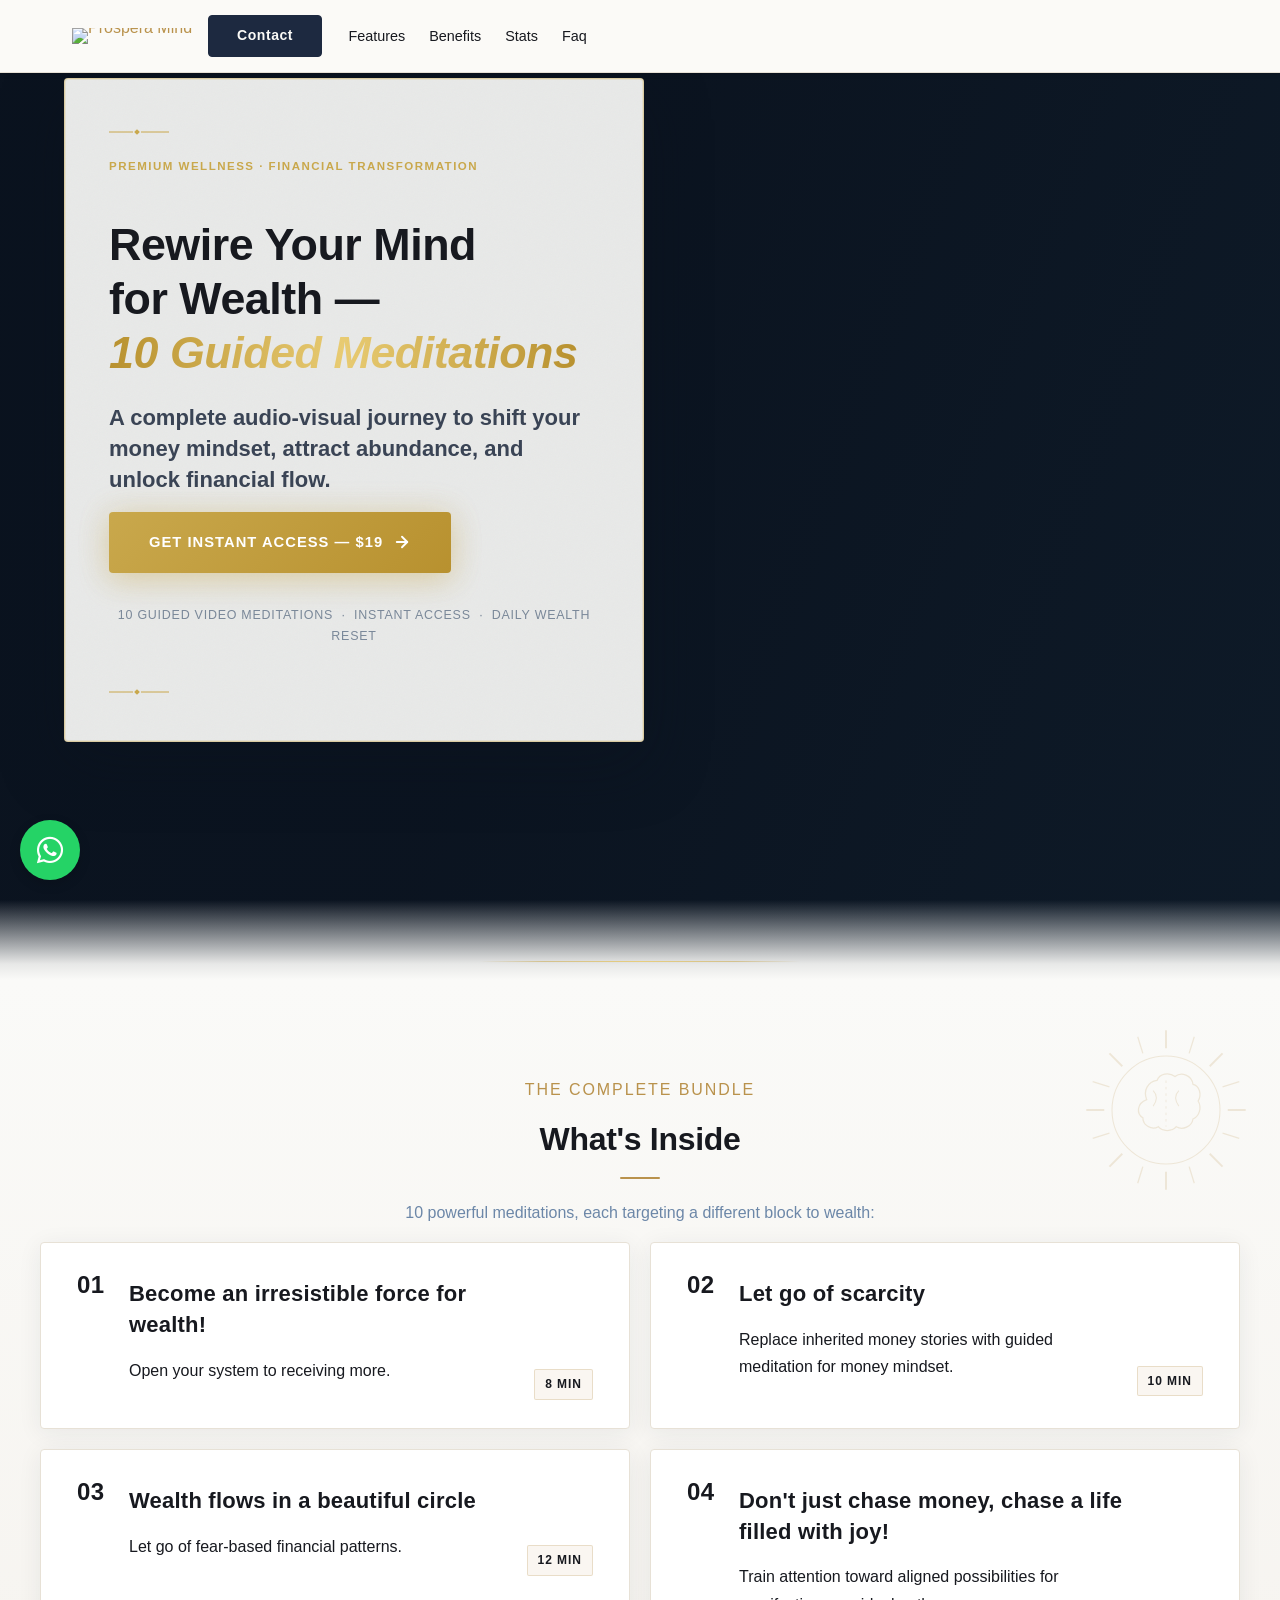
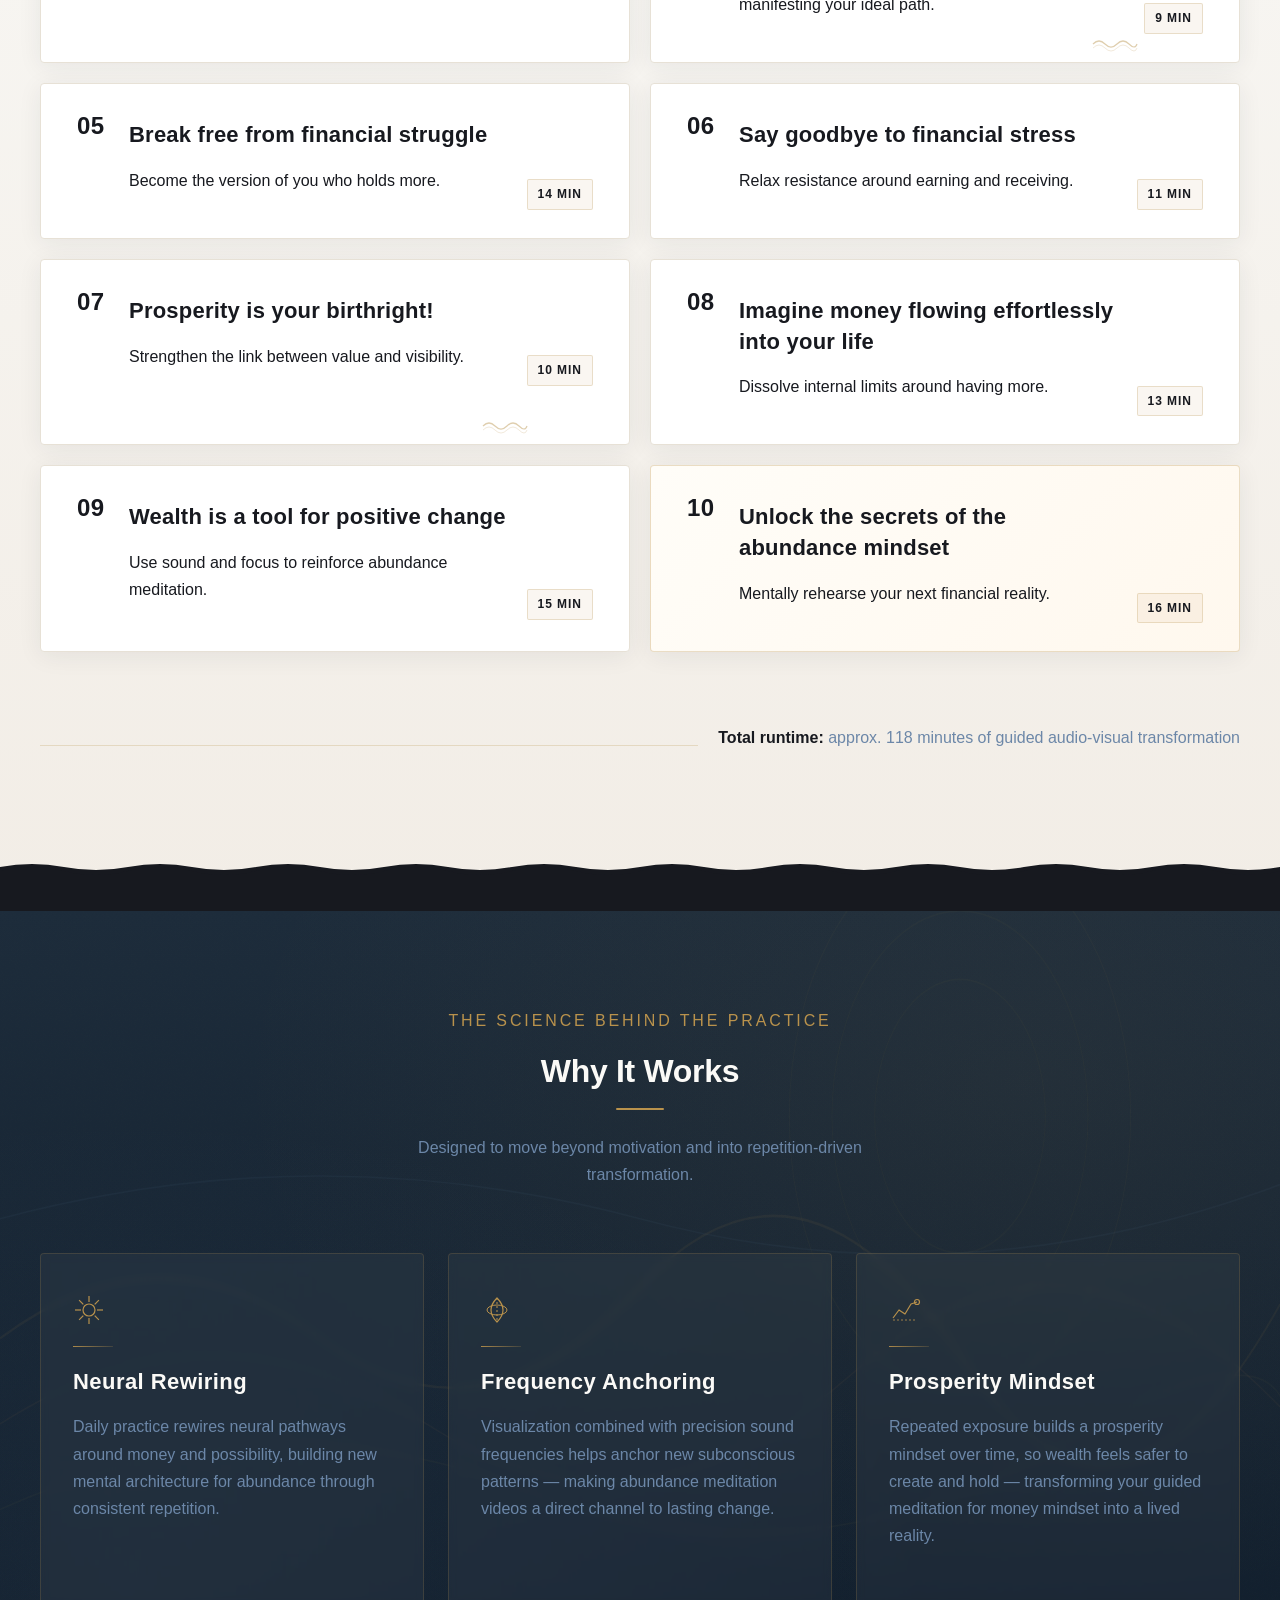
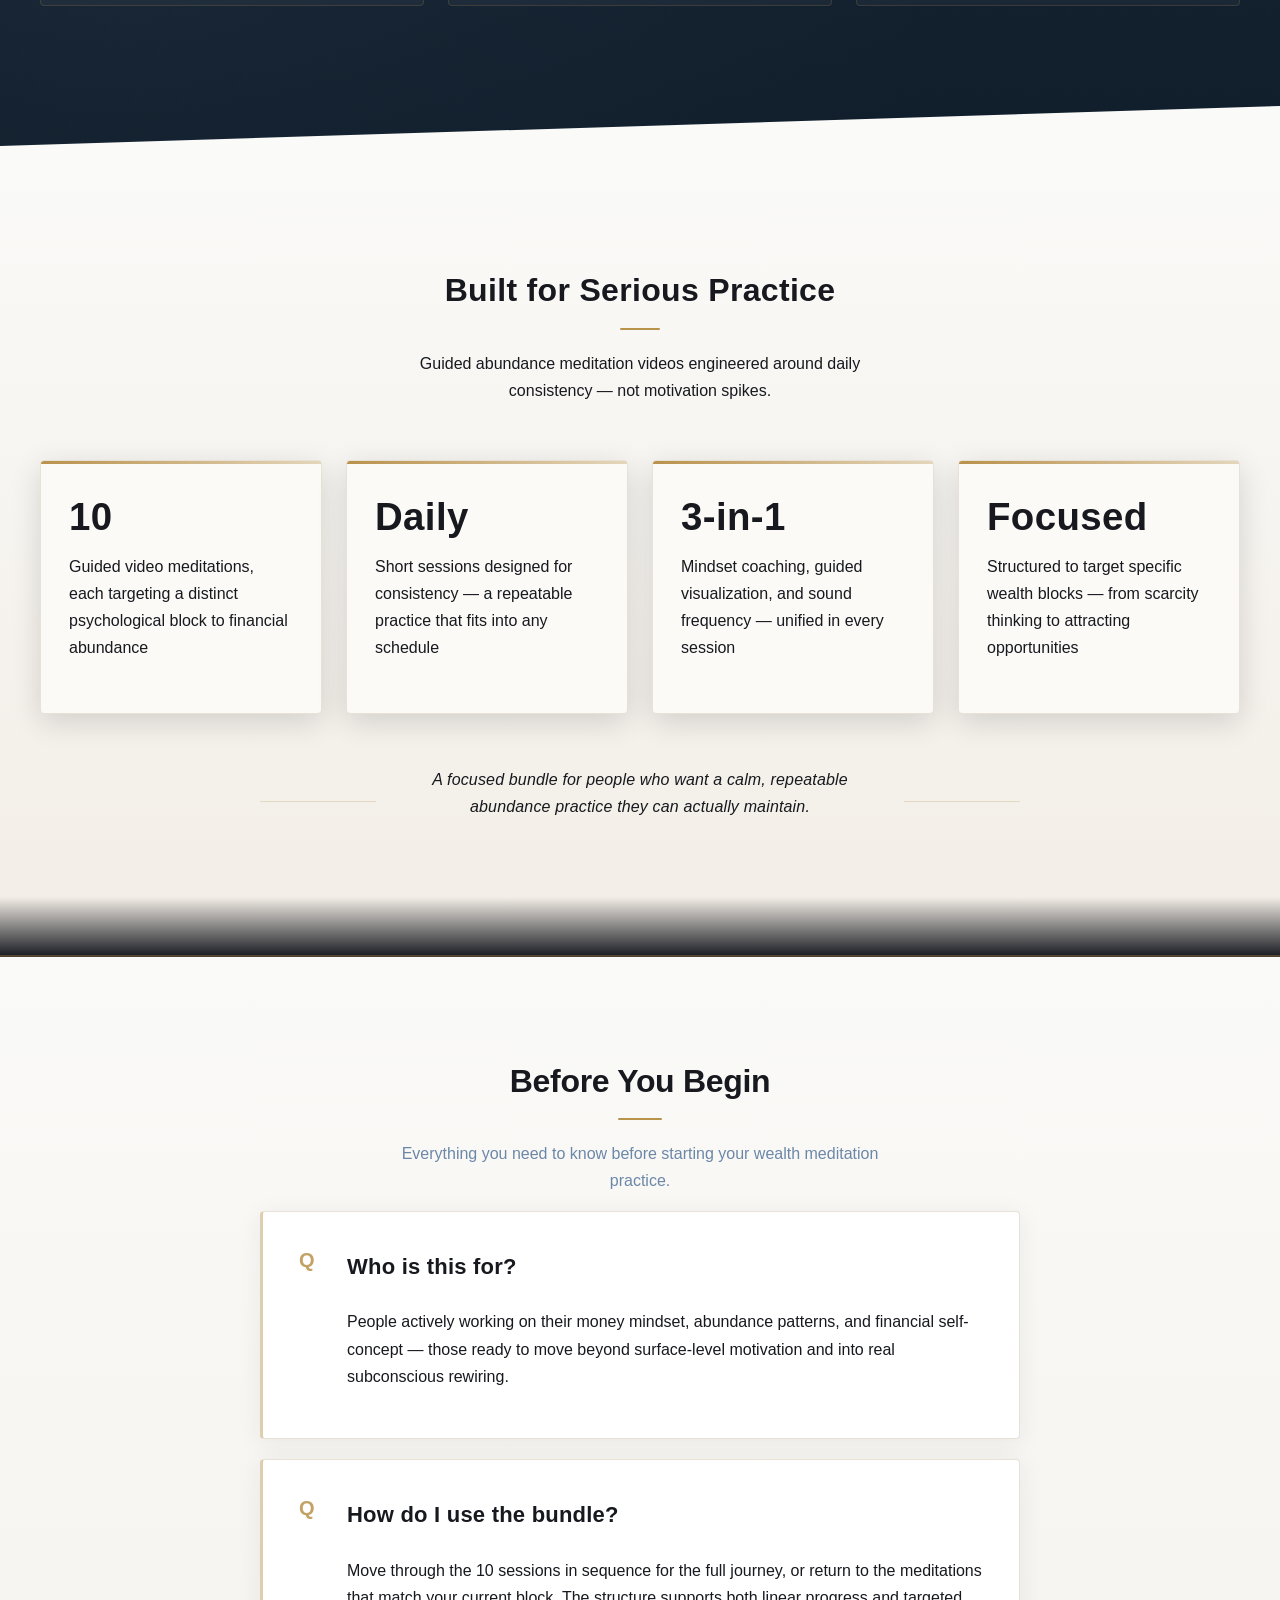
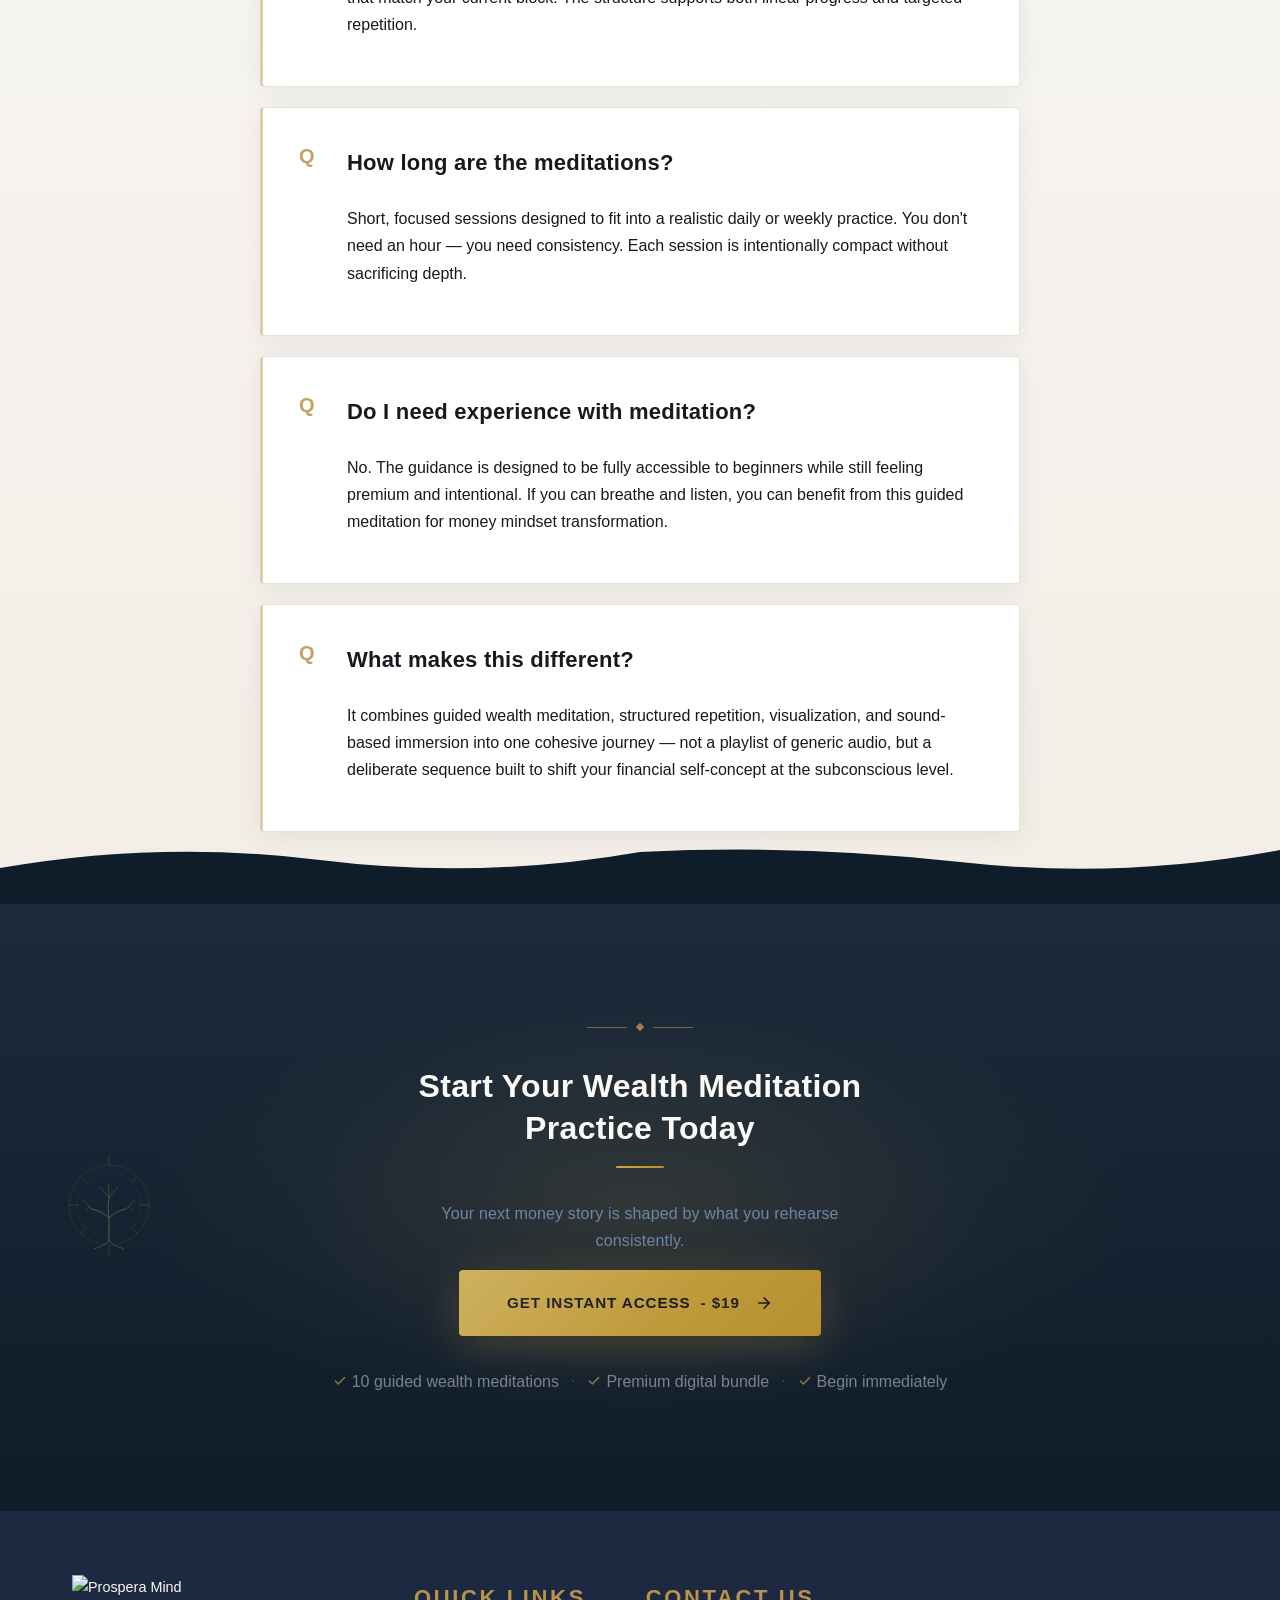
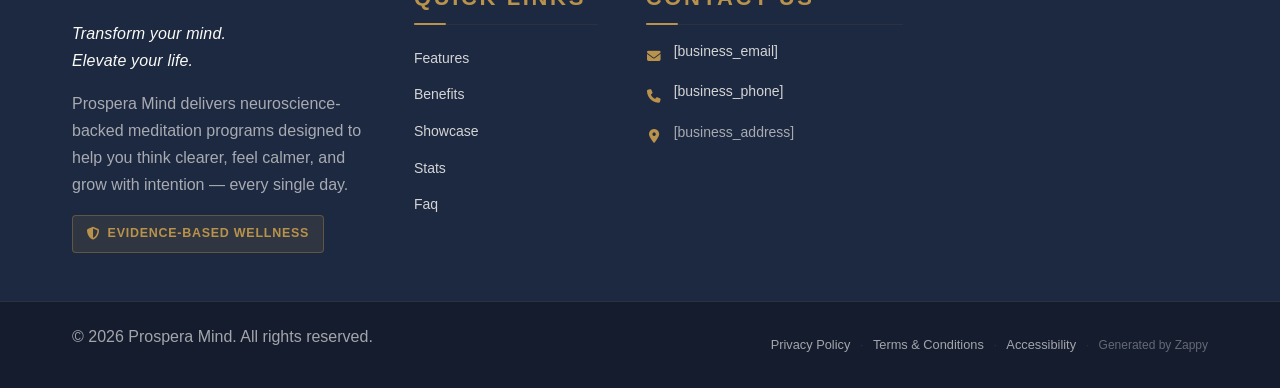
==== commit 6fd87555: "Background sync: Progressive GitHub Sync" ====
--- a/public/index.html
+++ b/public/index.html
@@ -1 +1 @@
-<!doctype html><html lang="en"><head><meta charset="UTF-8"><meta content="width=device-width,initial-scale=1" name="viewport"><meta content="index, follow" name="robots"><title>manifesting job — Prospera Mind</title><meta content="A premium digital wellness product offering a bundle of 10 guided wealth meditation videos designed to rewire the subconscious mind for financial abundance. The" name="description"><meta content="manifesting job, Attracting Opportunities, guided meditation for money mindset, abundance meditation videos" name="keywords"><link href="/assets/favicon.ico" rel="icon" type="image/x-icon"><link href="/assets/favicon-16x16.png" rel="icon" type="image/png" sizes="16x16"><link href="/assets/favicon-32x32.png" rel="icon" type="image/png" sizes="32x32"><link href="/assets/favicon-48x48.png" rel="icon" type="image/png" sizes="48x48"><link href="/assets/favicon-192x192.png" rel="icon" type="image/png" sizes="192x192"><link href="/assets/favicon-512x512.png" rel="icon" type="image/png" sizes="512x512"><link href="/assets/apple-touch-icon.png" rel="apple-touch-icon"><script>!function(){"use strict";var t="6196d710-2bc2-42ad-b493-50a3dfb09987",e="https://api.zappy5.com/api/analytics/track",a=18e5,n=2592e6,o=!0,i=!0,r=!0;var s=function(){var e="zappy_visitor_"+t,a=null;try{if(a=localStorage.getItem(e)){var o=JSON.parse(a),i=Date.now();if(i-o.created<n)return o.lastSeen=i,localStorage.setItem(e,JSON.stringify(o)),o.id}}catch(t){console.warn("Zappy Analytics: LocalStorage not available")}var r="zv_"+Date.now()+"_"+Math.random().toString(36).substr(2,9);try{localStorage.setItem(e,JSON.stringify({id:r,created:Date.now(),lastSeen:Date.now()}))}catch(t){}return r}(),c=function(){var e="zappy_session_"+t,n=null;try{if(n=sessionStorage.getItem(e)){var o=JSON.parse(n),i=Date.now();if(i-o.timestamp<a)return o.timestamp=i,sessionStorage.setItem(e,JSON.stringify(o)),o.id}}catch(t){console.warn("Zappy Analytics: SessionStorage not available")}var r="zs_"+Date.now()+"_"+Math.random().toString(36).substr(2,9);try{sessionStorage.setItem(e,JSON.stringify({id:r,timestamp:Date.now()}))}catch(t){}return r}();function l(a,n){n=n||{};var o={website_id:t,event_type:a,page_path:window.location.pathname,referrer:document.referrer||"direct",visitor_id:s,session_id:c,metadata:n};if(navigator.sendBeacon){var i=new Blob([JSON.stringify(o)],{type:"application/json"});navigator.sendBeacon(e,i)}else fetch(e,{method:"POST",headers:{"Content-Type":"application/json"},body:JSON.stringify(o),keepalive:!0}).catch(function(t){console.warn("Zappy Analytics: Failed to track event",t)})}o&&l("pageview",{title:document.title,url:window.location.href}),i&&document.addEventListener("click",function(t){var e=t.target;if("BUTTON"===e.tagName||e.closest("button")){var a="BUTTON"===e.tagName?e:e.closest("button");l("click",{element:"button",text:a.textContent.trim().substring(0,100),id:a.id||null,class:a.className||null})}else if("A"===e.tagName||e.closest("a")){var n="A"===e.tagName?e:e.closest("a");l("navigation",{element:"link",text:n.textContent.trim().substring(0,100),href:n.href,external:n.hostname!==window.location.hostname})}},!0),r&&document.addEventListener("submit",function(t){var e=t.target;l("form_submit",{form_id:e.id||null,form_name:e.name||null,form_action:e.action||null,form_method:e.method||"GET"})},!0);var d=Date.now();window.addEventListener("beforeunload",function(){l("page_unload",{time_on_page:Math.floor((Date.now()-d)/1e3),page_path:window.location.pathname})}),window.zappyAnalytics={track:l,getVisitorId:function(){return s},getSessionId:function(){return c}}}()</script><meta content="manifesting job — Prospera Mind" property="og:title"><meta content="A premium digital wellness product offering a bundle of 10 guided wealth meditation videos designed to rewire the subconscious mind for financial abundance. The" property="og:description"><meta content="summary_large_image" name="twitter:card"><meta content="manifesting job — Prospera Mind" name="twitter:title"><meta content="A premium digital wellness product offering a bundle of 10 guided wealth meditation videos designed to rewire the subconscious mind for financial abundance. The" name="twitter:description"><meta content="website" property="og:type"><meta content="en_US" property="og:locale"><link href="https://cdnjs.cloudflare.com/ajax/libs/font-awesome/6.4.0/css/all.min.css" rel="stylesheet"><style>.skip-link{position:absolute;top:0;left:0;transform:translateY(-200%);padding:12px 18px;background:var(--bg-dark,#1a1a1a);color:var(--text-light,#fff);font-weight:600;border-radius:0 0 8px 0;z-index:10000}.skip-link:focus{transform:none;outline:2px solid var(--ring,#fff);outline-offset:2px}:focus-visible{outline:2px solid var(--ring,currentColor);outline-offset:3px}</style><link href="/assets/favicon.ico" rel="icon" type="image/x-icon"><link href="/assets/favicon-16x16.png" rel="icon" type="image/png" sizes="16x16"><link href="/assets/favicon-32x32.png" rel="icon" type="image/png" sizes="32x32"><link href="/assets/favicon-48x48.png" rel="icon" type="image/png" sizes="48x48"><link href="/assets/favicon-192x192.png" rel="icon" type="image/png" sizes="192x192"><link href="/assets/favicon-512x512.png" rel="icon" type="image/png" sizes="512x512"><link href="/assets/apple-touch-icon.png" rel="apple-touch-icon"><link href="https://cdn.jsdelivr.net/npm/vanilla-cookieconsent@3/dist/cookieconsent.css" rel="stylesheet"><script src="https://cdn.jsdelivr.net/npm/vanilla-cookieconsent@3/dist/cookieconsent.umd.js"></script><script src="https://cdn.jsdelivr.net/gh/mickidum/acc_toolbar/acctoolbar/acctoolbar.min.js"></script><link href="/styles.css" rel="stylesheet"><style id="zappy-dropdown-submenu-styles">#navMenu li:has(.sub-menu),.nav-menu li:has(.sub-menu),.navbar li:has(.sub-menu),nav li:has(.sub-menu){position:relative}#navMenu .sub-menu,.nav-menu .sub-menu,.navbar .sub-menu,nav .sub-menu{display:block!important;position:absolute!important;top:100%;left:0;min-width:220px;background:#fff;border-radius:8px;box-shadow:0 8px 25px rgba(0,0,0,.15);padding:8px 0;opacity:0;visibility:hidden;transform:translateY(10px);transition:all .3s ease;z-index:1000;list-style:none;pointer-events:none}#navMenu li:hover>.sub-menu,.nav-menu li:hover>.sub-menu,.navbar li:hover>.sub-menu,nav li:hover>.sub-menu{opacity:1!important;visibility:visible!important;transform:translateY(0)!important;pointer-events:auto!important}.sub-menu li{list-style:none;margin:0;padding:0}.sub-menu a{display:block!important;padding:10px 16px!important;color:var(--text-dark,#333)!important;font-weight:500;text-decoration:none;white-space:nowrap;transition:background-color .2s}.sub-menu .zappy-nav-child>a{padding-left:28px!important;font-size:.9em!important;opacity:.85!important}[dir=rtl] .sub-menu .zappy-nav-child>a,html[lang=ar] .sub-menu .zappy-nav-child>a,html[lang=he] .sub-menu .zappy-nav-child>a{padding-left:10px!important;padding-right:28px!important}.sub-menu .zappy-nav-parent>a{font-weight:600!important}.sub-menu a:hover{background-color:#f5f5f5}[dir=rtl] .nav-menu .sub-menu,[dir=rtl] .navbar .sub-menu,[dir=rtl] nav .sub-menu,html[lang=ar] .nav-menu .sub-menu,html[lang=ar] .navbar .sub-menu,html[lang=ar] nav .sub-menu,html[lang=he] .nav-menu .sub-menu,html[lang=he] .navbar .sub-menu,html[lang=he] nav .sub-menu{left:auto!important;right:0!important}.sub-menu:empty,.sub-menu:not(:has(li)):not(:has(> a)),.sub-menu:not(:has(li:not(.zappy-hidden-menu-item))):not(:has(> a)){display:none!important;opacity:0!important;visibility:hidden!important;pointer-events:none!important}li:has(.menu-group-title):hover>.sub-menu{opacity:1!important;visibility:visible!important;transform:translateY(0)!important;pointer-events:auto!important}#navMenu>li>.menu-group-title,.nav-menu>li>.menu-group-title{display:inline-block;padding:.5rem 1rem;cursor:default;user-select:none}@media (max-width:768px){#navMenu .sub-menu,.nav-menu .sub-menu,.navbar .sub-menu,nav .sub-menu{position:static!important;transform:none!important;box-shadow:none!important;background:0 0!important;max-height:0;overflow:hidden;opacity:0;visibility:hidden;transition:max-height .3s ease,opacity .3s ease;padding:0!important;border-radius:0!important}#navMenu .sub-menu.mobile-expanded,.nav-menu .sub-menu.mobile-expanded,.navbar .sub-menu.mobile-expanded{max-height:none!important;overflow-y:visible!important;opacity:1!important;visibility:visible!important;padding:8px 0 8px 16px!important}[dir=rtl] .sub-menu.mobile-expanded,html[lang=he] .sub-menu.mobile-expanded{padding:8px 16px 8px 0!important}#navMenu li:hover>.sub-menu,.nav-menu li:hover>.sub-menu,.navbar li:hover>.sub-menu,nav li:hover>.sub-menu{opacity:0;visibility:hidden;pointer-events:none}#navMenu li>.sub-menu.mobile-expanded,.nav-menu li>.sub-menu.mobile-expanded,.navbar li>.sub-menu.mobile-expanded,nav li>.sub-menu.mobile-expanded{opacity:1!important;visibility:visible!important;pointer-events:auto!important}#navMenu li:has(.sub-menu),.nav-menu li:has(.sub-menu),.navbar li:has(.sub-menu),nav li:has(.sub-menu){display:flex!important;flex-wrap:wrap!important;align-items:center!important;position:relative!important;min-height:44px!important}#navMenu li:has(.sub-menu)>a,.nav-menu li:has(.sub-menu)>a,.navbar li:has(.sub-menu)>a,nav li:has(.sub-menu)>a{flex:1!important;min-width:0!important}#navMenu li:has(.sub-menu)>.menu-group-title,.nav-menu li:has(.sub-menu)>.menu-group-title,.navbar li:has(.sub-menu)>.menu-group-title,nav li:has(.sub-menu)>.menu-group-title{flex:1!important;min-width:0!important;padding:0!important;line-height:inherit!important}#navMenu li:has(.sub-menu)>.sub-menu,.nav-menu li:has(.sub-menu)>.sub-menu,.navbar li:has(.sub-menu)>.sub-menu,nav li:has(.sub-menu)>.sub-menu{flex-basis:100%!important;width:100%!important}#navMenu li:has(.sub-menu)>a [class*=arrow],#navMenu li:has(.sub-menu)>a [class*=chevron],.nav-menu li:has(.sub-menu)>a .fa-angle-down,.nav-menu li:has(.sub-menu)>a .fa-chevron-down,.nav-menu li:has(.sub-menu)>a [class*=arrow],.nav-menu li:has(.sub-menu)>a [class*=chevron],nav li:has(.sub-menu)>a [class*=arrow],nav li:has(.sub-menu)>a [class*=chevron]{display:none!important;visibility:hidden!important}.mobile-submenu-toggle{display:flex!important;align-items:center!important;justify-content:center!important;width:44px!important;height:auto!important;background:0 0!important;border:none!important;cursor:pointer!important;color:var(--text-dark)!important;position:static!important;flex-shrink:0!important;align-self:stretch!important;z-index:2!important;padding:0!important;margin:0!important}.mobile-submenu-toggle::after{content:''!important;width:0!important;height:0!important;border-left:6px solid transparent!important;border-right:6px solid transparent!important;border-top:7px solid currentColor!important;transition:transform .3s ease!important}.mobile-submenu-toggle.expanded::after{transform:rotate(180deg)!important}.sub-menu a{padding:10px 0!important;display:block!important;color:var(--text-dark)!important;white-space:normal!important}.sub-menu .zappy-nav-child>a{padding-left:28px!important;font-size:.9em!important;opacity:.85!important}[dir=rtl] .sub-menu .zappy-nav-child>a,html[lang=ar] .sub-menu .zappy-nav-child>a,html[lang=he] .sub-menu .zappy-nav-child>a{padding-left:0!important;padding-right:28px!important}.sub-menu .zappy-nav-parent>a{font-weight:600!important}#navMenu.active,.nav-menu.active{max-width:100vw!important;overflow-x:hidden!important;box-sizing:border-box!important}.navbar .sub-menu li a,.zappy-products-dropdown .sub-menu a,nav.navbar .sub-menu li a{color:var(--text-dark)!important}}@media (min-width:769px){.mobile-submenu-toggle{display:none!important}}</style><style id="zappy-widget-visibility">html[dir=rtl] .whatsapp-float{right:20px!important;left:auto!important}html:not([dir]) .whatsapp-float,html[dir=ltr] .whatsapp-float{left:20px!important;right:auto!important}html[dir=rtl] #mic-access-tool-general-button,html[dir=rtl] #mic-init-access-tool #mic-access-tool-general-button,html[dir=rtl] #mic-init-access-tool .mic-access-tool-general-button,html[dir=rtl] ._access-icon,html[dir=rtl] .mic-access-tool-general-button{left:20px!important;right:auto!important}html:not([dir]) #mic-access-tool-general-button,html:not([dir]) #mic-init-access-tool #mic-access-tool-general-button,html:not([dir]) #mic-init-access-tool .mic-access-tool-general-button,html:not([dir]) ._access-icon,html:not([dir]) .mic-access-tool-general-button,html[dir=ltr] #mic-access-tool-general-button,html[dir=ltr] #mic-init-access-tool #mic-access-tool-general-button,html[dir=ltr] #mic-init-access-tool .mic-access-tool-general-button,html[dir=ltr] ._access-icon,html[dir=ltr] .mic-access-tool-general-button{right:20px!important;left:auto!important}@media (max-width:768px){.whatsapp-float{display:flex!important}}@media (min-width:769px){.whatsapp-float{display:flex!important}}@media (max-width:768px){#mic-access-tool-general-button,#mic-init-access-tool #mic-access-tool-general-button,#mic-init-access-tool .mic-access-tool-general-button,._access-icon,.mic-access-tool-general-button{display:flex!important;visibility:visible!important;opacity:1!important;pointer-events:auto!important}#mic-access-tool-box.opened-mic-access-tool,#mic-init-access-tool #mic-access-tool-box.opened-mic-access-tool,.mic-access-tool-box.opened-mic-access-tool{visibility:visible!important;opacity:1!important;pointer-events:auto!important}}@media (min-width:769px){#mic-access-tool-general-button,#mic-init-access-tool #mic-access-tool-general-button,#mic-init-access-tool .mic-access-tool-general-button,._access-icon,.mic-access-tool-general-button{display:flex!important;visibility:visible!important;opacity:1!important;pointer-events:auto!important}#mic-access-tool-box.opened-mic-access-tool,#mic-init-access-tool #mic-access-tool-box.opened-mic-access-tool,.mic-access-tool-box.opened-mic-access-tool{visibility:visible!important;opacity:1!important;pointer-events:auto!important}}</style></head><body><a href="#main" class="skip-link">Skip to main content</a><nav class="navbar"><button aria-label="Menu" class="mobile-toggle" id="mobileToggle"><svg viewBox="0 0 24 24" fill="none" height="24" width="24" class="hamburger-icon"><path d="M3 12h18M3 6h18M3 18h18" stroke="currentColor" stroke-width="2" stroke-linecap="round"></path></svg> <svg viewBox="0 0 24 24" fill="none" height="24" width="24" class="close-icon" style="display:none"><path d="M18 6L6 18M6 6l12 12" stroke="currentColor" stroke-width="2" stroke-linecap="round"></path></svg></button> <button aria-label="Call" class="phone-header-btn" data-phone="[business_phone]"><svg viewBox="0 0 24 24" fill="currentColor" height="20" width="20"><path d="M22 16.92v3a2 2 0 0 1-2.18 2 19.79 19.79 0 0 1-8.63-3.07 19.5 19.5 0 0 1-6-6 19.79 19.79 0 0 1-3.07-8.67A2 2 0 0 1 4.11 2h3a2 2 0 0 1 2 1.72 12.84 12.84 0 0 0 .7 2.81 2 2 0 0 1-.45 2.11L8.09 9.91a16 16 0 0 0 6 6l1.27-1.27a2 2 0 0 1 2.11-.45 12.84 12.84 0 0 0 2.81.7A2 2 0 0 1 22 16.92z"></path></svg></button><div class="nav-container"><div class="nav-brand"><a href="/" class="logo-link"><img alt="Prospera Mind" src="/assets/site-home-image-1.webp" class="logo"></a></div><ul class="nav-menu" id="navMenu"><li><a href="#features">Features</a></li><li><a href="#benefits">Benefits</a></li><li><a href="#showcase">Showcase</a></li><li><a href="#stats">Stats</a></li><li><a href="#faq">Faq</a></li></ul><div class="nav-cta-container"><a href="#cta" class="nav-cta-btn">Contact</a></div></div></nav><script>window.addEventListener("load",function(){const e=document.querySelector(".navbar, nav, header");if(!e)return void console.log("[Navbar] Navbar element not found");let t=document.getElementById("mobileToggle")||document.querySelector(".mobile-toggle")||document.querySelector(".hamburger")||document.querySelector(".hamburger-menu")||document.querySelector(".menu-toggle")||document.querySelector(".burger-menu")||document.querySelector('[aria-label="Menu"]')||document.querySelector('[aria-label="תפריט"]');const n=document.querySelector(".phone-header-btn"),o=window.getComputedStyle(e);let r=o.backgroundColor;if(console.log("[Navbar] Initial navbar background:",r),"transparent"===r||"rgba(0, 0, 0, 0)"===r||r.startsWith("rgba")&&r.includes(", 0)")){const e=o.backgroundImage;if(e&&"none"!==e)console.log("[Navbar] Navbar has background image/gradient, using dark text"),r="rgb(240, 240, 240)";else{const e=window.getComputedStyle(document.body).backgroundColor;console.log("[Navbar] Navbar transparent, using body background:",e),r=e}}const a=r.match(/\d+/g);if(a&&a.length>=3){const e=(.299*parseInt(a[0])+.587*parseInt(a[1])+.114*parseInt(a[2]))/255;console.log("[Navbar] Mobile button colors preserved from Claude CSS (luminance:",e.toFixed(2)+")");const o=document.createElement("style");o.id="zappy-mobile-nav-fix";document.documentElement.lang;document.documentElement.dir,o.textContent='\n        /* Hide mobile buttons on desktop, show only on mobile */\n        @media (min-width: 769px) {\n          .mobile-toggle,\n          .phone-header-btn {\n            display: none !important;\n          }\n        }\n        \n        /* Show and position mobile buttons correctly on mobile */\n        @media (max-width: 768px) {\n          .navbar,\n          nav.navbar {\n            min-height: 70px !important;\n          }\n\n          .mobile-toggle,\n          .phone-header-btn {\n            position: absolute !important;\n            top: 0 !important;\n            bottom: 0 !important;\n            margin-top: auto !important;\n            margin-bottom: auto !important;\n            transform: none !important;\n            z-index: 1001 !important;\n            display: flex !important;\n            align-items: center !important;\n            justify-content: center !important;\n            width: 36px !important;\n            height: 36px !important;\n            border-radius: 50% !important;\n            border: none !important;\n            cursor: pointer !important;\n            padding: 6px !important;\n            background: none !important;\n            color: var(--nav-text, var(--text-dark)) !important;\n            touch-action: manipulation !important;\n            -webkit-tap-highlight-color: transparent !important;\n          }\n\n          html[data-zappy-site-type="ecommerce"] .phone-header-btn,\n          body[data-zappy-site-type="ecommerce"] .phone-header-btn,\n          html[data-zappy-site-type="ecommerce"] header .phone-header-btn,\n          html[data-zappy-site-type="ecommerce"] nav .phone-header-btn {\n            display: none !important;\n            visibility: hidden !important;\n            width: 0 !important;\n            height: 0 !important;\n            min-width: 0 !important;\n            overflow: hidden !important;\n          }\n          \n          /* LTR positioning (default): hamburger LEFT, phone RIGHT */\n          html:not([dir="rtl"]):not([lang="he"]):not([lang="ar"]) .mobile-toggle,\n          html[dir="ltr"] .mobile-toggle {\n            left: 12px !important;\n            right: auto !important;\n          }\n          html:not([dir="rtl"]):not([lang="he"]):not([lang="ar"]) .phone-header-btn,\n          html[dir="ltr"] .phone-header-btn {\n            right: 12px !important;\n            left: auto !important;\n          }\n          \n          /* RTL positioning: hamburger RIGHT, phone LEFT */\n          html[dir="rtl"] .mobile-toggle,\n          html[lang="he"] .mobile-toggle,\n          html[lang="ar"] .mobile-toggle {\n            right: 12px !important;\n            left: auto !important;\n          }\n          html[dir="rtl"] .phone-header-btn,\n          html[lang="he"] .phone-header-btn,\n          html[lang="ar"] .phone-header-btn {\n            left: 12px !important;\n            right: auto !important;\n          }\n          \n          /* CRITICAL: Ensure nav-container has min-height on mobile */\n          /* All children are positioned absolutely/fixed on mobile, so height:auto collapses to 0 */\n          .nav-container {\n            min-height: 70px !important;\n            position: relative !important;\n          }\n          \n          /* Ensure SVG icons are properly sized and inherit color */\n          .mobile-toggle svg,\n          .phone-header-btn svg {\n            width: 24px !important;\n            height: 24px !important;\n            /* Don\'t force display - let JavaScript control hamburger/close toggle */\n          }\n          \n          /* Reset nav-cta-container on mobile - remove desktop box-shadow/padding */\n          /* that creates a visible ghost box when CTA button is hidden */\n          .nav-cta-container {\n            box-shadow: none !important;\n            padding: 0 !important;\n          }\n          \n          /* Hide nav-cta-container entirely on mobile when there\'s no lang-switcher */\n          /* (only the CTA button is inside, and it\'s hidden on mobile) */\n          .nav-cta-container:not(:has(.lang-switcher)) {\n            display: none !important;\n          }\n          \n          /* CRITICAL: Prevent hero image fade gradient from bleeding over headline text */\n          /* The .image-fade-gradient has bottom: -30px (extends below parent) */\n          /* On mobile stacked layout, this overlaps the h1 text below the image */\n          .hero-image-column {\n            overflow: hidden !important;\n          }\n          .image-fade-gradient {\n            bottom: 0 !important;\n          }\n          \n          /* Hide desktop language switcher on mobile - hamburger menu handles it */\n          /* High specificity to override stored CSS */\n          .lang-switcher,\n          .nav-cta-container .lang-switcher,\n          .nav-container .lang-switcher,\n          .navbar .lang-switcher,\n          .navbar .nav-cta-container .lang-switcher {\n            display: none !important;\n          }\n        }\n      ';const r=document.getElementById("zappy-mobile-nav-fix");r&&r.remove(),document.head.appendChild(o),console.log("[Navbar] Critical CSS injected for mobile nav positioning");const i=window.innerWidth<=768;if(t){const e=t.querySelector(".hamburger-icon"),n=t.querySelector(".close-icon");e&&(e.style.setProperty("width","24px","important"),e.style.setProperty("height","24px","important"),e.style.setProperty("display","block","important")),n&&(n.style.setProperty("width","24px","important"),n.style.setProperty("height","24px","important"),n.style.setProperty("display","none","important")),i?(t.style.setProperty("position","absolute","important"),t.style.setProperty("top","0","important"),t.style.setProperty("bottom","0","important"),t.style.setProperty("margin-top","auto","important"),t.style.setProperty("margin-bottom","auto","important"),t.style.setProperty("transform","none","important"),t.style.setProperty("z-index","1001","important"),t.style.removeProperty("left"),t.style.removeProperty("right"),console.log("[Navbar] Mobile toggle positioning applied (mobile viewport)")):(t.style.removeProperty("position"),t.style.removeProperty("top"),t.style.removeProperty("transform"),t.style.removeProperty("z-index"),t.style.removeProperty("left"),t.style.removeProperty("right"),console.log("[Navbar] Desktop viewport - cleared mobile toggle inline positioning"))}if(n){const e=n.querySelector("svg");e&&(e.style.width="24px",e.style.height="24px",e.setAttribute("width","24"),e.setAttribute("height","24")),i?(n.style.setProperty("position","absolute","important"),n.style.setProperty("top","0","important"),n.style.setProperty("bottom","0","important"),n.style.setProperty("margin-top","auto","important"),n.style.setProperty("margin-bottom","auto","important"),n.style.setProperty("transform","none","important"),n.style.setProperty("z-index","1001","important"),n.style.removeProperty("left"),n.style.removeProperty("right"),console.log("[Navbar] Phone button positioning applied (mobile viewport)")):(n.style.removeProperty("position"),n.style.removeProperty("top"),n.style.removeProperty("transform"),n.style.removeProperty("z-index"),n.style.removeProperty("left"),n.style.removeProperty("right"),console.log("[Navbar] Desktop viewport - cleared phone button inline positioning"))}}else console.log("[Navbar] Could not parse background color:",r);t=document.getElementById("mobileToggle")||document.querySelector(".mobile-toggle")||document.querySelector(".hamburger")||document.querySelector(".hamburger-menu")||document.querySelector(".menu-toggle")||document.querySelector(".burger-menu")||document.querySelector('[aria-label="Menu"]')||document.querySelector('[aria-label="תפריט"]');const i=document.getElementById("navMenu")||document.querySelector(".nav-menu")||document.querySelector(".nav-links")||document.querySelector("nav ul:not(.submenu)");if(!t||!i)return void console.log("[Navbar] Mobile toggle or menu not found:",{toggle:!!t,menu:!!i});i.id||(i.id="navMenu"),console.log("[Navbar] Initializing mobile menu...");const l=t.cloneNode(!0);t.parentNode.replaceChild(l,t);var s=0;function p(e){var t=Date.now();t-s<300||(s=t,function(e){e.preventDefault(),e.stopPropagation();const t=l.querySelector(".hamburger-icon"),n=l.querySelector(".close-icon");i.classList.contains("active")?(i.classList.remove("active"),t&&t.style.setProperty("display","block","important"),n&&n.style.setProperty("display","none","important"),document.body.style.overflow="",console.log("[Navbar] Menu closed")):(i.classList.add("active"),t&&t.style.setProperty("display","none","important"),n&&n.style.setProperty("display","block","important"),document.body.style.overflow="hidden",console.log("[Navbar] Menu opened"))}(e))}l.addEventListener("click",p),l.addEventListener("touchend",p),i.querySelectorAll("a").forEach(function(e){e.addEventListener("click",function(){if("#"===this.getAttribute("href"))return;const e=l.querySelector(".hamburger-icon"),t=l.querySelector(".close-icon");i.classList.remove("active"),e&&e.style.setProperty("display","block","important"),t&&t.style.setProperty("display","none","important"),document.body.style.overflow="",console.log("[Navbar] Menu closed (link clicked)")})});var m=i.querySelectorAll(".dropdown-toggle");m.forEach(function(e){e.addEventListener("click",function(e){e.preventDefault(),e.stopPropagation();var t=this.closest(".nav-dropdown");t&&(t.parentNode.querySelectorAll(".nav-dropdown.open").forEach(function(e){e!==t&&e.classList.remove("open")}),t.classList.toggle("open"),console.log("[Navbar] Dropdown toggled:",t.classList.contains("open")?"open":"closed"))})}),document.addEventListener("click",function(e){e.target.closest(".nav-dropdown")||document.querySelectorAll(".nav-dropdown.open").forEach(function(e){e.classList.remove("open")})}),console.log("[Navbar] Dropdown handlers initialized for "+m.length+" dropdowns"),n&&n.addEventListener("click",function(){const e=document.querySelectorAll('a[href^="tel:"]'),t=e.length>0?e[0].getAttribute("href").replace("tel:",""):"[business_phone]";window.location.href="tel:"+t,console.log("[Navbar] Phone button clicked")}),console.log("[Navbar] Mobile menu initialized successfully")})</script><main id="main"><section class="home-hero-section" data-band-index="0" data-layout-spec="Home-hero" id="hero" data-hero-type="fullscreen-scrim"><div class="home-hero-bg"><div data-element-id="img-1779021820663-qwprhrzsh" data-element-type="image" data-zappy-wrapper-margins-applied="true" data-zappy-zoom-clip="true" data-zappy-zoom-wrapper="true" data-zappy-zoom-wrapper-align="center" data-zappy-zoom-wrapper-width-mode="full" style="position:absolute !important;top:0px !important;left:0px !important;width:100% !important;height:100% !important;max-width:none !important;margin-left:0px !important;margin-right:0px !important;display:block !important;z-index:1 !important;overflow:hidden !important"><img alt="Cinematic luxury meditation environment with deep navy and gold ambient lighting" src="/assets/site-home-hero-image-1-1779022518604-dr6qcs.webp?v=1779022520742" data-context="Cinematic luxury wellness meditation environment: a deep navy-black room with soft warm amber and gold ambient lighting, premium meditation cushion or chair in foreground, abstract golden light particles or bokeh floating in air, moody atmospheric depth, no people, evokes financial abundance and inner transformation, editorial photography style, ultra premium feel" data-placeholder="home-hero-image-1" height="700" width="1200" data-element-id="img-1779021820663-qwprhrzsh" data-element-type="image" data-hero-background="true" data-hero-bg="true" data-zappy-object-position="50% 50%" data-zappy-zoom="1" fetchpriority="high" style="object-position:50% 50% !important;object-fit:cover !important;width:100% !important;height:100% !important;margin:0px !important;position:absolute !important;left:0% !important;top:0% !important;max-width:none !important;max-height:none !important;display:block !important"></div></div><div class="home-hero-scrim" aria-hidden="true"></div><div class="home-hero-container"><article class="home-hero-card"><grammarly-extension class="dnXmp" data-grammarly-shadow-root="true" style="position:absolute;top:-1px;left:-1px;pointer-events:none;--rem:16"></grammarly-extension><grammarly-extension class="dnXmp" data-grammarly-shadow-root="true" style="position:absolute;top:-1px;left:-1px;pointer-events:none;--rem:16"></grammarly-extension><grammarly-extension class="dnXmp" data-grammarly-shadow-root="true" style="position:absolute;top:-1px;left:-1px;pointer-events:none;--rem:16"></grammarly-extension><grammarly-extension class="dnXmp" data-grammarly-shadow-root="true" style="position:absolute;top:-1px;left:-1px;pointer-events:none;--rem:16"></grammarly-extension><div class="home-hero-rule-top" aria-hidden="true"><svg viewBox="0 0 60 10" fill="none" height="10" width="60" aria-hidden="true" xmlns="http://www.w3.org/2000/svg" data-no-icon-edit="true"><line x1="0" x2="24" y1="5" y2="5" stroke="#C9A84C" stroke-width="1"></line><rect height="4" width="4" x="26" y="3" fill="#C9A84C" transform="rotate(45 28 5)"></rect><line x1="32" x2="60" y1="5" y2="5" stroke="#C9A84C" stroke-width="1"></line></svg></div><p><span class="home-hero-label">Premium Wellness · Financial Transformation</span></p><h1 class="home-hero-h1">Rewire Your Mind<br>for Wealth —<br><em>10 Guided Meditations</em></h1><h3 class="home-hero-subtitle">A complete audio-visual journey to shift your money mindset, attract abundance, and unlock financial flow.</h3><p><a href="#get-access" class="btn-primary home-hero-cta" data-element-id="btn-1779021820652-n5pilj5du" data-element-type="button" data-native-element="true" style="outline:none">Get Instant Access — $19<svg viewBox="0 0 24 24" fill="none" height="18" width="18" aria-hidden="true" data-element-type="icon" data-icon-type="svg" stroke="currentColor" stroke-linecap="round" stroke-linejoin="round" stroke-width="2.5"><line x1="5" x2="19" y1="12" y2="12"></line><polyline points="12 5 19 12 12 19"></polyline></svg></a></p><p class="home-hero-microcopy">10 guided video meditations&nbsp;&nbsp;·&nbsp;&nbsp;Instant access&nbsp;&nbsp;·&nbsp;&nbsp;Daily wealth reset</p><div class="home-hero-rule-bottom" aria-hidden="true"><svg viewBox="0 0 60 10" fill="none" height="10" width="60" aria-hidden="true" xmlns="http://www.w3.org/2000/svg" data-no-icon-edit="true"><line x1="0" x2="24" y1="5" y2="5" stroke="#C9A84C" stroke-width="1"></line><rect height="4" width="4" x="26" y="3" fill="#C9A84C" transform="rotate(45 28 5)"></rect><line x1="32" x2="60" y1="5" y2="5" stroke="#C9A84C" stroke-width="1"></line></svg></div><grammarly-extension-vbars class="dnXmp" data-grammarly-shadow-root="true" style="display:contents;--rem:16"></grammarly-extension-vbars><grammarly-extension-vbars class="dnXmp" data-grammarly-shadow-root="true" style="display:contents;--rem:16"></grammarly-extension-vbars></article></div><div class="home-hero-divider-wrapper" aria-hidden="true"><div class="home-hero-divider-fade"></div><div class="home-hero-divider-gold-rule"></div></div></section><section class="home-features-section" data-band-index="1" data-layout-spec="Home-features" id="features"><svg viewBox="0 0 140 140" fill="none" aria-hidden="true" xmlns="http://www.w3.org/2000/svg" data-no-icon-edit="true" class="home-features-section__brain-medallion"><g opacity="0.18"><line x1="70" x2="70" y1="8" y2="22" stroke="#B9924C" stroke-width="1.5"></line><line x1="70" x2="70" y1="118" y2="132" stroke="#B9924C" stroke-width="1.5"></line><line x1="8" x2="22" y1="70" y2="70" stroke="#B9924C" stroke-width="1.5"></line><line x1="118" x2="132" y1="70" y2="70" stroke="#B9924C" stroke-width="1.5"></line><line x1="26" x2="36" y1="26" y2="36" stroke="#B9924C" stroke-width="1.5"></line><line x1="104" x2="114" y1="104" y2="114" stroke="#B9924C" stroke-width="1.5"></line><line x1="114" x2="104" y1="26" y2="36" stroke="#B9924C" stroke-width="1.5"></line><line x1="36" x2="26" y1="104" y2="114" stroke="#B9924C" stroke-width="1.5"></line><line x1="48" x2="52" y1="13" y2="26" stroke="#B9924C" stroke-width="1"></line><line x1="92" x2="88" y1="13" y2="26" stroke="#B9924C" stroke-width="1"></line><line x1="48" x2="52" y1="127" y2="114" stroke="#B9924C" stroke-width="1"></line><line x1="92" x2="88" y1="127" y2="114" stroke="#B9924C" stroke-width="1"></line><line x1="13" x2="26" y1="48" y2="52" stroke="#B9924C" stroke-width="1"></line><line x1="13" x2="26" y1="92" y2="88" stroke="#B9924C" stroke-width="1"></line><line x1="127" x2="114" y1="48" y2="52" stroke="#B9924C" stroke-width="1"></line><line x1="127" x2="114" y1="92" y2="88" stroke="#B9924C" stroke-width="1"></line><circle cx="70" cy="70" r="42" stroke="#B9924C" stroke-width="0.8" fill="none"></circle><path d="M55,62 C52,55 56,48 63,47 C65,42 72,40 77,44 C82,40 90,43 91,50 C96,51 98,58 95,63 C98,68 96,75 91,77 C90,83 83,86 78,83 C75,87 67,87 64,83 C59,86 52,82 52,76 C47,73 47,65 55,62 Z" fill="none" stroke="#B9924C" stroke-width="1"></path><path d="M70,47 L70,83" stroke="#B9924C" stroke-width="0.6" stroke-dasharray="2,3"></path><path d="M60,55 Q65,60 60,67" fill="none" stroke="#B9924C" stroke-width="0.8"></path><path d="M80,55 Q75,60 80,67" fill="none" stroke="#B9924C" stroke-width="0.8"></path></g></svg><div class="home-features-section__container"><header class="home-features-section__intro"><p class="home-features-section__eyebrow">The Complete Bundle</p><h2 class="home-features-section__heading">What's Inside</h2><div class="home-features-section__gold-rule" aria-hidden="true"></div><p class="home-features-section__subheading">10 powerful meditations, each targeting a different block to wealth:</p></header><div class="home-features-section__grid"><article class="home-features-section__card"><div class="home-features-section__card-inner"><div class="home-features-section__card-meta"><span class="home-features-section__chapter-num">01</span><div class="home-features-section__card-body"><h3 class="home-features-section__card-title">Become an irresistible force for wealth!</h3><p class="home-features-section__card-desc">Open your system to receiving more.</p></div></div><span class="home-features-section__duration">8 min</span></div></article><article class="home-features-section__card"><div class="home-features-section__card-inner"><div class="home-features-section__card-meta"><span class="home-features-section__chapter-num">02</span><div class="home-features-section__card-body"><h3 class="home-features-section__card-title">Let go of scarcity</h3><p class="home-features-section__card-desc">Replace inherited money stories with guided meditation for money mindset.</p></div></div><span class="home-features-section__duration">10 min</span></div></article><article class="home-features-section__card"><div class="home-features-section__card-inner"><div class="home-features-section__card-meta"><span class="home-features-section__chapter-num">03</span><div class="home-features-section__card-body"><h3 class="home-features-section__card-title">Wealth flows in a beautiful circle</h3><p class="home-features-section__card-desc">Let go of fear-based financial patterns.</p></div></div><span class="home-features-section__duration">12 min</span></div></article><article class="home-features-section__card home-features-section__card--wave"><div class="home-features-section__card-inner"><div class="home-features-section__card-meta"><span class="home-features-section__chapter-num">04</span><div class="home-features-section__card-body"><h3 class="home-features-section__card-title">Don't just chase money, chase a life filled with joy!</h3><p class="home-features-section__card-desc">Train attention toward aligned possibilities for manifesting your ideal path.</p></div></div><span class="home-features-section__duration">9 min</span></div><svg viewBox="0 0 48 16" fill="none" aria-hidden="true" xmlns="http://www.w3.org/2000/svg" data-no-icon-edit="true" class="home-features-section__wave-icon"><path d="M2,8 Q8,2 14,8 T26,8 T38,8 T46,8" fill="none" stroke="#B9924C" stroke-width="1.2" opacity="0.45"></path><path d="M2,12 Q8,6 14,12 T26,12 T38,12 T46,12" fill="none" stroke="#B9924C" stroke-width="0.8" opacity="0.25"></path></svg></article><article class="home-features-section__card"><div class="home-features-section__card-inner"><div class="home-features-section__card-meta"><span class="home-features-section__chapter-num">05</span><div class="home-features-section__card-body"><h3 class="home-features-section__card-title">Break free from financial struggle</h3><p class="home-features-section__card-desc">Become the version of you who holds more.</p></div></div><span class="home-features-section__duration">14 min</span></div></article><article class="home-features-section__card"><div class="home-features-section__card-inner"><div class="home-features-section__card-meta"><span class="home-features-section__chapter-num">06</span><div class="home-features-section__card-body"><h3 class="home-features-section__card-title">Say goodbye to financial stress</h3><p class="home-features-section__card-desc">Relax resistance around earning and receiving.</p></div></div><span class="home-features-section__duration">11 min</span></div></article><article class="home-features-section__card home-features-section__card--wave"><div class="home-features-section__card-inner"><div class="home-features-section__card-meta"><span class="home-features-section__chapter-num">07</span><div class="home-features-section__card-body"><h3 class="home-features-section__card-title">Prosperity is your birthright!</h3><p class="home-features-section__card-desc">Strengthen the link between value and visibility.</p></div></div><span class="home-features-section__duration">10 min</span></div><svg viewBox="0 0 48 16" fill="none" aria-hidden="true" xmlns="http://www.w3.org/2000/svg" data-no-icon-edit="true" class="home-features-section__wave-icon"><path d="M2,8 Q8,2 14,8 T26,8 T38,8 T46,8" fill="none" stroke="#B9924C" stroke-width="1.2" opacity="0.45"></path><path d="M2,12 Q8,6 14,12 T26,12 T38,12 T46,12" fill="none" stroke="#B9924C" stroke-width="0.8" opacity="0.25"></path></svg></article><article class="home-features-section__card"><div class="home-features-section__card-inner"><div class="home-features-section__card-meta"><span class="home-features-section__chapter-num">08</span><div class="home-features-section__card-body"><h3 class="home-features-section__card-title">Imagine money flowing effortlessly into your life</h3><p class="home-features-section__card-desc">Dissolve internal limits around having more.</p></div></div><span class="home-features-section__duration">13 min</span></div></article><article class="home-features-section__card"><div class="home-features-section__card-inner"><div class="home-features-section__card-meta"><span class="home-features-section__chapter-num">09</span><div class="home-features-section__card-body"><h3 class="home-features-section__card-title">Wealth is a tool for positive change</h3><p class="home-features-section__card-desc">Use sound and focus to reinforce abundance meditation.</p></div></div><span class="home-features-section__duration">15 min</span></div></article><article class="home-features-section__card home-features-section__card--final"><div class="home-features-section__card-inner"><div class="home-features-section__card-meta"><span class="home-features-section__chapter-num">10</span><div class="home-features-section__card-body"><h3 class="home-features-section__card-title">Unlock the secrets of the abundance mindset</h3><p class="home-features-section__card-desc">Mentally rehearse your next financial reality.</p></div></div><span class="home-features-section__duration">16 min</span></div></article></div><footer class="home-features-section__footnote"><span class="home-features-section__footnote-rule" aria-hidden="true"></span><p><strong>Total runtime:</strong> approx. 118 minutes of guided audio-visual transformation</p></footer></div><div class="home-features-section__divider-wrapper"><svg viewBox="0 0 1200 72" aria-hidden="true" xmlns="http://www.w3.org/2000/svg" data-no-icon-edit="true" preserveAspectRatio="none"><path d="M0,72 L0,28 Q30,22 60,28 Q90,34 120,28 Q150,22 180,28 Q210,34 240,28 Q270,22 300,28 Q330,34 360,28 Q390,22 420,28 Q450,34 480,28 Q510,22 540,28 Q570,34 600,28 Q630,22 660,28 Q690,34 720,28 Q750,22 780,28 Q810,34 840,28 Q870,22 900,28 Q930,34 960,28 Q990,22 1020,28 Q1050,34 1080,28 Q1110,22 1140,28 Q1170,34 1200,28 L1200,72 Z" fill="#17191F"></path><path d="M0,72 L0,32 Q30,24 60,32 Q90,40 120,32 Q150,24 180,32 Q210,40 240,32 Q270,24 300,32 Q330,40 360,32 Q390,24 420,32 Q450,40 480,32 Q510,24 540,32 Q570,40 600,32 Q630,24 660,32 Q690,40 720,32 Q750,24 780,32 Q810,40 840,32 Q870,24 900,32 Q930,40 960,32 Q990,24 1020,32 Q1050,40 1080,32 Q1110,24 1140,32 Q1170,40 1200,32 L1200,72 Z" fill="#17191F"></path></svg></div></section><section class="home-benefits-section" data-band-index="2" data-layout-spec="Home-benefits" id="benefits"><div class="home-benefits-grain" aria-hidden="true"></div><svg viewBox="0 0 1200 500" aria-hidden="true" xmlns="http://www.w3.org/2000/svg" data-no-icon-edit="true" preserveAspectRatio="none" class="home-benefits-bg-motif"><path d="M0,250 Q150,180 300,250 T600,220 T900,260 T1200,230" fill="none" stroke="rgba(185,146,76,0.07)" stroke-width="1.5"></path><path d="M0,300 Q200,220 400,300 T800,270 T1200,290" fill="none" stroke="rgba(185,146,76,0.05)" stroke-width="1"></path><path d="M0,350 Q250,280 500,340 T1000,310 T1200,340" fill="none" stroke="rgba(185,146,76,0.04)" stroke-width="1"></path><path d="M0,180 Q300,130 600,180 T1200,160" fill="none" stroke="rgba(108,135,168,0.06)" stroke-width="1"></path><circle cx="900" cy="120" r="160" stroke="rgba(185,146,76,0.04)" stroke-width="1" fill="none"></circle><circle cx="900" cy="120" r="120" stroke="rgba(185,146,76,0.03)" stroke-width="1" fill="none"></circle><circle cx="900" cy="120" r="80" stroke="rgba(185,146,76,0.03)" stroke-width="1" fill="none"></circle></svg><div class="home-benefits-container"><div class="home-benefits-header"><p class="home-benefits-eyebrow">The Science Behind the Practice</p><h2 class="home-benefits-title">Why It Works</h2><div class="home-benefits-gold-rule" aria-hidden="true"></div><p class="home-benefits-intro">Designed to move beyond motivation and into repetition-driven transformation.</p></div><div class="home-benefits-grid"><article class="home-benefits-card"><div class="home-benefits-card-accent" aria-hidden="true"><svg viewBox="0 0 32 32" fill="none" height="32" width="32" xmlns="http://www.w3.org/2000/svg" data-element-type="icon" data-icon-type="svg"><circle cx="16" cy="16" r="6" stroke="currentColor" stroke-width="1.2" fill="none"></circle><line x1="16" x2="16" y1="2" y2="8" stroke="currentColor" stroke-width="1.2"></line><line x1="16" x2="16" y1="24" y2="30" stroke="currentColor" stroke-width="1.2"></line><line x1="2" x2="8" y1="16" y2="16" stroke="currentColor" stroke-width="1.2"></line><line x1="24" x2="30" y1="16" y2="16" stroke="currentColor" stroke-width="1.2"></line><line x1="6.1" x2="10.3" y1="6.1" y2="10.3" stroke="currentColor" stroke-width="1.2"></line><line x1="21.7" x2="25.9" y1="21.7" y2="25.9" stroke="currentColor" stroke-width="1.2"></line><line x1="25.9" x2="21.7" y1="6.1" y2="10.3" stroke="currentColor" stroke-width="1.2"></line><line x1="10.3" x2="6.1" y1="21.7" y2="25.9" stroke="currentColor" stroke-width="1.2"></line></svg></div><div class="home-benefits-card-line" aria-hidden="true"></div><h3 class="home-benefits-card-title">Neural Rewiring</h3><p class="home-benefits-card-body">Daily practice rewires neural pathways around money and possibility, building new mental architecture for abundance through consistent repetition.</p></article><article class="home-benefits-card"><div class="home-benefits-card-accent" aria-hidden="true"><svg viewBox="0 0 32 32" fill="none" height="32" width="32" xmlns="http://www.w3.org/2000/svg" data-element-type="icon" data-icon-type="svg"><path d="M16 4 Q22 10 22 16 Q22 22 16 28 Q10 22 10 16 Q10 10 16 4Z" fill="none" stroke="currentColor" stroke-width="1.2"></path><ellipse cx="16" cy="16" fill="none" rx="10" ry="5" stroke="currentColor" stroke-width="1"></ellipse><line x1="16" x2="16" y1="4" y2="28" stroke="currentColor" stroke-width="1" stroke-dasharray="2 2"></line></svg></div><div class="home-benefits-card-line" aria-hidden="true"></div><h3 class="home-benefits-card-title">Frequency Anchoring</h3><p class="home-benefits-card-body">Visualization combined with precision sound frequencies helps anchor new subconscious patterns — making abundance meditation videos a direct channel to lasting change.</p></article><article class="home-benefits-card"><div class="home-benefits-card-accent" aria-hidden="true"><svg viewBox="0 0 32 32" fill="none" height="32" width="32" xmlns="http://www.w3.org/2000/svg" data-element-type="icon" data-icon-type="svg"><polyline points="4,24 10,16 16,20 22,10 28,8" fill="none" stroke="currentColor" stroke-linejoin="round" stroke-width="1.2"></polyline><circle cx="28" cy="8" r="2.5" stroke="currentColor" stroke-width="1.2" fill="none"></circle><line x1="4" x2="28" y1="26" y2="26" stroke="currentColor" stroke-width="0.8" stroke-dasharray="2 2"></line></svg></div><div class="home-benefits-card-line" aria-hidden="true"></div><h3 class="home-benefits-card-title">Prosperity Mindset</h3><p class="home-benefits-card-body">Repeated exposure builds a prosperity mindset over time, so wealth feels safer to create and hold — transforming your guided meditation for money mindset into a lived reality.</p></article></div></div><div class="home-benefits-divider-wrapper"><svg viewBox="0 0 1200 80" aria-hidden="true" xmlns="http://www.w3.org/2000/svg" data-no-icon-edit="true" preserveAspectRatio="none"><path d="M0,80 L0,60 L1200,20 L1200,80 Z" fill="#FBFAF7"></path></svg></div></section><section class="home-showcase-section" data-band-index="3" data-layout-spec="Home-showcase" id="showcase"><div class="home-showcase-container"><div class="home-showcase-grid"><div class="home-showcase-content"><p class="home-showcase-eyebrow">The Meditation Bundle</p><h2 class="home-showcase-heading">A Complete Audio-Visual Journey</h2><div class="home-showcase-gold-rule" aria-hidden="true"></div><p class="home-showcase-intro">Every meditation is designed as part of one strategic progression: identify the block, interrupt the pattern, and rehearse a new wealth reality.</p><div class="home-showcase-mini-blocks"><div class="home-showcase-mini-block"><div class="home-showcase-mini-icon" aria-hidden="true"><svg viewBox="0 0 20 20" fill="none" height="20" width="20" aria-hidden="true" xmlns="http://www.w3.org/2000/svg" data-no-icon-edit="true"><circle cx="10" cy="10" r="9" stroke="currentColor" stroke-width="1.5"></circle><circle cx="10" cy="10" r="3" fill="currentColor"></circle></svg></div><div class="home-showcase-mini-content"><h3 class="home-showcase-mini-heading">See it clearly</h3><p class="home-showcase-mini-text">Guided visualization turns abstract desire into a felt internal blueprint — the foundation of attracting opportunities.</p></div></div><div class="home-showcase-mini-block"><div class="home-showcase-mini-icon" aria-hidden="true"><svg viewBox="0 0 20 20" fill="none" height="20" width="20" aria-hidden="true" xmlns="http://www.w3.org/2000/svg" data-no-icon-edit="true"><path d="M3 10 Q5 6 7 10 Q9 14 11 10 Q13 6 15 10 Q17 14 19 10" fill="none" stroke="currentColor" stroke-width="1.5" stroke-linecap="round"></path><path d="M1 10 Q2 8 3 10" fill="none" stroke="currentColor" stroke-width="1.5" opacity="0.5" stroke-linecap="round"></path></svg></div><div class="home-showcase-mini-content"><h3 class="home-showcase-mini-heading">Hear it deeply</h3><p class="home-showcase-mini-text">Sound-led immersion with guided meditation for money mindset supports focus, calm, and powerful repetition.</p></div></div><div class="home-showcase-mini-block"><div class="home-showcase-mini-icon" aria-hidden="true"><svg viewBox="0 0 20 20" fill="none" height="20" width="20" aria-hidden="true" xmlns="http://www.w3.org/2000/svg" data-no-icon-edit="true"><rect height="6" width="6" x="3" y="3" rx="1" stroke="currentColor" stroke-width="1.5"></rect><rect height="6" width="6" x="11" y="3" rx="1" stroke="currentColor" stroke-width="1.5"></rect><rect height="6" width="6" x="3" y="11" rx="1" stroke="currentColor" stroke-width="1.5"></rect><rect height="6" width="6" x="11" y="11" fill="currentColor" rx="1" opacity="0.3" stroke="currentColor" stroke-width="1.5"></rect></svg></div><div class="home-showcase-mini-content"><h3 class="home-showcase-mini-heading">Practice it consistently</h3><p class="home-showcase-mini-text">A structured sequence makes mindset work easier to sustain — one session at a time, one shift at a time.</p></div></div></div></div><div class="home-showcase-visual"><div class="home-showcase-backplate" aria-hidden="true"></div><div class="home-showcase-frame"><div class="home-showcase-image-wrap"><img alt="Prospera Mind — 10 guided wealth meditation video bundle displayed on a premium digital device" src="/assets/site-home-showcase-image-1.webp" data-context="Premium digital wellness product mockup shown on a tablet or desktop screen. The screen displays a beautifully designed streaming library interface for 10 guided wealth meditation videos called Prospera Mind. The UI shows a dark navy and gold color scheme with elegant serif typography, a grid of meditation session thumbnails with titles like Abundance Activation and Money Mindset Reset, a progress tracker, and a clean premium digital report aesthetic. Cinematic, editorial, high-end feel. The device frame is shown straight-on (not angled) against a clean light background." data-placeholder="home-showcase-image-1" height="380" width="560" decoding="async" loading="lazy"></div></div><div class="home-showcase-highlights"><div class="home-showcase-highlight"><svg viewBox="0 0 16 16" fill="none" height="16" width="16" aria-hidden="true" xmlns="http://www.w3.org/2000/svg" data-element-type="icon" data-icon-type="svg"><path d="M8 1L9.5 5.5H14.5L10.5 8.5L12 13L8 10L4 13L5.5 8.5L1.5 5.5H6.5L8 1Z" fill="currentColor"></path></svg> <span>Instant access</span></div><div class="home-showcase-highlight-divider" aria-hidden="true"></div><div class="home-showcase-highlight"><svg viewBox="0 0 16 16" fill="none" height="16" width="16" aria-hidden="true" xmlns="http://www.w3.org/2000/svg" data-element-type="icon" data-icon-type="svg"><rect height="5" width="5" x="2" y="2" fill="currentColor" rx="0.5" opacity="0.4"></rect><rect height="5" width="5" x="9" y="2" fill="currentColor" rx="0.5"></rect><rect height="5" width="5" x="2" y="9" fill="currentColor" rx="0.5"></rect><rect height="5" width="5" x="9" y="9" fill="currentColor" rx="0.5" opacity="0.4"></rect></svg> <span>10-session bundle</span></div></div></div></div></div><div class="home-showcase-bottom-rule" aria-hidden="true"></div></section><section class="home-stats-section" data-band-index="4" data-layout-spec="Home-stats" id="stats"><div class="home-stats-container"><div class="home-stats-header"><h2 class="home-stats-title">Built for Serious Practice</h2><div class="home-stats-gold-rule"></div><p class="home-stats-subtitle">Guided abundance meditation videos engineered around daily consistency — not motivation spikes.</p></div><div class="home-stats-grid"><article class="home-stats-card"><div class="home-stats-card-top-rule"></div><div class="home-stats-card-inner"><span class="home-stats-metric">10</span><p class="home-stats-label">Guided video meditations, each targeting a distinct psychological block to financial abundance</p></div></article><article class="home-stats-card"><div class="home-stats-card-top-rule"></div><div class="home-stats-card-inner"><span class="home-stats-metric">Daily</span><p class="home-stats-label">Short sessions designed for consistency — a repeatable practice that fits into any schedule</p></div></article><article class="home-stats-card"><div class="home-stats-card-top-rule"></div><div class="home-stats-card-inner"><span class="home-stats-metric">3-in-1</span><p class="home-stats-label">Mindset coaching, guided visualization, and sound frequency — unified in every session</p></div></article><article class="home-stats-card"><div class="home-stats-card-top-rule"></div><div class="home-stats-card-inner"><span class="home-stats-metric">Focused</span><p class="home-stats-label">Structured to target specific wealth blocks — from scarcity thinking to attracting opportunities</p></div></article></div><div class="home-stats-credibility"><div class="home-stats-credibility-line"></div><p class="home-stats-credibility-text">A focused bundle for people who want a calm, repeatable abundance practice they can actually maintain.</p><div class="home-stats-credibility-line"></div></div></div><div class="home-stats-divider-wrapper" aria-hidden="true"><svg viewBox="0 0 1200 60" aria-hidden="true" xmlns="http://www.w3.org/2000/svg" data-no-icon-edit="true" preserveAspectRatio="none"><defs><linearGradient id="statsRadialDark" x1="0" x2="0" y1="0" y2="1"><stop offset="0%" stop-color="rgba(23,25,31,0)"></stop><stop offset="100%" stop-color="#17191F"></stop></linearGradient></defs><rect height="60" width="1200" x="0" y="0" fill="url(#statsRadialDark)"></rect><rect height="2" width="1200" x="0" y="58" fill="rgba(185,146,76,0.35)"></rect></svg></div></section><section class="home-faq-section" data-band-index="5" data-layout-spec="Home-faq" id="faq"><div class="home-faq-container"><header class="home-faq-header"><h2 class="home-faq-title">Before You Begin</h2><div class="home-faq-gold-rule" aria-hidden="true"></div><p class="home-faq-subtitle">Everything you need to know before starting your wealth meditation practice.</p></header><div class="home-faq-stack"><article class="home-faq-card"><div class="home-faq-card-inner"><div class="home-faq-q-marker" aria-hidden="true">Q</div><div class="home-faq-content"><h3 class="home-faq-question">Who is this for?</h3><p class="home-faq-answer">People actively working on their money mindset, abundance patterns, and financial self-concept — those ready to move beyond surface-level motivation and into real subconscious rewiring.</p></div></div></article><article class="home-faq-card"><div class="home-faq-card-inner"><div class="home-faq-q-marker" aria-hidden="true">Q</div><div class="home-faq-content"><h3 class="home-faq-question">How do I use the bundle?</h3><p class="home-faq-answer">Move through the 10 sessions in sequence for the full journey, or return to the meditations that match your current block. The structure supports both linear progress and targeted repetition.</p></div></div></article><article class="home-faq-card"><div class="home-faq-card-inner"><div class="home-faq-q-marker" aria-hidden="true">Q</div><div class="home-faq-content"><h3 class="home-faq-question">How long are the meditations?</h3><p class="home-faq-answer">Short, focused sessions designed to fit into a realistic daily or weekly practice. You don't need an hour — you need consistency. Each session is intentionally compact without sacrificing depth.</p></div></div></article><article class="home-faq-card"><div class="home-faq-card-inner"><div class="home-faq-q-marker" aria-hidden="true">Q</div><div class="home-faq-content"><h3 class="home-faq-question">Do I need experience with meditation?</h3><p class="home-faq-answer">No. The guidance is designed to be fully accessible to beginners while still feeling premium and intentional. If you can breathe and listen, you can benefit from this guided meditation for money mindset transformation.</p></div></div></article><article class="home-faq-card"><div class="home-faq-card-inner"><div class="home-faq-q-marker" aria-hidden="true">Q</div><div class="home-faq-content"><h3 class="home-faq-question">What makes this different?</h3><p class="home-faq-answer">It combines guided wealth meditation, structured repetition, visualization, and sound-based immersion into one cohesive journey — not a playlist of generic audio, but a deliberate sequence built to shift your financial self-concept at the subconscious level.</p></div></div></article></div></div><div class="home-faq-divider-wrapper"><svg viewBox="0 0 1440 72" aria-hidden="true" xmlns="http://www.w3.org/2000/svg" data-no-icon-edit="true" preserveAspectRatio="none"><path d="M0,72 L0,36 Q180,8 360,28 T720,20 Q900,12 1080,30 T1440,18 L1440,72 Z" fill="#0F1C2A"></path></svg></div></section><section class="home-cta-section" data-band-index="6" data-layout-spec="Home-cta" id="cta"><div class="home-cta-noise" aria-hidden="true"></div><div class="home-cta-bloom" aria-hidden="true"></div><div class="home-cta-tree-motif" aria-hidden="true"><svg viewBox="0 0 90 110" fill="none" height="110" width="90" aria-hidden="true" xmlns="http://www.w3.org/2000/svg" data-no-icon-edit="true"><circle cx="45" cy="52" r="40" stroke="#C9A84C" stroke-width="0.6" opacity="0.35"></circle><circle cx="45" cy="52" r="32" stroke="#C9A84C" stroke-width="0.4" opacity="0.25"></circle><line x1="45" x2="45" y1="12" y2="2" stroke="#C9A84C" stroke-width="0.7" opacity="0.5"></line><line x1="45" x2="45" y1="92" y2="102" stroke="#C9A84C" stroke-width="0.7" opacity="0.5"></line><line x1="5" x2="15" y1="52" y2="52" stroke="#C9A84C" stroke-width="0.7" opacity="0.5"></line><line x1="75" x2="85" y1="52" y2="52" stroke="#C9A84C" stroke-width="0.7" opacity="0.5"></line><line x1="16" x2="23" y1="23" y2="30" stroke="#C9A84C" stroke-width="0.7" opacity="0.4"></line><line x1="74" x2="67" y1="23" y2="30" stroke="#C9A84C" stroke-width="0.7" opacity="0.4"></line><line x1="16" x2="23" y1="81" y2="74" stroke="#C9A84C" stroke-width="0.7" opacity="0.4"></line><line x1="74" x2="67" y1="81" y2="74" stroke="#C9A84C" stroke-width="0.7" opacity="0.4"></line><line x1="45" x2="45" y1="88" y2="65" stroke="#C9A84C" stroke-width="1.2" opacity="0.7"></line><path d="M45 88 Q38 94 30 96" fill="none" stroke="#C9A84C" stroke-width="0.9" opacity="0.6"></path><path d="M45 88 Q52 94 60 96" fill="none" stroke="#C9A84C" stroke-width="0.9" opacity="0.6"></path><path d="M45 65 Q38 58 28 56" fill="none" stroke="#C9A84C" stroke-width="1" opacity="0.7"></path><path d="M45 65 Q52 58 62 56" fill="none" stroke="#C9A84C" stroke-width="1" opacity="0.7"></path><path d="M45 65 Q43 55 45 44" fill="none" stroke="#C9A84C" stroke-width="1" opacity="0.7"></path><path d="M28 56 Q22 50 18 46" fill="none" stroke="#C9A84C" stroke-width="0.7" opacity="0.55"></path><path d="M28 56 Q24 52 22 58" fill="none" stroke="#C9A84C" stroke-width="0.7" opacity="0.5"></path><path d="M62 56 Q68 50 72 46" fill="none" stroke="#C9A84C" stroke-width="0.7" opacity="0.55"></path><path d="M62 56 Q66 52 68 58" fill="none" stroke="#C9A84C" stroke-width="0.7" opacity="0.5"></path><path d="M45 44 Q40 38 36 34" fill="none" stroke="#C9A84C" stroke-width="0.7" opacity="0.6"></path><path d="M45 44 Q50 38 54 34" fill="none" stroke="#C9A84C" stroke-width="0.7" opacity="0.6"></path><path d="M45 44 Q44 36 45 30" fill="none" stroke="#C9A84C" stroke-width="0.7" opacity="0.6"></path></svg></div><div class="home-cta-container"><div class="home-cta-eyebrow" aria-hidden="true"><span class="home-cta-eyebrow-line"></span> <span class="home-cta-eyebrow-diamond"></span> <span class="home-cta-eyebrow-line"></span></div><h2 class="home-cta-heading">Start Your Wealth Meditation<br>Practice Today</h2><div class="home-cta-underline" aria-hidden="true"></div><p class="home-cta-urgency">Your next money story is shaped by what you rehearse consistently.</p><div class="home-cta-btn-wrap"><a href="#" class="btn-primary home-cta-btn" data-element-id="btn-1779021820652-yvlfc1g7z" data-element-type="button" data-native-element="true" style="outline:none;color:rgb(23, 25, 31) !important"><span style="color:rgb(23, 25, 31) !important">Get Instant Access</span> <span class="home-cta-btn-price" style="color:rgb(23, 25, 31) !important">- $19&nbsp;</span> <svg viewBox="0 0 24 24" fill="none" height="18" width="18" aria-hidden="true" data-element-type="icon" data-icon-type="svg" stroke="currentColor" stroke-linecap="round" stroke-linejoin="round" stroke-width="2"><line x1="5" x2="19" y1="12" y2="12"></line><polyline points="12 5 19 12 12 19"></polyline></svg></a></div><p class="home-cta-reassurance"><span class="home-cta-reassurance-item"><svg viewBox="0 0 24 24" fill="none" height="14" width="14" aria-hidden="true" data-element-type="icon" data-icon-type="svg" stroke="currentColor" stroke-linecap="round" stroke-linejoin="round" stroke-width="2.5"><polyline points="20 6 9 17 4 12"></polyline></svg> 10 guided wealth meditations </span><span class="home-cta-reassurance-sep" aria-hidden="true">·</span> <span class="home-cta-reassurance-item"><svg viewBox="0 0 24 24" fill="none" height="14" width="14" aria-hidden="true" data-element-type="icon" data-icon-type="svg" stroke="currentColor" stroke-linecap="round" stroke-linejoin="round" stroke-width="2.5"><polyline points="20 6 9 17 4 12"></polyline></svg> Premium digital bundle </span><span class="home-cta-reassurance-sep" aria-hidden="true">·</span> <span class="home-cta-reassurance-item"><svg viewBox="0 0 24 24" fill="none" height="14" width="14" aria-hidden="true" data-element-type="icon" data-icon-type="svg" stroke="currentColor" stroke-linecap="round" stroke-linejoin="round" stroke-width="2.5"><polyline points="20 6 9 17 4 12"></polyline></svg> Begin immediately</span></p></div></section></main><footer class="site-footer" aria-label="Site Footer"><div class="footer-top"><div class="footer-container"><div class="footer-grid"><div class="footer-col footer-col--brand"><a href="/" class="footer-logo-link" aria-label="Prospera Mind Home"><img alt="Prospera Mind" src="/assets/prospera-mind-wellness-personal-development-logo.webp" class="logo"></a><p class="footer-tagline">Transform your mind.<br>Elevate your life.</p><p class="footer-blurb">Prospera Mind delivers neuroscience-backed meditation programs designed to help you think clearer, feel calmer, and grow with intention — every single day.</p><div class="footer-badge"><span class="badge-icon"><i class="fas fa-shield-alt"></i></span><span class="badge-text">Evidence-Based Wellness</span></div></div><div class="footer-col footer-col--links"><h3 class="footer-heading">Quick Links</h3><ul class="footer-nav"><li><a href="#features">Features</a></li><li><a href="#benefits">Benefits</a></li><li><a href="#showcase">Showcase</a></li><li><a href="#stats">Stats</a></li><li><a href="#faq">Faq</a></li></ul></div><div class="footer-col footer-col--contact"><h3 class="footer-heading">Contact Us</h3><ul class="footer-contact"><li><span class="contact-icon"><i class="fas fa-envelope"></i></span><span class="contact-text"><a href="mailto:[business_email]">[business_email]</a></span></li><li><span class="contact-icon"><i class="fas fa-phone"></i></span><span class="contact-text"><a href="tel:[business_phone]">[business_phone]</a></span></li><li><a href="/"><span class="contact-icon"><i class="fas fa-map-marker-alt"></i></span><span class="contact-text">[business_address]</span></a></li></ul></div></div></div></div><div class="footer-divider"></div><div class="footer-bottom"><div class="footer-container"><div class="footer-bottom-inner"><p class="footer-copyright">© 2026 Prospera Mind. All rights reserved.</p><div class="footer-legal"><a href="/privacy">Privacy Policy</a><span class="legal-sep" aria-hidden="true">·</span><a href="/terms">Terms &amp; Conditions</a><span class="legal-sep" aria-hidden="true">·</span><a href="/accessibility">Accessibility</a><span class="legal-sep" aria-hidden="true">·</span><a href="https://zappy5.com" class="zappy-attribution" rel="noopener noreferrer" target="_blank">Generated by Zappy</a></div></div></div></div></footer><a href="https://wa.me/[whatsapp_handle]" class="whatsapp-float" aria-label="WhatsApp"><i class="fa-whatsapp fab"></i></a><div data-integration="accessibility:toolbar"></div><script src="/script.js"></script><script id="zappy-mobile-submenu-script">!function(){function e(){if(window.innerWidth>768)return document.querySelectorAll(".mobile-submenu-toggle").forEach(function(e){e.remove()}),void document.querySelectorAll(".sub-menu.mobile-expanded").forEach(function(e){e.classList.remove("mobile-expanded")});document.querySelectorAll(".nav-menu li:has(.sub-menu), nav li:has(.sub-menu), .navbar li:has(.sub-menu), #navMenu li:has(.sub-menu)").forEach(function(e){if(!e.querySelector(".mobile-submenu-toggle")){var t=e.querySelector(".sub-menu"),n=e.querySelector(":scope > a");if(t&&n){var o=document.createElement("button");o.className="mobile-submenu-toggle",o.setAttribute("aria-label","Toggle submenu"),o.setAttribute("type","button"),n.insertAdjacentElement("afterend",o),o.addEventListener("click",function(e){e.preventDefault(),e.stopPropagation(),document.querySelectorAll(".sub-menu.mobile-expanded").forEach(function(e){if(e!==t){e.classList.remove("mobile-expanded");var n=e.parentElement.querySelector(".mobile-submenu-toggle");n&&n.classList.remove("expanded")}}),t.classList.toggle("mobile-expanded"),o.classList.toggle("expanded")})}}})}var t;"loading"===document.readyState?document.addEventListener("DOMContentLoaded",e):e(),window.addEventListener("resize",function(){clearTimeout(t),t=setTimeout(e,250)});var n=new MutationObserver(function(t){t.forEach(function(t){if("attributes"===t.type){var n=t.target;n.classList&&(n.classList.contains("active")||n.classList.contains("open"))&&setTimeout(e,100)}})});setTimeout(function(){document.querySelectorAll(".mobile-menu, .nav-menu, #navMenu, nav").forEach(function(e){n.observe(e,{attributes:!0,attributeFilter:["class","style"]})})},500)}()</script></body></html>+<!doctype html><html lang="en"><head><meta charset="UTF-8"><meta content="width=device-width,initial-scale=1" name="viewport"><meta content="index, follow" name="robots"><title>manifesting job — Prospera Mind</title><meta content="A premium digital wellness product offering a bundle of 10 guided wealth meditation videos designed to rewire the subconscious mind for financial abundance. The" name="description"><meta content="manifesting job, Attracting Opportunities, guided meditation for money mindset, abundance meditation videos" name="keywords"><link href="/assets/favicon.ico" rel="icon" type="image/x-icon"><link href="/assets/favicon-16x16.png" rel="icon" type="image/png" sizes="16x16"><link href="/assets/favicon-32x32.png" rel="icon" type="image/png" sizes="32x32"><link href="/assets/favicon-48x48.png" rel="icon" type="image/png" sizes="48x48"><link href="/assets/favicon-192x192.png" rel="icon" type="image/png" sizes="192x192"><link href="/assets/favicon-512x512.png" rel="icon" type="image/png" sizes="512x512"><link href="/assets/apple-touch-icon.png" rel="apple-touch-icon"><script>!function(){"use strict";var t="6196d710-2bc2-42ad-b493-50a3dfb09987",e="https://api.zappy5.com/api/analytics/track",a=18e5,n=2592e6,o=!0,i=!0,r=!0;var s=function(){var e="zappy_visitor_"+t,a=null;try{if(a=localStorage.getItem(e)){var o=JSON.parse(a),i=Date.now();if(i-o.created<n)return o.lastSeen=i,localStorage.setItem(e,JSON.stringify(o)),o.id}}catch(t){console.warn("Zappy Analytics: LocalStorage not available")}var r="zv_"+Date.now()+"_"+Math.random().toString(36).substr(2,9);try{localStorage.setItem(e,JSON.stringify({id:r,created:Date.now(),lastSeen:Date.now()}))}catch(t){}return r}(),c=function(){var e="zappy_session_"+t,n=null;try{if(n=sessionStorage.getItem(e)){var o=JSON.parse(n),i=Date.now();if(i-o.timestamp<a)return o.timestamp=i,sessionStorage.setItem(e,JSON.stringify(o)),o.id}}catch(t){console.warn("Zappy Analytics: SessionStorage not available")}var r="zs_"+Date.now()+"_"+Math.random().toString(36).substr(2,9);try{sessionStorage.setItem(e,JSON.stringify({id:r,timestamp:Date.now()}))}catch(t){}return r}();function l(a,n){n=n||{};var o={website_id:t,event_type:a,page_path:window.location.pathname,referrer:document.referrer||"direct",visitor_id:s,session_id:c,metadata:n};if(navigator.sendBeacon){var i=new Blob([JSON.stringify(o)],{type:"application/json"});navigator.sendBeacon(e,i)}else fetch(e,{method:"POST",headers:{"Content-Type":"application/json"},body:JSON.stringify(o),keepalive:!0}).catch(function(t){console.warn("Zappy Analytics: Failed to track event",t)})}o&&l("pageview",{title:document.title,url:window.location.href}),i&&document.addEventListener("click",function(t){var e=t.target;if("BUTTON"===e.tagName||e.closest("button")){var a="BUTTON"===e.tagName?e:e.closest("button");l("click",{element:"button",text:a.textContent.trim().substring(0,100),id:a.id||null,class:a.className||null})}else if("A"===e.tagName||e.closest("a")){var n="A"===e.tagName?e:e.closest("a");l("navigation",{element:"link",text:n.textContent.trim().substring(0,100),href:n.href,external:n.hostname!==window.location.hostname})}},!0),r&&document.addEventListener("submit",function(t){var e=t.target;l("form_submit",{form_id:e.id||null,form_name:e.name||null,form_action:e.action||null,form_method:e.method||"GET"})},!0);var d=Date.now();window.addEventListener("beforeunload",function(){l("page_unload",{time_on_page:Math.floor((Date.now()-d)/1e3),page_path:window.location.pathname})}),window.zappyAnalytics={track:l,getVisitorId:function(){return s},getSessionId:function(){return c}}}()</script><meta content="manifesting job — Prospera Mind" property="og:title"><meta content="A premium digital wellness product offering a bundle of 10 guided wealth meditation videos designed to rewire the subconscious mind for financial abundance. The" property="og:description"><meta content="summary_large_image" name="twitter:card"><meta content="manifesting job — Prospera Mind" name="twitter:title"><meta content="A premium digital wellness product offering a bundle of 10 guided wealth meditation videos designed to rewire the subconscious mind for financial abundance. The" name="twitter:description"><meta content="website" property="og:type"><meta content="en_US" property="og:locale"><link href="https://cdnjs.cloudflare.com/ajax/libs/font-awesome/6.4.0/css/all.min.css" rel="stylesheet"><style>.skip-link{position:absolute;top:0;left:0;transform:translateY(-200%);padding:12px 18px;background:var(--bg-dark,#1a1a1a);color:var(--text-light,#fff);font-weight:600;border-radius:0 0 8px 0;z-index:10000}.skip-link:focus{transform:none;outline:2px solid var(--ring,#fff);outline-offset:2px}:focus-visible{outline:2px solid var(--ring,currentColor);outline-offset:3px}</style><link href="/assets/favicon.ico" rel="icon" type="image/x-icon"><link href="/assets/favicon-16x16.png" rel="icon" type="image/png" sizes="16x16"><link href="/assets/favicon-32x32.png" rel="icon" type="image/png" sizes="32x32"><link href="/assets/favicon-48x48.png" rel="icon" type="image/png" sizes="48x48"><link href="/assets/favicon-192x192.png" rel="icon" type="image/png" sizes="192x192"><link href="/assets/favicon-512x512.png" rel="icon" type="image/png" sizes="512x512"><link href="/assets/apple-touch-icon.png" rel="apple-touch-icon"><link href="https://cdn.jsdelivr.net/npm/vanilla-cookieconsent@3/dist/cookieconsent.css" rel="stylesheet"><script src="https://cdn.jsdelivr.net/npm/vanilla-cookieconsent@3/dist/cookieconsent.umd.js"></script><script src="https://cdn.jsdelivr.net/gh/mickidum/acc_toolbar/acctoolbar/acctoolbar.min.js"></script><link href="/styles.css" rel="stylesheet"><style id="zappy-dropdown-submenu-styles">#navMenu li:has(.sub-menu),.nav-menu li:has(.sub-menu),.navbar li:has(.sub-menu),nav li:has(.sub-menu){position:relative}#navMenu .sub-menu,.nav-menu .sub-menu,.navbar .sub-menu,nav .sub-menu{display:block!important;position:absolute!important;top:100%;left:0;min-width:220px;background:#fff;border-radius:8px;box-shadow:0 8px 25px rgba(0,0,0,.15);padding:8px 0;opacity:0;visibility:hidden;transform:translateY(10px);transition:all .3s ease;z-index:1000;list-style:none;pointer-events:none}#navMenu li:hover>.sub-menu,.nav-menu li:hover>.sub-menu,.navbar li:hover>.sub-menu,nav li:hover>.sub-menu{opacity:1!important;visibility:visible!important;transform:translateY(0)!important;pointer-events:auto!important}.sub-menu li{list-style:none;margin:0;padding:0}.sub-menu a{display:block!important;padding:10px 16px!important;color:var(--text-dark,#333)!important;font-weight:500;text-decoration:none;white-space:nowrap;transition:background-color .2s}.sub-menu .zappy-nav-child>a{padding-left:28px!important;font-size:.9em!important;opacity:.85!important}[dir=rtl] .sub-menu .zappy-nav-child>a,html[lang=ar] .sub-menu .zappy-nav-child>a,html[lang=he] .sub-menu .zappy-nav-child>a{padding-left:10px!important;padding-right:28px!important}.sub-menu .zappy-nav-parent>a{font-weight:600!important}.sub-menu a:hover{background-color:#f5f5f5}[dir=rtl] .nav-menu .sub-menu,[dir=rtl] .navbar .sub-menu,[dir=rtl] nav .sub-menu,html[lang=ar] .nav-menu .sub-menu,html[lang=ar] .navbar .sub-menu,html[lang=ar] nav .sub-menu,html[lang=he] .nav-menu .sub-menu,html[lang=he] .navbar .sub-menu,html[lang=he] nav .sub-menu{left:auto!important;right:0!important}.sub-menu:empty,.sub-menu:not(:has(li)):not(:has(> a)),.sub-menu:not(:has(li:not(.zappy-hidden-menu-item))):not(:has(> a)){display:none!important;opacity:0!important;visibility:hidden!important;pointer-events:none!important}li:has(.menu-group-title):hover>.sub-menu{opacity:1!important;visibility:visible!important;transform:translateY(0)!important;pointer-events:auto!important}#navMenu>li>.menu-group-title,.nav-menu>li>.menu-group-title{display:inline-block;padding:.5rem 1rem;cursor:default;user-select:none}@media (max-width:768px){#navMenu .sub-menu,.nav-menu .sub-menu,.navbar .sub-menu,nav .sub-menu{position:static!important;transform:none!important;box-shadow:none!important;background:0 0!important;max-height:0;overflow:hidden;opacity:0;visibility:hidden;transition:max-height .3s ease,opacity .3s ease;padding:0!important;border-radius:0!important}#navMenu .sub-menu.mobile-expanded,.nav-menu .sub-menu.mobile-expanded,.navbar .sub-menu.mobile-expanded{max-height:none!important;overflow-y:visible!important;opacity:1!important;visibility:visible!important;padding:8px 0 8px 16px!important}[dir=rtl] .sub-menu.mobile-expanded,html[lang=he] .sub-menu.mobile-expanded{padding:8px 16px 8px 0!important}#navMenu li:hover>.sub-menu,.nav-menu li:hover>.sub-menu,.navbar li:hover>.sub-menu,nav li:hover>.sub-menu{opacity:0;visibility:hidden;pointer-events:none}#navMenu li>.sub-menu.mobile-expanded,.nav-menu li>.sub-menu.mobile-expanded,.navbar li>.sub-menu.mobile-expanded,nav li>.sub-menu.mobile-expanded{opacity:1!important;visibility:visible!important;pointer-events:auto!important}#navMenu li:has(.sub-menu),.nav-menu li:has(.sub-menu),.navbar li:has(.sub-menu),nav li:has(.sub-menu){display:flex!important;flex-wrap:wrap!important;align-items:center!important;position:relative!important;min-height:44px!important}#navMenu li:has(.sub-menu)>a,.nav-menu li:has(.sub-menu)>a,.navbar li:has(.sub-menu)>a,nav li:has(.sub-menu)>a{flex:1!important;min-width:0!important}#navMenu li:has(.sub-menu)>.menu-group-title,.nav-menu li:has(.sub-menu)>.menu-group-title,.navbar li:has(.sub-menu)>.menu-group-title,nav li:has(.sub-menu)>.menu-group-title{flex:1!important;min-width:0!important;padding:0!important;line-height:inherit!important}#navMenu li:has(.sub-menu)>.sub-menu,.nav-menu li:has(.sub-menu)>.sub-menu,.navbar li:has(.sub-menu)>.sub-menu,nav li:has(.sub-menu)>.sub-menu{flex-basis:100%!important;width:100%!important}#navMenu li:has(.sub-menu)>a [class*=arrow],#navMenu li:has(.sub-menu)>a [class*=chevron],.nav-menu li:has(.sub-menu)>a .fa-angle-down,.nav-menu li:has(.sub-menu)>a .fa-chevron-down,.nav-menu li:has(.sub-menu)>a [class*=arrow],.nav-menu li:has(.sub-menu)>a [class*=chevron],nav li:has(.sub-menu)>a [class*=arrow],nav li:has(.sub-menu)>a [class*=chevron]{display:none!important;visibility:hidden!important}.mobile-submenu-toggle{display:flex!important;align-items:center!important;justify-content:center!important;width:44px!important;height:auto!important;background:0 0!important;border:none!important;cursor:pointer!important;color:var(--text-dark)!important;position:static!important;flex-shrink:0!important;align-self:stretch!important;z-index:2!important;padding:0!important;margin:0!important}.mobile-submenu-toggle::after{content:''!important;width:0!important;height:0!important;border-left:6px solid transparent!important;border-right:6px solid transparent!important;border-top:7px solid currentColor!important;transition:transform .3s ease!important}.mobile-submenu-toggle.expanded::after{transform:rotate(180deg)!important}.sub-menu a{padding:10px 0!important;display:block!important;color:var(--text-dark)!important;white-space:normal!important}.sub-menu .zappy-nav-child>a{padding-left:28px!important;font-size:.9em!important;opacity:.85!important}[dir=rtl] .sub-menu .zappy-nav-child>a,html[lang=ar] .sub-menu .zappy-nav-child>a,html[lang=he] .sub-menu .zappy-nav-child>a{padding-left:0!important;padding-right:28px!important}.sub-menu .zappy-nav-parent>a{font-weight:600!important}#navMenu.active,.nav-menu.active{max-width:100vw!important;overflow-x:hidden!important;box-sizing:border-box!important}.navbar .sub-menu li a,.zappy-products-dropdown .sub-menu a,nav.navbar .sub-menu li a{color:var(--text-dark)!important}}@media (min-width:769px){.mobile-submenu-toggle{display:none!important}}</style><style id="zappy-widget-visibility">html[dir=rtl] .whatsapp-float{right:20px!important;left:auto!important}html:not([dir]) .whatsapp-float,html[dir=ltr] .whatsapp-float{left:20px!important;right:auto!important}html[dir=rtl] #mic-access-tool-general-button,html[dir=rtl] #mic-init-access-tool #mic-access-tool-general-button,html[dir=rtl] #mic-init-access-tool .mic-access-tool-general-button,html[dir=rtl] ._access-icon,html[dir=rtl] .mic-access-tool-general-button{left:20px!important;right:auto!important}html:not([dir]) #mic-access-tool-general-button,html:not([dir]) #mic-init-access-tool #mic-access-tool-general-button,html:not([dir]) #mic-init-access-tool .mic-access-tool-general-button,html:not([dir]) ._access-icon,html:not([dir]) .mic-access-tool-general-button,html[dir=ltr] #mic-access-tool-general-button,html[dir=ltr] #mic-init-access-tool #mic-access-tool-general-button,html[dir=ltr] #mic-init-access-tool .mic-access-tool-general-button,html[dir=ltr] ._access-icon,html[dir=ltr] .mic-access-tool-general-button{right:20px!important;left:auto!important}@media (max-width:768px){.whatsapp-float{display:flex!important}}@media (min-width:769px){.whatsapp-float{display:flex!important}}@media (max-width:768px){#mic-access-tool-general-button,#mic-init-access-tool #mic-access-tool-general-button,#mic-init-access-tool .mic-access-tool-general-button,._access-icon,.mic-access-tool-general-button{display:flex!important;visibility:visible!important;opacity:1!important;pointer-events:auto!important}#mic-access-tool-box.opened-mic-access-tool,#mic-init-access-tool #mic-access-tool-box.opened-mic-access-tool,.mic-access-tool-box.opened-mic-access-tool{visibility:visible!important;opacity:1!important;pointer-events:auto!important}}@media (min-width:769px){#mic-access-tool-general-button,#mic-init-access-tool #mic-access-tool-general-button,#mic-init-access-tool .mic-access-tool-general-button,._access-icon,.mic-access-tool-general-button{display:flex!important;visibility:visible!important;opacity:1!important;pointer-events:auto!important}#mic-access-tool-box.opened-mic-access-tool,#mic-init-access-tool #mic-access-tool-box.opened-mic-access-tool,.mic-access-tool-box.opened-mic-access-tool{visibility:visible!important;opacity:1!important;pointer-events:auto!important}}</style></head><body><a href="#main" class="skip-link">Skip to main content</a><nav class="navbar"><button aria-label="Menu" class="mobile-toggle" id="mobileToggle"><svg viewBox="0 0 24 24" fill="none" height="24" width="24" class="hamburger-icon"><path d="M3 12h18M3 6h18M3 18h18" stroke="currentColor" stroke-width="2" stroke-linecap="round"></path></svg> <svg viewBox="0 0 24 24" fill="none" height="24" width="24" class="close-icon" style="display:none"><path d="M18 6L6 18M6 6l12 12" stroke="currentColor" stroke-width="2" stroke-linecap="round"></path></svg></button> <button aria-label="Call" class="phone-header-btn" data-phone="[business_phone]"><svg viewBox="0 0 24 24" fill="currentColor" height="20" width="20"><path d="M22 16.92v3a2 2 0 0 1-2.18 2 19.79 19.79 0 0 1-8.63-3.07 19.5 19.5 0 0 1-6-6 19.79 19.79 0 0 1-3.07-8.67A2 2 0 0 1 4.11 2h3a2 2 0 0 1 2 1.72 12.84 12.84 0 0 0 .7 2.81 2 2 0 0 1-.45 2.11L8.09 9.91a16 16 0 0 0 6 6l1.27-1.27a2 2 0 0 1 2.11-.45 12.84 12.84 0 0 0 2.81.7A2 2 0 0 1 22 16.92z"></path></svg></button><div class="nav-container"><div class="nav-brand"><a href="/" class="logo-link"><img alt="Prospera Mind" src="/assets/site-home-image-1.webp" class="logo"></a></div><ul class="nav-menu" id="navMenu"><li><a href="#features">Features</a></li><li><a href="#benefits">Benefits</a></li><li><a href="#stats">Stats</a></li><li><a href="#faq">Faq</a></li></ul><div class="nav-cta-container"><a href="#cta" class="nav-cta-btn">Contact</a></div></div></nav><script>window.addEventListener("load",function(){const e=document.querySelector(".navbar, nav, header");if(!e)return void console.log("[Navbar] Navbar element not found");let t=document.getElementById("mobileToggle")||document.querySelector(".mobile-toggle")||document.querySelector(".hamburger")||document.querySelector(".hamburger-menu")||document.querySelector(".menu-toggle")||document.querySelector(".burger-menu")||document.querySelector('[aria-label="Menu"]')||document.querySelector('[aria-label="תפריט"]');const n=document.querySelector(".phone-header-btn"),o=window.getComputedStyle(e);let r=o.backgroundColor;if(console.log("[Navbar] Initial navbar background:",r),"transparent"===r||"rgba(0, 0, 0, 0)"===r||r.startsWith("rgba")&&r.includes(", 0)")){const e=o.backgroundImage;if(e&&"none"!==e)console.log("[Navbar] Navbar has background image/gradient, using dark text"),r="rgb(240, 240, 240)";else{const e=window.getComputedStyle(document.body).backgroundColor;console.log("[Navbar] Navbar transparent, using body background:",e),r=e}}const a=r.match(/\d+/g);if(a&&a.length>=3){const e=(.299*parseInt(a[0])+.587*parseInt(a[1])+.114*parseInt(a[2]))/255;console.log("[Navbar] Mobile button colors preserved from Claude CSS (luminance:",e.toFixed(2)+")");const o=document.createElement("style");o.id="zappy-mobile-nav-fix";document.documentElement.lang;document.documentElement.dir,o.textContent='\n        /* Hide mobile buttons on desktop, show only on mobile */\n        @media (min-width: 769px) {\n          .mobile-toggle,\n          .phone-header-btn {\n            display: none !important;\n          }\n        }\n        \n        /* Show and position mobile buttons correctly on mobile */\n        @media (max-width: 768px) {\n          .navbar,\n          nav.navbar {\n            min-height: 70px !important;\n          }\n\n          .mobile-toggle,\n          .phone-header-btn {\n            position: absolute !important;\n            top: 0 !important;\n            bottom: 0 !important;\n            margin-top: auto !important;\n            margin-bottom: auto !important;\n            transform: none !important;\n            z-index: 1001 !important;\n            display: flex !important;\n            align-items: center !important;\n            justify-content: center !important;\n            width: 36px !important;\n            height: 36px !important;\n            border-radius: 50% !important;\n            border: none !important;\n            cursor: pointer !important;\n            padding: 6px !important;\n            background: none !important;\n            color: var(--nav-text, var(--text-dark)) !important;\n            touch-action: manipulation !important;\n            -webkit-tap-highlight-color: transparent !important;\n          }\n\n          html[data-zappy-site-type="ecommerce"] .phone-header-btn,\n          body[data-zappy-site-type="ecommerce"] .phone-header-btn,\n          html[data-zappy-site-type="ecommerce"] header .phone-header-btn,\n          html[data-zappy-site-type="ecommerce"] nav .phone-header-btn {\n            display: none !important;\n            visibility: hidden !important;\n            width: 0 !important;\n            height: 0 !important;\n            min-width: 0 !important;\n            overflow: hidden !important;\n          }\n          \n          /* LTR positioning (default): hamburger LEFT, phone RIGHT */\n          html:not([dir="rtl"]):not([lang="he"]):not([lang="ar"]) .mobile-toggle,\n          html[dir="ltr"] .mobile-toggle {\n            left: 12px !important;\n            right: auto !important;\n          }\n          html:not([dir="rtl"]):not([lang="he"]):not([lang="ar"]) .phone-header-btn,\n          html[dir="ltr"] .phone-header-btn {\n            right: 12px !important;\n            left: auto !important;\n          }\n          \n          /* RTL positioning: hamburger RIGHT, phone LEFT */\n          html[dir="rtl"] .mobile-toggle,\n          html[lang="he"] .mobile-toggle,\n          html[lang="ar"] .mobile-toggle {\n            right: 12px !important;\n            left: auto !important;\n          }\n          html[dir="rtl"] .phone-header-btn,\n          html[lang="he"] .phone-header-btn,\n          html[lang="ar"] .phone-header-btn {\n            left: 12px !important;\n            right: auto !important;\n          }\n          \n          /* CRITICAL: Ensure nav-container has min-height on mobile */\n          /* All children are positioned absolutely/fixed on mobile, so height:auto collapses to 0 */\n          .nav-container {\n            min-height: 70px !important;\n            position: relative !important;\n          }\n          \n          /* Ensure SVG icons are properly sized and inherit color */\n          .mobile-toggle svg,\n          .phone-header-btn svg {\n            width: 24px !important;\n            height: 24px !important;\n            /* Don\'t force display - let JavaScript control hamburger/close toggle */\n          }\n          \n          /* Reset nav-cta-container on mobile - remove desktop box-shadow/padding */\n          /* that creates a visible ghost box when CTA button is hidden */\n          .nav-cta-container {\n            box-shadow: none !important;\n            padding: 0 !important;\n          }\n          \n          /* Hide nav-cta-container entirely on mobile when there\'s no lang-switcher */\n          /* (only the CTA button is inside, and it\'s hidden on mobile) */\n          .nav-cta-container:not(:has(.lang-switcher)) {\n            display: none !important;\n          }\n          \n          /* CRITICAL: Prevent hero image fade gradient from bleeding over headline text */\n          /* The .image-fade-gradient has bottom: -30px (extends below parent) */\n          /* On mobile stacked layout, this overlaps the h1 text below the image */\n          .hero-image-column {\n            overflow: hidden !important;\n          }\n          .image-fade-gradient {\n            bottom: 0 !important;\n          }\n          \n          /* Hide desktop language switcher on mobile - hamburger menu handles it */\n          /* High specificity to override stored CSS */\n          .lang-switcher,\n          .nav-cta-container .lang-switcher,\n          .nav-container .lang-switcher,\n          .navbar .lang-switcher,\n          .navbar .nav-cta-container .lang-switcher {\n            display: none !important;\n          }\n        }\n      ';const r=document.getElementById("zappy-mobile-nav-fix");r&&r.remove(),document.head.appendChild(o),console.log("[Navbar] Critical CSS injected for mobile nav positioning");const i=window.innerWidth<=768;if(t){const e=t.querySelector(".hamburger-icon"),n=t.querySelector(".close-icon");e&&(e.style.setProperty("width","24px","important"),e.style.setProperty("height","24px","important"),e.style.setProperty("display","block","important")),n&&(n.style.setProperty("width","24px","important"),n.style.setProperty("height","24px","important"),n.style.setProperty("display","none","important")),i?(t.style.setProperty("position","absolute","important"),t.style.setProperty("top","0","important"),t.style.setProperty("bottom","0","important"),t.style.setProperty("margin-top","auto","important"),t.style.setProperty("margin-bottom","auto","important"),t.style.setProperty("transform","none","important"),t.style.setProperty("z-index","1001","important"),t.style.removeProperty("left"),t.style.removeProperty("right"),console.log("[Navbar] Mobile toggle positioning applied (mobile viewport)")):(t.style.removeProperty("position"),t.style.removeProperty("top"),t.style.removeProperty("transform"),t.style.removeProperty("z-index"),t.style.removeProperty("left"),t.style.removeProperty("right"),console.log("[Navbar] Desktop viewport - cleared mobile toggle inline positioning"))}if(n){const e=n.querySelector("svg");e&&(e.style.width="24px",e.style.height="24px",e.setAttribute("width","24"),e.setAttribute("height","24")),i?(n.style.setProperty("position","absolute","important"),n.style.setProperty("top","0","important"),n.style.setProperty("bottom","0","important"),n.style.setProperty("margin-top","auto","important"),n.style.setProperty("margin-bottom","auto","important"),n.style.setProperty("transform","none","important"),n.style.setProperty("z-index","1001","important"),n.style.removeProperty("left"),n.style.removeProperty("right"),console.log("[Navbar] Phone button positioning applied (mobile viewport)")):(n.style.removeProperty("position"),n.style.removeProperty("top"),n.style.removeProperty("transform"),n.style.removeProperty("z-index"),n.style.removeProperty("left"),n.style.removeProperty("right"),console.log("[Navbar] Desktop viewport - cleared phone button inline positioning"))}}else console.log("[Navbar] Could not parse background color:",r);t=document.getElementById("mobileToggle")||document.querySelector(".mobile-toggle")||document.querySelector(".hamburger")||document.querySelector(".hamburger-menu")||document.querySelector(".menu-toggle")||document.querySelector(".burger-menu")||document.querySelector('[aria-label="Menu"]')||document.querySelector('[aria-label="תפריט"]');const i=document.getElementById("navMenu")||document.querySelector(".nav-menu")||document.querySelector(".nav-links")||document.querySelector("nav ul:not(.submenu)");if(!t||!i)return void console.log("[Navbar] Mobile toggle or menu not found:",{toggle:!!t,menu:!!i});i.id||(i.id="navMenu"),console.log("[Navbar] Initializing mobile menu...");const l=t.cloneNode(!0);t.parentNode.replaceChild(l,t);var s=0;function p(e){var t=Date.now();t-s<300||(s=t,function(e){e.preventDefault(),e.stopPropagation();const t=l.querySelector(".hamburger-icon"),n=l.querySelector(".close-icon");i.classList.contains("active")?(i.classList.remove("active"),t&&t.style.setProperty("display","block","important"),n&&n.style.setProperty("display","none","important"),document.body.style.overflow="",console.log("[Navbar] Menu closed")):(i.classList.add("active"),t&&t.style.setProperty("display","none","important"),n&&n.style.setProperty("display","block","important"),document.body.style.overflow="hidden",console.log("[Navbar] Menu opened"))}(e))}l.addEventListener("click",p),l.addEventListener("touchend",p),i.querySelectorAll("a").forEach(function(e){e.addEventListener("click",function(){if("#"===this.getAttribute("href"))return;const e=l.querySelector(".hamburger-icon"),t=l.querySelector(".close-icon");i.classList.remove("active"),e&&e.style.setProperty("display","block","important"),t&&t.style.setProperty("display","none","important"),document.body.style.overflow="",console.log("[Navbar] Menu closed (link clicked)")})});var m=i.querySelectorAll(".dropdown-toggle");m.forEach(function(e){e.addEventListener("click",function(e){e.preventDefault(),e.stopPropagation();var t=this.closest(".nav-dropdown");t&&(t.parentNode.querySelectorAll(".nav-dropdown.open").forEach(function(e){e!==t&&e.classList.remove("open")}),t.classList.toggle("open"),console.log("[Navbar] Dropdown toggled:",t.classList.contains("open")?"open":"closed"))})}),document.addEventListener("click",function(e){e.target.closest(".nav-dropdown")||document.querySelectorAll(".nav-dropdown.open").forEach(function(e){e.classList.remove("open")})}),console.log("[Navbar] Dropdown handlers initialized for "+m.length+" dropdowns"),n&&n.addEventListener("click",function(){const e=document.querySelectorAll('a[href^="tel:"]'),t=e.length>0?e[0].getAttribute("href").replace("tel:",""):"[business_phone]";window.location.href="tel:"+t,console.log("[Navbar] Phone button clicked")}),console.log("[Navbar] Mobile menu initialized successfully")})</script><main id="main"><section class="home-hero-section" data-band-index="0" data-layout-spec="Home-hero" id="hero" data-hero-type="fullscreen-scrim"><div class="home-hero-bg"><div data-element-id="img-1779021820663-qwprhrzsh" data-element-type="image" data-zappy-wrapper-margins-applied="true" data-zappy-zoom-clip="true" data-zappy-zoom-wrapper="true" data-zappy-zoom-wrapper-align="center" data-zappy-zoom-wrapper-width-mode="full" style="position:absolute !important;top:0px !important;left:0px !important;width:100% !important;height:100% !important;max-width:none !important;margin-left:0px !important;margin-right:0px !important;display:block !important;z-index:1 !important;overflow:hidden !important"><img alt="Cinematic luxury meditation environment with deep navy and gold ambient lighting" src="/assets/site-home-hero-image-1-1779022518604-dr6qcs.webp?v=1779022520742" data-context="Cinematic luxury wellness meditation environment: a deep navy-black room with soft warm amber and gold ambient lighting, premium meditation cushion or chair in foreground, abstract golden light particles or bokeh floating in air, moody atmospheric depth, no people, evokes financial abundance and inner transformation, editorial photography style, ultra premium feel" data-element-id="img-1779021820663-qwprhrzsh" data-element-type="image" data-hero-background="true" data-hero-bg="true" data-placeholder="home-hero-image-1" data-zappy-object-position="50% 50%" data-zappy-zoom="1" fetchpriority="high" height="700" style="object-position:50% 50% !important;object-fit:cover !important;width:100% !important;height:100% !important;margin:0px !important;position:absolute !important;left:0% !important;top:0% !important;max-width:none !important;max-height:none !important;display:block !important" width="1200"></div></div><div class="home-hero-scrim" aria-hidden="true"></div><div class="home-hero-container"><article class="home-hero-card"><grammarly-extension class="dnXmp" data-grammarly-shadow-root="true" style="position:absolute;top:-1px;left:-1px;pointer-events:none;--rem:16"></grammarly-extension><grammarly-extension class="dnXmp" data-grammarly-shadow-root="true" style="position:absolute;top:-1px;left:-1px;pointer-events:none;--rem:16"></grammarly-extension><grammarly-extension class="dnXmp" data-grammarly-shadow-root="true" style="position:absolute;top:-1px;left:-1px;pointer-events:none;--rem:16"></grammarly-extension><grammarly-extension class="dnXmp" data-grammarly-shadow-root="true" style="position:absolute;top:-1px;left:-1px;pointer-events:none;--rem:16"></grammarly-extension><div class="home-hero-rule-top" aria-hidden="true"><svg viewBox="0 0 60 10" fill="none" height="10" width="60" aria-hidden="true" data-no-icon-edit="true" xmlns="http://www.w3.org/2000/svg"><line x1="0" x2="24" y1="5" y2="5" stroke="#C9A84C" stroke-width="1"></line><rect fill="#C9A84C" height="4" width="4" x="26" y="3" transform="rotate(45 28 5)"></rect><line x1="32" x2="60" y1="5" y2="5" stroke="#C9A84C" stroke-width="1"></line></svg></div><p><span class="home-hero-label">Premium Wellness · Financial Transformation</span></p><h1 class="home-hero-h1">Rewire Your Mind<br>for Wealth —<br><em>10 Guided Meditations</em></h1><h3 class="home-hero-subtitle">A complete audio-visual journey to shift your money mindset, attract abundance, and unlock financial flow.</h3><p><a href="#get-access" class="btn-primary home-hero-cta" data-element-id="btn-1779021820652-n5pilj5du" data-element-type="button" data-native-element="true" style="outline:none">Get Instant Access — $19<svg viewBox="0 0 24 24" fill="none" height="18" width="18" aria-hidden="true" data-element-type="icon" data-icon-type="svg" stroke="currentColor" stroke-linecap="round" stroke-linejoin="round" stroke-width="2.5"><line x1="5" x2="19" y1="12" y2="12"></line><polyline points="12 5 19 12 12 19"></polyline></svg></a></p><p class="home-hero-microcopy">10 guided video meditations&nbsp;&nbsp;·&nbsp;&nbsp;Instant access&nbsp;&nbsp;·&nbsp;&nbsp;Daily wealth reset</p><div class="home-hero-rule-bottom" aria-hidden="true"><svg viewBox="0 0 60 10" fill="none" height="10" width="60" aria-hidden="true" data-no-icon-edit="true" xmlns="http://www.w3.org/2000/svg"><line x1="0" x2="24" y1="5" y2="5" stroke="#C9A84C" stroke-width="1"></line><rect fill="#C9A84C" height="4" width="4" x="26" y="3" transform="rotate(45 28 5)"></rect><line x1="32" x2="60" y1="5" y2="5" stroke="#C9A84C" stroke-width="1"></line></svg></div><grammarly-extension-vbars class="dnXmp" data-grammarly-shadow-root="true" style="display:contents;--rem:16"></grammarly-extension-vbars><grammarly-extension-vbars class="dnXmp" data-grammarly-shadow-root="true" style="display:contents;--rem:16"></grammarly-extension-vbars></article></div><div class="home-hero-divider-wrapper" aria-hidden="true"><div class="home-hero-divider-fade"></div><div class="home-hero-divider-gold-rule"></div></div></section><section class="home-features-section" data-band-index="1" data-layout-spec="Home-features" id="features"><svg viewBox="0 0 140 140" fill="none" aria-hidden="true" data-no-icon-edit="true" xmlns="http://www.w3.org/2000/svg" class="home-features-section__brain-medallion"><g opacity="0.18"><line x1="70" x2="70" y1="8" y2="22" stroke="#B9924C" stroke-width="1.5"></line><line x1="70" x2="70" y1="118" y2="132" stroke="#B9924C" stroke-width="1.5"></line><line x1="8" x2="22" y1="70" y2="70" stroke="#B9924C" stroke-width="1.5"></line><line x1="118" x2="132" y1="70" y2="70" stroke="#B9924C" stroke-width="1.5"></line><line x1="26" x2="36" y1="26" y2="36" stroke="#B9924C" stroke-width="1.5"></line><line x1="104" x2="114" y1="104" y2="114" stroke="#B9924C" stroke-width="1.5"></line><line x1="114" x2="104" y1="26" y2="36" stroke="#B9924C" stroke-width="1.5"></line><line x1="36" x2="26" y1="104" y2="114" stroke="#B9924C" stroke-width="1.5"></line><line x1="48" x2="52" y1="13" y2="26" stroke="#B9924C" stroke-width="1"></line><line x1="92" x2="88" y1="13" y2="26" stroke="#B9924C" stroke-width="1"></line><line x1="48" x2="52" y1="127" y2="114" stroke="#B9924C" stroke-width="1"></line><line x1="92" x2="88" y1="127" y2="114" stroke="#B9924C" stroke-width="1"></line><line x1="13" x2="26" y1="48" y2="52" stroke="#B9924C" stroke-width="1"></line><line x1="13" x2="26" y1="92" y2="88" stroke="#B9924C" stroke-width="1"></line><line x1="127" x2="114" y1="48" y2="52" stroke="#B9924C" stroke-width="1"></line><line x1="127" x2="114" y1="92" y2="88" stroke="#B9924C" stroke-width="1"></line><circle cx="70" cy="70" r="42" stroke="#B9924C" stroke-width="0.8" fill="none"></circle><path d="M55,62 C52,55 56,48 63,47 C65,42 72,40 77,44 C82,40 90,43 91,50 C96,51 98,58 95,63 C98,68 96,75 91,77 C90,83 83,86 78,83 C75,87 67,87 64,83 C59,86 52,82 52,76 C47,73 47,65 55,62 Z" fill="none" stroke="#B9924C" stroke-width="1"></path><path d="M70,47 L70,83" stroke="#B9924C" stroke-width="0.6" stroke-dasharray="2,3"></path><path d="M60,55 Q65,60 60,67" fill="none" stroke="#B9924C" stroke-width="0.8"></path><path d="M80,55 Q75,60 80,67" fill="none" stroke="#B9924C" stroke-width="0.8"></path></g></svg><div class="home-features-section__container"><header class="home-features-section__intro"><p class="home-features-section__eyebrow">The Complete Bundle</p><h2 class="home-features-section__heading">What's Inside</h2><div class="home-features-section__gold-rule" aria-hidden="true"></div><p class="home-features-section__subheading">10 powerful meditations, each targeting a different block to wealth:</p></header><div class="home-features-section__grid"><article class="home-features-section__card"><div class="home-features-section__card-inner"><div class="home-features-section__card-meta"><span class="home-features-section__chapter-num">01</span><div class="home-features-section__card-body"><h3 class="home-features-section__card-title">Become an irresistible force for wealth!</h3><p class="home-features-section__card-desc">Open your system to receiving more.</p></div></div><span class="home-features-section__duration">8 min</span></div></article><article class="home-features-section__card"><div class="home-features-section__card-inner"><div class="home-features-section__card-meta"><span class="home-features-section__chapter-num">02</span><div class="home-features-section__card-body"><h3 class="home-features-section__card-title">Let go of scarcity</h3><p class="home-features-section__card-desc">Replace inherited money stories with guided meditation for money mindset.</p></div></div><span class="home-features-section__duration">10 min</span></div></article><article class="home-features-section__card"><div class="home-features-section__card-inner"><div class="home-features-section__card-meta"><span class="home-features-section__chapter-num">03</span><div class="home-features-section__card-body"><h3 class="home-features-section__card-title">Wealth flows in a beautiful circle</h3><p class="home-features-section__card-desc">Let go of fear-based financial patterns.</p></div></div><span class="home-features-section__duration">12 min</span></div></article><article class="home-features-section__card home-features-section__card--wave"><div class="home-features-section__card-inner"><div class="home-features-section__card-meta"><span class="home-features-section__chapter-num">04</span><div class="home-features-section__card-body"><h3 class="home-features-section__card-title">Don't just chase money, chase a life filled with joy!</h3><p class="home-features-section__card-desc">Train attention toward aligned possibilities for manifesting your ideal path.</p></div></div><span class="home-features-section__duration">9 min</span></div><svg viewBox="0 0 48 16" fill="none" aria-hidden="true" data-no-icon-edit="true" xmlns="http://www.w3.org/2000/svg" class="home-features-section__wave-icon"><path d="M2,8 Q8,2 14,8 T26,8 T38,8 T46,8" fill="none" stroke="#B9924C" stroke-width="1.2" opacity="0.45"></path><path d="M2,12 Q8,6 14,12 T26,12 T38,12 T46,12" fill="none" stroke="#B9924C" stroke-width="0.8" opacity="0.25"></path></svg></article><article class="home-features-section__card"><div class="home-features-section__card-inner"><div class="home-features-section__card-meta"><span class="home-features-section__chapter-num">05</span><div class="home-features-section__card-body"><h3 class="home-features-section__card-title">Break free from financial struggle</h3><p class="home-features-section__card-desc">Become the version of you who holds more.</p></div></div><span class="home-features-section__duration">14 min</span></div></article><article class="home-features-section__card"><div class="home-features-section__card-inner"><div class="home-features-section__card-meta"><span class="home-features-section__chapter-num">06</span><div class="home-features-section__card-body"><h3 class="home-features-section__card-title">Say goodbye to financial stress</h3><p class="home-features-section__card-desc">Relax resistance around earning and receiving.</p></div></div><span class="home-features-section__duration">11 min</span></div></article><article class="home-features-section__card home-features-section__card--wave"><div class="home-features-section__card-inner"><div class="home-features-section__card-meta"><span class="home-features-section__chapter-num">07</span><div class="home-features-section__card-body"><h3 class="home-features-section__card-title">Prosperity is your birthright!</h3><p class="home-features-section__card-desc">Strengthen the link between value and visibility.</p></div></div><span class="home-features-section__duration">10 min</span></div><svg viewBox="0 0 48 16" fill="none" aria-hidden="true" data-no-icon-edit="true" xmlns="http://www.w3.org/2000/svg" class="home-features-section__wave-icon"><path d="M2,8 Q8,2 14,8 T26,8 T38,8 T46,8" fill="none" stroke="#B9924C" stroke-width="1.2" opacity="0.45"></path><path d="M2,12 Q8,6 14,12 T26,12 T38,12 T46,12" fill="none" stroke="#B9924C" stroke-width="0.8" opacity="0.25"></path></svg></article><article class="home-features-section__card"><div class="home-features-section__card-inner"><div class="home-features-section__card-meta"><span class="home-features-section__chapter-num">08</span><div class="home-features-section__card-body"><h3 class="home-features-section__card-title">Imagine money flowing effortlessly into your life</h3><p class="home-features-section__card-desc">Dissolve internal limits around having more.</p></div></div><span class="home-features-section__duration">13 min</span></div></article><article class="home-features-section__card"><div class="home-features-section__card-inner"><div class="home-features-section__card-meta"><span class="home-features-section__chapter-num">09</span><div class="home-features-section__card-body"><h3 class="home-features-section__card-title">Wealth is a tool for positive change</h3><p class="home-features-section__card-desc">Use sound and focus to reinforce abundance meditation.</p></div></div><span class="home-features-section__duration">15 min</span></div></article><article class="home-features-section__card home-features-section__card--final"><div class="home-features-section__card-inner"><div class="home-features-section__card-meta"><span class="home-features-section__chapter-num">10</span><div class="home-features-section__card-body"><h3 class="home-features-section__card-title">Unlock the secrets of the abundance mindset</h3><p class="home-features-section__card-desc">Mentally rehearse your next financial reality.</p></div></div><span class="home-features-section__duration">16 min</span></div></article></div><footer class="home-features-section__footnote"><span class="home-features-section__footnote-rule" aria-hidden="true"></span><p><strong>Total runtime:</strong> approx. 118 minutes of guided audio-visual transformation</p></footer></div><div class="home-features-section__divider-wrapper"><svg viewBox="0 0 1200 72" aria-hidden="true" data-no-icon-edit="true" xmlns="http://www.w3.org/2000/svg" preserveAspectRatio="none"><path d="M0,72 L0,28 Q30,22 60,28 Q90,34 120,28 Q150,22 180,28 Q210,34 240,28 Q270,22 300,28 Q330,34 360,28 Q390,22 420,28 Q450,34 480,28 Q510,22 540,28 Q570,34 600,28 Q630,22 660,28 Q690,34 720,28 Q750,22 780,28 Q810,34 840,28 Q870,22 900,28 Q930,34 960,28 Q990,22 1020,28 Q1050,34 1080,28 Q1110,22 1140,28 Q1170,34 1200,28 L1200,72 Z" fill="#17191F"></path><path d="M0,72 L0,32 Q30,24 60,32 Q90,40 120,32 Q150,24 180,32 Q210,40 240,32 Q270,24 300,32 Q330,40 360,32 Q390,24 420,32 Q450,40 480,32 Q510,24 540,32 Q570,40 600,32 Q630,24 660,32 Q690,40 720,32 Q750,24 780,32 Q810,40 840,32 Q870,24 900,32 Q930,40 960,32 Q990,24 1020,32 Q1050,40 1080,32 Q1110,24 1140,32 Q1170,40 1200,32 L1200,72 Z" fill="#17191F"></path></svg></div></section><section class="home-benefits-section" data-band-index="2" data-layout-spec="Home-benefits" id="benefits"><div class="home-benefits-grain" aria-hidden="true"></div><svg viewBox="0 0 1200 500" aria-hidden="true" data-no-icon-edit="true" xmlns="http://www.w3.org/2000/svg" preserveAspectRatio="none" class="home-benefits-bg-motif"><path d="M0,250 Q150,180 300,250 T600,220 T900,260 T1200,230" fill="none" stroke="rgba(185,146,76,0.07)" stroke-width="1.5"></path><path d="M0,300 Q200,220 400,300 T800,270 T1200,290" fill="none" stroke="rgba(185,146,76,0.05)" stroke-width="1"></path><path d="M0,350 Q250,280 500,340 T1000,310 T1200,340" fill="none" stroke="rgba(185,146,76,0.04)" stroke-width="1"></path><path d="M0,180 Q300,130 600,180 T1200,160" fill="none" stroke="rgba(108,135,168,0.06)" stroke-width="1"></path><circle cx="900" cy="120" r="160" stroke="rgba(185,146,76,0.04)" stroke-width="1" fill="none"></circle><circle cx="900" cy="120" r="120" stroke="rgba(185,146,76,0.03)" stroke-width="1" fill="none"></circle><circle cx="900" cy="120" r="80" stroke="rgba(185,146,76,0.03)" stroke-width="1" fill="none"></circle></svg><div class="home-benefits-container"><div class="home-benefits-header"><p class="home-benefits-eyebrow">The Science Behind the Practice</p><h2 class="home-benefits-title">Why It Works</h2><div class="home-benefits-gold-rule" aria-hidden="true"></div><p class="home-benefits-intro">Designed to move beyond motivation and into repetition-driven transformation.</p></div><div class="home-benefits-grid"><article class="home-benefits-card"><div class="home-benefits-card-accent" aria-hidden="true"><svg viewBox="0 0 32 32" fill="none" height="32" width="32" data-element-type="icon" data-icon-type="svg" xmlns="http://www.w3.org/2000/svg"><circle cx="16" cy="16" r="6" stroke="currentColor" stroke-width="1.2" fill="none"></circle><line x1="16" x2="16" y1="2" y2="8" stroke="currentColor" stroke-width="1.2"></line><line x1="16" x2="16" y1="24" y2="30" stroke="currentColor" stroke-width="1.2"></line><line x1="2" x2="8" y1="16" y2="16" stroke="currentColor" stroke-width="1.2"></line><line x1="24" x2="30" y1="16" y2="16" stroke="currentColor" stroke-width="1.2"></line><line x1="6.1" x2="10.3" y1="6.1" y2="10.3" stroke="currentColor" stroke-width="1.2"></line><line x1="21.7" x2="25.9" y1="21.7" y2="25.9" stroke="currentColor" stroke-width="1.2"></line><line x1="25.9" x2="21.7" y1="6.1" y2="10.3" stroke="currentColor" stroke-width="1.2"></line><line x1="10.3" x2="6.1" y1="21.7" y2="25.9" stroke="currentColor" stroke-width="1.2"></line></svg></div><div class="home-benefits-card-line" aria-hidden="true"></div><h3 class="home-benefits-card-title">Neural Rewiring</h3><p class="home-benefits-card-body">Daily practice rewires neural pathways around money and possibility, building new mental architecture for abundance through consistent repetition.</p></article><article class="home-benefits-card"><div class="home-benefits-card-accent" aria-hidden="true"><svg viewBox="0 0 32 32" fill="none" height="32" width="32" data-element-type="icon" data-icon-type="svg" xmlns="http://www.w3.org/2000/svg"><path d="M16 4 Q22 10 22 16 Q22 22 16 28 Q10 22 10 16 Q10 10 16 4Z" fill="none" stroke="currentColor" stroke-width="1.2"></path><ellipse cx="16" cy="16" fill="none" rx="10" ry="5" stroke="currentColor" stroke-width="1"></ellipse><line x1="16" x2="16" y1="4" y2="28" stroke="currentColor" stroke-width="1" stroke-dasharray="2 2"></line></svg></div><div class="home-benefits-card-line" aria-hidden="true"></div><h3 class="home-benefits-card-title">Frequency Anchoring</h3><p class="home-benefits-card-body">Visualization combined with precision sound frequencies helps anchor new subconscious patterns — making abundance meditation videos a direct channel to lasting change.</p></article><article class="home-benefits-card"><div class="home-benefits-card-accent" aria-hidden="true"><svg viewBox="0 0 32 32" fill="none" height="32" width="32" data-element-type="icon" data-icon-type="svg" xmlns="http://www.w3.org/2000/svg"><polyline points="4,24 10,16 16,20 22,10 28,8" fill="none" stroke="currentColor" stroke-linejoin="round" stroke-width="1.2"></polyline><circle cx="28" cy="8" r="2.5" stroke="currentColor" stroke-width="1.2" fill="none"></circle><line x1="4" x2="28" y1="26" y2="26" stroke="currentColor" stroke-width="0.8" stroke-dasharray="2 2"></line></svg></div><div class="home-benefits-card-line" aria-hidden="true"></div><h3 class="home-benefits-card-title">Prosperity Mindset</h3><p class="home-benefits-card-body">Repeated exposure builds a prosperity mindset over time, so wealth feels safer to create and hold — transforming your guided meditation for money mindset into a lived reality.</p></article></div></div><div class="home-benefits-divider-wrapper"><svg viewBox="0 0 1200 80" aria-hidden="true" data-no-icon-edit="true" xmlns="http://www.w3.org/2000/svg" preserveAspectRatio="none"><path d="M0,80 L0,60 L1200,20 L1200,80 Z" fill="#FAFAF8"></path></svg></div></section><section class="home-stats-section" data-band-index="4" data-layout-spec="Home-stats" id="stats"><div class="home-stats-container"><div class="home-stats-header"><h2 class="home-stats-title">Built for Serious Practice</h2><div class="home-stats-gold-rule"></div><p class="home-stats-subtitle">Guided abundance meditation videos engineered around daily consistency — not motivation spikes.</p></div><div class="home-stats-grid"><article class="home-stats-card"><div class="home-stats-card-top-rule"></div><div class="home-stats-card-inner"><span class="home-stats-metric">10</span><p class="home-stats-label">Guided video meditations, each targeting a distinct psychological block to financial abundance</p></div></article><article class="home-stats-card"><div class="home-stats-card-top-rule"></div><div class="home-stats-card-inner"><span class="home-stats-metric">Daily</span><p class="home-stats-label">Short sessions designed for consistency — a repeatable practice that fits into any schedule</p></div></article><article class="home-stats-card"><div class="home-stats-card-top-rule"></div><div class="home-stats-card-inner"><span class="home-stats-metric">3-in-1</span><p class="home-stats-label">Mindset coaching, guided visualization, and sound frequency — unified in every session</p></div></article><article class="home-stats-card"><div class="home-stats-card-top-rule"></div><div class="home-stats-card-inner"><span class="home-stats-metric">Focused</span><p class="home-stats-label">Structured to target specific wealth blocks — from scarcity thinking to attracting opportunities</p></div></article></div><div class="home-stats-credibility"><div class="home-stats-credibility-line"></div><p class="home-stats-credibility-text">A focused bundle for people who want a calm, repeatable abundance practice they can actually maintain.</p><div class="home-stats-credibility-line"></div></div></div><div class="home-stats-divider-wrapper" aria-hidden="true"><svg viewBox="0 0 1200 60" aria-hidden="true" data-no-icon-edit="true" xmlns="http://www.w3.org/2000/svg" preserveAspectRatio="none"><defs><linearGradient id="statsRadialDark" x1="0" x2="0" y1="0" y2="1"><stop offset="0%" stop-color="rgba(23,25,31,0)"></stop><stop offset="100%" stop-color="#17191F"></stop></linearGradient></defs><rect fill="url(#statsRadialDark)" height="60" width="1200" x="0" y="0"></rect><rect fill="rgba(185,146,76,0.35)" height="2" width="1200" x="0" y="58"></rect></svg></div></section><section class="home-faq-section" data-band-index="5" data-layout-spec="Home-faq" id="faq"><div class="home-faq-container"><header class="home-faq-header"><h2 class="home-faq-title">Before You Begin</h2><div class="home-faq-gold-rule" aria-hidden="true"></div><p class="home-faq-subtitle">Everything you need to know before starting your wealth meditation practice.</p></header><div class="home-faq-stack"><article class="home-faq-card"><div class="home-faq-card-inner"><div class="home-faq-q-marker" aria-hidden="true">Q</div><div class="home-faq-content"><h3 class="home-faq-question">Who is this for?</h3><p class="home-faq-answer">People actively working on their money mindset, abundance patterns, and financial self-concept — those ready to move beyond surface-level motivation and into real subconscious rewiring.</p></div></div></article><article class="home-faq-card"><div class="home-faq-card-inner"><div class="home-faq-q-marker" aria-hidden="true">Q</div><div class="home-faq-content"><h3 class="home-faq-question">How do I use the bundle?</h3><p class="home-faq-answer">Move through the 10 sessions in sequence for the full journey, or return to the meditations that match your current block. The structure supports both linear progress and targeted repetition.</p></div></div></article><article class="home-faq-card"><div class="home-faq-card-inner"><div class="home-faq-q-marker" aria-hidden="true">Q</div><div class="home-faq-content"><h3 class="home-faq-question">How long are the meditations?</h3><p class="home-faq-answer">Short, focused sessions designed to fit into a realistic daily or weekly practice. You don't need an hour — you need consistency. Each session is intentionally compact without sacrificing depth.</p></div></div></article><article class="home-faq-card"><div class="home-faq-card-inner"><div class="home-faq-q-marker" aria-hidden="true">Q</div><div class="home-faq-content"><h3 class="home-faq-question">Do I need experience with meditation?</h3><p class="home-faq-answer">No. The guidance is designed to be fully accessible to beginners while still feeling premium and intentional. If you can breathe and listen, you can benefit from this guided meditation for money mindset transformation.</p></div></div></article><article class="home-faq-card"><div class="home-faq-card-inner"><div class="home-faq-q-marker" aria-hidden="true">Q</div><div class="home-faq-content"><h3 class="home-faq-question">What makes this different?</h3><p class="home-faq-answer">It combines guided wealth meditation, structured repetition, visualization, and sound-based immersion into one cohesive journey — not a playlist of generic audio, but a deliberate sequence built to shift your financial self-concept at the subconscious level.</p></div></div></article></div></div><div class="home-faq-divider-wrapper"><svg viewBox="0 0 1440 72" aria-hidden="true" data-no-icon-edit="true" xmlns="http://www.w3.org/2000/svg" preserveAspectRatio="none"><path d="M0,72 L0,36 Q180,8 360,28 T720,20 Q900,12 1080,30 T1440,18 L1440,72 Z" fill="#0F1C2A"></path></svg></div></section><section class="home-cta-section" data-band-index="6" data-layout-spec="Home-cta" id="cta"><div class="home-cta-noise" aria-hidden="true"></div><div class="home-cta-bloom" aria-hidden="true"></div><div class="home-cta-tree-motif" aria-hidden="true"><svg viewBox="0 0 90 110" fill="none" height="110" width="90" aria-hidden="true" data-no-icon-edit="true" xmlns="http://www.w3.org/2000/svg"><circle cx="45" cy="52" r="40" stroke="#C9A84C" stroke-width="0.6" opacity="0.35"></circle><circle cx="45" cy="52" r="32" stroke="#C9A84C" stroke-width="0.4" opacity="0.25"></circle><line x1="45" x2="45" y1="12" y2="2" stroke="#C9A84C" stroke-width="0.7" opacity="0.5"></line><line x1="45" x2="45" y1="92" y2="102" stroke="#C9A84C" stroke-width="0.7" opacity="0.5"></line><line x1="5" x2="15" y1="52" y2="52" stroke="#C9A84C" stroke-width="0.7" opacity="0.5"></line><line x1="75" x2="85" y1="52" y2="52" stroke="#C9A84C" stroke-width="0.7" opacity="0.5"></line><line x1="16" x2="23" y1="23" y2="30" stroke="#C9A84C" stroke-width="0.7" opacity="0.4"></line><line x1="74" x2="67" y1="23" y2="30" stroke="#C9A84C" stroke-width="0.7" opacity="0.4"></line><line x1="16" x2="23" y1="81" y2="74" stroke="#C9A84C" stroke-width="0.7" opacity="0.4"></line><line x1="74" x2="67" y1="81" y2="74" stroke="#C9A84C" stroke-width="0.7" opacity="0.4"></line><line x1="45" x2="45" y1="88" y2="65" stroke="#C9A84C" stroke-width="1.2" opacity="0.7"></line><path d="M45 88 Q38 94 30 96" fill="none" stroke="#C9A84C" stroke-width="0.9" opacity="0.6"></path><path d="M45 88 Q52 94 60 96" fill="none" stroke="#C9A84C" stroke-width="0.9" opacity="0.6"></path><path d="M45 65 Q38 58 28 56" fill="none" stroke="#C9A84C" stroke-width="1" opacity="0.7"></path><path d="M45 65 Q52 58 62 56" fill="none" stroke="#C9A84C" stroke-width="1" opacity="0.7"></path><path d="M45 65 Q43 55 45 44" fill="none" stroke="#C9A84C" stroke-width="1" opacity="0.7"></path><path d="M28 56 Q22 50 18 46" fill="none" stroke="#C9A84C" stroke-width="0.7" opacity="0.55"></path><path d="M28 56 Q24 52 22 58" fill="none" stroke="#C9A84C" stroke-width="0.7" opacity="0.5"></path><path d="M62 56 Q68 50 72 46" fill="none" stroke="#C9A84C" stroke-width="0.7" opacity="0.55"></path><path d="M62 56 Q66 52 68 58" fill="none" stroke="#C9A84C" stroke-width="0.7" opacity="0.5"></path><path d="M45 44 Q40 38 36 34" fill="none" stroke="#C9A84C" stroke-width="0.7" opacity="0.6"></path><path d="M45 44 Q50 38 54 34" fill="none" stroke="#C9A84C" stroke-width="0.7" opacity="0.6"></path><path d="M45 44 Q44 36 45 30" fill="none" stroke="#C9A84C" stroke-width="0.7" opacity="0.6"></path></svg></div><div class="home-cta-container"><div class="home-cta-eyebrow" aria-hidden="true"><span class="home-cta-eyebrow-line"></span> <span class="home-cta-eyebrow-diamond"></span> <span class="home-cta-eyebrow-line"></span></div><h2 class="home-cta-heading">Start Your Wealth Meditation<br>Practice Today</h2><div class="home-cta-underline" aria-hidden="true"></div><p class="home-cta-urgency">Your next money story is shaped by what you rehearse consistently.</p><div class="home-cta-btn-wrap"><a href="#" class="btn-primary home-cta-btn" data-element-id="btn-1779021820652-yvlfc1g7z" data-element-type="button" data-native-element="true" style="outline:none;color:rgb(23, 25, 31) !important"><span style="color:rgb(23, 25, 31) !important">Get Instant Access</span> <span class="home-cta-btn-price" style="color:rgb(23, 25, 31) !important">- $19&nbsp;</span> <svg viewBox="0 0 24 24" fill="none" height="18" width="18" aria-hidden="true" data-element-type="icon" data-icon-type="svg" stroke="currentColor" stroke-linecap="round" stroke-linejoin="round" stroke-width="2"><line x1="5" x2="19" y1="12" y2="12"></line><polyline points="12 5 19 12 12 19"></polyline></svg></a></div><p class="home-cta-reassurance"><span class="home-cta-reassurance-item"><svg viewBox="0 0 24 24" fill="none" height="14" width="14" aria-hidden="true" data-element-type="icon" data-icon-type="svg" stroke="currentColor" stroke-linecap="round" stroke-linejoin="round" stroke-width="2.5"><polyline points="20 6 9 17 4 12"></polyline></svg> 10 guided wealth meditations </span><span class="home-cta-reassurance-sep" aria-hidden="true">·</span> <span class="home-cta-reassurance-item"><svg viewBox="0 0 24 24" fill="none" height="14" width="14" aria-hidden="true" data-element-type="icon" data-icon-type="svg" stroke="currentColor" stroke-linecap="round" stroke-linejoin="round" stroke-width="2.5"><polyline points="20 6 9 17 4 12"></polyline></svg> Premium digital bundle </span><span class="home-cta-reassurance-sep" aria-hidden="true">·</span> <span class="home-cta-reassurance-item"><svg viewBox="0 0 24 24" fill="none" height="14" width="14" aria-hidden="true" data-element-type="icon" data-icon-type="svg" stroke="currentColor" stroke-linecap="round" stroke-linejoin="round" stroke-width="2.5"><polyline points="20 6 9 17 4 12"></polyline></svg> Begin immediately</span></p></div></section></main><footer class="site-footer" aria-label="Site Footer"><div class="footer-top"><div class="footer-container"><div class="footer-grid"><div class="footer-col footer-col--brand"><a href="/" class="footer-logo-link" aria-label="Prospera Mind Home"><img alt="Prospera Mind" src="/assets/prospera-mind-wellness-personal-development-logo.webp" class="logo"></a><p class="footer-tagline">Transform your mind.<br>Elevate your life.</p><p class="footer-blurb">Prospera Mind delivers neuroscience-backed meditation programs designed to help you think clearer, feel calmer, and grow with intention — every single day.</p><div class="footer-badge"><span class="badge-icon"><i class="fas fa-shield-alt"></i></span><span class="badge-text">Evidence-Based Wellness</span></div></div><div class="footer-col footer-col--links"><h3 class="footer-heading">Quick Links</h3><ul class="footer-nav"><li><a href="#features">Features</a></li><li><a href="#benefits">Benefits</a></li><li><a href="#showcase">Showcase</a></li><li><a href="#stats">Stats</a></li><li><a href="#faq">Faq</a></li></ul></div><div class="footer-col footer-col--contact"><h3 class="footer-heading">Contact Us</h3><ul class="footer-contact"><li><span class="contact-icon"><i class="fas fa-envelope"></i></span><span class="contact-text"><a href="mailto:[business_email]">[business_email]</a></span></li><li><span class="contact-icon"><i class="fas fa-phone"></i></span><span class="contact-text"><a href="tel:[business_phone]">[business_phone]</a></span></li><li><a href="/"><span class="contact-icon"><i class="fas fa-map-marker-alt"></i></span><span class="contact-text">[business_address]</span></a></li></ul></div></div></div></div><div class="footer-divider"></div><div class="footer-bottom"><div class="footer-container"><div class="footer-bottom-inner"><p class="footer-copyright">© 2026 Prospera Mind. All rights reserved.</p><div class="footer-legal"><a href="/privacy">Privacy Policy</a><span class="legal-sep" aria-hidden="true">·</span><a href="/terms">Terms &amp; Conditions</a><span class="legal-sep" aria-hidden="true">·</span><a href="/accessibility">Accessibility</a><span class="legal-sep" aria-hidden="true">·</span><a href="https://zappy5.com" class="zappy-attribution" rel="noopener noreferrer" target="_blank">Generated by Zappy</a></div></div></div></div></footer><a href="https://wa.me/[whatsapp_handle]" class="whatsapp-float" aria-label="WhatsApp"><i class="fa-whatsapp fab"></i></a><div data-integration="accessibility:toolbar"></div><script src="/script.js"></script><script id="zappy-mobile-submenu-script">!function(){function e(){if(window.innerWidth>768)return document.querySelectorAll(".mobile-submenu-toggle").forEach(function(e){e.remove()}),void document.querySelectorAll(".sub-menu.mobile-expanded").forEach(function(e){e.classList.remove("mobile-expanded")});document.querySelectorAll(".nav-menu li:has(.sub-menu), nav li:has(.sub-menu), .navbar li:has(.sub-menu), #navMenu li:has(.sub-menu)").forEach(function(e){if(!e.querySelector(".mobile-submenu-toggle")){var t=e.querySelector(".sub-menu"),n=e.querySelector(":scope > a");if(t&&n){var o=document.createElement("button");o.className="mobile-submenu-toggle",o.setAttribute("aria-label","Toggle submenu"),o.setAttribute("type","button"),n.insertAdjacentElement("afterend",o),o.addEventListener("click",function(e){e.preventDefault(),e.stopPropagation(),document.querySelectorAll(".sub-menu.mobile-expanded").forEach(function(e){if(e!==t){e.classList.remove("mobile-expanded");var n=e.parentElement.querySelector(".mobile-submenu-toggle");n&&n.classList.remove("expanded")}}),t.classList.toggle("mobile-expanded"),o.classList.toggle("expanded")})}}})}var t;"loading"===document.readyState?document.addEventListener("DOMContentLoaded",e):e(),window.addEventListener("resize",function(){clearTimeout(t),t=setTimeout(e,250)});var n=new MutationObserver(function(t){t.forEach(function(t){if("attributes"===t.type){var n=t.target;n.classList&&(n.classList.contains("active")||n.classList.contains("open"))&&setTimeout(e,100)}})});setTimeout(function(){document.querySelectorAll(".mobile-menu, .nav-menu, #navMenu, nav").forEach(function(e){n.observe(e,{attributes:!0,attributeFilter:["class","style"]})})},500)}()</script></body></html>
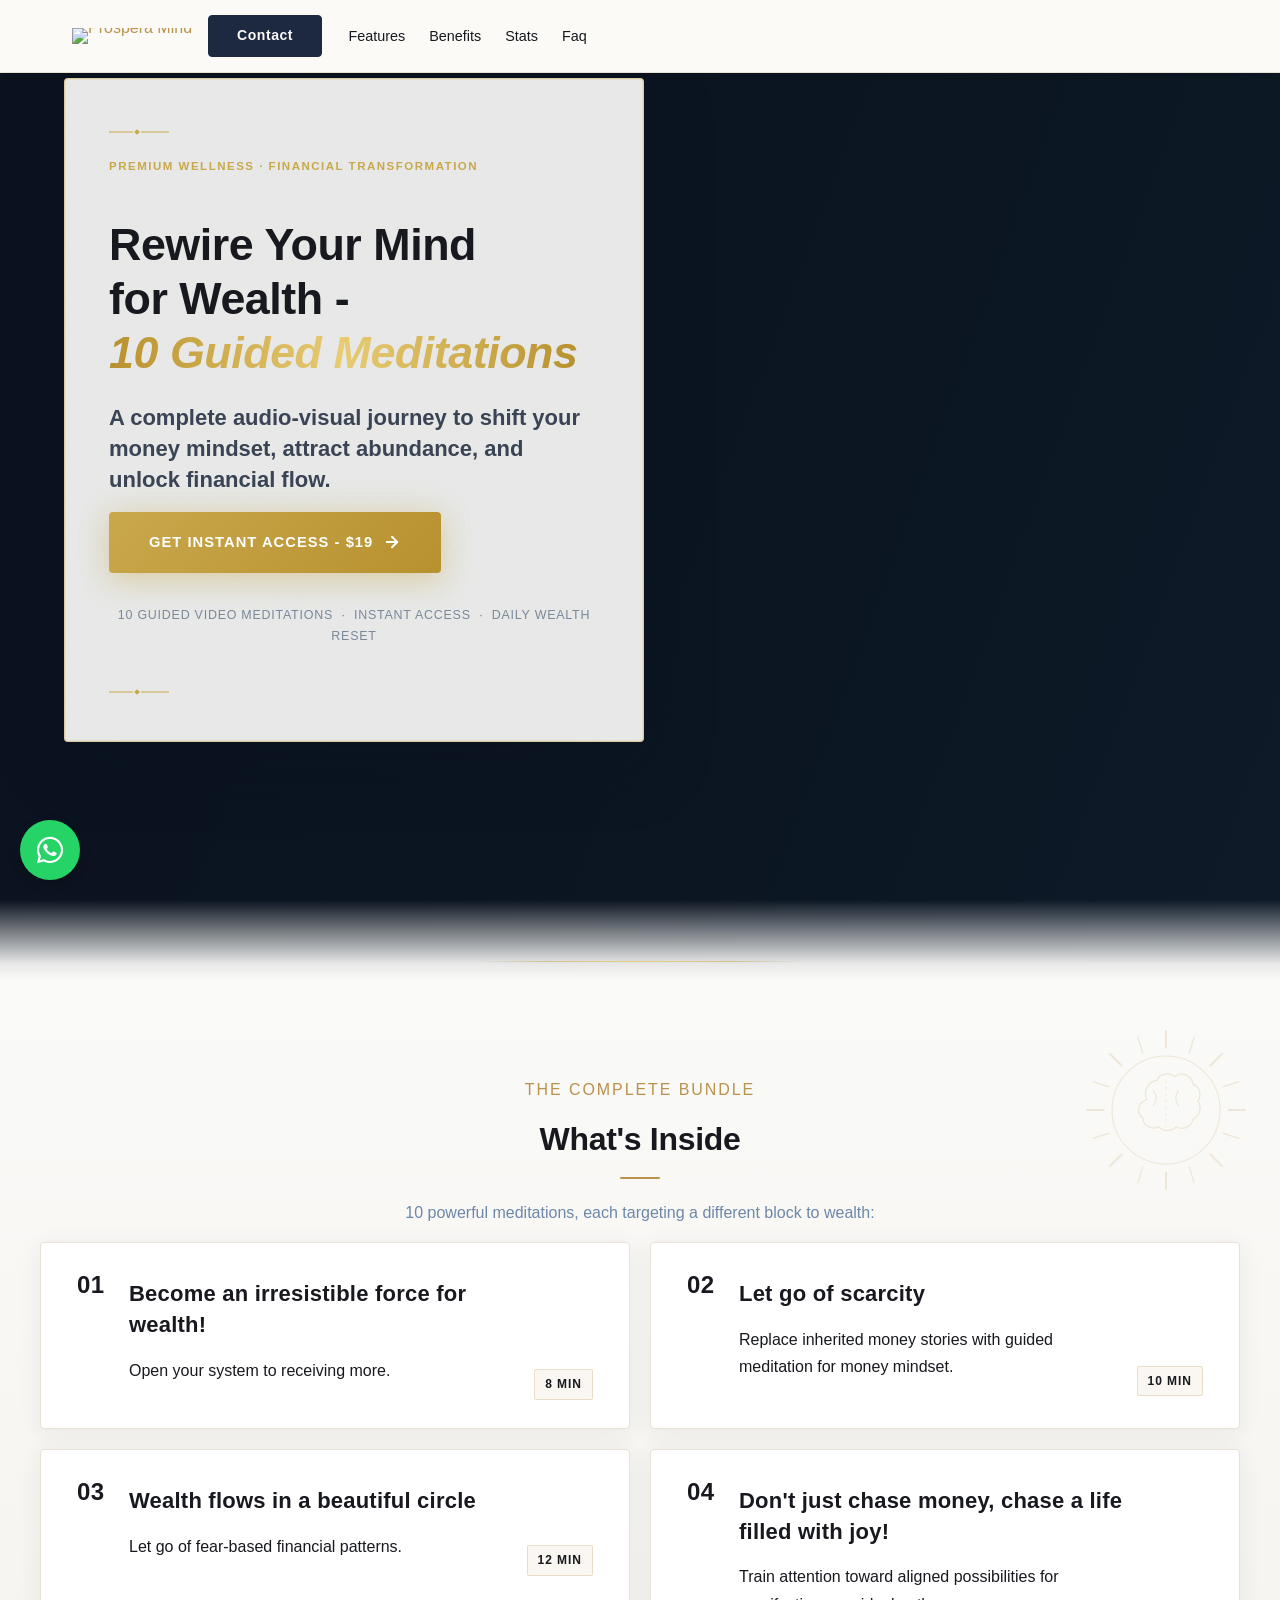
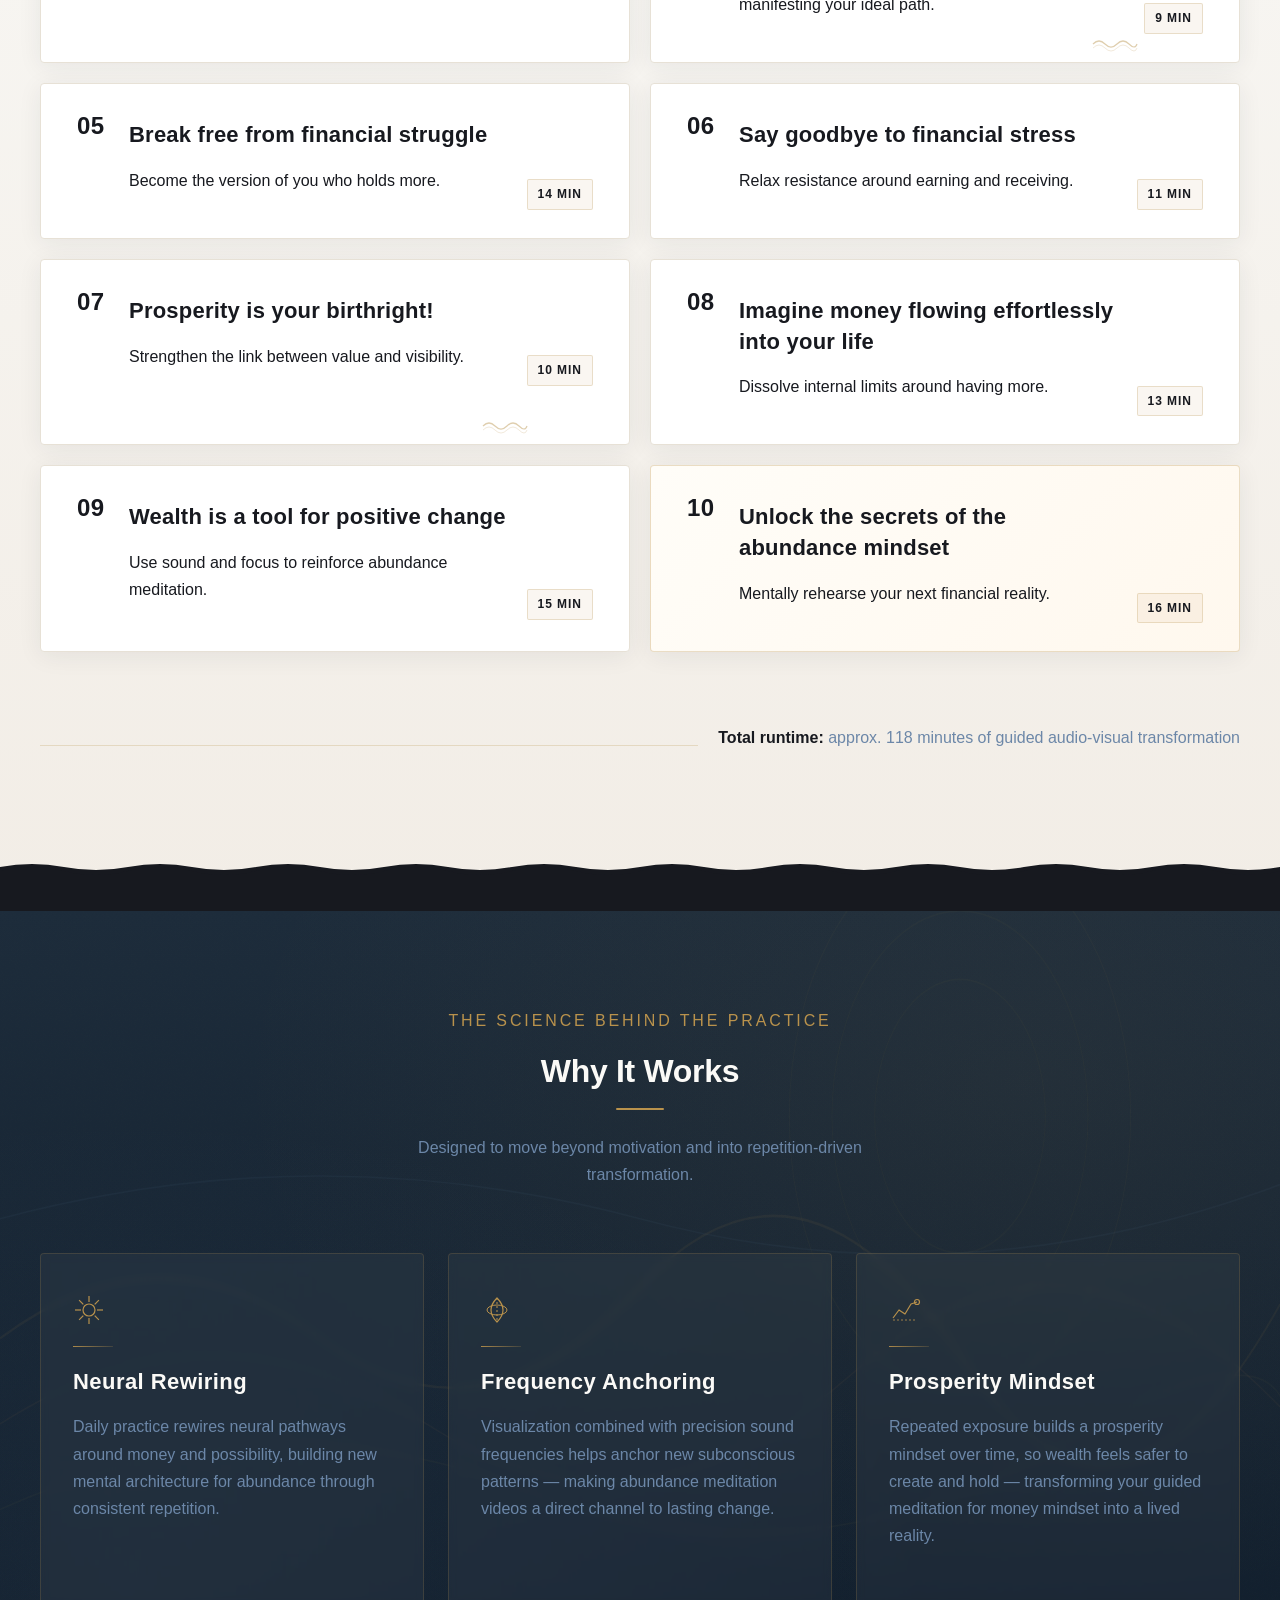
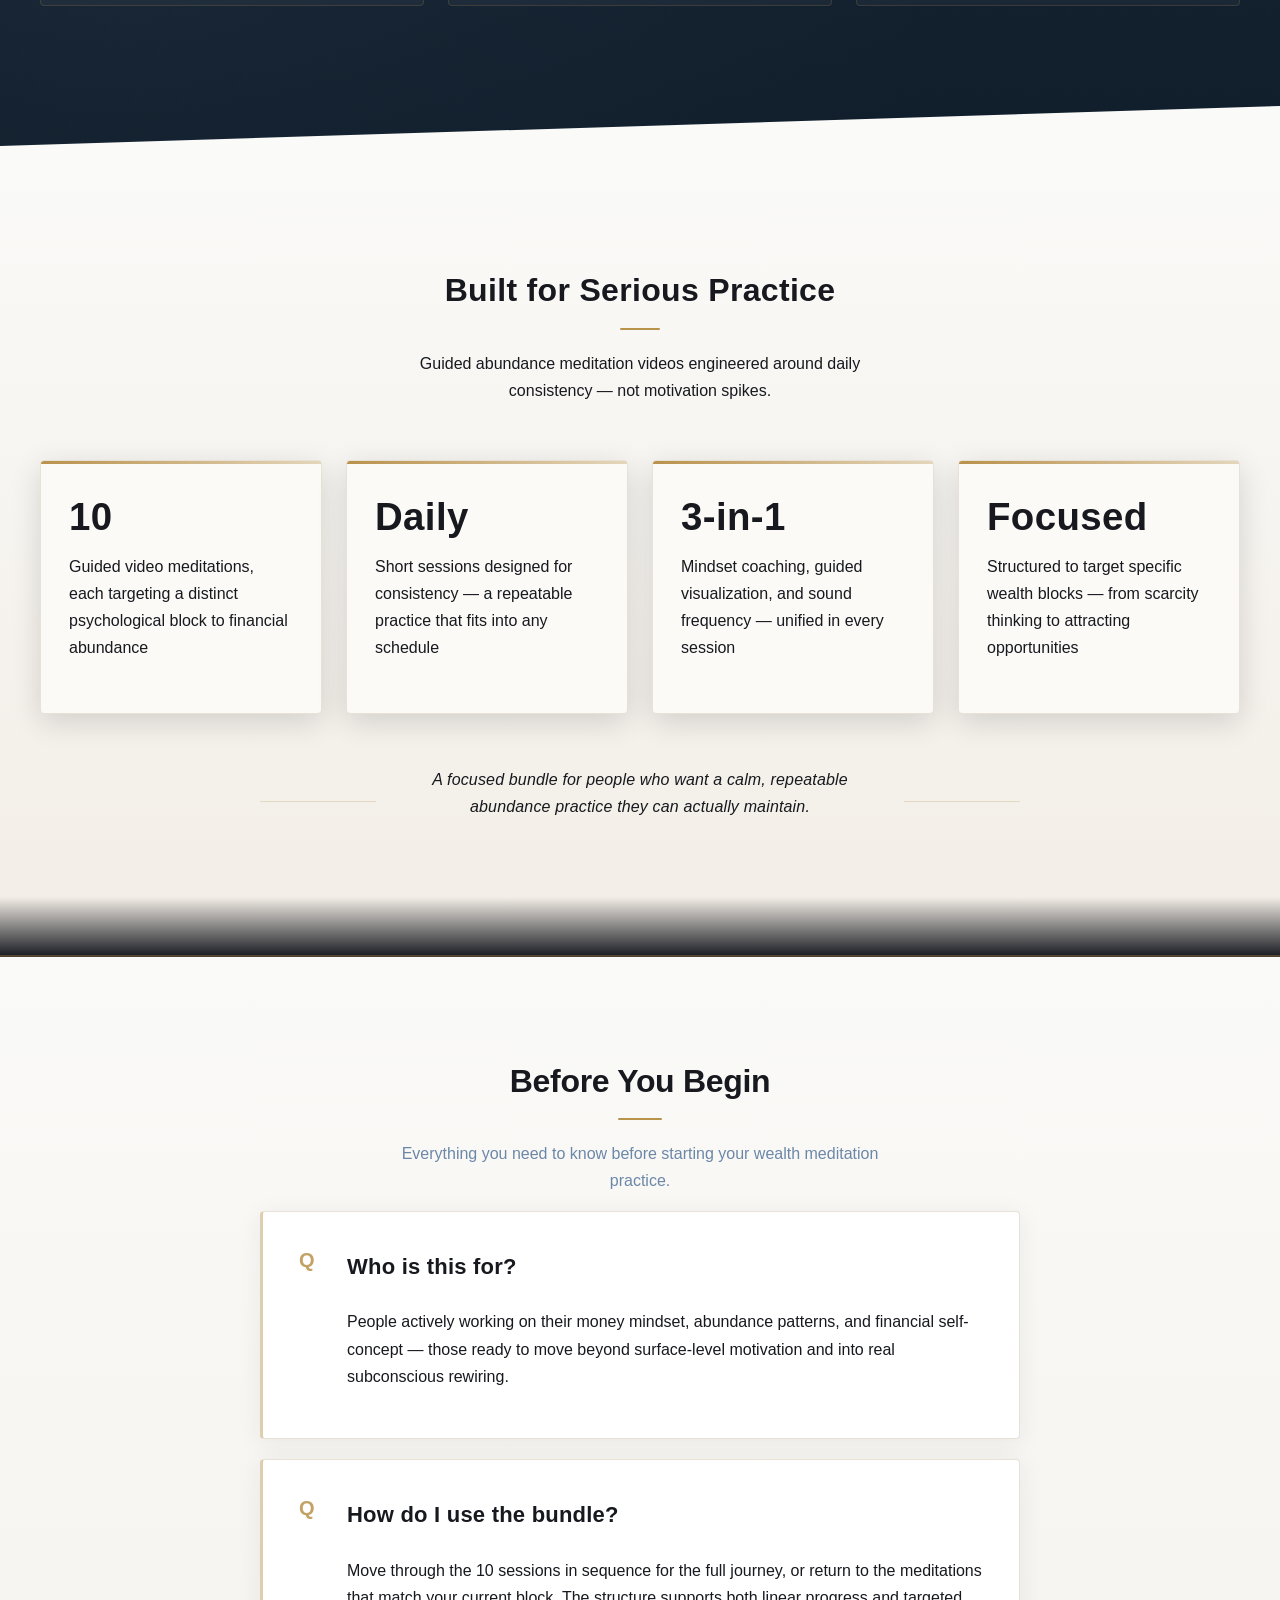
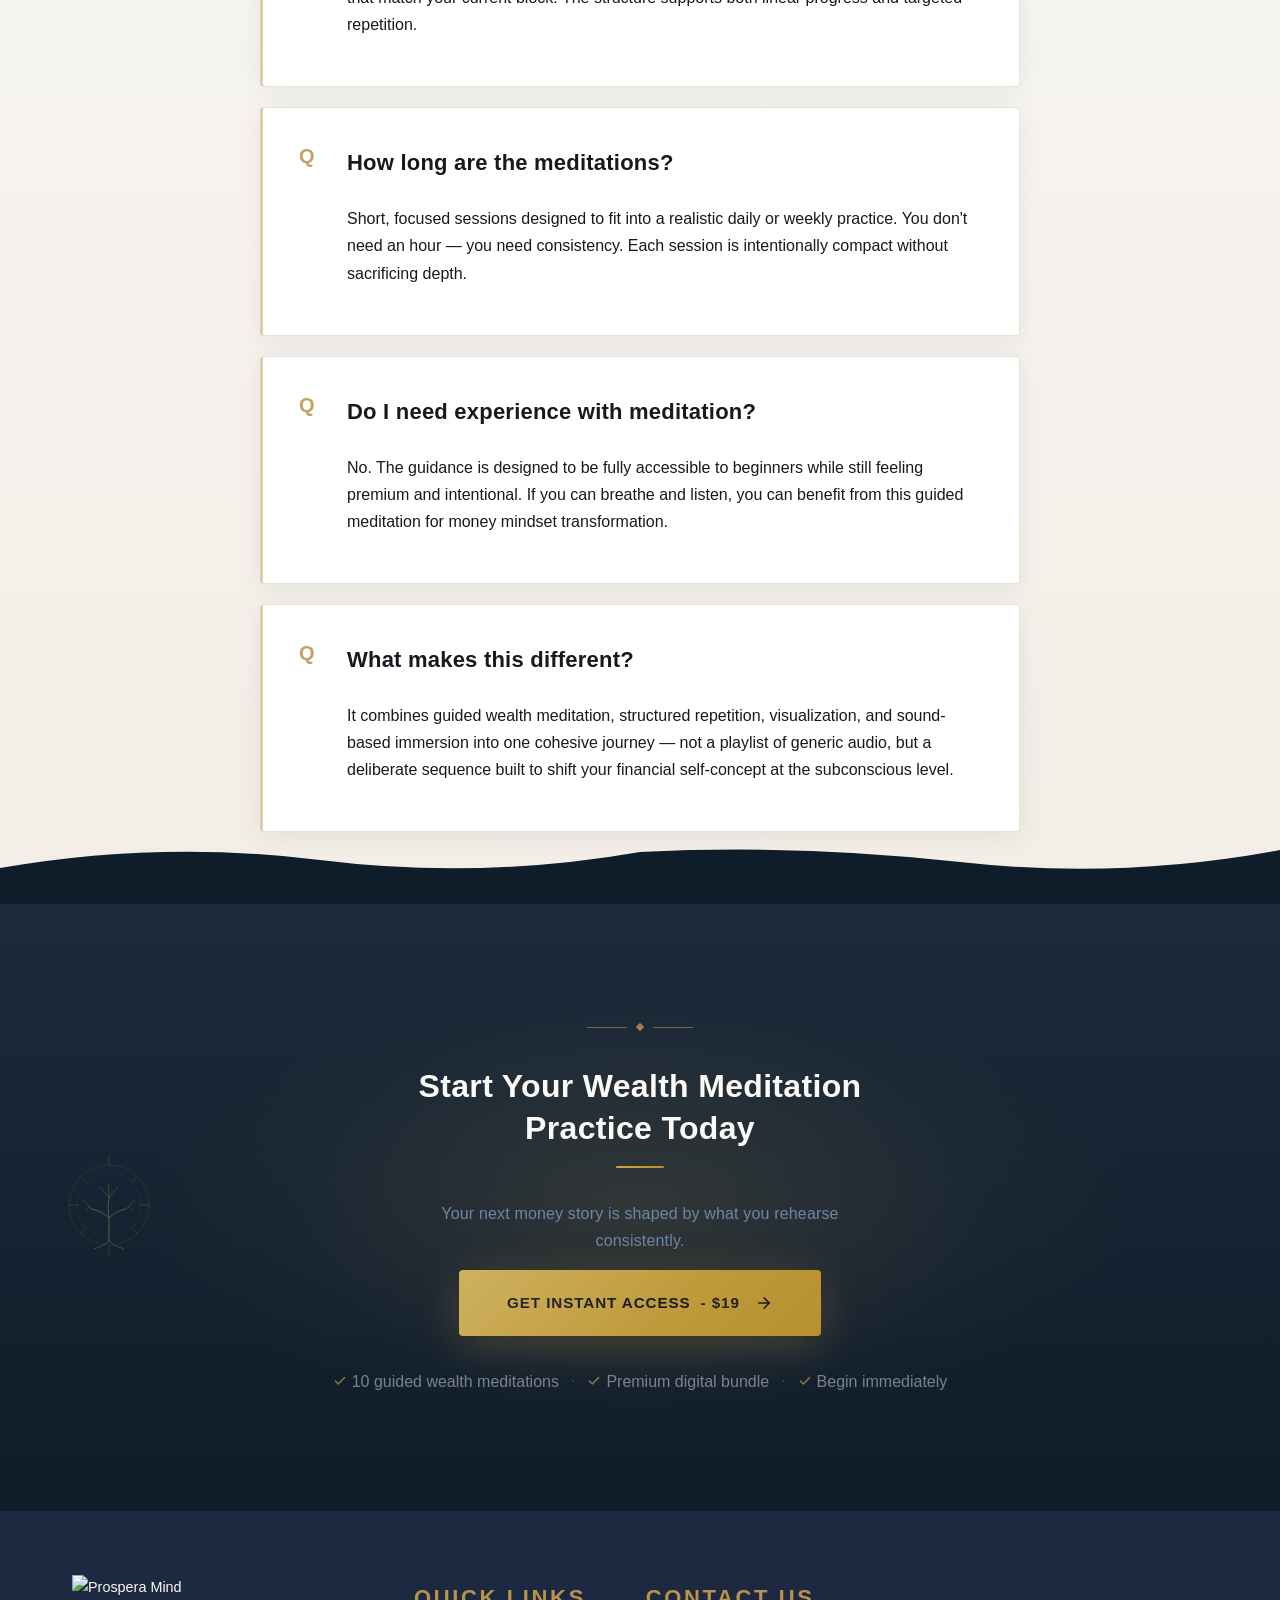
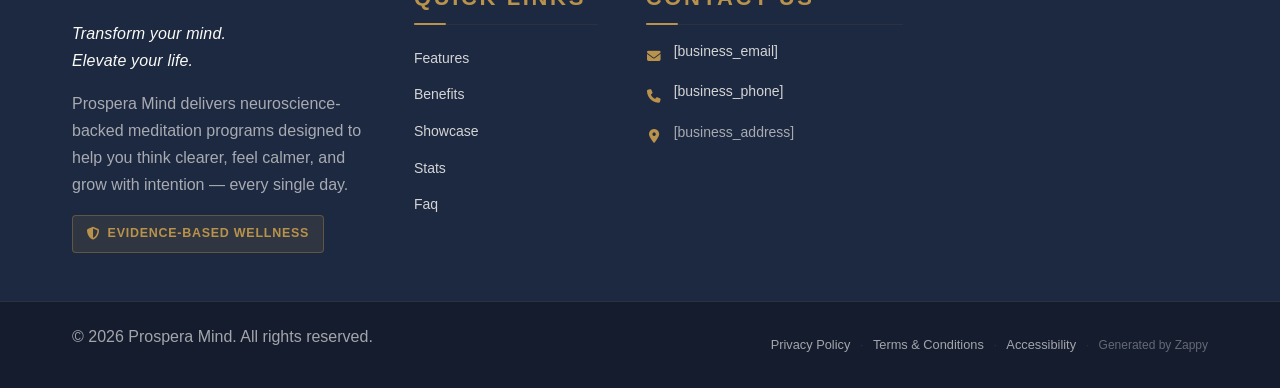
==== commit 3084618c: "Incremental sync: 1 page(s) — update_text" ====
--- a/public/index.html
+++ b/public/index.html
@@ -1 +1 @@
-<!doctype html><html lang="en"><head><meta charset="UTF-8"><meta content="width=device-width,initial-scale=1" name="viewport"><meta content="index, follow" name="robots"><title>manifesting job — Prospera Mind</title><meta content="A premium digital wellness product offering a bundle of 10 guided wealth meditation videos designed to rewire the subconscious mind for financial abundance. The" name="description"><meta content="manifesting job, Attracting Opportunities, guided meditation for money mindset, abundance meditation videos" name="keywords"><link href="/assets/favicon.ico" rel="icon" type="image/x-icon"><link href="/assets/favicon-16x16.png" rel="icon" type="image/png" sizes="16x16"><link href="/assets/favicon-32x32.png" rel="icon" type="image/png" sizes="32x32"><link href="/assets/favicon-48x48.png" rel="icon" type="image/png" sizes="48x48"><link href="/assets/favicon-192x192.png" rel="icon" type="image/png" sizes="192x192"><link href="/assets/favicon-512x512.png" rel="icon" type="image/png" sizes="512x512"><link href="/assets/apple-touch-icon.png" rel="apple-touch-icon"><script>!function(){"use strict";var t="6196d710-2bc2-42ad-b493-50a3dfb09987",e="https://api.zappy5.com/api/analytics/track",a=18e5,n=2592e6,o=!0,i=!0,r=!0;var s=function(){var e="zappy_visitor_"+t,a=null;try{if(a=localStorage.getItem(e)){var o=JSON.parse(a),i=Date.now();if(i-o.created<n)return o.lastSeen=i,localStorage.setItem(e,JSON.stringify(o)),o.id}}catch(t){console.warn("Zappy Analytics: LocalStorage not available")}var r="zv_"+Date.now()+"_"+Math.random().toString(36).substr(2,9);try{localStorage.setItem(e,JSON.stringify({id:r,created:Date.now(),lastSeen:Date.now()}))}catch(t){}return r}(),c=function(){var e="zappy_session_"+t,n=null;try{if(n=sessionStorage.getItem(e)){var o=JSON.parse(n),i=Date.now();if(i-o.timestamp<a)return o.timestamp=i,sessionStorage.setItem(e,JSON.stringify(o)),o.id}}catch(t){console.warn("Zappy Analytics: SessionStorage not available")}var r="zs_"+Date.now()+"_"+Math.random().toString(36).substr(2,9);try{sessionStorage.setItem(e,JSON.stringify({id:r,timestamp:Date.now()}))}catch(t){}return r}();function l(a,n){n=n||{};var o={website_id:t,event_type:a,page_path:window.location.pathname,referrer:document.referrer||"direct",visitor_id:s,session_id:c,metadata:n};if(navigator.sendBeacon){var i=new Blob([JSON.stringify(o)],{type:"application/json"});navigator.sendBeacon(e,i)}else fetch(e,{method:"POST",headers:{"Content-Type":"application/json"},body:JSON.stringify(o),keepalive:!0}).catch(function(t){console.warn("Zappy Analytics: Failed to track event",t)})}o&&l("pageview",{title:document.title,url:window.location.href}),i&&document.addEventListener("click",function(t){var e=t.target;if("BUTTON"===e.tagName||e.closest("button")){var a="BUTTON"===e.tagName?e:e.closest("button");l("click",{element:"button",text:a.textContent.trim().substring(0,100),id:a.id||null,class:a.className||null})}else if("A"===e.tagName||e.closest("a")){var n="A"===e.tagName?e:e.closest("a");l("navigation",{element:"link",text:n.textContent.trim().substring(0,100),href:n.href,external:n.hostname!==window.location.hostname})}},!0),r&&document.addEventListener("submit",function(t){var e=t.target;l("form_submit",{form_id:e.id||null,form_name:e.name||null,form_action:e.action||null,form_method:e.method||"GET"})},!0);var d=Date.now();window.addEventListener("beforeunload",function(){l("page_unload",{time_on_page:Math.floor((Date.now()-d)/1e3),page_path:window.location.pathname})}),window.zappyAnalytics={track:l,getVisitorId:function(){return s},getSessionId:function(){return c}}}()</script><meta content="manifesting job — Prospera Mind" property="og:title"><meta content="A premium digital wellness product offering a bundle of 10 guided wealth meditation videos designed to rewire the subconscious mind for financial abundance. The" property="og:description"><meta content="summary_large_image" name="twitter:card"><meta content="manifesting job — Prospera Mind" name="twitter:title"><meta content="A premium digital wellness product offering a bundle of 10 guided wealth meditation videos designed to rewire the subconscious mind for financial abundance. The" name="twitter:description"><meta content="website" property="og:type"><meta content="en_US" property="og:locale"><link href="https://cdnjs.cloudflare.com/ajax/libs/font-awesome/6.4.0/css/all.min.css" rel="stylesheet"><style>.skip-link{position:absolute;top:0;left:0;transform:translateY(-200%);padding:12px 18px;background:var(--bg-dark,#1a1a1a);color:var(--text-light,#fff);font-weight:600;border-radius:0 0 8px 0;z-index:10000}.skip-link:focus{transform:none;outline:2px solid var(--ring,#fff);outline-offset:2px}:focus-visible{outline:2px solid var(--ring,currentColor);outline-offset:3px}</style><link href="/assets/favicon.ico" rel="icon" type="image/x-icon"><link href="/assets/favicon-16x16.png" rel="icon" type="image/png" sizes="16x16"><link href="/assets/favicon-32x32.png" rel="icon" type="image/png" sizes="32x32"><link href="/assets/favicon-48x48.png" rel="icon" type="image/png" sizes="48x48"><link href="/assets/favicon-192x192.png" rel="icon" type="image/png" sizes="192x192"><link href="/assets/favicon-512x512.png" rel="icon" type="image/png" sizes="512x512"><link href="/assets/apple-touch-icon.png" rel="apple-touch-icon"><link href="https://cdn.jsdelivr.net/npm/vanilla-cookieconsent@3/dist/cookieconsent.css" rel="stylesheet"><script src="https://cdn.jsdelivr.net/npm/vanilla-cookieconsent@3/dist/cookieconsent.umd.js"></script><script src="https://cdn.jsdelivr.net/gh/mickidum/acc_toolbar/acctoolbar/acctoolbar.min.js"></script><link href="/styles.css" rel="stylesheet"><style id="zappy-dropdown-submenu-styles">#navMenu li:has(.sub-menu),.nav-menu li:has(.sub-menu),.navbar li:has(.sub-menu),nav li:has(.sub-menu){position:relative}#navMenu .sub-menu,.nav-menu .sub-menu,.navbar .sub-menu,nav .sub-menu{display:block!important;position:absolute!important;top:100%;left:0;min-width:220px;background:#fff;border-radius:8px;box-shadow:0 8px 25px rgba(0,0,0,.15);padding:8px 0;opacity:0;visibility:hidden;transform:translateY(10px);transition:all .3s ease;z-index:1000;list-style:none;pointer-events:none}#navMenu li:hover>.sub-menu,.nav-menu li:hover>.sub-menu,.navbar li:hover>.sub-menu,nav li:hover>.sub-menu{opacity:1!important;visibility:visible!important;transform:translateY(0)!important;pointer-events:auto!important}.sub-menu li{list-style:none;margin:0;padding:0}.sub-menu a{display:block!important;padding:10px 16px!important;color:var(--text-dark,#333)!important;font-weight:500;text-decoration:none;white-space:nowrap;transition:background-color .2s}.sub-menu .zappy-nav-child>a{padding-left:28px!important;font-size:.9em!important;opacity:.85!important}[dir=rtl] .sub-menu .zappy-nav-child>a,html[lang=ar] .sub-menu .zappy-nav-child>a,html[lang=he] .sub-menu .zappy-nav-child>a{padding-left:10px!important;padding-right:28px!important}.sub-menu .zappy-nav-parent>a{font-weight:600!important}.sub-menu a:hover{background-color:#f5f5f5}[dir=rtl] .nav-menu .sub-menu,[dir=rtl] .navbar .sub-menu,[dir=rtl] nav .sub-menu,html[lang=ar] .nav-menu .sub-menu,html[lang=ar] .navbar .sub-menu,html[lang=ar] nav .sub-menu,html[lang=he] .nav-menu .sub-menu,html[lang=he] .navbar .sub-menu,html[lang=he] nav .sub-menu{left:auto!important;right:0!important}.sub-menu:empty,.sub-menu:not(:has(li)):not(:has(> a)),.sub-menu:not(:has(li:not(.zappy-hidden-menu-item))):not(:has(> a)){display:none!important;opacity:0!important;visibility:hidden!important;pointer-events:none!important}li:has(.menu-group-title):hover>.sub-menu{opacity:1!important;visibility:visible!important;transform:translateY(0)!important;pointer-events:auto!important}#navMenu>li>.menu-group-title,.nav-menu>li>.menu-group-title{display:inline-block;padding:.5rem 1rem;cursor:default;user-select:none}@media (max-width:768px){#navMenu .sub-menu,.nav-menu .sub-menu,.navbar .sub-menu,nav .sub-menu{position:static!important;transform:none!important;box-shadow:none!important;background:0 0!important;max-height:0;overflow:hidden;opacity:0;visibility:hidden;transition:max-height .3s ease,opacity .3s ease;padding:0!important;border-radius:0!important}#navMenu .sub-menu.mobile-expanded,.nav-menu .sub-menu.mobile-expanded,.navbar .sub-menu.mobile-expanded{max-height:none!important;overflow-y:visible!important;opacity:1!important;visibility:visible!important;padding:8px 0 8px 16px!important}[dir=rtl] .sub-menu.mobile-expanded,html[lang=he] .sub-menu.mobile-expanded{padding:8px 16px 8px 0!important}#navMenu li:hover>.sub-menu,.nav-menu li:hover>.sub-menu,.navbar li:hover>.sub-menu,nav li:hover>.sub-menu{opacity:0;visibility:hidden;pointer-events:none}#navMenu li>.sub-menu.mobile-expanded,.nav-menu li>.sub-menu.mobile-expanded,.navbar li>.sub-menu.mobile-expanded,nav li>.sub-menu.mobile-expanded{opacity:1!important;visibility:visible!important;pointer-events:auto!important}#navMenu li:has(.sub-menu),.nav-menu li:has(.sub-menu),.navbar li:has(.sub-menu),nav li:has(.sub-menu){display:flex!important;flex-wrap:wrap!important;align-items:center!important;position:relative!important;min-height:44px!important}#navMenu li:has(.sub-menu)>a,.nav-menu li:has(.sub-menu)>a,.navbar li:has(.sub-menu)>a,nav li:has(.sub-menu)>a{flex:1!important;min-width:0!important}#navMenu li:has(.sub-menu)>.menu-group-title,.nav-menu li:has(.sub-menu)>.menu-group-title,.navbar li:has(.sub-menu)>.menu-group-title,nav li:has(.sub-menu)>.menu-group-title{flex:1!important;min-width:0!important;padding:0!important;line-height:inherit!important}#navMenu li:has(.sub-menu)>.sub-menu,.nav-menu li:has(.sub-menu)>.sub-menu,.navbar li:has(.sub-menu)>.sub-menu,nav li:has(.sub-menu)>.sub-menu{flex-basis:100%!important;width:100%!important}#navMenu li:has(.sub-menu)>a [class*=arrow],#navMenu li:has(.sub-menu)>a [class*=chevron],.nav-menu li:has(.sub-menu)>a .fa-angle-down,.nav-menu li:has(.sub-menu)>a .fa-chevron-down,.nav-menu li:has(.sub-menu)>a [class*=arrow],.nav-menu li:has(.sub-menu)>a [class*=chevron],nav li:has(.sub-menu)>a [class*=arrow],nav li:has(.sub-menu)>a [class*=chevron]{display:none!important;visibility:hidden!important}.mobile-submenu-toggle{display:flex!important;align-items:center!important;justify-content:center!important;width:44px!important;height:auto!important;background:0 0!important;border:none!important;cursor:pointer!important;color:var(--text-dark)!important;position:static!important;flex-shrink:0!important;align-self:stretch!important;z-index:2!important;padding:0!important;margin:0!important}.mobile-submenu-toggle::after{content:''!important;width:0!important;height:0!important;border-left:6px solid transparent!important;border-right:6px solid transparent!important;border-top:7px solid currentColor!important;transition:transform .3s ease!important}.mobile-submenu-toggle.expanded::after{transform:rotate(180deg)!important}.sub-menu a{padding:10px 0!important;display:block!important;color:var(--text-dark)!important;white-space:normal!important}.sub-menu .zappy-nav-child>a{padding-left:28px!important;font-size:.9em!important;opacity:.85!important}[dir=rtl] .sub-menu .zappy-nav-child>a,html[lang=ar] .sub-menu .zappy-nav-child>a,html[lang=he] .sub-menu .zappy-nav-child>a{padding-left:0!important;padding-right:28px!important}.sub-menu .zappy-nav-parent>a{font-weight:600!important}#navMenu.active,.nav-menu.active{max-width:100vw!important;overflow-x:hidden!important;box-sizing:border-box!important}.navbar .sub-menu li a,.zappy-products-dropdown .sub-menu a,nav.navbar .sub-menu li a{color:var(--text-dark)!important}}@media (min-width:769px){.mobile-submenu-toggle{display:none!important}}</style><style id="zappy-widget-visibility">html[dir=rtl] .whatsapp-float{right:20px!important;left:auto!important}html:not([dir]) .whatsapp-float,html[dir=ltr] .whatsapp-float{left:20px!important;right:auto!important}html[dir=rtl] #mic-access-tool-general-button,html[dir=rtl] #mic-init-access-tool #mic-access-tool-general-button,html[dir=rtl] #mic-init-access-tool .mic-access-tool-general-button,html[dir=rtl] ._access-icon,html[dir=rtl] .mic-access-tool-general-button{left:20px!important;right:auto!important}html:not([dir]) #mic-access-tool-general-button,html:not([dir]) #mic-init-access-tool #mic-access-tool-general-button,html:not([dir]) #mic-init-access-tool .mic-access-tool-general-button,html:not([dir]) ._access-icon,html:not([dir]) .mic-access-tool-general-button,html[dir=ltr] #mic-access-tool-general-button,html[dir=ltr] #mic-init-access-tool #mic-access-tool-general-button,html[dir=ltr] #mic-init-access-tool .mic-access-tool-general-button,html[dir=ltr] ._access-icon,html[dir=ltr] .mic-access-tool-general-button{right:20px!important;left:auto!important}@media (max-width:768px){.whatsapp-float{display:flex!important}}@media (min-width:769px){.whatsapp-float{display:flex!important}}@media (max-width:768px){#mic-access-tool-general-button,#mic-init-access-tool #mic-access-tool-general-button,#mic-init-access-tool .mic-access-tool-general-button,._access-icon,.mic-access-tool-general-button{display:flex!important;visibility:visible!important;opacity:1!important;pointer-events:auto!important}#mic-access-tool-box.opened-mic-access-tool,#mic-init-access-tool #mic-access-tool-box.opened-mic-access-tool,.mic-access-tool-box.opened-mic-access-tool{visibility:visible!important;opacity:1!important;pointer-events:auto!important}}@media (min-width:769px){#mic-access-tool-general-button,#mic-init-access-tool #mic-access-tool-general-button,#mic-init-access-tool .mic-access-tool-general-button,._access-icon,.mic-access-tool-general-button{display:flex!important;visibility:visible!important;opacity:1!important;pointer-events:auto!important}#mic-access-tool-box.opened-mic-access-tool,#mic-init-access-tool #mic-access-tool-box.opened-mic-access-tool,.mic-access-tool-box.opened-mic-access-tool{visibility:visible!important;opacity:1!important;pointer-events:auto!important}}</style></head><body><a href="#main" class="skip-link">Skip to main content</a><nav class="navbar"><button aria-label="Menu" class="mobile-toggle" id="mobileToggle"><svg viewBox="0 0 24 24" fill="none" height="24" width="24" class="hamburger-icon"><path d="M3 12h18M3 6h18M3 18h18" stroke="currentColor" stroke-width="2" stroke-linecap="round"></path></svg> <svg viewBox="0 0 24 24" fill="none" height="24" width="24" class="close-icon" style="display:none"><path d="M18 6L6 18M6 6l12 12" stroke="currentColor" stroke-width="2" stroke-linecap="round"></path></svg></button> <button aria-label="Call" class="phone-header-btn" data-phone="[business_phone]"><svg viewBox="0 0 24 24" fill="currentColor" height="20" width="20"><path d="M22 16.92v3a2 2 0 0 1-2.18 2 19.79 19.79 0 0 1-8.63-3.07 19.5 19.5 0 0 1-6-6 19.79 19.79 0 0 1-3.07-8.67A2 2 0 0 1 4.11 2h3a2 2 0 0 1 2 1.72 12.84 12.84 0 0 0 .7 2.81 2 2 0 0 1-.45 2.11L8.09 9.91a16 16 0 0 0 6 6l1.27-1.27a2 2 0 0 1 2.11-.45 12.84 12.84 0 0 0 2.81.7A2 2 0 0 1 22 16.92z"></path></svg></button><div class="nav-container"><div class="nav-brand"><a href="/" class="logo-link"><img alt="Prospera Mind" src="/assets/site-home-image-1.webp" class="logo"></a></div><ul class="nav-menu" id="navMenu"><li><a href="#features">Features</a></li><li><a href="#benefits">Benefits</a></li><li><a href="#stats">Stats</a></li><li><a href="#faq">Faq</a></li></ul><div class="nav-cta-container"><a href="#cta" class="nav-cta-btn">Contact</a></div></div></nav><script>window.addEventListener("load",function(){const e=document.querySelector(".navbar, nav, header");if(!e)return void console.log("[Navbar] Navbar element not found");let t=document.getElementById("mobileToggle")||document.querySelector(".mobile-toggle")||document.querySelector(".hamburger")||document.querySelector(".hamburger-menu")||document.querySelector(".menu-toggle")||document.querySelector(".burger-menu")||document.querySelector('[aria-label="Menu"]')||document.querySelector('[aria-label="תפריט"]');const n=document.querySelector(".phone-header-btn"),o=window.getComputedStyle(e);let r=o.backgroundColor;if(console.log("[Navbar] Initial navbar background:",r),"transparent"===r||"rgba(0, 0, 0, 0)"===r||r.startsWith("rgba")&&r.includes(", 0)")){const e=o.backgroundImage;if(e&&"none"!==e)console.log("[Navbar] Navbar has background image/gradient, using dark text"),r="rgb(240, 240, 240)";else{const e=window.getComputedStyle(document.body).backgroundColor;console.log("[Navbar] Navbar transparent, using body background:",e),r=e}}const a=r.match(/\d+/g);if(a&&a.length>=3){const e=(.299*parseInt(a[0])+.587*parseInt(a[1])+.114*parseInt(a[2]))/255;console.log("[Navbar] Mobile button colors preserved from Claude CSS (luminance:",e.toFixed(2)+")");const o=document.createElement("style");o.id="zappy-mobile-nav-fix";document.documentElement.lang;document.documentElement.dir,o.textContent='\n        /* Hide mobile buttons on desktop, show only on mobile */\n        @media (min-width: 769px) {\n          .mobile-toggle,\n          .phone-header-btn {\n            display: none !important;\n          }\n        }\n        \n        /* Show and position mobile buttons correctly on mobile */\n        @media (max-width: 768px) {\n          .navbar,\n          nav.navbar {\n            min-height: 70px !important;\n          }\n\n          .mobile-toggle,\n          .phone-header-btn {\n            position: absolute !important;\n            top: 0 !important;\n            bottom: 0 !important;\n            margin-top: auto !important;\n            margin-bottom: auto !important;\n            transform: none !important;\n            z-index: 1001 !important;\n            display: flex !important;\n            align-items: center !important;\n            justify-content: center !important;\n            width: 36px !important;\n            height: 36px !important;\n            border-radius: 50% !important;\n            border: none !important;\n            cursor: pointer !important;\n            padding: 6px !important;\n            background: none !important;\n            color: var(--nav-text, var(--text-dark)) !important;\n            touch-action: manipulation !important;\n            -webkit-tap-highlight-color: transparent !important;\n          }\n\n          html[data-zappy-site-type="ecommerce"] .phone-header-btn,\n          body[data-zappy-site-type="ecommerce"] .phone-header-btn,\n          html[data-zappy-site-type="ecommerce"] header .phone-header-btn,\n          html[data-zappy-site-type="ecommerce"] nav .phone-header-btn {\n            display: none !important;\n            visibility: hidden !important;\n            width: 0 !important;\n            height: 0 !important;\n            min-width: 0 !important;\n            overflow: hidden !important;\n          }\n          \n          /* LTR positioning (default): hamburger LEFT, phone RIGHT */\n          html:not([dir="rtl"]):not([lang="he"]):not([lang="ar"]) .mobile-toggle,\n          html[dir="ltr"] .mobile-toggle {\n            left: 12px !important;\n            right: auto !important;\n          }\n          html:not([dir="rtl"]):not([lang="he"]):not([lang="ar"]) .phone-header-btn,\n          html[dir="ltr"] .phone-header-btn {\n            right: 12px !important;\n            left: auto !important;\n          }\n          \n          /* RTL positioning: hamburger RIGHT, phone LEFT */\n          html[dir="rtl"] .mobile-toggle,\n          html[lang="he"] .mobile-toggle,\n          html[lang="ar"] .mobile-toggle {\n            right: 12px !important;\n            left: auto !important;\n          }\n          html[dir="rtl"] .phone-header-btn,\n          html[lang="he"] .phone-header-btn,\n          html[lang="ar"] .phone-header-btn {\n            left: 12px !important;\n            right: auto !important;\n          }\n          \n          /* CRITICAL: Ensure nav-container has min-height on mobile */\n          /* All children are positioned absolutely/fixed on mobile, so height:auto collapses to 0 */\n          .nav-container {\n            min-height: 70px !important;\n            position: relative !important;\n          }\n          \n          /* Ensure SVG icons are properly sized and inherit color */\n          .mobile-toggle svg,\n          .phone-header-btn svg {\n            width: 24px !important;\n            height: 24px !important;\n            /* Don\'t force display - let JavaScript control hamburger/close toggle */\n          }\n          \n          /* Reset nav-cta-container on mobile - remove desktop box-shadow/padding */\n          /* that creates a visible ghost box when CTA button is hidden */\n          .nav-cta-container {\n            box-shadow: none !important;\n            padding: 0 !important;\n          }\n          \n          /* Hide nav-cta-container entirely on mobile when there\'s no lang-switcher */\n          /* (only the CTA button is inside, and it\'s hidden on mobile) */\n          .nav-cta-container:not(:has(.lang-switcher)) {\n            display: none !important;\n          }\n          \n          /* CRITICAL: Prevent hero image fade gradient from bleeding over headline text */\n          /* The .image-fade-gradient has bottom: -30px (extends below parent) */\n          /* On mobile stacked layout, this overlaps the h1 text below the image */\n          .hero-image-column {\n            overflow: hidden !important;\n          }\n          .image-fade-gradient {\n            bottom: 0 !important;\n          }\n          \n          /* Hide desktop language switcher on mobile - hamburger menu handles it */\n          /* High specificity to override stored CSS */\n          .lang-switcher,\n          .nav-cta-container .lang-switcher,\n          .nav-container .lang-switcher,\n          .navbar .lang-switcher,\n          .navbar .nav-cta-container .lang-switcher {\n            display: none !important;\n          }\n        }\n      ';const r=document.getElementById("zappy-mobile-nav-fix");r&&r.remove(),document.head.appendChild(o),console.log("[Navbar] Critical CSS injected for mobile nav positioning");const i=window.innerWidth<=768;if(t){const e=t.querySelector(".hamburger-icon"),n=t.querySelector(".close-icon");e&&(e.style.setProperty("width","24px","important"),e.style.setProperty("height","24px","important"),e.style.setProperty("display","block","important")),n&&(n.style.setProperty("width","24px","important"),n.style.setProperty("height","24px","important"),n.style.setProperty("display","none","important")),i?(t.style.setProperty("position","absolute","important"),t.style.setProperty("top","0","important"),t.style.setProperty("bottom","0","important"),t.style.setProperty("margin-top","auto","important"),t.style.setProperty("margin-bottom","auto","important"),t.style.setProperty("transform","none","important"),t.style.setProperty("z-index","1001","important"),t.style.removeProperty("left"),t.style.removeProperty("right"),console.log("[Navbar] Mobile toggle positioning applied (mobile viewport)")):(t.style.removeProperty("position"),t.style.removeProperty("top"),t.style.removeProperty("transform"),t.style.removeProperty("z-index"),t.style.removeProperty("left"),t.style.removeProperty("right"),console.log("[Navbar] Desktop viewport - cleared mobile toggle inline positioning"))}if(n){const e=n.querySelector("svg");e&&(e.style.width="24px",e.style.height="24px",e.setAttribute("width","24"),e.setAttribute("height","24")),i?(n.style.setProperty("position","absolute","important"),n.style.setProperty("top","0","important"),n.style.setProperty("bottom","0","important"),n.style.setProperty("margin-top","auto","important"),n.style.setProperty("margin-bottom","auto","important"),n.style.setProperty("transform","none","important"),n.style.setProperty("z-index","1001","important"),n.style.removeProperty("left"),n.style.removeProperty("right"),console.log("[Navbar] Phone button positioning applied (mobile viewport)")):(n.style.removeProperty("position"),n.style.removeProperty("top"),n.style.removeProperty("transform"),n.style.removeProperty("z-index"),n.style.removeProperty("left"),n.style.removeProperty("right"),console.log("[Navbar] Desktop viewport - cleared phone button inline positioning"))}}else console.log("[Navbar] Could not parse background color:",r);t=document.getElementById("mobileToggle")||document.querySelector(".mobile-toggle")||document.querySelector(".hamburger")||document.querySelector(".hamburger-menu")||document.querySelector(".menu-toggle")||document.querySelector(".burger-menu")||document.querySelector('[aria-label="Menu"]')||document.querySelector('[aria-label="תפריט"]');const i=document.getElementById("navMenu")||document.querySelector(".nav-menu")||document.querySelector(".nav-links")||document.querySelector("nav ul:not(.submenu)");if(!t||!i)return void console.log("[Navbar] Mobile toggle or menu not found:",{toggle:!!t,menu:!!i});i.id||(i.id="navMenu"),console.log("[Navbar] Initializing mobile menu...");const l=t.cloneNode(!0);t.parentNode.replaceChild(l,t);var s=0;function p(e){var t=Date.now();t-s<300||(s=t,function(e){e.preventDefault(),e.stopPropagation();const t=l.querySelector(".hamburger-icon"),n=l.querySelector(".close-icon");i.classList.contains("active")?(i.classList.remove("active"),t&&t.style.setProperty("display","block","important"),n&&n.style.setProperty("display","none","important"),document.body.style.overflow="",console.log("[Navbar] Menu closed")):(i.classList.add("active"),t&&t.style.setProperty("display","none","important"),n&&n.style.setProperty("display","block","important"),document.body.style.overflow="hidden",console.log("[Navbar] Menu opened"))}(e))}l.addEventListener("click",p),l.addEventListener("touchend",p),i.querySelectorAll("a").forEach(function(e){e.addEventListener("click",function(){if("#"===this.getAttribute("href"))return;const e=l.querySelector(".hamburger-icon"),t=l.querySelector(".close-icon");i.classList.remove("active"),e&&e.style.setProperty("display","block","important"),t&&t.style.setProperty("display","none","important"),document.body.style.overflow="",console.log("[Navbar] Menu closed (link clicked)")})});var m=i.querySelectorAll(".dropdown-toggle");m.forEach(function(e){e.addEventListener("click",function(e){e.preventDefault(),e.stopPropagation();var t=this.closest(".nav-dropdown");t&&(t.parentNode.querySelectorAll(".nav-dropdown.open").forEach(function(e){e!==t&&e.classList.remove("open")}),t.classList.toggle("open"),console.log("[Navbar] Dropdown toggled:",t.classList.contains("open")?"open":"closed"))})}),document.addEventListener("click",function(e){e.target.closest(".nav-dropdown")||document.querySelectorAll(".nav-dropdown.open").forEach(function(e){e.classList.remove("open")})}),console.log("[Navbar] Dropdown handlers initialized for "+m.length+" dropdowns"),n&&n.addEventListener("click",function(){const e=document.querySelectorAll('a[href^="tel:"]'),t=e.length>0?e[0].getAttribute("href").replace("tel:",""):"[business_phone]";window.location.href="tel:"+t,console.log("[Navbar] Phone button clicked")}),console.log("[Navbar] Mobile menu initialized successfully")})</script><main id="main"><section class="home-hero-section" data-band-index="0" data-layout-spec="Home-hero" id="hero" data-hero-type="fullscreen-scrim"><div class="home-hero-bg"><div data-element-id="img-1779021820663-qwprhrzsh" data-element-type="image" data-zappy-wrapper-margins-applied="true" data-zappy-zoom-clip="true" data-zappy-zoom-wrapper="true" data-zappy-zoom-wrapper-align="center" data-zappy-zoom-wrapper-width-mode="full" style="position:absolute !important;top:0px !important;left:0px !important;width:100% !important;height:100% !important;max-width:none !important;margin-left:0px !important;margin-right:0px !important;display:block !important;z-index:1 !important;overflow:hidden !important"><img alt="Cinematic luxury meditation environment with deep navy and gold ambient lighting" src="/assets/site-home-hero-image-1-1779022518604-dr6qcs.webp?v=1779022520742" data-context="Cinematic luxury wellness meditation environment: a deep navy-black room with soft warm amber and gold ambient lighting, premium meditation cushion or chair in foreground, abstract golden light particles or bokeh floating in air, moody atmospheric depth, no people, evokes financial abundance and inner transformation, editorial photography style, ultra premium feel" data-element-id="img-1779021820663-qwprhrzsh" data-element-type="image" data-hero-background="true" data-hero-bg="true" data-placeholder="home-hero-image-1" data-zappy-object-position="50% 50%" data-zappy-zoom="1" fetchpriority="high" height="700" style="object-position:50% 50% !important;object-fit:cover !important;width:100% !important;height:100% !important;margin:0px !important;position:absolute !important;left:0% !important;top:0% !important;max-width:none !important;max-height:none !important;display:block !important" width="1200"></div></div><div class="home-hero-scrim" aria-hidden="true"></div><div class="home-hero-container"><article class="home-hero-card"><grammarly-extension class="dnXmp" data-grammarly-shadow-root="true" style="position:absolute;top:-1px;left:-1px;pointer-events:none;--rem:16"></grammarly-extension><grammarly-extension class="dnXmp" data-grammarly-shadow-root="true" style="position:absolute;top:-1px;left:-1px;pointer-events:none;--rem:16"></grammarly-extension><grammarly-extension class="dnXmp" data-grammarly-shadow-root="true" style="position:absolute;top:-1px;left:-1px;pointer-events:none;--rem:16"></grammarly-extension><grammarly-extension class="dnXmp" data-grammarly-shadow-root="true" style="position:absolute;top:-1px;left:-1px;pointer-events:none;--rem:16"></grammarly-extension><div class="home-hero-rule-top" aria-hidden="true"><svg viewBox="0 0 60 10" fill="none" height="10" width="60" aria-hidden="true" data-no-icon-edit="true" xmlns="http://www.w3.org/2000/svg"><line x1="0" x2="24" y1="5" y2="5" stroke="#C9A84C" stroke-width="1"></line><rect fill="#C9A84C" height="4" width="4" x="26" y="3" transform="rotate(45 28 5)"></rect><line x1="32" x2="60" y1="5" y2="5" stroke="#C9A84C" stroke-width="1"></line></svg></div><p><span class="home-hero-label">Premium Wellness · Financial Transformation</span></p><h1 class="home-hero-h1">Rewire Your Mind<br>for Wealth —<br><em>10 Guided Meditations</em></h1><h3 class="home-hero-subtitle">A complete audio-visual journey to shift your money mindset, attract abundance, and unlock financial flow.</h3><p><a href="#get-access" class="btn-primary home-hero-cta" data-element-id="btn-1779021820652-n5pilj5du" data-element-type="button" data-native-element="true" style="outline:none">Get Instant Access — $19<svg viewBox="0 0 24 24" fill="none" height="18" width="18" aria-hidden="true" data-element-type="icon" data-icon-type="svg" stroke="currentColor" stroke-linecap="round" stroke-linejoin="round" stroke-width="2.5"><line x1="5" x2="19" y1="12" y2="12"></line><polyline points="12 5 19 12 12 19"></polyline></svg></a></p><p class="home-hero-microcopy">10 guided video meditations&nbsp;&nbsp;·&nbsp;&nbsp;Instant access&nbsp;&nbsp;·&nbsp;&nbsp;Daily wealth reset</p><div class="home-hero-rule-bottom" aria-hidden="true"><svg viewBox="0 0 60 10" fill="none" height="10" width="60" aria-hidden="true" data-no-icon-edit="true" xmlns="http://www.w3.org/2000/svg"><line x1="0" x2="24" y1="5" y2="5" stroke="#C9A84C" stroke-width="1"></line><rect fill="#C9A84C" height="4" width="4" x="26" y="3" transform="rotate(45 28 5)"></rect><line x1="32" x2="60" y1="5" y2="5" stroke="#C9A84C" stroke-width="1"></line></svg></div><grammarly-extension-vbars class="dnXmp" data-grammarly-shadow-root="true" style="display:contents;--rem:16"></grammarly-extension-vbars><grammarly-extension-vbars class="dnXmp" data-grammarly-shadow-root="true" style="display:contents;--rem:16"></grammarly-extension-vbars></article></div><div class="home-hero-divider-wrapper" aria-hidden="true"><div class="home-hero-divider-fade"></div><div class="home-hero-divider-gold-rule"></div></div></section><section class="home-features-section" data-band-index="1" data-layout-spec="Home-features" id="features"><svg viewBox="0 0 140 140" fill="none" aria-hidden="true" data-no-icon-edit="true" xmlns="http://www.w3.org/2000/svg" class="home-features-section__brain-medallion"><g opacity="0.18"><line x1="70" x2="70" y1="8" y2="22" stroke="#B9924C" stroke-width="1.5"></line><line x1="70" x2="70" y1="118" y2="132" stroke="#B9924C" stroke-width="1.5"></line><line x1="8" x2="22" y1="70" y2="70" stroke="#B9924C" stroke-width="1.5"></line><line x1="118" x2="132" y1="70" y2="70" stroke="#B9924C" stroke-width="1.5"></line><line x1="26" x2="36" y1="26" y2="36" stroke="#B9924C" stroke-width="1.5"></line><line x1="104" x2="114" y1="104" y2="114" stroke="#B9924C" stroke-width="1.5"></line><line x1="114" x2="104" y1="26" y2="36" stroke="#B9924C" stroke-width="1.5"></line><line x1="36" x2="26" y1="104" y2="114" stroke="#B9924C" stroke-width="1.5"></line><line x1="48" x2="52" y1="13" y2="26" stroke="#B9924C" stroke-width="1"></line><line x1="92" x2="88" y1="13" y2="26" stroke="#B9924C" stroke-width="1"></line><line x1="48" x2="52" y1="127" y2="114" stroke="#B9924C" stroke-width="1"></line><line x1="92" x2="88" y1="127" y2="114" stroke="#B9924C" stroke-width="1"></line><line x1="13" x2="26" y1="48" y2="52" stroke="#B9924C" stroke-width="1"></line><line x1="13" x2="26" y1="92" y2="88" stroke="#B9924C" stroke-width="1"></line><line x1="127" x2="114" y1="48" y2="52" stroke="#B9924C" stroke-width="1"></line><line x1="127" x2="114" y1="92" y2="88" stroke="#B9924C" stroke-width="1"></line><circle cx="70" cy="70" r="42" stroke="#B9924C" stroke-width="0.8" fill="none"></circle><path d="M55,62 C52,55 56,48 63,47 C65,42 72,40 77,44 C82,40 90,43 91,50 C96,51 98,58 95,63 C98,68 96,75 91,77 C90,83 83,86 78,83 C75,87 67,87 64,83 C59,86 52,82 52,76 C47,73 47,65 55,62 Z" fill="none" stroke="#B9924C" stroke-width="1"></path><path d="M70,47 L70,83" stroke="#B9924C" stroke-width="0.6" stroke-dasharray="2,3"></path><path d="M60,55 Q65,60 60,67" fill="none" stroke="#B9924C" stroke-width="0.8"></path><path d="M80,55 Q75,60 80,67" fill="none" stroke="#B9924C" stroke-width="0.8"></path></g></svg><div class="home-features-section__container"><header class="home-features-section__intro"><p class="home-features-section__eyebrow">The Complete Bundle</p><h2 class="home-features-section__heading">What's Inside</h2><div class="home-features-section__gold-rule" aria-hidden="true"></div><p class="home-features-section__subheading">10 powerful meditations, each targeting a different block to wealth:</p></header><div class="home-features-section__grid"><article class="home-features-section__card"><div class="home-features-section__card-inner"><div class="home-features-section__card-meta"><span class="home-features-section__chapter-num">01</span><div class="home-features-section__card-body"><h3 class="home-features-section__card-title">Become an irresistible force for wealth!</h3><p class="home-features-section__card-desc">Open your system to receiving more.</p></div></div><span class="home-features-section__duration">8 min</span></div></article><article class="home-features-section__card"><div class="home-features-section__card-inner"><div class="home-features-section__card-meta"><span class="home-features-section__chapter-num">02</span><div class="home-features-section__card-body"><h3 class="home-features-section__card-title">Let go of scarcity</h3><p class="home-features-section__card-desc">Replace inherited money stories with guided meditation for money mindset.</p></div></div><span class="home-features-section__duration">10 min</span></div></article><article class="home-features-section__card"><div class="home-features-section__card-inner"><div class="home-features-section__card-meta"><span class="home-features-section__chapter-num">03</span><div class="home-features-section__card-body"><h3 class="home-features-section__card-title">Wealth flows in a beautiful circle</h3><p class="home-features-section__card-desc">Let go of fear-based financial patterns.</p></div></div><span class="home-features-section__duration">12 min</span></div></article><article class="home-features-section__card home-features-section__card--wave"><div class="home-features-section__card-inner"><div class="home-features-section__card-meta"><span class="home-features-section__chapter-num">04</span><div class="home-features-section__card-body"><h3 class="home-features-section__card-title">Don't just chase money, chase a life filled with joy!</h3><p class="home-features-section__card-desc">Train attention toward aligned possibilities for manifesting your ideal path.</p></div></div><span class="home-features-section__duration">9 min</span></div><svg viewBox="0 0 48 16" fill="none" aria-hidden="true" data-no-icon-edit="true" xmlns="http://www.w3.org/2000/svg" class="home-features-section__wave-icon"><path d="M2,8 Q8,2 14,8 T26,8 T38,8 T46,8" fill="none" stroke="#B9924C" stroke-width="1.2" opacity="0.45"></path><path d="M2,12 Q8,6 14,12 T26,12 T38,12 T46,12" fill="none" stroke="#B9924C" stroke-width="0.8" opacity="0.25"></path></svg></article><article class="home-features-section__card"><div class="home-features-section__card-inner"><div class="home-features-section__card-meta"><span class="home-features-section__chapter-num">05</span><div class="home-features-section__card-body"><h3 class="home-features-section__card-title">Break free from financial struggle</h3><p class="home-features-section__card-desc">Become the version of you who holds more.</p></div></div><span class="home-features-section__duration">14 min</span></div></article><article class="home-features-section__card"><div class="home-features-section__card-inner"><div class="home-features-section__card-meta"><span class="home-features-section__chapter-num">06</span><div class="home-features-section__card-body"><h3 class="home-features-section__card-title">Say goodbye to financial stress</h3><p class="home-features-section__card-desc">Relax resistance around earning and receiving.</p></div></div><span class="home-features-section__duration">11 min</span></div></article><article class="home-features-section__card home-features-section__card--wave"><div class="home-features-section__card-inner"><div class="home-features-section__card-meta"><span class="home-features-section__chapter-num">07</span><div class="home-features-section__card-body"><h3 class="home-features-section__card-title">Prosperity is your birthright!</h3><p class="home-features-section__card-desc">Strengthen the link between value and visibility.</p></div></div><span class="home-features-section__duration">10 min</span></div><svg viewBox="0 0 48 16" fill="none" aria-hidden="true" data-no-icon-edit="true" xmlns="http://www.w3.org/2000/svg" class="home-features-section__wave-icon"><path d="M2,8 Q8,2 14,8 T26,8 T38,8 T46,8" fill="none" stroke="#B9924C" stroke-width="1.2" opacity="0.45"></path><path d="M2,12 Q8,6 14,12 T26,12 T38,12 T46,12" fill="none" stroke="#B9924C" stroke-width="0.8" opacity="0.25"></path></svg></article><article class="home-features-section__card"><div class="home-features-section__card-inner"><div class="home-features-section__card-meta"><span class="home-features-section__chapter-num">08</span><div class="home-features-section__card-body"><h3 class="home-features-section__card-title">Imagine money flowing effortlessly into your life</h3><p class="home-features-section__card-desc">Dissolve internal limits around having more.</p></div></div><span class="home-features-section__duration">13 min</span></div></article><article class="home-features-section__card"><div class="home-features-section__card-inner"><div class="home-features-section__card-meta"><span class="home-features-section__chapter-num">09</span><div class="home-features-section__card-body"><h3 class="home-features-section__card-title">Wealth is a tool for positive change</h3><p class="home-features-section__card-desc">Use sound and focus to reinforce abundance meditation.</p></div></div><span class="home-features-section__duration">15 min</span></div></article><article class="home-features-section__card home-features-section__card--final"><div class="home-features-section__card-inner"><div class="home-features-section__card-meta"><span class="home-features-section__chapter-num">10</span><div class="home-features-section__card-body"><h3 class="home-features-section__card-title">Unlock the secrets of the abundance mindset</h3><p class="home-features-section__card-desc">Mentally rehearse your next financial reality.</p></div></div><span class="home-features-section__duration">16 min</span></div></article></div><footer class="home-features-section__footnote"><span class="home-features-section__footnote-rule" aria-hidden="true"></span><p><strong>Total runtime:</strong> approx. 118 minutes of guided audio-visual transformation</p></footer></div><div class="home-features-section__divider-wrapper"><svg viewBox="0 0 1200 72" aria-hidden="true" data-no-icon-edit="true" xmlns="http://www.w3.org/2000/svg" preserveAspectRatio="none"><path d="M0,72 L0,28 Q30,22 60,28 Q90,34 120,28 Q150,22 180,28 Q210,34 240,28 Q270,22 300,28 Q330,34 360,28 Q390,22 420,28 Q450,34 480,28 Q510,22 540,28 Q570,34 600,28 Q630,22 660,28 Q690,34 720,28 Q750,22 780,28 Q810,34 840,28 Q870,22 900,28 Q930,34 960,28 Q990,22 1020,28 Q1050,34 1080,28 Q1110,22 1140,28 Q1170,34 1200,28 L1200,72 Z" fill="#17191F"></path><path d="M0,72 L0,32 Q30,24 60,32 Q90,40 120,32 Q150,24 180,32 Q210,40 240,32 Q270,24 300,32 Q330,40 360,32 Q390,24 420,32 Q450,40 480,32 Q510,24 540,32 Q570,40 600,32 Q630,24 660,32 Q690,40 720,32 Q750,24 780,32 Q810,40 840,32 Q870,24 900,32 Q930,40 960,32 Q990,24 1020,32 Q1050,40 1080,32 Q1110,24 1140,32 Q1170,40 1200,32 L1200,72 Z" fill="#17191F"></path></svg></div></section><section class="home-benefits-section" data-band-index="2" data-layout-spec="Home-benefits" id="benefits"><div class="home-benefits-grain" aria-hidden="true"></div><svg viewBox="0 0 1200 500" aria-hidden="true" data-no-icon-edit="true" xmlns="http://www.w3.org/2000/svg" preserveAspectRatio="none" class="home-benefits-bg-motif"><path d="M0,250 Q150,180 300,250 T600,220 T900,260 T1200,230" fill="none" stroke="rgba(185,146,76,0.07)" stroke-width="1.5"></path><path d="M0,300 Q200,220 400,300 T800,270 T1200,290" fill="none" stroke="rgba(185,146,76,0.05)" stroke-width="1"></path><path d="M0,350 Q250,280 500,340 T1000,310 T1200,340" fill="none" stroke="rgba(185,146,76,0.04)" stroke-width="1"></path><path d="M0,180 Q300,130 600,180 T1200,160" fill="none" stroke="rgba(108,135,168,0.06)" stroke-width="1"></path><circle cx="900" cy="120" r="160" stroke="rgba(185,146,76,0.04)" stroke-width="1" fill="none"></circle><circle cx="900" cy="120" r="120" stroke="rgba(185,146,76,0.03)" stroke-width="1" fill="none"></circle><circle cx="900" cy="120" r="80" stroke="rgba(185,146,76,0.03)" stroke-width="1" fill="none"></circle></svg><div class="home-benefits-container"><div class="home-benefits-header"><p class="home-benefits-eyebrow">The Science Behind the Practice</p><h2 class="home-benefits-title">Why It Works</h2><div class="home-benefits-gold-rule" aria-hidden="true"></div><p class="home-benefits-intro">Designed to move beyond motivation and into repetition-driven transformation.</p></div><div class="home-benefits-grid"><article class="home-benefits-card"><div class="home-benefits-card-accent" aria-hidden="true"><svg viewBox="0 0 32 32" fill="none" height="32" width="32" data-element-type="icon" data-icon-type="svg" xmlns="http://www.w3.org/2000/svg"><circle cx="16" cy="16" r="6" stroke="currentColor" stroke-width="1.2" fill="none"></circle><line x1="16" x2="16" y1="2" y2="8" stroke="currentColor" stroke-width="1.2"></line><line x1="16" x2="16" y1="24" y2="30" stroke="currentColor" stroke-width="1.2"></line><line x1="2" x2="8" y1="16" y2="16" stroke="currentColor" stroke-width="1.2"></line><line x1="24" x2="30" y1="16" y2="16" stroke="currentColor" stroke-width="1.2"></line><line x1="6.1" x2="10.3" y1="6.1" y2="10.3" stroke="currentColor" stroke-width="1.2"></line><line x1="21.7" x2="25.9" y1="21.7" y2="25.9" stroke="currentColor" stroke-width="1.2"></line><line x1="25.9" x2="21.7" y1="6.1" y2="10.3" stroke="currentColor" stroke-width="1.2"></line><line x1="10.3" x2="6.1" y1="21.7" y2="25.9" stroke="currentColor" stroke-width="1.2"></line></svg></div><div class="home-benefits-card-line" aria-hidden="true"></div><h3 class="home-benefits-card-title">Neural Rewiring</h3><p class="home-benefits-card-body">Daily practice rewires neural pathways around money and possibility, building new mental architecture for abundance through consistent repetition.</p></article><article class="home-benefits-card"><div class="home-benefits-card-accent" aria-hidden="true"><svg viewBox="0 0 32 32" fill="none" height="32" width="32" data-element-type="icon" data-icon-type="svg" xmlns="http://www.w3.org/2000/svg"><path d="M16 4 Q22 10 22 16 Q22 22 16 28 Q10 22 10 16 Q10 10 16 4Z" fill="none" stroke="currentColor" stroke-width="1.2"></path><ellipse cx="16" cy="16" fill="none" rx="10" ry="5" stroke="currentColor" stroke-width="1"></ellipse><line x1="16" x2="16" y1="4" y2="28" stroke="currentColor" stroke-width="1" stroke-dasharray="2 2"></line></svg></div><div class="home-benefits-card-line" aria-hidden="true"></div><h3 class="home-benefits-card-title">Frequency Anchoring</h3><p class="home-benefits-card-body">Visualization combined with precision sound frequencies helps anchor new subconscious patterns — making abundance meditation videos a direct channel to lasting change.</p></article><article class="home-benefits-card"><div class="home-benefits-card-accent" aria-hidden="true"><svg viewBox="0 0 32 32" fill="none" height="32" width="32" data-element-type="icon" data-icon-type="svg" xmlns="http://www.w3.org/2000/svg"><polyline points="4,24 10,16 16,20 22,10 28,8" fill="none" stroke="currentColor" stroke-linejoin="round" stroke-width="1.2"></polyline><circle cx="28" cy="8" r="2.5" stroke="currentColor" stroke-width="1.2" fill="none"></circle><line x1="4" x2="28" y1="26" y2="26" stroke="currentColor" stroke-width="0.8" stroke-dasharray="2 2"></line></svg></div><div class="home-benefits-card-line" aria-hidden="true"></div><h3 class="home-benefits-card-title">Prosperity Mindset</h3><p class="home-benefits-card-body">Repeated exposure builds a prosperity mindset over time, so wealth feels safer to create and hold — transforming your guided meditation for money mindset into a lived reality.</p></article></div></div><div class="home-benefits-divider-wrapper"><svg viewBox="0 0 1200 80" aria-hidden="true" data-no-icon-edit="true" xmlns="http://www.w3.org/2000/svg" preserveAspectRatio="none"><path d="M0,80 L0,60 L1200,20 L1200,80 Z" fill="#FAFAF8"></path></svg></div></section><section class="home-stats-section" data-band-index="4" data-layout-spec="Home-stats" id="stats"><div class="home-stats-container"><div class="home-stats-header"><h2 class="home-stats-title">Built for Serious Practice</h2><div class="home-stats-gold-rule"></div><p class="home-stats-subtitle">Guided abundance meditation videos engineered around daily consistency — not motivation spikes.</p></div><div class="home-stats-grid"><article class="home-stats-card"><div class="home-stats-card-top-rule"></div><div class="home-stats-card-inner"><span class="home-stats-metric">10</span><p class="home-stats-label">Guided video meditations, each targeting a distinct psychological block to financial abundance</p></div></article><article class="home-stats-card"><div class="home-stats-card-top-rule"></div><div class="home-stats-card-inner"><span class="home-stats-metric">Daily</span><p class="home-stats-label">Short sessions designed for consistency — a repeatable practice that fits into any schedule</p></div></article><article class="home-stats-card"><div class="home-stats-card-top-rule"></div><div class="home-stats-card-inner"><span class="home-stats-metric">3-in-1</span><p class="home-stats-label">Mindset coaching, guided visualization, and sound frequency — unified in every session</p></div></article><article class="home-stats-card"><div class="home-stats-card-top-rule"></div><div class="home-stats-card-inner"><span class="home-stats-metric">Focused</span><p class="home-stats-label">Structured to target specific wealth blocks — from scarcity thinking to attracting opportunities</p></div></article></div><div class="home-stats-credibility"><div class="home-stats-credibility-line"></div><p class="home-stats-credibility-text">A focused bundle for people who want a calm, repeatable abundance practice they can actually maintain.</p><div class="home-stats-credibility-line"></div></div></div><div class="home-stats-divider-wrapper" aria-hidden="true"><svg viewBox="0 0 1200 60" aria-hidden="true" data-no-icon-edit="true" xmlns="http://www.w3.org/2000/svg" preserveAspectRatio="none"><defs><linearGradient id="statsRadialDark" x1="0" x2="0" y1="0" y2="1"><stop offset="0%" stop-color="rgba(23,25,31,0)"></stop><stop offset="100%" stop-color="#17191F"></stop></linearGradient></defs><rect fill="url(#statsRadialDark)" height="60" width="1200" x="0" y="0"></rect><rect fill="rgba(185,146,76,0.35)" height="2" width="1200" x="0" y="58"></rect></svg></div></section><section class="home-faq-section" data-band-index="5" data-layout-spec="Home-faq" id="faq"><div class="home-faq-container"><header class="home-faq-header"><h2 class="home-faq-title">Before You Begin</h2><div class="home-faq-gold-rule" aria-hidden="true"></div><p class="home-faq-subtitle">Everything you need to know before starting your wealth meditation practice.</p></header><div class="home-faq-stack"><article class="home-faq-card"><div class="home-faq-card-inner"><div class="home-faq-q-marker" aria-hidden="true">Q</div><div class="home-faq-content"><h3 class="home-faq-question">Who is this for?</h3><p class="home-faq-answer">People actively working on their money mindset, abundance patterns, and financial self-concept — those ready to move beyond surface-level motivation and into real subconscious rewiring.</p></div></div></article><article class="home-faq-card"><div class="home-faq-card-inner"><div class="home-faq-q-marker" aria-hidden="true">Q</div><div class="home-faq-content"><h3 class="home-faq-question">How do I use the bundle?</h3><p class="home-faq-answer">Move through the 10 sessions in sequence for the full journey, or return to the meditations that match your current block. The structure supports both linear progress and targeted repetition.</p></div></div></article><article class="home-faq-card"><div class="home-faq-card-inner"><div class="home-faq-q-marker" aria-hidden="true">Q</div><div class="home-faq-content"><h3 class="home-faq-question">How long are the meditations?</h3><p class="home-faq-answer">Short, focused sessions designed to fit into a realistic daily or weekly practice. You don't need an hour — you need consistency. Each session is intentionally compact without sacrificing depth.</p></div></div></article><article class="home-faq-card"><div class="home-faq-card-inner"><div class="home-faq-q-marker" aria-hidden="true">Q</div><div class="home-faq-content"><h3 class="home-faq-question">Do I need experience with meditation?</h3><p class="home-faq-answer">No. The guidance is designed to be fully accessible to beginners while still feeling premium and intentional. If you can breathe and listen, you can benefit from this guided meditation for money mindset transformation.</p></div></div></article><article class="home-faq-card"><div class="home-faq-card-inner"><div class="home-faq-q-marker" aria-hidden="true">Q</div><div class="home-faq-content"><h3 class="home-faq-question">What makes this different?</h3><p class="home-faq-answer">It combines guided wealth meditation, structured repetition, visualization, and sound-based immersion into one cohesive journey — not a playlist of generic audio, but a deliberate sequence built to shift your financial self-concept at the subconscious level.</p></div></div></article></div></div><div class="home-faq-divider-wrapper"><svg viewBox="0 0 1440 72" aria-hidden="true" data-no-icon-edit="true" xmlns="http://www.w3.org/2000/svg" preserveAspectRatio="none"><path d="M0,72 L0,36 Q180,8 360,28 T720,20 Q900,12 1080,30 T1440,18 L1440,72 Z" fill="#0F1C2A"></path></svg></div></section><section class="home-cta-section" data-band-index="6" data-layout-spec="Home-cta" id="cta"><div class="home-cta-noise" aria-hidden="true"></div><div class="home-cta-bloom" aria-hidden="true"></div><div class="home-cta-tree-motif" aria-hidden="true"><svg viewBox="0 0 90 110" fill="none" height="110" width="90" aria-hidden="true" data-no-icon-edit="true" xmlns="http://www.w3.org/2000/svg"><circle cx="45" cy="52" r="40" stroke="#C9A84C" stroke-width="0.6" opacity="0.35"></circle><circle cx="45" cy="52" r="32" stroke="#C9A84C" stroke-width="0.4" opacity="0.25"></circle><line x1="45" x2="45" y1="12" y2="2" stroke="#C9A84C" stroke-width="0.7" opacity="0.5"></line><line x1="45" x2="45" y1="92" y2="102" stroke="#C9A84C" stroke-width="0.7" opacity="0.5"></line><line x1="5" x2="15" y1="52" y2="52" stroke="#C9A84C" stroke-width="0.7" opacity="0.5"></line><line x1="75" x2="85" y1="52" y2="52" stroke="#C9A84C" stroke-width="0.7" opacity="0.5"></line><line x1="16" x2="23" y1="23" y2="30" stroke="#C9A84C" stroke-width="0.7" opacity="0.4"></line><line x1="74" x2="67" y1="23" y2="30" stroke="#C9A84C" stroke-width="0.7" opacity="0.4"></line><line x1="16" x2="23" y1="81" y2="74" stroke="#C9A84C" stroke-width="0.7" opacity="0.4"></line><line x1="74" x2="67" y1="81" y2="74" stroke="#C9A84C" stroke-width="0.7" opacity="0.4"></line><line x1="45" x2="45" y1="88" y2="65" stroke="#C9A84C" stroke-width="1.2" opacity="0.7"></line><path d="M45 88 Q38 94 30 96" fill="none" stroke="#C9A84C" stroke-width="0.9" opacity="0.6"></path><path d="M45 88 Q52 94 60 96" fill="none" stroke="#C9A84C" stroke-width="0.9" opacity="0.6"></path><path d="M45 65 Q38 58 28 56" fill="none" stroke="#C9A84C" stroke-width="1" opacity="0.7"></path><path d="M45 65 Q52 58 62 56" fill="none" stroke="#C9A84C" stroke-width="1" opacity="0.7"></path><path d="M45 65 Q43 55 45 44" fill="none" stroke="#C9A84C" stroke-width="1" opacity="0.7"></path><path d="M28 56 Q22 50 18 46" fill="none" stroke="#C9A84C" stroke-width="0.7" opacity="0.55"></path><path d="M28 56 Q24 52 22 58" fill="none" stroke="#C9A84C" stroke-width="0.7" opacity="0.5"></path><path d="M62 56 Q68 50 72 46" fill="none" stroke="#C9A84C" stroke-width="0.7" opacity="0.55"></path><path d="M62 56 Q66 52 68 58" fill="none" stroke="#C9A84C" stroke-width="0.7" opacity="0.5"></path><path d="M45 44 Q40 38 36 34" fill="none" stroke="#C9A84C" stroke-width="0.7" opacity="0.6"></path><path d="M45 44 Q50 38 54 34" fill="none" stroke="#C9A84C" stroke-width="0.7" opacity="0.6"></path><path d="M45 44 Q44 36 45 30" fill="none" stroke="#C9A84C" stroke-width="0.7" opacity="0.6"></path></svg></div><div class="home-cta-container"><div class="home-cta-eyebrow" aria-hidden="true"><span class="home-cta-eyebrow-line"></span> <span class="home-cta-eyebrow-diamond"></span> <span class="home-cta-eyebrow-line"></span></div><h2 class="home-cta-heading">Start Your Wealth Meditation<br>Practice Today</h2><div class="home-cta-underline" aria-hidden="true"></div><p class="home-cta-urgency">Your next money story is shaped by what you rehearse consistently.</p><div class="home-cta-btn-wrap"><a href="#" class="btn-primary home-cta-btn" data-element-id="btn-1779021820652-yvlfc1g7z" data-element-type="button" data-native-element="true" style="outline:none;color:rgb(23, 25, 31) !important"><span style="color:rgb(23, 25, 31) !important">Get Instant Access</span> <span class="home-cta-btn-price" style="color:rgb(23, 25, 31) !important">- $19&nbsp;</span> <svg viewBox="0 0 24 24" fill="none" height="18" width="18" aria-hidden="true" data-element-type="icon" data-icon-type="svg" stroke="currentColor" stroke-linecap="round" stroke-linejoin="round" stroke-width="2"><line x1="5" x2="19" y1="12" y2="12"></line><polyline points="12 5 19 12 12 19"></polyline></svg></a></div><p class="home-cta-reassurance"><span class="home-cta-reassurance-item"><svg viewBox="0 0 24 24" fill="none" height="14" width="14" aria-hidden="true" data-element-type="icon" data-icon-type="svg" stroke="currentColor" stroke-linecap="round" stroke-linejoin="round" stroke-width="2.5"><polyline points="20 6 9 17 4 12"></polyline></svg> 10 guided wealth meditations </span><span class="home-cta-reassurance-sep" aria-hidden="true">·</span> <span class="home-cta-reassurance-item"><svg viewBox="0 0 24 24" fill="none" height="14" width="14" aria-hidden="true" data-element-type="icon" data-icon-type="svg" stroke="currentColor" stroke-linecap="round" stroke-linejoin="round" stroke-width="2.5"><polyline points="20 6 9 17 4 12"></polyline></svg> Premium digital bundle </span><span class="home-cta-reassurance-sep" aria-hidden="true">·</span> <span class="home-cta-reassurance-item"><svg viewBox="0 0 24 24" fill="none" height="14" width="14" aria-hidden="true" data-element-type="icon" data-icon-type="svg" stroke="currentColor" stroke-linecap="round" stroke-linejoin="round" stroke-width="2.5"><polyline points="20 6 9 17 4 12"></polyline></svg> Begin immediately</span></p></div></section></main><footer class="site-footer" aria-label="Site Footer"><div class="footer-top"><div class="footer-container"><div class="footer-grid"><div class="footer-col footer-col--brand"><a href="/" class="footer-logo-link" aria-label="Prospera Mind Home"><img alt="Prospera Mind" src="/assets/prospera-mind-wellness-personal-development-logo.webp" class="logo"></a><p class="footer-tagline">Transform your mind.<br>Elevate your life.</p><p class="footer-blurb">Prospera Mind delivers neuroscience-backed meditation programs designed to help you think clearer, feel calmer, and grow with intention — every single day.</p><div class="footer-badge"><span class="badge-icon"><i class="fas fa-shield-alt"></i></span><span class="badge-text">Evidence-Based Wellness</span></div></div><div class="footer-col footer-col--links"><h3 class="footer-heading">Quick Links</h3><ul class="footer-nav"><li><a href="#features">Features</a></li><li><a href="#benefits">Benefits</a></li><li><a href="#showcase">Showcase</a></li><li><a href="#stats">Stats</a></li><li><a href="#faq">Faq</a></li></ul></div><div class="footer-col footer-col--contact"><h3 class="footer-heading">Contact Us</h3><ul class="footer-contact"><li><span class="contact-icon"><i class="fas fa-envelope"></i></span><span class="contact-text"><a href="mailto:[business_email]">[business_email]</a></span></li><li><span class="contact-icon"><i class="fas fa-phone"></i></span><span class="contact-text"><a href="tel:[business_phone]">[business_phone]</a></span></li><li><a href="/"><span class="contact-icon"><i class="fas fa-map-marker-alt"></i></span><span class="contact-text">[business_address]</span></a></li></ul></div></div></div></div><div class="footer-divider"></div><div class="footer-bottom"><div class="footer-container"><div class="footer-bottom-inner"><p class="footer-copyright">© 2026 Prospera Mind. All rights reserved.</p><div class="footer-legal"><a href="/privacy">Privacy Policy</a><span class="legal-sep" aria-hidden="true">·</span><a href="/terms">Terms &amp; Conditions</a><span class="legal-sep" aria-hidden="true">·</span><a href="/accessibility">Accessibility</a><span class="legal-sep" aria-hidden="true">·</span><a href="https://zappy5.com" class="zappy-attribution" rel="noopener noreferrer" target="_blank">Generated by Zappy</a></div></div></div></div></footer><a href="https://wa.me/[whatsapp_handle]" class="whatsapp-float" aria-label="WhatsApp"><i class="fa-whatsapp fab"></i></a><div data-integration="accessibility:toolbar"></div><script src="/script.js"></script><script id="zappy-mobile-submenu-script">!function(){function e(){if(window.innerWidth>768)return document.querySelectorAll(".mobile-submenu-toggle").forEach(function(e){e.remove()}),void document.querySelectorAll(".sub-menu.mobile-expanded").forEach(function(e){e.classList.remove("mobile-expanded")});document.querySelectorAll(".nav-menu li:has(.sub-menu), nav li:has(.sub-menu), .navbar li:has(.sub-menu), #navMenu li:has(.sub-menu)").forEach(function(e){if(!e.querySelector(".mobile-submenu-toggle")){var t=e.querySelector(".sub-menu"),n=e.querySelector(":scope > a");if(t&&n){var o=document.createElement("button");o.className="mobile-submenu-toggle",o.setAttribute("aria-label","Toggle submenu"),o.setAttribute("type","button"),n.insertAdjacentElement("afterend",o),o.addEventListener("click",function(e){e.preventDefault(),e.stopPropagation(),document.querySelectorAll(".sub-menu.mobile-expanded").forEach(function(e){if(e!==t){e.classList.remove("mobile-expanded");var n=e.parentElement.querySelector(".mobile-submenu-toggle");n&&n.classList.remove("expanded")}}),t.classList.toggle("mobile-expanded"),o.classList.toggle("expanded")})}}})}var t;"loading"===document.readyState?document.addEventListener("DOMContentLoaded",e):e(),window.addEventListener("resize",function(){clearTimeout(t),t=setTimeout(e,250)});var n=new MutationObserver(function(t){t.forEach(function(t){if("attributes"===t.type){var n=t.target;n.classList&&(n.classList.contains("active")||n.classList.contains("open"))&&setTimeout(e,100)}})});setTimeout(function(){document.querySelectorAll(".mobile-menu, .nav-menu, #navMenu, nav").forEach(function(e){n.observe(e,{attributes:!0,attributeFilter:["class","style"]})})},500)}()</script></body></html>+<!doctype html><html lang="en"><head><meta charset="UTF-8"><meta content="width=device-width,initial-scale=1" name="viewport"><meta content="index, follow" name="robots"><title>manifesting job — Prospera Mind</title><meta content="A premium digital wellness product offering a bundle of 10 guided wealth meditation videos designed to rewire the subconscious mind for financial abundance. The" name="description"><meta content="manifesting job, Attracting Opportunities, guided meditation for money mindset, abundance meditation videos" name="keywords"><link href="/assets/favicon.ico" rel="icon" type="image/x-icon"><link href="/assets/favicon-16x16.png" rel="icon" type="image/png" sizes="16x16"><link href="/assets/favicon-32x32.png" rel="icon" type="image/png" sizes="32x32"><link href="/assets/favicon-48x48.png" rel="icon" type="image/png" sizes="48x48"><link href="/assets/favicon-192x192.png" rel="icon" type="image/png" sizes="192x192"><link href="/assets/favicon-512x512.png" rel="icon" type="image/png" sizes="512x512"><link href="/assets/apple-touch-icon.png" rel="apple-touch-icon"><script>!function(){"use strict";var t="6196d710-2bc2-42ad-b493-50a3dfb09987",e="https://api.zappy5.com/api/analytics/track",a=18e5,n=2592e6,o=!0,i=!0,r=!0;var s=function(){var e="zappy_visitor_"+t,a=null;try{if(a=localStorage.getItem(e)){var o=JSON.parse(a),i=Date.now();if(i-o.created<n)return o.lastSeen=i,localStorage.setItem(e,JSON.stringify(o)),o.id}}catch(t){console.warn("Zappy Analytics: LocalStorage not available")}var r="zv_"+Date.now()+"_"+Math.random().toString(36).substr(2,9);try{localStorage.setItem(e,JSON.stringify({id:r,created:Date.now(),lastSeen:Date.now()}))}catch(t){}return r}(),c=function(){var e="zappy_session_"+t,n=null;try{if(n=sessionStorage.getItem(e)){var o=JSON.parse(n),i=Date.now();if(i-o.timestamp<a)return o.timestamp=i,sessionStorage.setItem(e,JSON.stringify(o)),o.id}}catch(t){console.warn("Zappy Analytics: SessionStorage not available")}var r="zs_"+Date.now()+"_"+Math.random().toString(36).substr(2,9);try{sessionStorage.setItem(e,JSON.stringify({id:r,timestamp:Date.now()}))}catch(t){}return r}();function l(a,n){n=n||{};var o={website_id:t,event_type:a,page_path:window.location.pathname,referrer:document.referrer||"direct",visitor_id:s,session_id:c,metadata:n};if(navigator.sendBeacon){var i=new Blob([JSON.stringify(o)],{type:"application/json"});navigator.sendBeacon(e,i)}else fetch(e,{method:"POST",headers:{"Content-Type":"application/json"},body:JSON.stringify(o),keepalive:!0}).catch(function(t){console.warn("Zappy Analytics: Failed to track event",t)})}o&&l("pageview",{title:document.title,url:window.location.href}),i&&document.addEventListener("click",function(t){var e=t.target;if("BUTTON"===e.tagName||e.closest("button")){var a="BUTTON"===e.tagName?e:e.closest("button");l("click",{element:"button",text:a.textContent.trim().substring(0,100),id:a.id||null,class:a.className||null})}else if("A"===e.tagName||e.closest("a")){var n="A"===e.tagName?e:e.closest("a");l("navigation",{element:"link",text:n.textContent.trim().substring(0,100),href:n.href,external:n.hostname!==window.location.hostname})}},!0),r&&document.addEventListener("submit",function(t){var e=t.target;l("form_submit",{form_id:e.id||null,form_name:e.name||null,form_action:e.action||null,form_method:e.method||"GET"})},!0);var d=Date.now();window.addEventListener("beforeunload",function(){l("page_unload",{time_on_page:Math.floor((Date.now()-d)/1e3),page_path:window.location.pathname})}),window.zappyAnalytics={track:l,getVisitorId:function(){return s},getSessionId:function(){return c}}}()</script><meta content="manifesting job — Prospera Mind" property="og:title"><meta content="A premium digital wellness product offering a bundle of 10 guided wealth meditation videos designed to rewire the subconscious mind for financial abundance. The" property="og:description"><meta content="summary_large_image" name="twitter:card"><meta content="manifesting job — Prospera Mind" name="twitter:title"><meta content="A premium digital wellness product offering a bundle of 10 guided wealth meditation videos designed to rewire the subconscious mind for financial abundance. The" name="twitter:description"><meta content="website" property="og:type"><meta content="en_US" property="og:locale"><link href="https://cdnjs.cloudflare.com/ajax/libs/font-awesome/6.4.0/css/all.min.css" rel="stylesheet"><style>.skip-link{position:absolute;top:0;left:0;transform:translateY(-200%);padding:12px 18px;background:var(--bg-dark,#1a1a1a);color:var(--text-light,#fff);font-weight:600;border-radius:0 0 8px 0;z-index:10000}.skip-link:focus{transform:none;outline:2px solid var(--ring,#fff);outline-offset:2px}:focus-visible{outline:2px solid var(--ring,currentColor);outline-offset:3px}</style><link href="/assets/favicon.ico" rel="icon" type="image/x-icon"><link href="/assets/favicon-16x16.png" rel="icon" type="image/png" sizes="16x16"><link href="/assets/favicon-32x32.png" rel="icon" type="image/png" sizes="32x32"><link href="/assets/favicon-48x48.png" rel="icon" type="image/png" sizes="48x48"><link href="/assets/favicon-192x192.png" rel="icon" type="image/png" sizes="192x192"><link href="/assets/favicon-512x512.png" rel="icon" type="image/png" sizes="512x512"><link href="/assets/apple-touch-icon.png" rel="apple-touch-icon"><link href="https://cdn.jsdelivr.net/npm/vanilla-cookieconsent@3/dist/cookieconsent.css" rel="stylesheet"><script src="https://cdn.jsdelivr.net/npm/vanilla-cookieconsent@3/dist/cookieconsent.umd.js"></script><script src="https://cdn.jsdelivr.net/gh/mickidum/acc_toolbar/acctoolbar/acctoolbar.min.js"></script><link href="/styles.css" rel="stylesheet"><style id="zappy-dropdown-submenu-styles">#navMenu li:has(.sub-menu),.nav-menu li:has(.sub-menu),.navbar li:has(.sub-menu),nav li:has(.sub-menu){position:relative}#navMenu .sub-menu,.nav-menu .sub-menu,.navbar .sub-menu,nav .sub-menu{display:block!important;position:absolute!important;top:100%;left:0;min-width:220px;background:#fff;border-radius:8px;box-shadow:0 8px 25px rgba(0,0,0,.15);padding:8px 0;opacity:0;visibility:hidden;transform:translateY(10px);transition:all .3s ease;z-index:1000;list-style:none;pointer-events:none}#navMenu li:hover>.sub-menu,.nav-menu li:hover>.sub-menu,.navbar li:hover>.sub-menu,nav li:hover>.sub-menu{opacity:1!important;visibility:visible!important;transform:translateY(0)!important;pointer-events:auto!important}.sub-menu li{list-style:none;margin:0;padding:0}.sub-menu a{display:block!important;padding:10px 16px!important;color:var(--text-dark,#333)!important;font-weight:500;text-decoration:none;white-space:nowrap;transition:background-color .2s}.sub-menu .zappy-nav-child>a{padding-left:28px!important;font-size:.9em!important;opacity:.85!important}[dir=rtl] .sub-menu .zappy-nav-child>a,html[lang=ar] .sub-menu .zappy-nav-child>a,html[lang=he] .sub-menu .zappy-nav-child>a{padding-left:10px!important;padding-right:28px!important}.sub-menu .zappy-nav-parent>a{font-weight:600!important}.sub-menu a:hover{background-color:#f5f5f5}[dir=rtl] .nav-menu .sub-menu,[dir=rtl] .navbar .sub-menu,[dir=rtl] nav .sub-menu,html[lang=ar] .nav-menu .sub-menu,html[lang=ar] .navbar .sub-menu,html[lang=ar] nav .sub-menu,html[lang=he] .nav-menu .sub-menu,html[lang=he] .navbar .sub-menu,html[lang=he] nav .sub-menu{left:auto!important;right:0!important}.sub-menu:empty,.sub-menu:not(:has(li)):not(:has(> a)),.sub-menu:not(:has(li:not(.zappy-hidden-menu-item))):not(:has(> a)){display:none!important;opacity:0!important;visibility:hidden!important;pointer-events:none!important}li:has(.menu-group-title):hover>.sub-menu{opacity:1!important;visibility:visible!important;transform:translateY(0)!important;pointer-events:auto!important}#navMenu>li>.menu-group-title,.nav-menu>li>.menu-group-title{display:inline-block;padding:.5rem 1rem;cursor:default;user-select:none}@media (max-width:768px){#navMenu .sub-menu,.nav-menu .sub-menu,.navbar .sub-menu,nav .sub-menu{position:static!important;transform:none!important;box-shadow:none!important;background:0 0!important;max-height:0;overflow:hidden;opacity:0;visibility:hidden;transition:max-height .3s ease,opacity .3s ease;padding:0!important;border-radius:0!important}#navMenu .sub-menu.mobile-expanded,.nav-menu .sub-menu.mobile-expanded,.navbar .sub-menu.mobile-expanded{max-height:none!important;overflow-y:visible!important;opacity:1!important;visibility:visible!important;padding:8px 0 8px 16px!important}[dir=rtl] .sub-menu.mobile-expanded,html[lang=he] .sub-menu.mobile-expanded{padding:8px 16px 8px 0!important}#navMenu li:hover>.sub-menu,.nav-menu li:hover>.sub-menu,.navbar li:hover>.sub-menu,nav li:hover>.sub-menu{opacity:0;visibility:hidden;pointer-events:none}#navMenu li>.sub-menu.mobile-expanded,.nav-menu li>.sub-menu.mobile-expanded,.navbar li>.sub-menu.mobile-expanded,nav li>.sub-menu.mobile-expanded{opacity:1!important;visibility:visible!important;pointer-events:auto!important}#navMenu li:has(.sub-menu),.nav-menu li:has(.sub-menu),.navbar li:has(.sub-menu),nav li:has(.sub-menu){display:flex!important;flex-wrap:wrap!important;align-items:center!important;position:relative!important;min-height:44px!important}#navMenu li:has(.sub-menu)>a,.nav-menu li:has(.sub-menu)>a,.navbar li:has(.sub-menu)>a,nav li:has(.sub-menu)>a{flex:1!important;min-width:0!important}#navMenu li:has(.sub-menu)>.menu-group-title,.nav-menu li:has(.sub-menu)>.menu-group-title,.navbar li:has(.sub-menu)>.menu-group-title,nav li:has(.sub-menu)>.menu-group-title{flex:1!important;min-width:0!important;padding:0!important;line-height:inherit!important}#navMenu li:has(.sub-menu)>.sub-menu,.nav-menu li:has(.sub-menu)>.sub-menu,.navbar li:has(.sub-menu)>.sub-menu,nav li:has(.sub-menu)>.sub-menu{flex-basis:100%!important;width:100%!important}#navMenu li:has(.sub-menu)>a [class*=arrow],#navMenu li:has(.sub-menu)>a [class*=chevron],.nav-menu li:has(.sub-menu)>a .fa-angle-down,.nav-menu li:has(.sub-menu)>a .fa-chevron-down,.nav-menu li:has(.sub-menu)>a [class*=arrow],.nav-menu li:has(.sub-menu)>a [class*=chevron],nav li:has(.sub-menu)>a [class*=arrow],nav li:has(.sub-menu)>a [class*=chevron]{display:none!important;visibility:hidden!important}.mobile-submenu-toggle{display:flex!important;align-items:center!important;justify-content:center!important;width:44px!important;height:auto!important;background:0 0!important;border:none!important;cursor:pointer!important;color:var(--text-dark)!important;position:static!important;flex-shrink:0!important;align-self:stretch!important;z-index:2!important;padding:0!important;margin:0!important}.mobile-submenu-toggle::after{content:''!important;width:0!important;height:0!important;border-left:6px solid transparent!important;border-right:6px solid transparent!important;border-top:7px solid currentColor!important;transition:transform .3s ease!important}.mobile-submenu-toggle.expanded::after{transform:rotate(180deg)!important}.sub-menu a{padding:10px 0!important;display:block!important;color:var(--text-dark)!important;white-space:normal!important}.sub-menu .zappy-nav-child>a{padding-left:28px!important;font-size:.9em!important;opacity:.85!important}[dir=rtl] .sub-menu .zappy-nav-child>a,html[lang=ar] .sub-menu .zappy-nav-child>a,html[lang=he] .sub-menu .zappy-nav-child>a{padding-left:0!important;padding-right:28px!important}.sub-menu .zappy-nav-parent>a{font-weight:600!important}#navMenu.active,.nav-menu.active{max-width:100vw!important;overflow-x:hidden!important;box-sizing:border-box!important}.navbar .sub-menu li a,.zappy-products-dropdown .sub-menu a,nav.navbar .sub-menu li a{color:var(--text-dark)!important}}@media (min-width:769px){.mobile-submenu-toggle{display:none!important}}</style><style id="zappy-widget-visibility">html[dir=rtl] .whatsapp-float{right:20px!important;left:auto!important}html:not([dir]) .whatsapp-float,html[dir=ltr] .whatsapp-float{left:20px!important;right:auto!important}html[dir=rtl] #mic-access-tool-general-button,html[dir=rtl] #mic-init-access-tool #mic-access-tool-general-button,html[dir=rtl] #mic-init-access-tool .mic-access-tool-general-button,html[dir=rtl] ._access-icon,html[dir=rtl] .mic-access-tool-general-button{left:20px!important;right:auto!important}html:not([dir]) #mic-access-tool-general-button,html:not([dir]) #mic-init-access-tool #mic-access-tool-general-button,html:not([dir]) #mic-init-access-tool .mic-access-tool-general-button,html:not([dir]) ._access-icon,html:not([dir]) .mic-access-tool-general-button,html[dir=ltr] #mic-access-tool-general-button,html[dir=ltr] #mic-init-access-tool #mic-access-tool-general-button,html[dir=ltr] #mic-init-access-tool .mic-access-tool-general-button,html[dir=ltr] ._access-icon,html[dir=ltr] .mic-access-tool-general-button{right:20px!important;left:auto!important}@media (max-width:768px){.whatsapp-float{display:flex!important}}@media (min-width:769px){.whatsapp-float{display:flex!important}}@media (max-width:768px){#mic-access-tool-general-button,#mic-init-access-tool #mic-access-tool-general-button,#mic-init-access-tool .mic-access-tool-general-button,._access-icon,.mic-access-tool-general-button{display:flex!important;visibility:visible!important;opacity:1!important;pointer-events:auto!important}#mic-access-tool-box.opened-mic-access-tool,#mic-init-access-tool #mic-access-tool-box.opened-mic-access-tool,.mic-access-tool-box.opened-mic-access-tool{visibility:visible!important;opacity:1!important;pointer-events:auto!important}}@media (min-width:769px){#mic-access-tool-general-button,#mic-init-access-tool #mic-access-tool-general-button,#mic-init-access-tool .mic-access-tool-general-button,._access-icon,.mic-access-tool-general-button{display:flex!important;visibility:visible!important;opacity:1!important;pointer-events:auto!important}#mic-access-tool-box.opened-mic-access-tool,#mic-init-access-tool #mic-access-tool-box.opened-mic-access-tool,.mic-access-tool-box.opened-mic-access-tool{visibility:visible!important;opacity:1!important;pointer-events:auto!important}}</style></head><body><a href="#main" class="skip-link">Skip to main content</a><nav class="navbar"><button aria-label="Menu" class="mobile-toggle" id="mobileToggle"><svg viewBox="0 0 24 24" fill="none" height="24" width="24" class="hamburger-icon"><path d="M3 12h18M3 6h18M3 18h18" stroke="currentColor" stroke-width="2" stroke-linecap="round"></path></svg> <svg viewBox="0 0 24 24" fill="none" height="24" width="24" class="close-icon" style="display:none"><path d="M18 6L6 18M6 6l12 12" stroke="currentColor" stroke-width="2" stroke-linecap="round"></path></svg></button> <button aria-label="Call" class="phone-header-btn" data-phone="[business_phone]"><svg viewBox="0 0 24 24" fill="currentColor" height="20" width="20"><path d="M22 16.92v3a2 2 0 0 1-2.18 2 19.79 19.79 0 0 1-8.63-3.07 19.5 19.5 0 0 1-6-6 19.79 19.79 0 0 1-3.07-8.67A2 2 0 0 1 4.11 2h3a2 2 0 0 1 2 1.72 12.84 12.84 0 0 0 .7 2.81 2 2 0 0 1-.45 2.11L8.09 9.91a16 16 0 0 0 6 6l1.27-1.27a2 2 0 0 1 2.11-.45 12.84 12.84 0 0 0 2.81.7A2 2 0 0 1 22 16.92z"></path></svg></button><div class="nav-container"><div class="nav-brand"><a href="/" class="logo-link"><img alt="Prospera Mind" src="/assets/site-home-image-1.webp" class="logo"></a></div><ul class="nav-menu" id="navMenu"><li><a href="#features">Features</a></li><li><a href="#benefits">Benefits</a></li><li><a href="#stats">Stats</a></li><li><a href="#faq">Faq</a></li></ul><div class="nav-cta-container"><a href="#cta" class="nav-cta-btn">Contact</a></div></div></nav><script>window.addEventListener("load",function(){const e=document.querySelector(".navbar, nav, header");if(!e)return void console.log("[Navbar] Navbar element not found");let t=document.getElementById("mobileToggle")||document.querySelector(".mobile-toggle")||document.querySelector(".hamburger")||document.querySelector(".hamburger-menu")||document.querySelector(".menu-toggle")||document.querySelector(".burger-menu")||document.querySelector('[aria-label="Menu"]')||document.querySelector('[aria-label="תפריט"]');const n=document.querySelector(".phone-header-btn"),o=window.getComputedStyle(e);let r=o.backgroundColor;if(console.log("[Navbar] Initial navbar background:",r),"transparent"===r||"rgba(0, 0, 0, 0)"===r||r.startsWith("rgba")&&r.includes(", 0)")){const e=o.backgroundImage;if(e&&"none"!==e)console.log("[Navbar] Navbar has background image/gradient, using dark text"),r="rgb(240, 240, 240)";else{const e=window.getComputedStyle(document.body).backgroundColor;console.log("[Navbar] Navbar transparent, using body background:",e),r=e}}const a=r.match(/\d+/g);if(a&&a.length>=3){const e=(.299*parseInt(a[0])+.587*parseInt(a[1])+.114*parseInt(a[2]))/255;console.log("[Navbar] Mobile button colors preserved from Claude CSS (luminance:",e.toFixed(2)+")");const o=document.createElement("style");o.id="zappy-mobile-nav-fix";document.documentElement.lang;document.documentElement.dir,o.textContent='\n        /* Hide mobile buttons on desktop, show only on mobile */\n        @media (min-width: 769px) {\n          .mobile-toggle,\n          .phone-header-btn {\n            display: none !important;\n          }\n        }\n        \n        /* Show and position mobile buttons correctly on mobile */\n        @media (max-width: 768px) {\n          .navbar,\n          nav.navbar {\n            min-height: 70px !important;\n          }\n\n          .mobile-toggle,\n          .phone-header-btn {\n            position: absolute !important;\n            top: 0 !important;\n            bottom: 0 !important;\n            margin-top: auto !important;\n            margin-bottom: auto !important;\n            transform: none !important;\n            z-index: 1001 !important;\n            display: flex !important;\n            align-items: center !important;\n            justify-content: center !important;\n            width: 36px !important;\n            height: 36px !important;\n            border-radius: 50% !important;\n            border: none !important;\n            cursor: pointer !important;\n            padding: 6px !important;\n            background: none !important;\n            color: var(--nav-text, var(--text-dark)) !important;\n            touch-action: manipulation !important;\n            -webkit-tap-highlight-color: transparent !important;\n          }\n\n          html[data-zappy-site-type="ecommerce"] .phone-header-btn,\n          body[data-zappy-site-type="ecommerce"] .phone-header-btn,\n          html[data-zappy-site-type="ecommerce"] header .phone-header-btn,\n          html[data-zappy-site-type="ecommerce"] nav .phone-header-btn {\n            display: none !important;\n            visibility: hidden !important;\n            width: 0 !important;\n            height: 0 !important;\n            min-width: 0 !important;\n            overflow: hidden !important;\n          }\n          \n          /* LTR positioning (default): hamburger LEFT, phone RIGHT */\n          html:not([dir="rtl"]):not([lang="he"]):not([lang="ar"]) .mobile-toggle,\n          html[dir="ltr"] .mobile-toggle {\n            left: 12px !important;\n            right: auto !important;\n          }\n          html:not([dir="rtl"]):not([lang="he"]):not([lang="ar"]) .phone-header-btn,\n          html[dir="ltr"] .phone-header-btn {\n            right: 12px !important;\n            left: auto !important;\n          }\n          \n          /* RTL positioning: hamburger RIGHT, phone LEFT */\n          html[dir="rtl"] .mobile-toggle,\n          html[lang="he"] .mobile-toggle,\n          html[lang="ar"] .mobile-toggle {\n            right: 12px !important;\n            left: auto !important;\n          }\n          html[dir="rtl"] .phone-header-btn,\n          html[lang="he"] .phone-header-btn,\n          html[lang="ar"] .phone-header-btn {\n            left: 12px !important;\n            right: auto !important;\n          }\n          \n          /* CRITICAL: Ensure nav-container has min-height on mobile */\n          /* All children are positioned absolutely/fixed on mobile, so height:auto collapses to 0 */\n          .nav-container {\n            min-height: 70px !important;\n            position: relative !important;\n          }\n          \n          /* Ensure SVG icons are properly sized and inherit color */\n          .mobile-toggle svg,\n          .phone-header-btn svg {\n            width: 24px !important;\n            height: 24px !important;\n            /* Don\'t force display - let JavaScript control hamburger/close toggle */\n          }\n          \n          /* Reset nav-cta-container on mobile - remove desktop box-shadow/padding */\n          /* that creates a visible ghost box when CTA button is hidden */\n          .nav-cta-container {\n            box-shadow: none !important;\n            padding: 0 !important;\n          }\n          \n          /* Hide nav-cta-container entirely on mobile when there\'s no lang-switcher */\n          /* (only the CTA button is inside, and it\'s hidden on mobile) */\n          .nav-cta-container:not(:has(.lang-switcher)) {\n            display: none !important;\n          }\n          \n          /* CRITICAL: Prevent hero image fade gradient from bleeding over headline text */\n          /* The .image-fade-gradient has bottom: -30px (extends below parent) */\n          /* On mobile stacked layout, this overlaps the h1 text below the image */\n          .hero-image-column {\n            overflow: hidden !important;\n          }\n          .image-fade-gradient {\n            bottom: 0 !important;\n          }\n          \n          /* Hide desktop language switcher on mobile - hamburger menu handles it */\n          /* High specificity to override stored CSS */\n          .lang-switcher,\n          .nav-cta-container .lang-switcher,\n          .nav-container .lang-switcher,\n          .navbar .lang-switcher,\n          .navbar .nav-cta-container .lang-switcher {\n            display: none !important;\n          }\n        }\n      ';const r=document.getElementById("zappy-mobile-nav-fix");r&&r.remove(),document.head.appendChild(o),console.log("[Navbar] Critical CSS injected for mobile nav positioning");const i=window.innerWidth<=768;if(t){const e=t.querySelector(".hamburger-icon"),n=t.querySelector(".close-icon");e&&(e.style.setProperty("width","24px","important"),e.style.setProperty("height","24px","important"),e.style.setProperty("display","block","important")),n&&(n.style.setProperty("width","24px","important"),n.style.setProperty("height","24px","important"),n.style.setProperty("display","none","important")),i?(t.style.setProperty("position","absolute","important"),t.style.setProperty("top","0","important"),t.style.setProperty("bottom","0","important"),t.style.setProperty("margin-top","auto","important"),t.style.setProperty("margin-bottom","auto","important"),t.style.setProperty("transform","none","important"),t.style.setProperty("z-index","1001","important"),t.style.removeProperty("left"),t.style.removeProperty("right"),console.log("[Navbar] Mobile toggle positioning applied (mobile viewport)")):(t.style.removeProperty("position"),t.style.removeProperty("top"),t.style.removeProperty("transform"),t.style.removeProperty("z-index"),t.style.removeProperty("left"),t.style.removeProperty("right"),console.log("[Navbar] Desktop viewport - cleared mobile toggle inline positioning"))}if(n){const e=n.querySelector("svg");e&&(e.style.width="24px",e.style.height="24px",e.setAttribute("width","24"),e.setAttribute("height","24")),i?(n.style.setProperty("position","absolute","important"),n.style.setProperty("top","0","important"),n.style.setProperty("bottom","0","important"),n.style.setProperty("margin-top","auto","important"),n.style.setProperty("margin-bottom","auto","important"),n.style.setProperty("transform","none","important"),n.style.setProperty("z-index","1001","important"),n.style.removeProperty("left"),n.style.removeProperty("right"),console.log("[Navbar] Phone button positioning applied (mobile viewport)")):(n.style.removeProperty("position"),n.style.removeProperty("top"),n.style.removeProperty("transform"),n.style.removeProperty("z-index"),n.style.removeProperty("left"),n.style.removeProperty("right"),console.log("[Navbar] Desktop viewport - cleared phone button inline positioning"))}}else console.log("[Navbar] Could not parse background color:",r);t=document.getElementById("mobileToggle")||document.querySelector(".mobile-toggle")||document.querySelector(".hamburger")||document.querySelector(".hamburger-menu")||document.querySelector(".menu-toggle")||document.querySelector(".burger-menu")||document.querySelector('[aria-label="Menu"]')||document.querySelector('[aria-label="תפריט"]');const i=document.getElementById("navMenu")||document.querySelector(".nav-menu")||document.querySelector(".nav-links")||document.querySelector("nav ul:not(.submenu)");if(!t||!i)return void console.log("[Navbar] Mobile toggle or menu not found:",{toggle:!!t,menu:!!i});i.id||(i.id="navMenu"),console.log("[Navbar] Initializing mobile menu...");const l=t.cloneNode(!0);t.parentNode.replaceChild(l,t);var s=0;function p(e){var t=Date.now();t-s<300||(s=t,function(e){e.preventDefault(),e.stopPropagation();const t=l.querySelector(".hamburger-icon"),n=l.querySelector(".close-icon");i.classList.contains("active")?(i.classList.remove("active"),t&&t.style.setProperty("display","block","important"),n&&n.style.setProperty("display","none","important"),document.body.style.overflow="",console.log("[Navbar] Menu closed")):(i.classList.add("active"),t&&t.style.setProperty("display","none","important"),n&&n.style.setProperty("display","block","important"),document.body.style.overflow="hidden",console.log("[Navbar] Menu opened"))}(e))}l.addEventListener("click",p),l.addEventListener("touchend",p),i.querySelectorAll("a").forEach(function(e){e.addEventListener("click",function(){if("#"===this.getAttribute("href"))return;const e=l.querySelector(".hamburger-icon"),t=l.querySelector(".close-icon");i.classList.remove("active"),e&&e.style.setProperty("display","block","important"),t&&t.style.setProperty("display","none","important"),document.body.style.overflow="",console.log("[Navbar] Menu closed (link clicked)")})});var m=i.querySelectorAll(".dropdown-toggle");m.forEach(function(e){e.addEventListener("click",function(e){e.preventDefault(),e.stopPropagation();var t=this.closest(".nav-dropdown");t&&(t.parentNode.querySelectorAll(".nav-dropdown.open").forEach(function(e){e!==t&&e.classList.remove("open")}),t.classList.toggle("open"),console.log("[Navbar] Dropdown toggled:",t.classList.contains("open")?"open":"closed"))})}),document.addEventListener("click",function(e){e.target.closest(".nav-dropdown")||document.querySelectorAll(".nav-dropdown.open").forEach(function(e){e.classList.remove("open")})}),console.log("[Navbar] Dropdown handlers initialized for "+m.length+" dropdowns"),n&&n.addEventListener("click",function(){const e=document.querySelectorAll('a[href^="tel:"]'),t=e.length>0?e[0].getAttribute("href").replace("tel:",""):"[business_phone]";window.location.href="tel:"+t,console.log("[Navbar] Phone button clicked")}),console.log("[Navbar] Mobile menu initialized successfully")})</script><main id="main"><section class="home-hero-section" data-band-index="0" data-layout-spec="Home-hero" id="hero" data-hero-type="fullscreen-scrim"><div class="home-hero-bg"><div data-element-id="img-1779021820663-qwprhrzsh" data-element-type="image" data-zappy-wrapper-margins-applied="true" data-zappy-zoom-clip="true" data-zappy-zoom-wrapper="true" data-zappy-zoom-wrapper-align="center" data-zappy-zoom-wrapper-width-mode="full" style="position:absolute !important;top:0px !important;left:0px !important;width:100% !important;height:100% !important;max-width:none !important;margin-left:0px !important;margin-right:0px !important;display:block !important;z-index:1 !important;overflow:hidden !important"><img alt="Cinematic luxury meditation environment with deep navy and gold ambient lighting" src="/assets/site-home-hero-image-1-1779022518604-dr6qcs.webp?v=1779022520742" data-context="Cinematic luxury wellness meditation environment: a deep navy-black room with soft warm amber and gold ambient lighting, premium meditation cushion or chair in foreground, abstract golden light particles or bokeh floating in air, moody atmospheric depth, no people, evokes financial abundance and inner transformation, editorial photography style, ultra premium feel" data-element-id="img-1779021820663-qwprhrzsh" data-element-type="image" data-hero-background="true" data-hero-bg="true" data-placeholder="home-hero-image-1" data-zappy-object-position="50% 50%" data-zappy-zoom="1" fetchpriority="high" height="700" style="object-position:50% 50% !important;object-fit:cover !important;width:100% !important;height:100% !important;margin:0px !important;position:absolute !important;left:0% !important;top:0% !important;max-width:none !important;max-height:none !important;display:block !important" width="1200"></div></div><div class="home-hero-scrim" aria-hidden="true"></div><div class="home-hero-container"><article class="home-hero-card"><grammarly-extension class="dnXmp" data-grammarly-shadow-root="true" style="position:absolute;top:-1px;left:-1px;pointer-events:none;--rem:16"></grammarly-extension><grammarly-extension class="dnXmp" data-grammarly-shadow-root="true" style="position:absolute;top:-1px;left:-1px;pointer-events:none;--rem:16"></grammarly-extension><grammarly-extension class="dnXmp" data-grammarly-shadow-root="true" style="position:absolute;top:-1px;left:-1px;pointer-events:none;--rem:16"></grammarly-extension><grammarly-extension class="dnXmp" data-grammarly-shadow-root="true" style="position:absolute;top:-1px;left:-1px;pointer-events:none;--rem:16"></grammarly-extension><grammarly-extension class="dnXmp" data-grammarly-shadow-root="true" style="position:absolute;top:-1px;left:-1px;pointer-events:none;--rem:16"></grammarly-extension><grammarly-extension class="dnXmp" data-grammarly-shadow-root="true" style="position:absolute;top:-1px;left:-1px;pointer-events:none;--rem:16"></grammarly-extension><div class="home-hero-rule-top" aria-hidden="true"><svg viewBox="0 0 60 10" fill="none" height="10" width="60" aria-hidden="true" data-no-icon-edit="true" xmlns="http://www.w3.org/2000/svg"><line x1="0" x2="24" y1="5" y2="5" stroke="#C9A84C" stroke-width="1"></line><rect fill="#C9A84C" height="4" width="4" x="26" y="3" transform="rotate(45 28 5)"></rect><line x1="32" x2="60" y1="5" y2="5" stroke="#C9A84C" stroke-width="1"></line></svg></div><p><span class="home-hero-label">Premium Wellness · Financial Transformation</span></p><h1 class="home-hero-h1">Rewire Your Mind<br>for Wealth -<br><em>10 Guided Meditations</em></h1><h3 class="home-hero-subtitle">A complete audio-visual journey to shift your money mindset, attract abundance, and unlock financial flow.</h3><p><a href="#get-access" class="btn-primary home-hero-cta" data-element-id="btn-1779021820652-n5pilj5du" data-element-type="button" data-native-element="true" style="outline:none">Get Instant Access - $19<svg viewBox="0 0 24 24" fill="none" height="18" width="18" aria-hidden="true" data-element-type="icon" data-icon-type="svg" stroke="currentColor" stroke-linecap="round" stroke-linejoin="round" stroke-width="2.5"><line x1="5" x2="19" y1="12" y2="12"></line><polyline points="12 5 19 12 12 19"></polyline></svg></a></p><p class="home-hero-microcopy">10 guided video meditations&nbsp;&nbsp;·&nbsp;&nbsp;Instant access&nbsp;&nbsp;·&nbsp;&nbsp;Daily wealth reset</p><div class="home-hero-rule-bottom" aria-hidden="true"><svg viewBox="0 0 60 10" fill="none" height="10" width="60" aria-hidden="true" data-no-icon-edit="true" xmlns="http://www.w3.org/2000/svg"><line x1="0" x2="24" y1="5" y2="5" stroke="#C9A84C" stroke-width="1"></line><rect fill="#C9A84C" height="4" width="4" x="26" y="3" transform="rotate(45 28 5)"></rect><line x1="32" x2="60" y1="5" y2="5" stroke="#C9A84C" stroke-width="1"></line></svg></div><grammarly-extension-vbars class="dnXmp" data-grammarly-shadow-root="true" style="display:contents;--rem:16"></grammarly-extension-vbars><grammarly-extension-vbars class="dnXmp" data-grammarly-shadow-root="true" style="display:contents;--rem:16"></grammarly-extension-vbars><grammarly-extension-vbars class="dnXmp" data-grammarly-shadow-root="true" style="display:contents;--rem:16"></grammarly-extension-vbars></article></div><div class="home-hero-divider-wrapper" aria-hidden="true"><div class="home-hero-divider-fade"></div><div class="home-hero-divider-gold-rule"></div></div></section><section class="home-features-section" data-band-index="1" data-layout-spec="Home-features" id="features"><svg viewBox="0 0 140 140" fill="none" aria-hidden="true" data-no-icon-edit="true" xmlns="http://www.w3.org/2000/svg" class="home-features-section__brain-medallion"><g opacity="0.18"><line x1="70" x2="70" y1="8" y2="22" stroke="#B9924C" stroke-width="1.5"></line><line x1="70" x2="70" y1="118" y2="132" stroke="#B9924C" stroke-width="1.5"></line><line x1="8" x2="22" y1="70" y2="70" stroke="#B9924C" stroke-width="1.5"></line><line x1="118" x2="132" y1="70" y2="70" stroke="#B9924C" stroke-width="1.5"></line><line x1="26" x2="36" y1="26" y2="36" stroke="#B9924C" stroke-width="1.5"></line><line x1="104" x2="114" y1="104" y2="114" stroke="#B9924C" stroke-width="1.5"></line><line x1="114" x2="104" y1="26" y2="36" stroke="#B9924C" stroke-width="1.5"></line><line x1="36" x2="26" y1="104" y2="114" stroke="#B9924C" stroke-width="1.5"></line><line x1="48" x2="52" y1="13" y2="26" stroke="#B9924C" stroke-width="1"></line><line x1="92" x2="88" y1="13" y2="26" stroke="#B9924C" stroke-width="1"></line><line x1="48" x2="52" y1="127" y2="114" stroke="#B9924C" stroke-width="1"></line><line x1="92" x2="88" y1="127" y2="114" stroke="#B9924C" stroke-width="1"></line><line x1="13" x2="26" y1="48" y2="52" stroke="#B9924C" stroke-width="1"></line><line x1="13" x2="26" y1="92" y2="88" stroke="#B9924C" stroke-width="1"></line><line x1="127" x2="114" y1="48" y2="52" stroke="#B9924C" stroke-width="1"></line><line x1="127" x2="114" y1="92" y2="88" stroke="#B9924C" stroke-width="1"></line><circle cx="70" cy="70" r="42" stroke="#B9924C" stroke-width="0.8" fill="none"></circle><path d="M55,62 C52,55 56,48 63,47 C65,42 72,40 77,44 C82,40 90,43 91,50 C96,51 98,58 95,63 C98,68 96,75 91,77 C90,83 83,86 78,83 C75,87 67,87 64,83 C59,86 52,82 52,76 C47,73 47,65 55,62 Z" fill="none" stroke="#B9924C" stroke-width="1"></path><path d="M70,47 L70,83" stroke="#B9924C" stroke-width="0.6" stroke-dasharray="2,3"></path><path d="M60,55 Q65,60 60,67" fill="none" stroke="#B9924C" stroke-width="0.8"></path><path d="M80,55 Q75,60 80,67" fill="none" stroke="#B9924C" stroke-width="0.8"></path></g></svg><div class="home-features-section__container"><header class="home-features-section__intro"><p class="home-features-section__eyebrow">The Complete Bundle</p><h2 class="home-features-section__heading">What's Inside</h2><div class="home-features-section__gold-rule" aria-hidden="true"></div><p class="home-features-section__subheading">10 powerful meditations, each targeting a different block to wealth:</p></header><div class="home-features-section__grid"><article class="home-features-section__card"><div class="home-features-section__card-inner"><div class="home-features-section__card-meta"><span class="home-features-section__chapter-num">01</span><div class="home-features-section__card-body"><h3 class="home-features-section__card-title">Become an irresistible force for wealth!</h3><p class="home-features-section__card-desc">Open your system to receiving more.</p></div></div><span class="home-features-section__duration">8 min</span></div></article><article class="home-features-section__card"><div class="home-features-section__card-inner"><div class="home-features-section__card-meta"><span class="home-features-section__chapter-num">02</span><div class="home-features-section__card-body"><h3 class="home-features-section__card-title">Let go of scarcity</h3><p class="home-features-section__card-desc">Replace inherited money stories with guided meditation for money mindset.</p></div></div><span class="home-features-section__duration">10 min</span></div></article><article class="home-features-section__card"><div class="home-features-section__card-inner"><div class="home-features-section__card-meta"><span class="home-features-section__chapter-num">03</span><div class="home-features-section__card-body"><h3 class="home-features-section__card-title">Wealth flows in a beautiful circle</h3><p class="home-features-section__card-desc">Let go of fear-based financial patterns.</p></div></div><span class="home-features-section__duration">12 min</span></div></article><article class="home-features-section__card home-features-section__card--wave"><div class="home-features-section__card-inner"><div class="home-features-section__card-meta"><span class="home-features-section__chapter-num">04</span><div class="home-features-section__card-body"><h3 class="home-features-section__card-title">Don't just chase money, chase a life filled with joy!</h3><p class="home-features-section__card-desc">Train attention toward aligned possibilities for manifesting your ideal path.</p></div></div><span class="home-features-section__duration">9 min</span></div><svg viewBox="0 0 48 16" fill="none" aria-hidden="true" data-no-icon-edit="true" xmlns="http://www.w3.org/2000/svg" class="home-features-section__wave-icon"><path d="M2,8 Q8,2 14,8 T26,8 T38,8 T46,8" fill="none" stroke="#B9924C" stroke-width="1.2" opacity="0.45"></path><path d="M2,12 Q8,6 14,12 T26,12 T38,12 T46,12" fill="none" stroke="#B9924C" stroke-width="0.8" opacity="0.25"></path></svg></article><article class="home-features-section__card"><div class="home-features-section__card-inner"><div class="home-features-section__card-meta"><span class="home-features-section__chapter-num">05</span><div class="home-features-section__card-body"><h3 class="home-features-section__card-title">Break free from financial struggle</h3><p class="home-features-section__card-desc">Become the version of you who holds more.</p></div></div><span class="home-features-section__duration">14 min</span></div></article><article class="home-features-section__card"><div class="home-features-section__card-inner"><div class="home-features-section__card-meta"><span class="home-features-section__chapter-num">06</span><div class="home-features-section__card-body"><h3 class="home-features-section__card-title">Say goodbye to financial stress</h3><p class="home-features-section__card-desc">Relax resistance around earning and receiving.</p></div></div><span class="home-features-section__duration">11 min</span></div></article><article class="home-features-section__card home-features-section__card--wave"><div class="home-features-section__card-inner"><div class="home-features-section__card-meta"><span class="home-features-section__chapter-num">07</span><div class="home-features-section__card-body"><h3 class="home-features-section__card-title">Prosperity is your birthright!</h3><p class="home-features-section__card-desc">Strengthen the link between value and visibility.</p></div></div><span class="home-features-section__duration">10 min</span></div><svg viewBox="0 0 48 16" fill="none" aria-hidden="true" data-no-icon-edit="true" xmlns="http://www.w3.org/2000/svg" class="home-features-section__wave-icon"><path d="M2,8 Q8,2 14,8 T26,8 T38,8 T46,8" fill="none" stroke="#B9924C" stroke-width="1.2" opacity="0.45"></path><path d="M2,12 Q8,6 14,12 T26,12 T38,12 T46,12" fill="none" stroke="#B9924C" stroke-width="0.8" opacity="0.25"></path></svg></article><article class="home-features-section__card"><div class="home-features-section__card-inner"><div class="home-features-section__card-meta"><span class="home-features-section__chapter-num">08</span><div class="home-features-section__card-body"><h3 class="home-features-section__card-title">Imagine money flowing effortlessly into your life</h3><p class="home-features-section__card-desc">Dissolve internal limits around having more.</p></div></div><span class="home-features-section__duration">13 min</span></div></article><article class="home-features-section__card"><div class="home-features-section__card-inner"><div class="home-features-section__card-meta"><span class="home-features-section__chapter-num">09</span><div class="home-features-section__card-body"><h3 class="home-features-section__card-title">Wealth is a tool for positive change</h3><p class="home-features-section__card-desc">Use sound and focus to reinforce abundance meditation.</p></div></div><span class="home-features-section__duration">15 min</span></div></article><article class="home-features-section__card home-features-section__card--final"><div class="home-features-section__card-inner"><div class="home-features-section__card-meta"><span class="home-features-section__chapter-num">10</span><div class="home-features-section__card-body"><h3 class="home-features-section__card-title">Unlock the secrets of the abundance mindset</h3><p class="home-features-section__card-desc">Mentally rehearse your next financial reality.</p></div></div><span class="home-features-section__duration">16 min</span></div></article></div><footer class="home-features-section__footnote"><span class="home-features-section__footnote-rule" aria-hidden="true"></span><p><strong>Total runtime:</strong> approx. 118 minutes of guided audio-visual transformation</p></footer></div><div class="home-features-section__divider-wrapper"><svg viewBox="0 0 1200 72" aria-hidden="true" data-no-icon-edit="true" xmlns="http://www.w3.org/2000/svg" preserveAspectRatio="none"><path d="M0,72 L0,28 Q30,22 60,28 Q90,34 120,28 Q150,22 180,28 Q210,34 240,28 Q270,22 300,28 Q330,34 360,28 Q390,22 420,28 Q450,34 480,28 Q510,22 540,28 Q570,34 600,28 Q630,22 660,28 Q690,34 720,28 Q750,22 780,28 Q810,34 840,28 Q870,22 900,28 Q930,34 960,28 Q990,22 1020,28 Q1050,34 1080,28 Q1110,22 1140,28 Q1170,34 1200,28 L1200,72 Z" fill="#17191F"></path><path d="M0,72 L0,32 Q30,24 60,32 Q90,40 120,32 Q150,24 180,32 Q210,40 240,32 Q270,24 300,32 Q330,40 360,32 Q390,24 420,32 Q450,40 480,32 Q510,24 540,32 Q570,40 600,32 Q630,24 660,32 Q690,40 720,32 Q750,24 780,32 Q810,40 840,32 Q870,24 900,32 Q930,40 960,32 Q990,24 1020,32 Q1050,40 1080,32 Q1110,24 1140,32 Q1170,40 1200,32 L1200,72 Z" fill="#17191F"></path></svg></div></section><section class="home-benefits-section" data-band-index="2" data-layout-spec="Home-benefits" id="benefits"><div class="home-benefits-grain" aria-hidden="true"></div><svg viewBox="0 0 1200 500" aria-hidden="true" data-no-icon-edit="true" xmlns="http://www.w3.org/2000/svg" preserveAspectRatio="none" class="home-benefits-bg-motif"><path d="M0,250 Q150,180 300,250 T600,220 T900,260 T1200,230" fill="none" stroke="rgba(185,146,76,0.07)" stroke-width="1.5"></path><path d="M0,300 Q200,220 400,300 T800,270 T1200,290" fill="none" stroke="rgba(185,146,76,0.05)" stroke-width="1"></path><path d="M0,350 Q250,280 500,340 T1000,310 T1200,340" fill="none" stroke="rgba(185,146,76,0.04)" stroke-width="1"></path><path d="M0,180 Q300,130 600,180 T1200,160" fill="none" stroke="rgba(108,135,168,0.06)" stroke-width="1"></path><circle cx="900" cy="120" r="160" stroke="rgba(185,146,76,0.04)" stroke-width="1" fill="none"></circle><circle cx="900" cy="120" r="120" stroke="rgba(185,146,76,0.03)" stroke-width="1" fill="none"></circle><circle cx="900" cy="120" r="80" stroke="rgba(185,146,76,0.03)" stroke-width="1" fill="none"></circle></svg><div class="home-benefits-container"><div class="home-benefits-header"><p class="home-benefits-eyebrow">The Science Behind the Practice</p><h2 class="home-benefits-title">Why It Works</h2><div class="home-benefits-gold-rule" aria-hidden="true"></div><p class="home-benefits-intro">Designed to move beyond motivation and into repetition-driven transformation.</p></div><div class="home-benefits-grid"><article class="home-benefits-card"><div class="home-benefits-card-accent" aria-hidden="true"><svg viewBox="0 0 32 32" fill="none" height="32" width="32" data-element-type="icon" data-icon-type="svg" xmlns="http://www.w3.org/2000/svg"><circle cx="16" cy="16" r="6" stroke="currentColor" stroke-width="1.2" fill="none"></circle><line x1="16" x2="16" y1="2" y2="8" stroke="currentColor" stroke-width="1.2"></line><line x1="16" x2="16" y1="24" y2="30" stroke="currentColor" stroke-width="1.2"></line><line x1="2" x2="8" y1="16" y2="16" stroke="currentColor" stroke-width="1.2"></line><line x1="24" x2="30" y1="16" y2="16" stroke="currentColor" stroke-width="1.2"></line><line x1="6.1" x2="10.3" y1="6.1" y2="10.3" stroke="currentColor" stroke-width="1.2"></line><line x1="21.7" x2="25.9" y1="21.7" y2="25.9" stroke="currentColor" stroke-width="1.2"></line><line x1="25.9" x2="21.7" y1="6.1" y2="10.3" stroke="currentColor" stroke-width="1.2"></line><line x1="10.3" x2="6.1" y1="21.7" y2="25.9" stroke="currentColor" stroke-width="1.2"></line></svg></div><div class="home-benefits-card-line" aria-hidden="true"></div><h3 class="home-benefits-card-title">Neural Rewiring</h3><p class="home-benefits-card-body">Daily practice rewires neural pathways around money and possibility, building new mental architecture for abundance through consistent repetition.</p></article><article class="home-benefits-card"><div class="home-benefits-card-accent" aria-hidden="true"><svg viewBox="0 0 32 32" fill="none" height="32" width="32" data-element-type="icon" data-icon-type="svg" xmlns="http://www.w3.org/2000/svg"><path d="M16 4 Q22 10 22 16 Q22 22 16 28 Q10 22 10 16 Q10 10 16 4Z" fill="none" stroke="currentColor" stroke-width="1.2"></path><ellipse cx="16" cy="16" fill="none" rx="10" ry="5" stroke="currentColor" stroke-width="1"></ellipse><line x1="16" x2="16" y1="4" y2="28" stroke="currentColor" stroke-width="1" stroke-dasharray="2 2"></line></svg></div><div class="home-benefits-card-line" aria-hidden="true"></div><h3 class="home-benefits-card-title">Frequency Anchoring</h3><p class="home-benefits-card-body">Visualization combined with precision sound frequencies helps anchor new subconscious patterns — making abundance meditation videos a direct channel to lasting change.</p></article><article class="home-benefits-card"><div class="home-benefits-card-accent" aria-hidden="true"><svg viewBox="0 0 32 32" fill="none" height="32" width="32" data-element-type="icon" data-icon-type="svg" xmlns="http://www.w3.org/2000/svg"><polyline points="4,24 10,16 16,20 22,10 28,8" fill="none" stroke="currentColor" stroke-linejoin="round" stroke-width="1.2"></polyline><circle cx="28" cy="8" r="2.5" stroke="currentColor" stroke-width="1.2" fill="none"></circle><line x1="4" x2="28" y1="26" y2="26" stroke="currentColor" stroke-width="0.8" stroke-dasharray="2 2"></line></svg></div><div class="home-benefits-card-line" aria-hidden="true"></div><h3 class="home-benefits-card-title">Prosperity Mindset</h3><p class="home-benefits-card-body">Repeated exposure builds a prosperity mindset over time, so wealth feels safer to create and hold — transforming your guided meditation for money mindset into a lived reality.</p></article></div></div><div class="home-benefits-divider-wrapper"><svg viewBox="0 0 1200 80" aria-hidden="true" data-no-icon-edit="true" xmlns="http://www.w3.org/2000/svg" preserveAspectRatio="none"><path d="M0,80 L0,60 L1200,20 L1200,80 Z" fill="#FAFAF8"></path></svg></div></section><section class="home-stats-section" data-band-index="4" data-layout-spec="Home-stats" id="stats"><div class="home-stats-container"><div class="home-stats-header"><h2 class="home-stats-title">Built for Serious Practice</h2><div class="home-stats-gold-rule"></div><p class="home-stats-subtitle">Guided abundance meditation videos engineered around daily consistency — not motivation spikes.</p></div><div class="home-stats-grid"><article class="home-stats-card"><div class="home-stats-card-top-rule"></div><div class="home-stats-card-inner"><span class="home-stats-metric">10</span><p class="home-stats-label">Guided video meditations, each targeting a distinct psychological block to financial abundance</p></div></article><article class="home-stats-card"><div class="home-stats-card-top-rule"></div><div class="home-stats-card-inner"><span class="home-stats-metric">Daily</span><p class="home-stats-label">Short sessions designed for consistency — a repeatable practice that fits into any schedule</p></div></article><article class="home-stats-card"><div class="home-stats-card-top-rule"></div><div class="home-stats-card-inner"><span class="home-stats-metric">3-in-1</span><p class="home-stats-label">Mindset coaching, guided visualization, and sound frequency — unified in every session</p></div></article><article class="home-stats-card"><div class="home-stats-card-top-rule"></div><div class="home-stats-card-inner"><span class="home-stats-metric">Focused</span><p class="home-stats-label">Structured to target specific wealth blocks — from scarcity thinking to attracting opportunities</p></div></article></div><div class="home-stats-credibility"><div class="home-stats-credibility-line"></div><p class="home-stats-credibility-text">A focused bundle for people who want a calm, repeatable abundance practice they can actually maintain.</p><div class="home-stats-credibility-line"></div></div></div><div class="home-stats-divider-wrapper" aria-hidden="true"><svg viewBox="0 0 1200 60" aria-hidden="true" data-no-icon-edit="true" xmlns="http://www.w3.org/2000/svg" preserveAspectRatio="none"><defs><linearGradient id="statsRadialDark" x1="0" x2="0" y1="0" y2="1"><stop offset="0%" stop-color="rgba(23,25,31,0)"></stop><stop offset="100%" stop-color="#17191F"></stop></linearGradient></defs><rect fill="url(#statsRadialDark)" height="60" width="1200" x="0" y="0"></rect><rect fill="rgba(185,146,76,0.35)" height="2" width="1200" x="0" y="58"></rect></svg></div></section><section class="home-faq-section" data-band-index="5" data-layout-spec="Home-faq" id="faq"><div class="home-faq-container"><header class="home-faq-header"><h2 class="home-faq-title">Before You Begin</h2><div class="home-faq-gold-rule" aria-hidden="true"></div><p class="home-faq-subtitle">Everything you need to know before starting your wealth meditation practice.</p></header><div class="home-faq-stack"><article class="home-faq-card"><div class="home-faq-card-inner"><div class="home-faq-q-marker" aria-hidden="true">Q</div><div class="home-faq-content"><h3 class="home-faq-question">Who is this for?</h3><p class="home-faq-answer">People actively working on their money mindset, abundance patterns, and financial self-concept — those ready to move beyond surface-level motivation and into real subconscious rewiring.</p></div></div></article><article class="home-faq-card"><div class="home-faq-card-inner"><div class="home-faq-q-marker" aria-hidden="true">Q</div><div class="home-faq-content"><h3 class="home-faq-question">How do I use the bundle?</h3><p class="home-faq-answer">Move through the 10 sessions in sequence for the full journey, or return to the meditations that match your current block. The structure supports both linear progress and targeted repetition.</p></div></div></article><article class="home-faq-card"><div class="home-faq-card-inner"><div class="home-faq-q-marker" aria-hidden="true">Q</div><div class="home-faq-content"><h3 class="home-faq-question">How long are the meditations?</h3><p class="home-faq-answer">Short, focused sessions designed to fit into a realistic daily or weekly practice. You don't need an hour — you need consistency. Each session is intentionally compact without sacrificing depth.</p></div></div></article><article class="home-faq-card"><div class="home-faq-card-inner"><div class="home-faq-q-marker" aria-hidden="true">Q</div><div class="home-faq-content"><h3 class="home-faq-question">Do I need experience with meditation?</h3><p class="home-faq-answer">No. The guidance is designed to be fully accessible to beginners while still feeling premium and intentional. If you can breathe and listen, you can benefit from this guided meditation for money mindset transformation.</p></div></div></article><article class="home-faq-card"><div class="home-faq-card-inner"><div class="home-faq-q-marker" aria-hidden="true">Q</div><div class="home-faq-content"><h3 class="home-faq-question">What makes this different?</h3><p class="home-faq-answer">It combines guided wealth meditation, structured repetition, visualization, and sound-based immersion into one cohesive journey — not a playlist of generic audio, but a deliberate sequence built to shift your financial self-concept at the subconscious level.</p></div></div></article></div></div><div class="home-faq-divider-wrapper"><svg viewBox="0 0 1440 72" aria-hidden="true" data-no-icon-edit="true" xmlns="http://www.w3.org/2000/svg" preserveAspectRatio="none"><path d="M0,72 L0,36 Q180,8 360,28 T720,20 Q900,12 1080,30 T1440,18 L1440,72 Z" fill="#0F1C2A"></path></svg></div></section><section class="home-cta-section" data-band-index="6" data-layout-spec="Home-cta" id="cta"><div class="home-cta-noise" aria-hidden="true"></div><div class="home-cta-bloom" aria-hidden="true"></div><div class="home-cta-tree-motif" aria-hidden="true"><svg viewBox="0 0 90 110" fill="none" height="110" width="90" aria-hidden="true" data-no-icon-edit="true" xmlns="http://www.w3.org/2000/svg"><circle cx="45" cy="52" r="40" stroke="#C9A84C" stroke-width="0.6" opacity="0.35"></circle><circle cx="45" cy="52" r="32" stroke="#C9A84C" stroke-width="0.4" opacity="0.25"></circle><line x1="45" x2="45" y1="12" y2="2" stroke="#C9A84C" stroke-width="0.7" opacity="0.5"></line><line x1="45" x2="45" y1="92" y2="102" stroke="#C9A84C" stroke-width="0.7" opacity="0.5"></line><line x1="5" x2="15" y1="52" y2="52" stroke="#C9A84C" stroke-width="0.7" opacity="0.5"></line><line x1="75" x2="85" y1="52" y2="52" stroke="#C9A84C" stroke-width="0.7" opacity="0.5"></line><line x1="16" x2="23" y1="23" y2="30" stroke="#C9A84C" stroke-width="0.7" opacity="0.4"></line><line x1="74" x2="67" y1="23" y2="30" stroke="#C9A84C" stroke-width="0.7" opacity="0.4"></line><line x1="16" x2="23" y1="81" y2="74" stroke="#C9A84C" stroke-width="0.7" opacity="0.4"></line><line x1="74" x2="67" y1="81" y2="74" stroke="#C9A84C" stroke-width="0.7" opacity="0.4"></line><line x1="45" x2="45" y1="88" y2="65" stroke="#C9A84C" stroke-width="1.2" opacity="0.7"></line><path d="M45 88 Q38 94 30 96" fill="none" stroke="#C9A84C" stroke-width="0.9" opacity="0.6"></path><path d="M45 88 Q52 94 60 96" fill="none" stroke="#C9A84C" stroke-width="0.9" opacity="0.6"></path><path d="M45 65 Q38 58 28 56" fill="none" stroke="#C9A84C" stroke-width="1" opacity="0.7"></path><path d="M45 65 Q52 58 62 56" fill="none" stroke="#C9A84C" stroke-width="1" opacity="0.7"></path><path d="M45 65 Q43 55 45 44" fill="none" stroke="#C9A84C" stroke-width="1" opacity="0.7"></path><path d="M28 56 Q22 50 18 46" fill="none" stroke="#C9A84C" stroke-width="0.7" opacity="0.55"></path><path d="M28 56 Q24 52 22 58" fill="none" stroke="#C9A84C" stroke-width="0.7" opacity="0.5"></path><path d="M62 56 Q68 50 72 46" fill="none" stroke="#C9A84C" stroke-width="0.7" opacity="0.55"></path><path d="M62 56 Q66 52 68 58" fill="none" stroke="#C9A84C" stroke-width="0.7" opacity="0.5"></path><path d="M45 44 Q40 38 36 34" fill="none" stroke="#C9A84C" stroke-width="0.7" opacity="0.6"></path><path d="M45 44 Q50 38 54 34" fill="none" stroke="#C9A84C" stroke-width="0.7" opacity="0.6"></path><path d="M45 44 Q44 36 45 30" fill="none" stroke="#C9A84C" stroke-width="0.7" opacity="0.6"></path></svg></div><div class="home-cta-container"><div class="home-cta-eyebrow" aria-hidden="true"><span class="home-cta-eyebrow-line"></span> <span class="home-cta-eyebrow-diamond"></span> <span class="home-cta-eyebrow-line"></span></div><h2 class="home-cta-heading">Start Your Wealth Meditation<br>Practice Today</h2><div class="home-cta-underline" aria-hidden="true"></div><p class="home-cta-urgency">Your next money story is shaped by what you rehearse consistently.</p><div class="home-cta-btn-wrap"><a href="#" class="btn-primary home-cta-btn" data-element-id="btn-1779021820652-yvlfc1g7z" data-element-type="button" data-native-element="true" style="outline:none;color:rgb(23, 25, 31) !important"><span style="color:rgb(23, 25, 31) !important">Get Instant Access</span> <span class="home-cta-btn-price" style="color:rgb(23, 25, 31) !important">- $19&nbsp;</span> <svg viewBox="0 0 24 24" fill="none" height="18" width="18" aria-hidden="true" data-element-type="icon" data-icon-type="svg" stroke="currentColor" stroke-linecap="round" stroke-linejoin="round" stroke-width="2"><line x1="5" x2="19" y1="12" y2="12"></line><polyline points="12 5 19 12 12 19"></polyline></svg></a></div><p class="home-cta-reassurance"><span class="home-cta-reassurance-item"><svg viewBox="0 0 24 24" fill="none" height="14" width="14" aria-hidden="true" data-element-type="icon" data-icon-type="svg" stroke="currentColor" stroke-linecap="round" stroke-linejoin="round" stroke-width="2.5"><polyline points="20 6 9 17 4 12"></polyline></svg> 10 guided wealth meditations </span><span class="home-cta-reassurance-sep" aria-hidden="true">·</span> <span class="home-cta-reassurance-item"><svg viewBox="0 0 24 24" fill="none" height="14" width="14" aria-hidden="true" data-element-type="icon" data-icon-type="svg" stroke="currentColor" stroke-linecap="round" stroke-linejoin="round" stroke-width="2.5"><polyline points="20 6 9 17 4 12"></polyline></svg> Premium digital bundle </span><span class="home-cta-reassurance-sep" aria-hidden="true">·</span> <span class="home-cta-reassurance-item"><svg viewBox="0 0 24 24" fill="none" height="14" width="14" aria-hidden="true" data-element-type="icon" data-icon-type="svg" stroke="currentColor" stroke-linecap="round" stroke-linejoin="round" stroke-width="2.5"><polyline points="20 6 9 17 4 12"></polyline></svg> Begin immediately</span></p></div></section></main><footer class="site-footer" aria-label="Site Footer"><div class="footer-top"><div class="footer-container"><div class="footer-grid"><div class="footer-col footer-col--brand"><a href="/" class="footer-logo-link" aria-label="Prospera Mind Home"><img alt="Prospera Mind" src="/assets/prospera-mind-wellness-personal-development-logo.webp" class="logo"></a><p class="footer-tagline">Transform your mind.<br>Elevate your life.</p><p class="footer-blurb">Prospera Mind delivers neuroscience-backed meditation programs designed to help you think clearer, feel calmer, and grow with intention — every single day.</p><div class="footer-badge"><span class="badge-icon"><i class="fas fa-shield-alt"></i></span><span class="badge-text">Evidence-Based Wellness</span></div></div><div class="footer-col footer-col--links"><h3 class="footer-heading">Quick Links</h3><ul class="footer-nav"><li><a href="#features">Features</a></li><li><a href="#benefits">Benefits</a></li><li><a href="#showcase">Showcase</a></li><li><a href="#stats">Stats</a></li><li><a href="#faq">Faq</a></li></ul></div><div class="footer-col footer-col--contact"><h3 class="footer-heading">Contact Us</h3><ul class="footer-contact"><li><span class="contact-icon"><i class="fas fa-envelope"></i></span><span class="contact-text"><a href="mailto:[business_email]">[business_email]</a></span></li><li><span class="contact-icon"><i class="fas fa-phone"></i></span><span class="contact-text"><a href="tel:[business_phone]">[business_phone]</a></span></li><li><a href="/"><span class="contact-icon"><i class="fas fa-map-marker-alt"></i></span><span class="contact-text">[business_address]</span></a></li></ul></div></div></div></div><div class="footer-divider"></div><div class="footer-bottom"><div class="footer-container"><div class="footer-bottom-inner"><p class="footer-copyright">© 2026 Prospera Mind. All rights reserved.</p><div class="footer-legal"><a href="/privacy">Privacy Policy</a><span class="legal-sep" aria-hidden="true">·</span><a href="/terms">Terms &amp; Conditions</a><span class="legal-sep" aria-hidden="true">·</span><a href="/accessibility">Accessibility</a><span class="legal-sep" aria-hidden="true">·</span><a href="https://zappy5.com" class="zappy-attribution" rel="noopener noreferrer" target="_blank">Generated by Zappy</a></div></div></div></div></footer><a href="https://wa.me/[whatsapp_handle]" class="whatsapp-float" aria-label="WhatsApp"><i class="fa-whatsapp fab"></i></a><div data-integration="accessibility:toolbar"></div><script src="/script.js"></script><script id="zappy-mobile-submenu-script">!function(){function e(){if(window.innerWidth>768)return document.querySelectorAll(".mobile-submenu-toggle").forEach(function(e){e.remove()}),void document.querySelectorAll(".sub-menu.mobile-expanded").forEach(function(e){e.classList.remove("mobile-expanded")});document.querySelectorAll(".nav-menu li:has(.sub-menu), nav li:has(.sub-menu), .navbar li:has(.sub-menu), #navMenu li:has(.sub-menu)").forEach(function(e){if(!e.querySelector(".mobile-submenu-toggle")){var t=e.querySelector(".sub-menu"),n=e.querySelector(":scope > a");if(t&&n){var o=document.createElement("button");o.className="mobile-submenu-toggle",o.setAttribute("aria-label","Toggle submenu"),o.setAttribute("type","button"),n.insertAdjacentElement("afterend",o),o.addEventListener("click",function(e){e.preventDefault(),e.stopPropagation(),document.querySelectorAll(".sub-menu.mobile-expanded").forEach(function(e){if(e!==t){e.classList.remove("mobile-expanded");var n=e.parentElement.querySelector(".mobile-submenu-toggle");n&&n.classList.remove("expanded")}}),t.classList.toggle("mobile-expanded"),o.classList.toggle("expanded")})}}})}var t;"loading"===document.readyState?document.addEventListener("DOMContentLoaded",e):e(),window.addEventListener("resize",function(){clearTimeout(t),t=setTimeout(e,250)});var n=new MutationObserver(function(t){t.forEach(function(t){if("attributes"===t.type){var n=t.target;n.classList&&(n.classList.contains("active")||n.classList.contains("open"))&&setTimeout(e,100)}})});setTimeout(function(){document.querySelectorAll(".mobile-menu, .nav-menu, #navMenu, nav").forEach(function(e){n.observe(e,{attributes:!0,attributeFilter:["class","style"]})})},500)}()</script></body></html>
